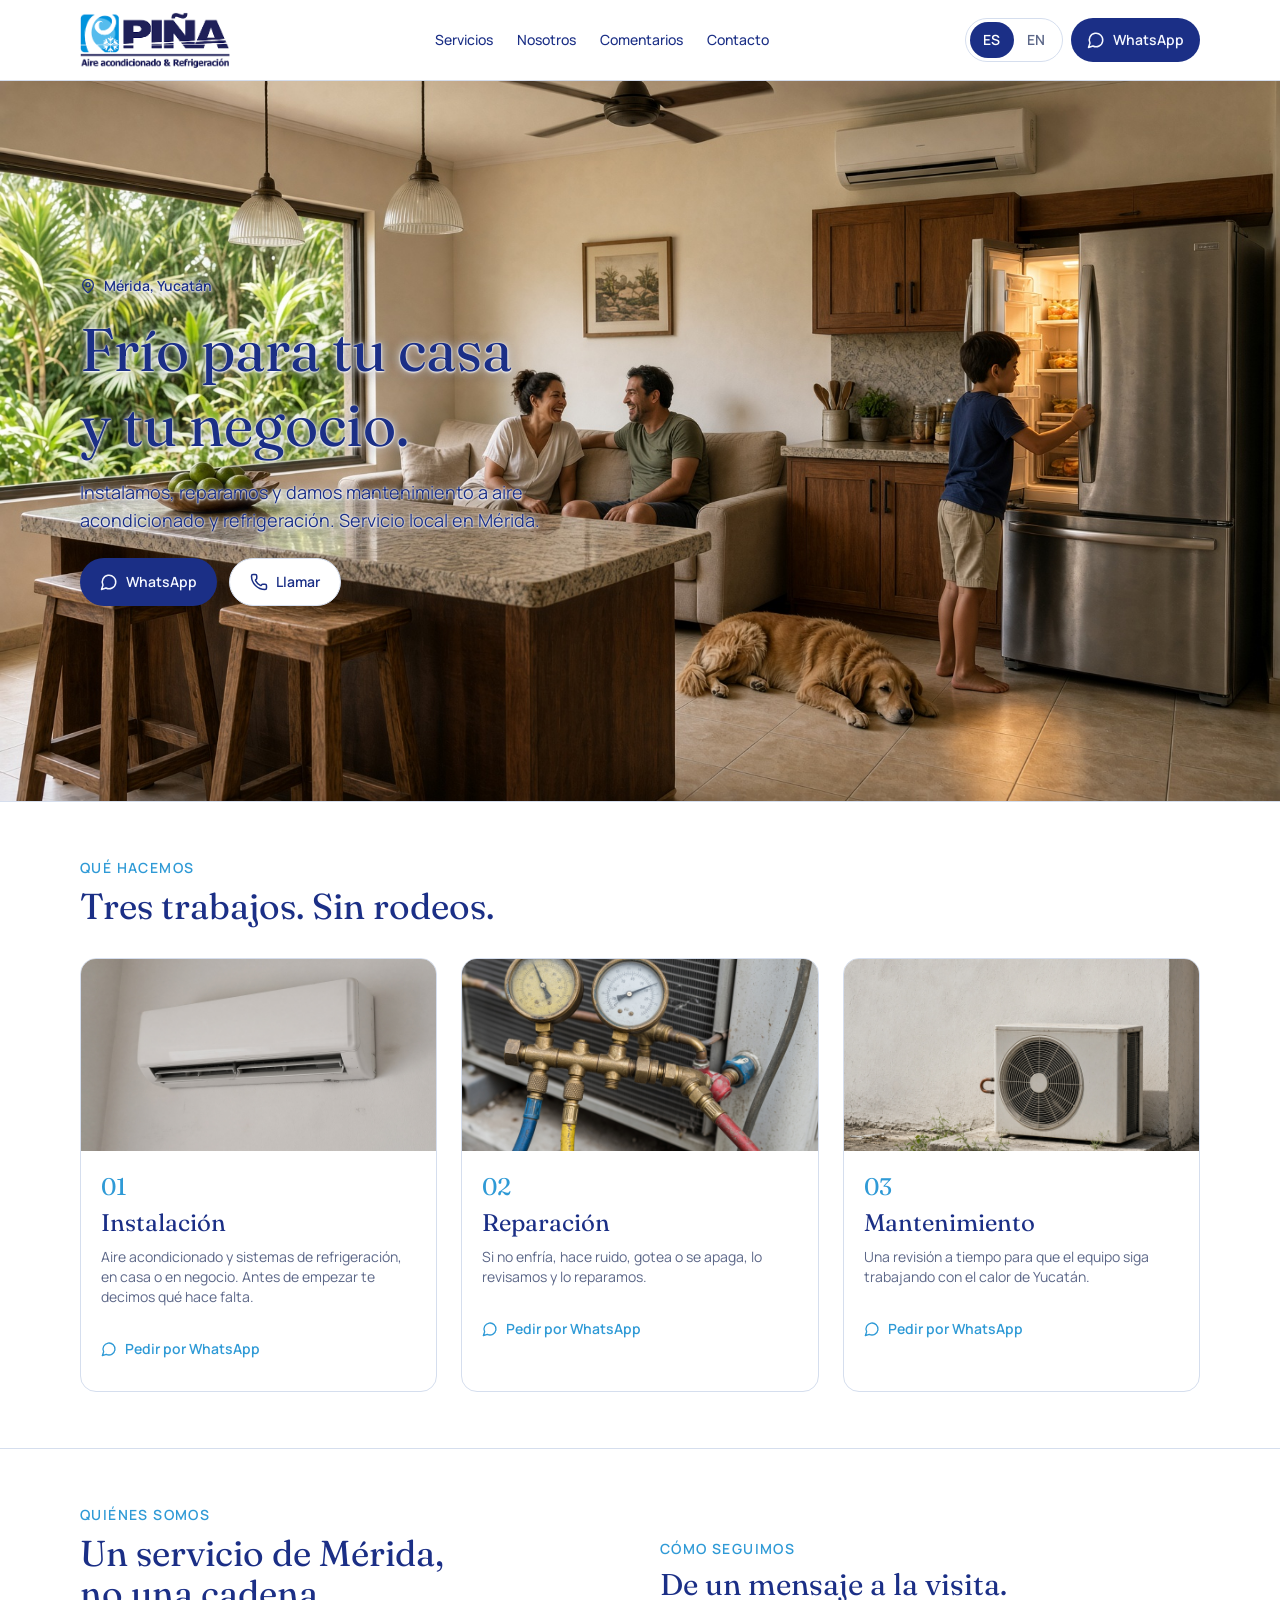
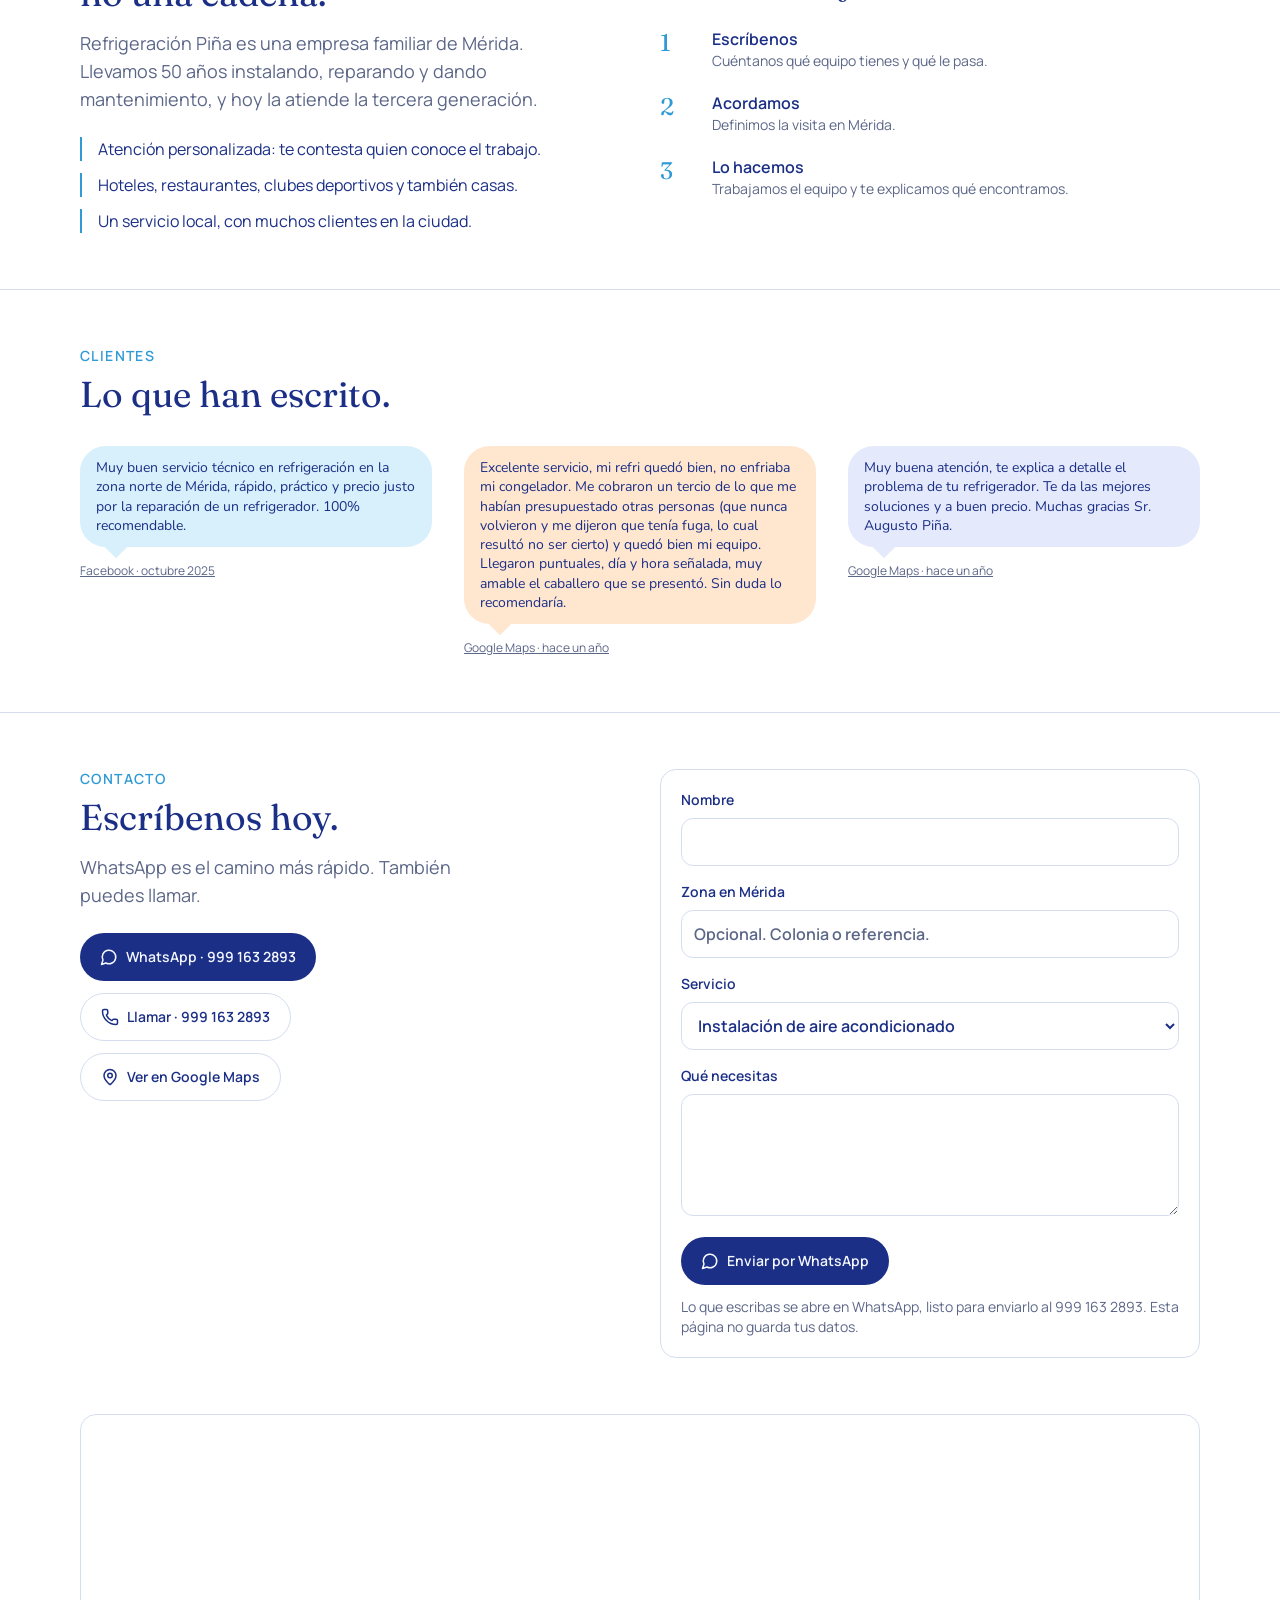
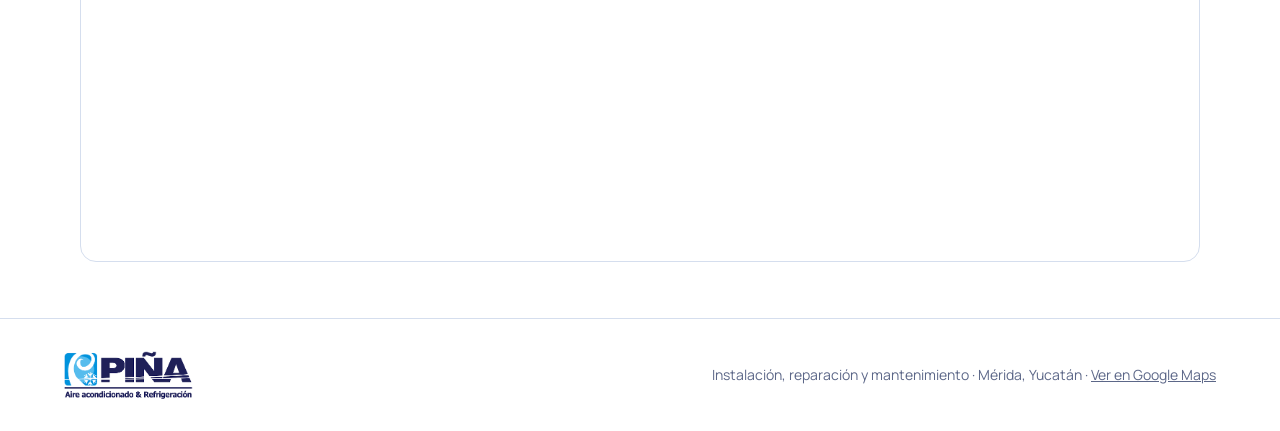
==== index.html @ ab3cf941 "Quita el recuadro blanco y deja las letras con sombra sobre la foto." ====
<!DOCTYPE html><html lang="es" class="antialiased"><head><meta charSet="utf-8"/><meta name="viewport" content="width=device-width, initial-scale=1"/><link rel="preload" as="image" href="./index_files/logo.png"/><link rel="preload" as="image" href="./index_files/hogar-4.jpg"/><link rel="preload" as="image" href="./index_files/split-2.jpg"/><link rel="preload" as="image" href="./index_files/gauges-2.jpg"/><link rel="preload" as="image" href="./index_files/condenser-2.jpg"/><link rel="stylesheet" href="./index_files/styles.css"><link rel="stylesheet" href="https://fonts.googleapis.com/css2?family=Fraunces:opsz,wght@9..144,560;9..144,640&amp;family=Manrope:wght@400;500;600;700&amp;family=Nunito:wght@500;600;700&amp;display=swap" data-precedence="default"/><title>Refrigeración Piña · Aire y refrigeración en Mérida</title><meta name="theme-color" content="#1b2f86"/><meta name="description" content="Instalación, reparación y mantenimiento de aire acondicionado y refrigeración en Mérida, Yucatán. WhatsApp 999 163 2893."/><link rel="icon" type="image/svg+xml" href="./favicon.svg"/><link rel="preconnect" href="https://fonts.googleapis.com"/><link rel="preconnect" href="https://fonts.gstatic.com" crossorigin="anonymous"/></head><body><div class="min-h-screen bg-bg text-ink"><header class="sticky top-0 z-20 border-b border-line bg-bg/95 backdrop-blur-sm"><div class="mx-auto flex max-w-6xl items-center justify-between gap-4 px-4 py-3"><a href="#inicio" class="flex min-h-11 items-center"><img src="./index_files/logo.png" alt="Piña, aire acondicionado y refrigeración" class="h-12 w-auto md:h-14" width="379" height="133"/></a><nav class="hidden items-center gap-6 md:flex" aria-label="Menú"><a href="#servicios" class="text-sm font-medium text-ink">Servicios</a><a href="#nosotros" class="text-sm font-medium text-ink">Nosotros</a><a href="#comentarios" class="text-sm font-medium text-ink">Comentarios</a><a href="#contacto" class="text-sm font-medium text-ink">Contacto</a></nav><div class="flex items-center gap-2"><div class="flex h-11 items-center rounded-full border border-line p-1" role="group" aria-label="Idioma"><button type="button" aria-pressed="true" class="h-9 min-w-11 rounded-full px-3 text-sm font-semibold bg-ink text-bg">ES</button><button type="button" aria-pressed="false" class="h-9 min-w-11 rounded-full px-3 text-sm font-semibold text-muted">EN</button></div><a href="https://wa.me/529991632893?text=Hola%2C%20quiero%20un%20servicio." class="hidden h-11 items-center gap-2 rounded-full bg-pine px-4 text-sm font-semibold text-pine-ink md:inline-flex"><svg xmlns="http://www.w3.org/2000/svg" width="18" height="18" viewBox="0 0 24 24" fill="none" stroke="currentColor" stroke-width="2" stroke-linecap="round" stroke-linejoin="round" class="lucide lucide-message-circle" aria-hidden="true"><path d="M7.9 20A9 9 0 1 0 4 16.1L2 22Z"></path></svg>WhatsApp</a><button type="button" class="inline-flex h-11 w-11 items-center justify-center rounded-full border border-line md:hidden" aria-expanded="false" aria-label="Menú"><svg xmlns="http://www.w3.org/2000/svg" width="20" height="20" viewBox="0 0 24 24" fill="none" stroke="currentColor" stroke-width="2" stroke-linecap="round" stroke-linejoin="round" class="lucide lucide-menu" aria-hidden="true"><path d="M4 12h16"></path><path d="M4 18h16"></path><path d="M4 6h16"></path></svg></button></div></div></header><main class="pb-24 md:pb-0"><section id="inicio" class="relative min-h-[40rem] w-full overflow-hidden md:aspect-[16/9] md:min-h-[32rem]"><img src="./index_files/hogar-4.jpg" alt="Una pareja platicando, un niño abriendo el refrigerador y un jardín por la ventana" class="absolute inset-0 h-full w-full object-cover object-center"/><div class="relative mx-auto flex h-full max-w-6xl items-center px-4 py-16"><div class="max-w-xl"><p class="hero-letters mb-4 inline-flex items-center gap-2 text-sm font-semibold text-ink"><svg xmlns="http://www.w3.org/2000/svg" width="16" height="16" viewBox="0 0 24 24" fill="none" stroke="currentColor" stroke-width="2" stroke-linecap="round" stroke-linejoin="round" class="lucide lucide-map-pin" aria-hidden="true"><path d="M20 10c0 4.993-5.539 10.193-7.399 11.799a1 1 0 0 1-1.202 0C9.539 20.193 4 14.993 4 10a8 8 0 0 1 16 0"></path><circle cx="12" cy="10" r="3"></circle></svg>Mérida, Yucatán</p><h1 class="hero-letters font-display text-5xl leading-tight text-ink md:text-6xl">Frío para tu casa y tu negocio.</h1><p class="hero-letters mt-4 max-w-lg text-lg text-ink">Instalamos, reparamos y damos mantenimiento a aire acondicionado y refrigeración. Servicio local en Mérida.</p><div class="mt-6 flex flex-wrap gap-3"><a href="https://wa.me/529991632893?text=Hola%2C%20quiero%20un%20servicio." class="inline-flex h-12 items-center gap-2 rounded-full bg-pine px-5 text-sm font-semibold text-pine-ink"><svg xmlns="http://www.w3.org/2000/svg" width="18" height="18" viewBox="0 0 24 24" fill="none" stroke="currentColor" stroke-width="2" stroke-linecap="round" stroke-linejoin="round" class="lucide lucide-message-circle" aria-hidden="true"><path d="M7.9 20A9 9 0 1 0 4 16.1L2 22Z"></path></svg>WhatsApp</a><a href="tel:+529991632893" class="inline-flex h-12 items-center gap-2 rounded-full border border-line bg-paper px-5 text-sm font-semibold text-ink"><svg xmlns="http://www.w3.org/2000/svg" width="18" height="18" viewBox="0 0 24 24" fill="none" stroke="currentColor" stroke-width="2" stroke-linecap="round" stroke-linejoin="round" class="lucide lucide-phone" aria-hidden="true"><path d="M13.832 16.568a1 1 0 0 0 1.213-.303l.355-.465A2 2 0 0 1 17 15h3a2 2 0 0 1 2 2v3a2 2 0 0 1-2 2A18 18 0 0 1 2 4a2 2 0 0 1 2-2h3a2 2 0 0 1 2 2v3a2 2 0 0 1-.8 1.6l-.468.351a1 1 0 0 0-.292 1.233 14 14 0 0 0 6.392 6.384"></path></svg>Llamar</a></div></div></div></section><section id="servicios" class="border-t border-line bg-paper"><div class="mx-auto max-w-6xl px-4 py-14"><p class="text-sm font-semibold tracking-widest text-copper uppercase">Qué hacemos</p><h2 class="mt-2 font-display text-4xl">Tres trabajos. Sin rodeos.</h2><div class="mt-8 grid gap-6 md:grid-cols-3"><article class="overflow-hidden rounded-2xl border border-line bg-bg"><img src="./index_files/split-2.jpg" alt="Minisplit instalado en una pared clara" class="h-48 w-full object-cover"/><div class="p-5"><p class="font-display text-2xl text-copper">01</p><h3 class="mt-1 font-display text-2xl">Instalación</h3><p class="mt-2 text-sm text-muted">Aire acondicionado y sistemas de refrigeración, en casa o en negocio. Antes de empezar te decimos qué hace falta.</p><a href="https://wa.me/529991632893?text=Quiero%20cotizar%20una%20instalaci%C3%B3n" class="mt-5 inline-flex h-11 items-center gap-2 text-sm font-semibold text-copper"><svg xmlns="http://www.w3.org/2000/svg" width="16" height="16" viewBox="0 0 24 24" fill="none" stroke="currentColor" stroke-width="2" stroke-linecap="round" stroke-linejoin="round" class="lucide lucide-message-circle" aria-hidden="true"><path d="M7.9 20A9 9 0 1 0 4 16.1L2 22Z"></path></svg>Pedir por WhatsApp</a></div></article><article class="overflow-hidden rounded-2xl border border-line bg-bg"><img src="./index_files/gauges-2.jpg" alt="Manómetros y líneas de refrigerante en el taller" class="h-48 w-full object-cover"/><div class="p-5"><p class="font-display text-2xl text-copper">02</p><h3 class="mt-1 font-display text-2xl">Reparación</h3><p class="mt-2 text-sm text-muted">Si no enfría, hace ruido, gotea o se apaga, lo revisamos y lo reparamos.</p><a href="https://wa.me/529991632893?text=Necesito%20una%20reparaci%C3%B3n" class="mt-5 inline-flex h-11 items-center gap-2 text-sm font-semibold text-copper"><svg xmlns="http://www.w3.org/2000/svg" width="16" height="16" viewBox="0 0 24 24" fill="none" stroke="currentColor" stroke-width="2" stroke-linecap="round" stroke-linejoin="round" class="lucide lucide-message-circle" aria-hidden="true"><path d="M7.9 20A9 9 0 1 0 4 16.1L2 22Z"></path></svg>Pedir por WhatsApp</a></div></article><article class="overflow-hidden rounded-2xl border border-line bg-bg"><img src="./index_files/condenser-2.jpg" alt="Unidad exterior de aire acondicionado junto a un muro de piedra" class="h-48 w-full object-cover"/><div class="p-5"><p class="font-display text-2xl text-copper">03</p><h3 class="mt-1 font-display text-2xl">Mantenimiento</h3><p class="mt-2 text-sm text-muted">Una revisión a tiempo para que el equipo siga trabajando con el calor de Yucatán.</p><a href="https://wa.me/529991632893?text=Quiero%20agendar%20mantenimiento" class="mt-5 inline-flex h-11 items-center gap-2 text-sm font-semibold text-copper"><svg xmlns="http://www.w3.org/2000/svg" width="16" height="16" viewBox="0 0 24 24" fill="none" stroke="currentColor" stroke-width="2" stroke-linecap="round" stroke-linejoin="round" class="lucide lucide-message-circle" aria-hidden="true"><path d="M7.9 20A9 9 0 1 0 4 16.1L2 22Z"></path></svg>Pedir por WhatsApp</a></div></article></div></div></section><section id="nosotros" class="border-t border-line bg-bg text-ink"><div class="mx-auto grid max-w-6xl gap-10 px-4 py-14 md:grid-cols-2 md:items-center"><div><p class="text-sm font-semibold tracking-widest text-copper uppercase">Quiénes somos</p><h2 class="mt-2 font-display text-4xl">Un servicio de Mérida, no una cadena.</h2><p class="mt-4 max-w-lg text-lg text-muted">Refrigeración Piña es una empresa familiar de Mérida. Llevamos 50 años instalando, reparando y dando mantenimiento, y hoy la atiende la tercera generación.</p><ul class="mt-6 flex flex-col gap-3"><li class="border-l-2 border-copper pl-4 text-base text-ink">Atención personalizada: te contesta quien conoce el trabajo.</li><li class="border-l-2 border-copper pl-4 text-base text-ink">Hoteles, restaurantes, clubes deportivos y también casas.</li><li class="border-l-2 border-copper pl-4 text-base text-ink">Un servicio local, con muchos clientes en la ciudad.</li></ul></div><div><p class="text-sm font-semibold tracking-widest text-copper uppercase">Cómo seguimos</p><h3 class="mt-2 font-display text-3xl">De un mensaje a la visita.</h3><ol class="mt-6 flex flex-col gap-5"><li class="grid grid-cols-[2.5rem_1fr] gap-3"><span class="font-display text-2xl text-copper">1</span><div><p class="font-semibold">Escríbenos</p><p class="text-sm text-muted">Cuéntanos qué equipo tienes y qué le pasa.</p></div></li><li class="grid grid-cols-[2.5rem_1fr] gap-3"><span class="font-display text-2xl text-copper">2</span><div><p class="font-semibold">Acordamos</p><p class="text-sm text-muted">Definimos la visita en Mérida.</p></div></li><li class="grid grid-cols-[2.5rem_1fr] gap-3"><span class="font-display text-2xl text-copper">3</span><div><p class="font-semibold">Lo hacemos</p><p class="text-sm text-muted">Trabajamos el equipo y te explicamos qué encontramos.</p></div></li></ol></div></div></section><section id="comentarios" class="border-t border-line"><div class="mx-auto max-w-6xl px-4 py-14"><p class="text-sm font-semibold tracking-widest text-copper uppercase">Clientes</p><h2 class="mt-2 font-display text-4xl">Lo que han escrito.</h2><div class="mt-8 grid gap-8 md:grid-cols-3"><figure><blockquote class="font-quote relative rounded-[1.6rem] px-4 py-3 text-sm leading-snug text-ink bg-[#d7f0fb]">Muy buen servicio técnico en refrigeración en la zona norte de Mérida, rápido, práctico y precio justo por la reparación de un refrigerador. 100% recomendable.<span aria-hidden="true" class="absolute -bottom-2 left-7 h-4 w-4 rotate-45 bg-[#d7f0fb]"></span></blockquote><figcaption class="mt-4 text-xs text-muted"><a href="https://www.facebook.com/refrigeracionpina/reviews" class="underline" target="_blank" rel="noreferrer">Facebook · octubre 2025</a></figcaption></figure><figure><blockquote class="font-quote relative rounded-[1.6rem] px-4 py-3 text-sm leading-snug text-ink bg-[#ffe6cf]">Excelente servicio, mi refri quedó bien, no enfriaba mi congelador. Me cobraron un tercio de lo que me habían presupuestado otras personas (que nunca volvieron y me dijeron que tenía fuga, lo cual resultó no ser cierto) y quedó bien mi equipo. Llegaron puntuales, día y hora señalada, muy amable el caballero que se presentó. Sin duda lo recomendaría.<span aria-hidden="true" class="absolute -bottom-2 left-7 h-4 w-4 rotate-45 bg-[#ffe6cf]"></span></blockquote><figcaption class="mt-4 text-xs text-muted"><a href="https://www.facebook.com/refrigeracionpina/reviews" class="underline" target="_blank" rel="noreferrer">Google Maps · hace un año</a></figcaption></figure><figure><blockquote class="font-quote relative rounded-[1.6rem] px-4 py-3 text-sm leading-snug text-ink bg-[#e4e9fb]">Muy buena atención, te explica a detalle el problema de tu refrigerador. Te da las mejores soluciones y a buen precio. Muchas gracias Sr. Augusto Piña.<span aria-hidden="true" class="absolute -bottom-2 left-7 h-4 w-4 rotate-45 bg-[#e4e9fb]"></span></blockquote><figcaption class="mt-4 text-xs text-muted"><a href="https://www.facebook.com/refrigeracionpina/reviews" class="underline" target="_blank" rel="noreferrer">Google Maps · hace un año</a></figcaption></figure></div></div></section><section id="contacto" class="border-t border-line"><div class="mx-auto grid max-w-6xl gap-10 px-4 py-14 md:grid-cols-2"><div><p class="text-sm font-semibold tracking-widest text-copper uppercase">Contacto</p><h2 class="mt-2 font-display text-4xl text-ink">Escríbenos hoy.</h2><p class="mt-4 max-w-md text-lg text-muted">WhatsApp es el camino más rápido. También puedes llamar.</p><div class="mt-6 flex flex-col gap-3"><a href="https://wa.me/529991632893?text=Hola%2C%20quiero%20un%20servicio." class="inline-flex h-12 w-fit items-center gap-2 rounded-full bg-pine px-5 text-sm font-semibold text-pine-ink"><svg xmlns="http://www.w3.org/2000/svg" width="18" height="18" viewBox="0 0 24 24" fill="none" stroke="currentColor" stroke-width="2" stroke-linecap="round" stroke-linejoin="round" class="lucide lucide-message-circle" aria-hidden="true"><path d="M7.9 20A9 9 0 1 0 4 16.1L2 22Z"></path></svg>WhatsApp<!-- --> · <!-- -->999 163 2893</a><a href="tel:+529991632893" class="inline-flex h-12 w-fit items-center gap-2 rounded-full border border-line px-5 text-sm font-semibold"><svg xmlns="http://www.w3.org/2000/svg" width="18" height="18" viewBox="0 0 24 24" fill="none" stroke="currentColor" stroke-width="2" stroke-linecap="round" stroke-linejoin="round" class="lucide lucide-phone" aria-hidden="true"><path d="M13.832 16.568a1 1 0 0 0 1.213-.303l.355-.465A2 2 0 0 1 17 15h3a2 2 0 0 1 2 2v3a2 2 0 0 1-2 2A18 18 0 0 1 2 4a2 2 0 0 1 2-2h3a2 2 0 0 1 2 2v3a2 2 0 0 1-.8 1.6l-.468.351a1 1 0 0 0-.292 1.233 14 14 0 0 0 6.392 6.384"></path></svg>Llamar<!-- --> · <!-- -->999 163 2893</a><a href="https://maps.google.com/maps?q=Refrigeraci%C3%B3n+Pi%C3%B1a+M%C3%A9rida&amp;hl=es&amp;z=16" class="inline-flex h-12 w-fit items-center gap-2 rounded-full border border-line px-5 text-sm font-semibold"><svg xmlns="http://www.w3.org/2000/svg" width="18" height="18" viewBox="0 0 24 24" fill="none" stroke="currentColor" stroke-width="2" stroke-linecap="round" stroke-linejoin="round" class="lucide lucide-map-pin" aria-hidden="true"><path d="M20 10c0 4.993-5.539 10.193-7.399 11.799a1 1 0 0 1-1.202 0C9.539 20.193 4 14.993 4 10a8 8 0 0 1 16 0"></path><circle cx="12" cy="10" r="3"></circle></svg>Ver en Google Maps</a></div></div><form class="rounded-2xl border border-line bg-paper p-5" noValidate=""><label class="block text-sm font-semibold">Nombre<input class="mt-2 h-12 w-full rounded-xl border border-line bg-bg px-3 text-base" autoComplete="name" value=""/></label><label class="mt-4 block text-sm font-semibold">Zona en Mérida<input placeholder="Opcional. Colonia o referencia." class="mt-2 h-12 w-full rounded-xl border border-line bg-bg px-3 text-base placeholder:text-muted" value=""/></label><label class="mt-4 block text-sm font-semibold">Servicio<select class="mt-2 h-12 w-full rounded-xl border border-line bg-bg px-3 text-base"><option selected="">Instalación de aire acondicionado</option><option>Reparación de aire acondicionado</option><option>Mantenimiento de aire acondicionado</option><option>Instalación de refrigeración</option><option>Reparación de refrigeración</option><option>Mantenimiento de refrigeración</option><option>Aún no estoy seguro</option></select></label><label class="mt-4 block text-sm font-semibold">Qué necesitas<textarea rows="4" class="mt-2 w-full rounded-xl border border-line bg-bg px-3 py-3 text-base"></textarea></label><a href="#contacto" rel="noreferrer" class="mt-4 inline-flex h-12 items-center gap-2 rounded-full bg-pine px-5 text-sm font-semibold text-pine-ink"><svg xmlns="http://www.w3.org/2000/svg" width="18" height="18" viewBox="0 0 24 24" fill="none" stroke="currentColor" stroke-width="2" stroke-linecap="round" stroke-linejoin="round" class="lucide lucide-message-circle" aria-hidden="true"><path d="M7.9 20A9 9 0 1 0 4 16.1L2 22Z"></path></svg>Enviar por WhatsApp</a><p class="mt-3 text-sm text-muted">Lo que escribas se abre en WhatsApp, listo para enviarlo al 999 163 2893. Esta página no guarda tus datos.</p></form></div><div class="mx-auto max-w-6xl px-4 pb-14"><iframe title="Ver en Google Maps" src="https://maps.google.com/maps?q=Refrigeraci%C3%B3n%20Pi%C3%B1a%20M%C3%A9rida&amp;hl=es&amp;z=15&amp;output=embed" class="h-80 w-full rounded-2xl border border-line md:h-[28rem]" loading="lazy" referrerPolicy="no-referrer-when-downgrade" allowFullScreen=""></iframe></div></section></main><footer class="border-t border-line px-4 pt-8 pb-28 md:pb-8"><div class="mx-auto flex max-w-6xl flex-col gap-2 md:flex-row md:items-center md:justify-between"><img src="./index_files/logo.png" alt="Piña, aire acondicionado y refrigeración" class="h-12 w-auto" width="379" height="133"/><p class="text-sm text-muted">Instalación, reparación y mantenimiento · Mérida, Yucatán<!-- --> · <a href="https://maps.google.com/maps?q=Refrigeraci%C3%B3n+Pi%C3%B1a+M%C3%A9rida&amp;hl=es&amp;z=16" class="underline">Ver en Google Maps</a></p></div></footer><div class="fixed inset-x-0 bottom-0 z-20 border-t border-line bg-bg p-3 md:hidden"><a href="https://wa.me/529991632893?text=Hola%2C%20quiero%20un%20servicio." class="flex h-12 items-center justify-center gap-2 rounded-full bg-pine text-sm font-semibold text-pine-ink"><svg xmlns="http://www.w3.org/2000/svg" width="18" height="18" viewBox="0 0 24 24" fill="none" stroke="currentColor" stroke-width="2" stroke-linecap="round" stroke-linejoin="round" class="lucide lucide-message-circle" aria-hidden="true"><path d="M7.9 20A9 9 0 1 0 4 16.1L2 22Z"></path></svg>Pedir servicio</a></div></div><script src="./site.js"></script></body></html>
---- index_files/styles.css ----
/*! tailwindcss v4.3.3 | MIT License | https://tailwindcss.com */
@layer properties{@supports (((-webkit-hyphens:none)) and (not (margin-trim:inline))) or ((-moz-orient:inline) and (not (color:rgb(from red r g b)))){*,:before,:after,::backdrop{--tw-scale-x:1;--tw-scale-y:1;--tw-scale-z:1;--tw-rotate-x:initial;--tw-rotate-y:initial;--tw-rotate-z:initial;--tw-skew-x:initial;--tw-skew-y:initial;--tw-space-y-reverse:0;--tw-border-style:solid;--tw-leading:initial;--tw-font-weight:initial;--tw-tracking:initial;--tw-ordinal:initial;--tw-slashed-zero:initial;--tw-numeric-figure:initial;--tw-numeric-spacing:initial;--tw-numeric-fraction:initial;--tw-shadow:0 0 #0000;--tw-shadow-color:initial;--tw-shadow-alpha:100%;--tw-inset-shadow:0 0 #0000;--tw-inset-shadow-color:initial;--tw-inset-shadow-alpha:100%;--tw-ring-color:initial;--tw-ring-shadow:0 0 #0000;--tw-inset-ring-color:initial;--tw-inset-ring-shadow:0 0 #0000;--tw-ring-inset:initial;--tw-ring-offset-width:0px;--tw-ring-offset-color:#fff;--tw-ring-offset-shadow:0 0 #0000;--tw-outline-style:solid;--tw-blur:initial;--tw-brightness:initial;--tw-contrast:initial;--tw-grayscale:initial;--tw-hue-rotate:initial;--tw-invert:initial;--tw-opacity:initial;--tw-saturate:initial;--tw-sepia:initial;--tw-drop-shadow:initial;--tw-drop-shadow-color:initial;--tw-drop-shadow-alpha:100%;--tw-drop-shadow-size:initial;--tw-backdrop-blur:initial;--tw-backdrop-brightness:initial;--tw-backdrop-contrast:initial;--tw-backdrop-grayscale:initial;--tw-backdrop-hue-rotate:initial;--tw-backdrop-invert:initial;--tw-backdrop-opacity:initial;--tw-backdrop-saturate:initial;--tw-backdrop-sepia:initial;--tw-duration:initial;--tw-ease:initial;--tw-content:"";--tw-translate-x:0;--tw-translate-y:0;--tw-translate-z:0}}}@layer theme{:root,:host{--font-sans:"Manrope", ui-sans-serif, system-ui, sans-serif;--font-mono:ui-monospace, SFMono-Regular, Menlo, Monaco, Consolas, "Liberation Mono", "Courier New", monospace;--color-red-500:oklch(63.7% .237 25.331);--color-zinc-50:oklch(98.5% 0 none);--color-zinc-400:oklch(70.5% .015 286.067);--color-zinc-500:oklch(55.2% .016 285.938);--color-zinc-900:oklch(21% .006 285.885);--color-zinc-950:oklch(14.1% .005 285.823);--color-neutral-100:oklch(97% 0 none);--color-neutral-300:oklch(87% 0 none);--color-neutral-500:oklch(55.6% 0 none);--color-neutral-700:oklch(37.1% 0 none);--color-neutral-900:oklch(20.5% 0 none);--color-black:#000;--color-white:#fff;--spacing:.25rem;--container-sm:24rem;--container-md:28rem;--container-lg:32rem;--container-xl:36rem;--container-6xl:72rem;--text-xs:.75rem;--text-xs--line-height:calc(1 / .75);--text-sm:.875rem;--text-sm--line-height:calc(1.25 / .875);--text-base:1rem;--text-base--line-height:calc(1.5 / 1);--text-lg:1.125rem;--text-lg--line-height:calc(1.75 / 1.125);--text-xl:1.25rem;--text-xl--line-height:calc(1.75 / 1.25);--text-2xl:1.5rem;--text-2xl--line-height:calc(2 / 1.5);--text-3xl:1.875rem;--text-3xl--line-height:calc(2.25 / 1.875);--text-4xl:2.25rem;--text-4xl--line-height:calc(2.5 / 2.25);--text-5xl:3rem;--text-5xl--line-height:1;--text-6xl:3.75rem;--text-6xl--line-height:1;--font-weight-medium:500;--font-weight-semibold:600;--tracking-tight:-.025em;--tracking-widest:.1em;--leading-tight:1.25;--leading-snug:1.375;--leading-normal:1.5;--radius-xs:.125rem;--radius-sm:.25rem;--radius-md:.375rem;--radius-lg:.5rem;--radius-xl:.75rem;--radius-2xl:1rem;--ease-out:cubic-bezier(0, 0, .2, 1);--ease-in-out:cubic-bezier(.4, 0, .2, 1);--animate-pulse:pulse 2s cubic-bezier(.4, 0, .6, 1) infinite;--blur-sm:8px;--default-transition-duration:.15s;--default-transition-timing-function:cubic-bezier(.4, 0, .2, 1);--default-font-family:var(--font-sans);--default-mono-font-family:var(--font-mono);--font-display:"Fraunces", ui-serif, Georgia, serif;--font-quote:"Nunito", ui-rounded, "Trebuchet MS", sans-serif;--color-bg:#fff;--color-paper:#fff;--color-ink:#1b2f86;--color-muted:#5c6788;--color-line:#d5deee;--color-pine:#1b2f86;--color-pine-ink:#f4f7ff;--color-copper:#2f9ad6}}@layer base{*,:after,:before,::backdrop{box-sizing:border-box;border:0 solid;margin:0;padding:0}::file-selector-button{box-sizing:border-box;border:0 solid;margin:0;padding:0}html,:host{-webkit-text-size-adjust:100%;tab-size:4;line-height:1.5;font-family:var(--default-font-family,-apple-system, BlinkMacSystemFont, "Segoe UI", Roboto, "Helvetica Neue", "Noto Sans", Arial, sans-serif, "Apple Color Emoji", "Segoe UI Emoji", "Segoe UI Symbol", "Noto Color Emoji");font-feature-settings:var(--default-font-feature-settings,normal);font-variation-settings:var(--default-font-variation-settings,normal);-webkit-tap-highlight-color:transparent}hr{height:0;color:inherit;border-top-width:1px}abbr:where([title]){-webkit-text-decoration:underline dotted;text-decoration:underline dotted}h1,h2,h3,h4,h5,h6{font-size:inherit;font-weight:inherit}a{color:inherit;-webkit-text-decoration:inherit;-webkit-text-decoration:inherit;-webkit-text-decoration:inherit;-webkit-text-decoration:inherit;text-decoration:inherit}b,strong{font-weight:bolder}code,kbd,samp,pre{font-family:var(--default-mono-font-family,ui-monospace, SFMono-Regular, Menlo, Monaco, Consolas, "Liberation Mono", "Courier New", monospace);font-feature-settings:var(--default-mono-font-feature-settings,normal);font-variation-settings:var(--default-mono-font-variation-settings,normal);font-size:1em}small{font-size:80%}sub,sup{vertical-align:baseline;font-size:75%;line-height:0;position:relative}sub{bottom:-.25em}sup{top:-.5em}table{text-indent:0;border-color:inherit;border-collapse:collapse}:-moz-focusring:where(:not(iframe)){outline:auto}progress{vertical-align:baseline}summary{display:list-item}ol,ul,menu{list-style:none}img,svg,video,canvas,audio,iframe,embed,object{vertical-align:middle;display:block}img,video{max-width:100%;height:auto}button,input,select,optgroup,textarea{font:inherit;font-feature-settings:inherit;font-variation-settings:inherit;letter-spacing:inherit;color:inherit;opacity:1;background-color:#0000;border-radius:0}::file-selector-button{font:inherit;font-feature-settings:inherit;font-variation-settings:inherit;letter-spacing:inherit;color:inherit;opacity:1;background-color:#0000;border-radius:0}:where(select:is([multiple],[size])) optgroup{font-weight:bolder}:where(select:is([multiple],[size])) optgroup option{padding-inline-start:20px}::file-selector-button{margin-inline-end:4px}::placeholder{opacity:1}@supports (not ((-webkit-appearance:-apple-pay-button))) or (contain-intrinsic-size:1px){::placeholder{color:currentColor}@supports (color:color-mix(in lab, red, red)){::placeholder{color:color-mix(in oklab, currentcolor 50%, transparent)}}}textarea{resize:vertical}::-webkit-search-decoration{-webkit-appearance:none}::-webkit-date-and-time-value{min-height:1lh;text-align:inherit}::-webkit-datetime-edit{display:inline-flex}::-webkit-datetime-edit-fields-wrapper{padding:0}::-webkit-datetime-edit{padding-block:0}::-webkit-datetime-edit-year-field{padding-block:0}::-webkit-datetime-edit-month-field{padding-block:0}::-webkit-datetime-edit-day-field{padding-block:0}::-webkit-datetime-edit-hour-field{padding-block:0}::-webkit-datetime-edit-minute-field{padding-block:0}::-webkit-datetime-edit-second-field{padding-block:0}::-webkit-datetime-edit-millisecond-field{padding-block:0}::-webkit-datetime-edit-meridiem-field{padding-block:0}::-webkit-calendar-picker-indicator{line-height:1}:-moz-ui-invalid{box-shadow:none}button,input:where([type=button],[type=reset],[type=submit]){appearance:button}::file-selector-button{appearance:button}::-webkit-inner-spin-button{height:auto}::-webkit-outer-spin-button{height:auto}[hidden]:where(:not([hidden=until-found])){display:none!important}html,body{color:var(--color-ink);--lightningcss-light:initial;--lightningcss-dark: ;color-scheme:light;-webkit-font-smoothing:antialiased;-moz-osx-font-smoothing:grayscale;background-color:#fff;min-height:100%}body{font-family:var(--font-sans);line-height:1.5}h1,h2,h3{text-wrap:balance}p{text-wrap:pretty}button:not(:disabled),[role=button]:not(:disabled){cursor:pointer}:focus-visible{outline:2px solid var(--color-pine);outline-offset:3px}}@layer components;@layer utilities{.collapse{visibility:collapse}.invisible{visibility:hidden}.visible{visibility:visible}.absolute{position:absolute}.fixed{position:fixed}.relative{position:relative}.static{position:static}.sticky{position:sticky}.inset-0{inset:0}.inset-x-0{inset-inline:0}.top-0{top:0}.right-1{right:var(--spacing)}.right-2{right:calc(var(--spacing) * 2)}.right-3{right:calc(var(--spacing) * 3)}.right-4{right:calc(var(--spacing) * 4)}.-bottom-2{bottom:calc(var(--spacing) * -2)}.bottom-0{bottom:0}.left-1{left:var(--spacing)}.left-2{left:calc(var(--spacing) * 2)}.left-3{left:calc(var(--spacing) * 3)}.left-4{left:calc(var(--spacing) * 4)}.left-7{left:calc(var(--spacing) * 7)}.z-20{z-index:20}.container{width:100%}@media (width>=40rem){.container{max-width:40rem}}@media (width>=48rem){.container{max-width:48rem}}@media (width>=64rem){.container{max-width:64rem}}@media (width>=80rem){.container{max-width:80rem}}@media (width>=96rem){.container{max-width:96rem}}.mx-auto{margin-inline:auto}.mt-1{margin-top:var(--spacing)}.mt-2{margin-top:calc(var(--spacing) * 2)}.mt-3{margin-top:calc(var(--spacing) * 3)}.mt-4{margin-top:calc(var(--spacing) * 4)}.mt-5{margin-top:calc(var(--spacing) * 5)}.mt-6{margin-top:calc(var(--spacing) * 6)}.mt-8{margin-top:calc(var(--spacing) * 8)}.mb-4{margin-bottom:calc(var(--spacing) * 4)}.ml-px{margin-left:1px}.block{display:block}.flex{display:flex}.grid{display:grid}.hidden{display:none}.inline{display:inline}.inline-flex{display:inline-flex}.table{display:table}.size-5{width:calc(var(--spacing) * 5);height:calc(var(--spacing) * 5)}.size-10{width:calc(var(--spacing) * 10);height:calc(var(--spacing) * 10)}.h-4{height:calc(var(--spacing) * 4)}.h-8{height:calc(var(--spacing) * 8)}.h-9{height:calc(var(--spacing) * 9)}.h-11{height:calc(var(--spacing) * 11)}.h-12{height:calc(var(--spacing) * 12)}.h-48{height:calc(var(--spacing) * 48)}.h-80{height:calc(var(--spacing) * 80)}.h-full{height:100%}.min-h-11{min-height:calc(var(--spacing) * 11)}.min-h-\[40rem\]{min-height:40rem}.min-h-screen{min-height:100vh}.w-4{width:calc(var(--spacing) * 4)}.w-8{width:calc(var(--spacing) * 8)}.w-11{width:calc(var(--spacing) * 11)}.w-auto{width:auto}.w-fit{width:fit-content}.w-full{width:100%}.max-w-6xl{max-width:var(--container-6xl)}.max-w-lg{max-width:var(--container-lg)}.max-w-md{max-width:var(--container-md)}.max-w-sm{max-width:var(--container-sm)}.max-w-xl{max-width:var(--container-xl)}.min-w-11{min-width:calc(var(--spacing) * 11)}.shrink{flex-shrink:1}.grow{flex-grow:1}.scale-100{--tw-scale-x:100%;--tw-scale-y:100%;--tw-scale-z:100%;scale:var(--tw-scale-x) var(--tw-scale-y)}.scale-\[0\.25\]{scale:.25}.rotate-45{rotate:45deg}.transform{transform:var(--tw-rotate-x,) var(--tw-rotate-y,) var(--tw-rotate-z,) var(--tw-skew-x,) var(--tw-skew-y,)}.animate-pulse{animation:var(--animate-pulse)}.cursor-pointer{cursor:pointer}.resize{resize:both}.grid-cols-\[2\.5rem_1fr\]{grid-template-columns:2.5rem 1fr}.flex-col{flex-direction:column}.flex-wrap{flex-wrap:wrap}.place-items-center{place-items:center}.items-center{align-items:center}.justify-between{justify-content:space-between}.justify-center{justify-content:center}.gap-2{gap:calc(var(--spacing) * 2)}.gap-3{gap:calc(var(--spacing) * 3)}.gap-4{gap:calc(var(--spacing) * 4)}.gap-5{gap:calc(var(--spacing) * 5)}.gap-6{gap:calc(var(--spacing) * 6)}.gap-8{gap:calc(var(--spacing) * 8)}.gap-10{gap:calc(var(--spacing) * 10)}:where(.space-y-3>:not(:last-child)){--tw-space-y-reverse:0;margin-block-start:calc(calc(var(--spacing) * 3) * var(--tw-space-y-reverse));margin-block-end:calc(calc(var(--spacing) * 3) * calc(1 - var(--tw-space-y-reverse)))}.truncate{text-overflow:ellipsis;white-space:nowrap;overflow:hidden}.overflow-hidden{overflow:hidden}.rounded{border-radius:.25rem}.rounded-2xl{border-radius:var(--radius-2xl)}.rounded-\[1\.6rem\]{border-radius:1.6rem}.rounded-full{border-radius:2147483647px}.rounded-lg{border-radius:var(--radius-lg)}.rounded-md{border-radius:var(--radius-md)}.rounded-xl{border-radius:var(--radius-xl)}.border{border-style:var(--tw-border-style);border-width:1px}.border-t{border-top-style:var(--tw-border-style);border-top-width:1px}.border-b{border-bottom-style:var(--tw-border-style);border-bottom-width:1px}.border-l-2{border-left-style:var(--tw-border-style);border-left-width:2px}.border-copper{border-color:var(--color-copper)}.border-line{border-color:var(--color-line)}.border-neutral-300{border-color:var(--color-neutral-300)}.bg-\[\#d7f0fb\]{background-color:#d7f0fb}.bg-\[\#e4e9fb\]{background-color:#e4e9fb}.bg-\[\#ffe6cf\]{background-color:#ffe6cf}.bg-bg{background-color:var(--color-bg)}.bg-bg\/95{background-color:#fffffff2}@supports (color:color-mix(in lab, red, red)){.bg-bg\/95{background-color:color-mix(in oklab, var(--color-bg) 95%, transparent)}}.bg-black{background-color:var(--color-black)}.bg-black\/10{background-color:#0000001a}@supports (color:color-mix(in lab, red, red)){.bg-black\/10{background-color:color-mix(in oklab, var(--color-black) 10%, transparent)}}.bg-ink{background-color:var(--color-ink)}.bg-paper{background-color:var(--color-paper)}.bg-pine{background-color:var(--color-pine)}.bg-zinc-50{background-color:var(--color-zinc-50)}.object-cover{object-fit:cover}.object-center{object-position:center}.p-1{padding:var(--spacing)}.p-2{padding:calc(var(--spacing) * 2)}.p-3{padding:calc(var(--spacing) * 3)}.p-5{padding:calc(var(--spacing) * 5)}.p-6{padding:calc(var(--spacing) * 6)}.p-8{padding:calc(var(--spacing) * 8)}.p-\[16px\]{padding:16px}.px-3{padding-inline:calc(var(--spacing) * 3)}.px-4{padding-inline:calc(var(--spacing) * 4)}.px-5{padding-inline:calc(var(--spacing) * 5)}.px-6{padding-inline:calc(var(--spacing) * 6)}.py-2{padding-block:calc(var(--spacing) * 2)}.py-3{padding-block:calc(var(--spacing) * 3)}.py-14{padding-block:calc(var(--spacing) * 14)}.py-16{padding-block:calc(var(--spacing) * 16)}.pt-8{padding-top:calc(var(--spacing) * 8)}.pr-3\.5{padding-right:calc(var(--spacing) * 3.5)}.pb-14{padding-bottom:calc(var(--spacing) * 14)}.pb-24{padding-bottom:calc(var(--spacing) * 24)}.pb-28{padding-bottom:calc(var(--spacing) * 28)}.pl-4{padding-left:calc(var(--spacing) * 4)}.text-center{text-align:center}.font-display{font-family:var(--font-display)}.font-quote{font-family:var(--font-quote)}.text-2xl{font-size:var(--text-2xl);line-height:var(--tw-leading,var(--text-2xl--line-height))}.text-3xl{font-size:var(--text-3xl);line-height:var(--tw-leading,var(--text-3xl--line-height))}.text-4xl{font-size:var(--text-4xl);line-height:var(--tw-leading,var(--text-4xl--line-height))}.text-5xl{font-size:var(--text-5xl);line-height:var(--tw-leading,var(--text-5xl--line-height))}.text-base{font-size:var(--text-base);line-height:var(--tw-leading,var(--text-base--line-height))}.text-lg{font-size:var(--text-lg);line-height:var(--tw-leading,var(--text-lg--line-height))}.text-sm{font-size:var(--text-sm);line-height:var(--tw-leading,var(--text-sm--line-height))}.text-xl{font-size:var(--text-xl);line-height:var(--tw-leading,var(--text-xl--line-height))}.text-xs{font-size:var(--text-xs);line-height:var(--tw-leading,var(--text-xs--line-height))}.text-\[13px\]{font-size:13px}.leading-snug{--tw-leading:var(--leading-snug);line-height:var(--leading-snug)}.leading-tight{--tw-leading:var(--leading-tight);line-height:var(--leading-tight)}.font-medium{--tw-font-weight:var(--font-weight-medium);font-weight:var(--font-weight-medium)}.font-semibold{--tw-font-weight:var(--font-weight-semibold);font-weight:var(--font-weight-semibold)}.tracking-widest{--tw-tracking:var(--tracking-widest);letter-spacing:var(--tracking-widest)}.text-balance{text-wrap:balance}.text-wrap{text-wrap:wrap}.break-words{overflow-wrap:break-word}.text-bg{color:var(--color-bg)}.text-copper{color:var(--color-copper)}.text-ink{color:var(--color-ink)}.text-muted{color:var(--color-muted)}.text-neutral-500{color:var(--color-neutral-500)}.text-pine-ink{color:var(--color-pine-ink)}.text-red-500{color:var(--color-red-500)}.text-white{color:var(--color-white)}.text-zinc-500{color:var(--color-zinc-500)}.text-zinc-900{color:var(--color-zinc-900)}.uppercase{text-transform:uppercase}.tabular-nums{--tw-numeric-spacing:tabular-nums;font-variant-numeric:var(--tw-ordinal,) var(--tw-slashed-zero,) var(--tw-numeric-figure,) var(--tw-numeric-spacing,) var(--tw-numeric-fraction,)}.underline{text-decoration-line:underline}.underline-offset-4{text-underline-offset:4px}.antialiased{-webkit-font-smoothing:antialiased;-moz-osx-font-smoothing:grayscale}.opacity-0{opacity:0}.opacity-70{opacity:.7}.opacity-100{opacity:1}.shadow{--tw-shadow:0 1px 3px 0 var(--tw-shadow-color,#0000001a), 0 1px 2px -1px var(--tw-shadow-color,#0000001a);box-shadow:var(--tw-inset-shadow), var(--tw-inset-ring-shadow), var(--tw-ring-offset-shadow), var(--tw-ring-shadow), var(--tw-shadow)}.ring{--tw-ring-shadow:var(--tw-ring-inset,) 0 0 0 calc(1px + var(--tw-ring-offset-width)) var(--tw-ring-color,currentcolor);box-shadow:var(--tw-inset-shadow), var(--tw-inset-ring-shadow), var(--tw-ring-offset-shadow), var(--tw-ring-shadow), var(--tw-shadow)}.outline,.outline-1{outline-style:var(--tw-outline-style);outline-width:1px}.-outline-offset-1{outline-offset:calc(1px * -1)}.outline-black\/10{outline-color:#0000001a}@supports (color:color-mix(in lab, red, red)){.outline-black\/10{outline-color:color-mix(in oklab, var(--color-black) 10%, transparent)}}.blur{--tw-blur:blur(8px);filter:var(--tw-blur,) var(--tw-brightness,) var(--tw-contrast,) var(--tw-grayscale,) var(--tw-hue-rotate,) var(--tw-invert,) var(--tw-saturate,) var(--tw-sepia,) var(--tw-drop-shadow,)}.blur-\[4px\]{--tw-blur:blur(4px);filter:var(--tw-blur,) var(--tw-brightness,) var(--tw-contrast,) var(--tw-grayscale,) var(--tw-hue-rotate,) var(--tw-invert,) var(--tw-saturate,) var(--tw-sepia,) var(--tw-drop-shadow,)}.blur-none{--tw-blur: ;filter:var(--tw-blur,) var(--tw-brightness,) var(--tw-contrast,) var(--tw-grayscale,) var(--tw-hue-rotate,) var(--tw-invert,) var(--tw-saturate,) var(--tw-sepia,) var(--tw-drop-shadow,)}.grayscale{--tw-grayscale:grayscale(100%);filter:var(--tw-blur,) var(--tw-brightness,) var(--tw-contrast,) var(--tw-grayscale,) var(--tw-hue-rotate,) var(--tw-invert,) var(--tw-saturate,) var(--tw-sepia,) var(--tw-drop-shadow,)}.invert{--tw-invert:invert(100%);filter:var(--tw-blur,) var(--tw-brightness,) var(--tw-contrast,) var(--tw-grayscale,) var(--tw-hue-rotate,) var(--tw-invert,) var(--tw-saturate,) var(--tw-sepia,) var(--tw-drop-shadow,)}.sepia{--tw-sepia:sepia(100%);filter:var(--tw-blur,) var(--tw-brightness,) var(--tw-contrast,) var(--tw-grayscale,) var(--tw-hue-rotate,) var(--tw-invert,) var(--tw-saturate,) var(--tw-sepia,) var(--tw-drop-shadow,)}.filter{filter:var(--tw-blur,) var(--tw-brightness,) var(--tw-contrast,) var(--tw-grayscale,) var(--tw-hue-rotate,) var(--tw-invert,) var(--tw-saturate,) var(--tw-sepia,) var(--tw-drop-shadow,)}.backdrop-blur-sm{--tw-backdrop-blur:blur(var(--blur-sm));-webkit-backdrop-filter:var(--tw-backdrop-blur,) var(--tw-backdrop-brightness,) var(--tw-backdrop-contrast,) var(--tw-backdrop-grayscale,) var(--tw-backdrop-hue-rotate,) var(--tw-backdrop-invert,) var(--tw-backdrop-opacity,) var(--tw-backdrop-saturate,) var(--tw-backdrop-sepia,);backdrop-filter:var(--tw-backdrop-blur,) var(--tw-backdrop-brightness,) var(--tw-backdrop-contrast,) var(--tw-backdrop-grayscale,) var(--tw-backdrop-hue-rotate,) var(--tw-backdrop-invert,) var(--tw-backdrop-opacity,) var(--tw-backdrop-saturate,) var(--tw-backdrop-sepia,)}.transition{transition-property:color,background-color,border-color,outline-color,text-decoration-color,fill,stroke,--tw-gradient-from,--tw-gradient-via,--tw-gradient-to,opacity,box-shadow,transform,translate,scale,rotate,filter,-webkit-backdrop-filter,backdrop-filter,display,content-visibility,overlay,pointer-events;transition-timing-function:var(--tw-ease,var(--default-transition-timing-function));transition-duration:var(--tw-duration,var(--default-transition-duration))}.transition-\[box-shadow\]{transition-property:box-shadow;transition-timing-function:var(--tw-ease,var(--default-transition-timing-function));transition-duration:var(--tw-duration,var(--default-transition-duration))}.transition-\[opacity\,filter\,scale\]{transition-property:opacity,filter,scale;transition-timing-function:var(--tw-ease,var(--default-transition-timing-function));transition-duration:var(--tw-duration,var(--default-transition-duration))}.transition-\[scale\,background-color\]{transition-property:scale,background-color;transition-timing-function:var(--tw-ease,var(--default-transition-timing-function));transition-duration:var(--tw-duration,var(--default-transition-duration))}.transition-\[scale\,opacity\,filter\]{transition-property:scale,opacity,filter;transition-timing-function:var(--tw-ease,var(--default-transition-timing-function));transition-duration:var(--tw-duration,var(--default-transition-duration))}.transition-transform{transition-property:transform,translate,scale,rotate;transition-timing-function:var(--tw-ease,var(--default-transition-timing-function));transition-duration:var(--tw-duration,var(--default-transition-duration))}.duration-150{--tw-duration:.15s;transition-duration:.15s}.duration-300{--tw-duration:.3s;transition-duration:.3s}.ease-\[cubic-bezier\(0\.2\,0\,0\,1\)\]{--tw-ease:cubic-bezier(.2,0,0,1);transition-timing-function:cubic-bezier(.2,0,0,1)}.ease-out{--tw-ease:var(--ease-out);transition-timing-function:var(--ease-out)}.placeholder\:text-muted::placeholder{color:var(--color-muted)}.after\:absolute:after{content:var(--tw-content);position:absolute}.after\:top-1\/2:after{content:var(--tw-content);top:50%}.after\:left-1\/2:after{content:var(--tw-content);left:50%}.after\:size-10:after{content:var(--tw-content);width:calc(var(--spacing) * 10);height:calc(var(--spacing) * 10)}.after\:-translate-1\/2:after{content:var(--tw-content);--tw-translate-x:calc(calc(1 / 2 * 100%) * -1);--tw-translate-y:calc(calc(1 / 2 * 100%) * -1);translate:var(--tw-translate-x) var(--tw-translate-y)}@media (hover:hover){.hover\:bg-neutral-100:hover{background-color:var(--color-neutral-100)}.hover\:underline:hover{text-decoration-line:underline}}.active\:scale-\[0\.96\]:active,.active\:not-disabled\:scale-\[0\.96\]:active:not(:disabled){scale:.96}.disabled\:cursor-wait:disabled{cursor:wait}.disabled\:no-underline:disabled{text-decoration-line:none}@media (width>=48rem){.md\:flex{display:flex}.md\:hidden{display:none}.md\:inline-flex{display:inline-flex}.md\:aspect-\[16\/9\]{aspect-ratio:16/9}.md\:h-14{height:calc(var(--spacing) * 14)}.md\:h-\[28rem\]{height:28rem}.md\:min-h-\[32rem\]{min-height:32rem}.md\:grid-cols-2{grid-template-columns:repeat(2,minmax(0,1fr))}.md\:grid-cols-3{grid-template-columns:repeat(3,minmax(0,1fr))}.md\:flex-row{flex-direction:row}.md\:items-center{align-items:center}.md\:justify-between{justify-content:space-between}.md\:pb-0{padding-bottom:0}.md\:pb-8{padding-bottom:calc(var(--spacing) * 8)}.md\:text-6xl{font-size:var(--text-6xl);line-height:var(--tw-leading,var(--text-6xl--line-height))}}@media (prefers-color-scheme:dark){.dark\:border-neutral-700{border-color:var(--color-neutral-700)}.dark\:bg-white\/20{background-color:#fff3}@supports (color:color-mix(in lab, red, red)){.dark\:bg-white\/20{background-color:color-mix(in oklab, var(--color-white) 20%, transparent)}}.dark\:bg-zinc-950{background-color:var(--color-zinc-950)}.dark\:text-zinc-50{color:var(--color-zinc-50)}.dark\:text-zinc-400{color:var(--color-zinc-400)}.dark\:outline-white\/10{outline-color:#ffffff1a}@supports (color:color-mix(in lab, red, red)){.dark\:outline-white\/10{outline-color:color-mix(in oklab, var(--color-white) 10%, transparent)}}@media (hover:hover){.dark\:hover\:bg-neutral-900:hover{background-color:var(--color-neutral-900)}}}}.hero-letters{text-shadow:0 0 2px #fff,0 0 10px #fffffff2,0 1px 2px #ffffffe6,0 2px 14px #10184073}@media (prefers-reduced-motion:reduce){*,:before,:after{transition-duration:.01ms!important;animation-duration:.01ms!important}}@property --tw-scale-x{syntax:"*";inherits:false;initial-value:1}@property --tw-scale-y{syntax:"*";inherits:false;initial-value:1}@property --tw-scale-z{syntax:"*";inherits:false;initial-value:1}@property --tw-rotate-x{syntax:"*";inherits:false}@property --tw-rotate-y{syntax:"*";inherits:false}@property --tw-rotate-z{syntax:"*";inherits:false}@property --tw-skew-x{syntax:"*";inherits:false}@property --tw-skew-y{syntax:"*";inherits:false}@property --tw-space-y-reverse{syntax:"*";inherits:false;initial-value:0}@property --tw-border-style{syntax:"*";inherits:false;initial-value:solid}@property --tw-leading{syntax:"*";inherits:false}@property --tw-font-weight{syntax:"*";inherits:false}@property --tw-tracking{syntax:"*";inherits:false}@property --tw-ordinal{syntax:"*";inherits:false}@property --tw-slashed-zero{syntax:"*";inherits:false}@property --tw-numeric-figure{syntax:"*";inherits:false}@property --tw-numeric-spacing{syntax:"*";inherits:false}@property --tw-numeric-fraction{syntax:"*";inherits:false}@property --tw-shadow{syntax:"*";inherits:false;initial-value:0 0 #0000}@property --tw-shadow-color{syntax:"*";inherits:false}@property --tw-shadow-alpha{syntax:"<percentage>";inherits:false;initial-value:100%}@property --tw-inset-shadow{syntax:"*";inherits:false;initial-value:0 0 #0000}@property --tw-inset-shadow-color{syntax:"*";inherits:false}@property --tw-inset-shadow-alpha{syntax:"<percentage>";inherits:false;initial-value:100%}@property --tw-ring-color{syntax:"*";inherits:false}@property --tw-ring-shadow{syntax:"*";inherits:false;initial-value:0 0 #0000}@property --tw-inset-ring-color{syntax:"*";inherits:false}@property --tw-inset-ring-shadow{syntax:"*";inherits:false;initial-value:0 0 #0000}@property --tw-ring-inset{syntax:"*";inherits:false}@property --tw-ring-offset-width{syntax:"<length>";inherits:false;initial-value:0}@property --tw-ring-offset-color{syntax:"*";inherits:false;initial-value:#fff}@property --tw-ring-offset-shadow{syntax:"*";inherits:false;initial-value:0 0 #0000}@property --tw-outline-style{syntax:"*";inherits:false;initial-value:solid}@property --tw-blur{syntax:"*";inherits:false}@property --tw-brightness{syntax:"*";inherits:false}@property --tw-contrast{syntax:"*";inherits:false}@property --tw-grayscale{syntax:"*";inherits:false}@property --tw-hue-rotate{syntax:"*";inherits:false}@property --tw-invert{syntax:"*";inherits:false}@property --tw-opacity{syntax:"*";inherits:false}@property --tw-saturate{syntax:"*";inherits:false}@property --tw-sepia{syntax:"*";inherits:false}@property --tw-drop-shadow{syntax:"*";inherits:false}@property --tw-drop-shadow-color{syntax:"*";inherits:false}@property --tw-drop-shadow-alpha{syntax:"<percentage>";inherits:false;initial-value:100%}@property --tw-drop-shadow-size{syntax:"*";inherits:false}@property --tw-backdrop-blur{syntax:"*";inherits:false}@property --tw-backdrop-brightness{syntax:"*";inherits:false}@property --tw-backdrop-contrast{syntax:"*";inherits:false}@property --tw-backdrop-grayscale{syntax:"*";inherits:false}@property --tw-backdrop-hue-rotate{syntax:"*";inherits:false}@property --tw-backdrop-invert{syntax:"*";inherits:false}@property --tw-backdrop-opacity{syntax:"*";inherits:false}@property --tw-backdrop-saturate{syntax:"*";inherits:false}@property --tw-backdrop-sepia{syntax:"*";inherits:false}@property --tw-duration{syntax:"*";inherits:false}@property --tw-ease{syntax:"*";inherits:false}@property --tw-content{syntax:"*";inherits:false;initial-value:""}@property --tw-translate-x{syntax:"*";inherits:false;initial-value:0}@property --tw-translate-y{syntax:"*";inherits:false;initial-value:0}@property --tw-translate-z{syntax:"*";inherits:false;initial-value:0}@keyframes pulse{50%{opacity:.5}}
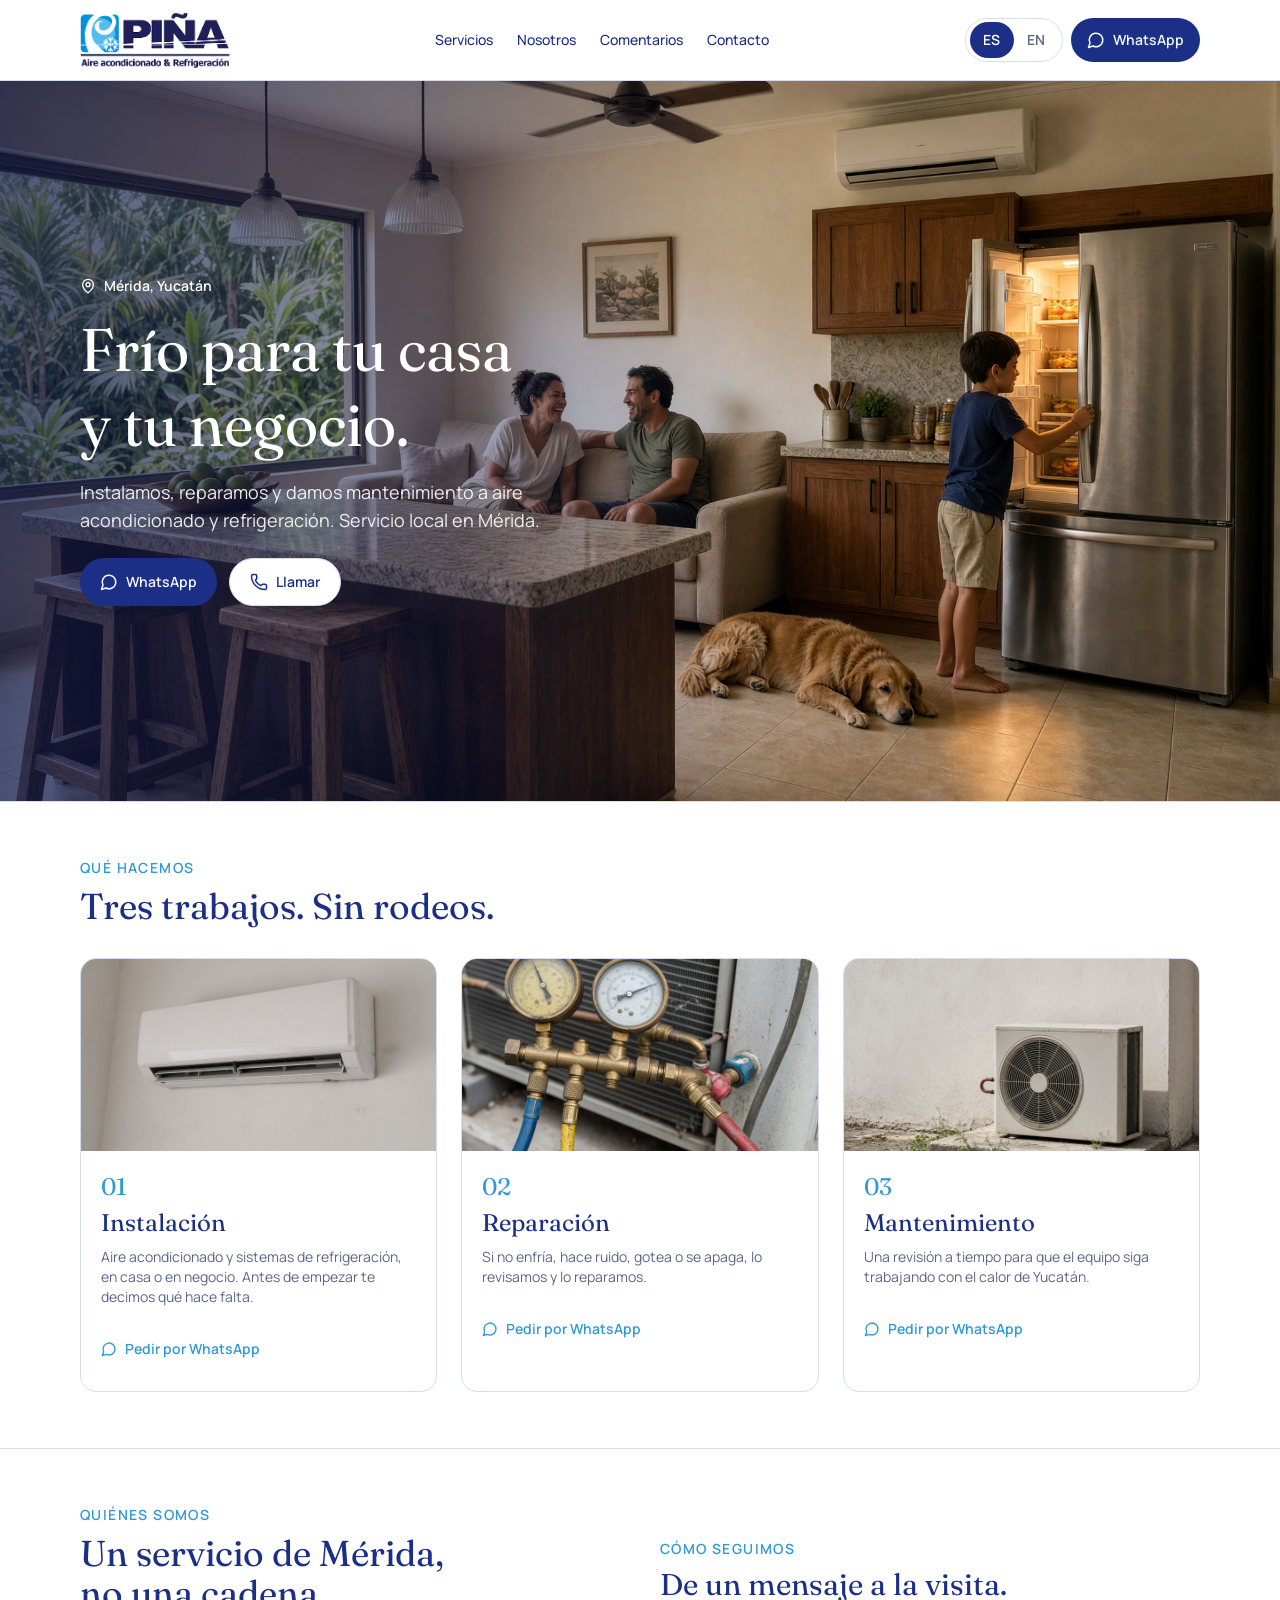
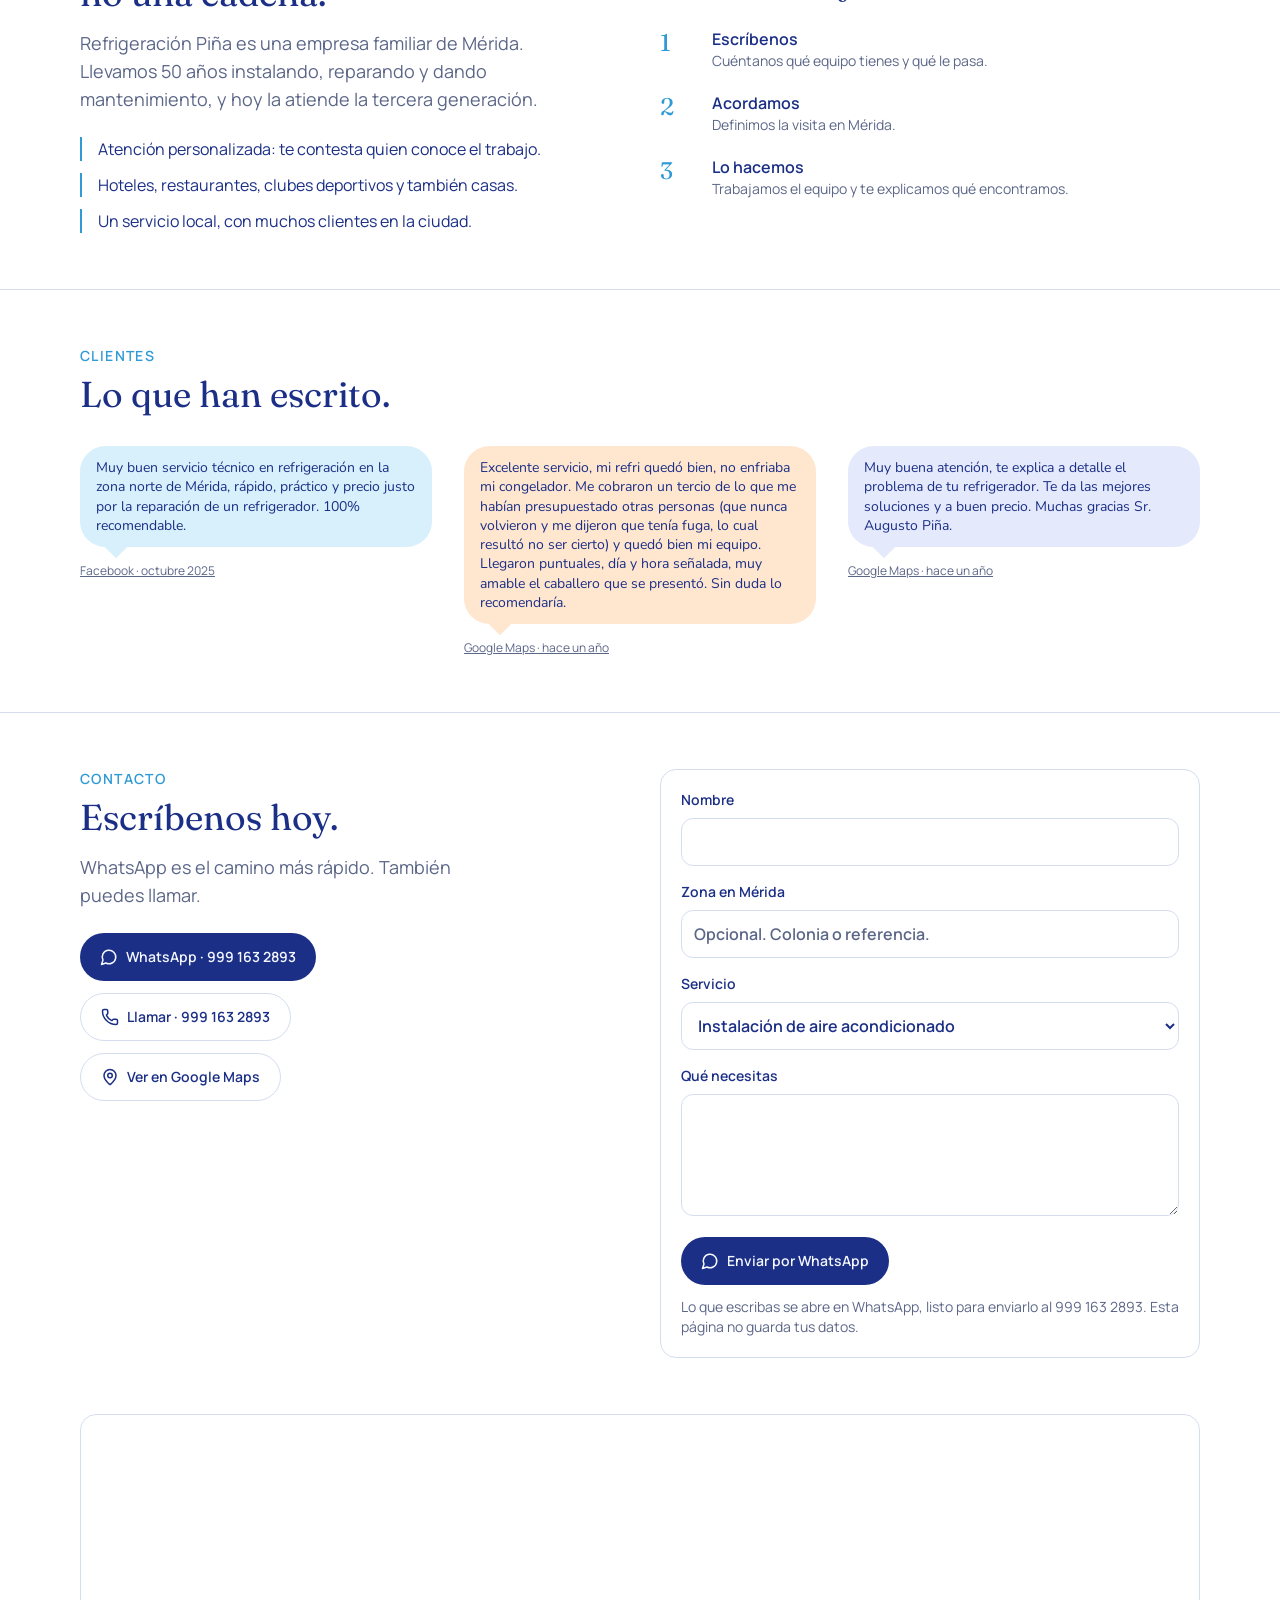
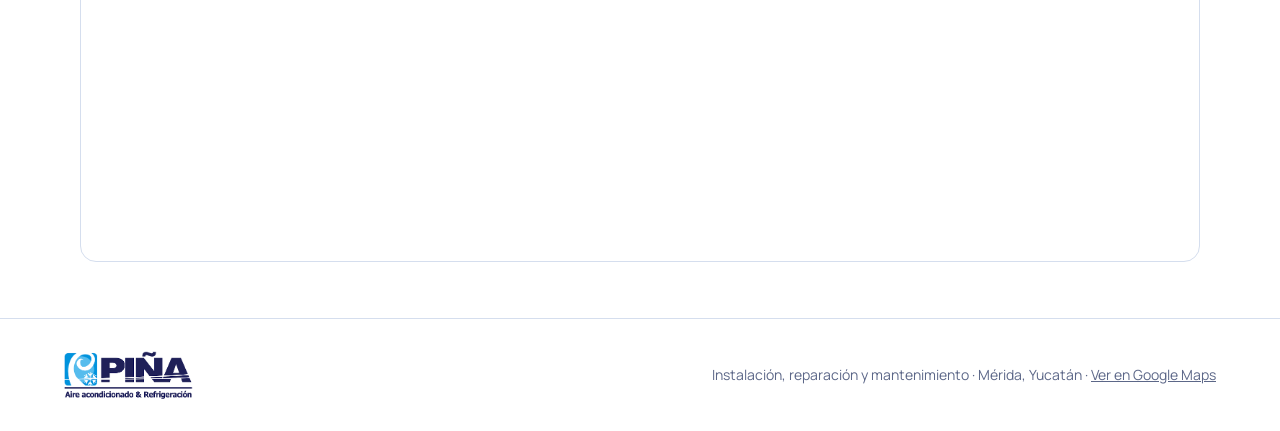
==== commit c3555100: "Deja las letras sobre la foto con un oscurecido lateral, sin recuadro." ====
--- a/index.html
+++ b/index.html
@@ -1 +1 @@
-<!DOCTYPE html><html lang="es" class="antialiased"><head><meta charSet="utf-8"/><meta name="viewport" content="width=device-width, initial-scale=1"/><link rel="preload" as="image" href="./index_files/logo.png"/><link rel="preload" as="image" href="./index_files/hogar-4.jpg"/><link rel="preload" as="image" href="./index_files/split-2.jpg"/><link rel="preload" as="image" href="./index_files/gauges-2.jpg"/><link rel="preload" as="image" href="./index_files/condenser-2.jpg"/><link rel="stylesheet" href="./index_files/styles.css"><link rel="stylesheet" href="https://fonts.googleapis.com/css2?family=Fraunces:opsz,wght@9..144,560;9..144,640&amp;family=Manrope:wght@400;500;600;700&amp;family=Nunito:wght@500;600;700&amp;display=swap" data-precedence="default"/><title>Refrigeración Piña · Aire y refrigeración en Mérida</title><meta name="theme-color" content="#1b2f86"/><meta name="description" content="Instalación, reparación y mantenimiento de aire acondicionado y refrigeración en Mérida, Yucatán. WhatsApp 999 163 2893."/><link rel="icon" type="image/svg+xml" href="./favicon.svg"/><link rel="preconnect" href="https://fonts.googleapis.com"/><link rel="preconnect" href="https://fonts.gstatic.com" crossorigin="anonymous"/></head><body><div class="min-h-screen bg-bg text-ink"><header class="sticky top-0 z-20 border-b border-line bg-bg/95 backdrop-blur-sm"><div class="mx-auto flex max-w-6xl items-center justify-between gap-4 px-4 py-3"><a href="#inicio" class="flex min-h-11 items-center"><img src="./index_files/logo.png" alt="Piña, aire acondicionado y refrigeración" class="h-12 w-auto md:h-14" width="379" height="133"/></a><nav class="hidden items-center gap-6 md:flex" aria-label="Menú"><a href="#servicios" class="text-sm font-medium text-ink">Servicios</a><a href="#nosotros" class="text-sm font-medium text-ink">Nosotros</a><a href="#comentarios" class="text-sm font-medium text-ink">Comentarios</a><a href="#contacto" class="text-sm font-medium text-ink">Contacto</a></nav><div class="flex items-center gap-2"><div class="flex h-11 items-center rounded-full border border-line p-1" role="group" aria-label="Idioma"><button type="button" aria-pressed="true" class="h-9 min-w-11 rounded-full px-3 text-sm font-semibold bg-ink text-bg">ES</button><button type="button" aria-pressed="false" class="h-9 min-w-11 rounded-full px-3 text-sm font-semibold text-muted">EN</button></div><a href="https://wa.me/529991632893?text=Hola%2C%20quiero%20un%20servicio." class="hidden h-11 items-center gap-2 rounded-full bg-pine px-4 text-sm font-semibold text-pine-ink md:inline-flex"><svg xmlns="http://www.w3.org/2000/svg" width="18" height="18" viewBox="0 0 24 24" fill="none" stroke="currentColor" stroke-width="2" stroke-linecap="round" stroke-linejoin="round" class="lucide lucide-message-circle" aria-hidden="true"><path d="M7.9 20A9 9 0 1 0 4 16.1L2 22Z"></path></svg>WhatsApp</a><button type="button" class="inline-flex h-11 w-11 items-center justify-center rounded-full border border-line md:hidden" aria-expanded="false" aria-label="Menú"><svg xmlns="http://www.w3.org/2000/svg" width="20" height="20" viewBox="0 0 24 24" fill="none" stroke="currentColor" stroke-width="2" stroke-linecap="round" stroke-linejoin="round" class="lucide lucide-menu" aria-hidden="true"><path d="M4 12h16"></path><path d="M4 18h16"></path><path d="M4 6h16"></path></svg></button></div></div></header><main class="pb-24 md:pb-0"><section id="inicio" class="relative min-h-[40rem] w-full overflow-hidden md:aspect-[16/9] md:min-h-[32rem]"><img src="./index_files/hogar-4.jpg" alt="Una pareja platicando, un niño abriendo el refrigerador y un jardín por la ventana" class="absolute inset-0 h-full w-full object-cover object-center"/><div class="relative mx-auto flex h-full max-w-6xl items-center px-4 py-16"><div class="max-w-xl"><p class="hero-letters mb-4 inline-flex items-center gap-2 text-sm font-semibold text-ink"><svg xmlns="http://www.w3.org/2000/svg" width="16" height="16" viewBox="0 0 24 24" fill="none" stroke="currentColor" stroke-width="2" stroke-linecap="round" stroke-linejoin="round" class="lucide lucide-map-pin" aria-hidden="true"><path d="M20 10c0 4.993-5.539 10.193-7.399 11.799a1 1 0 0 1-1.202 0C9.539 20.193 4 14.993 4 10a8 8 0 0 1 16 0"></path><circle cx="12" cy="10" r="3"></circle></svg>Mérida, Yucatán</p><h1 class="hero-letters font-display text-5xl leading-tight text-ink md:text-6xl">Frío para tu casa y tu negocio.</h1><p class="hero-letters mt-4 max-w-lg text-lg text-ink">Instalamos, reparamos y damos mantenimiento a aire acondicionado y refrigeración. Servicio local en Mérida.</p><div class="mt-6 flex flex-wrap gap-3"><a href="https://wa.me/529991632893?text=Hola%2C%20quiero%20un%20servicio." class="inline-flex h-12 items-center gap-2 rounded-full bg-pine px-5 text-sm font-semibold text-pine-ink"><svg xmlns="http://www.w3.org/2000/svg" width="18" height="18" viewBox="0 0 24 24" fill="none" stroke="currentColor" stroke-width="2" stroke-linecap="round" stroke-linejoin="round" class="lucide lucide-message-circle" aria-hidden="true"><path d="M7.9 20A9 9 0 1 0 4 16.1L2 22Z"></path></svg>WhatsApp</a><a href="tel:+529991632893" class="inline-flex h-12 items-center gap-2 rounded-full border border-line bg-paper px-5 text-sm font-semibold text-ink"><svg xmlns="http://www.w3.org/2000/svg" width="18" height="18" viewBox="0 0 24 24" fill="none" stroke="currentColor" stroke-width="2" stroke-linecap="round" stroke-linejoin="round" class="lucide lucide-phone" aria-hidden="true"><path d="M13.832 16.568a1 1 0 0 0 1.213-.303l.355-.465A2 2 0 0 1 17 15h3a2 2 0 0 1 2 2v3a2 2 0 0 1-2 2A18 18 0 0 1 2 4a2 2 0 0 1 2-2h3a2 2 0 0 1 2 2v3a2 2 0 0 1-.8 1.6l-.468.351a1 1 0 0 0-.292 1.233 14 14 0 0 0 6.392 6.384"></path></svg>Llamar</a></div></div></div></section><section id="servicios" class="border-t border-line bg-paper"><div class="mx-auto max-w-6xl px-4 py-14"><p class="text-sm font-semibold tracking-widest text-copper uppercase">Qué hacemos</p><h2 class="mt-2 font-display text-4xl">Tres trabajos. Sin rodeos.</h2><div class="mt-8 grid gap-6 md:grid-cols-3"><article class="overflow-hidden rounded-2xl border border-line bg-bg"><img src="./index_files/split-2.jpg" alt="Minisplit instalado en una pared clara" class="h-48 w-full object-cover"/><div class="p-5"><p class="font-display text-2xl text-copper">01</p><h3 class="mt-1 font-display text-2xl">Instalación</h3><p class="mt-2 text-sm text-muted">Aire acondicionado y sistemas de refrigeración, en casa o en negocio. Antes de empezar te decimos qué hace falta.</p><a href="https://wa.me/529991632893?text=Quiero%20cotizar%20una%20instalaci%C3%B3n" class="mt-5 inline-flex h-11 items-center gap-2 text-sm font-semibold text-copper"><svg xmlns="http://www.w3.org/2000/svg" width="16" height="16" viewBox="0 0 24 24" fill="none" stroke="currentColor" stroke-width="2" stroke-linecap="round" stroke-linejoin="round" class="lucide lucide-message-circle" aria-hidden="true"><path d="M7.9 20A9 9 0 1 0 4 16.1L2 22Z"></path></svg>Pedir por WhatsApp</a></div></article><article class="overflow-hidden rounded-2xl border border-line bg-bg"><img src="./index_files/gauges-2.jpg" alt="Manómetros y líneas de refrigerante en el taller" class="h-48 w-full object-cover"/><div class="p-5"><p class="font-display text-2xl text-copper">02</p><h3 class="mt-1 font-display text-2xl">Reparación</h3><p class="mt-2 text-sm text-muted">Si no enfría, hace ruido, gotea o se apaga, lo revisamos y lo reparamos.</p><a href="https://wa.me/529991632893?text=Necesito%20una%20reparaci%C3%B3n" class="mt-5 inline-flex h-11 items-center gap-2 text-sm font-semibold text-copper"><svg xmlns="http://www.w3.org/2000/svg" width="16" height="16" viewBox="0 0 24 24" fill="none" stroke="currentColor" stroke-width="2" stroke-linecap="round" stroke-linejoin="round" class="lucide lucide-message-circle" aria-hidden="true"><path d="M7.9 20A9 9 0 1 0 4 16.1L2 22Z"></path></svg>Pedir por WhatsApp</a></div></article><article class="overflow-hidden rounded-2xl border border-line bg-bg"><img src="./index_files/condenser-2.jpg" alt="Unidad exterior de aire acondicionado junto a un muro de piedra" class="h-48 w-full object-cover"/><div class="p-5"><p class="font-display text-2xl text-copper">03</p><h3 class="mt-1 font-display text-2xl">Mantenimiento</h3><p class="mt-2 text-sm text-muted">Una revisión a tiempo para que el equipo siga trabajando con el calor de Yucatán.</p><a href="https://wa.me/529991632893?text=Quiero%20agendar%20mantenimiento" class="mt-5 inline-flex h-11 items-center gap-2 text-sm font-semibold text-copper"><svg xmlns="http://www.w3.org/2000/svg" width="16" height="16" viewBox="0 0 24 24" fill="none" stroke="currentColor" stroke-width="2" stroke-linecap="round" stroke-linejoin="round" class="lucide lucide-message-circle" aria-hidden="true"><path d="M7.9 20A9 9 0 1 0 4 16.1L2 22Z"></path></svg>Pedir por WhatsApp</a></div></article></div></div></section><section id="nosotros" class="border-t border-line bg-bg text-ink"><div class="mx-auto grid max-w-6xl gap-10 px-4 py-14 md:grid-cols-2 md:items-center"><div><p class="text-sm font-semibold tracking-widest text-copper uppercase">Quiénes somos</p><h2 class="mt-2 font-display text-4xl">Un servicio de Mérida, no una cadena.</h2><p class="mt-4 max-w-lg text-lg text-muted">Refrigeración Piña es una empresa familiar de Mérida. Llevamos 50 años instalando, reparando y dando mantenimiento, y hoy la atiende la tercera generación.</p><ul class="mt-6 flex flex-col gap-3"><li class="border-l-2 border-copper pl-4 text-base text-ink">Atención personalizada: te contesta quien conoce el trabajo.</li><li class="border-l-2 border-copper pl-4 text-base text-ink">Hoteles, restaurantes, clubes deportivos y también casas.</li><li class="border-l-2 border-copper pl-4 text-base text-ink">Un servicio local, con muchos clientes en la ciudad.</li></ul></div><div><p class="text-sm font-semibold tracking-widest text-copper uppercase">Cómo seguimos</p><h3 class="mt-2 font-display text-3xl">De un mensaje a la visita.</h3><ol class="mt-6 flex flex-col gap-5"><li class="grid grid-cols-[2.5rem_1fr] gap-3"><span class="font-display text-2xl text-copper">1</span><div><p class="font-semibold">Escríbenos</p><p class="text-sm text-muted">Cuéntanos qué equipo tienes y qué le pasa.</p></div></li><li class="grid grid-cols-[2.5rem_1fr] gap-3"><span class="font-display text-2xl text-copper">2</span><div><p class="font-semibold">Acordamos</p><p class="text-sm text-muted">Definimos la visita en Mérida.</p></div></li><li class="grid grid-cols-[2.5rem_1fr] gap-3"><span class="font-display text-2xl text-copper">3</span><div><p class="font-semibold">Lo hacemos</p><p class="text-sm text-muted">Trabajamos el equipo y te explicamos qué encontramos.</p></div></li></ol></div></div></section><section id="comentarios" class="border-t border-line"><div class="mx-auto max-w-6xl px-4 py-14"><p class="text-sm font-semibold tracking-widest text-copper uppercase">Clientes</p><h2 class="mt-2 font-display text-4xl">Lo que han escrito.</h2><div class="mt-8 grid gap-8 md:grid-cols-3"><figure><blockquote class="font-quote relative rounded-[1.6rem] px-4 py-3 text-sm leading-snug text-ink bg-[#d7f0fb]">Muy buen servicio técnico en refrigeración en la zona norte de Mérida, rápido, práctico y precio justo por la reparación de un refrigerador. 100% recomendable.<span aria-hidden="true" class="absolute -bottom-2 left-7 h-4 w-4 rotate-45 bg-[#d7f0fb]"></span></blockquote><figcaption class="mt-4 text-xs text-muted"><a href="https://www.facebook.com/refrigeracionpina/reviews" class="underline" target="_blank" rel="noreferrer">Facebook · octubre 2025</a></figcaption></figure><figure><blockquote class="font-quote relative rounded-[1.6rem] px-4 py-3 text-sm leading-snug text-ink bg-[#ffe6cf]">Excelente servicio, mi refri quedó bien, no enfriaba mi congelador. Me cobraron un tercio de lo que me habían presupuestado otras personas (que nunca volvieron y me dijeron que tenía fuga, lo cual resultó no ser cierto) y quedó bien mi equipo. Llegaron puntuales, día y hora señalada, muy amable el caballero que se presentó. Sin duda lo recomendaría.<span aria-hidden="true" class="absolute -bottom-2 left-7 h-4 w-4 rotate-45 bg-[#ffe6cf]"></span></blockquote><figcaption class="mt-4 text-xs text-muted"><a href="https://www.facebook.com/refrigeracionpina/reviews" class="underline" target="_blank" rel="noreferrer">Google Maps · hace un año</a></figcaption></figure><figure><blockquote class="font-quote relative rounded-[1.6rem] px-4 py-3 text-sm leading-snug text-ink bg-[#e4e9fb]">Muy buena atención, te explica a detalle el problema de tu refrigerador. Te da las mejores soluciones y a buen precio. Muchas gracias Sr. Augusto Piña.<span aria-hidden="true" class="absolute -bottom-2 left-7 h-4 w-4 rotate-45 bg-[#e4e9fb]"></span></blockquote><figcaption class="mt-4 text-xs text-muted"><a href="https://www.facebook.com/refrigeracionpina/reviews" class="underline" target="_blank" rel="noreferrer">Google Maps · hace un año</a></figcaption></figure></div></div></section><section id="contacto" class="border-t border-line"><div class="mx-auto grid max-w-6xl gap-10 px-4 py-14 md:grid-cols-2"><div><p class="text-sm font-semibold tracking-widest text-copper uppercase">Contacto</p><h2 class="mt-2 font-display text-4xl text-ink">Escríbenos hoy.</h2><p class="mt-4 max-w-md text-lg text-muted">WhatsApp es el camino más rápido. También puedes llamar.</p><div class="mt-6 flex flex-col gap-3"><a href="https://wa.me/529991632893?text=Hola%2C%20quiero%20un%20servicio." class="inline-flex h-12 w-fit items-center gap-2 rounded-full bg-pine px-5 text-sm font-semibold text-pine-ink"><svg xmlns="http://www.w3.org/2000/svg" width="18" height="18" viewBox="0 0 24 24" fill="none" stroke="currentColor" stroke-width="2" stroke-linecap="round" stroke-linejoin="round" class="lucide lucide-message-circle" aria-hidden="true"><path d="M7.9 20A9 9 0 1 0 4 16.1L2 22Z"></path></svg>WhatsApp<!-- --> · <!-- -->999 163 2893</a><a href="tel:+529991632893" class="inline-flex h-12 w-fit items-center gap-2 rounded-full border border-line px-5 text-sm font-semibold"><svg xmlns="http://www.w3.org/2000/svg" width="18" height="18" viewBox="0 0 24 24" fill="none" stroke="currentColor" stroke-width="2" stroke-linecap="round" stroke-linejoin="round" class="lucide lucide-phone" aria-hidden="true"><path d="M13.832 16.568a1 1 0 0 0 1.213-.303l.355-.465A2 2 0 0 1 17 15h3a2 2 0 0 1 2 2v3a2 2 0 0 1-2 2A18 18 0 0 1 2 4a2 2 0 0 1 2-2h3a2 2 0 0 1 2 2v3a2 2 0 0 1-.8 1.6l-.468.351a1 1 0 0 0-.292 1.233 14 14 0 0 0 6.392 6.384"></path></svg>Llamar<!-- --> · <!-- -->999 163 2893</a><a href="https://maps.google.com/maps?q=Refrigeraci%C3%B3n+Pi%C3%B1a+M%C3%A9rida&amp;hl=es&amp;z=16" class="inline-flex h-12 w-fit items-center gap-2 rounded-full border border-line px-5 text-sm font-semibold"><svg xmlns="http://www.w3.org/2000/svg" width="18" height="18" viewBox="0 0 24 24" fill="none" stroke="currentColor" stroke-width="2" stroke-linecap="round" stroke-linejoin="round" class="lucide lucide-map-pin" aria-hidden="true"><path d="M20 10c0 4.993-5.539 10.193-7.399 11.799a1 1 0 0 1-1.202 0C9.539 20.193 4 14.993 4 10a8 8 0 0 1 16 0"></path><circle cx="12" cy="10" r="3"></circle></svg>Ver en Google Maps</a></div></div><form class="rounded-2xl border border-line bg-paper p-5" noValidate=""><label class="block text-sm font-semibold">Nombre<input class="mt-2 h-12 w-full rounded-xl border border-line bg-bg px-3 text-base" autoComplete="name" value=""/></label><label class="mt-4 block text-sm font-semibold">Zona en Mérida<input placeholder="Opcional. Colonia o referencia." class="mt-2 h-12 w-full rounded-xl border border-line bg-bg px-3 text-base placeholder:text-muted" value=""/></label><label class="mt-4 block text-sm font-semibold">Servicio<select class="mt-2 h-12 w-full rounded-xl border border-line bg-bg px-3 text-base"><option selected="">Instalación de aire acondicionado</option><option>Reparación de aire acondicionado</option><option>Mantenimiento de aire acondicionado</option><option>Instalación de refrigeración</option><option>Reparación de refrigeración</option><option>Mantenimiento de refrigeración</option><option>Aún no estoy seguro</option></select></label><label class="mt-4 block text-sm font-semibold">Qué necesitas<textarea rows="4" class="mt-2 w-full rounded-xl border border-line bg-bg px-3 py-3 text-base"></textarea></label><a href="#contacto" rel="noreferrer" class="mt-4 inline-flex h-12 items-center gap-2 rounded-full bg-pine px-5 text-sm font-semibold text-pine-ink"><svg xmlns="http://www.w3.org/2000/svg" width="18" height="18" viewBox="0 0 24 24" fill="none" stroke="currentColor" stroke-width="2" stroke-linecap="round" stroke-linejoin="round" class="lucide lucide-message-circle" aria-hidden="true"><path d="M7.9 20A9 9 0 1 0 4 16.1L2 22Z"></path></svg>Enviar por WhatsApp</a><p class="mt-3 text-sm text-muted">Lo que escribas se abre en WhatsApp, listo para enviarlo al 999 163 2893. Esta página no guarda tus datos.</p></form></div><div class="mx-auto max-w-6xl px-4 pb-14"><iframe title="Ver en Google Maps" src="https://maps.google.com/maps?q=Refrigeraci%C3%B3n%20Pi%C3%B1a%20M%C3%A9rida&amp;hl=es&amp;z=15&amp;output=embed" class="h-80 w-full rounded-2xl border border-line md:h-[28rem]" loading="lazy" referrerPolicy="no-referrer-when-downgrade" allowFullScreen=""></iframe></div></section></main><footer class="border-t border-line px-4 pt-8 pb-28 md:pb-8"><div class="mx-auto flex max-w-6xl flex-col gap-2 md:flex-row md:items-center md:justify-between"><img src="./index_files/logo.png" alt="Piña, aire acondicionado y refrigeración" class="h-12 w-auto" width="379" height="133"/><p class="text-sm text-muted">Instalación, reparación y mantenimiento · Mérida, Yucatán<!-- --> · <a href="https://maps.google.com/maps?q=Refrigeraci%C3%B3n+Pi%C3%B1a+M%C3%A9rida&amp;hl=es&amp;z=16" class="underline">Ver en Google Maps</a></p></div></footer><div class="fixed inset-x-0 bottom-0 z-20 border-t border-line bg-bg p-3 md:hidden"><a href="https://wa.me/529991632893?text=Hola%2C%20quiero%20un%20servicio." class="flex h-12 items-center justify-center gap-2 rounded-full bg-pine text-sm font-semibold text-pine-ink"><svg xmlns="http://www.w3.org/2000/svg" width="18" height="18" viewBox="0 0 24 24" fill="none" stroke="currentColor" stroke-width="2" stroke-linecap="round" stroke-linejoin="round" class="lucide lucide-message-circle" aria-hidden="true"><path d="M7.9 20A9 9 0 1 0 4 16.1L2 22Z"></path></svg>Pedir servicio</a></div></div><script src="./site.js"></script></body></html>+<!DOCTYPE html><html lang="es" class="antialiased"><head><meta charSet="utf-8"/><meta name="viewport" content="width=device-width, initial-scale=1"/><link rel="preload" as="image" href="./index_files/logo.png"/><link rel="preload" as="image" href="./index_files/hogar-4.jpg"/><link rel="preload" as="image" href="./index_files/split-2.jpg"/><link rel="preload" as="image" href="./index_files/gauges-2.jpg"/><link rel="preload" as="image" href="./index_files/condenser-2.jpg"/><link rel="stylesheet" href="./index_files/styles.css"><link rel="stylesheet" href="https://fonts.googleapis.com/css2?family=Fraunces:opsz,wght@9..144,560;9..144,640&amp;family=Manrope:wght@400;500;600;700&amp;family=Nunito:wght@500;600;700&amp;display=swap" data-precedence="default"/><title>Refrigeración Piña · Aire y refrigeración en Mérida</title><meta name="theme-color" content="#1b2f86"/><meta name="description" content="Instalación, reparación y mantenimiento de aire acondicionado y refrigeración en Mérida, Yucatán. WhatsApp 999 163 2893."/><link rel="icon" type="image/svg+xml" href="./favicon.svg"/><link rel="preconnect" href="https://fonts.googleapis.com"/><link rel="preconnect" href="https://fonts.gstatic.com" crossorigin="anonymous"/></head><body><div class="min-h-screen bg-bg text-ink"><header class="sticky top-0 z-20 border-b border-line bg-bg/95 backdrop-blur-sm"><div class="mx-auto flex max-w-6xl items-center justify-between gap-4 px-4 py-3"><a href="#inicio" class="flex min-h-11 items-center"><img src="./index_files/logo.png" alt="Piña, aire acondicionado y refrigeración" class="h-12 w-auto md:h-14" width="379" height="133"/></a><nav class="hidden items-center gap-6 md:flex" aria-label="Menú"><a href="#servicios" class="text-sm font-medium text-ink">Servicios</a><a href="#nosotros" class="text-sm font-medium text-ink">Nosotros</a><a href="#comentarios" class="text-sm font-medium text-ink">Comentarios</a><a href="#contacto" class="text-sm font-medium text-ink">Contacto</a></nav><div class="flex items-center gap-2"><div class="flex h-11 items-center rounded-full border border-line p-1" role="group" aria-label="Idioma"><button type="button" aria-pressed="true" class="h-9 min-w-11 rounded-full px-3 text-sm font-semibold bg-ink text-bg">ES</button><button type="button" aria-pressed="false" class="h-9 min-w-11 rounded-full px-3 text-sm font-semibold text-muted">EN</button></div><a href="https://wa.me/529991632893?text=Hola%2C%20quiero%20un%20servicio." class="hidden h-11 items-center gap-2 rounded-full bg-pine px-4 text-sm font-semibold text-pine-ink md:inline-flex"><svg xmlns="http://www.w3.org/2000/svg" width="18" height="18" viewBox="0 0 24 24" fill="none" stroke="currentColor" stroke-width="2" stroke-linecap="round" stroke-linejoin="round" class="lucide lucide-message-circle" aria-hidden="true"><path d="M7.9 20A9 9 0 1 0 4 16.1L2 22Z"></path></svg>WhatsApp</a><button type="button" class="inline-flex h-11 w-11 items-center justify-center rounded-full border border-line md:hidden" aria-expanded="false" aria-label="Menú"><svg xmlns="http://www.w3.org/2000/svg" width="20" height="20" viewBox="0 0 24 24" fill="none" stroke="currentColor" stroke-width="2" stroke-linecap="round" stroke-linejoin="round" class="lucide lucide-menu" aria-hidden="true"><path d="M4 12h16"></path><path d="M4 18h16"></path><path d="M4 6h16"></path></svg></button></div></div></header><main class="pb-24 md:pb-0"><section id="inicio" class="relative min-h-[40rem] w-full overflow-hidden md:aspect-[16/9] md:min-h-[32rem]"><img src="./index_files/hogar-4.jpg" alt="Una pareja platicando, un niño abriendo el refrigerador y un jardín por la ventana" class="absolute inset-0 h-full w-full object-cover object-center"/><div class="absolute inset-0 bg-[linear-gradient(to_right,rgba(12,22,70,0.72)_0%,rgba(12,22,70,0.45)_34%,rgba(12,22,70,0.05)_58%,transparent_72%)]"></div><div class="relative mx-auto flex h-full max-w-6xl items-center px-4 py-16"><div class="max-w-xl text-white"><p class="mb-4 inline-flex items-center gap-2 text-sm font-semibold"><svg xmlns="http://www.w3.org/2000/svg" width="16" height="16" viewBox="0 0 24 24" fill="none" stroke="currentColor" stroke-width="2" stroke-linecap="round" stroke-linejoin="round" class="lucide lucide-map-pin" aria-hidden="true"><path d="M20 10c0 4.993-5.539 10.193-7.399 11.799a1 1 0 0 1-1.202 0C9.539 20.193 4 14.993 4 10a8 8 0 0 1 16 0"></path><circle cx="12" cy="10" r="3"></circle></svg>Mérida, Yucatán</p><h1 class="font-display text-5xl leading-tight md:text-6xl">Frío para tu casa y tu negocio.</h1><p class="mt-4 max-w-lg text-lg text-white/90">Instalamos, reparamos y damos mantenimiento a aire acondicionado y refrigeración. Servicio local en Mérida.</p><div class="mt-6 flex flex-wrap gap-3"><a href="https://wa.me/529991632893?text=Hola%2C%20quiero%20un%20servicio." class="inline-flex h-12 items-center gap-2 rounded-full bg-pine px-5 text-sm font-semibold text-pine-ink"><svg xmlns="http://www.w3.org/2000/svg" width="18" height="18" viewBox="0 0 24 24" fill="none" stroke="currentColor" stroke-width="2" stroke-linecap="round" stroke-linejoin="round" class="lucide lucide-message-circle" aria-hidden="true"><path d="M7.9 20A9 9 0 1 0 4 16.1L2 22Z"></path></svg>WhatsApp</a><a href="tel:+529991632893" class="inline-flex h-12 items-center gap-2 rounded-full border border-line bg-paper px-5 text-sm font-semibold text-ink"><svg xmlns="http://www.w3.org/2000/svg" width="18" height="18" viewBox="0 0 24 24" fill="none" stroke="currentColor" stroke-width="2" stroke-linecap="round" stroke-linejoin="round" class="lucide lucide-phone" aria-hidden="true"><path d="M13.832 16.568a1 1 0 0 0 1.213-.303l.355-.465A2 2 0 0 1 17 15h3a2 2 0 0 1 2 2v3a2 2 0 0 1-2 2A18 18 0 0 1 2 4a2 2 0 0 1 2-2h3a2 2 0 0 1 2 2v3a2 2 0 0 1-.8 1.6l-.468.351a1 1 0 0 0-.292 1.233 14 14 0 0 0 6.392 6.384"></path></svg>Llamar</a></div></div></div></section><section id="servicios" class="border-t border-line bg-paper"><div class="mx-auto max-w-6xl px-4 py-14"><p class="text-sm font-semibold tracking-widest text-copper uppercase">Qué hacemos</p><h2 class="mt-2 font-display text-4xl">Tres trabajos. Sin rodeos.</h2><div class="mt-8 grid gap-6 md:grid-cols-3"><article class="overflow-hidden rounded-2xl border border-line bg-bg"><img src="./index_files/split-2.jpg" alt="Minisplit instalado en una pared clara" class="h-48 w-full object-cover"/><div class="p-5"><p class="font-display text-2xl text-copper">01</p><h3 class="mt-1 font-display text-2xl">Instalación</h3><p class="mt-2 text-sm text-muted">Aire acondicionado y sistemas de refrigeración, en casa o en negocio. Antes de empezar te decimos qué hace falta.</p><a href="https://wa.me/529991632893?text=Quiero%20cotizar%20una%20instalaci%C3%B3n" class="mt-5 inline-flex h-11 items-center gap-2 text-sm font-semibold text-copper"><svg xmlns="http://www.w3.org/2000/svg" width="16" height="16" viewBox="0 0 24 24" fill="none" stroke="currentColor" stroke-width="2" stroke-linecap="round" stroke-linejoin="round" class="lucide lucide-message-circle" aria-hidden="true"><path d="M7.9 20A9 9 0 1 0 4 16.1L2 22Z"></path></svg>Pedir por WhatsApp</a></div></article><article class="overflow-hidden rounded-2xl border border-line bg-bg"><img src="./index_files/gauges-2.jpg" alt="Manómetros y líneas de refrigerante en el taller" class="h-48 w-full object-cover"/><div class="p-5"><p class="font-display text-2xl text-copper">02</p><h3 class="mt-1 font-display text-2xl">Reparación</h3><p class="mt-2 text-sm text-muted">Si no enfría, hace ruido, gotea o se apaga, lo revisamos y lo reparamos.</p><a href="https://wa.me/529991632893?text=Necesito%20una%20reparaci%C3%B3n" class="mt-5 inline-flex h-11 items-center gap-2 text-sm font-semibold text-copper"><svg xmlns="http://www.w3.org/2000/svg" width="16" height="16" viewBox="0 0 24 24" fill="none" stroke="currentColor" stroke-width="2" stroke-linecap="round" stroke-linejoin="round" class="lucide lucide-message-circle" aria-hidden="true"><path d="M7.9 20A9 9 0 1 0 4 16.1L2 22Z"></path></svg>Pedir por WhatsApp</a></div></article><article class="overflow-hidden rounded-2xl border border-line bg-bg"><img src="./index_files/condenser-2.jpg" alt="Unidad exterior de aire acondicionado junto a un muro de piedra" class="h-48 w-full object-cover"/><div class="p-5"><p class="font-display text-2xl text-copper">03</p><h3 class="mt-1 font-display text-2xl">Mantenimiento</h3><p class="mt-2 text-sm text-muted">Una revisión a tiempo para que el equipo siga trabajando con el calor de Yucatán.</p><a href="https://wa.me/529991632893?text=Quiero%20agendar%20mantenimiento" class="mt-5 inline-flex h-11 items-center gap-2 text-sm font-semibold text-copper"><svg xmlns="http://www.w3.org/2000/svg" width="16" height="16" viewBox="0 0 24 24" fill="none" stroke="currentColor" stroke-width="2" stroke-linecap="round" stroke-linejoin="round" class="lucide lucide-message-circle" aria-hidden="true"><path d="M7.9 20A9 9 0 1 0 4 16.1L2 22Z"></path></svg>Pedir por WhatsApp</a></div></article></div></div></section><section id="nosotros" class="border-t border-line bg-bg text-ink"><div class="mx-auto grid max-w-6xl gap-10 px-4 py-14 md:grid-cols-2 md:items-center"><div><p class="text-sm font-semibold tracking-widest text-copper uppercase">Quiénes somos</p><h2 class="mt-2 font-display text-4xl">Un servicio de Mérida, no una cadena.</h2><p class="mt-4 max-w-lg text-lg text-muted">Refrigeración Piña es una empresa familiar de Mérida. Llevamos 50 años instalando, reparando y dando mantenimiento, y hoy la atiende la tercera generación.</p><ul class="mt-6 flex flex-col gap-3"><li class="border-l-2 border-copper pl-4 text-base text-ink">Atención personalizada: te contesta quien conoce el trabajo.</li><li class="border-l-2 border-copper pl-4 text-base text-ink">Hoteles, restaurantes, clubes deportivos y también casas.</li><li class="border-l-2 border-copper pl-4 text-base text-ink">Un servicio local, con muchos clientes en la ciudad.</li></ul></div><div><p class="text-sm font-semibold tracking-widest text-copper uppercase">Cómo seguimos</p><h3 class="mt-2 font-display text-3xl">De un mensaje a la visita.</h3><ol class="mt-6 flex flex-col gap-5"><li class="grid grid-cols-[2.5rem_1fr] gap-3"><span class="font-display text-2xl text-copper">1</span><div><p class="font-semibold">Escríbenos</p><p class="text-sm text-muted">Cuéntanos qué equipo tienes y qué le pasa.</p></div></li><li class="grid grid-cols-[2.5rem_1fr] gap-3"><span class="font-display text-2xl text-copper">2</span><div><p class="font-semibold">Acordamos</p><p class="text-sm text-muted">Definimos la visita en Mérida.</p></div></li><li class="grid grid-cols-[2.5rem_1fr] gap-3"><span class="font-display text-2xl text-copper">3</span><div><p class="font-semibold">Lo hacemos</p><p class="text-sm text-muted">Trabajamos el equipo y te explicamos qué encontramos.</p></div></li></ol></div></div></section><section id="comentarios" class="border-t border-line"><div class="mx-auto max-w-6xl px-4 py-14"><p class="text-sm font-semibold tracking-widest text-copper uppercase">Clientes</p><h2 class="mt-2 font-display text-4xl">Lo que han escrito.</h2><div class="mt-8 grid gap-8 md:grid-cols-3"><figure><blockquote class="font-quote relative rounded-[1.6rem] px-4 py-3 text-sm leading-snug text-ink bg-[#d7f0fb]">Muy buen servicio técnico en refrigeración en la zona norte de Mérida, rápido, práctico y precio justo por la reparación de un refrigerador. 100% recomendable.<span aria-hidden="true" class="absolute -bottom-2 left-7 h-4 w-4 rotate-45 bg-[#d7f0fb]"></span></blockquote><figcaption class="mt-4 text-xs text-muted"><a href="https://www.facebook.com/refrigeracionpina/reviews" class="underline" target="_blank" rel="noreferrer">Facebook · octubre 2025</a></figcaption></figure><figure><blockquote class="font-quote relative rounded-[1.6rem] px-4 py-3 text-sm leading-snug text-ink bg-[#ffe6cf]">Excelente servicio, mi refri quedó bien, no enfriaba mi congelador. Me cobraron un tercio de lo que me habían presupuestado otras personas (que nunca volvieron y me dijeron que tenía fuga, lo cual resultó no ser cierto) y quedó bien mi equipo. Llegaron puntuales, día y hora señalada, muy amable el caballero que se presentó. Sin duda lo recomendaría.<span aria-hidden="true" class="absolute -bottom-2 left-7 h-4 w-4 rotate-45 bg-[#ffe6cf]"></span></blockquote><figcaption class="mt-4 text-xs text-muted"><a href="https://www.facebook.com/refrigeracionpina/reviews" class="underline" target="_blank" rel="noreferrer">Google Maps · hace un año</a></figcaption></figure><figure><blockquote class="font-quote relative rounded-[1.6rem] px-4 py-3 text-sm leading-snug text-ink bg-[#e4e9fb]">Muy buena atención, te explica a detalle el problema de tu refrigerador. Te da las mejores soluciones y a buen precio. Muchas gracias Sr. Augusto Piña.<span aria-hidden="true" class="absolute -bottom-2 left-7 h-4 w-4 rotate-45 bg-[#e4e9fb]"></span></blockquote><figcaption class="mt-4 text-xs text-muted"><a href="https://www.facebook.com/refrigeracionpina/reviews" class="underline" target="_blank" rel="noreferrer">Google Maps · hace un año</a></figcaption></figure></div></div></section><section id="contacto" class="border-t border-line"><div class="mx-auto grid max-w-6xl gap-10 px-4 py-14 md:grid-cols-2"><div><p class="text-sm font-semibold tracking-widest text-copper uppercase">Contacto</p><h2 class="mt-2 font-display text-4xl text-ink">Escríbenos hoy.</h2><p class="mt-4 max-w-md text-lg text-muted">WhatsApp es el camino más rápido. También puedes llamar.</p><div class="mt-6 flex flex-col gap-3"><a href="https://wa.me/529991632893?text=Hola%2C%20quiero%20un%20servicio." class="inline-flex h-12 w-fit items-center gap-2 rounded-full bg-pine px-5 text-sm font-semibold text-pine-ink"><svg xmlns="http://www.w3.org/2000/svg" width="18" height="18" viewBox="0 0 24 24" fill="none" stroke="currentColor" stroke-width="2" stroke-linecap="round" stroke-linejoin="round" class="lucide lucide-message-circle" aria-hidden="true"><path d="M7.9 20A9 9 0 1 0 4 16.1L2 22Z"></path></svg>WhatsApp<!-- --> · <!-- -->999 163 2893</a><a href="tel:+529991632893" class="inline-flex h-12 w-fit items-center gap-2 rounded-full border border-line px-5 text-sm font-semibold"><svg xmlns="http://www.w3.org/2000/svg" width="18" height="18" viewBox="0 0 24 24" fill="none" stroke="currentColor" stroke-width="2" stroke-linecap="round" stroke-linejoin="round" class="lucide lucide-phone" aria-hidden="true"><path d="M13.832 16.568a1 1 0 0 0 1.213-.303l.355-.465A2 2 0 0 1 17 15h3a2 2 0 0 1 2 2v3a2 2 0 0 1-2 2A18 18 0 0 1 2 4a2 2 0 0 1 2-2h3a2 2 0 0 1 2 2v3a2 2 0 0 1-.8 1.6l-.468.351a1 1 0 0 0-.292 1.233 14 14 0 0 0 6.392 6.384"></path></svg>Llamar<!-- --> · <!-- -->999 163 2893</a><a href="https://maps.google.com/maps?q=Refrigeraci%C3%B3n+Pi%C3%B1a+M%C3%A9rida&amp;hl=es&amp;z=16" class="inline-flex h-12 w-fit items-center gap-2 rounded-full border border-line px-5 text-sm font-semibold"><svg xmlns="http://www.w3.org/2000/svg" width="18" height="18" viewBox="0 0 24 24" fill="none" stroke="currentColor" stroke-width="2" stroke-linecap="round" stroke-linejoin="round" class="lucide lucide-map-pin" aria-hidden="true"><path d="M20 10c0 4.993-5.539 10.193-7.399 11.799a1 1 0 0 1-1.202 0C9.539 20.193 4 14.993 4 10a8 8 0 0 1 16 0"></path><circle cx="12" cy="10" r="3"></circle></svg>Ver en Google Maps</a></div></div><form class="rounded-2xl border border-line bg-paper p-5" noValidate=""><label class="block text-sm font-semibold">Nombre<input class="mt-2 h-12 w-full rounded-xl border border-line bg-bg px-3 text-base" autoComplete="name" value=""/></label><label class="mt-4 block text-sm font-semibold">Zona en Mérida<input placeholder="Opcional. Colonia o referencia." class="mt-2 h-12 w-full rounded-xl border border-line bg-bg px-3 text-base placeholder:text-muted" value=""/></label><label class="mt-4 block text-sm font-semibold">Servicio<select class="mt-2 h-12 w-full rounded-xl border border-line bg-bg px-3 text-base"><option selected="">Instalación de aire acondicionado</option><option>Reparación de aire acondicionado</option><option>Mantenimiento de aire acondicionado</option><option>Instalación de refrigeración</option><option>Reparación de refrigeración</option><option>Mantenimiento de refrigeración</option><option>Aún no estoy seguro</option></select></label><label class="mt-4 block text-sm font-semibold">Qué necesitas<textarea rows="4" class="mt-2 w-full rounded-xl border border-line bg-bg px-3 py-3 text-base"></textarea></label><a href="#contacto" rel="noreferrer" class="mt-4 inline-flex h-12 items-center gap-2 rounded-full bg-pine px-5 text-sm font-semibold text-pine-ink"><svg xmlns="http://www.w3.org/2000/svg" width="18" height="18" viewBox="0 0 24 24" fill="none" stroke="currentColor" stroke-width="2" stroke-linecap="round" stroke-linejoin="round" class="lucide lucide-message-circle" aria-hidden="true"><path d="M7.9 20A9 9 0 1 0 4 16.1L2 22Z"></path></svg>Enviar por WhatsApp</a><p class="mt-3 text-sm text-muted">Lo que escribas se abre en WhatsApp, listo para enviarlo al 999 163 2893. Esta página no guarda tus datos.</p></form></div><div class="mx-auto max-w-6xl px-4 pb-14"><iframe title="Ver en Google Maps" src="https://maps.google.com/maps?q=Refrigeraci%C3%B3n%20Pi%C3%B1a%20M%C3%A9rida&amp;hl=es&amp;z=15&amp;output=embed" class="h-80 w-full rounded-2xl border border-line md:h-[28rem]" loading="lazy" referrerPolicy="no-referrer-when-downgrade" allowFullScreen=""></iframe></div></section></main><footer class="border-t border-line px-4 pt-8 pb-28 md:pb-8"><div class="mx-auto flex max-w-6xl flex-col gap-2 md:flex-row md:items-center md:justify-between"><img src="./index_files/logo.png" alt="Piña, aire acondicionado y refrigeración" class="h-12 w-auto" width="379" height="133"/><p class="text-sm text-muted">Instalación, reparación y mantenimiento · Mérida, Yucatán<!-- --> · <a href="https://maps.google.com/maps?q=Refrigeraci%C3%B3n+Pi%C3%B1a+M%C3%A9rida&amp;hl=es&amp;z=16" class="underline">Ver en Google Maps</a></p></div></footer><div class="fixed inset-x-0 bottom-0 z-20 border-t border-line bg-bg p-3 md:hidden"><a href="https://wa.me/529991632893?text=Hola%2C%20quiero%20un%20servicio." class="flex h-12 items-center justify-center gap-2 rounded-full bg-pine text-sm font-semibold text-pine-ink"><svg xmlns="http://www.w3.org/2000/svg" width="18" height="18" viewBox="0 0 24 24" fill="none" stroke="currentColor" stroke-width="2" stroke-linecap="round" stroke-linejoin="round" class="lucide lucide-message-circle" aria-hidden="true"><path d="M7.9 20A9 9 0 1 0 4 16.1L2 22Z"></path></svg>Pedir servicio</a></div></div><script src="./site.js"></script></body></html>
--- a/index_files/styles.css
+++ b/index_files/styles.css
@@ -1,2 +1,2 @@
 /*! tailwindcss v4.3.3 | MIT License | https://tailwindcss.com */
-@layer properties{@supports (((-webkit-hyphens:none)) and (not (margin-trim:inline))) or ((-moz-orient:inline) and (not (color:rgb(from red r g b)))){*,:before,:after,::backdrop{--tw-scale-x:1;--tw-scale-y:1;--tw-scale-z:1;--tw-rotate-x:initial;--tw-rotate-y:initial;--tw-rotate-z:initial;--tw-skew-x:initial;--tw-skew-y:initial;--tw-space-y-reverse:0;--tw-border-style:solid;--tw-leading:initial;--tw-font-weight:initial;--tw-tracking:initial;--tw-ordinal:initial;--tw-slashed-zero:initial;--tw-numeric-figure:initial;--tw-numeric-spacing:initial;--tw-numeric-fraction:initial;--tw-shadow:0 0 #0000;--tw-shadow-color:initial;--tw-shadow-alpha:100%;--tw-inset-shadow:0 0 #0000;--tw-inset-shadow-color:initial;--tw-inset-shadow-alpha:100%;--tw-ring-color:initial;--tw-ring-shadow:0 0 #0000;--tw-inset-ring-color:initial;--tw-inset-ring-shadow:0 0 #0000;--tw-ring-inset:initial;--tw-ring-offset-width:0px;--tw-ring-offset-color:#fff;--tw-ring-offset-shadow:0 0 #0000;--tw-outline-style:solid;--tw-blur:initial;--tw-brightness:initial;--tw-contrast:initial;--tw-grayscale:initial;--tw-hue-rotate:initial;--tw-invert:initial;--tw-opacity:initial;--tw-saturate:initial;--tw-sepia:initial;--tw-drop-shadow:initial;--tw-drop-shadow-color:initial;--tw-drop-shadow-alpha:100%;--tw-drop-shadow-size:initial;--tw-backdrop-blur:initial;--tw-backdrop-brightness:initial;--tw-backdrop-contrast:initial;--tw-backdrop-grayscale:initial;--tw-backdrop-hue-rotate:initial;--tw-backdrop-invert:initial;--tw-backdrop-opacity:initial;--tw-backdrop-saturate:initial;--tw-backdrop-sepia:initial;--tw-duration:initial;--tw-ease:initial;--tw-content:"";--tw-translate-x:0;--tw-translate-y:0;--tw-translate-z:0}}}@layer theme{:root,:host{--font-sans:"Manrope", ui-sans-serif, system-ui, sans-serif;--font-mono:ui-monospace, SFMono-Regular, Menlo, Monaco, Consolas, "Liberation Mono", "Courier New", monospace;--color-red-500:oklch(63.7% .237 25.331);--color-zinc-50:oklch(98.5% 0 none);--color-zinc-400:oklch(70.5% .015 286.067);--color-zinc-500:oklch(55.2% .016 285.938);--color-zinc-900:oklch(21% .006 285.885);--color-zinc-950:oklch(14.1% .005 285.823);--color-neutral-100:oklch(97% 0 none);--color-neutral-300:oklch(87% 0 none);--color-neutral-500:oklch(55.6% 0 none);--color-neutral-700:oklch(37.1% 0 none);--color-neutral-900:oklch(20.5% 0 none);--color-black:#000;--color-white:#fff;--spacing:.25rem;--container-sm:24rem;--container-md:28rem;--container-lg:32rem;--container-xl:36rem;--container-6xl:72rem;--text-xs:.75rem;--text-xs--line-height:calc(1 / .75);--text-sm:.875rem;--text-sm--line-height:calc(1.25 / .875);--text-base:1rem;--text-base--line-height:calc(1.5 / 1);--text-lg:1.125rem;--text-lg--line-height:calc(1.75 / 1.125);--text-xl:1.25rem;--text-xl--line-height:calc(1.75 / 1.25);--text-2xl:1.5rem;--text-2xl--line-height:calc(2 / 1.5);--text-3xl:1.875rem;--text-3xl--line-height:calc(2.25 / 1.875);--text-4xl:2.25rem;--text-4xl--line-height:calc(2.5 / 2.25);--text-5xl:3rem;--text-5xl--line-height:1;--text-6xl:3.75rem;--text-6xl--line-height:1;--font-weight-medium:500;--font-weight-semibold:600;--tracking-tight:-.025em;--tracking-widest:.1em;--leading-tight:1.25;--leading-snug:1.375;--leading-normal:1.5;--radius-xs:.125rem;--radius-sm:.25rem;--radius-md:.375rem;--radius-lg:.5rem;--radius-xl:.75rem;--radius-2xl:1rem;--ease-out:cubic-bezier(0, 0, .2, 1);--ease-in-out:cubic-bezier(.4, 0, .2, 1);--animate-pulse:pulse 2s cubic-bezier(.4, 0, .6, 1) infinite;--blur-sm:8px;--default-transition-duration:.15s;--default-transition-timing-function:cubic-bezier(.4, 0, .2, 1);--default-font-family:var(--font-sans);--default-mono-font-family:var(--font-mono);--font-display:"Fraunces", ui-serif, Georgia, serif;--font-quote:"Nunito", ui-rounded, "Trebuchet MS", sans-serif;--color-bg:#fff;--color-paper:#fff;--color-ink:#1b2f86;--color-muted:#5c6788;--color-line:#d5deee;--color-pine:#1b2f86;--color-pine-ink:#f4f7ff;--color-copper:#2f9ad6}}@layer base{*,:after,:before,::backdrop{box-sizing:border-box;border:0 solid;margin:0;padding:0}::file-selector-button{box-sizing:border-box;border:0 solid;margin:0;padding:0}html,:host{-webkit-text-size-adjust:100%;tab-size:4;line-height:1.5;font-family:var(--default-font-family,-apple-system, BlinkMacSystemFont, "Segoe UI", Roboto, "Helvetica Neue", "Noto Sans", Arial, sans-serif, "Apple Color Emoji", "Segoe UI Emoji", "Segoe UI Symbol", "Noto Color Emoji");font-feature-settings:var(--default-font-feature-settings,normal);font-variation-settings:var(--default-font-variation-settings,normal);-webkit-tap-highlight-color:transparent}hr{height:0;color:inherit;border-top-width:1px}abbr:where([title]){-webkit-text-decoration:underline dotted;text-decoration:underline dotted}h1,h2,h3,h4,h5,h6{font-size:inherit;font-weight:inherit}a{color:inherit;-webkit-text-decoration:inherit;-webkit-text-decoration:inherit;-webkit-text-decoration:inherit;-webkit-text-decoration:inherit;text-decoration:inherit}b,strong{font-weight:bolder}code,kbd,samp,pre{font-family:var(--default-mono-font-family,ui-monospace, SFMono-Regular, Menlo, Monaco, Consolas, "Liberation Mono", "Courier New", monospace);font-feature-settings:var(--default-mono-font-feature-settings,normal);font-variation-settings:var(--default-mono-font-variation-settings,normal);font-size:1em}small{font-size:80%}sub,sup{vertical-align:baseline;font-size:75%;line-height:0;position:relative}sub{bottom:-.25em}sup{top:-.5em}table{text-indent:0;border-color:inherit;border-collapse:collapse}:-moz-focusring:where(:not(iframe)){outline:auto}progress{vertical-align:baseline}summary{display:list-item}ol,ul,menu{list-style:none}img,svg,video,canvas,audio,iframe,embed,object{vertical-align:middle;display:block}img,video{max-width:100%;height:auto}button,input,select,optgroup,textarea{font:inherit;font-feature-settings:inherit;font-variation-settings:inherit;letter-spacing:inherit;color:inherit;opacity:1;background-color:#0000;border-radius:0}::file-selector-button{font:inherit;font-feature-settings:inherit;font-variation-settings:inherit;letter-spacing:inherit;color:inherit;opacity:1;background-color:#0000;border-radius:0}:where(select:is([multiple],[size])) optgroup{font-weight:bolder}:where(select:is([multiple],[size])) optgroup option{padding-inline-start:20px}::file-selector-button{margin-inline-end:4px}::placeholder{opacity:1}@supports (not ((-webkit-appearance:-apple-pay-button))) or (contain-intrinsic-size:1px){::placeholder{color:currentColor}@supports (color:color-mix(in lab, red, red)){::placeholder{color:color-mix(in oklab, currentcolor 50%, transparent)}}}textarea{resize:vertical}::-webkit-search-decoration{-webkit-appearance:none}::-webkit-date-and-time-value{min-height:1lh;text-align:inherit}::-webkit-datetime-edit{display:inline-flex}::-webkit-datetime-edit-fields-wrapper{padding:0}::-webkit-datetime-edit{padding-block:0}::-webkit-datetime-edit-year-field{padding-block:0}::-webkit-datetime-edit-month-field{padding-block:0}::-webkit-datetime-edit-day-field{padding-block:0}::-webkit-datetime-edit-hour-field{padding-block:0}::-webkit-datetime-edit-minute-field{padding-block:0}::-webkit-datetime-edit-second-field{padding-block:0}::-webkit-datetime-edit-millisecond-field{padding-block:0}::-webkit-datetime-edit-meridiem-field{padding-block:0}::-webkit-calendar-picker-indicator{line-height:1}:-moz-ui-invalid{box-shadow:none}button,input:where([type=button],[type=reset],[type=submit]){appearance:button}::file-selector-button{appearance:button}::-webkit-inner-spin-button{height:auto}::-webkit-outer-spin-button{height:auto}[hidden]:where(:not([hidden=until-found])){display:none!important}html,body{color:var(--color-ink);--lightningcss-light:initial;--lightningcss-dark: ;color-scheme:light;-webkit-font-smoothing:antialiased;-moz-osx-font-smoothing:grayscale;background-color:#fff;min-height:100%}body{font-family:var(--font-sans);line-height:1.5}h1,h2,h3{text-wrap:balance}p{text-wrap:pretty}button:not(:disabled),[role=button]:not(:disabled){cursor:pointer}:focus-visible{outline:2px solid var(--color-pine);outline-offset:3px}}@layer components;@layer utilities{.collapse{visibility:collapse}.invisible{visibility:hidden}.visible{visibility:visible}.absolute{position:absolute}.fixed{position:fixed}.relative{position:relative}.static{position:static}.sticky{position:sticky}.inset-0{inset:0}.inset-x-0{inset-inline:0}.top-0{top:0}.right-1{right:var(--spacing)}.right-2{right:calc(var(--spacing) * 2)}.right-3{right:calc(var(--spacing) * 3)}.right-4{right:calc(var(--spacing) * 4)}.-bottom-2{bottom:calc(var(--spacing) * -2)}.bottom-0{bottom:0}.left-1{left:var(--spacing)}.left-2{left:calc(var(--spacing) * 2)}.left-3{left:calc(var(--spacing) * 3)}.left-4{left:calc(var(--spacing) * 4)}.left-7{left:calc(var(--spacing) * 7)}.z-20{z-index:20}.container{width:100%}@media (width>=40rem){.container{max-width:40rem}}@media (width>=48rem){.container{max-width:48rem}}@media (width>=64rem){.container{max-width:64rem}}@media (width>=80rem){.container{max-width:80rem}}@media (width>=96rem){.container{max-width:96rem}}.mx-auto{margin-inline:auto}.mt-1{margin-top:var(--spacing)}.mt-2{margin-top:calc(var(--spacing) * 2)}.mt-3{margin-top:calc(var(--spacing) * 3)}.mt-4{margin-top:calc(var(--spacing) * 4)}.mt-5{margin-top:calc(var(--spacing) * 5)}.mt-6{margin-top:calc(var(--spacing) * 6)}.mt-8{margin-top:calc(var(--spacing) * 8)}.mb-4{margin-bottom:calc(var(--spacing) * 4)}.ml-px{margin-left:1px}.block{display:block}.flex{display:flex}.grid{display:grid}.hidden{display:none}.inline{display:inline}.inline-flex{display:inline-flex}.table{display:table}.size-5{width:calc(var(--spacing) * 5);height:calc(var(--spacing) * 5)}.size-10{width:calc(var(--spacing) * 10);height:calc(var(--spacing) * 10)}.h-4{height:calc(var(--spacing) * 4)}.h-8{height:calc(var(--spacing) * 8)}.h-9{height:calc(var(--spacing) * 9)}.h-11{height:calc(var(--spacing) * 11)}.h-12{height:calc(var(--spacing) * 12)}.h-48{height:calc(var(--spacing) * 48)}.h-80{height:calc(var(--spacing) * 80)}.h-full{height:100%}.min-h-11{min-height:calc(var(--spacing) * 11)}.min-h-\[40rem\]{min-height:40rem}.min-h-screen{min-height:100vh}.w-4{width:calc(var(--spacing) * 4)}.w-8{width:calc(var(--spacing) * 8)}.w-11{width:calc(var(--spacing) * 11)}.w-auto{width:auto}.w-fit{width:fit-content}.w-full{width:100%}.max-w-6xl{max-width:var(--container-6xl)}.max-w-lg{max-width:var(--container-lg)}.max-w-md{max-width:var(--container-md)}.max-w-sm{max-width:var(--container-sm)}.max-w-xl{max-width:var(--container-xl)}.min-w-11{min-width:calc(var(--spacing) * 11)}.shrink{flex-shrink:1}.grow{flex-grow:1}.scale-100{--tw-scale-x:100%;--tw-scale-y:100%;--tw-scale-z:100%;scale:var(--tw-scale-x) var(--tw-scale-y)}.scale-\[0\.25\]{scale:.25}.rotate-45{rotate:45deg}.transform{transform:var(--tw-rotate-x,) var(--tw-rotate-y,) var(--tw-rotate-z,) var(--tw-skew-x,) var(--tw-skew-y,)}.animate-pulse{animation:var(--animate-pulse)}.cursor-pointer{cursor:pointer}.resize{resize:both}.grid-cols-\[2\.5rem_1fr\]{grid-template-columns:2.5rem 1fr}.flex-col{flex-direction:column}.flex-wrap{flex-wrap:wrap}.place-items-center{place-items:center}.items-center{align-items:center}.justify-between{justify-content:space-between}.justify-center{justify-content:center}.gap-2{gap:calc(var(--spacing) * 2)}.gap-3{gap:calc(var(--spacing) * 3)}.gap-4{gap:calc(var(--spacing) * 4)}.gap-5{gap:calc(var(--spacing) * 5)}.gap-6{gap:calc(var(--spacing) * 6)}.gap-8{gap:calc(var(--spacing) * 8)}.gap-10{gap:calc(var(--spacing) * 10)}:where(.space-y-3>:not(:last-child)){--tw-space-y-reverse:0;margin-block-start:calc(calc(var(--spacing) * 3) * var(--tw-space-y-reverse));margin-block-end:calc(calc(var(--spacing) * 3) * calc(1 - var(--tw-space-y-reverse)))}.truncate{text-overflow:ellipsis;white-space:nowrap;overflow:hidden}.overflow-hidden{overflow:hidden}.rounded{border-radius:.25rem}.rounded-2xl{border-radius:var(--radius-2xl)}.rounded-\[1\.6rem\]{border-radius:1.6rem}.rounded-full{border-radius:2147483647px}.rounded-lg{border-radius:var(--radius-lg)}.rounded-md{border-radius:var(--radius-md)}.rounded-xl{border-radius:var(--radius-xl)}.border{border-style:var(--tw-border-style);border-width:1px}.border-t{border-top-style:var(--tw-border-style);border-top-width:1px}.border-b{border-bottom-style:var(--tw-border-style);border-bottom-width:1px}.border-l-2{border-left-style:var(--tw-border-style);border-left-width:2px}.border-copper{border-color:var(--color-copper)}.border-line{border-color:var(--color-line)}.border-neutral-300{border-color:var(--color-neutral-300)}.bg-\[\#d7f0fb\]{background-color:#d7f0fb}.bg-\[\#e4e9fb\]{background-color:#e4e9fb}.bg-\[\#ffe6cf\]{background-color:#ffe6cf}.bg-bg{background-color:var(--color-bg)}.bg-bg\/95{background-color:#fffffff2}@supports (color:color-mix(in lab, red, red)){.bg-bg\/95{background-color:color-mix(in oklab, var(--color-bg) 95%, transparent)}}.bg-black{background-color:var(--color-black)}.bg-black\/10{background-color:#0000001a}@supports (color:color-mix(in lab, red, red)){.bg-black\/10{background-color:color-mix(in oklab, var(--color-black) 10%, transparent)}}.bg-ink{background-color:var(--color-ink)}.bg-paper{background-color:var(--color-paper)}.bg-pine{background-color:var(--color-pine)}.bg-zinc-50{background-color:var(--color-zinc-50)}.object-cover{object-fit:cover}.object-center{object-position:center}.p-1{padding:var(--spacing)}.p-2{padding:calc(var(--spacing) * 2)}.p-3{padding:calc(var(--spacing) * 3)}.p-5{padding:calc(var(--spacing) * 5)}.p-6{padding:calc(var(--spacing) * 6)}.p-8{padding:calc(var(--spacing) * 8)}.p-\[16px\]{padding:16px}.px-3{padding-inline:calc(var(--spacing) * 3)}.px-4{padding-inline:calc(var(--spacing) * 4)}.px-5{padding-inline:calc(var(--spacing) * 5)}.px-6{padding-inline:calc(var(--spacing) * 6)}.py-2{padding-block:calc(var(--spacing) * 2)}.py-3{padding-block:calc(var(--spacing) * 3)}.py-14{padding-block:calc(var(--spacing) * 14)}.py-16{padding-block:calc(var(--spacing) * 16)}.pt-8{padding-top:calc(var(--spacing) * 8)}.pr-3\.5{padding-right:calc(var(--spacing) * 3.5)}.pb-14{padding-bottom:calc(var(--spacing) * 14)}.pb-24{padding-bottom:calc(var(--spacing) * 24)}.pb-28{padding-bottom:calc(var(--spacing) * 28)}.pl-4{padding-left:calc(var(--spacing) * 4)}.text-center{text-align:center}.font-display{font-family:var(--font-display)}.font-quote{font-family:var(--font-quote)}.text-2xl{font-size:var(--text-2xl);line-height:var(--tw-leading,var(--text-2xl--line-height))}.text-3xl{font-size:var(--text-3xl);line-height:var(--tw-leading,var(--text-3xl--line-height))}.text-4xl{font-size:var(--text-4xl);line-height:var(--tw-leading,var(--text-4xl--line-height))}.text-5xl{font-size:var(--text-5xl);line-height:var(--tw-leading,var(--text-5xl--line-height))}.text-base{font-size:var(--text-base);line-height:var(--tw-leading,var(--text-base--line-height))}.text-lg{font-size:var(--text-lg);line-height:var(--tw-leading,var(--text-lg--line-height))}.text-sm{font-size:var(--text-sm);line-height:var(--tw-leading,var(--text-sm--line-height))}.text-xl{font-size:var(--text-xl);line-height:var(--tw-leading,var(--text-xl--line-height))}.text-xs{font-size:var(--text-xs);line-height:var(--tw-leading,var(--text-xs--line-height))}.text-\[13px\]{font-size:13px}.leading-snug{--tw-leading:var(--leading-snug);line-height:var(--leading-snug)}.leading-tight{--tw-leading:var(--leading-tight);line-height:var(--leading-tight)}.font-medium{--tw-font-weight:var(--font-weight-medium);font-weight:var(--font-weight-medium)}.font-semibold{--tw-font-weight:var(--font-weight-semibold);font-weight:var(--font-weight-semibold)}.tracking-widest{--tw-tracking:var(--tracking-widest);letter-spacing:var(--tracking-widest)}.text-balance{text-wrap:balance}.text-wrap{text-wrap:wrap}.break-words{overflow-wrap:break-word}.text-bg{color:var(--color-bg)}.text-copper{color:var(--color-copper)}.text-ink{color:var(--color-ink)}.text-muted{color:var(--color-muted)}.text-neutral-500{color:var(--color-neutral-500)}.text-pine-ink{color:var(--color-pine-ink)}.text-red-500{color:var(--color-red-500)}.text-white{color:var(--color-white)}.text-zinc-500{color:var(--color-zinc-500)}.text-zinc-900{color:var(--color-zinc-900)}.uppercase{text-transform:uppercase}.tabular-nums{--tw-numeric-spacing:tabular-nums;font-variant-numeric:var(--tw-ordinal,) var(--tw-slashed-zero,) var(--tw-numeric-figure,) var(--tw-numeric-spacing,) var(--tw-numeric-fraction,)}.underline{text-decoration-line:underline}.underline-offset-4{text-underline-offset:4px}.antialiased{-webkit-font-smoothing:antialiased;-moz-osx-font-smoothing:grayscale}.opacity-0{opacity:0}.opacity-70{opacity:.7}.opacity-100{opacity:1}.shadow{--tw-shadow:0 1px 3px 0 var(--tw-shadow-color,#0000001a), 0 1px 2px -1px var(--tw-shadow-color,#0000001a);box-shadow:var(--tw-inset-shadow), var(--tw-inset-ring-shadow), var(--tw-ring-offset-shadow), var(--tw-ring-shadow), var(--tw-shadow)}.ring{--tw-ring-shadow:var(--tw-ring-inset,) 0 0 0 calc(1px + var(--tw-ring-offset-width)) var(--tw-ring-color,currentcolor);box-shadow:var(--tw-inset-shadow), var(--tw-inset-ring-shadow), var(--tw-ring-offset-shadow), var(--tw-ring-shadow), var(--tw-shadow)}.outline,.outline-1{outline-style:var(--tw-outline-style);outline-width:1px}.-outline-offset-1{outline-offset:calc(1px * -1)}.outline-black\/10{outline-color:#0000001a}@supports (color:color-mix(in lab, red, red)){.outline-black\/10{outline-color:color-mix(in oklab, var(--color-black) 10%, transparent)}}.blur{--tw-blur:blur(8px);filter:var(--tw-blur,) var(--tw-brightness,) var(--tw-contrast,) var(--tw-grayscale,) var(--tw-hue-rotate,) var(--tw-invert,) var(--tw-saturate,) var(--tw-sepia,) var(--tw-drop-shadow,)}.blur-\[4px\]{--tw-blur:blur(4px);filter:var(--tw-blur,) var(--tw-brightness,) var(--tw-contrast,) var(--tw-grayscale,) var(--tw-hue-rotate,) var(--tw-invert,) var(--tw-saturate,) var(--tw-sepia,) var(--tw-drop-shadow,)}.blur-none{--tw-blur: ;filter:var(--tw-blur,) var(--tw-brightness,) var(--tw-contrast,) var(--tw-grayscale,) var(--tw-hue-rotate,) var(--tw-invert,) var(--tw-saturate,) var(--tw-sepia,) var(--tw-drop-shadow,)}.grayscale{--tw-grayscale:grayscale(100%);filter:var(--tw-blur,) var(--tw-brightness,) var(--tw-contrast,) var(--tw-grayscale,) var(--tw-hue-rotate,) var(--tw-invert,) var(--tw-saturate,) var(--tw-sepia,) var(--tw-drop-shadow,)}.invert{--tw-invert:invert(100%);filter:var(--tw-blur,) var(--tw-brightness,) var(--tw-contrast,) var(--tw-grayscale,) var(--tw-hue-rotate,) var(--tw-invert,) var(--tw-saturate,) var(--tw-sepia,) var(--tw-drop-shadow,)}.sepia{--tw-sepia:sepia(100%);filter:var(--tw-blur,) var(--tw-brightness,) var(--tw-contrast,) var(--tw-grayscale,) var(--tw-hue-rotate,) var(--tw-invert,) var(--tw-saturate,) var(--tw-sepia,) var(--tw-drop-shadow,)}.filter{filter:var(--tw-blur,) var(--tw-brightness,) var(--tw-contrast,) var(--tw-grayscale,) var(--tw-hue-rotate,) var(--tw-invert,) var(--tw-saturate,) var(--tw-sepia,) var(--tw-drop-shadow,)}.backdrop-blur-sm{--tw-backdrop-blur:blur(var(--blur-sm));-webkit-backdrop-filter:var(--tw-backdrop-blur,) var(--tw-backdrop-brightness,) var(--tw-backdrop-contrast,) var(--tw-backdrop-grayscale,) var(--tw-backdrop-hue-rotate,) var(--tw-backdrop-invert,) var(--tw-backdrop-opacity,) var(--tw-backdrop-saturate,) var(--tw-backdrop-sepia,);backdrop-filter:var(--tw-backdrop-blur,) var(--tw-backdrop-brightness,) var(--tw-backdrop-contrast,) var(--tw-backdrop-grayscale,) var(--tw-backdrop-hue-rotate,) var(--tw-backdrop-invert,) var(--tw-backdrop-opacity,) var(--tw-backdrop-saturate,) var(--tw-backdrop-sepia,)}.transition{transition-property:color,background-color,border-color,outline-color,text-decoration-color,fill,stroke,--tw-gradient-from,--tw-gradient-via,--tw-gradient-to,opacity,box-shadow,transform,translate,scale,rotate,filter,-webkit-backdrop-filter,backdrop-filter,display,content-visibility,overlay,pointer-events;transition-timing-function:var(--tw-ease,var(--default-transition-timing-function));transition-duration:var(--tw-duration,var(--default-transition-duration))}.transition-\[box-shadow\]{transition-property:box-shadow;transition-timing-function:var(--tw-ease,var(--default-transition-timing-function));transition-duration:var(--tw-duration,var(--default-transition-duration))}.transition-\[opacity\,filter\,scale\]{transition-property:opacity,filter,scale;transition-timing-function:var(--tw-ease,var(--default-transition-timing-function));transition-duration:var(--tw-duration,var(--default-transition-duration))}.transition-\[scale\,background-color\]{transition-property:scale,background-color;transition-timing-function:var(--tw-ease,var(--default-transition-timing-function));transition-duration:var(--tw-duration,var(--default-transition-duration))}.transition-\[scale\,opacity\,filter\]{transition-property:scale,opacity,filter;transition-timing-function:var(--tw-ease,var(--default-transition-timing-function));transition-duration:var(--tw-duration,var(--default-transition-duration))}.transition-transform{transition-property:transform,translate,scale,rotate;transition-timing-function:var(--tw-ease,var(--default-transition-timing-function));transition-duration:var(--tw-duration,var(--default-transition-duration))}.duration-150{--tw-duration:.15s;transition-duration:.15s}.duration-300{--tw-duration:.3s;transition-duration:.3s}.ease-\[cubic-bezier\(0\.2\,0\,0\,1\)\]{--tw-ease:cubic-bezier(.2,0,0,1);transition-timing-function:cubic-bezier(.2,0,0,1)}.ease-out{--tw-ease:var(--ease-out);transition-timing-function:var(--ease-out)}.placeholder\:text-muted::placeholder{color:var(--color-muted)}.after\:absolute:after{content:var(--tw-content);position:absolute}.after\:top-1\/2:after{content:var(--tw-content);top:50%}.after\:left-1\/2:after{content:var(--tw-content);left:50%}.after\:size-10:after{content:var(--tw-content);width:calc(var(--spacing) * 10);height:calc(var(--spacing) * 10)}.after\:-translate-1\/2:after{content:var(--tw-content);--tw-translate-x:calc(calc(1 / 2 * 100%) * -1);--tw-translate-y:calc(calc(1 / 2 * 100%) * -1);translate:var(--tw-translate-x) var(--tw-translate-y)}@media (hover:hover){.hover\:bg-neutral-100:hover{background-color:var(--color-neutral-100)}.hover\:underline:hover{text-decoration-line:underline}}.active\:scale-\[0\.96\]:active,.active\:not-disabled\:scale-\[0\.96\]:active:not(:disabled){scale:.96}.disabled\:cursor-wait:disabled{cursor:wait}.disabled\:no-underline:disabled{text-decoration-line:none}@media (width>=48rem){.md\:flex{display:flex}.md\:hidden{display:none}.md\:inline-flex{display:inline-flex}.md\:aspect-\[16\/9\]{aspect-ratio:16/9}.md\:h-14{height:calc(var(--spacing) * 14)}.md\:h-\[28rem\]{height:28rem}.md\:min-h-\[32rem\]{min-height:32rem}.md\:grid-cols-2{grid-template-columns:repeat(2,minmax(0,1fr))}.md\:grid-cols-3{grid-template-columns:repeat(3,minmax(0,1fr))}.md\:flex-row{flex-direction:row}.md\:items-center{align-items:center}.md\:justify-between{justify-content:space-between}.md\:pb-0{padding-bottom:0}.md\:pb-8{padding-bottom:calc(var(--spacing) * 8)}.md\:text-6xl{font-size:var(--text-6xl);line-height:var(--tw-leading,var(--text-6xl--line-height))}}@media (prefers-color-scheme:dark){.dark\:border-neutral-700{border-color:var(--color-neutral-700)}.dark\:bg-white\/20{background-color:#fff3}@supports (color:color-mix(in lab, red, red)){.dark\:bg-white\/20{background-color:color-mix(in oklab, var(--color-white) 20%, transparent)}}.dark\:bg-zinc-950{background-color:var(--color-zinc-950)}.dark\:text-zinc-50{color:var(--color-zinc-50)}.dark\:text-zinc-400{color:var(--color-zinc-400)}.dark\:outline-white\/10{outline-color:#ffffff1a}@supports (color:color-mix(in lab, red, red)){.dark\:outline-white\/10{outline-color:color-mix(in oklab, var(--color-white) 10%, transparent)}}@media (hover:hover){.dark\:hover\:bg-neutral-900:hover{background-color:var(--color-neutral-900)}}}}.hero-letters{text-shadow:0 0 2px #fff,0 0 10px #fffffff2,0 1px 2px #ffffffe6,0 2px 14px #10184073}@media (prefers-reduced-motion:reduce){*,:before,:after{transition-duration:.01ms!important;animation-duration:.01ms!important}}@property --tw-scale-x{syntax:"*";inherits:false;initial-value:1}@property --tw-scale-y{syntax:"*";inherits:false;initial-value:1}@property --tw-scale-z{syntax:"*";inherits:false;initial-value:1}@property --tw-rotate-x{syntax:"*";inherits:false}@property --tw-rotate-y{syntax:"*";inherits:false}@property --tw-rotate-z{syntax:"*";inherits:false}@property --tw-skew-x{syntax:"*";inherits:false}@property --tw-skew-y{syntax:"*";inherits:false}@property --tw-space-y-reverse{syntax:"*";inherits:false;initial-value:0}@property --tw-border-style{syntax:"*";inherits:false;initial-value:solid}@property --tw-leading{syntax:"*";inherits:false}@property --tw-font-weight{syntax:"*";inherits:false}@property --tw-tracking{syntax:"*";inherits:false}@property --tw-ordinal{syntax:"*";inherits:false}@property --tw-slashed-zero{syntax:"*";inherits:false}@property --tw-numeric-figure{syntax:"*";inherits:false}@property --tw-numeric-spacing{syntax:"*";inherits:false}@property --tw-numeric-fraction{syntax:"*";inherits:false}@property --tw-shadow{syntax:"*";inherits:false;initial-value:0 0 #0000}@property --tw-shadow-color{syntax:"*";inherits:false}@property --tw-shadow-alpha{syntax:"<percentage>";inherits:false;initial-value:100%}@property --tw-inset-shadow{syntax:"*";inherits:false;initial-value:0 0 #0000}@property --tw-inset-shadow-color{syntax:"*";inherits:false}@property --tw-inset-shadow-alpha{syntax:"<percentage>";inherits:false;initial-value:100%}@property --tw-ring-color{syntax:"*";inherits:false}@property --tw-ring-shadow{syntax:"*";inherits:false;initial-value:0 0 #0000}@property --tw-inset-ring-color{syntax:"*";inherits:false}@property --tw-inset-ring-shadow{syntax:"*";inherits:false;initial-value:0 0 #0000}@property --tw-ring-inset{syntax:"*";inherits:false}@property --tw-ring-offset-width{syntax:"<length>";inherits:false;initial-value:0}@property --tw-ring-offset-color{syntax:"*";inherits:false;initial-value:#fff}@property --tw-ring-offset-shadow{syntax:"*";inherits:false;initial-value:0 0 #0000}@property --tw-outline-style{syntax:"*";inherits:false;initial-value:solid}@property --tw-blur{syntax:"*";inherits:false}@property --tw-brightness{syntax:"*";inherits:false}@property --tw-contrast{syntax:"*";inherits:false}@property --tw-grayscale{syntax:"*";inherits:false}@property --tw-hue-rotate{syntax:"*";inherits:false}@property --tw-invert{syntax:"*";inherits:false}@property --tw-opacity{syntax:"*";inherits:false}@property --tw-saturate{syntax:"*";inherits:false}@property --tw-sepia{syntax:"*";inherits:false}@property --tw-drop-shadow{syntax:"*";inherits:false}@property --tw-drop-shadow-color{syntax:"*";inherits:false}@property --tw-drop-shadow-alpha{syntax:"<percentage>";inherits:false;initial-value:100%}@property --tw-drop-shadow-size{syntax:"*";inherits:false}@property --tw-backdrop-blur{syntax:"*";inherits:false}@property --tw-backdrop-brightness{syntax:"*";inherits:false}@property --tw-backdrop-contrast{syntax:"*";inherits:false}@property --tw-backdrop-grayscale{syntax:"*";inherits:false}@property --tw-backdrop-hue-rotate{syntax:"*";inherits:false}@property --tw-backdrop-invert{syntax:"*";inherits:false}@property --tw-backdrop-opacity{syntax:"*";inherits:false}@property --tw-backdrop-saturate{syntax:"*";inherits:false}@property --tw-backdrop-sepia{syntax:"*";inherits:false}@property --tw-duration{syntax:"*";inherits:false}@property --tw-ease{syntax:"*";inherits:false}@property --tw-content{syntax:"*";inherits:false;initial-value:""}@property --tw-translate-x{syntax:"*";inherits:false;initial-value:0}@property --tw-translate-y{syntax:"*";inherits:false;initial-value:0}@property --tw-translate-z{syntax:"*";inherits:false;initial-value:0}@keyframes pulse{50%{opacity:.5}}
+@layer properties{@supports (((-webkit-hyphens:none)) and (not (margin-trim:inline))) or ((-moz-orient:inline) and (not (color:rgb(from red r g b)))){*,:before,:after,::backdrop{--tw-scale-x:1;--tw-scale-y:1;--tw-scale-z:1;--tw-rotate-x:initial;--tw-rotate-y:initial;--tw-rotate-z:initial;--tw-skew-x:initial;--tw-skew-y:initial;--tw-space-y-reverse:0;--tw-border-style:solid;--tw-leading:initial;--tw-font-weight:initial;--tw-tracking:initial;--tw-ordinal:initial;--tw-slashed-zero:initial;--tw-numeric-figure:initial;--tw-numeric-spacing:initial;--tw-numeric-fraction:initial;--tw-shadow:0 0 #0000;--tw-shadow-color:initial;--tw-shadow-alpha:100%;--tw-inset-shadow:0 0 #0000;--tw-inset-shadow-color:initial;--tw-inset-shadow-alpha:100%;--tw-ring-color:initial;--tw-ring-shadow:0 0 #0000;--tw-inset-ring-color:initial;--tw-inset-ring-shadow:0 0 #0000;--tw-ring-inset:initial;--tw-ring-offset-width:0px;--tw-ring-offset-color:#fff;--tw-ring-offset-shadow:0 0 #0000;--tw-outline-style:solid;--tw-blur:initial;--tw-brightness:initial;--tw-contrast:initial;--tw-grayscale:initial;--tw-hue-rotate:initial;--tw-invert:initial;--tw-opacity:initial;--tw-saturate:initial;--tw-sepia:initial;--tw-drop-shadow:initial;--tw-drop-shadow-color:initial;--tw-drop-shadow-alpha:100%;--tw-drop-shadow-size:initial;--tw-backdrop-blur:initial;--tw-backdrop-brightness:initial;--tw-backdrop-contrast:initial;--tw-backdrop-grayscale:initial;--tw-backdrop-hue-rotate:initial;--tw-backdrop-invert:initial;--tw-backdrop-opacity:initial;--tw-backdrop-saturate:initial;--tw-backdrop-sepia:initial;--tw-duration:initial;--tw-ease:initial;--tw-content:"";--tw-translate-x:0;--tw-translate-y:0;--tw-translate-z:0}}}@layer theme{:root,:host{--font-sans:"Manrope", ui-sans-serif, system-ui, sans-serif;--font-mono:ui-monospace, SFMono-Regular, Menlo, Monaco, Consolas, "Liberation Mono", "Courier New", monospace;--color-red-500:oklch(63.7% .237 25.331);--color-zinc-50:oklch(98.5% 0 none);--color-zinc-400:oklch(70.5% .015 286.067);--color-zinc-500:oklch(55.2% .016 285.938);--color-zinc-900:oklch(21% .006 285.885);--color-zinc-950:oklch(14.1% .005 285.823);--color-neutral-100:oklch(97% 0 none);--color-neutral-300:oklch(87% 0 none);--color-neutral-500:oklch(55.6% 0 none);--color-neutral-700:oklch(37.1% 0 none);--color-neutral-900:oklch(20.5% 0 none);--color-black:#000;--color-white:#fff;--spacing:.25rem;--container-sm:24rem;--container-md:28rem;--container-lg:32rem;--container-xl:36rem;--container-6xl:72rem;--text-xs:.75rem;--text-xs--line-height:calc(1 / .75);--text-sm:.875rem;--text-sm--line-height:calc(1.25 / .875);--text-base:1rem;--text-base--line-height:calc(1.5 / 1);--text-lg:1.125rem;--text-lg--line-height:calc(1.75 / 1.125);--text-xl:1.25rem;--text-xl--line-height:calc(1.75 / 1.25);--text-2xl:1.5rem;--text-2xl--line-height:calc(2 / 1.5);--text-3xl:1.875rem;--text-3xl--line-height:calc(2.25 / 1.875);--text-4xl:2.25rem;--text-4xl--line-height:calc(2.5 / 2.25);--text-5xl:3rem;--text-5xl--line-height:1;--text-6xl:3.75rem;--text-6xl--line-height:1;--font-weight-medium:500;--font-weight-semibold:600;--tracking-tight:-.025em;--tracking-widest:.1em;--leading-tight:1.25;--leading-snug:1.375;--leading-normal:1.5;--radius-xs:.125rem;--radius-sm:.25rem;--radius-md:.375rem;--radius-lg:.5rem;--radius-xl:.75rem;--radius-2xl:1rem;--ease-out:cubic-bezier(0, 0, .2, 1);--ease-in-out:cubic-bezier(.4, 0, .2, 1);--animate-pulse:pulse 2s cubic-bezier(.4, 0, .6, 1) infinite;--blur-sm:8px;--default-transition-duration:.15s;--default-transition-timing-function:cubic-bezier(.4, 0, .2, 1);--default-font-family:var(--font-sans);--default-mono-font-family:var(--font-mono);--font-display:"Fraunces", ui-serif, Georgia, serif;--font-quote:"Nunito", ui-rounded, "Trebuchet MS", sans-serif;--color-bg:#fff;--color-paper:#fff;--color-ink:#1b2f86;--color-muted:#5c6788;--color-line:#d5deee;--color-pine:#1b2f86;--color-pine-ink:#f4f7ff;--color-copper:#2f9ad6}}@layer base{*,:after,:before,::backdrop{box-sizing:border-box;border:0 solid;margin:0;padding:0}::file-selector-button{box-sizing:border-box;border:0 solid;margin:0;padding:0}html,:host{-webkit-text-size-adjust:100%;tab-size:4;line-height:1.5;font-family:var(--default-font-family,-apple-system, BlinkMacSystemFont, "Segoe UI", Roboto, "Helvetica Neue", "Noto Sans", Arial, sans-serif, "Apple Color Emoji", "Segoe UI Emoji", "Segoe UI Symbol", "Noto Color Emoji");font-feature-settings:var(--default-font-feature-settings,normal);font-variation-settings:var(--default-font-variation-settings,normal);-webkit-tap-highlight-color:transparent}hr{height:0;color:inherit;border-top-width:1px}abbr:where([title]){-webkit-text-decoration:underline dotted;text-decoration:underline dotted}h1,h2,h3,h4,h5,h6{font-size:inherit;font-weight:inherit}a{color:inherit;-webkit-text-decoration:inherit;-webkit-text-decoration:inherit;-webkit-text-decoration:inherit;-webkit-text-decoration:inherit;text-decoration:inherit}b,strong{font-weight:bolder}code,kbd,samp,pre{font-family:var(--default-mono-font-family,ui-monospace, SFMono-Regular, Menlo, Monaco, Consolas, "Liberation Mono", "Courier New", monospace);font-feature-settings:var(--default-mono-font-feature-settings,normal);font-variation-settings:var(--default-mono-font-variation-settings,normal);font-size:1em}small{font-size:80%}sub,sup{vertical-align:baseline;font-size:75%;line-height:0;position:relative}sub{bottom:-.25em}sup{top:-.5em}table{text-indent:0;border-color:inherit;border-collapse:collapse}:-moz-focusring:where(:not(iframe)){outline:auto}progress{vertical-align:baseline}summary{display:list-item}ol,ul,menu{list-style:none}img,svg,video,canvas,audio,iframe,embed,object{vertical-align:middle;display:block}img,video{max-width:100%;height:auto}button,input,select,optgroup,textarea{font:inherit;font-feature-settings:inherit;font-variation-settings:inherit;letter-spacing:inherit;color:inherit;opacity:1;background-color:#0000;border-radius:0}::file-selector-button{font:inherit;font-feature-settings:inherit;font-variation-settings:inherit;letter-spacing:inherit;color:inherit;opacity:1;background-color:#0000;border-radius:0}:where(select:is([multiple],[size])) optgroup{font-weight:bolder}:where(select:is([multiple],[size])) optgroup option{padding-inline-start:20px}::file-selector-button{margin-inline-end:4px}::placeholder{opacity:1}@supports (not ((-webkit-appearance:-apple-pay-button))) or (contain-intrinsic-size:1px){::placeholder{color:currentColor}@supports (color:color-mix(in lab, red, red)){::placeholder{color:color-mix(in oklab, currentcolor 50%, transparent)}}}textarea{resize:vertical}::-webkit-search-decoration{-webkit-appearance:none}::-webkit-date-and-time-value{min-height:1lh;text-align:inherit}::-webkit-datetime-edit{display:inline-flex}::-webkit-datetime-edit-fields-wrapper{padding:0}::-webkit-datetime-edit{padding-block:0}::-webkit-datetime-edit-year-field{padding-block:0}::-webkit-datetime-edit-month-field{padding-block:0}::-webkit-datetime-edit-day-field{padding-block:0}::-webkit-datetime-edit-hour-field{padding-block:0}::-webkit-datetime-edit-minute-field{padding-block:0}::-webkit-datetime-edit-second-field{padding-block:0}::-webkit-datetime-edit-millisecond-field{padding-block:0}::-webkit-datetime-edit-meridiem-field{padding-block:0}::-webkit-calendar-picker-indicator{line-height:1}:-moz-ui-invalid{box-shadow:none}button,input:where([type=button],[type=reset],[type=submit]){appearance:button}::file-selector-button{appearance:button}::-webkit-inner-spin-button{height:auto}::-webkit-outer-spin-button{height:auto}[hidden]:where(:not([hidden=until-found])){display:none!important}html,body{color:var(--color-ink);--lightningcss-light:initial;--lightningcss-dark: ;color-scheme:light;-webkit-font-smoothing:antialiased;-moz-osx-font-smoothing:grayscale;background-color:#fff;min-height:100%}body{font-family:var(--font-sans);line-height:1.5}h1,h2,h3{text-wrap:balance}p{text-wrap:pretty}button:not(:disabled),[role=button]:not(:disabled){cursor:pointer}:focus-visible{outline:2px solid var(--color-pine);outline-offset:3px}}@layer components;@layer utilities{.collapse{visibility:collapse}.invisible{visibility:hidden}.visible{visibility:visible}.absolute{position:absolute}.fixed{position:fixed}.relative{position:relative}.static{position:static}.sticky{position:sticky}.inset-0{inset:0}.inset-x-0{inset-inline:0}.top-0{top:0}.right-1{right:var(--spacing)}.right-2{right:calc(var(--spacing) * 2)}.right-3{right:calc(var(--spacing) * 3)}.right-4{right:calc(var(--spacing) * 4)}.-bottom-2{bottom:calc(var(--spacing) * -2)}.bottom-0{bottom:0}.left-1{left:var(--spacing)}.left-2{left:calc(var(--spacing) * 2)}.left-3{left:calc(var(--spacing) * 3)}.left-4{left:calc(var(--spacing) * 4)}.left-7{left:calc(var(--spacing) * 7)}.z-20{z-index:20}.container{width:100%}@media (width>=40rem){.container{max-width:40rem}}@media (width>=48rem){.container{max-width:48rem}}@media (width>=64rem){.container{max-width:64rem}}@media (width>=80rem){.container{max-width:80rem}}@media (width>=96rem){.container{max-width:96rem}}.mx-auto{margin-inline:auto}.mt-1{margin-top:var(--spacing)}.mt-2{margin-top:calc(var(--spacing) * 2)}.mt-3{margin-top:calc(var(--spacing) * 3)}.mt-4{margin-top:calc(var(--spacing) * 4)}.mt-5{margin-top:calc(var(--spacing) * 5)}.mt-6{margin-top:calc(var(--spacing) * 6)}.mt-8{margin-top:calc(var(--spacing) * 8)}.mb-4{margin-bottom:calc(var(--spacing) * 4)}.ml-px{margin-left:1px}.block{display:block}.flex{display:flex}.grid{display:grid}.hidden{display:none}.inline{display:inline}.inline-flex{display:inline-flex}.table{display:table}.size-5{width:calc(var(--spacing) * 5);height:calc(var(--spacing) * 5)}.size-10{width:calc(var(--spacing) * 10);height:calc(var(--spacing) * 10)}.h-4{height:calc(var(--spacing) * 4)}.h-8{height:calc(var(--spacing) * 8)}.h-9{height:calc(var(--spacing) * 9)}.h-11{height:calc(var(--spacing) * 11)}.h-12{height:calc(var(--spacing) * 12)}.h-48{height:calc(var(--spacing) * 48)}.h-80{height:calc(var(--spacing) * 80)}.h-full{height:100%}.min-h-11{min-height:calc(var(--spacing) * 11)}.min-h-\[40rem\]{min-height:40rem}.min-h-screen{min-height:100vh}.w-4{width:calc(var(--spacing) * 4)}.w-8{width:calc(var(--spacing) * 8)}.w-11{width:calc(var(--spacing) * 11)}.w-auto{width:auto}.w-fit{width:fit-content}.w-full{width:100%}.max-w-6xl{max-width:var(--container-6xl)}.max-w-lg{max-width:var(--container-lg)}.max-w-md{max-width:var(--container-md)}.max-w-sm{max-width:var(--container-sm)}.max-w-xl{max-width:var(--container-xl)}.min-w-11{min-width:calc(var(--spacing) * 11)}.shrink{flex-shrink:1}.grow{flex-grow:1}.scale-100{--tw-scale-x:100%;--tw-scale-y:100%;--tw-scale-z:100%;scale:var(--tw-scale-x) var(--tw-scale-y)}.scale-\[0\.25\]{scale:.25}.rotate-45{rotate:45deg}.transform{transform:var(--tw-rotate-x,) var(--tw-rotate-y,) var(--tw-rotate-z,) var(--tw-skew-x,) var(--tw-skew-y,)}.animate-pulse{animation:var(--animate-pulse)}.cursor-pointer{cursor:pointer}.resize{resize:both}.grid-cols-\[2\.5rem_1fr\]{grid-template-columns:2.5rem 1fr}.flex-col{flex-direction:column}.flex-wrap{flex-wrap:wrap}.place-items-center{place-items:center}.items-center{align-items:center}.justify-between{justify-content:space-between}.justify-center{justify-content:center}.gap-2{gap:calc(var(--spacing) * 2)}.gap-3{gap:calc(var(--spacing) * 3)}.gap-4{gap:calc(var(--spacing) * 4)}.gap-5{gap:calc(var(--spacing) * 5)}.gap-6{gap:calc(var(--spacing) * 6)}.gap-8{gap:calc(var(--spacing) * 8)}.gap-10{gap:calc(var(--spacing) * 10)}:where(.space-y-3>:not(:last-child)){--tw-space-y-reverse:0;margin-block-start:calc(calc(var(--spacing) * 3) * var(--tw-space-y-reverse));margin-block-end:calc(calc(var(--spacing) * 3) * calc(1 - var(--tw-space-y-reverse)))}.truncate{text-overflow:ellipsis;white-space:nowrap;overflow:hidden}.overflow-hidden{overflow:hidden}.rounded{border-radius:.25rem}.rounded-2xl{border-radius:var(--radius-2xl)}.rounded-\[1\.6rem\]{border-radius:1.6rem}.rounded-full{border-radius:2147483647px}.rounded-lg{border-radius:var(--radius-lg)}.rounded-md{border-radius:var(--radius-md)}.rounded-xl{border-radius:var(--radius-xl)}.border{border-style:var(--tw-border-style);border-width:1px}.border-t{border-top-style:var(--tw-border-style);border-top-width:1px}.border-b{border-bottom-style:var(--tw-border-style);border-bottom-width:1px}.border-l-2{border-left-style:var(--tw-border-style);border-left-width:2px}.border-copper{border-color:var(--color-copper)}.border-line{border-color:var(--color-line)}.border-neutral-300{border-color:var(--color-neutral-300)}.bg-\[\#d7f0fb\]{background-color:#d7f0fb}.bg-\[\#e4e9fb\]{background-color:#e4e9fb}.bg-\[\#ffe6cf\]{background-color:#ffe6cf}.bg-bg{background-color:var(--color-bg)}.bg-bg\/95{background-color:#fffffff2}@supports (color:color-mix(in lab, red, red)){.bg-bg\/95{background-color:color-mix(in oklab, var(--color-bg) 95%, transparent)}}.bg-black{background-color:var(--color-black)}.bg-black\/10{background-color:#0000001a}@supports (color:color-mix(in lab, red, red)){.bg-black\/10{background-color:color-mix(in oklab, var(--color-black) 10%, transparent)}}.bg-ink{background-color:var(--color-ink)}.bg-paper{background-color:var(--color-paper)}.bg-pine{background-color:var(--color-pine)}.bg-zinc-50{background-color:var(--color-zinc-50)}.bg-\[linear-gradient\(to_right\,rgba\(12\,22\,70\,0\.72\)_0\%\,rgba\(12\,22\,70\,0\.45\)_34\%\,rgba\(12\,22\,70\,0\.05\)_58\%\,transparent_72\%\)\]{background-image:linear-gradient(90deg,#0c1646b8 0%,#0c164673 34%,#0c16460d 58%,#0000 72%)}.object-cover{object-fit:cover}.object-center{object-position:center}.p-1{padding:var(--spacing)}.p-2{padding:calc(var(--spacing) * 2)}.p-3{padding:calc(var(--spacing) * 3)}.p-5{padding:calc(var(--spacing) * 5)}.p-6{padding:calc(var(--spacing) * 6)}.p-8{padding:calc(var(--spacing) * 8)}.p-\[16px\]{padding:16px}.px-3{padding-inline:calc(var(--spacing) * 3)}.px-4{padding-inline:calc(var(--spacing) * 4)}.px-5{padding-inline:calc(var(--spacing) * 5)}.px-6{padding-inline:calc(var(--spacing) * 6)}.py-2{padding-block:calc(var(--spacing) * 2)}.py-3{padding-block:calc(var(--spacing) * 3)}.py-14{padding-block:calc(var(--spacing) * 14)}.py-16{padding-block:calc(var(--spacing) * 16)}.pt-8{padding-top:calc(var(--spacing) * 8)}.pr-3\.5{padding-right:calc(var(--spacing) * 3.5)}.pb-14{padding-bottom:calc(var(--spacing) * 14)}.pb-24{padding-bottom:calc(var(--spacing) * 24)}.pb-28{padding-bottom:calc(var(--spacing) * 28)}.pl-4{padding-left:calc(var(--spacing) * 4)}.text-center{text-align:center}.font-display{font-family:var(--font-display)}.font-quote{font-family:var(--font-quote)}.text-2xl{font-size:var(--text-2xl);line-height:var(--tw-leading,var(--text-2xl--line-height))}.text-3xl{font-size:var(--text-3xl);line-height:var(--tw-leading,var(--text-3xl--line-height))}.text-4xl{font-size:var(--text-4xl);line-height:var(--tw-leading,var(--text-4xl--line-height))}.text-5xl{font-size:var(--text-5xl);line-height:var(--tw-leading,var(--text-5xl--line-height))}.text-base{font-size:var(--text-base);line-height:var(--tw-leading,var(--text-base--line-height))}.text-lg{font-size:var(--text-lg);line-height:var(--tw-leading,var(--text-lg--line-height))}.text-sm{font-size:var(--text-sm);line-height:var(--tw-leading,var(--text-sm--line-height))}.text-xl{font-size:var(--text-xl);line-height:var(--tw-leading,var(--text-xl--line-height))}.text-xs{font-size:var(--text-xs);line-height:var(--tw-leading,var(--text-xs--line-height))}.text-\[13px\]{font-size:13px}.leading-snug{--tw-leading:var(--leading-snug);line-height:var(--leading-snug)}.leading-tight{--tw-leading:var(--leading-tight);line-height:var(--leading-tight)}.font-medium{--tw-font-weight:var(--font-weight-medium);font-weight:var(--font-weight-medium)}.font-semibold{--tw-font-weight:var(--font-weight-semibold);font-weight:var(--font-weight-semibold)}.tracking-widest{--tw-tracking:var(--tracking-widest);letter-spacing:var(--tracking-widest)}.text-balance{text-wrap:balance}.text-wrap{text-wrap:wrap}.break-words{overflow-wrap:break-word}.text-bg{color:var(--color-bg)}.text-copper{color:var(--color-copper)}.text-ink{color:var(--color-ink)}.text-muted{color:var(--color-muted)}.text-neutral-500{color:var(--color-neutral-500)}.text-pine-ink{color:var(--color-pine-ink)}.text-red-500{color:var(--color-red-500)}.text-white{color:var(--color-white)}.text-white\/90{color:#ffffffe6}@supports (color:color-mix(in lab, red, red)){.text-white\/90{color:color-mix(in oklab, var(--color-white) 90%, transparent)}}.text-zinc-500{color:var(--color-zinc-500)}.text-zinc-900{color:var(--color-zinc-900)}.uppercase{text-transform:uppercase}.tabular-nums{--tw-numeric-spacing:tabular-nums;font-variant-numeric:var(--tw-ordinal,) var(--tw-slashed-zero,) var(--tw-numeric-figure,) var(--tw-numeric-spacing,) var(--tw-numeric-fraction,)}.underline{text-decoration-line:underline}.underline-offset-4{text-underline-offset:4px}.antialiased{-webkit-font-smoothing:antialiased;-moz-osx-font-smoothing:grayscale}.opacity-0{opacity:0}.opacity-70{opacity:.7}.opacity-100{opacity:1}.shadow{--tw-shadow:0 1px 3px 0 var(--tw-shadow-color,#0000001a), 0 1px 2px -1px var(--tw-shadow-color,#0000001a);box-shadow:var(--tw-inset-shadow), var(--tw-inset-ring-shadow), var(--tw-ring-offset-shadow), var(--tw-ring-shadow), var(--tw-shadow)}.ring{--tw-ring-shadow:var(--tw-ring-inset,) 0 0 0 calc(1px + var(--tw-ring-offset-width)) var(--tw-ring-color,currentcolor);box-shadow:var(--tw-inset-shadow), var(--tw-inset-ring-shadow), var(--tw-ring-offset-shadow), var(--tw-ring-shadow), var(--tw-shadow)}.outline,.outline-1{outline-style:var(--tw-outline-style);outline-width:1px}.-outline-offset-1{outline-offset:calc(1px * -1)}.outline-black\/10{outline-color:#0000001a}@supports (color:color-mix(in lab, red, red)){.outline-black\/10{outline-color:color-mix(in oklab, var(--color-black) 10%, transparent)}}.blur{--tw-blur:blur(8px);filter:var(--tw-blur,) var(--tw-brightness,) var(--tw-contrast,) var(--tw-grayscale,) var(--tw-hue-rotate,) var(--tw-invert,) var(--tw-saturate,) var(--tw-sepia,) var(--tw-drop-shadow,)}.blur-\[4px\]{--tw-blur:blur(4px);filter:var(--tw-blur,) var(--tw-brightness,) var(--tw-contrast,) var(--tw-grayscale,) var(--tw-hue-rotate,) var(--tw-invert,) var(--tw-saturate,) var(--tw-sepia,) var(--tw-drop-shadow,)}.blur-none{--tw-blur: ;filter:var(--tw-blur,) var(--tw-brightness,) var(--tw-contrast,) var(--tw-grayscale,) var(--tw-hue-rotate,) var(--tw-invert,) var(--tw-saturate,) var(--tw-sepia,) var(--tw-drop-shadow,)}.grayscale{--tw-grayscale:grayscale(100%);filter:var(--tw-blur,) var(--tw-brightness,) var(--tw-contrast,) var(--tw-grayscale,) var(--tw-hue-rotate,) var(--tw-invert,) var(--tw-saturate,) var(--tw-sepia,) var(--tw-drop-shadow,)}.invert{--tw-invert:invert(100%);filter:var(--tw-blur,) var(--tw-brightness,) var(--tw-contrast,) var(--tw-grayscale,) var(--tw-hue-rotate,) var(--tw-invert,) var(--tw-saturate,) var(--tw-sepia,) var(--tw-drop-shadow,)}.sepia{--tw-sepia:sepia(100%);filter:var(--tw-blur,) var(--tw-brightness,) var(--tw-contrast,) var(--tw-grayscale,) var(--tw-hue-rotate,) var(--tw-invert,) var(--tw-saturate,) var(--tw-sepia,) var(--tw-drop-shadow,)}.filter{filter:var(--tw-blur,) var(--tw-brightness,) var(--tw-contrast,) var(--tw-grayscale,) var(--tw-hue-rotate,) var(--tw-invert,) var(--tw-saturate,) var(--tw-sepia,) var(--tw-drop-shadow,)}.backdrop-blur-sm{--tw-backdrop-blur:blur(var(--blur-sm));-webkit-backdrop-filter:var(--tw-backdrop-blur,) var(--tw-backdrop-brightness,) var(--tw-backdrop-contrast,) var(--tw-backdrop-grayscale,) var(--tw-backdrop-hue-rotate,) var(--tw-backdrop-invert,) var(--tw-backdrop-opacity,) var(--tw-backdrop-saturate,) var(--tw-backdrop-sepia,);backdrop-filter:var(--tw-backdrop-blur,) var(--tw-backdrop-brightness,) var(--tw-backdrop-contrast,) var(--tw-backdrop-grayscale,) var(--tw-backdrop-hue-rotate,) var(--tw-backdrop-invert,) var(--tw-backdrop-opacity,) var(--tw-backdrop-saturate,) var(--tw-backdrop-sepia,)}.transition{transition-property:color,background-color,border-color,outline-color,text-decoration-color,fill,stroke,--tw-gradient-from,--tw-gradient-via,--tw-gradient-to,opacity,box-shadow,transform,translate,scale,rotate,filter,-webkit-backdrop-filter,backdrop-filter,display,content-visibility,overlay,pointer-events;transition-timing-function:var(--tw-ease,var(--default-transition-timing-function));transition-duration:var(--tw-duration,var(--default-transition-duration))}.transition-\[box-shadow\]{transition-property:box-shadow;transition-timing-function:var(--tw-ease,var(--default-transition-timing-function));transition-duration:var(--tw-duration,var(--default-transition-duration))}.transition-\[opacity\,filter\,scale\]{transition-property:opacity,filter,scale;transition-timing-function:var(--tw-ease,var(--default-transition-timing-function));transition-duration:var(--tw-duration,var(--default-transition-duration))}.transition-\[scale\,background-color\]{transition-property:scale,background-color;transition-timing-function:var(--tw-ease,var(--default-transition-timing-function));transition-duration:var(--tw-duration,var(--default-transition-duration))}.transition-\[scale\,opacity\,filter\]{transition-property:scale,opacity,filter;transition-timing-function:var(--tw-ease,var(--default-transition-timing-function));transition-duration:var(--tw-duration,var(--default-transition-duration))}.transition-transform{transition-property:transform,translate,scale,rotate;transition-timing-function:var(--tw-ease,var(--default-transition-timing-function));transition-duration:var(--tw-duration,var(--default-transition-duration))}.duration-150{--tw-duration:.15s;transition-duration:.15s}.duration-300{--tw-duration:.3s;transition-duration:.3s}.ease-\[cubic-bezier\(0\.2\,0\,0\,1\)\]{--tw-ease:cubic-bezier(.2,0,0,1);transition-timing-function:cubic-bezier(.2,0,0,1)}.ease-out{--tw-ease:var(--ease-out);transition-timing-function:var(--ease-out)}.placeholder\:text-muted::placeholder{color:var(--color-muted)}.after\:absolute:after{content:var(--tw-content);position:absolute}.after\:top-1\/2:after{content:var(--tw-content);top:50%}.after\:left-1\/2:after{content:var(--tw-content);left:50%}.after\:size-10:after{content:var(--tw-content);width:calc(var(--spacing) * 10);height:calc(var(--spacing) * 10)}.after\:-translate-1\/2:after{content:var(--tw-content);--tw-translate-x:calc(calc(1 / 2 * 100%) * -1);--tw-translate-y:calc(calc(1 / 2 * 100%) * -1);translate:var(--tw-translate-x) var(--tw-translate-y)}@media (hover:hover){.hover\:bg-neutral-100:hover{background-color:var(--color-neutral-100)}.hover\:underline:hover{text-decoration-line:underline}}.active\:scale-\[0\.96\]:active,.active\:not-disabled\:scale-\[0\.96\]:active:not(:disabled){scale:.96}.disabled\:cursor-wait:disabled{cursor:wait}.disabled\:no-underline:disabled{text-decoration-line:none}@media (width>=48rem){.md\:flex{display:flex}.md\:hidden{display:none}.md\:inline-flex{display:inline-flex}.md\:aspect-\[16\/9\]{aspect-ratio:16/9}.md\:h-14{height:calc(var(--spacing) * 14)}.md\:h-\[28rem\]{height:28rem}.md\:min-h-\[32rem\]{min-height:32rem}.md\:grid-cols-2{grid-template-columns:repeat(2,minmax(0,1fr))}.md\:grid-cols-3{grid-template-columns:repeat(3,minmax(0,1fr))}.md\:flex-row{flex-direction:row}.md\:items-center{align-items:center}.md\:justify-between{justify-content:space-between}.md\:pb-0{padding-bottom:0}.md\:pb-8{padding-bottom:calc(var(--spacing) * 8)}.md\:text-6xl{font-size:var(--text-6xl);line-height:var(--tw-leading,var(--text-6xl--line-height))}}@media (prefers-color-scheme:dark){.dark\:border-neutral-700{border-color:var(--color-neutral-700)}.dark\:bg-white\/20{background-color:#fff3}@supports (color:color-mix(in lab, red, red)){.dark\:bg-white\/20{background-color:color-mix(in oklab, var(--color-white) 20%, transparent)}}.dark\:bg-zinc-950{background-color:var(--color-zinc-950)}.dark\:text-zinc-50{color:var(--color-zinc-50)}.dark\:text-zinc-400{color:var(--color-zinc-400)}.dark\:outline-white\/10{outline-color:#ffffff1a}@supports (color:color-mix(in lab, red, red)){.dark\:outline-white\/10{outline-color:color-mix(in oklab, var(--color-white) 10%, transparent)}}@media (hover:hover){.dark\:hover\:bg-neutral-900:hover{background-color:var(--color-neutral-900)}}}}@media (prefers-reduced-motion:reduce){*,:before,:after{transition-duration:.01ms!important;animation-duration:.01ms!important}}@property --tw-scale-x{syntax:"*";inherits:false;initial-value:1}@property --tw-scale-y{syntax:"*";inherits:false;initial-value:1}@property --tw-scale-z{syntax:"*";inherits:false;initial-value:1}@property --tw-rotate-x{syntax:"*";inherits:false}@property --tw-rotate-y{syntax:"*";inherits:false}@property --tw-rotate-z{syntax:"*";inherits:false}@property --tw-skew-x{syntax:"*";inherits:false}@property --tw-skew-y{syntax:"*";inherits:false}@property --tw-space-y-reverse{syntax:"*";inherits:false;initial-value:0}@property --tw-border-style{syntax:"*";inherits:false;initial-value:solid}@property --tw-leading{syntax:"*";inherits:false}@property --tw-font-weight{syntax:"*";inherits:false}@property --tw-tracking{syntax:"*";inherits:false}@property --tw-ordinal{syntax:"*";inherits:false}@property --tw-slashed-zero{syntax:"*";inherits:false}@property --tw-numeric-figure{syntax:"*";inherits:false}@property --tw-numeric-spacing{syntax:"*";inherits:false}@property --tw-numeric-fraction{syntax:"*";inherits:false}@property --tw-shadow{syntax:"*";inherits:false;initial-value:0 0 #0000}@property --tw-shadow-color{syntax:"*";inherits:false}@property --tw-shadow-alpha{syntax:"<percentage>";inherits:false;initial-value:100%}@property --tw-inset-shadow{syntax:"*";inherits:false;initial-value:0 0 #0000}@property --tw-inset-shadow-color{syntax:"*";inherits:false}@property --tw-inset-shadow-alpha{syntax:"<percentage>";inherits:false;initial-value:100%}@property --tw-ring-color{syntax:"*";inherits:false}@property --tw-ring-shadow{syntax:"*";inherits:false;initial-value:0 0 #0000}@property --tw-inset-ring-color{syntax:"*";inherits:false}@property --tw-inset-ring-shadow{syntax:"*";inherits:false;initial-value:0 0 #0000}@property --tw-ring-inset{syntax:"*";inherits:false}@property --tw-ring-offset-width{syntax:"<length>";inherits:false;initial-value:0}@property --tw-ring-offset-color{syntax:"*";inherits:false;initial-value:#fff}@property --tw-ring-offset-shadow{syntax:"*";inherits:false;initial-value:0 0 #0000}@property --tw-outline-style{syntax:"*";inherits:false;initial-value:solid}@property --tw-blur{syntax:"*";inherits:false}@property --tw-brightness{syntax:"*";inherits:false}@property --tw-contrast{syntax:"*";inherits:false}@property --tw-grayscale{syntax:"*";inherits:false}@property --tw-hue-rotate{syntax:"*";inherits:false}@property --tw-invert{syntax:"*";inherits:false}@property --tw-opacity{syntax:"*";inherits:false}@property --tw-saturate{syntax:"*";inherits:false}@property --tw-sepia{syntax:"*";inherits:false}@property --tw-drop-shadow{syntax:"*";inherits:false}@property --tw-drop-shadow-color{syntax:"*";inherits:false}@property --tw-drop-shadow-alpha{syntax:"<percentage>";inherits:false;initial-value:100%}@property --tw-drop-shadow-size{syntax:"*";inherits:false}@property --tw-backdrop-blur{syntax:"*";inherits:false}@property --tw-backdrop-brightness{syntax:"*";inherits:false}@property --tw-backdrop-contrast{syntax:"*";inherits:false}@property --tw-backdrop-grayscale{syntax:"*";inherits:false}@property --tw-backdrop-hue-rotate{syntax:"*";inherits:false}@property --tw-backdrop-invert{syntax:"*";inherits:false}@property --tw-backdrop-opacity{syntax:"*";inherits:false}@property --tw-backdrop-saturate{syntax:"*";inherits:false}@property --tw-backdrop-sepia{syntax:"*";inherits:false}@property --tw-duration{syntax:"*";inherits:false}@property --tw-ease{syntax:"*";inherits:false}@property --tw-content{syntax:"*";inherits:false;initial-value:""}@property --tw-translate-x{syntax:"*";inherits:false;initial-value:0}@property --tw-translate-y{syntax:"*";inherits:false;initial-value:0}@property --tw-translate-z{syntax:"*";inherits:false;initial-value:0}@keyframes pulse{50%{opacity:.5}}
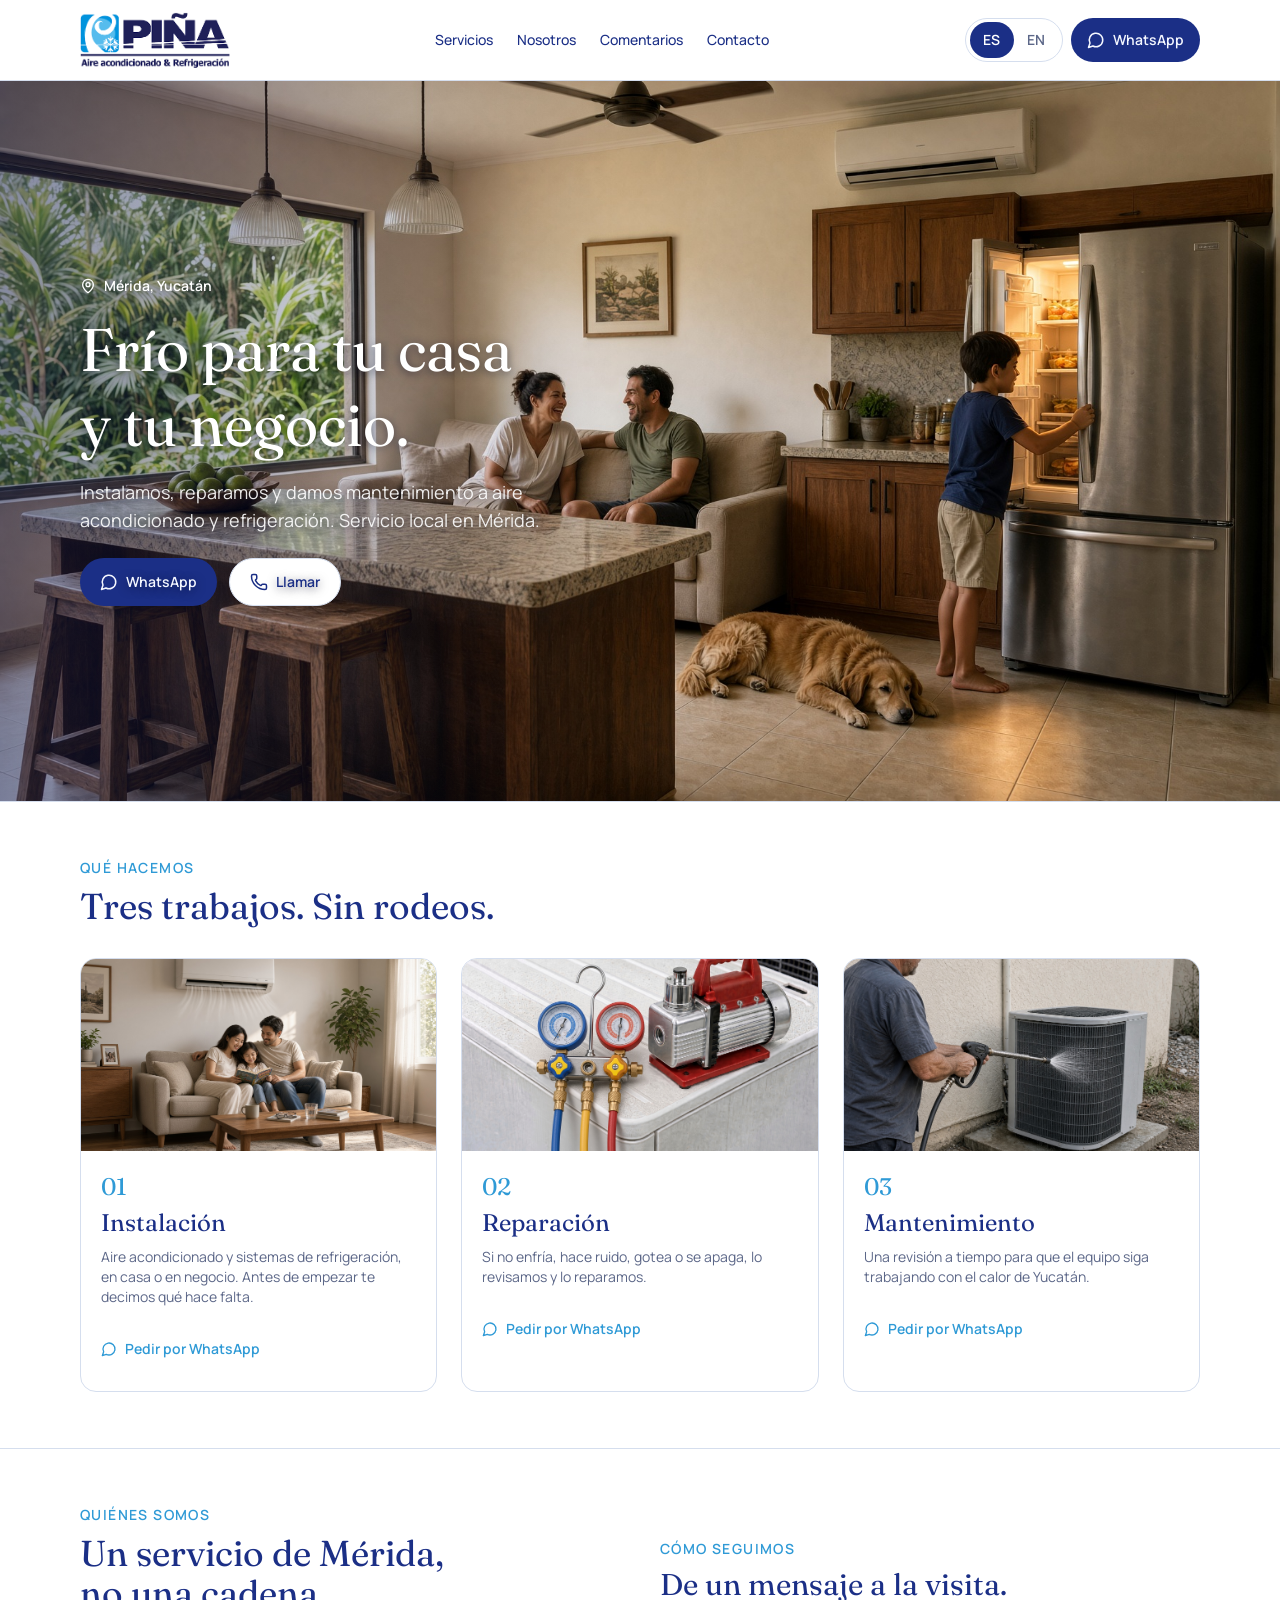
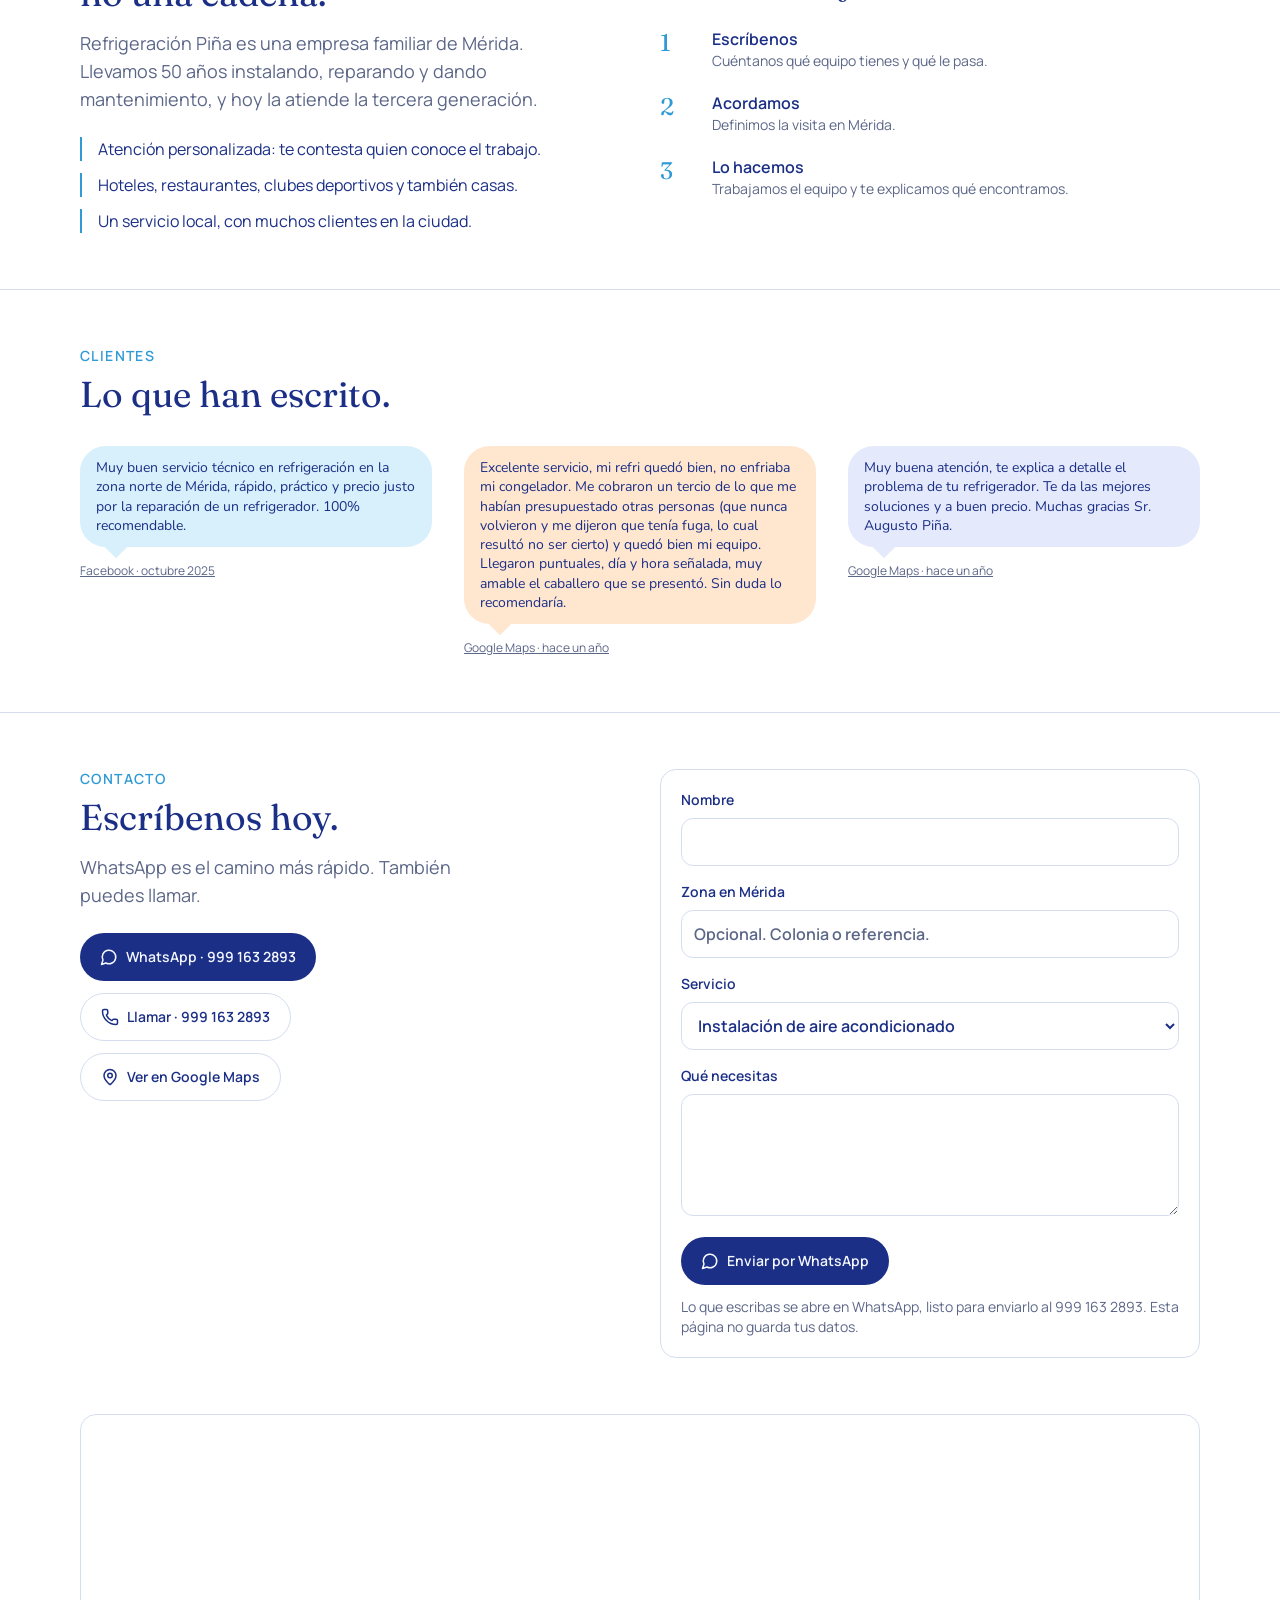
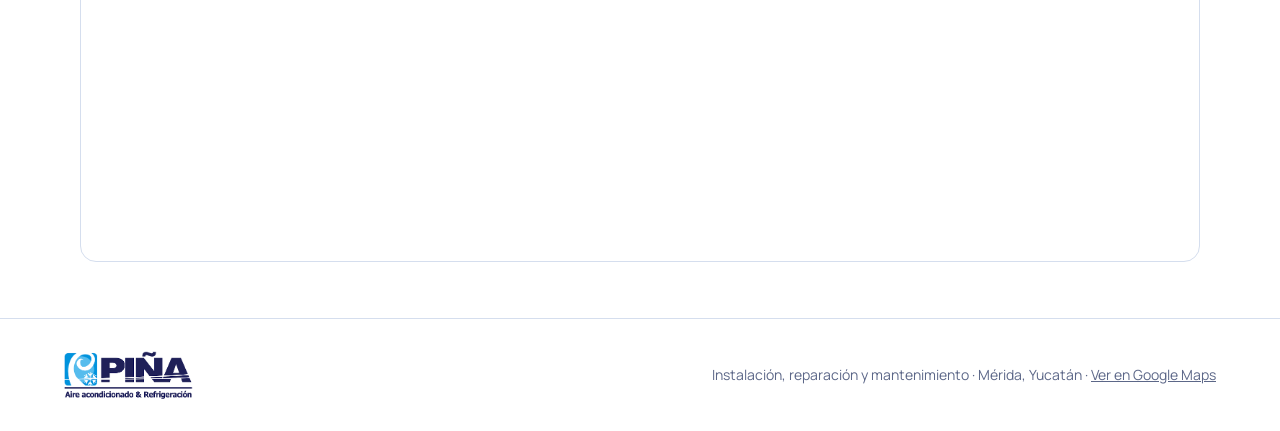
==== commit b173c529: "Publica el sitio aprobado: fotos de servicios y texto sobre la imagen." ====
--- a/index.html
+++ b/index.html
@@ -1 +1 @@
-<!DOCTYPE html><html lang="es" class="antialiased"><head><meta charSet="utf-8"/><meta name="viewport" content="width=device-width, initial-scale=1"/><link rel="preload" as="image" href="./index_files/logo.png"/><link rel="preload" as="image" href="./index_files/hogar-4.jpg"/><link rel="preload" as="image" href="./index_files/split-2.jpg"/><link rel="preload" as="image" href="./index_files/gauges-2.jpg"/><link rel="preload" as="image" href="./index_files/condenser-2.jpg"/><link rel="stylesheet" href="./index_files/styles.css"><link rel="stylesheet" href="https://fonts.googleapis.com/css2?family=Fraunces:opsz,wght@9..144,560;9..144,640&amp;family=Manrope:wght@400;500;600;700&amp;family=Nunito:wght@500;600;700&amp;display=swap" data-precedence="default"/><title>Refrigeración Piña · Aire y refrigeración en Mérida</title><meta name="theme-color" content="#1b2f86"/><meta name="description" content="Instalación, reparación y mantenimiento de aire acondicionado y refrigeración en Mérida, Yucatán. WhatsApp 999 163 2893."/><link rel="icon" type="image/svg+xml" href="./favicon.svg"/><link rel="preconnect" href="https://fonts.googleapis.com"/><link rel="preconnect" href="https://fonts.gstatic.com" crossorigin="anonymous"/></head><body><div class="min-h-screen bg-bg text-ink"><header class="sticky top-0 z-20 border-b border-line bg-bg/95 backdrop-blur-sm"><div class="mx-auto flex max-w-6xl items-center justify-between gap-4 px-4 py-3"><a href="#inicio" class="flex min-h-11 items-center"><img src="./index_files/logo.png" alt="Piña, aire acondicionado y refrigeración" class="h-12 w-auto md:h-14" width="379" height="133"/></a><nav class="hidden items-center gap-6 md:flex" aria-label="Menú"><a href="#servicios" class="text-sm font-medium text-ink">Servicios</a><a href="#nosotros" class="text-sm font-medium text-ink">Nosotros</a><a href="#comentarios" class="text-sm font-medium text-ink">Comentarios</a><a href="#contacto" class="text-sm font-medium text-ink">Contacto</a></nav><div class="flex items-center gap-2"><div class="flex h-11 items-center rounded-full border border-line p-1" role="group" aria-label="Idioma"><button type="button" aria-pressed="true" class="h-9 min-w-11 rounded-full px-3 text-sm font-semibold bg-ink text-bg">ES</button><button type="button" aria-pressed="false" class="h-9 min-w-11 rounded-full px-3 text-sm font-semibold text-muted">EN</button></div><a href="https://wa.me/529991632893?text=Hola%2C%20quiero%20un%20servicio." class="hidden h-11 items-center gap-2 rounded-full bg-pine px-4 text-sm font-semibold text-pine-ink md:inline-flex"><svg xmlns="http://www.w3.org/2000/svg" width="18" height="18" viewBox="0 0 24 24" fill="none" stroke="currentColor" stroke-width="2" stroke-linecap="round" stroke-linejoin="round" class="lucide lucide-message-circle" aria-hidden="true"><path d="M7.9 20A9 9 0 1 0 4 16.1L2 22Z"></path></svg>WhatsApp</a><button type="button" class="inline-flex h-11 w-11 items-center justify-center rounded-full border border-line md:hidden" aria-expanded="false" aria-label="Menú"><svg xmlns="http://www.w3.org/2000/svg" width="20" height="20" viewBox="0 0 24 24" fill="none" stroke="currentColor" stroke-width="2" stroke-linecap="round" stroke-linejoin="round" class="lucide lucide-menu" aria-hidden="true"><path d="M4 12h16"></path><path d="M4 18h16"></path><path d="M4 6h16"></path></svg></button></div></div></header><main class="pb-24 md:pb-0"><section id="inicio" class="relative min-h-[40rem] w-full overflow-hidden md:aspect-[16/9] md:min-h-[32rem]"><img src="./index_files/hogar-4.jpg" alt="Una pareja platicando, un niño abriendo el refrigerador y un jardín por la ventana" class="absolute inset-0 h-full w-full object-cover object-center"/><div class="absolute inset-0 bg-[linear-gradient(to_right,rgba(12,22,70,0.72)_0%,rgba(12,22,70,0.45)_34%,rgba(12,22,70,0.05)_58%,transparent_72%)]"></div><div class="relative mx-auto flex h-full max-w-6xl items-center px-4 py-16"><div class="max-w-xl text-white"><p class="mb-4 inline-flex items-center gap-2 text-sm font-semibold"><svg xmlns="http://www.w3.org/2000/svg" width="16" height="16" viewBox="0 0 24 24" fill="none" stroke="currentColor" stroke-width="2" stroke-linecap="round" stroke-linejoin="round" class="lucide lucide-map-pin" aria-hidden="true"><path d="M20 10c0 4.993-5.539 10.193-7.399 11.799a1 1 0 0 1-1.202 0C9.539 20.193 4 14.993 4 10a8 8 0 0 1 16 0"></path><circle cx="12" cy="10" r="3"></circle></svg>Mérida, Yucatán</p><h1 class="font-display text-5xl leading-tight md:text-6xl">Frío para tu casa y tu negocio.</h1><p class="mt-4 max-w-lg text-lg text-white/90">Instalamos, reparamos y damos mantenimiento a aire acondicionado y refrigeración. Servicio local en Mérida.</p><div class="mt-6 flex flex-wrap gap-3"><a href="https://wa.me/529991632893?text=Hola%2C%20quiero%20un%20servicio." class="inline-flex h-12 items-center gap-2 rounded-full bg-pine px-5 text-sm font-semibold text-pine-ink"><svg xmlns="http://www.w3.org/2000/svg" width="18" height="18" viewBox="0 0 24 24" fill="none" stroke="currentColor" stroke-width="2" stroke-linecap="round" stroke-linejoin="round" class="lucide lucide-message-circle" aria-hidden="true"><path d="M7.9 20A9 9 0 1 0 4 16.1L2 22Z"></path></svg>WhatsApp</a><a href="tel:+529991632893" class="inline-flex h-12 items-center gap-2 rounded-full border border-line bg-paper px-5 text-sm font-semibold text-ink"><svg xmlns="http://www.w3.org/2000/svg" width="18" height="18" viewBox="0 0 24 24" fill="none" stroke="currentColor" stroke-width="2" stroke-linecap="round" stroke-linejoin="round" class="lucide lucide-phone" aria-hidden="true"><path d="M13.832 16.568a1 1 0 0 0 1.213-.303l.355-.465A2 2 0 0 1 17 15h3a2 2 0 0 1 2 2v3a2 2 0 0 1-2 2A18 18 0 0 1 2 4a2 2 0 0 1 2-2h3a2 2 0 0 1 2 2v3a2 2 0 0 1-.8 1.6l-.468.351a1 1 0 0 0-.292 1.233 14 14 0 0 0 6.392 6.384"></path></svg>Llamar</a></div></div></div></section><section id="servicios" class="border-t border-line bg-paper"><div class="mx-auto max-w-6xl px-4 py-14"><p class="text-sm font-semibold tracking-widest text-copper uppercase">Qué hacemos</p><h2 class="mt-2 font-display text-4xl">Tres trabajos. Sin rodeos.</h2><div class="mt-8 grid gap-6 md:grid-cols-3"><article class="overflow-hidden rounded-2xl border border-line bg-bg"><img src="./index_files/split-2.jpg" alt="Minisplit instalado en una pared clara" class="h-48 w-full object-cover"/><div class="p-5"><p class="font-display text-2xl text-copper">01</p><h3 class="mt-1 font-display text-2xl">Instalación</h3><p class="mt-2 text-sm text-muted">Aire acondicionado y sistemas de refrigeración, en casa o en negocio. Antes de empezar te decimos qué hace falta.</p><a href="https://wa.me/529991632893?text=Quiero%20cotizar%20una%20instalaci%C3%B3n" class="mt-5 inline-flex h-11 items-center gap-2 text-sm font-semibold text-copper"><svg xmlns="http://www.w3.org/2000/svg" width="16" height="16" viewBox="0 0 24 24" fill="none" stroke="currentColor" stroke-width="2" stroke-linecap="round" stroke-linejoin="round" class="lucide lucide-message-circle" aria-hidden="true"><path d="M7.9 20A9 9 0 1 0 4 16.1L2 22Z"></path></svg>Pedir por WhatsApp</a></div></article><article class="overflow-hidden rounded-2xl border border-line bg-bg"><img src="./index_files/gauges-2.jpg" alt="Manómetros y líneas de refrigerante en el taller" class="h-48 w-full object-cover"/><div class="p-5"><p class="font-display text-2xl text-copper">02</p><h3 class="mt-1 font-display text-2xl">Reparación</h3><p class="mt-2 text-sm text-muted">Si no enfría, hace ruido, gotea o se apaga, lo revisamos y lo reparamos.</p><a href="https://wa.me/529991632893?text=Necesito%20una%20reparaci%C3%B3n" class="mt-5 inline-flex h-11 items-center gap-2 text-sm font-semibold text-copper"><svg xmlns="http://www.w3.org/2000/svg" width="16" height="16" viewBox="0 0 24 24" fill="none" stroke="currentColor" stroke-width="2" stroke-linecap="round" stroke-linejoin="round" class="lucide lucide-message-circle" aria-hidden="true"><path d="M7.9 20A9 9 0 1 0 4 16.1L2 22Z"></path></svg>Pedir por WhatsApp</a></div></article><article class="overflow-hidden rounded-2xl border border-line bg-bg"><img src="./index_files/condenser-2.jpg" alt="Unidad exterior de aire acondicionado junto a un muro de piedra" class="h-48 w-full object-cover"/><div class="p-5"><p class="font-display text-2xl text-copper">03</p><h3 class="mt-1 font-display text-2xl">Mantenimiento</h3><p class="mt-2 text-sm text-muted">Una revisión a tiempo para que el equipo siga trabajando con el calor de Yucatán.</p><a href="https://wa.me/529991632893?text=Quiero%20agendar%20mantenimiento" class="mt-5 inline-flex h-11 items-center gap-2 text-sm font-semibold text-copper"><svg xmlns="http://www.w3.org/2000/svg" width="16" height="16" viewBox="0 0 24 24" fill="none" stroke="currentColor" stroke-width="2" stroke-linecap="round" stroke-linejoin="round" class="lucide lucide-message-circle" aria-hidden="true"><path d="M7.9 20A9 9 0 1 0 4 16.1L2 22Z"></path></svg>Pedir por WhatsApp</a></div></article></div></div></section><section id="nosotros" class="border-t border-line bg-bg text-ink"><div class="mx-auto grid max-w-6xl gap-10 px-4 py-14 md:grid-cols-2 md:items-center"><div><p class="text-sm font-semibold tracking-widest text-copper uppercase">Quiénes somos</p><h2 class="mt-2 font-display text-4xl">Un servicio de Mérida, no una cadena.</h2><p class="mt-4 max-w-lg text-lg text-muted">Refrigeración Piña es una empresa familiar de Mérida. Llevamos 50 años instalando, reparando y dando mantenimiento, y hoy la atiende la tercera generación.</p><ul class="mt-6 flex flex-col gap-3"><li class="border-l-2 border-copper pl-4 text-base text-ink">Atención personalizada: te contesta quien conoce el trabajo.</li><li class="border-l-2 border-copper pl-4 text-base text-ink">Hoteles, restaurantes, clubes deportivos y también casas.</li><li class="border-l-2 border-copper pl-4 text-base text-ink">Un servicio local, con muchos clientes en la ciudad.</li></ul></div><div><p class="text-sm font-semibold tracking-widest text-copper uppercase">Cómo seguimos</p><h3 class="mt-2 font-display text-3xl">De un mensaje a la visita.</h3><ol class="mt-6 flex flex-col gap-5"><li class="grid grid-cols-[2.5rem_1fr] gap-3"><span class="font-display text-2xl text-copper">1</span><div><p class="font-semibold">Escríbenos</p><p class="text-sm text-muted">Cuéntanos qué equipo tienes y qué le pasa.</p></div></li><li class="grid grid-cols-[2.5rem_1fr] gap-3"><span class="font-display text-2xl text-copper">2</span><div><p class="font-semibold">Acordamos</p><p class="text-sm text-muted">Definimos la visita en Mérida.</p></div></li><li class="grid grid-cols-[2.5rem_1fr] gap-3"><span class="font-display text-2xl text-copper">3</span><div><p class="font-semibold">Lo hacemos</p><p class="text-sm text-muted">Trabajamos el equipo y te explicamos qué encontramos.</p></div></li></ol></div></div></section><section id="comentarios" class="border-t border-line"><div class="mx-auto max-w-6xl px-4 py-14"><p class="text-sm font-semibold tracking-widest text-copper uppercase">Clientes</p><h2 class="mt-2 font-display text-4xl">Lo que han escrito.</h2><div class="mt-8 grid gap-8 md:grid-cols-3"><figure><blockquote class="font-quote relative rounded-[1.6rem] px-4 py-3 text-sm leading-snug text-ink bg-[#d7f0fb]">Muy buen servicio técnico en refrigeración en la zona norte de Mérida, rápido, práctico y precio justo por la reparación de un refrigerador. 100% recomendable.<span aria-hidden="true" class="absolute -bottom-2 left-7 h-4 w-4 rotate-45 bg-[#d7f0fb]"></span></blockquote><figcaption class="mt-4 text-xs text-muted"><a href="https://www.facebook.com/refrigeracionpina/reviews" class="underline" target="_blank" rel="noreferrer">Facebook · octubre 2025</a></figcaption></figure><figure><blockquote class="font-quote relative rounded-[1.6rem] px-4 py-3 text-sm leading-snug text-ink bg-[#ffe6cf]">Excelente servicio, mi refri quedó bien, no enfriaba mi congelador. Me cobraron un tercio de lo que me habían presupuestado otras personas (que nunca volvieron y me dijeron que tenía fuga, lo cual resultó no ser cierto) y quedó bien mi equipo. Llegaron puntuales, día y hora señalada, muy amable el caballero que se presentó. Sin duda lo recomendaría.<span aria-hidden="true" class="absolute -bottom-2 left-7 h-4 w-4 rotate-45 bg-[#ffe6cf]"></span></blockquote><figcaption class="mt-4 text-xs text-muted"><a href="https://www.facebook.com/refrigeracionpina/reviews" class="underline" target="_blank" rel="noreferrer">Google Maps · hace un año</a></figcaption></figure><figure><blockquote class="font-quote relative rounded-[1.6rem] px-4 py-3 text-sm leading-snug text-ink bg-[#e4e9fb]">Muy buena atención, te explica a detalle el problema de tu refrigerador. Te da las mejores soluciones y a buen precio. Muchas gracias Sr. Augusto Piña.<span aria-hidden="true" class="absolute -bottom-2 left-7 h-4 w-4 rotate-45 bg-[#e4e9fb]"></span></blockquote><figcaption class="mt-4 text-xs text-muted"><a href="https://www.facebook.com/refrigeracionpina/reviews" class="underline" target="_blank" rel="noreferrer">Google Maps · hace un año</a></figcaption></figure></div></div></section><section id="contacto" class="border-t border-line"><div class="mx-auto grid max-w-6xl gap-10 px-4 py-14 md:grid-cols-2"><div><p class="text-sm font-semibold tracking-widest text-copper uppercase">Contacto</p><h2 class="mt-2 font-display text-4xl text-ink">Escríbenos hoy.</h2><p class="mt-4 max-w-md text-lg text-muted">WhatsApp es el camino más rápido. También puedes llamar.</p><div class="mt-6 flex flex-col gap-3"><a href="https://wa.me/529991632893?text=Hola%2C%20quiero%20un%20servicio." class="inline-flex h-12 w-fit items-center gap-2 rounded-full bg-pine px-5 text-sm font-semibold text-pine-ink"><svg xmlns="http://www.w3.org/2000/svg" width="18" height="18" viewBox="0 0 24 24" fill="none" stroke="currentColor" stroke-width="2" stroke-linecap="round" stroke-linejoin="round" class="lucide lucide-message-circle" aria-hidden="true"><path d="M7.9 20A9 9 0 1 0 4 16.1L2 22Z"></path></svg>WhatsApp<!-- --> · <!-- -->999 163 2893</a><a href="tel:+529991632893" class="inline-flex h-12 w-fit items-center gap-2 rounded-full border border-line px-5 text-sm font-semibold"><svg xmlns="http://www.w3.org/2000/svg" width="18" height="18" viewBox="0 0 24 24" fill="none" stroke="currentColor" stroke-width="2" stroke-linecap="round" stroke-linejoin="round" class="lucide lucide-phone" aria-hidden="true"><path d="M13.832 16.568a1 1 0 0 0 1.213-.303l.355-.465A2 2 0 0 1 17 15h3a2 2 0 0 1 2 2v3a2 2 0 0 1-2 2A18 18 0 0 1 2 4a2 2 0 0 1 2-2h3a2 2 0 0 1 2 2v3a2 2 0 0 1-.8 1.6l-.468.351a1 1 0 0 0-.292 1.233 14 14 0 0 0 6.392 6.384"></path></svg>Llamar<!-- --> · <!-- -->999 163 2893</a><a href="https://maps.google.com/maps?q=Refrigeraci%C3%B3n+Pi%C3%B1a+M%C3%A9rida&amp;hl=es&amp;z=16" class="inline-flex h-12 w-fit items-center gap-2 rounded-full border border-line px-5 text-sm font-semibold"><svg xmlns="http://www.w3.org/2000/svg" width="18" height="18" viewBox="0 0 24 24" fill="none" stroke="currentColor" stroke-width="2" stroke-linecap="round" stroke-linejoin="round" class="lucide lucide-map-pin" aria-hidden="true"><path d="M20 10c0 4.993-5.539 10.193-7.399 11.799a1 1 0 0 1-1.202 0C9.539 20.193 4 14.993 4 10a8 8 0 0 1 16 0"></path><circle cx="12" cy="10" r="3"></circle></svg>Ver en Google Maps</a></div></div><form class="rounded-2xl border border-line bg-paper p-5" noValidate=""><label class="block text-sm font-semibold">Nombre<input class="mt-2 h-12 w-full rounded-xl border border-line bg-bg px-3 text-base" autoComplete="name" value=""/></label><label class="mt-4 block text-sm font-semibold">Zona en Mérida<input placeholder="Opcional. Colonia o referencia." class="mt-2 h-12 w-full rounded-xl border border-line bg-bg px-3 text-base placeholder:text-muted" value=""/></label><label class="mt-4 block text-sm font-semibold">Servicio<select class="mt-2 h-12 w-full rounded-xl border border-line bg-bg px-3 text-base"><option selected="">Instalación de aire acondicionado</option><option>Reparación de aire acondicionado</option><option>Mantenimiento de aire acondicionado</option><option>Instalación de refrigeración</option><option>Reparación de refrigeración</option><option>Mantenimiento de refrigeración</option><option>Aún no estoy seguro</option></select></label><label class="mt-4 block text-sm font-semibold">Qué necesitas<textarea rows="4" class="mt-2 w-full rounded-xl border border-line bg-bg px-3 py-3 text-base"></textarea></label><a href="#contacto" rel="noreferrer" class="mt-4 inline-flex h-12 items-center gap-2 rounded-full bg-pine px-5 text-sm font-semibold text-pine-ink"><svg xmlns="http://www.w3.org/2000/svg" width="18" height="18" viewBox="0 0 24 24" fill="none" stroke="currentColor" stroke-width="2" stroke-linecap="round" stroke-linejoin="round" class="lucide lucide-message-circle" aria-hidden="true"><path d="M7.9 20A9 9 0 1 0 4 16.1L2 22Z"></path></svg>Enviar por WhatsApp</a><p class="mt-3 text-sm text-muted">Lo que escribas se abre en WhatsApp, listo para enviarlo al 999 163 2893. Esta página no guarda tus datos.</p></form></div><div class="mx-auto max-w-6xl px-4 pb-14"><iframe title="Ver en Google Maps" src="https://maps.google.com/maps?q=Refrigeraci%C3%B3n%20Pi%C3%B1a%20M%C3%A9rida&amp;hl=es&amp;z=15&amp;output=embed" class="h-80 w-full rounded-2xl border border-line md:h-[28rem]" loading="lazy" referrerPolicy="no-referrer-when-downgrade" allowFullScreen=""></iframe></div></section></main><footer class="border-t border-line px-4 pt-8 pb-28 md:pb-8"><div class="mx-auto flex max-w-6xl flex-col gap-2 md:flex-row md:items-center md:justify-between"><img src="./index_files/logo.png" alt="Piña, aire acondicionado y refrigeración" class="h-12 w-auto" width="379" height="133"/><p class="text-sm text-muted">Instalación, reparación y mantenimiento · Mérida, Yucatán<!-- --> · <a href="https://maps.google.com/maps?q=Refrigeraci%C3%B3n+Pi%C3%B1a+M%C3%A9rida&amp;hl=es&amp;z=16" class="underline">Ver en Google Maps</a></p></div></footer><div class="fixed inset-x-0 bottom-0 z-20 border-t border-line bg-bg p-3 md:hidden"><a href="https://wa.me/529991632893?text=Hola%2C%20quiero%20un%20servicio." class="flex h-12 items-center justify-center gap-2 rounded-full bg-pine text-sm font-semibold text-pine-ink"><svg xmlns="http://www.w3.org/2000/svg" width="18" height="18" viewBox="0 0 24 24" fill="none" stroke="currentColor" stroke-width="2" stroke-linecap="round" stroke-linejoin="round" class="lucide lucide-message-circle" aria-hidden="true"><path d="M7.9 20A9 9 0 1 0 4 16.1L2 22Z"></path></svg>Pedir servicio</a></div></div><script src="./site.js"></script></body></html>+<!DOCTYPE html><html lang="es" class="antialiased"><head><meta charSet="utf-8"/><meta name="viewport" content="width=device-width, initial-scale=1"/><link rel="preload" as="image" href="./index_files/logo.png"/><link rel="preload" as="image" href="./index_files/hogar-4.jpg"/><link rel="preload" as="image" href="./index_files/evap-2.jpg"/><link rel="preload" as="image" href="./index_files/tools-6.jpg"/><link rel="preload" as="image" href="./index_files/wash-3.jpg"/><link rel="stylesheet" href="./index_files/styles.css"><link rel="stylesheet" href="https://fonts.googleapis.com/css2?family=Fraunces:opsz,wght@9..144,560;9..144,640&amp;family=Manrope:wght@400;500;600;700&amp;family=Nunito:wght@500;600;700&amp;display=swap" data-precedence="default"/><title>Refrigeración Piña · Aire y refrigeración en Mérida</title><meta name="theme-color" content="#1b2f86"/><meta name="description" content="Instalación, reparación y mantenimiento de aire acondicionado y refrigeración en Mérida, Yucatán. WhatsApp 999 163 2893."/><link rel="icon" type="image/svg+xml" href="./favicon.svg"/><link rel="preconnect" href="https://fonts.googleapis.com"/><link rel="preconnect" href="https://fonts.gstatic.com" crossorigin="anonymous"/></head><body><div class="min-h-screen bg-bg text-ink"><header class="sticky top-0 z-20 border-b border-line bg-bg/95 backdrop-blur-sm"><div class="mx-auto flex max-w-6xl items-center justify-between gap-4 px-4 py-3"><a href="#inicio" class="flex min-h-11 items-center"><img src="./index_files/logo.png" alt="Piña, aire acondicionado y refrigeración" class="h-12 w-auto md:h-14" width="379" height="133"/></a><nav class="hidden items-center gap-6 md:flex" aria-label="Menú"><a href="#servicios" class="text-sm font-medium text-ink">Servicios</a><a href="#nosotros" class="text-sm font-medium text-ink">Nosotros</a><a href="#comentarios" class="text-sm font-medium text-ink">Comentarios</a><a href="#contacto" class="text-sm font-medium text-ink">Contacto</a></nav><div class="flex items-center gap-2"><div class="flex h-11 items-center rounded-full border border-line p-1" role="group" aria-label="Idioma"><button type="button" aria-pressed="true" class="h-9 min-w-11 rounded-full px-3 text-sm font-semibold bg-ink text-bg">ES</button><button type="button" aria-pressed="false" class="h-9 min-w-11 rounded-full px-3 text-sm font-semibold text-muted">EN</button></div><a href="https://wa.me/529991632893?text=Hola%2C%20quiero%20un%20servicio." class="hidden h-11 items-center gap-2 rounded-full bg-pine px-4 text-sm font-semibold text-pine-ink md:inline-flex"><svg xmlns="http://www.w3.org/2000/svg" width="18" height="18" viewBox="0 0 24 24" fill="none" stroke="currentColor" stroke-width="2" stroke-linecap="round" stroke-linejoin="round" class="lucide lucide-message-circle" aria-hidden="true"><path d="M7.9 20A9 9 0 1 0 4 16.1L2 22Z"></path></svg>WhatsApp</a><button type="button" class="inline-flex h-11 w-11 items-center justify-center rounded-full border border-line md:hidden" aria-expanded="false" aria-label="Menú"><svg xmlns="http://www.w3.org/2000/svg" width="20" height="20" viewBox="0 0 24 24" fill="none" stroke="currentColor" stroke-width="2" stroke-linecap="round" stroke-linejoin="round" class="lucide lucide-menu" aria-hidden="true"><path d="M4 12h16"></path><path d="M4 18h16"></path><path d="M4 6h16"></path></svg></button></div></div></header><main class="pb-24 md:pb-0"><section id="inicio" class="relative min-h-[40rem] w-full overflow-hidden md:aspect-[16/9] md:min-h-[32rem]"><img src="./index_files/hogar-4.jpg" alt="Una pareja platicando, un niño abriendo el refrigerador y un jardín por la ventana" class="absolute inset-0 h-full w-full object-cover object-center"/><div class="absolute inset-0 bg-[linear-gradient(to_right,rgba(12,22,70,0.5)_0%,rgba(12,22,70,0.22)_26%,transparent_48%)]"></div><div class="relative mx-auto flex h-full max-w-6xl items-center px-4 py-16"><div class="hero-plain max-w-xl text-white"><p class="mb-4 inline-flex items-center gap-2 text-sm font-semibold"><svg xmlns="http://www.w3.org/2000/svg" width="16" height="16" viewBox="0 0 24 24" fill="none" stroke="currentColor" stroke-width="2" stroke-linecap="round" stroke-linejoin="round" class="lucide lucide-map-pin" aria-hidden="true"><path d="M20 10c0 4.993-5.539 10.193-7.399 11.799a1 1 0 0 1-1.202 0C9.539 20.193 4 14.993 4 10a8 8 0 0 1 16 0"></path><circle cx="12" cy="10" r="3"></circle></svg>Mérida, Yucatán</p><h1 class="font-display text-5xl leading-tight md:text-6xl">Frío para tu casa y tu negocio.</h1><p class="mt-4 max-w-lg text-lg text-white/90">Instalamos, reparamos y damos mantenimiento a aire acondicionado y refrigeración. Servicio local en Mérida.</p><div class="mt-6 flex flex-wrap gap-3"><a href="https://wa.me/529991632893?text=Hola%2C%20quiero%20un%20servicio." class="inline-flex h-12 items-center gap-2 rounded-full bg-pine px-5 text-sm font-semibold text-pine-ink"><svg xmlns="http://www.w3.org/2000/svg" width="18" height="18" viewBox="0 0 24 24" fill="none" stroke="currentColor" stroke-width="2" stroke-linecap="round" stroke-linejoin="round" class="lucide lucide-message-circle" aria-hidden="true"><path d="M7.9 20A9 9 0 1 0 4 16.1L2 22Z"></path></svg>WhatsApp</a><a href="tel:+529991632893" class="inline-flex h-12 items-center gap-2 rounded-full border border-line bg-paper px-5 text-sm font-semibold text-ink"><svg xmlns="http://www.w3.org/2000/svg" width="18" height="18" viewBox="0 0 24 24" fill="none" stroke="currentColor" stroke-width="2" stroke-linecap="round" stroke-linejoin="round" class="lucide lucide-phone" aria-hidden="true"><path d="M13.832 16.568a1 1 0 0 0 1.213-.303l.355-.465A2 2 0 0 1 17 15h3a2 2 0 0 1 2 2v3a2 2 0 0 1-2 2A18 18 0 0 1 2 4a2 2 0 0 1 2-2h3a2 2 0 0 1 2 2v3a2 2 0 0 1-.8 1.6l-.468.351a1 1 0 0 0-.292 1.233 14 14 0 0 0 6.392 6.384"></path></svg>Llamar</a></div></div></div></section><section id="servicios" class="border-t border-line bg-paper"><div class="mx-auto max-w-6xl px-4 py-14"><p class="text-sm font-semibold tracking-widest text-copper uppercase">Qué hacemos</p><h2 class="mt-2 font-display text-4xl">Tres trabajos. Sin rodeos.</h2><div class="mt-8 grid gap-6 md:grid-cols-3"><article class="overflow-hidden rounded-2xl border border-line bg-bg"><img src="./index_files/evap-2.jpg" alt="Familia cómoda con el evaporador instalado" class="h-48 w-full object-cover"/><div class="p-5"><p class="font-display text-2xl text-copper">01</p><h3 class="mt-1 font-display text-2xl">Instalación</h3><p class="mt-2 text-sm text-muted">Aire acondicionado y sistemas de refrigeración, en casa o en negocio. Antes de empezar te decimos qué hace falta.</p><a href="https://wa.me/529991632893?text=Quiero%20cotizar%20una%20instalaci%C3%B3n" class="mt-5 inline-flex h-11 items-center gap-2 text-sm font-semibold text-copper"><svg xmlns="http://www.w3.org/2000/svg" width="16" height="16" viewBox="0 0 24 24" fill="none" stroke="currentColor" stroke-width="2" stroke-linecap="round" stroke-linejoin="round" class="lucide lucide-message-circle" aria-hidden="true"><path d="M7.9 20A9 9 0 1 0 4 16.1L2 22Z"></path></svg>Pedir por WhatsApp</a></div></article><article class="overflow-hidden rounded-2xl border border-line bg-bg"><img src="./index_files/tools-6.jpg" alt="Manómetros nuevos y una bomba de vacío" class="h-48 w-full object-cover"/><div class="p-5"><p class="font-display text-2xl text-copper">02</p><h3 class="mt-1 font-display text-2xl">Reparación</h3><p class="mt-2 text-sm text-muted">Si no enfría, hace ruido, gotea o se apaga, lo revisamos y lo reparamos.</p><a href="https://wa.me/529991632893?text=Necesito%20una%20reparaci%C3%B3n" class="mt-5 inline-flex h-11 items-center gap-2 text-sm font-semibold text-copper"><svg xmlns="http://www.w3.org/2000/svg" width="16" height="16" viewBox="0 0 24 24" fill="none" stroke="currentColor" stroke-width="2" stroke-linecap="round" stroke-linejoin="round" class="lucide lucide-message-circle" aria-hidden="true"><path d="M7.9 20A9 9 0 1 0 4 16.1L2 22Z"></path></svg>Pedir por WhatsApp</a></div></article><article class="overflow-hidden rounded-2xl border border-line bg-bg"><img src="./index_files/wash-3.jpg" alt="Lavado del equipo con hidrolavadora" class="h-48 w-full object-cover"/><div class="p-5"><p class="font-display text-2xl text-copper">03</p><h3 class="mt-1 font-display text-2xl">Mantenimiento</h3><p class="mt-2 text-sm text-muted">Una revisión a tiempo para que el equipo siga trabajando con el calor de Yucatán.</p><a href="https://wa.me/529991632893?text=Quiero%20agendar%20mantenimiento" class="mt-5 inline-flex h-11 items-center gap-2 text-sm font-semibold text-copper"><svg xmlns="http://www.w3.org/2000/svg" width="16" height="16" viewBox="0 0 24 24" fill="none" stroke="currentColor" stroke-width="2" stroke-linecap="round" stroke-linejoin="round" class="lucide lucide-message-circle" aria-hidden="true"><path d="M7.9 20A9 9 0 1 0 4 16.1L2 22Z"></path></svg>Pedir por WhatsApp</a></div></article></div></div></section><section id="nosotros" class="border-t border-line bg-bg text-ink"><div class="mx-auto grid max-w-6xl gap-10 px-4 py-14 md:grid-cols-2 md:items-center"><div><p class="text-sm font-semibold tracking-widest text-copper uppercase">Quiénes somos</p><h2 class="mt-2 font-display text-4xl">Un servicio de Mérida, no una cadena.</h2><p class="mt-4 max-w-lg text-lg text-muted">Refrigeración Piña es una empresa familiar de Mérida. Llevamos 50 años instalando, reparando y dando mantenimiento, y hoy la atiende la tercera generación.</p><ul class="mt-6 flex flex-col gap-3"><li class="border-l-2 border-copper pl-4 text-base text-ink">Atención personalizada: te contesta quien conoce el trabajo.</li><li class="border-l-2 border-copper pl-4 text-base text-ink">Hoteles, restaurantes, clubes deportivos y también casas.</li><li class="border-l-2 border-copper pl-4 text-base text-ink">Un servicio local, con muchos clientes en la ciudad.</li></ul></div><div><p class="text-sm font-semibold tracking-widest text-copper uppercase">Cómo seguimos</p><h3 class="mt-2 font-display text-3xl">De un mensaje a la visita.</h3><ol class="mt-6 flex flex-col gap-5"><li class="grid grid-cols-[2.5rem_1fr] gap-3"><span class="font-display text-2xl text-copper">1</span><div><p class="font-semibold">Escríbenos</p><p class="text-sm text-muted">Cuéntanos qué equipo tienes y qué le pasa.</p></div></li><li class="grid grid-cols-[2.5rem_1fr] gap-3"><span class="font-display text-2xl text-copper">2</span><div><p class="font-semibold">Acordamos</p><p class="text-sm text-muted">Definimos la visita en Mérida.</p></div></li><li class="grid grid-cols-[2.5rem_1fr] gap-3"><span class="font-display text-2xl text-copper">3</span><div><p class="font-semibold">Lo hacemos</p><p class="text-sm text-muted">Trabajamos el equipo y te explicamos qué encontramos.</p></div></li></ol></div></div></section><section id="comentarios" class="border-t border-line"><div class="mx-auto max-w-6xl px-4 py-14"><p class="text-sm font-semibold tracking-widest text-copper uppercase">Clientes</p><h2 class="mt-2 font-display text-4xl">Lo que han escrito.</h2><div class="mt-8 grid gap-8 md:grid-cols-3"><figure><blockquote class="font-quote relative rounded-[1.6rem] px-4 py-3 text-sm leading-snug text-ink bg-[#d7f0fb]">Muy buen servicio técnico en refrigeración en la zona norte de Mérida, rápido, práctico y precio justo por la reparación de un refrigerador. 100% recomendable.<span aria-hidden="true" class="absolute -bottom-2 left-7 h-4 w-4 rotate-45 bg-[#d7f0fb]"></span></blockquote><figcaption class="mt-4 text-xs text-muted"><a href="https://www.facebook.com/refrigeracionpina/reviews" class="underline" target="_blank" rel="noreferrer">Facebook · octubre 2025</a></figcaption></figure><figure><blockquote class="font-quote relative rounded-[1.6rem] px-4 py-3 text-sm leading-snug text-ink bg-[#ffe6cf]">Excelente servicio, mi refri quedó bien, no enfriaba mi congelador. Me cobraron un tercio de lo que me habían presupuestado otras personas (que nunca volvieron y me dijeron que tenía fuga, lo cual resultó no ser cierto) y quedó bien mi equipo. Llegaron puntuales, día y hora señalada, muy amable el caballero que se presentó. Sin duda lo recomendaría.<span aria-hidden="true" class="absolute -bottom-2 left-7 h-4 w-4 rotate-45 bg-[#ffe6cf]"></span></blockquote><figcaption class="mt-4 text-xs text-muted"><a href="https://www.facebook.com/refrigeracionpina/reviews" class="underline" target="_blank" rel="noreferrer">Google Maps · hace un año</a></figcaption></figure><figure><blockquote class="font-quote relative rounded-[1.6rem] px-4 py-3 text-sm leading-snug text-ink bg-[#e4e9fb]">Muy buena atención, te explica a detalle el problema de tu refrigerador. Te da las mejores soluciones y a buen precio. Muchas gracias Sr. Augusto Piña.<span aria-hidden="true" class="absolute -bottom-2 left-7 h-4 w-4 rotate-45 bg-[#e4e9fb]"></span></blockquote><figcaption class="mt-4 text-xs text-muted"><a href="https://www.facebook.com/refrigeracionpina/reviews" class="underline" target="_blank" rel="noreferrer">Google Maps · hace un año</a></figcaption></figure></div></div></section><section id="contacto" class="border-t border-line"><div class="mx-auto grid max-w-6xl gap-10 px-4 py-14 md:grid-cols-2"><div><p class="text-sm font-semibold tracking-widest text-copper uppercase">Contacto</p><h2 class="mt-2 font-display text-4xl text-ink">Escríbenos hoy.</h2><p class="mt-4 max-w-md text-lg text-muted">WhatsApp es el camino más rápido. También puedes llamar.</p><div class="mt-6 flex flex-col gap-3"><a href="https://wa.me/529991632893?text=Hola%2C%20quiero%20un%20servicio." class="inline-flex h-12 w-fit items-center gap-2 rounded-full bg-pine px-5 text-sm font-semibold text-pine-ink"><svg xmlns="http://www.w3.org/2000/svg" width="18" height="18" viewBox="0 0 24 24" fill="none" stroke="currentColor" stroke-width="2" stroke-linecap="round" stroke-linejoin="round" class="lucide lucide-message-circle" aria-hidden="true"><path d="M7.9 20A9 9 0 1 0 4 16.1L2 22Z"></path></svg>WhatsApp<!-- --> · <!-- -->999 163 2893</a><a href="tel:+529991632893" class="inline-flex h-12 w-fit items-center gap-2 rounded-full border border-line px-5 text-sm font-semibold"><svg xmlns="http://www.w3.org/2000/svg" width="18" height="18" viewBox="0 0 24 24" fill="none" stroke="currentColor" stroke-width="2" stroke-linecap="round" stroke-linejoin="round" class="lucide lucide-phone" aria-hidden="true"><path d="M13.832 16.568a1 1 0 0 0 1.213-.303l.355-.465A2 2 0 0 1 17 15h3a2 2 0 0 1 2 2v3a2 2 0 0 1-2 2A18 18 0 0 1 2 4a2 2 0 0 1 2-2h3a2 2 0 0 1 2 2v3a2 2 0 0 1-.8 1.6l-.468.351a1 1 0 0 0-.292 1.233 14 14 0 0 0 6.392 6.384"></path></svg>Llamar<!-- --> · <!-- -->999 163 2893</a><a href="https://maps.google.com/maps?q=Refrigeraci%C3%B3n+Pi%C3%B1a+M%C3%A9rida&amp;hl=es&amp;z=16" class="inline-flex h-12 w-fit items-center gap-2 rounded-full border border-line px-5 text-sm font-semibold"><svg xmlns="http://www.w3.org/2000/svg" width="18" height="18" viewBox="0 0 24 24" fill="none" stroke="currentColor" stroke-width="2" stroke-linecap="round" stroke-linejoin="round" class="lucide lucide-map-pin" aria-hidden="true"><path d="M20 10c0 4.993-5.539 10.193-7.399 11.799a1 1 0 0 1-1.202 0C9.539 20.193 4 14.993 4 10a8 8 0 0 1 16 0"></path><circle cx="12" cy="10" r="3"></circle></svg>Ver en Google Maps</a></div></div><form class="rounded-2xl border border-line bg-paper p-5" noValidate=""><label class="block text-sm font-semibold">Nombre<input class="mt-2 h-12 w-full rounded-xl border border-line bg-bg px-3 text-base" autoComplete="name" value=""/></label><label class="mt-4 block text-sm font-semibold">Zona en Mérida<input placeholder="Opcional. Colonia o referencia." class="mt-2 h-12 w-full rounded-xl border border-line bg-bg px-3 text-base placeholder:text-muted" value=""/></label><label class="mt-4 block text-sm font-semibold">Servicio<select class="mt-2 h-12 w-full rounded-xl border border-line bg-bg px-3 text-base"><option selected="">Instalación de aire acondicionado</option><option>Reparación de aire acondicionado</option><option>Mantenimiento de aire acondicionado</option><option>Instalación de refrigeración</option><option>Reparación de refrigeración</option><option>Mantenimiento de refrigeración</option><option>Aún no estoy seguro</option></select></label><label class="mt-4 block text-sm font-semibold">Qué necesitas<textarea rows="4" class="mt-2 w-full rounded-xl border border-line bg-bg px-3 py-3 text-base"></textarea></label><a href="#contacto" rel="noreferrer" class="mt-4 inline-flex h-12 items-center gap-2 rounded-full bg-pine px-5 text-sm font-semibold text-pine-ink"><svg xmlns="http://www.w3.org/2000/svg" width="18" height="18" viewBox="0 0 24 24" fill="none" stroke="currentColor" stroke-width="2" stroke-linecap="round" stroke-linejoin="round" class="lucide lucide-message-circle" aria-hidden="true"><path d="M7.9 20A9 9 0 1 0 4 16.1L2 22Z"></path></svg>Enviar por WhatsApp</a><p class="mt-3 text-sm text-muted">Lo que escribas se abre en WhatsApp, listo para enviarlo al 999 163 2893. Esta página no guarda tus datos.</p></form></div><div class="mx-auto max-w-6xl px-4 pb-14"><iframe title="Ver en Google Maps" src="https://maps.google.com/maps?q=Refrigeraci%C3%B3n%20Pi%C3%B1a%20M%C3%A9rida&amp;hl=es&amp;z=15&amp;output=embed" class="h-80 w-full rounded-2xl border border-line md:h-[28rem]" loading="lazy" referrerPolicy="no-referrer-when-downgrade" allowFullScreen=""></iframe></div></section></main><footer class="border-t border-line px-4 pt-8 pb-28 md:pb-8"><div class="mx-auto flex max-w-6xl flex-col gap-2 md:flex-row md:items-center md:justify-between"><img src="./index_files/logo.png" alt="Piña, aire acondicionado y refrigeración" class="h-12 w-auto" width="379" height="133"/><p class="text-sm text-muted">Instalación, reparación y mantenimiento · Mérida, Yucatán<!-- --> · <a href="https://maps.google.com/maps?q=Refrigeraci%C3%B3n+Pi%C3%B1a+M%C3%A9rida&amp;hl=es&amp;z=16" class="underline">Ver en Google Maps</a></p></div></footer><div class="fixed inset-x-0 bottom-0 z-20 border-t border-line bg-bg p-3 md:hidden"><a href="https://wa.me/529991632893?text=Hola%2C%20quiero%20un%20servicio." class="flex h-12 items-center justify-center gap-2 rounded-full bg-pine text-sm font-semibold text-pine-ink"><svg xmlns="http://www.w3.org/2000/svg" width="18" height="18" viewBox="0 0 24 24" fill="none" stroke="currentColor" stroke-width="2" stroke-linecap="round" stroke-linejoin="round" class="lucide lucide-message-circle" aria-hidden="true"><path d="M7.9 20A9 9 0 1 0 4 16.1L2 22Z"></path></svg>Pedir servicio</a></div></div><script src="./site.js"></script></body></html>
--- a/index_files/styles.css
+++ b/index_files/styles.css
@@ -1,2 +1,2 @@
 /*! tailwindcss v4.3.3 | MIT License | https://tailwindcss.com */
-@layer properties{@supports (((-webkit-hyphens:none)) and (not (margin-trim:inline))) or ((-moz-orient:inline) and (not (color:rgb(from red r g b)))){*,:before,:after,::backdrop{--tw-scale-x:1;--tw-scale-y:1;--tw-scale-z:1;--tw-rotate-x:initial;--tw-rotate-y:initial;--tw-rotate-z:initial;--tw-skew-x:initial;--tw-skew-y:initial;--tw-space-y-reverse:0;--tw-border-style:solid;--tw-leading:initial;--tw-font-weight:initial;--tw-tracking:initial;--tw-ordinal:initial;--tw-slashed-zero:initial;--tw-numeric-figure:initial;--tw-numeric-spacing:initial;--tw-numeric-fraction:initial;--tw-shadow:0 0 #0000;--tw-shadow-color:initial;--tw-shadow-alpha:100%;--tw-inset-shadow:0 0 #0000;--tw-inset-shadow-color:initial;--tw-inset-shadow-alpha:100%;--tw-ring-color:initial;--tw-ring-shadow:0 0 #0000;--tw-inset-ring-color:initial;--tw-inset-ring-shadow:0 0 #0000;--tw-ring-inset:initial;--tw-ring-offset-width:0px;--tw-ring-offset-color:#fff;--tw-ring-offset-shadow:0 0 #0000;--tw-outline-style:solid;--tw-blur:initial;--tw-brightness:initial;--tw-contrast:initial;--tw-grayscale:initial;--tw-hue-rotate:initial;--tw-invert:initial;--tw-opacity:initial;--tw-saturate:initial;--tw-sepia:initial;--tw-drop-shadow:initial;--tw-drop-shadow-color:initial;--tw-drop-shadow-alpha:100%;--tw-drop-shadow-size:initial;--tw-backdrop-blur:initial;--tw-backdrop-brightness:initial;--tw-backdrop-contrast:initial;--tw-backdrop-grayscale:initial;--tw-backdrop-hue-rotate:initial;--tw-backdrop-invert:initial;--tw-backdrop-opacity:initial;--tw-backdrop-saturate:initial;--tw-backdrop-sepia:initial;--tw-duration:initial;--tw-ease:initial;--tw-content:"";--tw-translate-x:0;--tw-translate-y:0;--tw-translate-z:0}}}@layer theme{:root,:host{--font-sans:"Manrope", ui-sans-serif, system-ui, sans-serif;--font-mono:ui-monospace, SFMono-Regular, Menlo, Monaco, Consolas, "Liberation Mono", "Courier New", monospace;--color-red-500:oklch(63.7% .237 25.331);--color-zinc-50:oklch(98.5% 0 none);--color-zinc-400:oklch(70.5% .015 286.067);--color-zinc-500:oklch(55.2% .016 285.938);--color-zinc-900:oklch(21% .006 285.885);--color-zinc-950:oklch(14.1% .005 285.823);--color-neutral-100:oklch(97% 0 none);--color-neutral-300:oklch(87% 0 none);--color-neutral-500:oklch(55.6% 0 none);--color-neutral-700:oklch(37.1% 0 none);--color-neutral-900:oklch(20.5% 0 none);--color-black:#000;--color-white:#fff;--spacing:.25rem;--container-sm:24rem;--container-md:28rem;--container-lg:32rem;--container-xl:36rem;--container-6xl:72rem;--text-xs:.75rem;--text-xs--line-height:calc(1 / .75);--text-sm:.875rem;--text-sm--line-height:calc(1.25 / .875);--text-base:1rem;--text-base--line-height:calc(1.5 / 1);--text-lg:1.125rem;--text-lg--line-height:calc(1.75 / 1.125);--text-xl:1.25rem;--text-xl--line-height:calc(1.75 / 1.25);--text-2xl:1.5rem;--text-2xl--line-height:calc(2 / 1.5);--text-3xl:1.875rem;--text-3xl--line-height:calc(2.25 / 1.875);--text-4xl:2.25rem;--text-4xl--line-height:calc(2.5 / 2.25);--text-5xl:3rem;--text-5xl--line-height:1;--text-6xl:3.75rem;--text-6xl--line-height:1;--font-weight-medium:500;--font-weight-semibold:600;--tracking-tight:-.025em;--tracking-widest:.1em;--leading-tight:1.25;--leading-snug:1.375;--leading-normal:1.5;--radius-xs:.125rem;--radius-sm:.25rem;--radius-md:.375rem;--radius-lg:.5rem;--radius-xl:.75rem;--radius-2xl:1rem;--ease-out:cubic-bezier(0, 0, .2, 1);--ease-in-out:cubic-bezier(.4, 0, .2, 1);--animate-pulse:pulse 2s cubic-bezier(.4, 0, .6, 1) infinite;--blur-sm:8px;--default-transition-duration:.15s;--default-transition-timing-function:cubic-bezier(.4, 0, .2, 1);--default-font-family:var(--font-sans);--default-mono-font-family:var(--font-mono);--font-display:"Fraunces", ui-serif, Georgia, serif;--font-quote:"Nunito", ui-rounded, "Trebuchet MS", sans-serif;--color-bg:#fff;--color-paper:#fff;--color-ink:#1b2f86;--color-muted:#5c6788;--color-line:#d5deee;--color-pine:#1b2f86;--color-pine-ink:#f4f7ff;--color-copper:#2f9ad6}}@layer base{*,:after,:before,::backdrop{box-sizing:border-box;border:0 solid;margin:0;padding:0}::file-selector-button{box-sizing:border-box;border:0 solid;margin:0;padding:0}html,:host{-webkit-text-size-adjust:100%;tab-size:4;line-height:1.5;font-family:var(--default-font-family,-apple-system, BlinkMacSystemFont, "Segoe UI", Roboto, "Helvetica Neue", "Noto Sans", Arial, sans-serif, "Apple Color Emoji", "Segoe UI Emoji", "Segoe UI Symbol", "Noto Color Emoji");font-feature-settings:var(--default-font-feature-settings,normal);font-variation-settings:var(--default-font-variation-settings,normal);-webkit-tap-highlight-color:transparent}hr{height:0;color:inherit;border-top-width:1px}abbr:where([title]){-webkit-text-decoration:underline dotted;text-decoration:underline dotted}h1,h2,h3,h4,h5,h6{font-size:inherit;font-weight:inherit}a{color:inherit;-webkit-text-decoration:inherit;-webkit-text-decoration:inherit;-webkit-text-decoration:inherit;-webkit-text-decoration:inherit;text-decoration:inherit}b,strong{font-weight:bolder}code,kbd,samp,pre{font-family:var(--default-mono-font-family,ui-monospace, SFMono-Regular, Menlo, Monaco, Consolas, "Liberation Mono", "Courier New", monospace);font-feature-settings:var(--default-mono-font-feature-settings,normal);font-variation-settings:var(--default-mono-font-variation-settings,normal);font-size:1em}small{font-size:80%}sub,sup{vertical-align:baseline;font-size:75%;line-height:0;position:relative}sub{bottom:-.25em}sup{top:-.5em}table{text-indent:0;border-color:inherit;border-collapse:collapse}:-moz-focusring:where(:not(iframe)){outline:auto}progress{vertical-align:baseline}summary{display:list-item}ol,ul,menu{list-style:none}img,svg,video,canvas,audio,iframe,embed,object{vertical-align:middle;display:block}img,video{max-width:100%;height:auto}button,input,select,optgroup,textarea{font:inherit;font-feature-settings:inherit;font-variation-settings:inherit;letter-spacing:inherit;color:inherit;opacity:1;background-color:#0000;border-radius:0}::file-selector-button{font:inherit;font-feature-settings:inherit;font-variation-settings:inherit;letter-spacing:inherit;color:inherit;opacity:1;background-color:#0000;border-radius:0}:where(select:is([multiple],[size])) optgroup{font-weight:bolder}:where(select:is([multiple],[size])) optgroup option{padding-inline-start:20px}::file-selector-button{margin-inline-end:4px}::placeholder{opacity:1}@supports (not ((-webkit-appearance:-apple-pay-button))) or (contain-intrinsic-size:1px){::placeholder{color:currentColor}@supports (color:color-mix(in lab, red, red)){::placeholder{color:color-mix(in oklab, currentcolor 50%, transparent)}}}textarea{resize:vertical}::-webkit-search-decoration{-webkit-appearance:none}::-webkit-date-and-time-value{min-height:1lh;text-align:inherit}::-webkit-datetime-edit{display:inline-flex}::-webkit-datetime-edit-fields-wrapper{padding:0}::-webkit-datetime-edit{padding-block:0}::-webkit-datetime-edit-year-field{padding-block:0}::-webkit-datetime-edit-month-field{padding-block:0}::-webkit-datetime-edit-day-field{padding-block:0}::-webkit-datetime-edit-hour-field{padding-block:0}::-webkit-datetime-edit-minute-field{padding-block:0}::-webkit-datetime-edit-second-field{padding-block:0}::-webkit-datetime-edit-millisecond-field{padding-block:0}::-webkit-datetime-edit-meridiem-field{padding-block:0}::-webkit-calendar-picker-indicator{line-height:1}:-moz-ui-invalid{box-shadow:none}button,input:where([type=button],[type=reset],[type=submit]){appearance:button}::file-selector-button{appearance:button}::-webkit-inner-spin-button{height:auto}::-webkit-outer-spin-button{height:auto}[hidden]:where(:not([hidden=until-found])){display:none!important}html,body{color:var(--color-ink);--lightningcss-light:initial;--lightningcss-dark: ;color-scheme:light;-webkit-font-smoothing:antialiased;-moz-osx-font-smoothing:grayscale;background-color:#fff;min-height:100%}body{font-family:var(--font-sans);line-height:1.5}h1,h2,h3{text-wrap:balance}p{text-wrap:pretty}button:not(:disabled),[role=button]:not(:disabled){cursor:pointer}:focus-visible{outline:2px solid var(--color-pine);outline-offset:3px}}@layer components;@layer utilities{.collapse{visibility:collapse}.invisible{visibility:hidden}.visible{visibility:visible}.absolute{position:absolute}.fixed{position:fixed}.relative{position:relative}.static{position:static}.sticky{position:sticky}.inset-0{inset:0}.inset-x-0{inset-inline:0}.top-0{top:0}.right-1{right:var(--spacing)}.right-2{right:calc(var(--spacing) * 2)}.right-3{right:calc(var(--spacing) * 3)}.right-4{right:calc(var(--spacing) * 4)}.-bottom-2{bottom:calc(var(--spacing) * -2)}.bottom-0{bottom:0}.left-1{left:var(--spacing)}.left-2{left:calc(var(--spacing) * 2)}.left-3{left:calc(var(--spacing) * 3)}.left-4{left:calc(var(--spacing) * 4)}.left-7{left:calc(var(--spacing) * 7)}.z-20{z-index:20}.container{width:100%}@media (width>=40rem){.container{max-width:40rem}}@media (width>=48rem){.container{max-width:48rem}}@media (width>=64rem){.container{max-width:64rem}}@media (width>=80rem){.container{max-width:80rem}}@media (width>=96rem){.container{max-width:96rem}}.mx-auto{margin-inline:auto}.mt-1{margin-top:var(--spacing)}.mt-2{margin-top:calc(var(--spacing) * 2)}.mt-3{margin-top:calc(var(--spacing) * 3)}.mt-4{margin-top:calc(var(--spacing) * 4)}.mt-5{margin-top:calc(var(--spacing) * 5)}.mt-6{margin-top:calc(var(--spacing) * 6)}.mt-8{margin-top:calc(var(--spacing) * 8)}.mb-4{margin-bottom:calc(var(--spacing) * 4)}.ml-px{margin-left:1px}.block{display:block}.flex{display:flex}.grid{display:grid}.hidden{display:none}.inline{display:inline}.inline-flex{display:inline-flex}.table{display:table}.size-5{width:calc(var(--spacing) * 5);height:calc(var(--spacing) * 5)}.size-10{width:calc(var(--spacing) * 10);height:calc(var(--spacing) * 10)}.h-4{height:calc(var(--spacing) * 4)}.h-8{height:calc(var(--spacing) * 8)}.h-9{height:calc(var(--spacing) * 9)}.h-11{height:calc(var(--spacing) * 11)}.h-12{height:calc(var(--spacing) * 12)}.h-48{height:calc(var(--spacing) * 48)}.h-80{height:calc(var(--spacing) * 80)}.h-full{height:100%}.min-h-11{min-height:calc(var(--spacing) * 11)}.min-h-\[40rem\]{min-height:40rem}.min-h-screen{min-height:100vh}.w-4{width:calc(var(--spacing) * 4)}.w-8{width:calc(var(--spacing) * 8)}.w-11{width:calc(var(--spacing) * 11)}.w-auto{width:auto}.w-fit{width:fit-content}.w-full{width:100%}.max-w-6xl{max-width:var(--container-6xl)}.max-w-lg{max-width:var(--container-lg)}.max-w-md{max-width:var(--container-md)}.max-w-sm{max-width:var(--container-sm)}.max-w-xl{max-width:var(--container-xl)}.min-w-11{min-width:calc(var(--spacing) * 11)}.shrink{flex-shrink:1}.grow{flex-grow:1}.scale-100{--tw-scale-x:100%;--tw-scale-y:100%;--tw-scale-z:100%;scale:var(--tw-scale-x) var(--tw-scale-y)}.scale-\[0\.25\]{scale:.25}.rotate-45{rotate:45deg}.transform{transform:var(--tw-rotate-x,) var(--tw-rotate-y,) var(--tw-rotate-z,) var(--tw-skew-x,) var(--tw-skew-y,)}.animate-pulse{animation:var(--animate-pulse)}.cursor-pointer{cursor:pointer}.resize{resize:both}.grid-cols-\[2\.5rem_1fr\]{grid-template-columns:2.5rem 1fr}.flex-col{flex-direction:column}.flex-wrap{flex-wrap:wrap}.place-items-center{place-items:center}.items-center{align-items:center}.justify-between{justify-content:space-between}.justify-center{justify-content:center}.gap-2{gap:calc(var(--spacing) * 2)}.gap-3{gap:calc(var(--spacing) * 3)}.gap-4{gap:calc(var(--spacing) * 4)}.gap-5{gap:calc(var(--spacing) * 5)}.gap-6{gap:calc(var(--spacing) * 6)}.gap-8{gap:calc(var(--spacing) * 8)}.gap-10{gap:calc(var(--spacing) * 10)}:where(.space-y-3>:not(:last-child)){--tw-space-y-reverse:0;margin-block-start:calc(calc(var(--spacing) * 3) * var(--tw-space-y-reverse));margin-block-end:calc(calc(var(--spacing) * 3) * calc(1 - var(--tw-space-y-reverse)))}.truncate{text-overflow:ellipsis;white-space:nowrap;overflow:hidden}.overflow-hidden{overflow:hidden}.rounded{border-radius:.25rem}.rounded-2xl{border-radius:var(--radius-2xl)}.rounded-\[1\.6rem\]{border-radius:1.6rem}.rounded-full{border-radius:2147483647px}.rounded-lg{border-radius:var(--radius-lg)}.rounded-md{border-radius:var(--radius-md)}.rounded-xl{border-radius:var(--radius-xl)}.border{border-style:var(--tw-border-style);border-width:1px}.border-t{border-top-style:var(--tw-border-style);border-top-width:1px}.border-b{border-bottom-style:var(--tw-border-style);border-bottom-width:1px}.border-l-2{border-left-style:var(--tw-border-style);border-left-width:2px}.border-copper{border-color:var(--color-copper)}.border-line{border-color:var(--color-line)}.border-neutral-300{border-color:var(--color-neutral-300)}.bg-\[\#d7f0fb\]{background-color:#d7f0fb}.bg-\[\#e4e9fb\]{background-color:#e4e9fb}.bg-\[\#ffe6cf\]{background-color:#ffe6cf}.bg-bg{background-color:var(--color-bg)}.bg-bg\/95{background-color:#fffffff2}@supports (color:color-mix(in lab, red, red)){.bg-bg\/95{background-color:color-mix(in oklab, var(--color-bg) 95%, transparent)}}.bg-black{background-color:var(--color-black)}.bg-black\/10{background-color:#0000001a}@supports (color:color-mix(in lab, red, red)){.bg-black\/10{background-color:color-mix(in oklab, var(--color-black) 10%, transparent)}}.bg-ink{background-color:var(--color-ink)}.bg-paper{background-color:var(--color-paper)}.bg-pine{background-color:var(--color-pine)}.bg-zinc-50{background-color:var(--color-zinc-50)}.bg-\[linear-gradient\(to_right\,rgba\(12\,22\,70\,0\.72\)_0\%\,rgba\(12\,22\,70\,0\.45\)_34\%\,rgba\(12\,22\,70\,0\.05\)_58\%\,transparent_72\%\)\]{background-image:linear-gradient(90deg,#0c1646b8 0%,#0c164673 34%,#0c16460d 58%,#0000 72%)}.object-cover{object-fit:cover}.object-center{object-position:center}.p-1{padding:var(--spacing)}.p-2{padding:calc(var(--spacing) * 2)}.p-3{padding:calc(var(--spacing) * 3)}.p-5{padding:calc(var(--spacing) * 5)}.p-6{padding:calc(var(--spacing) * 6)}.p-8{padding:calc(var(--spacing) * 8)}.p-\[16px\]{padding:16px}.px-3{padding-inline:calc(var(--spacing) * 3)}.px-4{padding-inline:calc(var(--spacing) * 4)}.px-5{padding-inline:calc(var(--spacing) * 5)}.px-6{padding-inline:calc(var(--spacing) * 6)}.py-2{padding-block:calc(var(--spacing) * 2)}.py-3{padding-block:calc(var(--spacing) * 3)}.py-14{padding-block:calc(var(--spacing) * 14)}.py-16{padding-block:calc(var(--spacing) * 16)}.pt-8{padding-top:calc(var(--spacing) * 8)}.pr-3\.5{padding-right:calc(var(--spacing) * 3.5)}.pb-14{padding-bottom:calc(var(--spacing) * 14)}.pb-24{padding-bottom:calc(var(--spacing) * 24)}.pb-28{padding-bottom:calc(var(--spacing) * 28)}.pl-4{padding-left:calc(var(--spacing) * 4)}.text-center{text-align:center}.font-display{font-family:var(--font-display)}.font-quote{font-family:var(--font-quote)}.text-2xl{font-size:var(--text-2xl);line-height:var(--tw-leading,var(--text-2xl--line-height))}.text-3xl{font-size:var(--text-3xl);line-height:var(--tw-leading,var(--text-3xl--line-height))}.text-4xl{font-size:var(--text-4xl);line-height:var(--tw-leading,var(--text-4xl--line-height))}.text-5xl{font-size:var(--text-5xl);line-height:var(--tw-leading,var(--text-5xl--line-height))}.text-base{font-size:var(--text-base);line-height:var(--tw-leading,var(--text-base--line-height))}.text-lg{font-size:var(--text-lg);line-height:var(--tw-leading,var(--text-lg--line-height))}.text-sm{font-size:var(--text-sm);line-height:var(--tw-leading,var(--text-sm--line-height))}.text-xl{font-size:var(--text-xl);line-height:var(--tw-leading,var(--text-xl--line-height))}.text-xs{font-size:var(--text-xs);line-height:var(--tw-leading,var(--text-xs--line-height))}.text-\[13px\]{font-size:13px}.leading-snug{--tw-leading:var(--leading-snug);line-height:var(--leading-snug)}.leading-tight{--tw-leading:var(--leading-tight);line-height:var(--leading-tight)}.font-medium{--tw-font-weight:var(--font-weight-medium);font-weight:var(--font-weight-medium)}.font-semibold{--tw-font-weight:var(--font-weight-semibold);font-weight:var(--font-weight-semibold)}.tracking-widest{--tw-tracking:var(--tracking-widest);letter-spacing:var(--tracking-widest)}.text-balance{text-wrap:balance}.text-wrap{text-wrap:wrap}.break-words{overflow-wrap:break-word}.text-bg{color:var(--color-bg)}.text-copper{color:var(--color-copper)}.text-ink{color:var(--color-ink)}.text-muted{color:var(--color-muted)}.text-neutral-500{color:var(--color-neutral-500)}.text-pine-ink{color:var(--color-pine-ink)}.text-red-500{color:var(--color-red-500)}.text-white{color:var(--color-white)}.text-white\/90{color:#ffffffe6}@supports (color:color-mix(in lab, red, red)){.text-white\/90{color:color-mix(in oklab, var(--color-white) 90%, transparent)}}.text-zinc-500{color:var(--color-zinc-500)}.text-zinc-900{color:var(--color-zinc-900)}.uppercase{text-transform:uppercase}.tabular-nums{--tw-numeric-spacing:tabular-nums;font-variant-numeric:var(--tw-ordinal,) var(--tw-slashed-zero,) var(--tw-numeric-figure,) var(--tw-numeric-spacing,) var(--tw-numeric-fraction,)}.underline{text-decoration-line:underline}.underline-offset-4{text-underline-offset:4px}.antialiased{-webkit-font-smoothing:antialiased;-moz-osx-font-smoothing:grayscale}.opacity-0{opacity:0}.opacity-70{opacity:.7}.opacity-100{opacity:1}.shadow{--tw-shadow:0 1px 3px 0 var(--tw-shadow-color,#0000001a), 0 1px 2px -1px var(--tw-shadow-color,#0000001a);box-shadow:var(--tw-inset-shadow), var(--tw-inset-ring-shadow), var(--tw-ring-offset-shadow), var(--tw-ring-shadow), var(--tw-shadow)}.ring{--tw-ring-shadow:var(--tw-ring-inset,) 0 0 0 calc(1px + var(--tw-ring-offset-width)) var(--tw-ring-color,currentcolor);box-shadow:var(--tw-inset-shadow), var(--tw-inset-ring-shadow), var(--tw-ring-offset-shadow), var(--tw-ring-shadow), var(--tw-shadow)}.outline,.outline-1{outline-style:var(--tw-outline-style);outline-width:1px}.-outline-offset-1{outline-offset:calc(1px * -1)}.outline-black\/10{outline-color:#0000001a}@supports (color:color-mix(in lab, red, red)){.outline-black\/10{outline-color:color-mix(in oklab, var(--color-black) 10%, transparent)}}.blur{--tw-blur:blur(8px);filter:var(--tw-blur,) var(--tw-brightness,) var(--tw-contrast,) var(--tw-grayscale,) var(--tw-hue-rotate,) var(--tw-invert,) var(--tw-saturate,) var(--tw-sepia,) var(--tw-drop-shadow,)}.blur-\[4px\]{--tw-blur:blur(4px);filter:var(--tw-blur,) var(--tw-brightness,) var(--tw-contrast,) var(--tw-grayscale,) var(--tw-hue-rotate,) var(--tw-invert,) var(--tw-saturate,) var(--tw-sepia,) var(--tw-drop-shadow,)}.blur-none{--tw-blur: ;filter:var(--tw-blur,) var(--tw-brightness,) var(--tw-contrast,) var(--tw-grayscale,) var(--tw-hue-rotate,) var(--tw-invert,) var(--tw-saturate,) var(--tw-sepia,) var(--tw-drop-shadow,)}.grayscale{--tw-grayscale:grayscale(100%);filter:var(--tw-blur,) var(--tw-brightness,) var(--tw-contrast,) var(--tw-grayscale,) var(--tw-hue-rotate,) var(--tw-invert,) var(--tw-saturate,) var(--tw-sepia,) var(--tw-drop-shadow,)}.invert{--tw-invert:invert(100%);filter:var(--tw-blur,) var(--tw-brightness,) var(--tw-contrast,) var(--tw-grayscale,) var(--tw-hue-rotate,) var(--tw-invert,) var(--tw-saturate,) var(--tw-sepia,) var(--tw-drop-shadow,)}.sepia{--tw-sepia:sepia(100%);filter:var(--tw-blur,) var(--tw-brightness,) var(--tw-contrast,) var(--tw-grayscale,) var(--tw-hue-rotate,) var(--tw-invert,) var(--tw-saturate,) var(--tw-sepia,) var(--tw-drop-shadow,)}.filter{filter:var(--tw-blur,) var(--tw-brightness,) var(--tw-contrast,) var(--tw-grayscale,) var(--tw-hue-rotate,) var(--tw-invert,) var(--tw-saturate,) var(--tw-sepia,) var(--tw-drop-shadow,)}.backdrop-blur-sm{--tw-backdrop-blur:blur(var(--blur-sm));-webkit-backdrop-filter:var(--tw-backdrop-blur,) var(--tw-backdrop-brightness,) var(--tw-backdrop-contrast,) var(--tw-backdrop-grayscale,) var(--tw-backdrop-hue-rotate,) var(--tw-backdrop-invert,) var(--tw-backdrop-opacity,) var(--tw-backdrop-saturate,) var(--tw-backdrop-sepia,);backdrop-filter:var(--tw-backdrop-blur,) var(--tw-backdrop-brightness,) var(--tw-backdrop-contrast,) var(--tw-backdrop-grayscale,) var(--tw-backdrop-hue-rotate,) var(--tw-backdrop-invert,) var(--tw-backdrop-opacity,) var(--tw-backdrop-saturate,) var(--tw-backdrop-sepia,)}.transition{transition-property:color,background-color,border-color,outline-color,text-decoration-color,fill,stroke,--tw-gradient-from,--tw-gradient-via,--tw-gradient-to,opacity,box-shadow,transform,translate,scale,rotate,filter,-webkit-backdrop-filter,backdrop-filter,display,content-visibility,overlay,pointer-events;transition-timing-function:var(--tw-ease,var(--default-transition-timing-function));transition-duration:var(--tw-duration,var(--default-transition-duration))}.transition-\[box-shadow\]{transition-property:box-shadow;transition-timing-function:var(--tw-ease,var(--default-transition-timing-function));transition-duration:var(--tw-duration,var(--default-transition-duration))}.transition-\[opacity\,filter\,scale\]{transition-property:opacity,filter,scale;transition-timing-function:var(--tw-ease,var(--default-transition-timing-function));transition-duration:var(--tw-duration,var(--default-transition-duration))}.transition-\[scale\,background-color\]{transition-property:scale,background-color;transition-timing-function:var(--tw-ease,var(--default-transition-timing-function));transition-duration:var(--tw-duration,var(--default-transition-duration))}.transition-\[scale\,opacity\,filter\]{transition-property:scale,opacity,filter;transition-timing-function:var(--tw-ease,var(--default-transition-timing-function));transition-duration:var(--tw-duration,var(--default-transition-duration))}.transition-transform{transition-property:transform,translate,scale,rotate;transition-timing-function:var(--tw-ease,var(--default-transition-timing-function));transition-duration:var(--tw-duration,var(--default-transition-duration))}.duration-150{--tw-duration:.15s;transition-duration:.15s}.duration-300{--tw-duration:.3s;transition-duration:.3s}.ease-\[cubic-bezier\(0\.2\,0\,0\,1\)\]{--tw-ease:cubic-bezier(.2,0,0,1);transition-timing-function:cubic-bezier(.2,0,0,1)}.ease-out{--tw-ease:var(--ease-out);transition-timing-function:var(--ease-out)}.placeholder\:text-muted::placeholder{color:var(--color-muted)}.after\:absolute:after{content:var(--tw-content);position:absolute}.after\:top-1\/2:after{content:var(--tw-content);top:50%}.after\:left-1\/2:after{content:var(--tw-content);left:50%}.after\:size-10:after{content:var(--tw-content);width:calc(var(--spacing) * 10);height:calc(var(--spacing) * 10)}.after\:-translate-1\/2:after{content:var(--tw-content);--tw-translate-x:calc(calc(1 / 2 * 100%) * -1);--tw-translate-y:calc(calc(1 / 2 * 100%) * -1);translate:var(--tw-translate-x) var(--tw-translate-y)}@media (hover:hover){.hover\:bg-neutral-100:hover{background-color:var(--color-neutral-100)}.hover\:underline:hover{text-decoration-line:underline}}.active\:scale-\[0\.96\]:active,.active\:not-disabled\:scale-\[0\.96\]:active:not(:disabled){scale:.96}.disabled\:cursor-wait:disabled{cursor:wait}.disabled\:no-underline:disabled{text-decoration-line:none}@media (width>=48rem){.md\:flex{display:flex}.md\:hidden{display:none}.md\:inline-flex{display:inline-flex}.md\:aspect-\[16\/9\]{aspect-ratio:16/9}.md\:h-14{height:calc(var(--spacing) * 14)}.md\:h-\[28rem\]{height:28rem}.md\:min-h-\[32rem\]{min-height:32rem}.md\:grid-cols-2{grid-template-columns:repeat(2,minmax(0,1fr))}.md\:grid-cols-3{grid-template-columns:repeat(3,minmax(0,1fr))}.md\:flex-row{flex-direction:row}.md\:items-center{align-items:center}.md\:justify-between{justify-content:space-between}.md\:pb-0{padding-bottom:0}.md\:pb-8{padding-bottom:calc(var(--spacing) * 8)}.md\:text-6xl{font-size:var(--text-6xl);line-height:var(--tw-leading,var(--text-6xl--line-height))}}@media (prefers-color-scheme:dark){.dark\:border-neutral-700{border-color:var(--color-neutral-700)}.dark\:bg-white\/20{background-color:#fff3}@supports (color:color-mix(in lab, red, red)){.dark\:bg-white\/20{background-color:color-mix(in oklab, var(--color-white) 20%, transparent)}}.dark\:bg-zinc-950{background-color:var(--color-zinc-950)}.dark\:text-zinc-50{color:var(--color-zinc-50)}.dark\:text-zinc-400{color:var(--color-zinc-400)}.dark\:outline-white\/10{outline-color:#ffffff1a}@supports (color:color-mix(in lab, red, red)){.dark\:outline-white\/10{outline-color:color-mix(in oklab, var(--color-white) 10%, transparent)}}@media (hover:hover){.dark\:hover\:bg-neutral-900:hover{background-color:var(--color-neutral-900)}}}}@media (prefers-reduced-motion:reduce){*,:before,:after{transition-duration:.01ms!important;animation-duration:.01ms!important}}@property --tw-scale-x{syntax:"*";inherits:false;initial-value:1}@property --tw-scale-y{syntax:"*";inherits:false;initial-value:1}@property --tw-scale-z{syntax:"*";inherits:false;initial-value:1}@property --tw-rotate-x{syntax:"*";inherits:false}@property --tw-rotate-y{syntax:"*";inherits:false}@property --tw-rotate-z{syntax:"*";inherits:false}@property --tw-skew-x{syntax:"*";inherits:false}@property --tw-skew-y{syntax:"*";inherits:false}@property --tw-space-y-reverse{syntax:"*";inherits:false;initial-value:0}@property --tw-border-style{syntax:"*";inherits:false;initial-value:solid}@property --tw-leading{syntax:"*";inherits:false}@property --tw-font-weight{syntax:"*";inherits:false}@property --tw-tracking{syntax:"*";inherits:false}@property --tw-ordinal{syntax:"*";inherits:false}@property --tw-slashed-zero{syntax:"*";inherits:false}@property --tw-numeric-figure{syntax:"*";inherits:false}@property --tw-numeric-spacing{syntax:"*";inherits:false}@property --tw-numeric-fraction{syntax:"*";inherits:false}@property --tw-shadow{syntax:"*";inherits:false;initial-value:0 0 #0000}@property --tw-shadow-color{syntax:"*";inherits:false}@property --tw-shadow-alpha{syntax:"<percentage>";inherits:false;initial-value:100%}@property --tw-inset-shadow{syntax:"*";inherits:false;initial-value:0 0 #0000}@property --tw-inset-shadow-color{syntax:"*";inherits:false}@property --tw-inset-shadow-alpha{syntax:"<percentage>";inherits:false;initial-value:100%}@property --tw-ring-color{syntax:"*";inherits:false}@property --tw-ring-shadow{syntax:"*";inherits:false;initial-value:0 0 #0000}@property --tw-inset-ring-color{syntax:"*";inherits:false}@property --tw-inset-ring-shadow{syntax:"*";inherits:false;initial-value:0 0 #0000}@property --tw-ring-inset{syntax:"*";inherits:false}@property --tw-ring-offset-width{syntax:"<length>";inherits:false;initial-value:0}@property --tw-ring-offset-color{syntax:"*";inherits:false;initial-value:#fff}@property --tw-ring-offset-shadow{syntax:"*";inherits:false;initial-value:0 0 #0000}@property --tw-outline-style{syntax:"*";inherits:false;initial-value:solid}@property --tw-blur{syntax:"*";inherits:false}@property --tw-brightness{syntax:"*";inherits:false}@property --tw-contrast{syntax:"*";inherits:false}@property --tw-grayscale{syntax:"*";inherits:false}@property --tw-hue-rotate{syntax:"*";inherits:false}@property --tw-invert{syntax:"*";inherits:false}@property --tw-opacity{syntax:"*";inherits:false}@property --tw-saturate{syntax:"*";inherits:false}@property --tw-sepia{syntax:"*";inherits:false}@property --tw-drop-shadow{syntax:"*";inherits:false}@property --tw-drop-shadow-color{syntax:"*";inherits:false}@property --tw-drop-shadow-alpha{syntax:"<percentage>";inherits:false;initial-value:100%}@property --tw-drop-shadow-size{syntax:"*";inherits:false}@property --tw-backdrop-blur{syntax:"*";inherits:false}@property --tw-backdrop-brightness{syntax:"*";inherits:false}@property --tw-backdrop-contrast{syntax:"*";inherits:false}@property --tw-backdrop-grayscale{syntax:"*";inherits:false}@property --tw-backdrop-hue-rotate{syntax:"*";inherits:false}@property --tw-backdrop-invert{syntax:"*";inherits:false}@property --tw-backdrop-opacity{syntax:"*";inherits:false}@property --tw-backdrop-saturate{syntax:"*";inherits:false}@property --tw-backdrop-sepia{syntax:"*";inherits:false}@property --tw-duration{syntax:"*";inherits:false}@property --tw-ease{syntax:"*";inherits:false}@property --tw-content{syntax:"*";inherits:false;initial-value:""}@property --tw-translate-x{syntax:"*";inherits:false;initial-value:0}@property --tw-translate-y{syntax:"*";inherits:false;initial-value:0}@property --tw-translate-z{syntax:"*";inherits:false;initial-value:0}@keyframes pulse{50%{opacity:.5}}
+@layer properties{@supports (((-webkit-hyphens:none)) and (not (margin-trim:inline))) or ((-moz-orient:inline) and (not (color:rgb(from red r g b)))){*,:before,:after,::backdrop{--tw-scale-x:1;--tw-scale-y:1;--tw-scale-z:1;--tw-rotate-x:initial;--tw-rotate-y:initial;--tw-rotate-z:initial;--tw-skew-x:initial;--tw-skew-y:initial;--tw-space-y-reverse:0;--tw-border-style:solid;--tw-leading:initial;--tw-font-weight:initial;--tw-tracking:initial;--tw-ordinal:initial;--tw-slashed-zero:initial;--tw-numeric-figure:initial;--tw-numeric-spacing:initial;--tw-numeric-fraction:initial;--tw-shadow:0 0 #0000;--tw-shadow-color:initial;--tw-shadow-alpha:100%;--tw-inset-shadow:0 0 #0000;--tw-inset-shadow-color:initial;--tw-inset-shadow-alpha:100%;--tw-ring-color:initial;--tw-ring-shadow:0 0 #0000;--tw-inset-ring-color:initial;--tw-inset-ring-shadow:0 0 #0000;--tw-ring-inset:initial;--tw-ring-offset-width:0px;--tw-ring-offset-color:#fff;--tw-ring-offset-shadow:0 0 #0000;--tw-outline-style:solid;--tw-blur:initial;--tw-brightness:initial;--tw-contrast:initial;--tw-grayscale:initial;--tw-hue-rotate:initial;--tw-invert:initial;--tw-opacity:initial;--tw-saturate:initial;--tw-sepia:initial;--tw-drop-shadow:initial;--tw-drop-shadow-color:initial;--tw-drop-shadow-alpha:100%;--tw-drop-shadow-size:initial;--tw-backdrop-blur:initial;--tw-backdrop-brightness:initial;--tw-backdrop-contrast:initial;--tw-backdrop-grayscale:initial;--tw-backdrop-hue-rotate:initial;--tw-backdrop-invert:initial;--tw-backdrop-opacity:initial;--tw-backdrop-saturate:initial;--tw-backdrop-sepia:initial;--tw-duration:initial;--tw-ease:initial;--tw-content:"";--tw-translate-x:0;--tw-translate-y:0;--tw-translate-z:0}}}@layer theme{:root,:host{--font-sans:"Manrope", ui-sans-serif, system-ui, sans-serif;--font-mono:ui-monospace, SFMono-Regular, Menlo, Monaco, Consolas, "Liberation Mono", "Courier New", monospace;--color-red-500:oklch(63.7% .237 25.331);--color-zinc-50:oklch(98.5% 0 none);--color-zinc-400:oklch(70.5% .015 286.067);--color-zinc-500:oklch(55.2% .016 285.938);--color-zinc-900:oklch(21% .006 285.885);--color-zinc-950:oklch(14.1% .005 285.823);--color-neutral-100:oklch(97% 0 none);--color-neutral-300:oklch(87% 0 none);--color-neutral-500:oklch(55.6% 0 none);--color-neutral-700:oklch(37.1% 0 none);--color-neutral-900:oklch(20.5% 0 none);--color-black:#000;--color-white:#fff;--spacing:.25rem;--container-sm:24rem;--container-md:28rem;--container-lg:32rem;--container-xl:36rem;--container-6xl:72rem;--text-xs:.75rem;--text-xs--line-height:calc(1 / .75);--text-sm:.875rem;--text-sm--line-height:calc(1.25 / .875);--text-base:1rem;--text-base--line-height:calc(1.5 / 1);--text-lg:1.125rem;--text-lg--line-height:calc(1.75 / 1.125);--text-xl:1.25rem;--text-xl--line-height:calc(1.75 / 1.25);--text-2xl:1.5rem;--text-2xl--line-height:calc(2 / 1.5);--text-3xl:1.875rem;--text-3xl--line-height:calc(2.25 / 1.875);--text-4xl:2.25rem;--text-4xl--line-height:calc(2.5 / 2.25);--text-5xl:3rem;--text-5xl--line-height:1;--text-6xl:3.75rem;--text-6xl--line-height:1;--font-weight-medium:500;--font-weight-semibold:600;--tracking-tight:-.025em;--tracking-widest:.1em;--leading-tight:1.25;--leading-snug:1.375;--leading-normal:1.5;--radius-xs:.125rem;--radius-sm:.25rem;--radius-md:.375rem;--radius-lg:.5rem;--radius-xl:.75rem;--radius-2xl:1rem;--ease-out:cubic-bezier(0, 0, .2, 1);--ease-in-out:cubic-bezier(.4, 0, .2, 1);--animate-pulse:pulse 2s cubic-bezier(.4, 0, .6, 1) infinite;--blur-sm:8px;--default-transition-duration:.15s;--default-transition-timing-function:cubic-bezier(.4, 0, .2, 1);--default-font-family:var(--font-sans);--default-mono-font-family:var(--font-mono);--font-display:"Fraunces", ui-serif, Georgia, serif;--font-quote:"Nunito", ui-rounded, "Trebuchet MS", sans-serif;--color-bg:#fff;--color-paper:#fff;--color-ink:#1b2f86;--color-muted:#5c6788;--color-line:#d5deee;--color-pine:#1b2f86;--color-pine-ink:#f4f7ff;--color-copper:#2f9ad6}}@layer base{*,:after,:before,::backdrop{box-sizing:border-box;border:0 solid;margin:0;padding:0}::file-selector-button{box-sizing:border-box;border:0 solid;margin:0;padding:0}html,:host{-webkit-text-size-adjust:100%;tab-size:4;line-height:1.5;font-family:var(--default-font-family,-apple-system, BlinkMacSystemFont, "Segoe UI", Roboto, "Helvetica Neue", "Noto Sans", Arial, sans-serif, "Apple Color Emoji", "Segoe UI Emoji", "Segoe UI Symbol", "Noto Color Emoji");font-feature-settings:var(--default-font-feature-settings,normal);font-variation-settings:var(--default-font-variation-settings,normal);-webkit-tap-highlight-color:transparent}hr{height:0;color:inherit;border-top-width:1px}abbr:where([title]){-webkit-text-decoration:underline dotted;text-decoration:underline dotted}h1,h2,h3,h4,h5,h6{font-size:inherit;font-weight:inherit}a{color:inherit;-webkit-text-decoration:inherit;-webkit-text-decoration:inherit;-webkit-text-decoration:inherit;-webkit-text-decoration:inherit;text-decoration:inherit}b,strong{font-weight:bolder}code,kbd,samp,pre{font-family:var(--default-mono-font-family,ui-monospace, SFMono-Regular, Menlo, Monaco, Consolas, "Liberation Mono", "Courier New", monospace);font-feature-settings:var(--default-mono-font-feature-settings,normal);font-variation-settings:var(--default-mono-font-variation-settings,normal);font-size:1em}small{font-size:80%}sub,sup{vertical-align:baseline;font-size:75%;line-height:0;position:relative}sub{bottom:-.25em}sup{top:-.5em}table{text-indent:0;border-color:inherit;border-collapse:collapse}:-moz-focusring:where(:not(iframe)){outline:auto}progress{vertical-align:baseline}summary{display:list-item}ol,ul,menu{list-style:none}img,svg,video,canvas,audio,iframe,embed,object{vertical-align:middle;display:block}img,video{max-width:100%;height:auto}button,input,select,optgroup,textarea{font:inherit;font-feature-settings:inherit;font-variation-settings:inherit;letter-spacing:inherit;color:inherit;opacity:1;background-color:#0000;border-radius:0}::file-selector-button{font:inherit;font-feature-settings:inherit;font-variation-settings:inherit;letter-spacing:inherit;color:inherit;opacity:1;background-color:#0000;border-radius:0}:where(select:is([multiple],[size])) optgroup{font-weight:bolder}:where(select:is([multiple],[size])) optgroup option{padding-inline-start:20px}::file-selector-button{margin-inline-end:4px}::placeholder{opacity:1}@supports (not ((-webkit-appearance:-apple-pay-button))) or (contain-intrinsic-size:1px){::placeholder{color:currentColor}@supports (color:color-mix(in lab, red, red)){::placeholder{color:color-mix(in oklab, currentcolor 50%, transparent)}}}textarea{resize:vertical}::-webkit-search-decoration{-webkit-appearance:none}::-webkit-date-and-time-value{min-height:1lh;text-align:inherit}::-webkit-datetime-edit{display:inline-flex}::-webkit-datetime-edit-fields-wrapper{padding:0}::-webkit-datetime-edit{padding-block:0}::-webkit-datetime-edit-year-field{padding-block:0}::-webkit-datetime-edit-month-field{padding-block:0}::-webkit-datetime-edit-day-field{padding-block:0}::-webkit-datetime-edit-hour-field{padding-block:0}::-webkit-datetime-edit-minute-field{padding-block:0}::-webkit-datetime-edit-second-field{padding-block:0}::-webkit-datetime-edit-millisecond-field{padding-block:0}::-webkit-datetime-edit-meridiem-field{padding-block:0}::-webkit-calendar-picker-indicator{line-height:1}:-moz-ui-invalid{box-shadow:none}button,input:where([type=button],[type=reset],[type=submit]){appearance:button}::file-selector-button{appearance:button}::-webkit-inner-spin-button{height:auto}::-webkit-outer-spin-button{height:auto}[hidden]:where(:not([hidden=until-found])){display:none!important}html,body{color:var(--color-ink);--lightningcss-light:initial;--lightningcss-dark: ;color-scheme:light;-webkit-font-smoothing:antialiased;-moz-osx-font-smoothing:grayscale;background-color:#fff;min-height:100%}body{font-family:var(--font-sans);line-height:1.5}h1,h2,h3{text-wrap:balance}p{text-wrap:pretty}button:not(:disabled),[role=button]:not(:disabled){cursor:pointer}:focus-visible{outline:2px solid var(--color-pine);outline-offset:3px}}@layer components;@layer utilities{.collapse{visibility:collapse}.invisible{visibility:hidden}.visible{visibility:visible}.absolute{position:absolute}.fixed{position:fixed}.relative{position:relative}.static{position:static}.sticky{position:sticky}.inset-0{inset:0}.inset-x-0{inset-inline:0}.top-0{top:0}.right-1{right:var(--spacing)}.right-2{right:calc(var(--spacing) * 2)}.right-3{right:calc(var(--spacing) * 3)}.right-4{right:calc(var(--spacing) * 4)}.-bottom-2{bottom:calc(var(--spacing) * -2)}.bottom-0{bottom:0}.left-1{left:var(--spacing)}.left-2{left:calc(var(--spacing) * 2)}.left-3{left:calc(var(--spacing) * 3)}.left-4{left:calc(var(--spacing) * 4)}.left-7{left:calc(var(--spacing) * 7)}.z-20{z-index:20}.container{width:100%}@media (width>=40rem){.container{max-width:40rem}}@media (width>=48rem){.container{max-width:48rem}}@media (width>=64rem){.container{max-width:64rem}}@media (width>=80rem){.container{max-width:80rem}}@media (width>=96rem){.container{max-width:96rem}}.mx-auto{margin-inline:auto}.mt-1{margin-top:var(--spacing)}.mt-2{margin-top:calc(var(--spacing) * 2)}.mt-3{margin-top:calc(var(--spacing) * 3)}.mt-4{margin-top:calc(var(--spacing) * 4)}.mt-5{margin-top:calc(var(--spacing) * 5)}.mt-6{margin-top:calc(var(--spacing) * 6)}.mt-8{margin-top:calc(var(--spacing) * 8)}.mb-4{margin-bottom:calc(var(--spacing) * 4)}.ml-px{margin-left:1px}.block{display:block}.flex{display:flex}.grid{display:grid}.hidden{display:none}.inline{display:inline}.inline-flex{display:inline-flex}.table{display:table}.size-5{width:calc(var(--spacing) * 5);height:calc(var(--spacing) * 5)}.size-10{width:calc(var(--spacing) * 10);height:calc(var(--spacing) * 10)}.h-4{height:calc(var(--spacing) * 4)}.h-8{height:calc(var(--spacing) * 8)}.h-9{height:calc(var(--spacing) * 9)}.h-11{height:calc(var(--spacing) * 11)}.h-12{height:calc(var(--spacing) * 12)}.h-48{height:calc(var(--spacing) * 48)}.h-80{height:calc(var(--spacing) * 80)}.h-full{height:100%}.min-h-11{min-height:calc(var(--spacing) * 11)}.min-h-\[40rem\]{min-height:40rem}.min-h-screen{min-height:100vh}.w-4{width:calc(var(--spacing) * 4)}.w-8{width:calc(var(--spacing) * 8)}.w-11{width:calc(var(--spacing) * 11)}.w-auto{width:auto}.w-fit{width:fit-content}.w-full{width:100%}.max-w-6xl{max-width:var(--container-6xl)}.max-w-lg{max-width:var(--container-lg)}.max-w-md{max-width:var(--container-md)}.max-w-sm{max-width:var(--container-sm)}.max-w-xl{max-width:var(--container-xl)}.min-w-11{min-width:calc(var(--spacing) * 11)}.shrink{flex-shrink:1}.grow{flex-grow:1}.scale-100{--tw-scale-x:100%;--tw-scale-y:100%;--tw-scale-z:100%;scale:var(--tw-scale-x) var(--tw-scale-y)}.scale-\[0\.25\]{scale:.25}.rotate-45{rotate:45deg}.transform{transform:var(--tw-rotate-x,) var(--tw-rotate-y,) var(--tw-rotate-z,) var(--tw-skew-x,) var(--tw-skew-y,)}.animate-pulse{animation:var(--animate-pulse)}.cursor-pointer{cursor:pointer}.resize{resize:both}.grid-cols-\[2\.5rem_1fr\]{grid-template-columns:2.5rem 1fr}.flex-col{flex-direction:column}.flex-wrap{flex-wrap:wrap}.place-items-center{place-items:center}.items-center{align-items:center}.justify-between{justify-content:space-between}.justify-center{justify-content:center}.gap-2{gap:calc(var(--spacing) * 2)}.gap-3{gap:calc(var(--spacing) * 3)}.gap-4{gap:calc(var(--spacing) * 4)}.gap-5{gap:calc(var(--spacing) * 5)}.gap-6{gap:calc(var(--spacing) * 6)}.gap-8{gap:calc(var(--spacing) * 8)}.gap-10{gap:calc(var(--spacing) * 10)}:where(.space-y-3>:not(:last-child)){--tw-space-y-reverse:0;margin-block-start:calc(calc(var(--spacing) * 3) * var(--tw-space-y-reverse));margin-block-end:calc(calc(var(--spacing) * 3) * calc(1 - var(--tw-space-y-reverse)))}.truncate{text-overflow:ellipsis;white-space:nowrap;overflow:hidden}.overflow-hidden{overflow:hidden}.rounded{border-radius:.25rem}.rounded-2xl{border-radius:var(--radius-2xl)}.rounded-\[1\.6rem\]{border-radius:1.6rem}.rounded-full{border-radius:2147483647px}.rounded-lg{border-radius:var(--radius-lg)}.rounded-md{border-radius:var(--radius-md)}.rounded-xl{border-radius:var(--radius-xl)}.border{border-style:var(--tw-border-style);border-width:1px}.border-t{border-top-style:var(--tw-border-style);border-top-width:1px}.border-b{border-bottom-style:var(--tw-border-style);border-bottom-width:1px}.border-l-2{border-left-style:var(--tw-border-style);border-left-width:2px}.border-copper{border-color:var(--color-copper)}.border-line{border-color:var(--color-line)}.border-neutral-300{border-color:var(--color-neutral-300)}.bg-\[\#d7f0fb\]{background-color:#d7f0fb}.bg-\[\#e4e9fb\]{background-color:#e4e9fb}.bg-\[\#ffe6cf\]{background-color:#ffe6cf}.bg-bg{background-color:var(--color-bg)}.bg-bg\/95{background-color:#fffffff2}@supports (color:color-mix(in lab, red, red)){.bg-bg\/95{background-color:color-mix(in oklab, var(--color-bg) 95%, transparent)}}.bg-black{background-color:var(--color-black)}.bg-black\/10{background-color:#0000001a}@supports (color:color-mix(in lab, red, red)){.bg-black\/10{background-color:color-mix(in oklab, var(--color-black) 10%, transparent)}}.bg-ink{background-color:var(--color-ink)}.bg-paper{background-color:var(--color-paper)}.bg-pine{background-color:var(--color-pine)}.bg-zinc-50{background-color:var(--color-zinc-50)}.bg-\[linear-gradient\(to_right\,rgba\(12\,22\,70\,0\.5\)_0\%\,rgba\(12\,22\,70\,0\.22\)_26\%\,transparent_48\%\)\]{background-image:linear-gradient(90deg,#0c164680 0%,#0c164638 26%,#0000 48%)}.object-cover{object-fit:cover}.object-center{object-position:center}.p-1{padding:var(--spacing)}.p-2{padding:calc(var(--spacing) * 2)}.p-3{padding:calc(var(--spacing) * 3)}.p-5{padding:calc(var(--spacing) * 5)}.p-6{padding:calc(var(--spacing) * 6)}.p-8{padding:calc(var(--spacing) * 8)}.p-\[16px\]{padding:16px}.px-3{padding-inline:calc(var(--spacing) * 3)}.px-4{padding-inline:calc(var(--spacing) * 4)}.px-5{padding-inline:calc(var(--spacing) * 5)}.px-6{padding-inline:calc(var(--spacing) * 6)}.py-2{padding-block:calc(var(--spacing) * 2)}.py-3{padding-block:calc(var(--spacing) * 3)}.py-14{padding-block:calc(var(--spacing) * 14)}.py-16{padding-block:calc(var(--spacing) * 16)}.pt-8{padding-top:calc(var(--spacing) * 8)}.pr-3\.5{padding-right:calc(var(--spacing) * 3.5)}.pb-14{padding-bottom:calc(var(--spacing) * 14)}.pb-24{padding-bottom:calc(var(--spacing) * 24)}.pb-28{padding-bottom:calc(var(--spacing) * 28)}.pl-4{padding-left:calc(var(--spacing) * 4)}.text-center{text-align:center}.font-display{font-family:var(--font-display)}.font-quote{font-family:var(--font-quote)}.text-2xl{font-size:var(--text-2xl);line-height:var(--tw-leading,var(--text-2xl--line-height))}.text-3xl{font-size:var(--text-3xl);line-height:var(--tw-leading,var(--text-3xl--line-height))}.text-4xl{font-size:var(--text-4xl);line-height:var(--tw-leading,var(--text-4xl--line-height))}.text-5xl{font-size:var(--text-5xl);line-height:var(--tw-leading,var(--text-5xl--line-height))}.text-base{font-size:var(--text-base);line-height:var(--tw-leading,var(--text-base--line-height))}.text-lg{font-size:var(--text-lg);line-height:var(--tw-leading,var(--text-lg--line-height))}.text-sm{font-size:var(--text-sm);line-height:var(--tw-leading,var(--text-sm--line-height))}.text-xl{font-size:var(--text-xl);line-height:var(--tw-leading,var(--text-xl--line-height))}.text-xs{font-size:var(--text-xs);line-height:var(--tw-leading,var(--text-xs--line-height))}.text-\[13px\]{font-size:13px}.leading-snug{--tw-leading:var(--leading-snug);line-height:var(--leading-snug)}.leading-tight{--tw-leading:var(--leading-tight);line-height:var(--leading-tight)}.font-medium{--tw-font-weight:var(--font-weight-medium);font-weight:var(--font-weight-medium)}.font-semibold{--tw-font-weight:var(--font-weight-semibold);font-weight:var(--font-weight-semibold)}.tracking-widest{--tw-tracking:var(--tracking-widest);letter-spacing:var(--tracking-widest)}.text-balance{text-wrap:balance}.text-wrap{text-wrap:wrap}.break-words{overflow-wrap:break-word}.text-bg{color:var(--color-bg)}.text-copper{color:var(--color-copper)}.text-ink{color:var(--color-ink)}.text-muted{color:var(--color-muted)}.text-neutral-500{color:var(--color-neutral-500)}.text-pine-ink{color:var(--color-pine-ink)}.text-red-500{color:var(--color-red-500)}.text-white{color:var(--color-white)}.text-white\/90{color:#ffffffe6}@supports (color:color-mix(in lab, red, red)){.text-white\/90{color:color-mix(in oklab, var(--color-white) 90%, transparent)}}.text-zinc-500{color:var(--color-zinc-500)}.text-zinc-900{color:var(--color-zinc-900)}.uppercase{text-transform:uppercase}.tabular-nums{--tw-numeric-spacing:tabular-nums;font-variant-numeric:var(--tw-ordinal,) var(--tw-slashed-zero,) var(--tw-numeric-figure,) var(--tw-numeric-spacing,) var(--tw-numeric-fraction,)}.underline{text-decoration-line:underline}.underline-offset-4{text-underline-offset:4px}.antialiased{-webkit-font-smoothing:antialiased;-moz-osx-font-smoothing:grayscale}.opacity-0{opacity:0}.opacity-70{opacity:.7}.opacity-100{opacity:1}.shadow{--tw-shadow:0 1px 3px 0 var(--tw-shadow-color,#0000001a), 0 1px 2px -1px var(--tw-shadow-color,#0000001a);box-shadow:var(--tw-inset-shadow), var(--tw-inset-ring-shadow), var(--tw-ring-offset-shadow), var(--tw-ring-shadow), var(--tw-shadow)}.ring{--tw-ring-shadow:var(--tw-ring-inset,) 0 0 0 calc(1px + var(--tw-ring-offset-width)) var(--tw-ring-color,currentcolor);box-shadow:var(--tw-inset-shadow), var(--tw-inset-ring-shadow), var(--tw-ring-offset-shadow), var(--tw-ring-shadow), var(--tw-shadow)}.outline,.outline-1{outline-style:var(--tw-outline-style);outline-width:1px}.-outline-offset-1{outline-offset:calc(1px * -1)}.outline-black\/10{outline-color:#0000001a}@supports (color:color-mix(in lab, red, red)){.outline-black\/10{outline-color:color-mix(in oklab, var(--color-black) 10%, transparent)}}.blur{--tw-blur:blur(8px);filter:var(--tw-blur,) var(--tw-brightness,) var(--tw-contrast,) var(--tw-grayscale,) var(--tw-hue-rotate,) var(--tw-invert,) var(--tw-saturate,) var(--tw-sepia,) var(--tw-drop-shadow,)}.blur-\[4px\]{--tw-blur:blur(4px);filter:var(--tw-blur,) var(--tw-brightness,) var(--tw-contrast,) var(--tw-grayscale,) var(--tw-hue-rotate,) var(--tw-invert,) var(--tw-saturate,) var(--tw-sepia,) var(--tw-drop-shadow,)}.blur-none{--tw-blur: ;filter:var(--tw-blur,) var(--tw-brightness,) var(--tw-contrast,) var(--tw-grayscale,) var(--tw-hue-rotate,) var(--tw-invert,) var(--tw-saturate,) var(--tw-sepia,) var(--tw-drop-shadow,)}.grayscale{--tw-grayscale:grayscale(100%);filter:var(--tw-blur,) var(--tw-brightness,) var(--tw-contrast,) var(--tw-grayscale,) var(--tw-hue-rotate,) var(--tw-invert,) var(--tw-saturate,) var(--tw-sepia,) var(--tw-drop-shadow,)}.invert{--tw-invert:invert(100%);filter:var(--tw-blur,) var(--tw-brightness,) var(--tw-contrast,) var(--tw-grayscale,) var(--tw-hue-rotate,) var(--tw-invert,) var(--tw-saturate,) var(--tw-sepia,) var(--tw-drop-shadow,)}.sepia{--tw-sepia:sepia(100%);filter:var(--tw-blur,) var(--tw-brightness,) var(--tw-contrast,) var(--tw-grayscale,) var(--tw-hue-rotate,) var(--tw-invert,) var(--tw-saturate,) var(--tw-sepia,) var(--tw-drop-shadow,)}.filter{filter:var(--tw-blur,) var(--tw-brightness,) var(--tw-contrast,) var(--tw-grayscale,) var(--tw-hue-rotate,) var(--tw-invert,) var(--tw-saturate,) var(--tw-sepia,) var(--tw-drop-shadow,)}.backdrop-blur-sm{--tw-backdrop-blur:blur(var(--blur-sm));-webkit-backdrop-filter:var(--tw-backdrop-blur,) var(--tw-backdrop-brightness,) var(--tw-backdrop-contrast,) var(--tw-backdrop-grayscale,) var(--tw-backdrop-hue-rotate,) var(--tw-backdrop-invert,) var(--tw-backdrop-opacity,) var(--tw-backdrop-saturate,) var(--tw-backdrop-sepia,);backdrop-filter:var(--tw-backdrop-blur,) var(--tw-backdrop-brightness,) var(--tw-backdrop-contrast,) var(--tw-backdrop-grayscale,) var(--tw-backdrop-hue-rotate,) var(--tw-backdrop-invert,) var(--tw-backdrop-opacity,) var(--tw-backdrop-saturate,) var(--tw-backdrop-sepia,)}.transition{transition-property:color,background-color,border-color,outline-color,text-decoration-color,fill,stroke,--tw-gradient-from,--tw-gradient-via,--tw-gradient-to,opacity,box-shadow,transform,translate,scale,rotate,filter,-webkit-backdrop-filter,backdrop-filter,display,content-visibility,overlay,pointer-events;transition-timing-function:var(--tw-ease,var(--default-transition-timing-function));transition-duration:var(--tw-duration,var(--default-transition-duration))}.transition-\[box-shadow\]{transition-property:box-shadow;transition-timing-function:var(--tw-ease,var(--default-transition-timing-function));transition-duration:var(--tw-duration,var(--default-transition-duration))}.transition-\[opacity\,filter\,scale\]{transition-property:opacity,filter,scale;transition-timing-function:var(--tw-ease,var(--default-transition-timing-function));transition-duration:var(--tw-duration,var(--default-transition-duration))}.transition-\[scale\,background-color\]{transition-property:scale,background-color;transition-timing-function:var(--tw-ease,var(--default-transition-timing-function));transition-duration:var(--tw-duration,var(--default-transition-duration))}.transition-\[scale\,opacity\,filter\]{transition-property:scale,opacity,filter;transition-timing-function:var(--tw-ease,var(--default-transition-timing-function));transition-duration:var(--tw-duration,var(--default-transition-duration))}.transition-transform{transition-property:transform,translate,scale,rotate;transition-timing-function:var(--tw-ease,var(--default-transition-timing-function));transition-duration:var(--tw-duration,var(--default-transition-duration))}.duration-150{--tw-duration:.15s;transition-duration:.15s}.duration-300{--tw-duration:.3s;transition-duration:.3s}.ease-\[cubic-bezier\(0\.2\,0\,0\,1\)\]{--tw-ease:cubic-bezier(.2,0,0,1);transition-timing-function:cubic-bezier(.2,0,0,1)}.ease-out{--tw-ease:var(--ease-out);transition-timing-function:var(--ease-out)}.placeholder\:text-muted::placeholder{color:var(--color-muted)}.after\:absolute:after{content:var(--tw-content);position:absolute}.after\:top-1\/2:after{content:var(--tw-content);top:50%}.after\:left-1\/2:after{content:var(--tw-content);left:50%}.after\:size-10:after{content:var(--tw-content);width:calc(var(--spacing) * 10);height:calc(var(--spacing) * 10)}.after\:-translate-1\/2:after{content:var(--tw-content);--tw-translate-x:calc(calc(1 / 2 * 100%) * -1);--tw-translate-y:calc(calc(1 / 2 * 100%) * -1);translate:var(--tw-translate-x) var(--tw-translate-y)}@media (hover:hover){.hover\:bg-neutral-100:hover{background-color:var(--color-neutral-100)}.hover\:underline:hover{text-decoration-line:underline}}.active\:scale-\[0\.96\]:active,.active\:not-disabled\:scale-\[0\.96\]:active:not(:disabled){scale:.96}.disabled\:cursor-wait:disabled{cursor:wait}.disabled\:no-underline:disabled{text-decoration-line:none}@media (width>=48rem){.md\:flex{display:flex}.md\:hidden{display:none}.md\:inline-flex{display:inline-flex}.md\:aspect-\[16\/9\]{aspect-ratio:16/9}.md\:h-14{height:calc(var(--spacing) * 14)}.md\:h-\[28rem\]{height:28rem}.md\:min-h-\[32rem\]{min-height:32rem}.md\:grid-cols-2{grid-template-columns:repeat(2,minmax(0,1fr))}.md\:grid-cols-3{grid-template-columns:repeat(3,minmax(0,1fr))}.md\:flex-row{flex-direction:row}.md\:items-center{align-items:center}.md\:justify-between{justify-content:space-between}.md\:pb-0{padding-bottom:0}.md\:pb-8{padding-bottom:calc(var(--spacing) * 8)}.md\:text-6xl{font-size:var(--text-6xl);line-height:var(--tw-leading,var(--text-6xl--line-height))}}@media (prefers-color-scheme:dark){.dark\:border-neutral-700{border-color:var(--color-neutral-700)}.dark\:bg-white\/20{background-color:#fff3}@supports (color:color-mix(in lab, red, red)){.dark\:bg-white\/20{background-color:color-mix(in oklab, var(--color-white) 20%, transparent)}}.dark\:bg-zinc-950{background-color:var(--color-zinc-950)}.dark\:text-zinc-50{color:var(--color-zinc-50)}.dark\:text-zinc-400{color:var(--color-zinc-400)}.dark\:outline-white\/10{outline-color:#ffffff1a}@supports (color:color-mix(in lab, red, red)){.dark\:outline-white\/10{outline-color:color-mix(in oklab, var(--color-white) 10%, transparent)}}@media (hover:hover){.dark\:hover\:bg-neutral-900:hover{background-color:var(--color-neutral-900)}}}}@media (prefers-reduced-motion:reduce){*,:before,:after{transition-duration:.01ms!important;animation-duration:.01ms!important}}.hero-plain{text-shadow:0 2px 10px #080e288c}@property --tw-scale-x{syntax:"*";inherits:false;initial-value:1}@property --tw-scale-y{syntax:"*";inherits:false;initial-value:1}@property --tw-scale-z{syntax:"*";inherits:false;initial-value:1}@property --tw-rotate-x{syntax:"*";inherits:false}@property --tw-rotate-y{syntax:"*";inherits:false}@property --tw-rotate-z{syntax:"*";inherits:false}@property --tw-skew-x{syntax:"*";inherits:false}@property --tw-skew-y{syntax:"*";inherits:false}@property --tw-space-y-reverse{syntax:"*";inherits:false;initial-value:0}@property --tw-border-style{syntax:"*";inherits:false;initial-value:solid}@property --tw-leading{syntax:"*";inherits:false}@property --tw-font-weight{syntax:"*";inherits:false}@property --tw-tracking{syntax:"*";inherits:false}@property --tw-ordinal{syntax:"*";inherits:false}@property --tw-slashed-zero{syntax:"*";inherits:false}@property --tw-numeric-figure{syntax:"*";inherits:false}@property --tw-numeric-spacing{syntax:"*";inherits:false}@property --tw-numeric-fraction{syntax:"*";inherits:false}@property --tw-shadow{syntax:"*";inherits:false;initial-value:0 0 #0000}@property --tw-shadow-color{syntax:"*";inherits:false}@property --tw-shadow-alpha{syntax:"<percentage>";inherits:false;initial-value:100%}@property --tw-inset-shadow{syntax:"*";inherits:false;initial-value:0 0 #0000}@property --tw-inset-shadow-color{syntax:"*";inherits:false}@property --tw-inset-shadow-alpha{syntax:"<percentage>";inherits:false;initial-value:100%}@property --tw-ring-color{syntax:"*";inherits:false}@property --tw-ring-shadow{syntax:"*";inherits:false;initial-value:0 0 #0000}@property --tw-inset-ring-color{syntax:"*";inherits:false}@property --tw-inset-ring-shadow{syntax:"*";inherits:false;initial-value:0 0 #0000}@property --tw-ring-inset{syntax:"*";inherits:false}@property --tw-ring-offset-width{syntax:"<length>";inherits:false;initial-value:0}@property --tw-ring-offset-color{syntax:"*";inherits:false;initial-value:#fff}@property --tw-ring-offset-shadow{syntax:"*";inherits:false;initial-value:0 0 #0000}@property --tw-outline-style{syntax:"*";inherits:false;initial-value:solid}@property --tw-blur{syntax:"*";inherits:false}@property --tw-brightness{syntax:"*";inherits:false}@property --tw-contrast{syntax:"*";inherits:false}@property --tw-grayscale{syntax:"*";inherits:false}@property --tw-hue-rotate{syntax:"*";inherits:false}@property --tw-invert{syntax:"*";inherits:false}@property --tw-opacity{syntax:"*";inherits:false}@property --tw-saturate{syntax:"*";inherits:false}@property --tw-sepia{syntax:"*";inherits:false}@property --tw-drop-shadow{syntax:"*";inherits:false}@property --tw-drop-shadow-color{syntax:"*";inherits:false}@property --tw-drop-shadow-alpha{syntax:"<percentage>";inherits:false;initial-value:100%}@property --tw-drop-shadow-size{syntax:"*";inherits:false}@property --tw-backdrop-blur{syntax:"*";inherits:false}@property --tw-backdrop-brightness{syntax:"*";inherits:false}@property --tw-backdrop-contrast{syntax:"*";inherits:false}@property --tw-backdrop-grayscale{syntax:"*";inherits:false}@property --tw-backdrop-hue-rotate{syntax:"*";inherits:false}@property --tw-backdrop-invert{syntax:"*";inherits:false}@property --tw-backdrop-opacity{syntax:"*";inherits:false}@property --tw-backdrop-saturate{syntax:"*";inherits:false}@property --tw-backdrop-sepia{syntax:"*";inherits:false}@property --tw-duration{syntax:"*";inherits:false}@property --tw-ease{syntax:"*";inherits:false}@property --tw-content{syntax:"*";inherits:false;initial-value:""}@property --tw-translate-x{syntax:"*";inherits:false;initial-value:0}@property --tw-translate-y{syntax:"*";inherits:false;initial-value:0}@property --tw-translate-z{syntax:"*";inherits:false;initial-value:0}@keyframes pulse{50%{opacity:.5}}
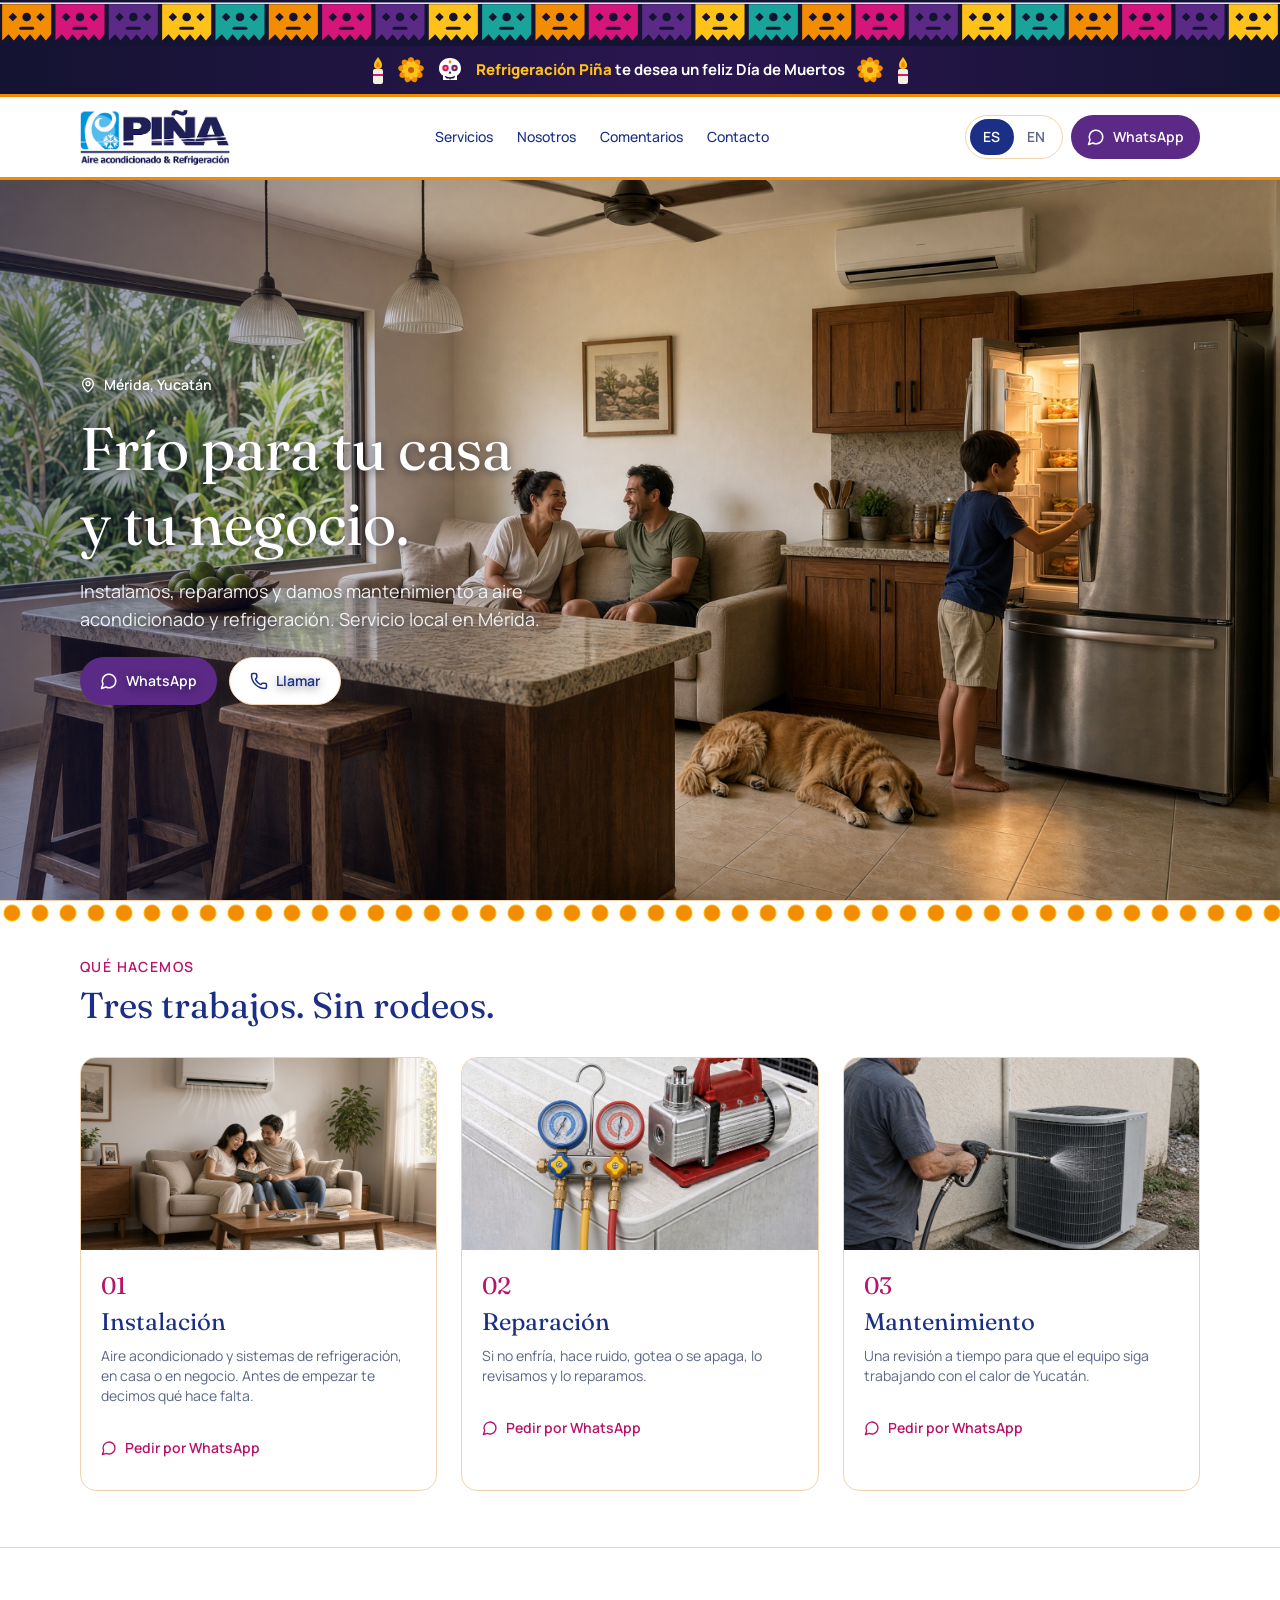
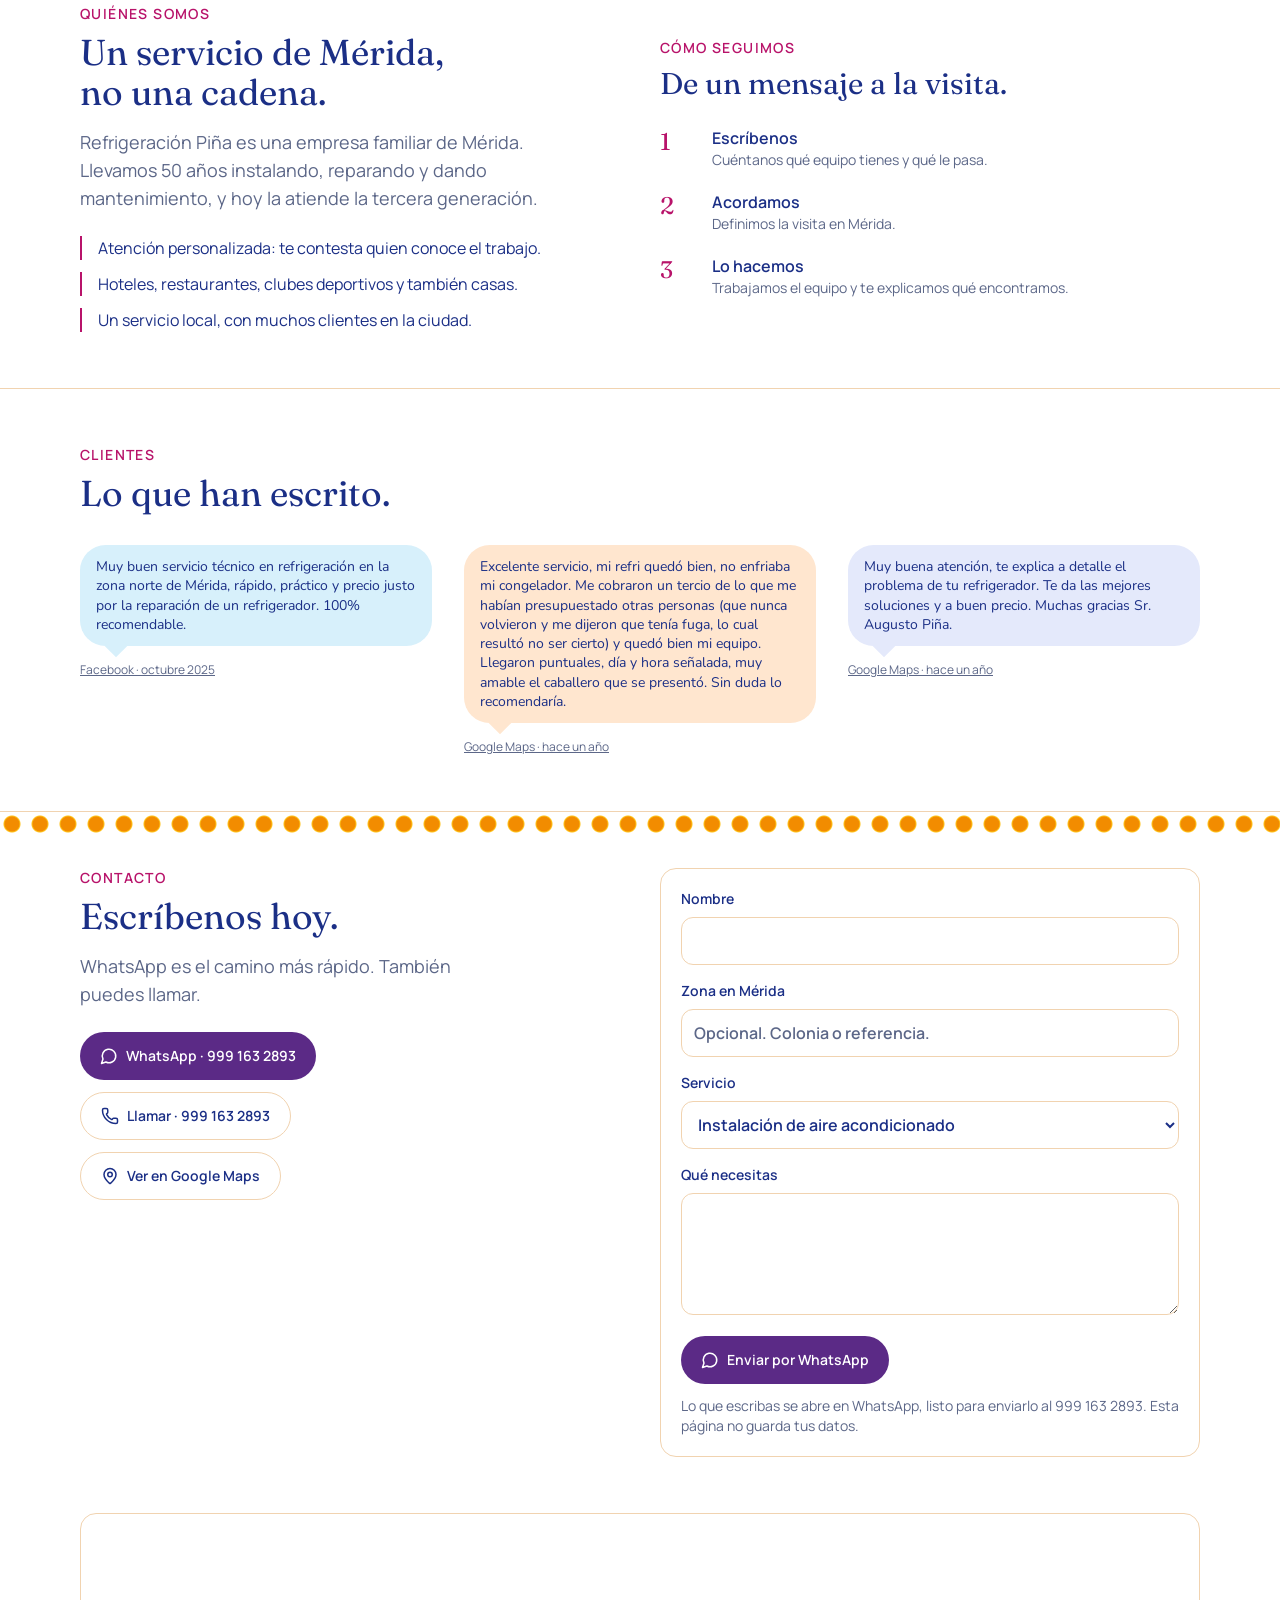
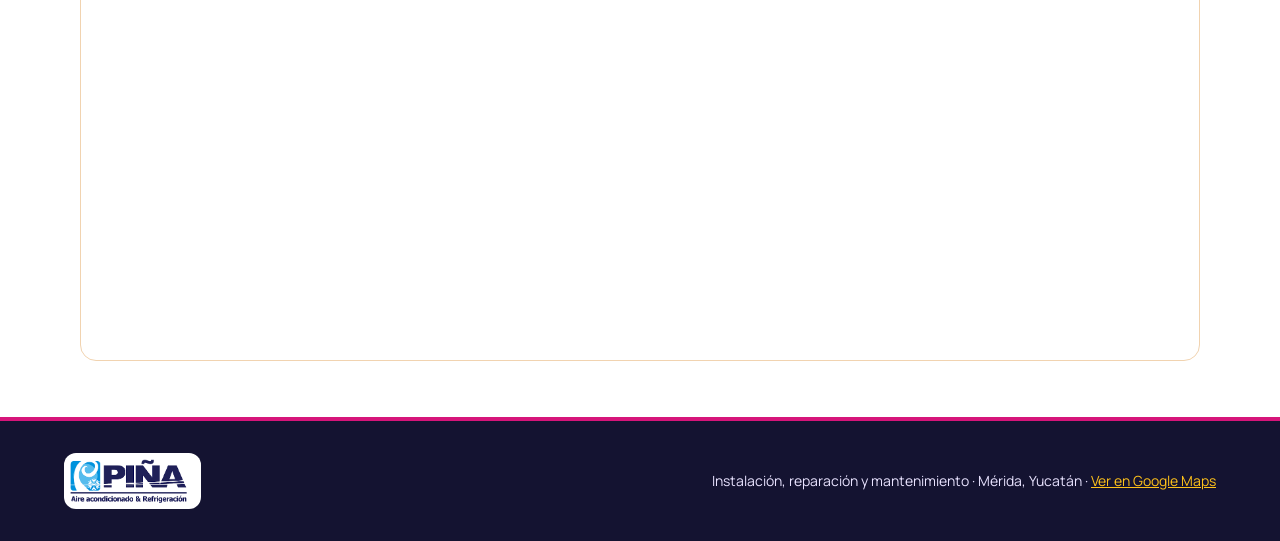
==== commit 515ce9c1: "Tema temporal Día de Muertos 2026 (papel picado, cempasúchil, velas, calaverita)" ====
--- a/index.html
+++ b/index.html
@@ -1 +1 @@
-<!DOCTYPE html><html lang="es" class="antialiased"><head><meta charSet="utf-8"/><meta name="viewport" content="width=device-width, initial-scale=1"/><link rel="preload" as="image" href="./index_files/logo.png"/><link rel="preload" as="image" href="./index_files/hogar-4.jpg"/><link rel="preload" as="image" href="./index_files/evap-2.jpg"/><link rel="preload" as="image" href="./index_files/tools-6.jpg"/><link rel="preload" as="image" href="./index_files/wash-3.jpg"/><link rel="stylesheet" href="./index_files/styles.css"><link rel="stylesheet" href="https://fonts.googleapis.com/css2?family=Fraunces:opsz,wght@9..144,560;9..144,640&amp;family=Manrope:wght@400;500;600;700&amp;family=Nunito:wght@500;600;700&amp;display=swap" data-precedence="default"/><title>Refrigeración Piña · Aire y refrigeración en Mérida</title><meta name="theme-color" content="#1b2f86"/><meta name="description" content="Instalación, reparación y mantenimiento de aire acondicionado y refrigeración en Mérida, Yucatán. WhatsApp 999 163 2893."/><link rel="icon" type="image/svg+xml" href="./favicon.svg"/><link rel="preconnect" href="https://fonts.googleapis.com"/><link rel="preconnect" href="https://fonts.gstatic.com" crossorigin="anonymous"/></head><body><div class="min-h-screen bg-bg text-ink"><header class="sticky top-0 z-20 border-b border-line bg-bg/95 backdrop-blur-sm"><div class="mx-auto flex max-w-6xl items-center justify-between gap-4 px-4 py-3"><a href="#inicio" class="flex min-h-11 items-center"><img src="./index_files/logo.png" alt="Piña, aire acondicionado y refrigeración" class="h-12 w-auto md:h-14" width="379" height="133"/></a><nav class="hidden items-center gap-6 md:flex" aria-label="Menú"><a href="#servicios" class="text-sm font-medium text-ink">Servicios</a><a href="#nosotros" class="text-sm font-medium text-ink">Nosotros</a><a href="#comentarios" class="text-sm font-medium text-ink">Comentarios</a><a href="#contacto" class="text-sm font-medium text-ink">Contacto</a></nav><div class="flex items-center gap-2"><div class="flex h-11 items-center rounded-full border border-line p-1" role="group" aria-label="Idioma"><button type="button" aria-pressed="true" class="h-9 min-w-11 rounded-full px-3 text-sm font-semibold bg-ink text-bg">ES</button><button type="button" aria-pressed="false" class="h-9 min-w-11 rounded-full px-3 text-sm font-semibold text-muted">EN</button></div><a href="https://wa.me/529991632893?text=Hola%2C%20quiero%20un%20servicio." class="hidden h-11 items-center gap-2 rounded-full bg-pine px-4 text-sm font-semibold text-pine-ink md:inline-flex"><svg xmlns="http://www.w3.org/2000/svg" width="18" height="18" viewBox="0 0 24 24" fill="none" stroke="currentColor" stroke-width="2" stroke-linecap="round" stroke-linejoin="round" class="lucide lucide-message-circle" aria-hidden="true"><path d="M7.9 20A9 9 0 1 0 4 16.1L2 22Z"></path></svg>WhatsApp</a><button type="button" class="inline-flex h-11 w-11 items-center justify-center rounded-full border border-line md:hidden" aria-expanded="false" aria-label="Menú"><svg xmlns="http://www.w3.org/2000/svg" width="20" height="20" viewBox="0 0 24 24" fill="none" stroke="currentColor" stroke-width="2" stroke-linecap="round" stroke-linejoin="round" class="lucide lucide-menu" aria-hidden="true"><path d="M4 12h16"></path><path d="M4 18h16"></path><path d="M4 6h16"></path></svg></button></div></div></header><main class="pb-24 md:pb-0"><section id="inicio" class="relative min-h-[40rem] w-full overflow-hidden md:aspect-[16/9] md:min-h-[32rem]"><img src="./index_files/hogar-4.jpg" alt="Una pareja platicando, un niño abriendo el refrigerador y un jardín por la ventana" class="absolute inset-0 h-full w-full object-cover object-center"/><div class="absolute inset-0 bg-[linear-gradient(to_right,rgba(12,22,70,0.5)_0%,rgba(12,22,70,0.22)_26%,transparent_48%)]"></div><div class="relative mx-auto flex h-full max-w-6xl items-center px-4 py-16"><div class="hero-plain max-w-xl text-white"><p class="mb-4 inline-flex items-center gap-2 text-sm font-semibold"><svg xmlns="http://www.w3.org/2000/svg" width="16" height="16" viewBox="0 0 24 24" fill="none" stroke="currentColor" stroke-width="2" stroke-linecap="round" stroke-linejoin="round" class="lucide lucide-map-pin" aria-hidden="true"><path d="M20 10c0 4.993-5.539 10.193-7.399 11.799a1 1 0 0 1-1.202 0C9.539 20.193 4 14.993 4 10a8 8 0 0 1 16 0"></path><circle cx="12" cy="10" r="3"></circle></svg>Mérida, Yucatán</p><h1 class="font-display text-5xl leading-tight md:text-6xl">Frío para tu casa y tu negocio.</h1><p class="mt-4 max-w-lg text-lg text-white/90">Instalamos, reparamos y damos mantenimiento a aire acondicionado y refrigeración. Servicio local en Mérida.</p><div class="mt-6 flex flex-wrap gap-3"><a href="https://wa.me/529991632893?text=Hola%2C%20quiero%20un%20servicio." class="inline-flex h-12 items-center gap-2 rounded-full bg-pine px-5 text-sm font-semibold text-pine-ink"><svg xmlns="http://www.w3.org/2000/svg" width="18" height="18" viewBox="0 0 24 24" fill="none" stroke="currentColor" stroke-width="2" stroke-linecap="round" stroke-linejoin="round" class="lucide lucide-message-circle" aria-hidden="true"><path d="M7.9 20A9 9 0 1 0 4 16.1L2 22Z"></path></svg>WhatsApp</a><a href="tel:+529991632893" class="inline-flex h-12 items-center gap-2 rounded-full border border-line bg-paper px-5 text-sm font-semibold text-ink"><svg xmlns="http://www.w3.org/2000/svg" width="18" height="18" viewBox="0 0 24 24" fill="none" stroke="currentColor" stroke-width="2" stroke-linecap="round" stroke-linejoin="round" class="lucide lucide-phone" aria-hidden="true"><path d="M13.832 16.568a1 1 0 0 0 1.213-.303l.355-.465A2 2 0 0 1 17 15h3a2 2 0 0 1 2 2v3a2 2 0 0 1-2 2A18 18 0 0 1 2 4a2 2 0 0 1 2-2h3a2 2 0 0 1 2 2v3a2 2 0 0 1-.8 1.6l-.468.351a1 1 0 0 0-.292 1.233 14 14 0 0 0 6.392 6.384"></path></svg>Llamar</a></div></div></div></section><section id="servicios" class="border-t border-line bg-paper"><div class="mx-auto max-w-6xl px-4 py-14"><p class="text-sm font-semibold tracking-widest text-copper uppercase">Qué hacemos</p><h2 class="mt-2 font-display text-4xl">Tres trabajos. Sin rodeos.</h2><div class="mt-8 grid gap-6 md:grid-cols-3"><article class="overflow-hidden rounded-2xl border border-line bg-bg"><img src="./index_files/evap-2.jpg" alt="Familia cómoda con el evaporador instalado" class="h-48 w-full object-cover"/><div class="p-5"><p class="font-display text-2xl text-copper">01</p><h3 class="mt-1 font-display text-2xl">Instalación</h3><p class="mt-2 text-sm text-muted">Aire acondicionado y sistemas de refrigeración, en casa o en negocio. Antes de empezar te decimos qué hace falta.</p><a href="https://wa.me/529991632893?text=Quiero%20cotizar%20una%20instalaci%C3%B3n" class="mt-5 inline-flex h-11 items-center gap-2 text-sm font-semibold text-copper"><svg xmlns="http://www.w3.org/2000/svg" width="16" height="16" viewBox="0 0 24 24" fill="none" stroke="currentColor" stroke-width="2" stroke-linecap="round" stroke-linejoin="round" class="lucide lucide-message-circle" aria-hidden="true"><path d="M7.9 20A9 9 0 1 0 4 16.1L2 22Z"></path></svg>Pedir por WhatsApp</a></div></article><article class="overflow-hidden rounded-2xl border border-line bg-bg"><img src="./index_files/tools-6.jpg" alt="Manómetros nuevos y una bomba de vacío" class="h-48 w-full object-cover"/><div class="p-5"><p class="font-display text-2xl text-copper">02</p><h3 class="mt-1 font-display text-2xl">Reparación</h3><p class="mt-2 text-sm text-muted">Si no enfría, hace ruido, gotea o se apaga, lo revisamos y lo reparamos.</p><a href="https://wa.me/529991632893?text=Necesito%20una%20reparaci%C3%B3n" class="mt-5 inline-flex h-11 items-center gap-2 text-sm font-semibold text-copper"><svg xmlns="http://www.w3.org/2000/svg" width="16" height="16" viewBox="0 0 24 24" fill="none" stroke="currentColor" stroke-width="2" stroke-linecap="round" stroke-linejoin="round" class="lucide lucide-message-circle" aria-hidden="true"><path d="M7.9 20A9 9 0 1 0 4 16.1L2 22Z"></path></svg>Pedir por WhatsApp</a></div></article><article class="overflow-hidden rounded-2xl border border-line bg-bg"><img src="./index_files/wash-3.jpg" alt="Lavado del equipo con hidrolavadora" class="h-48 w-full object-cover"/><div class="p-5"><p class="font-display text-2xl text-copper">03</p><h3 class="mt-1 font-display text-2xl">Mantenimiento</h3><p class="mt-2 text-sm text-muted">Una revisión a tiempo para que el equipo siga trabajando con el calor de Yucatán.</p><a href="https://wa.me/529991632893?text=Quiero%20agendar%20mantenimiento" class="mt-5 inline-flex h-11 items-center gap-2 text-sm font-semibold text-copper"><svg xmlns="http://www.w3.org/2000/svg" width="16" height="16" viewBox="0 0 24 24" fill="none" stroke="currentColor" stroke-width="2" stroke-linecap="round" stroke-linejoin="round" class="lucide lucide-message-circle" aria-hidden="true"><path d="M7.9 20A9 9 0 1 0 4 16.1L2 22Z"></path></svg>Pedir por WhatsApp</a></div></article></div></div></section><section id="nosotros" class="border-t border-line bg-bg text-ink"><div class="mx-auto grid max-w-6xl gap-10 px-4 py-14 md:grid-cols-2 md:items-center"><div><p class="text-sm font-semibold tracking-widest text-copper uppercase">Quiénes somos</p><h2 class="mt-2 font-display text-4xl">Un servicio de Mérida, no una cadena.</h2><p class="mt-4 max-w-lg text-lg text-muted">Refrigeración Piña es una empresa familiar de Mérida. Llevamos 50 años instalando, reparando y dando mantenimiento, y hoy la atiende la tercera generación.</p><ul class="mt-6 flex flex-col gap-3"><li class="border-l-2 border-copper pl-4 text-base text-ink">Atención personalizada: te contesta quien conoce el trabajo.</li><li class="border-l-2 border-copper pl-4 text-base text-ink">Hoteles, restaurantes, clubes deportivos y también casas.</li><li class="border-l-2 border-copper pl-4 text-base text-ink">Un servicio local, con muchos clientes en la ciudad.</li></ul></div><div><p class="text-sm font-semibold tracking-widest text-copper uppercase">Cómo seguimos</p><h3 class="mt-2 font-display text-3xl">De un mensaje a la visita.</h3><ol class="mt-6 flex flex-col gap-5"><li class="grid grid-cols-[2.5rem_1fr] gap-3"><span class="font-display text-2xl text-copper">1</span><div><p class="font-semibold">Escríbenos</p><p class="text-sm text-muted">Cuéntanos qué equipo tienes y qué le pasa.</p></div></li><li class="grid grid-cols-[2.5rem_1fr] gap-3"><span class="font-display text-2xl text-copper">2</span><div><p class="font-semibold">Acordamos</p><p class="text-sm text-muted">Definimos la visita en Mérida.</p></div></li><li class="grid grid-cols-[2.5rem_1fr] gap-3"><span class="font-display text-2xl text-copper">3</span><div><p class="font-semibold">Lo hacemos</p><p class="text-sm text-muted">Trabajamos el equipo y te explicamos qué encontramos.</p></div></li></ol></div></div></section><section id="comentarios" class="border-t border-line"><div class="mx-auto max-w-6xl px-4 py-14"><p class="text-sm font-semibold tracking-widest text-copper uppercase">Clientes</p><h2 class="mt-2 font-display text-4xl">Lo que han escrito.</h2><div class="mt-8 grid gap-8 md:grid-cols-3"><figure><blockquote class="font-quote relative rounded-[1.6rem] px-4 py-3 text-sm leading-snug text-ink bg-[#d7f0fb]">Muy buen servicio técnico en refrigeración en la zona norte de Mérida, rápido, práctico y precio justo por la reparación de un refrigerador. 100% recomendable.<span aria-hidden="true" class="absolute -bottom-2 left-7 h-4 w-4 rotate-45 bg-[#d7f0fb]"></span></blockquote><figcaption class="mt-4 text-xs text-muted"><a href="https://www.facebook.com/refrigeracionpina/reviews" class="underline" target="_blank" rel="noreferrer">Facebook · octubre 2025</a></figcaption></figure><figure><blockquote class="font-quote relative rounded-[1.6rem] px-4 py-3 text-sm leading-snug text-ink bg-[#ffe6cf]">Excelente servicio, mi refri quedó bien, no enfriaba mi congelador. Me cobraron un tercio de lo que me habían presupuestado otras personas (que nunca volvieron y me dijeron que tenía fuga, lo cual resultó no ser cierto) y quedó bien mi equipo. Llegaron puntuales, día y hora señalada, muy amable el caballero que se presentó. Sin duda lo recomendaría.<span aria-hidden="true" class="absolute -bottom-2 left-7 h-4 w-4 rotate-45 bg-[#ffe6cf]"></span></blockquote><figcaption class="mt-4 text-xs text-muted"><a href="https://www.facebook.com/refrigeracionpina/reviews" class="underline" target="_blank" rel="noreferrer">Google Maps · hace un año</a></figcaption></figure><figure><blockquote class="font-quote relative rounded-[1.6rem] px-4 py-3 text-sm leading-snug text-ink bg-[#e4e9fb]">Muy buena atención, te explica a detalle el problema de tu refrigerador. Te da las mejores soluciones y a buen precio. Muchas gracias Sr. Augusto Piña.<span aria-hidden="true" class="absolute -bottom-2 left-7 h-4 w-4 rotate-45 bg-[#e4e9fb]"></span></blockquote><figcaption class="mt-4 text-xs text-muted"><a href="https://www.facebook.com/refrigeracionpina/reviews" class="underline" target="_blank" rel="noreferrer">Google Maps · hace un año</a></figcaption></figure></div></div></section><section id="contacto" class="border-t border-line"><div class="mx-auto grid max-w-6xl gap-10 px-4 py-14 md:grid-cols-2"><div><p class="text-sm font-semibold tracking-widest text-copper uppercase">Contacto</p><h2 class="mt-2 font-display text-4xl text-ink">Escríbenos hoy.</h2><p class="mt-4 max-w-md text-lg text-muted">WhatsApp es el camino más rápido. También puedes llamar.</p><div class="mt-6 flex flex-col gap-3"><a href="https://wa.me/529991632893?text=Hola%2C%20quiero%20un%20servicio." class="inline-flex h-12 w-fit items-center gap-2 rounded-full bg-pine px-5 text-sm font-semibold text-pine-ink"><svg xmlns="http://www.w3.org/2000/svg" width="18" height="18" viewBox="0 0 24 24" fill="none" stroke="currentColor" stroke-width="2" stroke-linecap="round" stroke-linejoin="round" class="lucide lucide-message-circle" aria-hidden="true"><path d="M7.9 20A9 9 0 1 0 4 16.1L2 22Z"></path></svg>WhatsApp<!-- --> · <!-- -->999 163 2893</a><a href="tel:+529991632893" class="inline-flex h-12 w-fit items-center gap-2 rounded-full border border-line px-5 text-sm font-semibold"><svg xmlns="http://www.w3.org/2000/svg" width="18" height="18" viewBox="0 0 24 24" fill="none" stroke="currentColor" stroke-width="2" stroke-linecap="round" stroke-linejoin="round" class="lucide lucide-phone" aria-hidden="true"><path d="M13.832 16.568a1 1 0 0 0 1.213-.303l.355-.465A2 2 0 0 1 17 15h3a2 2 0 0 1 2 2v3a2 2 0 0 1-2 2A18 18 0 0 1 2 4a2 2 0 0 1 2-2h3a2 2 0 0 1 2 2v3a2 2 0 0 1-.8 1.6l-.468.351a1 1 0 0 0-.292 1.233 14 14 0 0 0 6.392 6.384"></path></svg>Llamar<!-- --> · <!-- -->999 163 2893</a><a href="https://maps.google.com/maps?q=Refrigeraci%C3%B3n+Pi%C3%B1a+M%C3%A9rida&amp;hl=es&amp;z=16" class="inline-flex h-12 w-fit items-center gap-2 rounded-full border border-line px-5 text-sm font-semibold"><svg xmlns="http://www.w3.org/2000/svg" width="18" height="18" viewBox="0 0 24 24" fill="none" stroke="currentColor" stroke-width="2" stroke-linecap="round" stroke-linejoin="round" class="lucide lucide-map-pin" aria-hidden="true"><path d="M20 10c0 4.993-5.539 10.193-7.399 11.799a1 1 0 0 1-1.202 0C9.539 20.193 4 14.993 4 10a8 8 0 0 1 16 0"></path><circle cx="12" cy="10" r="3"></circle></svg>Ver en Google Maps</a></div></div><form class="rounded-2xl border border-line bg-paper p-5" noValidate=""><label class="block text-sm font-semibold">Nombre<input class="mt-2 h-12 w-full rounded-xl border border-line bg-bg px-3 text-base" autoComplete="name" value=""/></label><label class="mt-4 block text-sm font-semibold">Zona en Mérida<input placeholder="Opcional. Colonia o referencia." class="mt-2 h-12 w-full rounded-xl border border-line bg-bg px-3 text-base placeholder:text-muted" value=""/></label><label class="mt-4 block text-sm font-semibold">Servicio<select class="mt-2 h-12 w-full rounded-xl border border-line bg-bg px-3 text-base"><option selected="">Instalación de aire acondicionado</option><option>Reparación de aire acondicionado</option><option>Mantenimiento de aire acondicionado</option><option>Instalación de refrigeración</option><option>Reparación de refrigeración</option><option>Mantenimiento de refrigeración</option><option>Aún no estoy seguro</option></select></label><label class="mt-4 block text-sm font-semibold">Qué necesitas<textarea rows="4" class="mt-2 w-full rounded-xl border border-line bg-bg px-3 py-3 text-base"></textarea></label><a href="#contacto" rel="noreferrer" class="mt-4 inline-flex h-12 items-center gap-2 rounded-full bg-pine px-5 text-sm font-semibold text-pine-ink"><svg xmlns="http://www.w3.org/2000/svg" width="18" height="18" viewBox="0 0 24 24" fill="none" stroke="currentColor" stroke-width="2" stroke-linecap="round" stroke-linejoin="round" class="lucide lucide-message-circle" aria-hidden="true"><path d="M7.9 20A9 9 0 1 0 4 16.1L2 22Z"></path></svg>Enviar por WhatsApp</a><p class="mt-3 text-sm text-muted">Lo que escribas se abre en WhatsApp, listo para enviarlo al 999 163 2893. Esta página no guarda tus datos.</p></form></div><div class="mx-auto max-w-6xl px-4 pb-14"><iframe title="Ver en Google Maps" src="https://maps.google.com/maps?q=Refrigeraci%C3%B3n%20Pi%C3%B1a%20M%C3%A9rida&amp;hl=es&amp;z=15&amp;output=embed" class="h-80 w-full rounded-2xl border border-line md:h-[28rem]" loading="lazy" referrerPolicy="no-referrer-when-downgrade" allowFullScreen=""></iframe></div></section></main><footer class="border-t border-line px-4 pt-8 pb-28 md:pb-8"><div class="mx-auto flex max-w-6xl flex-col gap-2 md:flex-row md:items-center md:justify-between"><img src="./index_files/logo.png" alt="Piña, aire acondicionado y refrigeración" class="h-12 w-auto" width="379" height="133"/><p class="text-sm text-muted">Instalación, reparación y mantenimiento · Mérida, Yucatán<!-- --> · <a href="https://maps.google.com/maps?q=Refrigeraci%C3%B3n+Pi%C3%B1a+M%C3%A9rida&amp;hl=es&amp;z=16" class="underline">Ver en Google Maps</a></p></div></footer><div class="fixed inset-x-0 bottom-0 z-20 border-t border-line bg-bg p-3 md:hidden"><a href="https://wa.me/529991632893?text=Hola%2C%20quiero%20un%20servicio." class="flex h-12 items-center justify-center gap-2 rounded-full bg-pine text-sm font-semibold text-pine-ink"><svg xmlns="http://www.w3.org/2000/svg" width="18" height="18" viewBox="0 0 24 24" fill="none" stroke="currentColor" stroke-width="2" stroke-linecap="round" stroke-linejoin="round" class="lucide lucide-message-circle" aria-hidden="true"><path d="M7.9 20A9 9 0 1 0 4 16.1L2 22Z"></path></svg>Pedir servicio</a></div></div><script src="./site.js"></script></body></html>+<!DOCTYPE html><html lang="es" class="antialiased"><head><meta charSet="utf-8"/><meta name="viewport" content="width=device-width, initial-scale=1"/><link rel="preload" as="image" href="./index_files/logo.png"/><link rel="preload" as="image" href="./index_files/hogar-4.jpg"/><link rel="preload" as="image" href="./index_files/evap-2.jpg"/><link rel="preload" as="image" href="./index_files/tools-6.jpg"/><link rel="preload" as="image" href="./index_files/wash-3.jpg"/><link rel="stylesheet" href="./index_files/styles.css"><!-- DIA DE MUERTOS (inicio) --><link rel="stylesheet" href="./index_files/muertos.css"><!-- DIA DE MUERTOS (fin) --><link rel="stylesheet" href="https://fonts.googleapis.com/css2?family=Fraunces:opsz,wght@9..144,560;9..144,640&amp;family=Manrope:wght@400;500;600;700&amp;family=Nunito:wght@500;600;700&amp;display=swap" data-precedence="default"/><title>Refrigeración Piña · Aire y refrigeración en Mérida</title><meta name="theme-color" content="#1b2f86"/><meta name="description" content="Instalación, reparación y mantenimiento de aire acondicionado y refrigeración en Mérida, Yucatán. WhatsApp 999 163 2893."/><link rel="icon" type="image/svg+xml" href="./favicon.svg"/><link rel="preconnect" href="https://fonts.googleapis.com"/><link rel="preconnect" href="https://fonts.gstatic.com" crossorigin="anonymous"/></head><body><!-- DIA DE MUERTOS (inicio) --><div class="dm-papel" aria-hidden="true"><svg viewBox="0 0 1200 46" preserveAspectRatio="xMinYMin slice"><line x1="0" y1="3" x2="2000" y2="3" stroke="#e9e3ff" stroke-width="1.5"/><g transform="translate(0,0)"><path d="M2 4h46v28l-5 6-5-6-5 6-5-6-5 6-5-6-5 6-5-6-6 6z" fill="#f28c00"/><circle cx="25" cy="16" r="4" fill="#141331"/><path d="M12 12l4 4-4 4-4-4zM38 12l4 4-4 4-4-4z" fill="#141331"/><rect x="18" y="25" width="14" height="3" rx="1.5" fill="#141331"/></g><g transform="translate(50,0)"><path d="M2 4h46v28l-5 6-5-6-5 6-5-6-5 6-5-6-5 6-5-6-6 6z" fill="#d6157a"/><circle cx="25" cy="16" r="4" fill="#141331"/><path d="M12 12l4 4-4 4-4-4zM38 12l4 4-4 4-4-4z" fill="#141331"/><rect x="18" y="25" width="14" height="3" rx="1.5" fill="#141331"/></g><g transform="translate(100,0)"><path d="M2 4h46v28l-5 6-5-6-5 6-5-6-5 6-5-6-5 6-5-6-6 6z" fill="#5b2a86"/><circle cx="25" cy="16" r="4" fill="#141331"/><path d="M12 12l4 4-4 4-4-4zM38 12l4 4-4 4-4-4z" fill="#141331"/><rect x="18" y="25" width="14" height="3" rx="1.5" fill="#141331"/></g><g transform="translate(150,0)"><path d="M2 4h46v28l-5 6-5-6-5 6-5-6-5 6-5-6-5 6-5-6-6 6z" fill="#ffc21a"/><circle cx="25" cy="16" r="4" fill="#141331"/><path d="M12 12l4 4-4 4-4-4zM38 12l4 4-4 4-4-4z" fill="#141331"/><rect x="18" y="25" width="14" height="3" rx="1.5" fill="#141331"/></g><g transform="translate(200,0)"><path d="M2 4h46v28l-5 6-5-6-5 6-5-6-5 6-5-6-5 6-5-6-6 6z" fill="#1aa39a"/><circle cx="25" cy="16" r="4" fill="#141331"/><path d="M12 12l4 4-4 4-4-4zM38 12l4 4-4 4-4-4z" fill="#141331"/><rect x="18" y="25" width="14" height="3" rx="1.5" fill="#141331"/></g><g transform="translate(250,0)"><path d="M2 4h46v28l-5 6-5-6-5 6-5-6-5 6-5-6-5 6-5-6-6 6z" fill="#f28c00"/><circle cx="25" cy="16" r="4" fill="#141331"/><path d="M12 12l4 4-4 4-4-4zM38 12l4 4-4 4-4-4z" fill="#141331"/><rect x="18" y="25" width="14" height="3" rx="1.5" fill="#141331"/></g><g transform="translate(300,0)"><path d="M2 4h46v28l-5 6-5-6-5 6-5-6-5 6-5-6-5 6-5-6-6 6z" fill="#d6157a"/><circle cx="25" cy="16" r="4" fill="#141331"/><path d="M12 12l4 4-4 4-4-4zM38 12l4 4-4 4-4-4z" fill="#141331"/><rect x="18" y="25" width="14" height="3" rx="1.5" fill="#141331"/></g><g transform="translate(350,0)"><path d="M2 4h46v28l-5 6-5-6-5 6-5-6-5 6-5-6-5 6-5-6-6 6z" fill="#5b2a86"/><circle cx="25" cy="16" r="4" fill="#141331"/><path d="M12 12l4 4-4 4-4-4zM38 12l4 4-4 4-4-4z" fill="#141331"/><rect x="18" y="25" width="14" height="3" rx="1.5" fill="#141331"/></g><g transform="translate(400,0)"><path d="M2 4h46v28l-5 6-5-6-5 6-5-6-5 6-5-6-5 6-5-6-6 6z" fill="#ffc21a"/><circle cx="25" cy="16" r="4" fill="#141331"/><path d="M12 12l4 4-4 4-4-4zM38 12l4 4-4 4-4-4z" fill="#141331"/><rect x="18" y="25" width="14" height="3" rx="1.5" fill="#141331"/></g><g transform="translate(450,0)"><path d="M2 4h46v28l-5 6-5-6-5 6-5-6-5 6-5-6-5 6-5-6-6 6z" fill="#1aa39a"/><circle cx="25" cy="16" r="4" fill="#141331"/><path d="M12 12l4 4-4 4-4-4zM38 12l4 4-4 4-4-4z" fill="#141331"/><rect x="18" y="25" width="14" height="3" rx="1.5" fill="#141331"/></g><g transform="translate(500,0)"><path d="M2 4h46v28l-5 6-5-6-5 6-5-6-5 6-5-6-5 6-5-6-6 6z" fill="#f28c00"/><circle cx="25" cy="16" r="4" fill="#141331"/><path d="M12 12l4 4-4 4-4-4zM38 12l4 4-4 4-4-4z" fill="#141331"/><rect x="18" y="25" width="14" height="3" rx="1.5" fill="#141331"/></g><g transform="translate(550,0)"><path d="M2 4h46v28l-5 6-5-6-5 6-5-6-5 6-5-6-5 6-5-6-6 6z" fill="#d6157a"/><circle cx="25" cy="16" r="4" fill="#141331"/><path d="M12 12l4 4-4 4-4-4zM38 12l4 4-4 4-4-4z" fill="#141331"/><rect x="18" y="25" width="14" height="3" rx="1.5" fill="#141331"/></g><g transform="translate(600,0)"><path d="M2 4h46v28l-5 6-5-6-5 6-5-6-5 6-5-6-5 6-5-6-6 6z" fill="#5b2a86"/><circle cx="25" cy="16" r="4" fill="#141331"/><path d="M12 12l4 4-4 4-4-4zM38 12l4 4-4 4-4-4z" fill="#141331"/><rect x="18" y="25" width="14" height="3" rx="1.5" fill="#141331"/></g><g transform="translate(650,0)"><path d="M2 4h46v28l-5 6-5-6-5 6-5-6-5 6-5-6-5 6-5-6-6 6z" fill="#ffc21a"/><circle cx="25" cy="16" r="4" fill="#141331"/><path d="M12 12l4 4-4 4-4-4zM38 12l4 4-4 4-4-4z" fill="#141331"/><rect x="18" y="25" width="14" height="3" rx="1.5" fill="#141331"/></g><g transform="translate(700,0)"><path d="M2 4h46v28l-5 6-5-6-5 6-5-6-5 6-5-6-5 6-5-6-6 6z" fill="#1aa39a"/><circle cx="25" cy="16" r="4" fill="#141331"/><path d="M12 12l4 4-4 4-4-4zM38 12l4 4-4 4-4-4z" fill="#141331"/><rect x="18" y="25" width="14" height="3" rx="1.5" fill="#141331"/></g><g transform="translate(750,0)"><path d="M2 4h46v28l-5 6-5-6-5 6-5-6-5 6-5-6-5 6-5-6-6 6z" fill="#f28c00"/><circle cx="25" cy="16" r="4" fill="#141331"/><path d="M12 12l4 4-4 4-4-4zM38 12l4 4-4 4-4-4z" fill="#141331"/><rect x="18" y="25" width="14" height="3" rx="1.5" fill="#141331"/></g><g transform="translate(800,0)"><path d="M2 4h46v28l-5 6-5-6-5 6-5-6-5 6-5-6-5 6-5-6-6 6z" fill="#d6157a"/><circle cx="25" cy="16" r="4" fill="#141331"/><path d="M12 12l4 4-4 4-4-4zM38 12l4 4-4 4-4-4z" fill="#141331"/><rect x="18" y="25" width="14" height="3" rx="1.5" fill="#141331"/></g><g transform="translate(850,0)"><path d="M2 4h46v28l-5 6-5-6-5 6-5-6-5 6-5-6-5 6-5-6-6 6z" fill="#5b2a86"/><circle cx="25" cy="16" r="4" fill="#141331"/><path d="M12 12l4 4-4 4-4-4zM38 12l4 4-4 4-4-4z" fill="#141331"/><rect x="18" y="25" width="14" height="3" rx="1.5" fill="#141331"/></g><g transform="translate(900,0)"><path d="M2 4h46v28l-5 6-5-6-5 6-5-6-5 6-5-6-5 6-5-6-6 6z" fill="#ffc21a"/><circle cx="25" cy="16" r="4" fill="#141331"/><path d="M12 12l4 4-4 4-4-4zM38 12l4 4-4 4-4-4z" fill="#141331"/><rect x="18" y="25" width="14" height="3" rx="1.5" fill="#141331"/></g><g transform="translate(950,0)"><path d="M2 4h46v28l-5 6-5-6-5 6-5-6-5 6-5-6-5 6-5-6-6 6z" fill="#1aa39a"/><circle cx="25" cy="16" r="4" fill="#141331"/><path d="M12 12l4 4-4 4-4-4zM38 12l4 4-4 4-4-4z" fill="#141331"/><rect x="18" y="25" width="14" height="3" rx="1.5" fill="#141331"/></g><g transform="translate(1000,0)"><path d="M2 4h46v28l-5 6-5-6-5 6-5-6-5 6-5-6-5 6-5-6-6 6z" fill="#f28c00"/><circle cx="25" cy="16" r="4" fill="#141331"/><path d="M12 12l4 4-4 4-4-4zM38 12l4 4-4 4-4-4z" fill="#141331"/><rect x="18" y="25" width="14" height="3" rx="1.5" fill="#141331"/></g><g transform="translate(1050,0)"><path d="M2 4h46v28l-5 6-5-6-5 6-5-6-5 6-5-6-5 6-5-6-6 6z" fill="#d6157a"/><circle cx="25" cy="16" r="4" fill="#141331"/><path d="M12 12l4 4-4 4-4-4zM38 12l4 4-4 4-4-4z" fill="#141331"/><rect x="18" y="25" width="14" height="3" rx="1.5" fill="#141331"/></g><g transform="translate(1100,0)"><path d="M2 4h46v28l-5 6-5-6-5 6-5-6-5 6-5-6-5 6-5-6-6 6z" fill="#5b2a86"/><circle cx="25" cy="16" r="4" fill="#141331"/><path d="M12 12l4 4-4 4-4-4zM38 12l4 4-4 4-4-4z" fill="#141331"/><rect x="18" y="25" width="14" height="3" rx="1.5" fill="#141331"/></g><g transform="translate(1150,0)"><path d="M2 4h46v28l-5 6-5-6-5 6-5-6-5 6-5-6-5 6-5-6-6 6z" fill="#ffc21a"/><circle cx="25" cy="16" r="4" fill="#141331"/><path d="M12 12l4 4-4 4-4-4zM38 12l4 4-4 4-4-4z" fill="#141331"/><rect x="18" y="25" width="14" height="3" rx="1.5" fill="#141331"/></g><g transform="translate(1200,0)"><path d="M2 4h46v28l-5 6-5-6-5 6-5-6-5 6-5-6-5 6-5-6-6 6z" fill="#1aa39a"/><circle cx="25" cy="16" r="4" fill="#141331"/><path d="M12 12l4 4-4 4-4-4zM38 12l4 4-4 4-4-4z" fill="#141331"/><rect x="18" y="25" width="14" height="3" rx="1.5" fill="#141331"/></g><g transform="translate(1250,0)"><path d="M2 4h46v28l-5 6-5-6-5 6-5-6-5 6-5-6-5 6-5-6-6 6z" fill="#f28c00"/><circle cx="25" cy="16" r="4" fill="#141331"/><path d="M12 12l4 4-4 4-4-4zM38 12l4 4-4 4-4-4z" fill="#141331"/><rect x="18" y="25" width="14" height="3" rx="1.5" fill="#141331"/></g><g transform="translate(1300,0)"><path d="M2 4h46v28l-5 6-5-6-5 6-5-6-5 6-5-6-5 6-5-6-6 6z" fill="#d6157a"/><circle cx="25" cy="16" r="4" fill="#141331"/><path d="M12 12l4 4-4 4-4-4zM38 12l4 4-4 4-4-4z" fill="#141331"/><rect x="18" y="25" width="14" height="3" rx="1.5" fill="#141331"/></g><g transform="translate(1350,0)"><path d="M2 4h46v28l-5 6-5-6-5 6-5-6-5 6-5-6-5 6-5-6-6 6z" fill="#5b2a86"/><circle cx="25" cy="16" r="4" fill="#141331"/><path d="M12 12l4 4-4 4-4-4zM38 12l4 4-4 4-4-4z" fill="#141331"/><rect x="18" y="25" width="14" height="3" rx="1.5" fill="#141331"/></g><g transform="translate(1400,0)"><path d="M2 4h46v28l-5 6-5-6-5 6-5-6-5 6-5-6-5 6-5-6-6 6z" fill="#ffc21a"/><circle cx="25" cy="16" r="4" fill="#141331"/><path d="M12 12l4 4-4 4-4-4zM38 12l4 4-4 4-4-4z" fill="#141331"/><rect x="18" y="25" width="14" height="3" rx="1.5" fill="#141331"/></g><g transform="translate(1450,0)"><path d="M2 4h46v28l-5 6-5-6-5 6-5-6-5 6-5-6-5 6-5-6-6 6z" fill="#1aa39a"/><circle cx="25" cy="16" r="4" fill="#141331"/><path d="M12 12l4 4-4 4-4-4zM38 12l4 4-4 4-4-4z" fill="#141331"/><rect x="18" y="25" width="14" height="3" rx="1.5" fill="#141331"/></g><g transform="translate(1500,0)"><path d="M2 4h46v28l-5 6-5-6-5 6-5-6-5 6-5-6-5 6-5-6-6 6z" fill="#f28c00"/><circle cx="25" cy="16" r="4" fill="#141331"/><path d="M12 12l4 4-4 4-4-4zM38 12l4 4-4 4-4-4z" fill="#141331"/><rect x="18" y="25" width="14" height="3" rx="1.5" fill="#141331"/></g><g transform="translate(1550,0)"><path d="M2 4h46v28l-5 6-5-6-5 6-5-6-5 6-5-6-5 6-5-6-6 6z" fill="#d6157a"/><circle cx="25" cy="16" r="4" fill="#141331"/><path d="M12 12l4 4-4 4-4-4zM38 12l4 4-4 4-4-4z" fill="#141331"/><rect x="18" y="25" width="14" height="3" rx="1.5" fill="#141331"/></g><g transform="translate(1600,0)"><path d="M2 4h46v28l-5 6-5-6-5 6-5-6-5 6-5-6-5 6-5-6-6 6z" fill="#5b2a86"/><circle cx="25" cy="16" r="4" fill="#141331"/><path d="M12 12l4 4-4 4-4-4zM38 12l4 4-4 4-4-4z" fill="#141331"/><rect x="18" y="25" width="14" height="3" rx="1.5" fill="#141331"/></g><g transform="translate(1650,0)"><path d="M2 4h46v28l-5 6-5-6-5 6-5-6-5 6-5-6-5 6-5-6-6 6z" fill="#ffc21a"/><circle cx="25" cy="16" r="4" fill="#141331"/><path d="M12 12l4 4-4 4-4-4zM38 12l4 4-4 4-4-4z" fill="#141331"/><rect x="18" y="25" width="14" height="3" rx="1.5" fill="#141331"/></g><g transform="translate(1700,0)"><path d="M2 4h46v28l-5 6-5-6-5 6-5-6-5 6-5-6-5 6-5-6-6 6z" fill="#1aa39a"/><circle cx="25" cy="16" r="4" fill="#141331"/><path d="M12 12l4 4-4 4-4-4zM38 12l4 4-4 4-4-4z" fill="#141331"/><rect x="18" y="25" width="14" height="3" rx="1.5" fill="#141331"/></g><g transform="translate(1750,0)"><path d="M2 4h46v28l-5 6-5-6-5 6-5-6-5 6-5-6-5 6-5-6-6 6z" fill="#f28c00"/><circle cx="25" cy="16" r="4" fill="#141331"/><path d="M12 12l4 4-4 4-4-4zM38 12l4 4-4 4-4-4z" fill="#141331"/><rect x="18" y="25" width="14" height="3" rx="1.5" fill="#141331"/></g><g transform="translate(1800,0)"><path d="M2 4h46v28l-5 6-5-6-5 6-5-6-5 6-5-6-5 6-5-6-6 6z" fill="#d6157a"/><circle cx="25" cy="16" r="4" fill="#141331"/><path d="M12 12l4 4-4 4-4-4zM38 12l4 4-4 4-4-4z" fill="#141331"/><rect x="18" y="25" width="14" height="3" rx="1.5" fill="#141331"/></g><g transform="translate(1850,0)"><path d="M2 4h46v28l-5 6-5-6-5 6-5-6-5 6-5-6-5 6-5-6-6 6z" fill="#5b2a86"/><circle cx="25" cy="16" r="4" fill="#141331"/><path d="M12 12l4 4-4 4-4-4zM38 12l4 4-4 4-4-4z" fill="#141331"/><rect x="18" y="25" width="14" height="3" rx="1.5" fill="#141331"/></g><g transform="translate(1900,0)"><path d="M2 4h46v28l-5 6-5-6-5 6-5-6-5 6-5-6-5 6-5-6-6 6z" fill="#ffc21a"/><circle cx="25" cy="16" r="4" fill="#141331"/><path d="M12 12l4 4-4 4-4-4zM38 12l4 4-4 4-4-4z" fill="#141331"/><rect x="18" y="25" width="14" height="3" rx="1.5" fill="#141331"/></g><g transform="translate(1950,0)"><path d="M2 4h46v28l-5 6-5-6-5 6-5-6-5 6-5-6-5 6-5-6-6 6z" fill="#1aa39a"/><circle cx="25" cy="16" r="4" fill="#141331"/><path d="M12 12l4 4-4 4-4-4zM38 12l4 4-4 4-4-4z" fill="#141331"/><rect x="18" y="25" width="14" height="3" rx="1.5" fill="#141331"/></g></svg></div><div class="dm-saludo" role="note"><svg width="16" height="28" viewBox="0 0 16 28" aria-hidden="true"><path class="dm-flama" d="M8 1c3 4 4 6 4 8a4 4 0 0 1-8 0c0-2 1-4 4-8z" fill="#ffc21a"/><path d="M8 5c1.5 2.5 2 3.5 2 4.5a2 2 0 0 1-4 0c0-1 .5-2 2-4.5z" fill="#f28c00"/><rect x="3" y="13" width="10" height="15" rx="2" fill="#f5efe0"/><rect x="3" y="18" width="10" height="2" fill="#d6157a"/></svg><span class="dm-hide-sm"><svg width="26" height="26" viewBox="0 0 26 26" aria-hidden="true"><g fill="#f28c00"><ellipse cx="13" cy="5.5" rx="3.6" ry="5.5" transform="rotate(0 13 13)"/><ellipse cx="13" cy="5.5" rx="3.6" ry="5.5" transform="rotate(40 13 13)"/><ellipse cx="13" cy="5.5" rx="3.6" ry="5.5" transform="rotate(80 13 13)"/><ellipse cx="13" cy="5.5" rx="3.6" ry="5.5" transform="rotate(120 13 13)"/><ellipse cx="13" cy="5.5" rx="3.6" ry="5.5" transform="rotate(160 13 13)"/><ellipse cx="13" cy="5.5" rx="3.6" ry="5.5" transform="rotate(200 13 13)"/><ellipse cx="13" cy="5.5" rx="3.6" ry="5.5" transform="rotate(240 13 13)"/><ellipse cx="13" cy="5.5" rx="3.6" ry="5.5" transform="rotate(280 13 13)"/><ellipse cx="13" cy="5.5" rx="3.6" ry="5.5" transform="rotate(320 13 13)"/></g><g fill="#ffc21a"><ellipse cx="13" cy="8" rx="2.6" ry="4" transform="rotate(20 13 13)"/><ellipse cx="13" cy="8" rx="2.6" ry="4" transform="rotate(60 13 13)"/><ellipse cx="13" cy="8" rx="2.6" ry="4" transform="rotate(100 13 13)"/><ellipse cx="13" cy="8" rx="2.6" ry="4" transform="rotate(140 13 13)"/><ellipse cx="13" cy="8" rx="2.6" ry="4" transform="rotate(180 13 13)"/><ellipse cx="13" cy="8" rx="2.6" ry="4" transform="rotate(220 13 13)"/><ellipse cx="13" cy="8" rx="2.6" ry="4" transform="rotate(260 13 13)"/><ellipse cx="13" cy="8" rx="2.6" ry="4" transform="rotate(300 13 13)"/><ellipse cx="13" cy="8" rx="2.6" ry="4" transform="rotate(340 13 13)"/></g><circle cx="13" cy="13" r="3" fill="#c25e00"/></svg></span><svg width="28" height="28" viewBox="0 0 28 28" aria-hidden="true"><path d="M14 2C7.5 2 3 6.5 3 12.5c0 3.5 1.7 5.8 4 7v4.5h14v-4.5c2.3-1.2 4-3.5 4-7C25 6.5 20.5 2 14 2z" fill="#fff"/><circle cx="9.5" cy="12" r="3.2" fill="#d6157a"/><circle cx="18.5" cy="12" r="3.2" fill="#5b2a86"/><circle cx="9.5" cy="12" r="1.2" fill="#ffc21a"/><circle cx="18.5" cy="12" r="1.2" fill="#ffc21a"/><path d="M14 15l-1.5 2.5h3z" fill="#141331"/><path d="M9 20.5q5 3 10 0" stroke="#141331" stroke-width="1.4" fill="none"/><path d="M11 20.8v2M14 21.5v2M17 20.8v2" stroke="#141331" stroke-width="1"/><path d="M14 3.5l1.5 2.5-1.5 2-1.5-2z" fill="#f28c00"/></svg><span><b>Refrigeración Piña</b> te desea un feliz Día de Muertos</span><svg width="26" height="26" viewBox="0 0 26 26" aria-hidden="true"><g fill="#f28c00"><ellipse cx="13" cy="5.5" rx="3.6" ry="5.5" transform="rotate(0 13 13)"/><ellipse cx="13" cy="5.5" rx="3.6" ry="5.5" transform="rotate(40 13 13)"/><ellipse cx="13" cy="5.5" rx="3.6" ry="5.5" transform="rotate(80 13 13)"/><ellipse cx="13" cy="5.5" rx="3.6" ry="5.5" transform="rotate(120 13 13)"/><ellipse cx="13" cy="5.5" rx="3.6" ry="5.5" transform="rotate(160 13 13)"/><ellipse cx="13" cy="5.5" rx="3.6" ry="5.5" transform="rotate(200 13 13)"/><ellipse cx="13" cy="5.5" rx="3.6" ry="5.5" transform="rotate(240 13 13)"/><ellipse cx="13" cy="5.5" rx="3.6" ry="5.5" transform="rotate(280 13 13)"/><ellipse cx="13" cy="5.5" rx="3.6" ry="5.5" transform="rotate(320 13 13)"/></g><g fill="#ffc21a"><ellipse cx="13" cy="8" rx="2.6" ry="4" transform="rotate(20 13 13)"/><ellipse cx="13" cy="8" rx="2.6" ry="4" transform="rotate(60 13 13)"/><ellipse cx="13" cy="8" rx="2.6" ry="4" transform="rotate(100 13 13)"/><ellipse cx="13" cy="8" rx="2.6" ry="4" transform="rotate(140 13 13)"/><ellipse cx="13" cy="8" rx="2.6" ry="4" transform="rotate(180 13 13)"/><ellipse cx="13" cy="8" rx="2.6" ry="4" transform="rotate(220 13 13)"/><ellipse cx="13" cy="8" rx="2.6" ry="4" transform="rotate(260 13 13)"/><ellipse cx="13" cy="8" rx="2.6" ry="4" transform="rotate(300 13 13)"/><ellipse cx="13" cy="8" rx="2.6" ry="4" transform="rotate(340 13 13)"/></g><circle cx="13" cy="13" r="3" fill="#c25e00"/></svg><span class="dm-hide-sm"><svg width="16" height="28" viewBox="0 0 16 28" aria-hidden="true"><path class="dm-flama" d="M8 1c3 4 4 6 4 8a4 4 0 0 1-8 0c0-2 1-4 4-8z" fill="#ffc21a"/><path d="M8 5c1.5 2.5 2 3.5 2 4.5a2 2 0 0 1-4 0c0-1 .5-2 2-4.5z" fill="#f28c00"/><rect x="3" y="13" width="10" height="15" rx="2" fill="#f5efe0"/><rect x="3" y="18" width="10" height="2" fill="#d6157a"/></svg></span></div><!-- DIA DE MUERTOS (fin) --><div class="min-h-screen bg-bg text-ink"><header class="sticky top-0 z-20 border-b border-line bg-bg/95 backdrop-blur-sm"><div class="mx-auto flex max-w-6xl items-center justify-between gap-4 px-4 py-3"><a href="#inicio" class="flex min-h-11 items-center"><img src="./index_files/logo.png" alt="Piña, aire acondicionado y refrigeración" class="h-12 w-auto md:h-14" width="379" height="133"/></a><nav class="hidden items-center gap-6 md:flex" aria-label="Menú"><a href="#servicios" class="text-sm font-medium text-ink">Servicios</a><a href="#nosotros" class="text-sm font-medium text-ink">Nosotros</a><a href="#comentarios" class="text-sm font-medium text-ink">Comentarios</a><a href="#contacto" class="text-sm font-medium text-ink">Contacto</a></nav><div class="flex items-center gap-2"><div class="flex h-11 items-center rounded-full border border-line p-1" role="group" aria-label="Idioma"><button type="button" aria-pressed="true" class="h-9 min-w-11 rounded-full px-3 text-sm font-semibold bg-ink text-bg">ES</button><button type="button" aria-pressed="false" class="h-9 min-w-11 rounded-full px-3 text-sm font-semibold text-muted">EN</button></div><a href="https://wa.me/529991632893?text=Hola%2C%20quiero%20un%20servicio." class="hidden h-11 items-center gap-2 rounded-full bg-pine px-4 text-sm font-semibold text-pine-ink md:inline-flex"><svg xmlns="http://www.w3.org/2000/svg" width="18" height="18" viewBox="0 0 24 24" fill="none" stroke="currentColor" stroke-width="2" stroke-linecap="round" stroke-linejoin="round" class="lucide lucide-message-circle" aria-hidden="true"><path d="M7.9 20A9 9 0 1 0 4 16.1L2 22Z"></path></svg>WhatsApp</a><button type="button" class="inline-flex h-11 w-11 items-center justify-center rounded-full border border-line md:hidden" aria-expanded="false" aria-label="Menú"><svg xmlns="http://www.w3.org/2000/svg" width="20" height="20" viewBox="0 0 24 24" fill="none" stroke="currentColor" stroke-width="2" stroke-linecap="round" stroke-linejoin="round" class="lucide lucide-menu" aria-hidden="true"><path d="M4 12h16"></path><path d="M4 18h16"></path><path d="M4 6h16"></path></svg></button></div></div></header><main class="pb-24 md:pb-0"><section id="inicio" class="relative min-h-[40rem] w-full overflow-hidden md:aspect-[16/9] md:min-h-[32rem]"><img src="./index_files/hogar-4.jpg" alt="Una pareja platicando, un niño abriendo el refrigerador y un jardín por la ventana" class="absolute inset-0 h-full w-full object-cover object-center"/><div class="absolute inset-0 bg-[linear-gradient(to_right,rgba(12,22,70,0.5)_0%,rgba(12,22,70,0.22)_26%,transparent_48%)]"></div><div class="relative mx-auto flex h-full max-w-6xl items-center px-4 py-16"><div class="hero-plain max-w-xl text-white"><p class="mb-4 inline-flex items-center gap-2 text-sm font-semibold"><svg xmlns="http://www.w3.org/2000/svg" width="16" height="16" viewBox="0 0 24 24" fill="none" stroke="currentColor" stroke-width="2" stroke-linecap="round" stroke-linejoin="round" class="lucide lucide-map-pin" aria-hidden="true"><path d="M20 10c0 4.993-5.539 10.193-7.399 11.799a1 1 0 0 1-1.202 0C9.539 20.193 4 14.993 4 10a8 8 0 0 1 16 0"></path><circle cx="12" cy="10" r="3"></circle></svg>Mérida, Yucatán</p><h1 class="font-display text-5xl leading-tight md:text-6xl">Frío para tu casa y tu negocio.</h1><p class="mt-4 max-w-lg text-lg text-white/90">Instalamos, reparamos y damos mantenimiento a aire acondicionado y refrigeración. Servicio local en Mérida.</p><div class="mt-6 flex flex-wrap gap-3"><a href="https://wa.me/529991632893?text=Hola%2C%20quiero%20un%20servicio." class="inline-flex h-12 items-center gap-2 rounded-full bg-pine px-5 text-sm font-semibold text-pine-ink"><svg xmlns="http://www.w3.org/2000/svg" width="18" height="18" viewBox="0 0 24 24" fill="none" stroke="currentColor" stroke-width="2" stroke-linecap="round" stroke-linejoin="round" class="lucide lucide-message-circle" aria-hidden="true"><path d="M7.9 20A9 9 0 1 0 4 16.1L2 22Z"></path></svg>WhatsApp</a><a href="tel:+529991632893" class="inline-flex h-12 items-center gap-2 rounded-full border border-line bg-paper px-5 text-sm font-semibold text-ink"><svg xmlns="http://www.w3.org/2000/svg" width="18" height="18" viewBox="0 0 24 24" fill="none" stroke="currentColor" stroke-width="2" stroke-linecap="round" stroke-linejoin="round" class="lucide lucide-phone" aria-hidden="true"><path d="M13.832 16.568a1 1 0 0 0 1.213-.303l.355-.465A2 2 0 0 1 17 15h3a2 2 0 0 1 2 2v3a2 2 0 0 1-2 2A18 18 0 0 1 2 4a2 2 0 0 1 2-2h3a2 2 0 0 1 2 2v3a2 2 0 0 1-.8 1.6l-.468.351a1 1 0 0 0-.292 1.233 14 14 0 0 0 6.392 6.384"></path></svg>Llamar</a></div></div></div></section><section id="servicios" class="border-t border-line bg-paper"><div class="mx-auto max-w-6xl px-4 py-14"><p class="text-sm font-semibold tracking-widest text-copper uppercase">Qué hacemos</p><h2 class="mt-2 font-display text-4xl">Tres trabajos. Sin rodeos.</h2><div class="mt-8 grid gap-6 md:grid-cols-3"><article class="overflow-hidden rounded-2xl border border-line bg-bg"><img src="./index_files/evap-2.jpg" alt="Familia cómoda con el evaporador instalado" class="h-48 w-full object-cover"/><div class="p-5"><p class="font-display text-2xl text-copper">01</p><h3 class="mt-1 font-display text-2xl">Instalación</h3><p class="mt-2 text-sm text-muted">Aire acondicionado y sistemas de refrigeración, en casa o en negocio. Antes de empezar te decimos qué hace falta.</p><a href="https://wa.me/529991632893?text=Quiero%20cotizar%20una%20instalaci%C3%B3n" class="mt-5 inline-flex h-11 items-center gap-2 text-sm font-semibold text-copper"><svg xmlns="http://www.w3.org/2000/svg" width="16" height="16" viewBox="0 0 24 24" fill="none" stroke="currentColor" stroke-width="2" stroke-linecap="round" stroke-linejoin="round" class="lucide lucide-message-circle" aria-hidden="true"><path d="M7.9 20A9 9 0 1 0 4 16.1L2 22Z"></path></svg>Pedir por WhatsApp</a></div></article><article class="overflow-hidden rounded-2xl border border-line bg-bg"><img src="./index_files/tools-6.jpg" alt="Manómetros nuevos y una bomba de vacío" class="h-48 w-full object-cover"/><div class="p-5"><p class="font-display text-2xl text-copper">02</p><h3 class="mt-1 font-display text-2xl">Reparación</h3><p class="mt-2 text-sm text-muted">Si no enfría, hace ruido, gotea o se apaga, lo revisamos y lo reparamos.</p><a href="https://wa.me/529991632893?text=Necesito%20una%20reparaci%C3%B3n" class="mt-5 inline-flex h-11 items-center gap-2 text-sm font-semibold text-copper"><svg xmlns="http://www.w3.org/2000/svg" width="16" height="16" viewBox="0 0 24 24" fill="none" stroke="currentColor" stroke-width="2" stroke-linecap="round" stroke-linejoin="round" class="lucide lucide-message-circle" aria-hidden="true"><path d="M7.9 20A9 9 0 1 0 4 16.1L2 22Z"></path></svg>Pedir por WhatsApp</a></div></article><article class="overflow-hidden rounded-2xl border border-line bg-bg"><img src="./index_files/wash-3.jpg" alt="Lavado del equipo con hidrolavadora" class="h-48 w-full object-cover"/><div class="p-5"><p class="font-display text-2xl text-copper">03</p><h3 class="mt-1 font-display text-2xl">Mantenimiento</h3><p class="mt-2 text-sm text-muted">Una revisión a tiempo para que el equipo siga trabajando con el calor de Yucatán.</p><a href="https://wa.me/529991632893?text=Quiero%20agendar%20mantenimiento" class="mt-5 inline-flex h-11 items-center gap-2 text-sm font-semibold text-copper"><svg xmlns="http://www.w3.org/2000/svg" width="16" height="16" viewBox="0 0 24 24" fill="none" stroke="currentColor" stroke-width="2" stroke-linecap="round" stroke-linejoin="round" class="lucide lucide-message-circle" aria-hidden="true"><path d="M7.9 20A9 9 0 1 0 4 16.1L2 22Z"></path></svg>Pedir por WhatsApp</a></div></article></div></div></section><section id="nosotros" class="border-t border-line bg-bg text-ink"><div class="mx-auto grid max-w-6xl gap-10 px-4 py-14 md:grid-cols-2 md:items-center"><div><p class="text-sm font-semibold tracking-widest text-copper uppercase">Quiénes somos</p><h2 class="mt-2 font-display text-4xl">Un servicio de Mérida, no una cadena.</h2><p class="mt-4 max-w-lg text-lg text-muted">Refrigeración Piña es una empresa familiar de Mérida. Llevamos 50 años instalando, reparando y dando mantenimiento, y hoy la atiende la tercera generación.</p><ul class="mt-6 flex flex-col gap-3"><li class="border-l-2 border-copper pl-4 text-base text-ink">Atención personalizada: te contesta quien conoce el trabajo.</li><li class="border-l-2 border-copper pl-4 text-base text-ink">Hoteles, restaurantes, clubes deportivos y también casas.</li><li class="border-l-2 border-copper pl-4 text-base text-ink">Un servicio local, con muchos clientes en la ciudad.</li></ul></div><div><p class="text-sm font-semibold tracking-widest text-copper uppercase">Cómo seguimos</p><h3 class="mt-2 font-display text-3xl">De un mensaje a la visita.</h3><ol class="mt-6 flex flex-col gap-5"><li class="grid grid-cols-[2.5rem_1fr] gap-3"><span class="font-display text-2xl text-copper">1</span><div><p class="font-semibold">Escríbenos</p><p class="text-sm text-muted">Cuéntanos qué equipo tienes y qué le pasa.</p></div></li><li class="grid grid-cols-[2.5rem_1fr] gap-3"><span class="font-display text-2xl text-copper">2</span><div><p class="font-semibold">Acordamos</p><p class="text-sm text-muted">Definimos la visita en Mérida.</p></div></li><li class="grid grid-cols-[2.5rem_1fr] gap-3"><span class="font-display text-2xl text-copper">3</span><div><p class="font-semibold">Lo hacemos</p><p class="text-sm text-muted">Trabajamos el equipo y te explicamos qué encontramos.</p></div></li></ol></div></div></section><section id="comentarios" class="border-t border-line"><div class="mx-auto max-w-6xl px-4 py-14"><p class="text-sm font-semibold tracking-widest text-copper uppercase">Clientes</p><h2 class="mt-2 font-display text-4xl">Lo que han escrito.</h2><div class="mt-8 grid gap-8 md:grid-cols-3"><figure><blockquote class="font-quote relative rounded-[1.6rem] px-4 py-3 text-sm leading-snug text-ink bg-[#d7f0fb]">Muy buen servicio técnico en refrigeración en la zona norte de Mérida, rápido, práctico y precio justo por la reparación de un refrigerador. 100% recomendable.<span aria-hidden="true" class="absolute -bottom-2 left-7 h-4 w-4 rotate-45 bg-[#d7f0fb]"></span></blockquote><figcaption class="mt-4 text-xs text-muted"><a href="https://www.facebook.com/refrigeracionpina/reviews" class="underline" target="_blank" rel="noreferrer">Facebook · octubre 2025</a></figcaption></figure><figure><blockquote class="font-quote relative rounded-[1.6rem] px-4 py-3 text-sm leading-snug text-ink bg-[#ffe6cf]">Excelente servicio, mi refri quedó bien, no enfriaba mi congelador. Me cobraron un tercio de lo que me habían presupuestado otras personas (que nunca volvieron y me dijeron que tenía fuga, lo cual resultó no ser cierto) y quedó bien mi equipo. Llegaron puntuales, día y hora señalada, muy amable el caballero que se presentó. Sin duda lo recomendaría.<span aria-hidden="true" class="absolute -bottom-2 left-7 h-4 w-4 rotate-45 bg-[#ffe6cf]"></span></blockquote><figcaption class="mt-4 text-xs text-muted"><a href="https://www.facebook.com/refrigeracionpina/reviews" class="underline" target="_blank" rel="noreferrer">Google Maps · hace un año</a></figcaption></figure><figure><blockquote class="font-quote relative rounded-[1.6rem] px-4 py-3 text-sm leading-snug text-ink bg-[#e4e9fb]">Muy buena atención, te explica a detalle el problema de tu refrigerador. Te da las mejores soluciones y a buen precio. Muchas gracias Sr. Augusto Piña.<span aria-hidden="true" class="absolute -bottom-2 left-7 h-4 w-4 rotate-45 bg-[#e4e9fb]"></span></blockquote><figcaption class="mt-4 text-xs text-muted"><a href="https://www.facebook.com/refrigeracionpina/reviews" class="underline" target="_blank" rel="noreferrer">Google Maps · hace un año</a></figcaption></figure></div></div></section><section id="contacto" class="border-t border-line"><div class="mx-auto grid max-w-6xl gap-10 px-4 py-14 md:grid-cols-2"><div><p class="text-sm font-semibold tracking-widest text-copper uppercase">Contacto</p><h2 class="mt-2 font-display text-4xl text-ink">Escríbenos hoy.</h2><p class="mt-4 max-w-md text-lg text-muted">WhatsApp es el camino más rápido. También puedes llamar.</p><div class="mt-6 flex flex-col gap-3"><a href="https://wa.me/529991632893?text=Hola%2C%20quiero%20un%20servicio." class="inline-flex h-12 w-fit items-center gap-2 rounded-full bg-pine px-5 text-sm font-semibold text-pine-ink"><svg xmlns="http://www.w3.org/2000/svg" width="18" height="18" viewBox="0 0 24 24" fill="none" stroke="currentColor" stroke-width="2" stroke-linecap="round" stroke-linejoin="round" class="lucide lucide-message-circle" aria-hidden="true"><path d="M7.9 20A9 9 0 1 0 4 16.1L2 22Z"></path></svg>WhatsApp<!-- --> · <!-- -->999 163 2893</a><a href="tel:+529991632893" class="inline-flex h-12 w-fit items-center gap-2 rounded-full border border-line px-5 text-sm font-semibold"><svg xmlns="http://www.w3.org/2000/svg" width="18" height="18" viewBox="0 0 24 24" fill="none" stroke="currentColor" stroke-width="2" stroke-linecap="round" stroke-linejoin="round" class="lucide lucide-phone" aria-hidden="true"><path d="M13.832 16.568a1 1 0 0 0 1.213-.303l.355-.465A2 2 0 0 1 17 15h3a2 2 0 0 1 2 2v3a2 2 0 0 1-2 2A18 18 0 0 1 2 4a2 2 0 0 1 2-2h3a2 2 0 0 1 2 2v3a2 2 0 0 1-.8 1.6l-.468.351a1 1 0 0 0-.292 1.233 14 14 0 0 0 6.392 6.384"></path></svg>Llamar<!-- --> · <!-- -->999 163 2893</a><a href="https://maps.google.com/maps?q=Refrigeraci%C3%B3n+Pi%C3%B1a+M%C3%A9rida&amp;hl=es&amp;z=16" class="inline-flex h-12 w-fit items-center gap-2 rounded-full border border-line px-5 text-sm font-semibold"><svg xmlns="http://www.w3.org/2000/svg" width="18" height="18" viewBox="0 0 24 24" fill="none" stroke="currentColor" stroke-width="2" stroke-linecap="round" stroke-linejoin="round" class="lucide lucide-map-pin" aria-hidden="true"><path d="M20 10c0 4.993-5.539 10.193-7.399 11.799a1 1 0 0 1-1.202 0C9.539 20.193 4 14.993 4 10a8 8 0 0 1 16 0"></path><circle cx="12" cy="10" r="3"></circle></svg>Ver en Google Maps</a></div></div><form class="rounded-2xl border border-line bg-paper p-5" noValidate=""><label class="block text-sm font-semibold">Nombre<input class="mt-2 h-12 w-full rounded-xl border border-line bg-bg px-3 text-base" autoComplete="name" value=""/></label><label class="mt-4 block text-sm font-semibold">Zona en Mérida<input placeholder="Opcional. Colonia o referencia." class="mt-2 h-12 w-full rounded-xl border border-line bg-bg px-3 text-base placeholder:text-muted" value=""/></label><label class="mt-4 block text-sm font-semibold">Servicio<select class="mt-2 h-12 w-full rounded-xl border border-line bg-bg px-3 text-base"><option selected="">Instalación de aire acondicionado</option><option>Reparación de aire acondicionado</option><option>Mantenimiento de aire acondicionado</option><option>Instalación de refrigeración</option><option>Reparación de refrigeración</option><option>Mantenimiento de refrigeración</option><option>Aún no estoy seguro</option></select></label><label class="mt-4 block text-sm font-semibold">Qué necesitas<textarea rows="4" class="mt-2 w-full rounded-xl border border-line bg-bg px-3 py-3 text-base"></textarea></label><a href="#contacto" rel="noreferrer" class="mt-4 inline-flex h-12 items-center gap-2 rounded-full bg-pine px-5 text-sm font-semibold text-pine-ink"><svg xmlns="http://www.w3.org/2000/svg" width="18" height="18" viewBox="0 0 24 24" fill="none" stroke="currentColor" stroke-width="2" stroke-linecap="round" stroke-linejoin="round" class="lucide lucide-message-circle" aria-hidden="true"><path d="M7.9 20A9 9 0 1 0 4 16.1L2 22Z"></path></svg>Enviar por WhatsApp</a><p class="mt-3 text-sm text-muted">Lo que escribas se abre en WhatsApp, listo para enviarlo al 999 163 2893. Esta página no guarda tus datos.</p></form></div><div class="mx-auto max-w-6xl px-4 pb-14"><iframe title="Ver en Google Maps" src="https://maps.google.com/maps?q=Refrigeraci%C3%B3n%20Pi%C3%B1a%20M%C3%A9rida&amp;hl=es&amp;z=15&amp;output=embed" class="h-80 w-full rounded-2xl border border-line md:h-[28rem]" loading="lazy" referrerPolicy="no-referrer-when-downgrade" allowFullScreen=""></iframe></div></section></main><footer class="border-t border-line px-4 pt-8 pb-28 md:pb-8"><div class="mx-auto flex max-w-6xl flex-col gap-2 md:flex-row md:items-center md:justify-between"><img src="./index_files/logo.png" alt="Piña, aire acondicionado y refrigeración" class="h-12 w-auto" width="379" height="133"/><p class="text-sm text-muted">Instalación, reparación y mantenimiento · Mérida, Yucatán<!-- --> · <a href="https://maps.google.com/maps?q=Refrigeraci%C3%B3n+Pi%C3%B1a+M%C3%A9rida&amp;hl=es&amp;z=16" class="underline">Ver en Google Maps</a></p></div></footer><div class="fixed inset-x-0 bottom-0 z-20 border-t border-line bg-bg p-3 md:hidden"><a href="https://wa.me/529991632893?text=Hola%2C%20quiero%20un%20servicio." class="flex h-12 items-center justify-center gap-2 rounded-full bg-pine text-sm font-semibold text-pine-ink"><svg xmlns="http://www.w3.org/2000/svg" width="18" height="18" viewBox="0 0 24 24" fill="none" stroke="currentColor" stroke-width="2" stroke-linecap="round" stroke-linejoin="round" class="lucide lucide-message-circle" aria-hidden="true"><path d="M7.9 20A9 9 0 1 0 4 16.1L2 22Z"></path></svg>Pedir servicio</a></div></div><script src="./site.js"></script></body></html>
--- a/index_files/muertos.css
+++ b/index_files/muertos.css
@@ -0,0 +1,31 @@
+/* ===== TEMA TEMPORAL DÍA DE MUERTOS 2026 =====
+   Para quitarlo: borra este archivo y el bloque marcado
+   "DIA DE MUERTOS" en index.html (link + banner). */
+:root{
+  --dm-cempa:#f28c00; --dm-marigold:#ffc21a; --dm-rosa:#d6157a;
+  --dm-morado:#5b2a86; --dm-noche:#141331;
+  --color-copper:#b8136a;   /* acentos en rosa mexicano (contraste AA sobre blanco) */
+  --color-pine:#5b2a86;     /* botones morados */
+  --color-pine-ink:#fff;
+  --color-line:#f1d3b0;
+}
+.dm-papel{height:46px;background:var(--dm-noche);overflow:hidden;position:relative}
+.dm-papel svg{display:block;width:100%;height:46px}
+.dm-saludo{background:linear-gradient(90deg,var(--dm-noche),#2a1650 55%,var(--dm-noche));
+  color:#fff;text-align:center;padding:10px 16px;font-weight:700;font-size:15px;
+  display:flex;align-items:center;justify-content:center;gap:12px;flex-wrap:wrap;
+  border-bottom:3px solid var(--dm-cempa)}
+.dm-saludo b{color:var(--dm-marigold)}
+.dm-saludo svg{flex:none}
+@media (max-width:480px){.dm-saludo{font-size:13.5px;gap:8px}.dm-saludo .dm-hide-sm,.dm-saludo>svg:nth-last-child(2){display:none}}
+header.sticky{border-bottom:3px solid var(--dm-cempa)!important}
+.dm-flama{transform-origin:50% 100%;animation:dm-flick 1.6s ease-in-out infinite alternate}
+@keyframes dm-flick{from{transform:scale(1,1)}to{transform:scale(.85,1.12)}}
+@media (prefers-reduced-motion:reduce){.dm-flama{animation:none}}
+/* Guirnalda de cempasúchil al pie de secciones */
+#servicios,#contacto{background-image:radial-gradient(circle at 12px 12px,var(--dm-cempa) 7px,var(--dm-marigold) 8px,transparent 9px);
+  background-size:28px 24px;background-repeat:repeat-x;background-position:top left}
+footer{background:var(--dm-noche)!important;border-top:4px solid var(--dm-rosa)!important}
+footer img{background:#fff;border-radius:12px;padding:6px;height:3.5rem!important;width:auto!important;align-self:flex-start;object-fit:contain}
+footer p{color:#e9e3ff!important}
+footer a{color:var(--dm-marigold)}
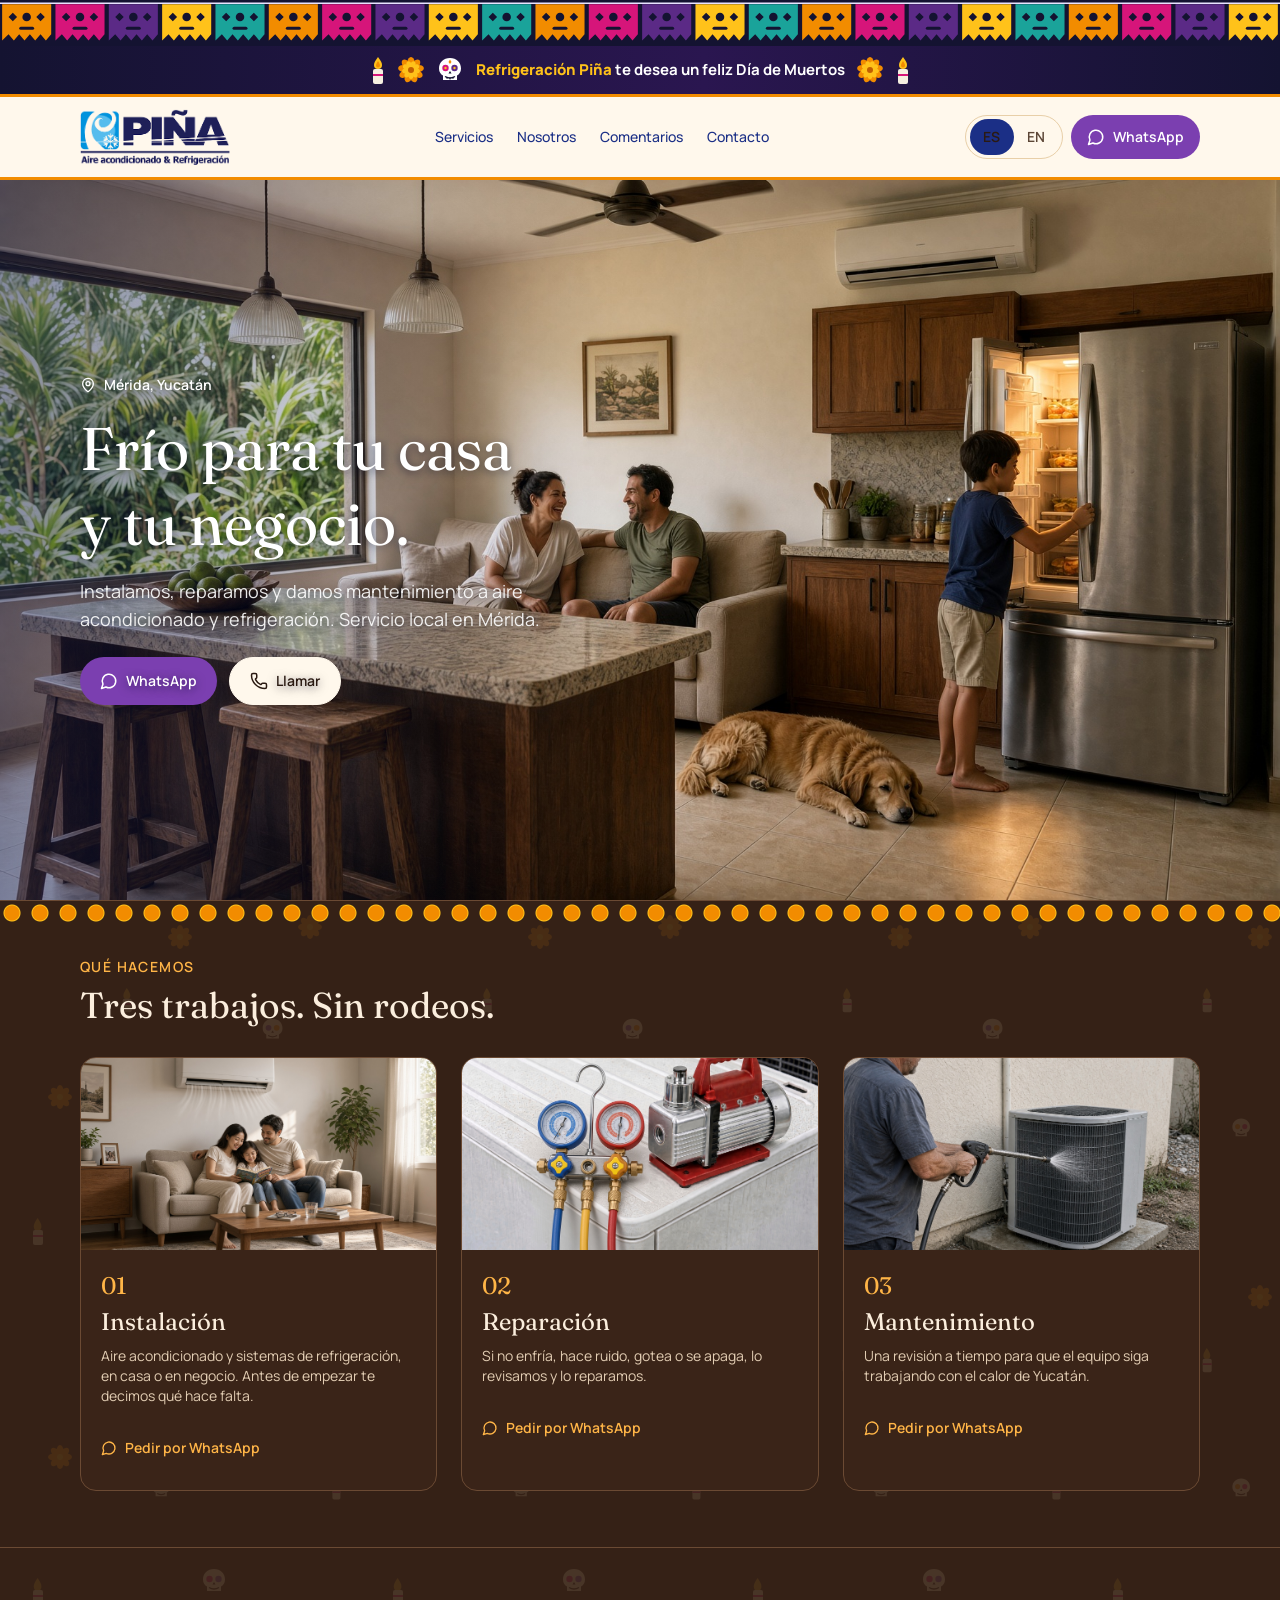
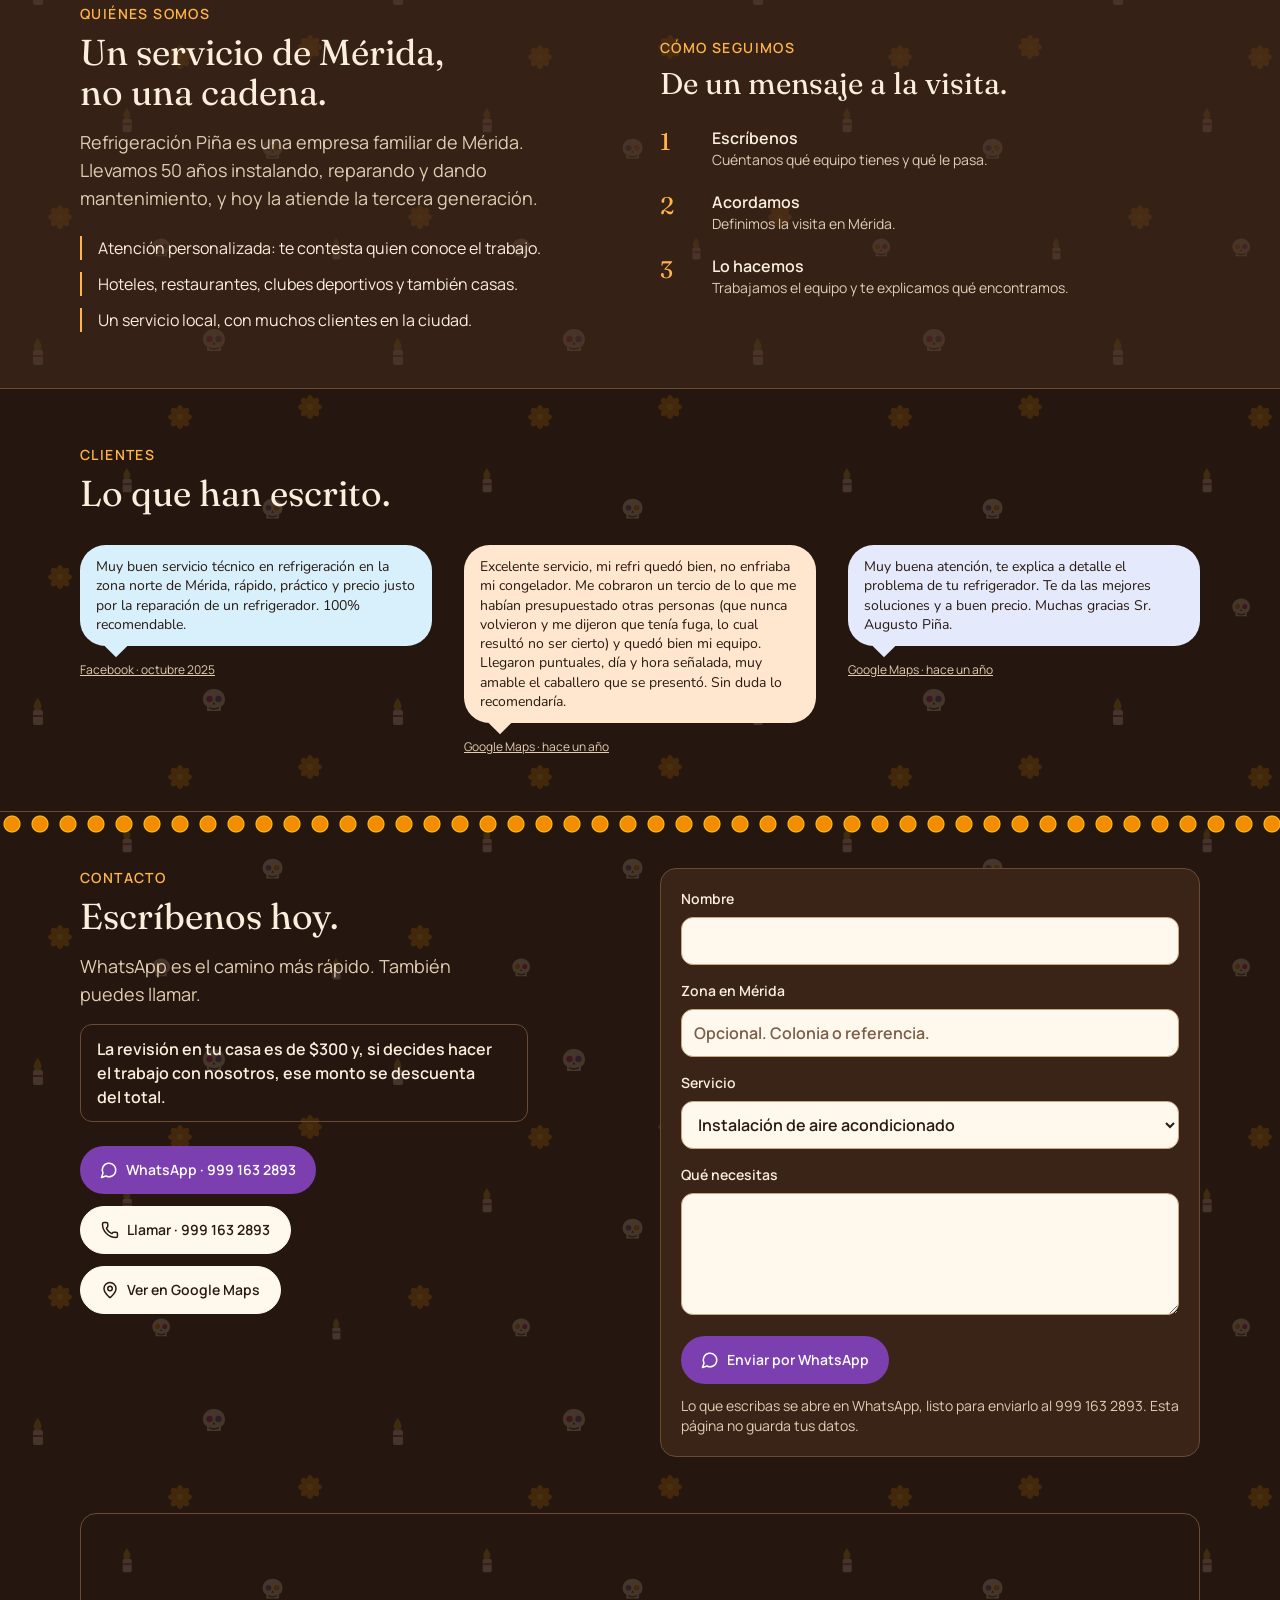
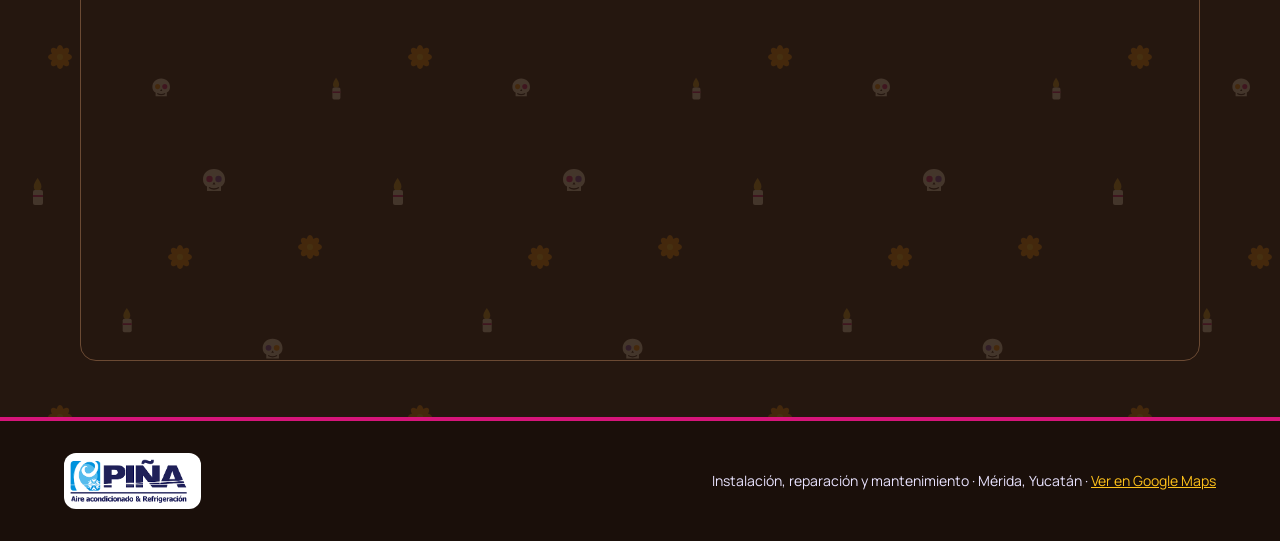
==== commit 20b7c63f: "Fondo sepia oscuro con velitas y calaveritas; texto permanente de revisión $300" ====
--- a/index.html
+++ b/index.html
@@ -1 +1 @@
-<!DOCTYPE html><html lang="es" class="antialiased"><head><meta charSet="utf-8"/><meta name="viewport" content="width=device-width, initial-scale=1"/><link rel="preload" as="image" href="./index_files/logo.png"/><link rel="preload" as="image" href="./index_files/hogar-4.jpg"/><link rel="preload" as="image" href="./index_files/evap-2.jpg"/><link rel="preload" as="image" href="./index_files/tools-6.jpg"/><link rel="preload" as="image" href="./index_files/wash-3.jpg"/><link rel="stylesheet" href="./index_files/styles.css"><!-- DIA DE MUERTOS (inicio) --><link rel="stylesheet" href="./index_files/muertos.css"><!-- DIA DE MUERTOS (fin) --><link rel="stylesheet" href="https://fonts.googleapis.com/css2?family=Fraunces:opsz,wght@9..144,560;9..144,640&amp;family=Manrope:wght@400;500;600;700&amp;family=Nunito:wght@500;600;700&amp;display=swap" data-precedence="default"/><title>Refrigeración Piña · Aire y refrigeración en Mérida</title><meta name="theme-color" content="#1b2f86"/><meta name="description" content="Instalación, reparación y mantenimiento de aire acondicionado y refrigeración en Mérida, Yucatán. WhatsApp 999 163 2893."/><link rel="icon" type="image/svg+xml" href="./favicon.svg"/><link rel="preconnect" href="https://fonts.googleapis.com"/><link rel="preconnect" href="https://fonts.gstatic.com" crossorigin="anonymous"/></head><body><!-- DIA DE MUERTOS (inicio) --><div class="dm-papel" aria-hidden="true"><svg viewBox="0 0 1200 46" preserveAspectRatio="xMinYMin slice"><line x1="0" y1="3" x2="2000" y2="3" stroke="#e9e3ff" stroke-width="1.5"/><g transform="translate(0,0)"><path d="M2 4h46v28l-5 6-5-6-5 6-5-6-5 6-5-6-5 6-5-6-6 6z" fill="#f28c00"/><circle cx="25" cy="16" r="4" fill="#141331"/><path d="M12 12l4 4-4 4-4-4zM38 12l4 4-4 4-4-4z" fill="#141331"/><rect x="18" y="25" width="14" height="3" rx="1.5" fill="#141331"/></g><g transform="translate(50,0)"><path d="M2 4h46v28l-5 6-5-6-5 6-5-6-5 6-5-6-5 6-5-6-6 6z" fill="#d6157a"/><circle cx="25" cy="16" r="4" fill="#141331"/><path d="M12 12l4 4-4 4-4-4zM38 12l4 4-4 4-4-4z" fill="#141331"/><rect x="18" y="25" width="14" height="3" rx="1.5" fill="#141331"/></g><g transform="translate(100,0)"><path d="M2 4h46v28l-5 6-5-6-5 6-5-6-5 6-5-6-5 6-5-6-6 6z" fill="#5b2a86"/><circle cx="25" cy="16" r="4" fill="#141331"/><path d="M12 12l4 4-4 4-4-4zM38 12l4 4-4 4-4-4z" fill="#141331"/><rect x="18" y="25" width="14" height="3" rx="1.5" fill="#141331"/></g><g transform="translate(150,0)"><path d="M2 4h46v28l-5 6-5-6-5 6-5-6-5 6-5-6-5 6-5-6-6 6z" fill="#ffc21a"/><circle cx="25" cy="16" r="4" fill="#141331"/><path d="M12 12l4 4-4 4-4-4zM38 12l4 4-4 4-4-4z" fill="#141331"/><rect x="18" y="25" width="14" height="3" rx="1.5" fill="#141331"/></g><g transform="translate(200,0)"><path d="M2 4h46v28l-5 6-5-6-5 6-5-6-5 6-5-6-5 6-5-6-6 6z" fill="#1aa39a"/><circle cx="25" cy="16" r="4" fill="#141331"/><path d="M12 12l4 4-4 4-4-4zM38 12l4 4-4 4-4-4z" fill="#141331"/><rect x="18" y="25" width="14" height="3" rx="1.5" fill="#141331"/></g><g transform="translate(250,0)"><path d="M2 4h46v28l-5 6-5-6-5 6-5-6-5 6-5-6-5 6-5-6-6 6z" fill="#f28c00"/><circle cx="25" cy="16" r="4" fill="#141331"/><path d="M12 12l4 4-4 4-4-4zM38 12l4 4-4 4-4-4z" fill="#141331"/><rect x="18" y="25" width="14" height="3" rx="1.5" fill="#141331"/></g><g transform="translate(300,0)"><path d="M2 4h46v28l-5 6-5-6-5 6-5-6-5 6-5-6-5 6-5-6-6 6z" fill="#d6157a"/><circle cx="25" cy="16" r="4" fill="#141331"/><path d="M12 12l4 4-4 4-4-4zM38 12l4 4-4 4-4-4z" fill="#141331"/><rect x="18" y="25" width="14" height="3" rx="1.5" fill="#141331"/></g><g transform="translate(350,0)"><path d="M2 4h46v28l-5 6-5-6-5 6-5-6-5 6-5-6-5 6-5-6-6 6z" fill="#5b2a86"/><circle cx="25" cy="16" r="4" fill="#141331"/><path d="M12 12l4 4-4 4-4-4zM38 12l4 4-4 4-4-4z" fill="#141331"/><rect x="18" y="25" width="14" height="3" rx="1.5" fill="#141331"/></g><g transform="translate(400,0)"><path d="M2 4h46v28l-5 6-5-6-5 6-5-6-5 6-5-6-5 6-5-6-6 6z" fill="#ffc21a"/><circle cx="25" cy="16" r="4" fill="#141331"/><path d="M12 12l4 4-4 4-4-4zM38 12l4 4-4 4-4-4z" fill="#141331"/><rect x="18" y="25" width="14" height="3" rx="1.5" fill="#141331"/></g><g transform="translate(450,0)"><path d="M2 4h46v28l-5 6-5-6-5 6-5-6-5 6-5-6-5 6-5-6-6 6z" fill="#1aa39a"/><circle cx="25" cy="16" r="4" fill="#141331"/><path d="M12 12l4 4-4 4-4-4zM38 12l4 4-4 4-4-4z" fill="#141331"/><rect x="18" y="25" width="14" height="3" rx="1.5" fill="#141331"/></g><g transform="translate(500,0)"><path d="M2 4h46v28l-5 6-5-6-5 6-5-6-5 6-5-6-5 6-5-6-6 6z" fill="#f28c00"/><circle cx="25" cy="16" r="4" fill="#141331"/><path d="M12 12l4 4-4 4-4-4zM38 12l4 4-4 4-4-4z" fill="#141331"/><rect x="18" y="25" width="14" height="3" rx="1.5" fill="#141331"/></g><g transform="translate(550,0)"><path d="M2 4h46v28l-5 6-5-6-5 6-5-6-5 6-5-6-5 6-5-6-6 6z" fill="#d6157a"/><circle cx="25" cy="16" r="4" fill="#141331"/><path d="M12 12l4 4-4 4-4-4zM38 12l4 4-4 4-4-4z" fill="#141331"/><rect x="18" y="25" width="14" height="3" rx="1.5" fill="#141331"/></g><g transform="translate(600,0)"><path d="M2 4h46v28l-5 6-5-6-5 6-5-6-5 6-5-6-5 6-5-6-6 6z" fill="#5b2a86"/><circle cx="25" cy="16" r="4" fill="#141331"/><path d="M12 12l4 4-4 4-4-4zM38 12l4 4-4 4-4-4z" fill="#141331"/><rect x="18" y="25" width="14" height="3" rx="1.5" fill="#141331"/></g><g transform="translate(650,0)"><path d="M2 4h46v28l-5 6-5-6-5 6-5-6-5 6-5-6-5 6-5-6-6 6z" fill="#ffc21a"/><circle cx="25" cy="16" r="4" fill="#141331"/><path d="M12 12l4 4-4 4-4-4zM38 12l4 4-4 4-4-4z" fill="#141331"/><rect x="18" y="25" width="14" height="3" rx="1.5" fill="#141331"/></g><g transform="translate(700,0)"><path d="M2 4h46v28l-5 6-5-6-5 6-5-6-5 6-5-6-5 6-5-6-6 6z" fill="#1aa39a"/><circle cx="25" cy="16" r="4" fill="#141331"/><path d="M12 12l4 4-4 4-4-4zM38 12l4 4-4 4-4-4z" fill="#141331"/><rect x="18" y="25" width="14" height="3" rx="1.5" fill="#141331"/></g><g transform="translate(750,0)"><path d="M2 4h46v28l-5 6-5-6-5 6-5-6-5 6-5-6-5 6-5-6-6 6z" fill="#f28c00"/><circle cx="25" cy="16" r="4" fill="#141331"/><path d="M12 12l4 4-4 4-4-4zM38 12l4 4-4 4-4-4z" fill="#141331"/><rect x="18" y="25" width="14" height="3" rx="1.5" fill="#141331"/></g><g transform="translate(800,0)"><path d="M2 4h46v28l-5 6-5-6-5 6-5-6-5 6-5-6-5 6-5-6-6 6z" fill="#d6157a"/><circle cx="25" cy="16" r="4" fill="#141331"/><path d="M12 12l4 4-4 4-4-4zM38 12l4 4-4 4-4-4z" fill="#141331"/><rect x="18" y="25" width="14" height="3" rx="1.5" fill="#141331"/></g><g transform="translate(850,0)"><path d="M2 4h46v28l-5 6-5-6-5 6-5-6-5 6-5-6-5 6-5-6-6 6z" fill="#5b2a86"/><circle cx="25" cy="16" r="4" fill="#141331"/><path d="M12 12l4 4-4 4-4-4zM38 12l4 4-4 4-4-4z" fill="#141331"/><rect x="18" y="25" width="14" height="3" rx="1.5" fill="#141331"/></g><g transform="translate(900,0)"><path d="M2 4h46v28l-5 6-5-6-5 6-5-6-5 6-5-6-5 6-5-6-6 6z" fill="#ffc21a"/><circle cx="25" cy="16" r="4" fill="#141331"/><path d="M12 12l4 4-4 4-4-4zM38 12l4 4-4 4-4-4z" fill="#141331"/><rect x="18" y="25" width="14" height="3" rx="1.5" fill="#141331"/></g><g transform="translate(950,0)"><path d="M2 4h46v28l-5 6-5-6-5 6-5-6-5 6-5-6-5 6-5-6-6 6z" fill="#1aa39a"/><circle cx="25" cy="16" r="4" fill="#141331"/><path d="M12 12l4 4-4 4-4-4zM38 12l4 4-4 4-4-4z" fill="#141331"/><rect x="18" y="25" width="14" height="3" rx="1.5" fill="#141331"/></g><g transform="translate(1000,0)"><path d="M2 4h46v28l-5 6-5-6-5 6-5-6-5 6-5-6-5 6-5-6-6 6z" fill="#f28c00"/><circle cx="25" cy="16" r="4" fill="#141331"/><path d="M12 12l4 4-4 4-4-4zM38 12l4 4-4 4-4-4z" fill="#141331"/><rect x="18" y="25" width="14" height="3" rx="1.5" fill="#141331"/></g><g transform="translate(1050,0)"><path d="M2 4h46v28l-5 6-5-6-5 6-5-6-5 6-5-6-5 6-5-6-6 6z" fill="#d6157a"/><circle cx="25" cy="16" r="4" fill="#141331"/><path d="M12 12l4 4-4 4-4-4zM38 12l4 4-4 4-4-4z" fill="#141331"/><rect x="18" y="25" width="14" height="3" rx="1.5" fill="#141331"/></g><g transform="translate(1100,0)"><path d="M2 4h46v28l-5 6-5-6-5 6-5-6-5 6-5-6-5 6-5-6-6 6z" fill="#5b2a86"/><circle cx="25" cy="16" r="4" fill="#141331"/><path d="M12 12l4 4-4 4-4-4zM38 12l4 4-4 4-4-4z" fill="#141331"/><rect x="18" y="25" width="14" height="3" rx="1.5" fill="#141331"/></g><g transform="translate(1150,0)"><path d="M2 4h46v28l-5 6-5-6-5 6-5-6-5 6-5-6-5 6-5-6-6 6z" fill="#ffc21a"/><circle cx="25" cy="16" r="4" fill="#141331"/><path d="M12 12l4 4-4 4-4-4zM38 12l4 4-4 4-4-4z" fill="#141331"/><rect x="18" y="25" width="14" height="3" rx="1.5" fill="#141331"/></g><g transform="translate(1200,0)"><path d="M2 4h46v28l-5 6-5-6-5 6-5-6-5 6-5-6-5 6-5-6-6 6z" fill="#1aa39a"/><circle cx="25" cy="16" r="4" fill="#141331"/><path d="M12 12l4 4-4 4-4-4zM38 12l4 4-4 4-4-4z" fill="#141331"/><rect x="18" y="25" width="14" height="3" rx="1.5" fill="#141331"/></g><g transform="translate(1250,0)"><path d="M2 4h46v28l-5 6-5-6-5 6-5-6-5 6-5-6-5 6-5-6-6 6z" fill="#f28c00"/><circle cx="25" cy="16" r="4" fill="#141331"/><path d="M12 12l4 4-4 4-4-4zM38 12l4 4-4 4-4-4z" fill="#141331"/><rect x="18" y="25" width="14" height="3" rx="1.5" fill="#141331"/></g><g transform="translate(1300,0)"><path d="M2 4h46v28l-5 6-5-6-5 6-5-6-5 6-5-6-5 6-5-6-6 6z" fill="#d6157a"/><circle cx="25" cy="16" r="4" fill="#141331"/><path d="M12 12l4 4-4 4-4-4zM38 12l4 4-4 4-4-4z" fill="#141331"/><rect x="18" y="25" width="14" height="3" rx="1.5" fill="#141331"/></g><g transform="translate(1350,0)"><path d="M2 4h46v28l-5 6-5-6-5 6-5-6-5 6-5-6-5 6-5-6-6 6z" fill="#5b2a86"/><circle cx="25" cy="16" r="4" fill="#141331"/><path d="M12 12l4 4-4 4-4-4zM38 12l4 4-4 4-4-4z" fill="#141331"/><rect x="18" y="25" width="14" height="3" rx="1.5" fill="#141331"/></g><g transform="translate(1400,0)"><path d="M2 4h46v28l-5 6-5-6-5 6-5-6-5 6-5-6-5 6-5-6-6 6z" fill="#ffc21a"/><circle cx="25" cy="16" r="4" fill="#141331"/><path d="M12 12l4 4-4 4-4-4zM38 12l4 4-4 4-4-4z" fill="#141331"/><rect x="18" y="25" width="14" height="3" rx="1.5" fill="#141331"/></g><g transform="translate(1450,0)"><path d="M2 4h46v28l-5 6-5-6-5 6-5-6-5 6-5-6-5 6-5-6-6 6z" fill="#1aa39a"/><circle cx="25" cy="16" r="4" fill="#141331"/><path d="M12 12l4 4-4 4-4-4zM38 12l4 4-4 4-4-4z" fill="#141331"/><rect x="18" y="25" width="14" height="3" rx="1.5" fill="#141331"/></g><g transform="translate(1500,0)"><path d="M2 4h46v28l-5 6-5-6-5 6-5-6-5 6-5-6-5 6-5-6-6 6z" fill="#f28c00"/><circle cx="25" cy="16" r="4" fill="#141331"/><path d="M12 12l4 4-4 4-4-4zM38 12l4 4-4 4-4-4z" fill="#141331"/><rect x="18" y="25" width="14" height="3" rx="1.5" fill="#141331"/></g><g transform="translate(1550,0)"><path d="M2 4h46v28l-5 6-5-6-5 6-5-6-5 6-5-6-5 6-5-6-6 6z" fill="#d6157a"/><circle cx="25" cy="16" r="4" fill="#141331"/><path d="M12 12l4 4-4 4-4-4zM38 12l4 4-4 4-4-4z" fill="#141331"/><rect x="18" y="25" width="14" height="3" rx="1.5" fill="#141331"/></g><g transform="translate(1600,0)"><path d="M2 4h46v28l-5 6-5-6-5 6-5-6-5 6-5-6-5 6-5-6-6 6z" fill="#5b2a86"/><circle cx="25" cy="16" r="4" fill="#141331"/><path d="M12 12l4 4-4 4-4-4zM38 12l4 4-4 4-4-4z" fill="#141331"/><rect x="18" y="25" width="14" height="3" rx="1.5" fill="#141331"/></g><g transform="translate(1650,0)"><path d="M2 4h46v28l-5 6-5-6-5 6-5-6-5 6-5-6-5 6-5-6-6 6z" fill="#ffc21a"/><circle cx="25" cy="16" r="4" fill="#141331"/><path d="M12 12l4 4-4 4-4-4zM38 12l4 4-4 4-4-4z" fill="#141331"/><rect x="18" y="25" width="14" height="3" rx="1.5" fill="#141331"/></g><g transform="translate(1700,0)"><path d="M2 4h46v28l-5 6-5-6-5 6-5-6-5 6-5-6-5 6-5-6-6 6z" fill="#1aa39a"/><circle cx="25" cy="16" r="4" fill="#141331"/><path d="M12 12l4 4-4 4-4-4zM38 12l4 4-4 4-4-4z" fill="#141331"/><rect x="18" y="25" width="14" height="3" rx="1.5" fill="#141331"/></g><g transform="translate(1750,0)"><path d="M2 4h46v28l-5 6-5-6-5 6-5-6-5 6-5-6-5 6-5-6-6 6z" fill="#f28c00"/><circle cx="25" cy="16" r="4" fill="#141331"/><path d="M12 12l4 4-4 4-4-4zM38 12l4 4-4 4-4-4z" fill="#141331"/><rect x="18" y="25" width="14" height="3" rx="1.5" fill="#141331"/></g><g transform="translate(1800,0)"><path d="M2 4h46v28l-5 6-5-6-5 6-5-6-5 6-5-6-5 6-5-6-6 6z" fill="#d6157a"/><circle cx="25" cy="16" r="4" fill="#141331"/><path d="M12 12l4 4-4 4-4-4zM38 12l4 4-4 4-4-4z" fill="#141331"/><rect x="18" y="25" width="14" height="3" rx="1.5" fill="#141331"/></g><g transform="translate(1850,0)"><path d="M2 4h46v28l-5 6-5-6-5 6-5-6-5 6-5-6-5 6-5-6-6 6z" fill="#5b2a86"/><circle cx="25" cy="16" r="4" fill="#141331"/><path d="M12 12l4 4-4 4-4-4zM38 12l4 4-4 4-4-4z" fill="#141331"/><rect x="18" y="25" width="14" height="3" rx="1.5" fill="#141331"/></g><g transform="translate(1900,0)"><path d="M2 4h46v28l-5 6-5-6-5 6-5-6-5 6-5-6-5 6-5-6-6 6z" fill="#ffc21a"/><circle cx="25" cy="16" r="4" fill="#141331"/><path d="M12 12l4 4-4 4-4-4zM38 12l4 4-4 4-4-4z" fill="#141331"/><rect x="18" y="25" width="14" height="3" rx="1.5" fill="#141331"/></g><g transform="translate(1950,0)"><path d="M2 4h46v28l-5 6-5-6-5 6-5-6-5 6-5-6-5 6-5-6-6 6z" fill="#1aa39a"/><circle cx="25" cy="16" r="4" fill="#141331"/><path d="M12 12l4 4-4 4-4-4zM38 12l4 4-4 4-4-4z" fill="#141331"/><rect x="18" y="25" width="14" height="3" rx="1.5" fill="#141331"/></g></svg></div><div class="dm-saludo" role="note"><svg width="16" height="28" viewBox="0 0 16 28" aria-hidden="true"><path class="dm-flama" d="M8 1c3 4 4 6 4 8a4 4 0 0 1-8 0c0-2 1-4 4-8z" fill="#ffc21a"/><path d="M8 5c1.5 2.5 2 3.5 2 4.5a2 2 0 0 1-4 0c0-1 .5-2 2-4.5z" fill="#f28c00"/><rect x="3" y="13" width="10" height="15" rx="2" fill="#f5efe0"/><rect x="3" y="18" width="10" height="2" fill="#d6157a"/></svg><span class="dm-hide-sm"><svg width="26" height="26" viewBox="0 0 26 26" aria-hidden="true"><g fill="#f28c00"><ellipse cx="13" cy="5.5" rx="3.6" ry="5.5" transform="rotate(0 13 13)"/><ellipse cx="13" cy="5.5" rx="3.6" ry="5.5" transform="rotate(40 13 13)"/><ellipse cx="13" cy="5.5" rx="3.6" ry="5.5" transform="rotate(80 13 13)"/><ellipse cx="13" cy="5.5" rx="3.6" ry="5.5" transform="rotate(120 13 13)"/><ellipse cx="13" cy="5.5" rx="3.6" ry="5.5" transform="rotate(160 13 13)"/><ellipse cx="13" cy="5.5" rx="3.6" ry="5.5" transform="rotate(200 13 13)"/><ellipse cx="13" cy="5.5" rx="3.6" ry="5.5" transform="rotate(240 13 13)"/><ellipse cx="13" cy="5.5" rx="3.6" ry="5.5" transform="rotate(280 13 13)"/><ellipse cx="13" cy="5.5" rx="3.6" ry="5.5" transform="rotate(320 13 13)"/></g><g fill="#ffc21a"><ellipse cx="13" cy="8" rx="2.6" ry="4" transform="rotate(20 13 13)"/><ellipse cx="13" cy="8" rx="2.6" ry="4" transform="rotate(60 13 13)"/><ellipse cx="13" cy="8" rx="2.6" ry="4" transform="rotate(100 13 13)"/><ellipse cx="13" cy="8" rx="2.6" ry="4" transform="rotate(140 13 13)"/><ellipse cx="13" cy="8" rx="2.6" ry="4" transform="rotate(180 13 13)"/><ellipse cx="13" cy="8" rx="2.6" ry="4" transform="rotate(220 13 13)"/><ellipse cx="13" cy="8" rx="2.6" ry="4" transform="rotate(260 13 13)"/><ellipse cx="13" cy="8" rx="2.6" ry="4" transform="rotate(300 13 13)"/><ellipse cx="13" cy="8" rx="2.6" ry="4" transform="rotate(340 13 13)"/></g><circle cx="13" cy="13" r="3" fill="#c25e00"/></svg></span><svg width="28" height="28" viewBox="0 0 28 28" aria-hidden="true"><path d="M14 2C7.5 2 3 6.5 3 12.5c0 3.5 1.7 5.8 4 7v4.5h14v-4.5c2.3-1.2 4-3.5 4-7C25 6.5 20.5 2 14 2z" fill="#fff"/><circle cx="9.5" cy="12" r="3.2" fill="#d6157a"/><circle cx="18.5" cy="12" r="3.2" fill="#5b2a86"/><circle cx="9.5" cy="12" r="1.2" fill="#ffc21a"/><circle cx="18.5" cy="12" r="1.2" fill="#ffc21a"/><path d="M14 15l-1.5 2.5h3z" fill="#141331"/><path d="M9 20.5q5 3 10 0" stroke="#141331" stroke-width="1.4" fill="none"/><path d="M11 20.8v2M14 21.5v2M17 20.8v2" stroke="#141331" stroke-width="1"/><path d="M14 3.5l1.5 2.5-1.5 2-1.5-2z" fill="#f28c00"/></svg><span><b>Refrigeración Piña</b> te desea un feliz Día de Muertos</span><svg width="26" height="26" viewBox="0 0 26 26" aria-hidden="true"><g fill="#f28c00"><ellipse cx="13" cy="5.5" rx="3.6" ry="5.5" transform="rotate(0 13 13)"/><ellipse cx="13" cy="5.5" rx="3.6" ry="5.5" transform="rotate(40 13 13)"/><ellipse cx="13" cy="5.5" rx="3.6" ry="5.5" transform="rotate(80 13 13)"/><ellipse cx="13" cy="5.5" rx="3.6" ry="5.5" transform="rotate(120 13 13)"/><ellipse cx="13" cy="5.5" rx="3.6" ry="5.5" transform="rotate(160 13 13)"/><ellipse cx="13" cy="5.5" rx="3.6" ry="5.5" transform="rotate(200 13 13)"/><ellipse cx="13" cy="5.5" rx="3.6" ry="5.5" transform="rotate(240 13 13)"/><ellipse cx="13" cy="5.5" rx="3.6" ry="5.5" transform="rotate(280 13 13)"/><ellipse cx="13" cy="5.5" rx="3.6" ry="5.5" transform="rotate(320 13 13)"/></g><g fill="#ffc21a"><ellipse cx="13" cy="8" rx="2.6" ry="4" transform="rotate(20 13 13)"/><ellipse cx="13" cy="8" rx="2.6" ry="4" transform="rotate(60 13 13)"/><ellipse cx="13" cy="8" rx="2.6" ry="4" transform="rotate(100 13 13)"/><ellipse cx="13" cy="8" rx="2.6" ry="4" transform="rotate(140 13 13)"/><ellipse cx="13" cy="8" rx="2.6" ry="4" transform="rotate(180 13 13)"/><ellipse cx="13" cy="8" rx="2.6" ry="4" transform="rotate(220 13 13)"/><ellipse cx="13" cy="8" rx="2.6" ry="4" transform="rotate(260 13 13)"/><ellipse cx="13" cy="8" rx="2.6" ry="4" transform="rotate(300 13 13)"/><ellipse cx="13" cy="8" rx="2.6" ry="4" transform="rotate(340 13 13)"/></g><circle cx="13" cy="13" r="3" fill="#c25e00"/></svg><span class="dm-hide-sm"><svg width="16" height="28" viewBox="0 0 16 28" aria-hidden="true"><path class="dm-flama" d="M8 1c3 4 4 6 4 8a4 4 0 0 1-8 0c0-2 1-4 4-8z" fill="#ffc21a"/><path d="M8 5c1.5 2.5 2 3.5 2 4.5a2 2 0 0 1-4 0c0-1 .5-2 2-4.5z" fill="#f28c00"/><rect x="3" y="13" width="10" height="15" rx="2" fill="#f5efe0"/><rect x="3" y="18" width="10" height="2" fill="#d6157a"/></svg></span></div><!-- DIA DE MUERTOS (fin) --><div class="min-h-screen bg-bg text-ink"><header class="sticky top-0 z-20 border-b border-line bg-bg/95 backdrop-blur-sm"><div class="mx-auto flex max-w-6xl items-center justify-between gap-4 px-4 py-3"><a href="#inicio" class="flex min-h-11 items-center"><img src="./index_files/logo.png" alt="Piña, aire acondicionado y refrigeración" class="h-12 w-auto md:h-14" width="379" height="133"/></a><nav class="hidden items-center gap-6 md:flex" aria-label="Menú"><a href="#servicios" class="text-sm font-medium text-ink">Servicios</a><a href="#nosotros" class="text-sm font-medium text-ink">Nosotros</a><a href="#comentarios" class="text-sm font-medium text-ink">Comentarios</a><a href="#contacto" class="text-sm font-medium text-ink">Contacto</a></nav><div class="flex items-center gap-2"><div class="flex h-11 items-center rounded-full border border-line p-1" role="group" aria-label="Idioma"><button type="button" aria-pressed="true" class="h-9 min-w-11 rounded-full px-3 text-sm font-semibold bg-ink text-bg">ES</button><button type="button" aria-pressed="false" class="h-9 min-w-11 rounded-full px-3 text-sm font-semibold text-muted">EN</button></div><a href="https://wa.me/529991632893?text=Hola%2C%20quiero%20un%20servicio." class="hidden h-11 items-center gap-2 rounded-full bg-pine px-4 text-sm font-semibold text-pine-ink md:inline-flex"><svg xmlns="http://www.w3.org/2000/svg" width="18" height="18" viewBox="0 0 24 24" fill="none" stroke="currentColor" stroke-width="2" stroke-linecap="round" stroke-linejoin="round" class="lucide lucide-message-circle" aria-hidden="true"><path d="M7.9 20A9 9 0 1 0 4 16.1L2 22Z"></path></svg>WhatsApp</a><button type="button" class="inline-flex h-11 w-11 items-center justify-center rounded-full border border-line md:hidden" aria-expanded="false" aria-label="Menú"><svg xmlns="http://www.w3.org/2000/svg" width="20" height="20" viewBox="0 0 24 24" fill="none" stroke="currentColor" stroke-width="2" stroke-linecap="round" stroke-linejoin="round" class="lucide lucide-menu" aria-hidden="true"><path d="M4 12h16"></path><path d="M4 18h16"></path><path d="M4 6h16"></path></svg></button></div></div></header><main class="pb-24 md:pb-0"><section id="inicio" class="relative min-h-[40rem] w-full overflow-hidden md:aspect-[16/9] md:min-h-[32rem]"><img src="./index_files/hogar-4.jpg" alt="Una pareja platicando, un niño abriendo el refrigerador y un jardín por la ventana" class="absolute inset-0 h-full w-full object-cover object-center"/><div class="absolute inset-0 bg-[linear-gradient(to_right,rgba(12,22,70,0.5)_0%,rgba(12,22,70,0.22)_26%,transparent_48%)]"></div><div class="relative mx-auto flex h-full max-w-6xl items-center px-4 py-16"><div class="hero-plain max-w-xl text-white"><p class="mb-4 inline-flex items-center gap-2 text-sm font-semibold"><svg xmlns="http://www.w3.org/2000/svg" width="16" height="16" viewBox="0 0 24 24" fill="none" stroke="currentColor" stroke-width="2" stroke-linecap="round" stroke-linejoin="round" class="lucide lucide-map-pin" aria-hidden="true"><path d="M20 10c0 4.993-5.539 10.193-7.399 11.799a1 1 0 0 1-1.202 0C9.539 20.193 4 14.993 4 10a8 8 0 0 1 16 0"></path><circle cx="12" cy="10" r="3"></circle></svg>Mérida, Yucatán</p><h1 class="font-display text-5xl leading-tight md:text-6xl">Frío para tu casa y tu negocio.</h1><p class="mt-4 max-w-lg text-lg text-white/90">Instalamos, reparamos y damos mantenimiento a aire acondicionado y refrigeración. Servicio local en Mérida.</p><div class="mt-6 flex flex-wrap gap-3"><a href="https://wa.me/529991632893?text=Hola%2C%20quiero%20un%20servicio." class="inline-flex h-12 items-center gap-2 rounded-full bg-pine px-5 text-sm font-semibold text-pine-ink"><svg xmlns="http://www.w3.org/2000/svg" width="18" height="18" viewBox="0 0 24 24" fill="none" stroke="currentColor" stroke-width="2" stroke-linecap="round" stroke-linejoin="round" class="lucide lucide-message-circle" aria-hidden="true"><path d="M7.9 20A9 9 0 1 0 4 16.1L2 22Z"></path></svg>WhatsApp</a><a href="tel:+529991632893" class="inline-flex h-12 items-center gap-2 rounded-full border border-line bg-paper px-5 text-sm font-semibold text-ink"><svg xmlns="http://www.w3.org/2000/svg" width="18" height="18" viewBox="0 0 24 24" fill="none" stroke="currentColor" stroke-width="2" stroke-linecap="round" stroke-linejoin="round" class="lucide lucide-phone" aria-hidden="true"><path d="M13.832 16.568a1 1 0 0 0 1.213-.303l.355-.465A2 2 0 0 1 17 15h3a2 2 0 0 1 2 2v3a2 2 0 0 1-2 2A18 18 0 0 1 2 4a2 2 0 0 1 2-2h3a2 2 0 0 1 2 2v3a2 2 0 0 1-.8 1.6l-.468.351a1 1 0 0 0-.292 1.233 14 14 0 0 0 6.392 6.384"></path></svg>Llamar</a></div></div></div></section><section id="servicios" class="border-t border-line bg-paper"><div class="mx-auto max-w-6xl px-4 py-14"><p class="text-sm font-semibold tracking-widest text-copper uppercase">Qué hacemos</p><h2 class="mt-2 font-display text-4xl">Tres trabajos. Sin rodeos.</h2><div class="mt-8 grid gap-6 md:grid-cols-3"><article class="overflow-hidden rounded-2xl border border-line bg-bg"><img src="./index_files/evap-2.jpg" alt="Familia cómoda con el evaporador instalado" class="h-48 w-full object-cover"/><div class="p-5"><p class="font-display text-2xl text-copper">01</p><h3 class="mt-1 font-display text-2xl">Instalación</h3><p class="mt-2 text-sm text-muted">Aire acondicionado y sistemas de refrigeración, en casa o en negocio. Antes de empezar te decimos qué hace falta.</p><a href="https://wa.me/529991632893?text=Quiero%20cotizar%20una%20instalaci%C3%B3n" class="mt-5 inline-flex h-11 items-center gap-2 text-sm font-semibold text-copper"><svg xmlns="http://www.w3.org/2000/svg" width="16" height="16" viewBox="0 0 24 24" fill="none" stroke="currentColor" stroke-width="2" stroke-linecap="round" stroke-linejoin="round" class="lucide lucide-message-circle" aria-hidden="true"><path d="M7.9 20A9 9 0 1 0 4 16.1L2 22Z"></path></svg>Pedir por WhatsApp</a></div></article><article class="overflow-hidden rounded-2xl border border-line bg-bg"><img src="./index_files/tools-6.jpg" alt="Manómetros nuevos y una bomba de vacío" class="h-48 w-full object-cover"/><div class="p-5"><p class="font-display text-2xl text-copper">02</p><h3 class="mt-1 font-display text-2xl">Reparación</h3><p class="mt-2 text-sm text-muted">Si no enfría, hace ruido, gotea o se apaga, lo revisamos y lo reparamos.</p><a href="https://wa.me/529991632893?text=Necesito%20una%20reparaci%C3%B3n" class="mt-5 inline-flex h-11 items-center gap-2 text-sm font-semibold text-copper"><svg xmlns="http://www.w3.org/2000/svg" width="16" height="16" viewBox="0 0 24 24" fill="none" stroke="currentColor" stroke-width="2" stroke-linecap="round" stroke-linejoin="round" class="lucide lucide-message-circle" aria-hidden="true"><path d="M7.9 20A9 9 0 1 0 4 16.1L2 22Z"></path></svg>Pedir por WhatsApp</a></div></article><article class="overflow-hidden rounded-2xl border border-line bg-bg"><img src="./index_files/wash-3.jpg" alt="Lavado del equipo con hidrolavadora" class="h-48 w-full object-cover"/><div class="p-5"><p class="font-display text-2xl text-copper">03</p><h3 class="mt-1 font-display text-2xl">Mantenimiento</h3><p class="mt-2 text-sm text-muted">Una revisión a tiempo para que el equipo siga trabajando con el calor de Yucatán.</p><a href="https://wa.me/529991632893?text=Quiero%20agendar%20mantenimiento" class="mt-5 inline-flex h-11 items-center gap-2 text-sm font-semibold text-copper"><svg xmlns="http://www.w3.org/2000/svg" width="16" height="16" viewBox="0 0 24 24" fill="none" stroke="currentColor" stroke-width="2" stroke-linecap="round" stroke-linejoin="round" class="lucide lucide-message-circle" aria-hidden="true"><path d="M7.9 20A9 9 0 1 0 4 16.1L2 22Z"></path></svg>Pedir por WhatsApp</a></div></article></div></div></section><section id="nosotros" class="border-t border-line bg-bg text-ink"><div class="mx-auto grid max-w-6xl gap-10 px-4 py-14 md:grid-cols-2 md:items-center"><div><p class="text-sm font-semibold tracking-widest text-copper uppercase">Quiénes somos</p><h2 class="mt-2 font-display text-4xl">Un servicio de Mérida, no una cadena.</h2><p class="mt-4 max-w-lg text-lg text-muted">Refrigeración Piña es una empresa familiar de Mérida. Llevamos 50 años instalando, reparando y dando mantenimiento, y hoy la atiende la tercera generación.</p><ul class="mt-6 flex flex-col gap-3"><li class="border-l-2 border-copper pl-4 text-base text-ink">Atención personalizada: te contesta quien conoce el trabajo.</li><li class="border-l-2 border-copper pl-4 text-base text-ink">Hoteles, restaurantes, clubes deportivos y también casas.</li><li class="border-l-2 border-copper pl-4 text-base text-ink">Un servicio local, con muchos clientes en la ciudad.</li></ul></div><div><p class="text-sm font-semibold tracking-widest text-copper uppercase">Cómo seguimos</p><h3 class="mt-2 font-display text-3xl">De un mensaje a la visita.</h3><ol class="mt-6 flex flex-col gap-5"><li class="grid grid-cols-[2.5rem_1fr] gap-3"><span class="font-display text-2xl text-copper">1</span><div><p class="font-semibold">Escríbenos</p><p class="text-sm text-muted">Cuéntanos qué equipo tienes y qué le pasa.</p></div></li><li class="grid grid-cols-[2.5rem_1fr] gap-3"><span class="font-display text-2xl text-copper">2</span><div><p class="font-semibold">Acordamos</p><p class="text-sm text-muted">Definimos la visita en Mérida.</p></div></li><li class="grid grid-cols-[2.5rem_1fr] gap-3"><span class="font-display text-2xl text-copper">3</span><div><p class="font-semibold">Lo hacemos</p><p class="text-sm text-muted">Trabajamos el equipo y te explicamos qué encontramos.</p></div></li></ol></div></div></section><section id="comentarios" class="border-t border-line"><div class="mx-auto max-w-6xl px-4 py-14"><p class="text-sm font-semibold tracking-widest text-copper uppercase">Clientes</p><h2 class="mt-2 font-display text-4xl">Lo que han escrito.</h2><div class="mt-8 grid gap-8 md:grid-cols-3"><figure><blockquote class="font-quote relative rounded-[1.6rem] px-4 py-3 text-sm leading-snug text-ink bg-[#d7f0fb]">Muy buen servicio técnico en refrigeración en la zona norte de Mérida, rápido, práctico y precio justo por la reparación de un refrigerador. 100% recomendable.<span aria-hidden="true" class="absolute -bottom-2 left-7 h-4 w-4 rotate-45 bg-[#d7f0fb]"></span></blockquote><figcaption class="mt-4 text-xs text-muted"><a href="https://www.facebook.com/refrigeracionpina/reviews" class="underline" target="_blank" rel="noreferrer">Facebook · octubre 2025</a></figcaption></figure><figure><blockquote class="font-quote relative rounded-[1.6rem] px-4 py-3 text-sm leading-snug text-ink bg-[#ffe6cf]">Excelente servicio, mi refri quedó bien, no enfriaba mi congelador. Me cobraron un tercio de lo que me habían presupuestado otras personas (que nunca volvieron y me dijeron que tenía fuga, lo cual resultó no ser cierto) y quedó bien mi equipo. Llegaron puntuales, día y hora señalada, muy amable el caballero que se presentó. Sin duda lo recomendaría.<span aria-hidden="true" class="absolute -bottom-2 left-7 h-4 w-4 rotate-45 bg-[#ffe6cf]"></span></blockquote><figcaption class="mt-4 text-xs text-muted"><a href="https://www.facebook.com/refrigeracionpina/reviews" class="underline" target="_blank" rel="noreferrer">Google Maps · hace un año</a></figcaption></figure><figure><blockquote class="font-quote relative rounded-[1.6rem] px-4 py-3 text-sm leading-snug text-ink bg-[#e4e9fb]">Muy buena atención, te explica a detalle el problema de tu refrigerador. Te da las mejores soluciones y a buen precio. Muchas gracias Sr. Augusto Piña.<span aria-hidden="true" class="absolute -bottom-2 left-7 h-4 w-4 rotate-45 bg-[#e4e9fb]"></span></blockquote><figcaption class="mt-4 text-xs text-muted"><a href="https://www.facebook.com/refrigeracionpina/reviews" class="underline" target="_blank" rel="noreferrer">Google Maps · hace un año</a></figcaption></figure></div></div></section><section id="contacto" class="border-t border-line"><div class="mx-auto grid max-w-6xl gap-10 px-4 py-14 md:grid-cols-2"><div><p class="text-sm font-semibold tracking-widest text-copper uppercase">Contacto</p><h2 class="mt-2 font-display text-4xl text-ink">Escríbenos hoy.</h2><p class="mt-4 max-w-md text-lg text-muted">WhatsApp es el camino más rápido. También puedes llamar.</p><div class="mt-6 flex flex-col gap-3"><a href="https://wa.me/529991632893?text=Hola%2C%20quiero%20un%20servicio." class="inline-flex h-12 w-fit items-center gap-2 rounded-full bg-pine px-5 text-sm font-semibold text-pine-ink"><svg xmlns="http://www.w3.org/2000/svg" width="18" height="18" viewBox="0 0 24 24" fill="none" stroke="currentColor" stroke-width="2" stroke-linecap="round" stroke-linejoin="round" class="lucide lucide-message-circle" aria-hidden="true"><path d="M7.9 20A9 9 0 1 0 4 16.1L2 22Z"></path></svg>WhatsApp<!-- --> · <!-- -->999 163 2893</a><a href="tel:+529991632893" class="inline-flex h-12 w-fit items-center gap-2 rounded-full border border-line px-5 text-sm font-semibold"><svg xmlns="http://www.w3.org/2000/svg" width="18" height="18" viewBox="0 0 24 24" fill="none" stroke="currentColor" stroke-width="2" stroke-linecap="round" stroke-linejoin="round" class="lucide lucide-phone" aria-hidden="true"><path d="M13.832 16.568a1 1 0 0 0 1.213-.303l.355-.465A2 2 0 0 1 17 15h3a2 2 0 0 1 2 2v3a2 2 0 0 1-2 2A18 18 0 0 1 2 4a2 2 0 0 1 2-2h3a2 2 0 0 1 2 2v3a2 2 0 0 1-.8 1.6l-.468.351a1 1 0 0 0-.292 1.233 14 14 0 0 0 6.392 6.384"></path></svg>Llamar<!-- --> · <!-- -->999 163 2893</a><a href="https://maps.google.com/maps?q=Refrigeraci%C3%B3n+Pi%C3%B1a+M%C3%A9rida&amp;hl=es&amp;z=16" class="inline-flex h-12 w-fit items-center gap-2 rounded-full border border-line px-5 text-sm font-semibold"><svg xmlns="http://www.w3.org/2000/svg" width="18" height="18" viewBox="0 0 24 24" fill="none" stroke="currentColor" stroke-width="2" stroke-linecap="round" stroke-linejoin="round" class="lucide lucide-map-pin" aria-hidden="true"><path d="M20 10c0 4.993-5.539 10.193-7.399 11.799a1 1 0 0 1-1.202 0C9.539 20.193 4 14.993 4 10a8 8 0 0 1 16 0"></path><circle cx="12" cy="10" r="3"></circle></svg>Ver en Google Maps</a></div></div><form class="rounded-2xl border border-line bg-paper p-5" noValidate=""><label class="block text-sm font-semibold">Nombre<input class="mt-2 h-12 w-full rounded-xl border border-line bg-bg px-3 text-base" autoComplete="name" value=""/></label><label class="mt-4 block text-sm font-semibold">Zona en Mérida<input placeholder="Opcional. Colonia o referencia." class="mt-2 h-12 w-full rounded-xl border border-line bg-bg px-3 text-base placeholder:text-muted" value=""/></label><label class="mt-4 block text-sm font-semibold">Servicio<select class="mt-2 h-12 w-full rounded-xl border border-line bg-bg px-3 text-base"><option selected="">Instalación de aire acondicionado</option><option>Reparación de aire acondicionado</option><option>Mantenimiento de aire acondicionado</option><option>Instalación de refrigeración</option><option>Reparación de refrigeración</option><option>Mantenimiento de refrigeración</option><option>Aún no estoy seguro</option></select></label><label class="mt-4 block text-sm font-semibold">Qué necesitas<textarea rows="4" class="mt-2 w-full rounded-xl border border-line bg-bg px-3 py-3 text-base"></textarea></label><a href="#contacto" rel="noreferrer" class="mt-4 inline-flex h-12 items-center gap-2 rounded-full bg-pine px-5 text-sm font-semibold text-pine-ink"><svg xmlns="http://www.w3.org/2000/svg" width="18" height="18" viewBox="0 0 24 24" fill="none" stroke="currentColor" stroke-width="2" stroke-linecap="round" stroke-linejoin="round" class="lucide lucide-message-circle" aria-hidden="true"><path d="M7.9 20A9 9 0 1 0 4 16.1L2 22Z"></path></svg>Enviar por WhatsApp</a><p class="mt-3 text-sm text-muted">Lo que escribas se abre en WhatsApp, listo para enviarlo al 999 163 2893. Esta página no guarda tus datos.</p></form></div><div class="mx-auto max-w-6xl px-4 pb-14"><iframe title="Ver en Google Maps" src="https://maps.google.com/maps?q=Refrigeraci%C3%B3n%20Pi%C3%B1a%20M%C3%A9rida&amp;hl=es&amp;z=15&amp;output=embed" class="h-80 w-full rounded-2xl border border-line md:h-[28rem]" loading="lazy" referrerPolicy="no-referrer-when-downgrade" allowFullScreen=""></iframe></div></section></main><footer class="border-t border-line px-4 pt-8 pb-28 md:pb-8"><div class="mx-auto flex max-w-6xl flex-col gap-2 md:flex-row md:items-center md:justify-between"><img src="./index_files/logo.png" alt="Piña, aire acondicionado y refrigeración" class="h-12 w-auto" width="379" height="133"/><p class="text-sm text-muted">Instalación, reparación y mantenimiento · Mérida, Yucatán<!-- --> · <a href="https://maps.google.com/maps?q=Refrigeraci%C3%B3n+Pi%C3%B1a+M%C3%A9rida&amp;hl=es&amp;z=16" class="underline">Ver en Google Maps</a></p></div></footer><div class="fixed inset-x-0 bottom-0 z-20 border-t border-line bg-bg p-3 md:hidden"><a href="https://wa.me/529991632893?text=Hola%2C%20quiero%20un%20servicio." class="flex h-12 items-center justify-center gap-2 rounded-full bg-pine text-sm font-semibold text-pine-ink"><svg xmlns="http://www.w3.org/2000/svg" width="18" height="18" viewBox="0 0 24 24" fill="none" stroke="currentColor" stroke-width="2" stroke-linecap="round" stroke-linejoin="round" class="lucide lucide-message-circle" aria-hidden="true"><path d="M7.9 20A9 9 0 1 0 4 16.1L2 22Z"></path></svg>Pedir servicio</a></div></div><script src="./site.js"></script></body></html>+<!DOCTYPE html><html lang="es" class="antialiased"><head><meta charSet="utf-8"/><meta name="viewport" content="width=device-width, initial-scale=1"/><link rel="preload" as="image" href="./index_files/logo.png"/><link rel="preload" as="image" href="./index_files/hogar-4.jpg"/><link rel="preload" as="image" href="./index_files/evap-2.jpg"/><link rel="preload" as="image" href="./index_files/tools-6.jpg"/><link rel="preload" as="image" href="./index_files/wash-3.jpg"/><link rel="stylesheet" href="./index_files/styles.css"><!-- DIA DE MUERTOS (inicio) --><link rel="stylesheet" href="./index_files/muertos.css"><!-- DIA DE MUERTOS (fin) --><link rel="stylesheet" href="https://fonts.googleapis.com/css2?family=Fraunces:opsz,wght@9..144,560;9..144,640&amp;family=Manrope:wght@400;500;600;700&amp;family=Nunito:wght@500;600;700&amp;display=swap" data-precedence="default"/><title>Refrigeración Piña · Aire y refrigeración en Mérida</title><meta name="theme-color" content="#1b2f86"/><meta name="description" content="Instalación, reparación y mantenimiento de aire acondicionado y refrigeración en Mérida, Yucatán. WhatsApp 999 163 2893."/><link rel="icon" type="image/svg+xml" href="./favicon.svg"/><link rel="preconnect" href="https://fonts.googleapis.com"/><link rel="preconnect" href="https://fonts.gstatic.com" crossorigin="anonymous"/></head><body><!-- DIA DE MUERTOS (inicio) --><div class="dm-papel" aria-hidden="true"><svg viewBox="0 0 1200 46" preserveAspectRatio="xMinYMin slice"><line x1="0" y1="3" x2="2000" y2="3" stroke="#e9e3ff" stroke-width="1.5"/><g transform="translate(0,0)"><path d="M2 4h46v28l-5 6-5-6-5 6-5-6-5 6-5-6-5 6-5-6-6 6z" fill="#f28c00"/><circle cx="25" cy="16" r="4" fill="#141331"/><path d="M12 12l4 4-4 4-4-4zM38 12l4 4-4 4-4-4z" fill="#141331"/><rect x="18" y="25" width="14" height="3" rx="1.5" fill="#141331"/></g><g transform="translate(50,0)"><path d="M2 4h46v28l-5 6-5-6-5 6-5-6-5 6-5-6-5 6-5-6-6 6z" fill="#d6157a"/><circle cx="25" cy="16" r="4" fill="#141331"/><path d="M12 12l4 4-4 4-4-4zM38 12l4 4-4 4-4-4z" fill="#141331"/><rect x="18" y="25" width="14" height="3" rx="1.5" fill="#141331"/></g><g transform="translate(100,0)"><path d="M2 4h46v28l-5 6-5-6-5 6-5-6-5 6-5-6-5 6-5-6-6 6z" fill="#5b2a86"/><circle cx="25" cy="16" r="4" fill="#141331"/><path d="M12 12l4 4-4 4-4-4zM38 12l4 4-4 4-4-4z" fill="#141331"/><rect x="18" y="25" width="14" height="3" rx="1.5" fill="#141331"/></g><g transform="translate(150,0)"><path d="M2 4h46v28l-5 6-5-6-5 6-5-6-5 6-5-6-5 6-5-6-6 6z" fill="#ffc21a"/><circle cx="25" cy="16" r="4" fill="#141331"/><path d="M12 12l4 4-4 4-4-4zM38 12l4 4-4 4-4-4z" fill="#141331"/><rect x="18" y="25" width="14" height="3" rx="1.5" fill="#141331"/></g><g transform="translate(200,0)"><path d="M2 4h46v28l-5 6-5-6-5 6-5-6-5 6-5-6-5 6-5-6-6 6z" fill="#1aa39a"/><circle cx="25" cy="16" r="4" fill="#141331"/><path d="M12 12l4 4-4 4-4-4zM38 12l4 4-4 4-4-4z" fill="#141331"/><rect x="18" y="25" width="14" height="3" rx="1.5" fill="#141331"/></g><g transform="translate(250,0)"><path d="M2 4h46v28l-5 6-5-6-5 6-5-6-5 6-5-6-5 6-5-6-6 6z" fill="#f28c00"/><circle cx="25" cy="16" r="4" fill="#141331"/><path d="M12 12l4 4-4 4-4-4zM38 12l4 4-4 4-4-4z" fill="#141331"/><rect x="18" y="25" width="14" height="3" rx="1.5" fill="#141331"/></g><g transform="translate(300,0)"><path d="M2 4h46v28l-5 6-5-6-5 6-5-6-5 6-5-6-5 6-5-6-6 6z" fill="#d6157a"/><circle cx="25" cy="16" r="4" fill="#141331"/><path d="M12 12l4 4-4 4-4-4zM38 12l4 4-4 4-4-4z" fill="#141331"/><rect x="18" y="25" width="14" height="3" rx="1.5" fill="#141331"/></g><g transform="translate(350,0)"><path d="M2 4h46v28l-5 6-5-6-5 6-5-6-5 6-5-6-5 6-5-6-6 6z" fill="#5b2a86"/><circle cx="25" cy="16" r="4" fill="#141331"/><path d="M12 12l4 4-4 4-4-4zM38 12l4 4-4 4-4-4z" fill="#141331"/><rect x="18" y="25" width="14" height="3" rx="1.5" fill="#141331"/></g><g transform="translate(400,0)"><path d="M2 4h46v28l-5 6-5-6-5 6-5-6-5 6-5-6-5 6-5-6-6 6z" fill="#ffc21a"/><circle cx="25" cy="16" r="4" fill="#141331"/><path d="M12 12l4 4-4 4-4-4zM38 12l4 4-4 4-4-4z" fill="#141331"/><rect x="18" y="25" width="14" height="3" rx="1.5" fill="#141331"/></g><g transform="translate(450,0)"><path d="M2 4h46v28l-5 6-5-6-5 6-5-6-5 6-5-6-5 6-5-6-6 6z" fill="#1aa39a"/><circle cx="25" cy="16" r="4" fill="#141331"/><path d="M12 12l4 4-4 4-4-4zM38 12l4 4-4 4-4-4z" fill="#141331"/><rect x="18" y="25" width="14" height="3" rx="1.5" fill="#141331"/></g><g transform="translate(500,0)"><path d="M2 4h46v28l-5 6-5-6-5 6-5-6-5 6-5-6-5 6-5-6-6 6z" fill="#f28c00"/><circle cx="25" cy="16" r="4" fill="#141331"/><path d="M12 12l4 4-4 4-4-4zM38 12l4 4-4 4-4-4z" fill="#141331"/><rect x="18" y="25" width="14" height="3" rx="1.5" fill="#141331"/></g><g transform="translate(550,0)"><path d="M2 4h46v28l-5 6-5-6-5 6-5-6-5 6-5-6-5 6-5-6-6 6z" fill="#d6157a"/><circle cx="25" cy="16" r="4" fill="#141331"/><path d="M12 12l4 4-4 4-4-4zM38 12l4 4-4 4-4-4z" fill="#141331"/><rect x="18" y="25" width="14" height="3" rx="1.5" fill="#141331"/></g><g transform="translate(600,0)"><path d="M2 4h46v28l-5 6-5-6-5 6-5-6-5 6-5-6-5 6-5-6-6 6z" fill="#5b2a86"/><circle cx="25" cy="16" r="4" fill="#141331"/><path d="M12 12l4 4-4 4-4-4zM38 12l4 4-4 4-4-4z" fill="#141331"/><rect x="18" y="25" width="14" height="3" rx="1.5" fill="#141331"/></g><g transform="translate(650,0)"><path d="M2 4h46v28l-5 6-5-6-5 6-5-6-5 6-5-6-5 6-5-6-6 6z" fill="#ffc21a"/><circle cx="25" cy="16" r="4" fill="#141331"/><path d="M12 12l4 4-4 4-4-4zM38 12l4 4-4 4-4-4z" fill="#141331"/><rect x="18" y="25" width="14" height="3" rx="1.5" fill="#141331"/></g><g transform="translate(700,0)"><path d="M2 4h46v28l-5 6-5-6-5 6-5-6-5 6-5-6-5 6-5-6-6 6z" fill="#1aa39a"/><circle cx="25" cy="16" r="4" fill="#141331"/><path d="M12 12l4 4-4 4-4-4zM38 12l4 4-4 4-4-4z" fill="#141331"/><rect x="18" y="25" width="14" height="3" rx="1.5" fill="#141331"/></g><g transform="translate(750,0)"><path d="M2 4h46v28l-5 6-5-6-5 6-5-6-5 6-5-6-5 6-5-6-6 6z" fill="#f28c00"/><circle cx="25" cy="16" r="4" fill="#141331"/><path d="M12 12l4 4-4 4-4-4zM38 12l4 4-4 4-4-4z" fill="#141331"/><rect x="18" y="25" width="14" height="3" rx="1.5" fill="#141331"/></g><g transform="translate(800,0)"><path d="M2 4h46v28l-5 6-5-6-5 6-5-6-5 6-5-6-5 6-5-6-6 6z" fill="#d6157a"/><circle cx="25" cy="16" r="4" fill="#141331"/><path d="M12 12l4 4-4 4-4-4zM38 12l4 4-4 4-4-4z" fill="#141331"/><rect x="18" y="25" width="14" height="3" rx="1.5" fill="#141331"/></g><g transform="translate(850,0)"><path d="M2 4h46v28l-5 6-5-6-5 6-5-6-5 6-5-6-5 6-5-6-6 6z" fill="#5b2a86"/><circle cx="25" cy="16" r="4" fill="#141331"/><path d="M12 12l4 4-4 4-4-4zM38 12l4 4-4 4-4-4z" fill="#141331"/><rect x="18" y="25" width="14" height="3" rx="1.5" fill="#141331"/></g><g transform="translate(900,0)"><path d="M2 4h46v28l-5 6-5-6-5 6-5-6-5 6-5-6-5 6-5-6-6 6z" fill="#ffc21a"/><circle cx="25" cy="16" r="4" fill="#141331"/><path d="M12 12l4 4-4 4-4-4zM38 12l4 4-4 4-4-4z" fill="#141331"/><rect x="18" y="25" width="14" height="3" rx="1.5" fill="#141331"/></g><g transform="translate(950,0)"><path d="M2 4h46v28l-5 6-5-6-5 6-5-6-5 6-5-6-5 6-5-6-6 6z" fill="#1aa39a"/><circle cx="25" cy="16" r="4" fill="#141331"/><path d="M12 12l4 4-4 4-4-4zM38 12l4 4-4 4-4-4z" fill="#141331"/><rect x="18" y="25" width="14" height="3" rx="1.5" fill="#141331"/></g><g transform="translate(1000,0)"><path d="M2 4h46v28l-5 6-5-6-5 6-5-6-5 6-5-6-5 6-5-6-6 6z" fill="#f28c00"/><circle cx="25" cy="16" r="4" fill="#141331"/><path d="M12 12l4 4-4 4-4-4zM38 12l4 4-4 4-4-4z" fill="#141331"/><rect x="18" y="25" width="14" height="3" rx="1.5" fill="#141331"/></g><g transform="translate(1050,0)"><path d="M2 4h46v28l-5 6-5-6-5 6-5-6-5 6-5-6-5 6-5-6-6 6z" fill="#d6157a"/><circle cx="25" cy="16" r="4" fill="#141331"/><path d="M12 12l4 4-4 4-4-4zM38 12l4 4-4 4-4-4z" fill="#141331"/><rect x="18" y="25" width="14" height="3" rx="1.5" fill="#141331"/></g><g transform="translate(1100,0)"><path d="M2 4h46v28l-5 6-5-6-5 6-5-6-5 6-5-6-5 6-5-6-6 6z" fill="#5b2a86"/><circle cx="25" cy="16" r="4" fill="#141331"/><path d="M12 12l4 4-4 4-4-4zM38 12l4 4-4 4-4-4z" fill="#141331"/><rect x="18" y="25" width="14" height="3" rx="1.5" fill="#141331"/></g><g transform="translate(1150,0)"><path d="M2 4h46v28l-5 6-5-6-5 6-5-6-5 6-5-6-5 6-5-6-6 6z" fill="#ffc21a"/><circle cx="25" cy="16" r="4" fill="#141331"/><path d="M12 12l4 4-4 4-4-4zM38 12l4 4-4 4-4-4z" fill="#141331"/><rect x="18" y="25" width="14" height="3" rx="1.5" fill="#141331"/></g><g transform="translate(1200,0)"><path d="M2 4h46v28l-5 6-5-6-5 6-5-6-5 6-5-6-5 6-5-6-6 6z" fill="#1aa39a"/><circle cx="25" cy="16" r="4" fill="#141331"/><path d="M12 12l4 4-4 4-4-4zM38 12l4 4-4 4-4-4z" fill="#141331"/><rect x="18" y="25" width="14" height="3" rx="1.5" fill="#141331"/></g><g transform="translate(1250,0)"><path d="M2 4h46v28l-5 6-5-6-5 6-5-6-5 6-5-6-5 6-5-6-6 6z" fill="#f28c00"/><circle cx="25" cy="16" r="4" fill="#141331"/><path d="M12 12l4 4-4 4-4-4zM38 12l4 4-4 4-4-4z" fill="#141331"/><rect x="18" y="25" width="14" height="3" rx="1.5" fill="#141331"/></g><g transform="translate(1300,0)"><path d="M2 4h46v28l-5 6-5-6-5 6-5-6-5 6-5-6-5 6-5-6-6 6z" fill="#d6157a"/><circle cx="25" cy="16" r="4" fill="#141331"/><path d="M12 12l4 4-4 4-4-4zM38 12l4 4-4 4-4-4z" fill="#141331"/><rect x="18" y="25" width="14" height="3" rx="1.5" fill="#141331"/></g><g transform="translate(1350,0)"><path d="M2 4h46v28l-5 6-5-6-5 6-5-6-5 6-5-6-5 6-5-6-6 6z" fill="#5b2a86"/><circle cx="25" cy="16" r="4" fill="#141331"/><path d="M12 12l4 4-4 4-4-4zM38 12l4 4-4 4-4-4z" fill="#141331"/><rect x="18" y="25" width="14" height="3" rx="1.5" fill="#141331"/></g><g transform="translate(1400,0)"><path d="M2 4h46v28l-5 6-5-6-5 6-5-6-5 6-5-6-5 6-5-6-6 6z" fill="#ffc21a"/><circle cx="25" cy="16" r="4" fill="#141331"/><path d="M12 12l4 4-4 4-4-4zM38 12l4 4-4 4-4-4z" fill="#141331"/><rect x="18" y="25" width="14" height="3" rx="1.5" fill="#141331"/></g><g transform="translate(1450,0)"><path d="M2 4h46v28l-5 6-5-6-5 6-5-6-5 6-5-6-5 6-5-6-6 6z" fill="#1aa39a"/><circle cx="25" cy="16" r="4" fill="#141331"/><path d="M12 12l4 4-4 4-4-4zM38 12l4 4-4 4-4-4z" fill="#141331"/><rect x="18" y="25" width="14" height="3" rx="1.5" fill="#141331"/></g><g transform="translate(1500,0)"><path d="M2 4h46v28l-5 6-5-6-5 6-5-6-5 6-5-6-5 6-5-6-6 6z" fill="#f28c00"/><circle cx="25" cy="16" r="4" fill="#141331"/><path d="M12 12l4 4-4 4-4-4zM38 12l4 4-4 4-4-4z" fill="#141331"/><rect x="18" y="25" width="14" height="3" rx="1.5" fill="#141331"/></g><g transform="translate(1550,0)"><path d="M2 4h46v28l-5 6-5-6-5 6-5-6-5 6-5-6-5 6-5-6-6 6z" fill="#d6157a"/><circle cx="25" cy="16" r="4" fill="#141331"/><path d="M12 12l4 4-4 4-4-4zM38 12l4 4-4 4-4-4z" fill="#141331"/><rect x="18" y="25" width="14" height="3" rx="1.5" fill="#141331"/></g><g transform="translate(1600,0)"><path d="M2 4h46v28l-5 6-5-6-5 6-5-6-5 6-5-6-5 6-5-6-6 6z" fill="#5b2a86"/><circle cx="25" cy="16" r="4" fill="#141331"/><path d="M12 12l4 4-4 4-4-4zM38 12l4 4-4 4-4-4z" fill="#141331"/><rect x="18" y="25" width="14" height="3" rx="1.5" fill="#141331"/></g><g transform="translate(1650,0)"><path d="M2 4h46v28l-5 6-5-6-5 6-5-6-5 6-5-6-5 6-5-6-6 6z" fill="#ffc21a"/><circle cx="25" cy="16" r="4" fill="#141331"/><path d="M12 12l4 4-4 4-4-4zM38 12l4 4-4 4-4-4z" fill="#141331"/><rect x="18" y="25" width="14" height="3" rx="1.5" fill="#141331"/></g><g transform="translate(1700,0)"><path d="M2 4h46v28l-5 6-5-6-5 6-5-6-5 6-5-6-5 6-5-6-6 6z" fill="#1aa39a"/><circle cx="25" cy="16" r="4" fill="#141331"/><path d="M12 12l4 4-4 4-4-4zM38 12l4 4-4 4-4-4z" fill="#141331"/><rect x="18" y="25" width="14" height="3" rx="1.5" fill="#141331"/></g><g transform="translate(1750,0)"><path d="M2 4h46v28l-5 6-5-6-5 6-5-6-5 6-5-6-5 6-5-6-6 6z" fill="#f28c00"/><circle cx="25" cy="16" r="4" fill="#141331"/><path d="M12 12l4 4-4 4-4-4zM38 12l4 4-4 4-4-4z" fill="#141331"/><rect x="18" y="25" width="14" height="3" rx="1.5" fill="#141331"/></g><g transform="translate(1800,0)"><path d="M2 4h46v28l-5 6-5-6-5 6-5-6-5 6-5-6-5 6-5-6-6 6z" fill="#d6157a"/><circle cx="25" cy="16" r="4" fill="#141331"/><path d="M12 12l4 4-4 4-4-4zM38 12l4 4-4 4-4-4z" fill="#141331"/><rect x="18" y="25" width="14" height="3" rx="1.5" fill="#141331"/></g><g transform="translate(1850,0)"><path d="M2 4h46v28l-5 6-5-6-5 6-5-6-5 6-5-6-5 6-5-6-6 6z" fill="#5b2a86"/><circle cx="25" cy="16" r="4" fill="#141331"/><path d="M12 12l4 4-4 4-4-4zM38 12l4 4-4 4-4-4z" fill="#141331"/><rect x="18" y="25" width="14" height="3" rx="1.5" fill="#141331"/></g><g transform="translate(1900,0)"><path d="M2 4h46v28l-5 6-5-6-5 6-5-6-5 6-5-6-5 6-5-6-6 6z" fill="#ffc21a"/><circle cx="25" cy="16" r="4" fill="#141331"/><path d="M12 12l4 4-4 4-4-4zM38 12l4 4-4 4-4-4z" fill="#141331"/><rect x="18" y="25" width="14" height="3" rx="1.5" fill="#141331"/></g><g transform="translate(1950,0)"><path d="M2 4h46v28l-5 6-5-6-5 6-5-6-5 6-5-6-5 6-5-6-6 6z" fill="#1aa39a"/><circle cx="25" cy="16" r="4" fill="#141331"/><path d="M12 12l4 4-4 4-4-4zM38 12l4 4-4 4-4-4z" fill="#141331"/><rect x="18" y="25" width="14" height="3" rx="1.5" fill="#141331"/></g></svg></div><div class="dm-saludo" role="note"><svg width="16" height="28" viewBox="0 0 16 28" aria-hidden="true"><path class="dm-flama" d="M8 1c3 4 4 6 4 8a4 4 0 0 1-8 0c0-2 1-4 4-8z" fill="#ffc21a"/><path d="M8 5c1.5 2.5 2 3.5 2 4.5a2 2 0 0 1-4 0c0-1 .5-2 2-4.5z" fill="#f28c00"/><rect x="3" y="13" width="10" height="15" rx="2" fill="#f5efe0"/><rect x="3" y="18" width="10" height="2" fill="#d6157a"/></svg><span class="dm-hide-sm"><svg width="26" height="26" viewBox="0 0 26 26" aria-hidden="true"><g fill="#f28c00"><ellipse cx="13" cy="5.5" rx="3.6" ry="5.5" transform="rotate(0 13 13)"/><ellipse cx="13" cy="5.5" rx="3.6" ry="5.5" transform="rotate(40 13 13)"/><ellipse cx="13" cy="5.5" rx="3.6" ry="5.5" transform="rotate(80 13 13)"/><ellipse cx="13" cy="5.5" rx="3.6" ry="5.5" transform="rotate(120 13 13)"/><ellipse cx="13" cy="5.5" rx="3.6" ry="5.5" transform="rotate(160 13 13)"/><ellipse cx="13" cy="5.5" rx="3.6" ry="5.5" transform="rotate(200 13 13)"/><ellipse cx="13" cy="5.5" rx="3.6" ry="5.5" transform="rotate(240 13 13)"/><ellipse cx="13" cy="5.5" rx="3.6" ry="5.5" transform="rotate(280 13 13)"/><ellipse cx="13" cy="5.5" rx="3.6" ry="5.5" transform="rotate(320 13 13)"/></g><g fill="#ffc21a"><ellipse cx="13" cy="8" rx="2.6" ry="4" transform="rotate(20 13 13)"/><ellipse cx="13" cy="8" rx="2.6" ry="4" transform="rotate(60 13 13)"/><ellipse cx="13" cy="8" rx="2.6" ry="4" transform="rotate(100 13 13)"/><ellipse cx="13" cy="8" rx="2.6" ry="4" transform="rotate(140 13 13)"/><ellipse cx="13" cy="8" rx="2.6" ry="4" transform="rotate(180 13 13)"/><ellipse cx="13" cy="8" rx="2.6" ry="4" transform="rotate(220 13 13)"/><ellipse cx="13" cy="8" rx="2.6" ry="4" transform="rotate(260 13 13)"/><ellipse cx="13" cy="8" rx="2.6" ry="4" transform="rotate(300 13 13)"/><ellipse cx="13" cy="8" rx="2.6" ry="4" transform="rotate(340 13 13)"/></g><circle cx="13" cy="13" r="3" fill="#c25e00"/></svg></span><svg width="28" height="28" viewBox="0 0 28 28" aria-hidden="true"><path d="M14 2C7.5 2 3 6.5 3 12.5c0 3.5 1.7 5.8 4 7v4.5h14v-4.5c2.3-1.2 4-3.5 4-7C25 6.5 20.5 2 14 2z" fill="#fff"/><circle cx="9.5" cy="12" r="3.2" fill="#d6157a"/><circle cx="18.5" cy="12" r="3.2" fill="#5b2a86"/><circle cx="9.5" cy="12" r="1.2" fill="#ffc21a"/><circle cx="18.5" cy="12" r="1.2" fill="#ffc21a"/><path d="M14 15l-1.5 2.5h3z" fill="#141331"/><path d="M9 20.5q5 3 10 0" stroke="#141331" stroke-width="1.4" fill="none"/><path d="M11 20.8v2M14 21.5v2M17 20.8v2" stroke="#141331" stroke-width="1"/><path d="M14 3.5l1.5 2.5-1.5 2-1.5-2z" fill="#f28c00"/></svg><span><b>Refrigeración Piña</b> te desea un feliz Día de Muertos</span><svg width="26" height="26" viewBox="0 0 26 26" aria-hidden="true"><g fill="#f28c00"><ellipse cx="13" cy="5.5" rx="3.6" ry="5.5" transform="rotate(0 13 13)"/><ellipse cx="13" cy="5.5" rx="3.6" ry="5.5" transform="rotate(40 13 13)"/><ellipse cx="13" cy="5.5" rx="3.6" ry="5.5" transform="rotate(80 13 13)"/><ellipse cx="13" cy="5.5" rx="3.6" ry="5.5" transform="rotate(120 13 13)"/><ellipse cx="13" cy="5.5" rx="3.6" ry="5.5" transform="rotate(160 13 13)"/><ellipse cx="13" cy="5.5" rx="3.6" ry="5.5" transform="rotate(200 13 13)"/><ellipse cx="13" cy="5.5" rx="3.6" ry="5.5" transform="rotate(240 13 13)"/><ellipse cx="13" cy="5.5" rx="3.6" ry="5.5" transform="rotate(280 13 13)"/><ellipse cx="13" cy="5.5" rx="3.6" ry="5.5" transform="rotate(320 13 13)"/></g><g fill="#ffc21a"><ellipse cx="13" cy="8" rx="2.6" ry="4" transform="rotate(20 13 13)"/><ellipse cx="13" cy="8" rx="2.6" ry="4" transform="rotate(60 13 13)"/><ellipse cx="13" cy="8" rx="2.6" ry="4" transform="rotate(100 13 13)"/><ellipse cx="13" cy="8" rx="2.6" ry="4" transform="rotate(140 13 13)"/><ellipse cx="13" cy="8" rx="2.6" ry="4" transform="rotate(180 13 13)"/><ellipse cx="13" cy="8" rx="2.6" ry="4" transform="rotate(220 13 13)"/><ellipse cx="13" cy="8" rx="2.6" ry="4" transform="rotate(260 13 13)"/><ellipse cx="13" cy="8" rx="2.6" ry="4" transform="rotate(300 13 13)"/><ellipse cx="13" cy="8" rx="2.6" ry="4" transform="rotate(340 13 13)"/></g><circle cx="13" cy="13" r="3" fill="#c25e00"/></svg><span class="dm-hide-sm"><svg width="16" height="28" viewBox="0 0 16 28" aria-hidden="true"><path class="dm-flama" d="M8 1c3 4 4 6 4 8a4 4 0 0 1-8 0c0-2 1-4 4-8z" fill="#ffc21a"/><path d="M8 5c1.5 2.5 2 3.5 2 4.5a2 2 0 0 1-4 0c0-1 .5-2 2-4.5z" fill="#f28c00"/><rect x="3" y="13" width="10" height="15" rx="2" fill="#f5efe0"/><rect x="3" y="18" width="10" height="2" fill="#d6157a"/></svg></span></div><!-- DIA DE MUERTOS (fin) --><div class="min-h-screen bg-bg text-ink"><header class="sticky top-0 z-20 border-b border-line bg-bg/95 backdrop-blur-sm"><div class="mx-auto flex max-w-6xl items-center justify-between gap-4 px-4 py-3"><a href="#inicio" class="flex min-h-11 items-center"><img src="./index_files/logo.png" alt="Piña, aire acondicionado y refrigeración" class="h-12 w-auto md:h-14" width="379" height="133"/></a><nav class="hidden items-center gap-6 md:flex" aria-label="Menú"><a href="#servicios" class="text-sm font-medium text-ink">Servicios</a><a href="#nosotros" class="text-sm font-medium text-ink">Nosotros</a><a href="#comentarios" class="text-sm font-medium text-ink">Comentarios</a><a href="#contacto" class="text-sm font-medium text-ink">Contacto</a></nav><div class="flex items-center gap-2"><div class="flex h-11 items-center rounded-full border border-line p-1" role="group" aria-label="Idioma"><button type="button" aria-pressed="true" class="h-9 min-w-11 rounded-full px-3 text-sm font-semibold bg-ink text-bg">ES</button><button type="button" aria-pressed="false" class="h-9 min-w-11 rounded-full px-3 text-sm font-semibold text-muted">EN</button></div><a href="https://wa.me/529991632893?text=Hola%2C%20quiero%20un%20servicio." class="hidden h-11 items-center gap-2 rounded-full bg-pine px-4 text-sm font-semibold text-pine-ink md:inline-flex"><svg xmlns="http://www.w3.org/2000/svg" width="18" height="18" viewBox="0 0 24 24" fill="none" stroke="currentColor" stroke-width="2" stroke-linecap="round" stroke-linejoin="round" class="lucide lucide-message-circle" aria-hidden="true"><path d="M7.9 20A9 9 0 1 0 4 16.1L2 22Z"></path></svg>WhatsApp</a><button type="button" class="inline-flex h-11 w-11 items-center justify-center rounded-full border border-line md:hidden" aria-expanded="false" aria-label="Menú"><svg xmlns="http://www.w3.org/2000/svg" width="20" height="20" viewBox="0 0 24 24" fill="none" stroke="currentColor" stroke-width="2" stroke-linecap="round" stroke-linejoin="round" class="lucide lucide-menu" aria-hidden="true"><path d="M4 12h16"></path><path d="M4 18h16"></path><path d="M4 6h16"></path></svg></button></div></div></header><main class="pb-24 md:pb-0"><section id="inicio" class="relative min-h-[40rem] w-full overflow-hidden md:aspect-[16/9] md:min-h-[32rem]"><img src="./index_files/hogar-4.jpg" alt="Una pareja platicando, un niño abriendo el refrigerador y un jardín por la ventana" class="absolute inset-0 h-full w-full object-cover object-center"/><div class="absolute inset-0 bg-[linear-gradient(to_right,rgba(12,22,70,0.5)_0%,rgba(12,22,70,0.22)_26%,transparent_48%)]"></div><div class="relative mx-auto flex h-full max-w-6xl items-center px-4 py-16"><div class="hero-plain max-w-xl text-white"><p class="mb-4 inline-flex items-center gap-2 text-sm font-semibold"><svg xmlns="http://www.w3.org/2000/svg" width="16" height="16" viewBox="0 0 24 24" fill="none" stroke="currentColor" stroke-width="2" stroke-linecap="round" stroke-linejoin="round" class="lucide lucide-map-pin" aria-hidden="true"><path d="M20 10c0 4.993-5.539 10.193-7.399 11.799a1 1 0 0 1-1.202 0C9.539 20.193 4 14.993 4 10a8 8 0 0 1 16 0"></path><circle cx="12" cy="10" r="3"></circle></svg>Mérida, Yucatán</p><h1 class="font-display text-5xl leading-tight md:text-6xl">Frío para tu casa y tu negocio.</h1><p class="mt-4 max-w-lg text-lg text-white/90">Instalamos, reparamos y damos mantenimiento a aire acondicionado y refrigeración. Servicio local en Mérida.</p><div class="mt-6 flex flex-wrap gap-3"><a href="https://wa.me/529991632893?text=Hola%2C%20quiero%20un%20servicio." class="inline-flex h-12 items-center gap-2 rounded-full bg-pine px-5 text-sm font-semibold text-pine-ink"><svg xmlns="http://www.w3.org/2000/svg" width="18" height="18" viewBox="0 0 24 24" fill="none" stroke="currentColor" stroke-width="2" stroke-linecap="round" stroke-linejoin="round" class="lucide lucide-message-circle" aria-hidden="true"><path d="M7.9 20A9 9 0 1 0 4 16.1L2 22Z"></path></svg>WhatsApp</a><a href="tel:+529991632893" class="inline-flex h-12 items-center gap-2 rounded-full border border-line bg-paper px-5 text-sm font-semibold text-ink"><svg xmlns="http://www.w3.org/2000/svg" width="18" height="18" viewBox="0 0 24 24" fill="none" stroke="currentColor" stroke-width="2" stroke-linecap="round" stroke-linejoin="round" class="lucide lucide-phone" aria-hidden="true"><path d="M13.832 16.568a1 1 0 0 0 1.213-.303l.355-.465A2 2 0 0 1 17 15h3a2 2 0 0 1 2 2v3a2 2 0 0 1-2 2A18 18 0 0 1 2 4a2 2 0 0 1 2-2h3a2 2 0 0 1 2 2v3a2 2 0 0 1-.8 1.6l-.468.351a1 1 0 0 0-.292 1.233 14 14 0 0 0 6.392 6.384"></path></svg>Llamar</a></div></div></div></section><section id="servicios" class="border-t border-line bg-paper"><div class="mx-auto max-w-6xl px-4 py-14"><p class="text-sm font-semibold tracking-widest text-copper uppercase">Qué hacemos</p><h2 class="mt-2 font-display text-4xl">Tres trabajos. Sin rodeos.</h2><div class="mt-8 grid gap-6 md:grid-cols-3"><article class="overflow-hidden rounded-2xl border border-line bg-bg"><img src="./index_files/evap-2.jpg" alt="Familia cómoda con el evaporador instalado" class="h-48 w-full object-cover"/><div class="p-5"><p class="font-display text-2xl text-copper">01</p><h3 class="mt-1 font-display text-2xl">Instalación</h3><p class="mt-2 text-sm text-muted">Aire acondicionado y sistemas de refrigeración, en casa o en negocio. Antes de empezar te decimos qué hace falta.</p><a href="https://wa.me/529991632893?text=Quiero%20cotizar%20una%20instalaci%C3%B3n" class="mt-5 inline-flex h-11 items-center gap-2 text-sm font-semibold text-copper"><svg xmlns="http://www.w3.org/2000/svg" width="16" height="16" viewBox="0 0 24 24" fill="none" stroke="currentColor" stroke-width="2" stroke-linecap="round" stroke-linejoin="round" class="lucide lucide-message-circle" aria-hidden="true"><path d="M7.9 20A9 9 0 1 0 4 16.1L2 22Z"></path></svg>Pedir por WhatsApp</a></div></article><article class="overflow-hidden rounded-2xl border border-line bg-bg"><img src="./index_files/tools-6.jpg" alt="Manómetros nuevos y una bomba de vacío" class="h-48 w-full object-cover"/><div class="p-5"><p class="font-display text-2xl text-copper">02</p><h3 class="mt-1 font-display text-2xl">Reparación</h3><p class="mt-2 text-sm text-muted">Si no enfría, hace ruido, gotea o se apaga, lo revisamos y lo reparamos.</p><a href="https://wa.me/529991632893?text=Necesito%20una%20reparaci%C3%B3n" class="mt-5 inline-flex h-11 items-center gap-2 text-sm font-semibold text-copper"><svg xmlns="http://www.w3.org/2000/svg" width="16" height="16" viewBox="0 0 24 24" fill="none" stroke="currentColor" stroke-width="2" stroke-linecap="round" stroke-linejoin="round" class="lucide lucide-message-circle" aria-hidden="true"><path d="M7.9 20A9 9 0 1 0 4 16.1L2 22Z"></path></svg>Pedir por WhatsApp</a></div></article><article class="overflow-hidden rounded-2xl border border-line bg-bg"><img src="./index_files/wash-3.jpg" alt="Lavado del equipo con hidrolavadora" class="h-48 w-full object-cover"/><div class="p-5"><p class="font-display text-2xl text-copper">03</p><h3 class="mt-1 font-display text-2xl">Mantenimiento</h3><p class="mt-2 text-sm text-muted">Una revisión a tiempo para que el equipo siga trabajando con el calor de Yucatán.</p><a href="https://wa.me/529991632893?text=Quiero%20agendar%20mantenimiento" class="mt-5 inline-flex h-11 items-center gap-2 text-sm font-semibold text-copper"><svg xmlns="http://www.w3.org/2000/svg" width="16" height="16" viewBox="0 0 24 24" fill="none" stroke="currentColor" stroke-width="2" stroke-linecap="round" stroke-linejoin="round" class="lucide lucide-message-circle" aria-hidden="true"><path d="M7.9 20A9 9 0 1 0 4 16.1L2 22Z"></path></svg>Pedir por WhatsApp</a></div></article></div></div></section><section id="nosotros" class="border-t border-line bg-bg text-ink"><div class="mx-auto grid max-w-6xl gap-10 px-4 py-14 md:grid-cols-2 md:items-center"><div><p class="text-sm font-semibold tracking-widest text-copper uppercase">Quiénes somos</p><h2 class="mt-2 font-display text-4xl">Un servicio de Mérida, no una cadena.</h2><p class="mt-4 max-w-lg text-lg text-muted">Refrigeración Piña es una empresa familiar de Mérida. Llevamos 50 años instalando, reparando y dando mantenimiento, y hoy la atiende la tercera generación.</p><ul class="mt-6 flex flex-col gap-3"><li class="border-l-2 border-copper pl-4 text-base text-ink">Atención personalizada: te contesta quien conoce el trabajo.</li><li class="border-l-2 border-copper pl-4 text-base text-ink">Hoteles, restaurantes, clubes deportivos y también casas.</li><li class="border-l-2 border-copper pl-4 text-base text-ink">Un servicio local, con muchos clientes en la ciudad.</li></ul></div><div><p class="text-sm font-semibold tracking-widest text-copper uppercase">Cómo seguimos</p><h3 class="mt-2 font-display text-3xl">De un mensaje a la visita.</h3><ol class="mt-6 flex flex-col gap-5"><li class="grid grid-cols-[2.5rem_1fr] gap-3"><span class="font-display text-2xl text-copper">1</span><div><p class="font-semibold">Escríbenos</p><p class="text-sm text-muted">Cuéntanos qué equipo tienes y qué le pasa.</p></div></li><li class="grid grid-cols-[2.5rem_1fr] gap-3"><span class="font-display text-2xl text-copper">2</span><div><p class="font-semibold">Acordamos</p><p class="text-sm text-muted">Definimos la visita en Mérida.</p></div></li><li class="grid grid-cols-[2.5rem_1fr] gap-3"><span class="font-display text-2xl text-copper">3</span><div><p class="font-semibold">Lo hacemos</p><p class="text-sm text-muted">Trabajamos el equipo y te explicamos qué encontramos.</p></div></li></ol></div></div></section><section id="comentarios" class="border-t border-line"><div class="mx-auto max-w-6xl px-4 py-14"><p class="text-sm font-semibold tracking-widest text-copper uppercase">Clientes</p><h2 class="mt-2 font-display text-4xl">Lo que han escrito.</h2><div class="mt-8 grid gap-8 md:grid-cols-3"><figure><blockquote class="font-quote relative rounded-[1.6rem] px-4 py-3 text-sm leading-snug text-ink bg-[#d7f0fb]">Muy buen servicio técnico en refrigeración en la zona norte de Mérida, rápido, práctico y precio justo por la reparación de un refrigerador. 100% recomendable.<span aria-hidden="true" class="absolute -bottom-2 left-7 h-4 w-4 rotate-45 bg-[#d7f0fb]"></span></blockquote><figcaption class="mt-4 text-xs text-muted"><a href="https://www.facebook.com/refrigeracionpina/reviews" class="underline" target="_blank" rel="noreferrer">Facebook · octubre 2025</a></figcaption></figure><figure><blockquote class="font-quote relative rounded-[1.6rem] px-4 py-3 text-sm leading-snug text-ink bg-[#ffe6cf]">Excelente servicio, mi refri quedó bien, no enfriaba mi congelador. Me cobraron un tercio de lo que me habían presupuestado otras personas (que nunca volvieron y me dijeron que tenía fuga, lo cual resultó no ser cierto) y quedó bien mi equipo. Llegaron puntuales, día y hora señalada, muy amable el caballero que se presentó. Sin duda lo recomendaría.<span aria-hidden="true" class="absolute -bottom-2 left-7 h-4 w-4 rotate-45 bg-[#ffe6cf]"></span></blockquote><figcaption class="mt-4 text-xs text-muted"><a href="https://www.facebook.com/refrigeracionpina/reviews" class="underline" target="_blank" rel="noreferrer">Google Maps · hace un año</a></figcaption></figure><figure><blockquote class="font-quote relative rounded-[1.6rem] px-4 py-3 text-sm leading-snug text-ink bg-[#e4e9fb]">Muy buena atención, te explica a detalle el problema de tu refrigerador. Te da las mejores soluciones y a buen precio. Muchas gracias Sr. Augusto Piña.<span aria-hidden="true" class="absolute -bottom-2 left-7 h-4 w-4 rotate-45 bg-[#e4e9fb]"></span></blockquote><figcaption class="mt-4 text-xs text-muted"><a href="https://www.facebook.com/refrigeracionpina/reviews" class="underline" target="_blank" rel="noreferrer">Google Maps · hace un año</a></figcaption></figure></div></div></section><section id="contacto" class="border-t border-line"><div class="mx-auto grid max-w-6xl gap-10 px-4 py-14 md:grid-cols-2"><div><p class="text-sm font-semibold tracking-widest text-copper uppercase">Contacto</p><h2 class="mt-2 font-display text-4xl text-ink">Escríbenos hoy.</h2><p class="mt-4 max-w-md text-lg text-muted">WhatsApp es el camino más rápido. También puedes llamar.</p><p class="mt-4 max-w-md rounded-xl border border-line px-4 py-3 text-base font-semibold text-ink">La revisión en tu casa es de $300 y, si decides hacer el trabajo con nosotros, ese monto se descuenta del total.</p><div class="mt-6 flex flex-col gap-3"><a href="https://wa.me/529991632893?text=Hola%2C%20quiero%20un%20servicio." class="inline-flex h-12 w-fit items-center gap-2 rounded-full bg-pine px-5 text-sm font-semibold text-pine-ink"><svg xmlns="http://www.w3.org/2000/svg" width="18" height="18" viewBox="0 0 24 24" fill="none" stroke="currentColor" stroke-width="2" stroke-linecap="round" stroke-linejoin="round" class="lucide lucide-message-circle" aria-hidden="true"><path d="M7.9 20A9 9 0 1 0 4 16.1L2 22Z"></path></svg>WhatsApp<!-- --> · <!-- -->999 163 2893</a><a href="tel:+529991632893" class="inline-flex h-12 w-fit items-center gap-2 rounded-full border border-line px-5 text-sm font-semibold"><svg xmlns="http://www.w3.org/2000/svg" width="18" height="18" viewBox="0 0 24 24" fill="none" stroke="currentColor" stroke-width="2" stroke-linecap="round" stroke-linejoin="round" class="lucide lucide-phone" aria-hidden="true"><path d="M13.832 16.568a1 1 0 0 0 1.213-.303l.355-.465A2 2 0 0 1 17 15h3a2 2 0 0 1 2 2v3a2 2 0 0 1-2 2A18 18 0 0 1 2 4a2 2 0 0 1 2-2h3a2 2 0 0 1 2 2v3a2 2 0 0 1-.8 1.6l-.468.351a1 1 0 0 0-.292 1.233 14 14 0 0 0 6.392 6.384"></path></svg>Llamar<!-- --> · <!-- -->999 163 2893</a><a href="https://maps.google.com/maps?q=Refrigeraci%C3%B3n+Pi%C3%B1a+M%C3%A9rida&amp;hl=es&amp;z=16" class="inline-flex h-12 w-fit items-center gap-2 rounded-full border border-line px-5 text-sm font-semibold"><svg xmlns="http://www.w3.org/2000/svg" width="18" height="18" viewBox="0 0 24 24" fill="none" stroke="currentColor" stroke-width="2" stroke-linecap="round" stroke-linejoin="round" class="lucide lucide-map-pin" aria-hidden="true"><path d="M20 10c0 4.993-5.539 10.193-7.399 11.799a1 1 0 0 1-1.202 0C9.539 20.193 4 14.993 4 10a8 8 0 0 1 16 0"></path><circle cx="12" cy="10" r="3"></circle></svg>Ver en Google Maps</a></div></div><form class="rounded-2xl border border-line bg-paper p-5" noValidate=""><label class="block text-sm font-semibold">Nombre<input class="mt-2 h-12 w-full rounded-xl border border-line bg-bg px-3 text-base" autoComplete="name" value=""/></label><label class="mt-4 block text-sm font-semibold">Zona en Mérida<input placeholder="Opcional. Colonia o referencia." class="mt-2 h-12 w-full rounded-xl border border-line bg-bg px-3 text-base placeholder:text-muted" value=""/></label><label class="mt-4 block text-sm font-semibold">Servicio<select class="mt-2 h-12 w-full rounded-xl border border-line bg-bg px-3 text-base"><option selected="">Instalación de aire acondicionado</option><option>Reparación de aire acondicionado</option><option>Mantenimiento de aire acondicionado</option><option>Instalación de refrigeración</option><option>Reparación de refrigeración</option><option>Mantenimiento de refrigeración</option><option>Aún no estoy seguro</option></select></label><label class="mt-4 block text-sm font-semibold">Qué necesitas<textarea rows="4" class="mt-2 w-full rounded-xl border border-line bg-bg px-3 py-3 text-base"></textarea></label><a href="#contacto" rel="noreferrer" class="mt-4 inline-flex h-12 items-center gap-2 rounded-full bg-pine px-5 text-sm font-semibold text-pine-ink"><svg xmlns="http://www.w3.org/2000/svg" width="18" height="18" viewBox="0 0 24 24" fill="none" stroke="currentColor" stroke-width="2" stroke-linecap="round" stroke-linejoin="round" class="lucide lucide-message-circle" aria-hidden="true"><path d="M7.9 20A9 9 0 1 0 4 16.1L2 22Z"></path></svg>Enviar por WhatsApp</a><p class="mt-3 text-sm text-muted">Lo que escribas se abre en WhatsApp, listo para enviarlo al 999 163 2893. Esta página no guarda tus datos.</p></form></div><div class="mx-auto max-w-6xl px-4 pb-14"><iframe title="Ver en Google Maps" src="https://maps.google.com/maps?q=Refrigeraci%C3%B3n%20Pi%C3%B1a%20M%C3%A9rida&amp;hl=es&amp;z=15&amp;output=embed" class="h-80 w-full rounded-2xl border border-line md:h-[28rem]" loading="lazy" referrerPolicy="no-referrer-when-downgrade" allowFullScreen=""></iframe></div></section></main><footer class="border-t border-line px-4 pt-8 pb-28 md:pb-8"><div class="mx-auto flex max-w-6xl flex-col gap-2 md:flex-row md:items-center md:justify-between"><img src="./index_files/logo.png" alt="Piña, aire acondicionado y refrigeración" class="h-12 w-auto" width="379" height="133"/><p class="text-sm text-muted">Instalación, reparación y mantenimiento · Mérida, Yucatán<!-- --> · <a href="https://maps.google.com/maps?q=Refrigeraci%C3%B3n+Pi%C3%B1a+M%C3%A9rida&amp;hl=es&amp;z=16" class="underline">Ver en Google Maps</a></p></div></footer><div class="fixed inset-x-0 bottom-0 z-20 border-t border-line bg-bg p-3 md:hidden"><a href="https://wa.me/529991632893?text=Hola%2C%20quiero%20un%20servicio." class="flex h-12 items-center justify-center gap-2 rounded-full bg-pine text-sm font-semibold text-pine-ink"><svg xmlns="http://www.w3.org/2000/svg" width="18" height="18" viewBox="0 0 24 24" fill="none" stroke="currentColor" stroke-width="2" stroke-linecap="round" stroke-linejoin="round" class="lucide lucide-message-circle" aria-hidden="true"><path d="M7.9 20A9 9 0 1 0 4 16.1L2 22Z"></path></svg>Pedir servicio</a></div></div><script src="./site.js"></script></body></html>
--- a/index_files/muertos.css
+++ b/index_files/muertos.css
@@ -22,10 +22,27 @@
 .dm-flama{transform-origin:50% 100%;animation:dm-flick 1.6s ease-in-out infinite alternate}
 @keyframes dm-flick{from{transform:scale(1,1)}to{transform:scale(.85,1.12)}}
 @media (prefers-reduced-motion:reduce){.dm-flama{animation:none}}
+/* Fondo sepia oscuro con velitas y calaveritas */
+:root{--color-bg:#2b1a12;--color-paper:#3a2418;--color-ink:#fbeedd;--color-muted:#e2cdb3;
+  --color-line:#6b4a33;--color-copper:#ffb547;--color-pine:#7b3fb0}
+body{background:#2b1a12}
+.min-h-screen.bg-bg{background-color:#2b1a12;background-image:url("data:image/svg+xml,%3Csvg%20xmlns%3D%22http%3A//www.w3.org/2000/svg%22%20width%3D%22360%22%20height%3D%22360%22%20viewBox%3D%220%200%20360%20360%22%3E%3Cg%20opacity%3D%22.34%22%3E%3Cg%20transform%3D%22translate%2830%2040%29%20scale%281%29%22%3E%3Cpath%20d%3D%22M8%201c3%204%204%206%204%208a4%204%200%200%201-8%200c0-2%201-4%204-8z%22%20fill%3D%22%23ffc21a%22%3E%3CanimateTransform%20attributeName%3D%22transform%22%20type%3D%22scale%22%20values%3D%221%201%3B0.9%201.08%3B1%201%22%20dur%3D%221.8s%22%20repeatCount%3D%22indefinite%22%20additive%3D%22sum%22/%3E%3Canimate%20attributeName%3D%22opacity%22%20values%3D%221%3B.75%3B1%22%20dur%3D%221.3s%22%20repeatCount%3D%22indefinite%22/%3E%3C/path%3E%3Crect%20x%3D%223%22%20y%3D%2213%22%20width%3D%2210%22%20height%3D%2215%22%20rx%3D%222%22%20fill%3D%22%23f5e6c8%22/%3E%3Crect%20x%3D%223%22%20y%3D%2218%22%20width%3D%2210%22%20height%3D%222%22%20fill%3D%22%23d6157a%22/%3E%3C/g%3E%3Cg%20transform%3D%22translate%28200%2030%29%20scale%281%29%22%3E%3Cpath%20d%3D%22M14%202C7.5%202%203%206.5%203%2012.5c0%203.5%201.7%205.8%204%207v4.5h14v-4.5c2.3-1.2%204-3.5%204-7C25%206.5%2020.5%202%2014%202z%22%20fill%3D%22%23f5e6c8%22/%3E%3Ccircle%20cx%3D%229.5%22%20cy%3D%2212%22%20r%3D%223.2%22%20fill%3D%22%23d6157a%22/%3E%3Ccircle%20cx%3D%2218.5%22%20cy%3D%2212%22%20r%3D%223.2%22%20fill%3D%22%237b3fb0%22/%3E%3Cpath%20d%3D%22M14%2015l-1.5%202.5h3z%22%20fill%3D%22%232a1a12%22/%3E%3Cpath%20d%3D%22M9%2020.5q5%203%2010%200%22%20stroke%3D%22%232a1a12%22%20stroke-width%3D%221.4%22%20fill%3D%22none%22/%3E%3C/g%3E%3Cg%20transform%3D%22translate%28310%20110%29%22%20fill%3D%22%23f28c00%22%3E%3Cellipse%20cx%3D%220%22%20cy%3D%22-6%22%20rx%3D%223.5%22%20ry%3D%226%22%20transform%3D%22rotate%280%29%22/%3E%3Cellipse%20cx%3D%220%22%20cy%3D%22-6%22%20rx%3D%223.5%22%20ry%3D%226%22%20transform%3D%22rotate%2845%29%22/%3E%3Cellipse%20cx%3D%220%22%20cy%3D%22-6%22%20rx%3D%223.5%22%20ry%3D%226%22%20transform%3D%22rotate%2890%29%22/%3E%3Cellipse%20cx%3D%220%22%20cy%3D%22-6%22%20rx%3D%223.5%22%20ry%3D%226%22%20transform%3D%22rotate%28135%29%22/%3E%3Cellipse%20cx%3D%220%22%20cy%3D%22-6%22%20rx%3D%223.5%22%20ry%3D%226%22%20transform%3D%22rotate%28180%29%22/%3E%3Cellipse%20cx%3D%220%22%20cy%3D%22-6%22%20rx%3D%223.5%22%20ry%3D%226%22%20transform%3D%22rotate%28225%29%22/%3E%3Cellipse%20cx%3D%220%22%20cy%3D%22-6%22%20rx%3D%223.5%22%20ry%3D%226%22%20transform%3D%22rotate%28270%29%22/%3E%3Cellipse%20cx%3D%220%22%20cy%3D%22-6%22%20rx%3D%223.5%22%20ry%3D%226%22%20transform%3D%22rotate%28315%29%22/%3E%3Ccircle%20r%3D%223%22%20fill%3D%22%23ffc21a%22/%3E%3C/g%3E%3Cg%20transform%3D%22translate%28120%20170%29%20scale%280.9%29%22%3E%3Cpath%20d%3D%22M8%201c3%204%204%206%204%208a4%204%200%200%201-8%200c0-2%201-4%204-8z%22%20fill%3D%22%23ffc21a%22%3E%3CanimateTransform%20attributeName%3D%22transform%22%20type%3D%22scale%22%20values%3D%221%201%3B0.9%201.08%3B1%201%22%20dur%3D%221.8s%22%20repeatCount%3D%22indefinite%22%20additive%3D%22sum%22/%3E%3Canimate%20attributeName%3D%22opacity%22%20values%3D%221%3B.75%3B1%22%20dur%3D%221.3s%22%20repeatCount%3D%22indefinite%22/%3E%3C/path%3E%3Crect%20x%3D%223%22%20y%3D%2213%22%20width%3D%2210%22%20height%3D%2215%22%20rx%3D%222%22%20fill%3D%22%23f5e6c8%22/%3E%3Crect%20x%3D%223%22%20y%3D%2218%22%20width%3D%2210%22%20height%3D%222%22%20fill%3D%22%23d6157a%22/%3E%3C/g%3E%3Cg%20transform%3D%22translate%28260%20200%29%20scale%280.9%29%22%3E%3Cpath%20d%3D%22M14%202C7.5%202%203%206.5%203%2012.5c0%203.5%201.7%205.8%204%207v4.5h14v-4.5c2.3-1.2%204-3.5%204-7C25%206.5%2020.5%202%2014%202z%22%20fill%3D%22%23f5e6c8%22/%3E%3Ccircle%20cx%3D%229.5%22%20cy%3D%2212%22%20r%3D%223.2%22%20fill%3D%22%237b3fb0%22/%3E%3Ccircle%20cx%3D%2218.5%22%20cy%3D%2212%22%20r%3D%223.2%22%20fill%3D%22%23f28c00%22/%3E%3Cpath%20d%3D%22M14%2015l-1.5%202.5h3z%22%20fill%3D%22%232a1a12%22/%3E%3Cpath%20d%3D%22M9%2020.5q5%203%2010%200%22%20stroke%3D%22%232a1a12%22%20stroke-width%3D%221.4%22%20fill%3D%22none%22/%3E%3C/g%3E%3Cg%20transform%3D%22translate%2860%20280%29%22%20fill%3D%22%23f28c00%22%3E%3Cellipse%20cx%3D%220%22%20cy%3D%22-6%22%20rx%3D%223.5%22%20ry%3D%226%22%20transform%3D%22rotate%280%29%22/%3E%3Cellipse%20cx%3D%220%22%20cy%3D%22-6%22%20rx%3D%223.5%22%20ry%3D%226%22%20transform%3D%22rotate%2845%29%22/%3E%3Cellipse%20cx%3D%220%22%20cy%3D%22-6%22%20rx%3D%223.5%22%20ry%3D%226%22%20transform%3D%22rotate%2890%29%22/%3E%3Cellipse%20cx%3D%220%22%20cy%3D%22-6%22%20rx%3D%223.5%22%20ry%3D%226%22%20transform%3D%22rotate%28135%29%22/%3E%3Cellipse%20cx%3D%220%22%20cy%3D%22-6%22%20rx%3D%223.5%22%20ry%3D%226%22%20transform%3D%22rotate%28180%29%22/%3E%3Cellipse%20cx%3D%220%22%20cy%3D%22-6%22%20rx%3D%223.5%22%20ry%3D%226%22%20transform%3D%22rotate%28225%29%22/%3E%3Cellipse%20cx%3D%220%22%20cy%3D%22-6%22%20rx%3D%223.5%22%20ry%3D%226%22%20transform%3D%22rotate%28270%29%22/%3E%3Cellipse%20cx%3D%220%22%20cy%3D%22-6%22%20rx%3D%223.5%22%20ry%3D%226%22%20transform%3D%22rotate%28315%29%22/%3E%3Ccircle%20r%3D%223%22%20fill%3D%22%23ffc21a%22/%3E%3C/g%3E%3Cg%20transform%3D%22translate%28330%20300%29%20scale%280.8%29%22%3E%3Cpath%20d%3D%22M8%201c3%204%204%206%204%208a4%204%200%200%201-8%200c0-2%201-4%204-8z%22%20fill%3D%22%23ffc21a%22%3E%3CanimateTransform%20attributeName%3D%22transform%22%20type%3D%22scale%22%20values%3D%221%201%3B0.9%201.08%3B1%201%22%20dur%3D%221.8s%22%20repeatCount%3D%22indefinite%22%20additive%3D%22sum%22/%3E%3Canimate%20attributeName%3D%22opacity%22%20values%3D%221%3B.75%3B1%22%20dur%3D%221.3s%22%20repeatCount%3D%22indefinite%22/%3E%3C/path%3E%3Crect%20x%3D%223%22%20y%3D%2213%22%20width%3D%2210%22%20height%3D%2215%22%20rx%3D%222%22%20fill%3D%22%23f5e6c8%22/%3E%3Crect%20x%3D%223%22%20y%3D%2218%22%20width%3D%2210%22%20height%3D%222%22%20fill%3D%22%23d6157a%22/%3E%3C/g%3E%3Cg%20transform%3D%22translate%28150%20300%29%20scale%280.8%29%22%3E%3Cpath%20d%3D%22M14%202C7.5%202%203%206.5%203%2012.5c0%203.5%201.7%205.8%204%207v4.5h14v-4.5c2.3-1.2%204-3.5%204-7C25%206.5%2020.5%202%2014%202z%22%20fill%3D%22%23f5e6c8%22/%3E%3Ccircle%20cx%3D%229.5%22%20cy%3D%2212%22%20r%3D%223.2%22%20fill%3D%22%23f28c00%22/%3E%3Ccircle%20cx%3D%2218.5%22%20cy%3D%2212%22%20r%3D%223.2%22%20fill%3D%22%23d6157a%22/%3E%3Cpath%20d%3D%22M14%2015l-1.5%202.5h3z%22%20fill%3D%22%232a1a12%22/%3E%3Cpath%20d%3D%22M9%2020.5q5%203%2010%200%22%20stroke%3D%22%232a1a12%22%20stroke-width%3D%221.4%22%20fill%3D%22none%22/%3E%3C/g%3E%3Cg%20transform%3D%22translate%28180%20120%29%22%20fill%3D%22%23f28c00%22%3E%3Cellipse%20cx%3D%220%22%20cy%3D%22-6%22%20rx%3D%223.5%22%20ry%3D%226%22%20transform%3D%22rotate%280%29%22/%3E%3Cellipse%20cx%3D%220%22%20cy%3D%22-6%22%20rx%3D%223.5%22%20ry%3D%226%22%20transform%3D%22rotate%2845%29%22/%3E%3Cellipse%20cx%3D%220%22%20cy%3D%22-6%22%20rx%3D%223.5%22%20ry%3D%226%22%20transform%3D%22rotate%2890%29%22/%3E%3Cellipse%20cx%3D%220%22%20cy%3D%22-6%22%20rx%3D%223.5%22%20ry%3D%226%22%20transform%3D%22rotate%28135%29%22/%3E%3Cellipse%20cx%3D%220%22%20cy%3D%22-6%22%20rx%3D%223.5%22%20ry%3D%226%22%20transform%3D%22rotate%28180%29%22/%3E%3Cellipse%20cx%3D%220%22%20cy%3D%22-6%22%20rx%3D%223.5%22%20ry%3D%226%22%20transform%3D%22rotate%28225%29%22/%3E%3Cellipse%20cx%3D%220%22%20cy%3D%22-6%22%20rx%3D%223.5%22%20ry%3D%226%22%20transform%3D%22rotate%28270%29%22/%3E%3Cellipse%20cx%3D%220%22%20cy%3D%22-6%22%20rx%3D%223.5%22%20ry%3D%226%22%20transform%3D%22rotate%28315%29%22/%3E%3Ccircle%20r%3D%223%22%20fill%3D%22%23ffc21a%22/%3E%3C/g%3E%3C/g%3E%3C/svg%3E"),radial-gradient(ellipse at top,#4a2e1d,#21140d 70%);background-size:360px 360px,100% 100%;background-attachment:scroll,fixed}
+#servicios.bg-paper,#nosotros{background-color:rgba(58,36,24,.72)!important}
+#comentarios,#contacto{background-color:rgba(33,20,13,.55)}
+header.sticky{background:#fff8ec!important;--color-ink:#1b2f86;--color-line:#e8cfa8}
+header.sticky .text-muted{color:#5c4636}
+header nav.flex{background:#fff8ec!important}
+article.bg-bg{background:#3a2418}
+blockquote{color:#2a1a12!important}
+input,select,textarea{background:#fff8ec!important;color:#2a1a12!important;border-color:#c9a77f!important}
+input::placeholder,textarea::placeholder{color:#7a5e48!important}
+form.bg-paper{background:#3a2418;border-color:#6b4a33}
+#contacto a.border-line,#inicio a.bg-paper{background:#fff8ec;color:#2a1a12;border-color:#fff8ec}
+.fixed.bottom-0.bg-bg{background:#21140d}
 /* Guirnalda de cempasúchil al pie de secciones */
 #servicios,#contacto{background-image:radial-gradient(circle at 12px 12px,var(--dm-cempa) 7px,var(--dm-marigold) 8px,transparent 9px);
   background-size:28px 24px;background-repeat:repeat-x;background-position:top left}
-footer{background:var(--dm-noche)!important;border-top:4px solid var(--dm-rosa)!important}
+footer{background:#1a0f0a!important;border-top:4px solid var(--dm-rosa)!important}
 footer img{background:#fff;border-radius:12px;padding:6px;height:3.5rem!important;width:auto!important;align-self:flex-start;object-fit:contain}
 footer p{color:#e9e3ff!important}
 footer a{color:var(--dm-marigold)}
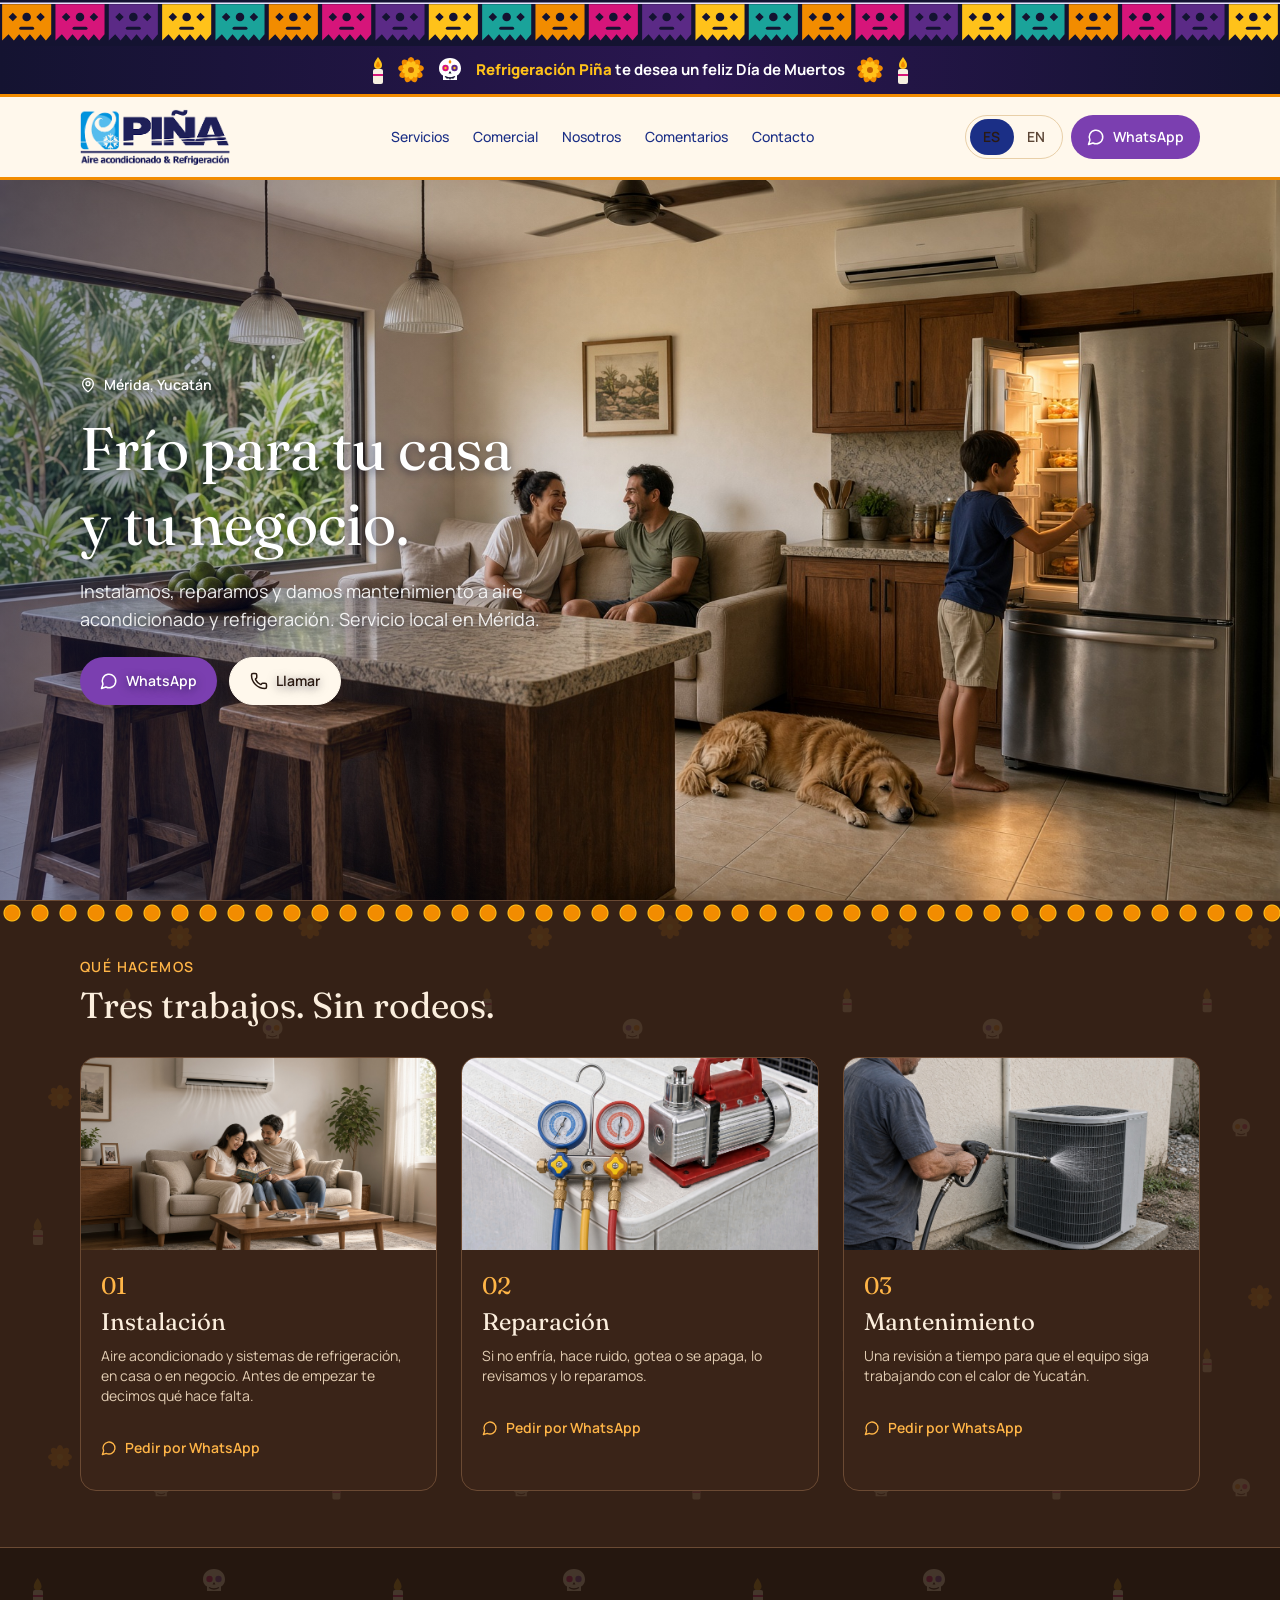
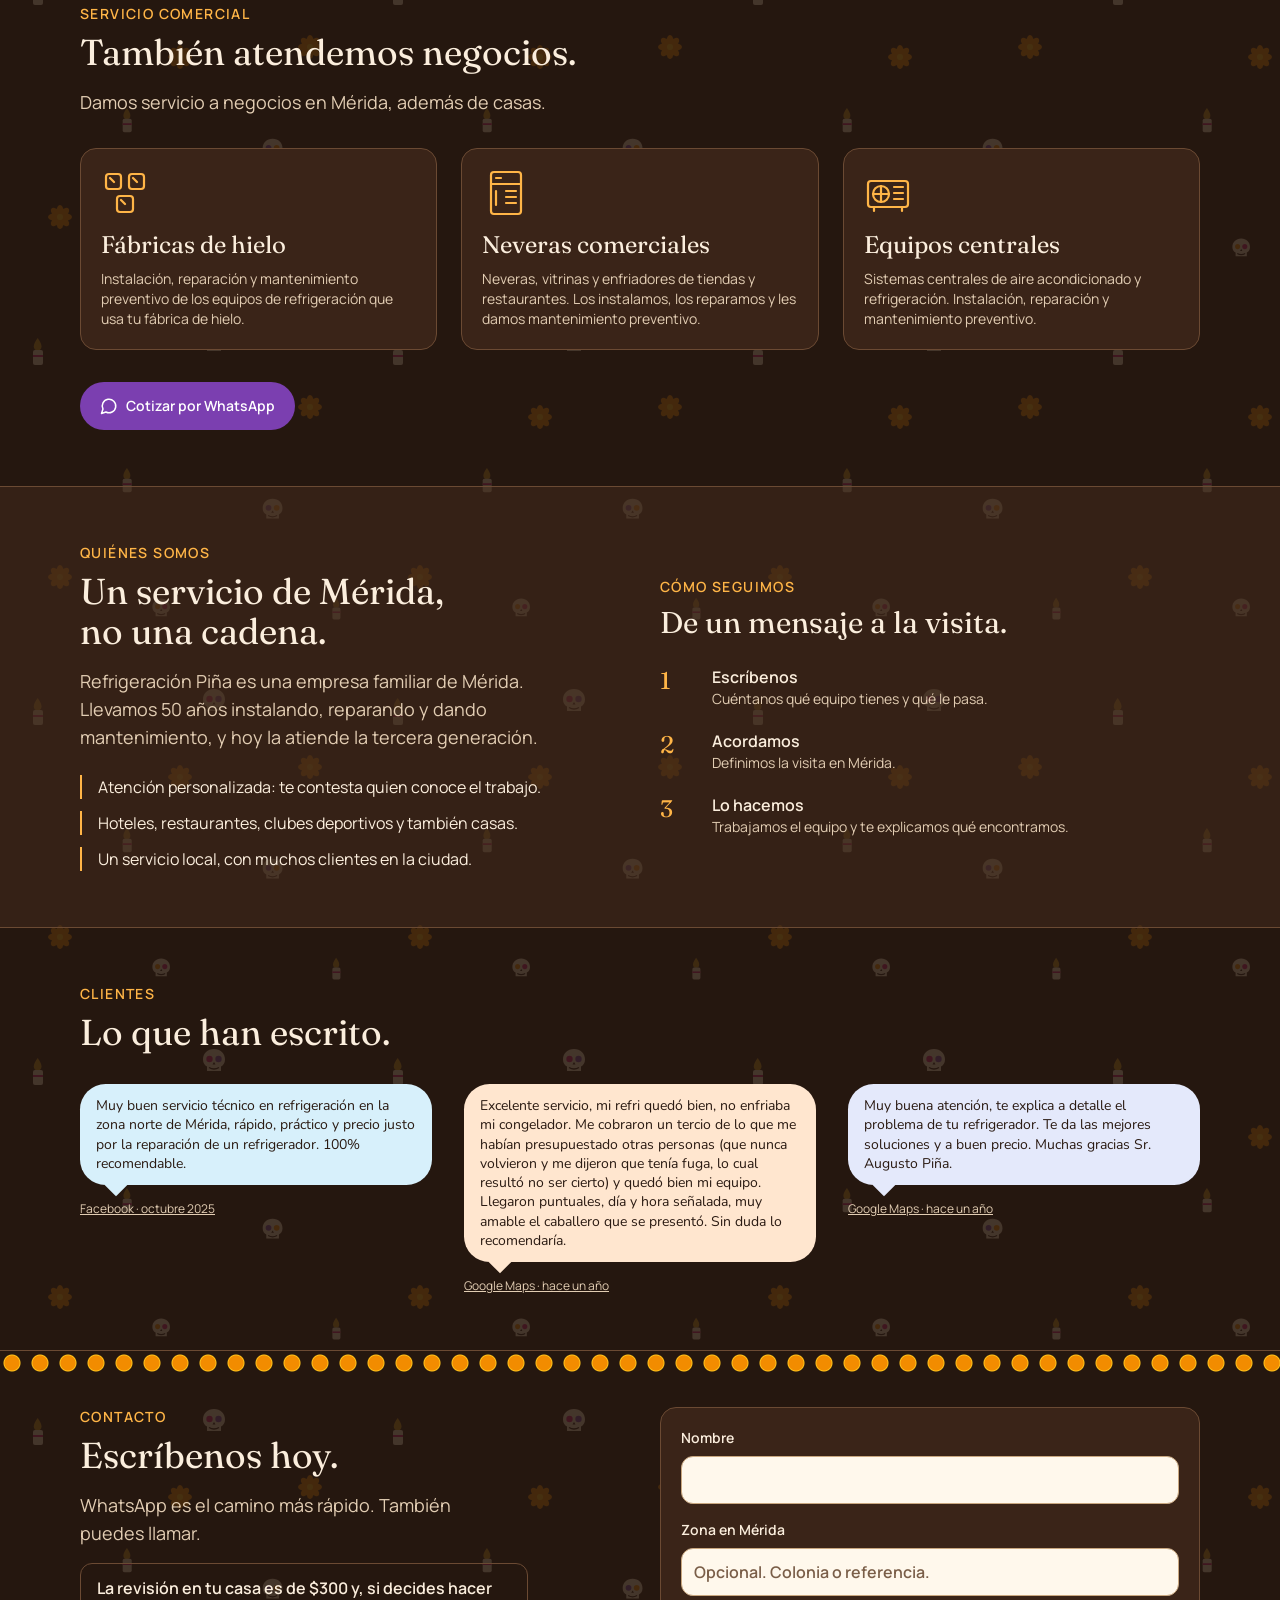
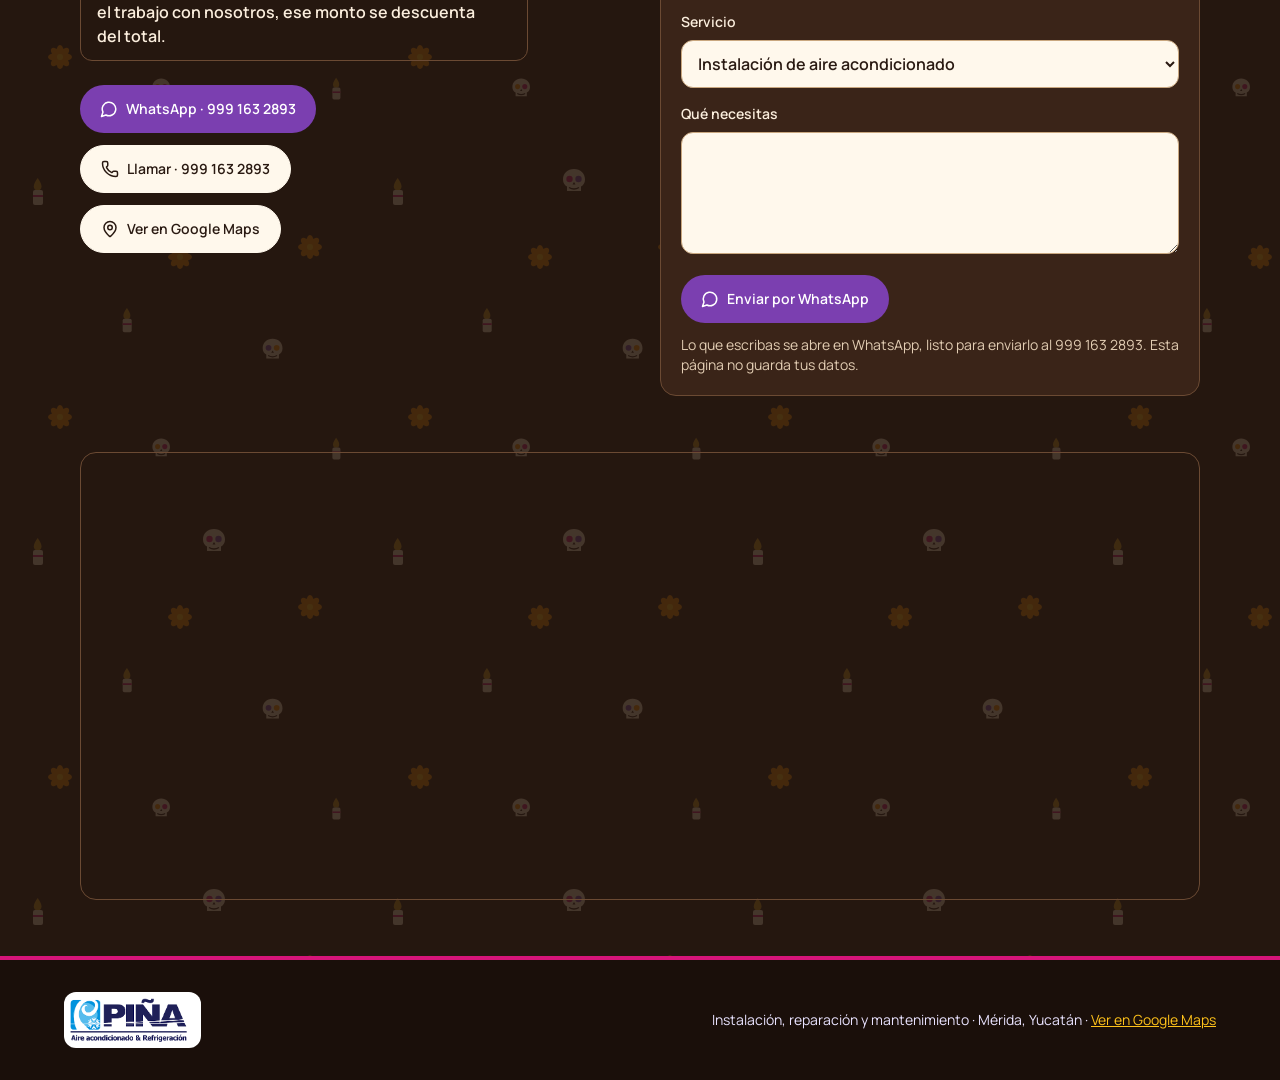
==== commit 9c4e30e4: "Sección permanente: servicio comercial (fábricas de hielo, neveras comerciales, equipos centrales)" ====
--- a/index.html
+++ b/index.html
@@ -1 +1 @@
-<!DOCTYPE html><html lang="es" class="antialiased"><head><meta charSet="utf-8"/><meta name="viewport" content="width=device-width, initial-scale=1"/><link rel="preload" as="image" href="./index_files/logo.png"/><link rel="preload" as="image" href="./index_files/hogar-4.jpg"/><link rel="preload" as="image" href="./index_files/evap-2.jpg"/><link rel="preload" as="image" href="./index_files/tools-6.jpg"/><link rel="preload" as="image" href="./index_files/wash-3.jpg"/><link rel="stylesheet" href="./index_files/styles.css"><!-- DIA DE MUERTOS (inicio) --><link rel="stylesheet" href="./index_files/muertos.css"><!-- DIA DE MUERTOS (fin) --><link rel="stylesheet" href="https://fonts.googleapis.com/css2?family=Fraunces:opsz,wght@9..144,560;9..144,640&amp;family=Manrope:wght@400;500;600;700&amp;family=Nunito:wght@500;600;700&amp;display=swap" data-precedence="default"/><title>Refrigeración Piña · Aire y refrigeración en Mérida</title><meta name="theme-color" content="#1b2f86"/><meta name="description" content="Instalación, reparación y mantenimiento de aire acondicionado y refrigeración en Mérida, Yucatán. WhatsApp 999 163 2893."/><link rel="icon" type="image/svg+xml" href="./favicon.svg"/><link rel="preconnect" href="https://fonts.googleapis.com"/><link rel="preconnect" href="https://fonts.gstatic.com" crossorigin="anonymous"/></head><body><!-- DIA DE MUERTOS (inicio) --><div class="dm-papel" aria-hidden="true"><svg viewBox="0 0 1200 46" preserveAspectRatio="xMinYMin slice"><line x1="0" y1="3" x2="2000" y2="3" stroke="#e9e3ff" stroke-width="1.5"/><g transform="translate(0,0)"><path d="M2 4h46v28l-5 6-5-6-5 6-5-6-5 6-5-6-5 6-5-6-6 6z" fill="#f28c00"/><circle cx="25" cy="16" r="4" fill="#141331"/><path d="M12 12l4 4-4 4-4-4zM38 12l4 4-4 4-4-4z" fill="#141331"/><rect x="18" y="25" width="14" height="3" rx="1.5" fill="#141331"/></g><g transform="translate(50,0)"><path d="M2 4h46v28l-5 6-5-6-5 6-5-6-5 6-5-6-5 6-5-6-6 6z" fill="#d6157a"/><circle cx="25" cy="16" r="4" fill="#141331"/><path d="M12 12l4 4-4 4-4-4zM38 12l4 4-4 4-4-4z" fill="#141331"/><rect x="18" y="25" width="14" height="3" rx="1.5" fill="#141331"/></g><g transform="translate(100,0)"><path d="M2 4h46v28l-5 6-5-6-5 6-5-6-5 6-5-6-5 6-5-6-6 6z" fill="#5b2a86"/><circle cx="25" cy="16" r="4" fill="#141331"/><path d="M12 12l4 4-4 4-4-4zM38 12l4 4-4 4-4-4z" fill="#141331"/><rect x="18" y="25" width="14" height="3" rx="1.5" fill="#141331"/></g><g transform="translate(150,0)"><path d="M2 4h46v28l-5 6-5-6-5 6-5-6-5 6-5-6-5 6-5-6-6 6z" fill="#ffc21a"/><circle cx="25" cy="16" r="4" fill="#141331"/><path d="M12 12l4 4-4 4-4-4zM38 12l4 4-4 4-4-4z" fill="#141331"/><rect x="18" y="25" width="14" height="3" rx="1.5" fill="#141331"/></g><g transform="translate(200,0)"><path d="M2 4h46v28l-5 6-5-6-5 6-5-6-5 6-5-6-5 6-5-6-6 6z" fill="#1aa39a"/><circle cx="25" cy="16" r="4" fill="#141331"/><path d="M12 12l4 4-4 4-4-4zM38 12l4 4-4 4-4-4z" fill="#141331"/><rect x="18" y="25" width="14" height="3" rx="1.5" fill="#141331"/></g><g transform="translate(250,0)"><path d="M2 4h46v28l-5 6-5-6-5 6-5-6-5 6-5-6-5 6-5-6-6 6z" fill="#f28c00"/><circle cx="25" cy="16" r="4" fill="#141331"/><path d="M12 12l4 4-4 4-4-4zM38 12l4 4-4 4-4-4z" fill="#141331"/><rect x="18" y="25" width="14" height="3" rx="1.5" fill="#141331"/></g><g transform="translate(300,0)"><path d="M2 4h46v28l-5 6-5-6-5 6-5-6-5 6-5-6-5 6-5-6-6 6z" fill="#d6157a"/><circle cx="25" cy="16" r="4" fill="#141331"/><path d="M12 12l4 4-4 4-4-4zM38 12l4 4-4 4-4-4z" fill="#141331"/><rect x="18" y="25" width="14" height="3" rx="1.5" fill="#141331"/></g><g transform="translate(350,0)"><path d="M2 4h46v28l-5 6-5-6-5 6-5-6-5 6-5-6-5 6-5-6-6 6z" fill="#5b2a86"/><circle cx="25" cy="16" r="4" fill="#141331"/><path d="M12 12l4 4-4 4-4-4zM38 12l4 4-4 4-4-4z" fill="#141331"/><rect x="18" y="25" width="14" height="3" rx="1.5" fill="#141331"/></g><g transform="translate(400,0)"><path d="M2 4h46v28l-5 6-5-6-5 6-5-6-5 6-5-6-5 6-5-6-6 6z" fill="#ffc21a"/><circle cx="25" cy="16" r="4" fill="#141331"/><path d="M12 12l4 4-4 4-4-4zM38 12l4 4-4 4-4-4z" fill="#141331"/><rect x="18" y="25" width="14" height="3" rx="1.5" fill="#141331"/></g><g transform="translate(450,0)"><path d="M2 4h46v28l-5 6-5-6-5 6-5-6-5 6-5-6-5 6-5-6-6 6z" fill="#1aa39a"/><circle cx="25" cy="16" r="4" fill="#141331"/><path d="M12 12l4 4-4 4-4-4zM38 12l4 4-4 4-4-4z" fill="#141331"/><rect x="18" y="25" width="14" height="3" rx="1.5" fill="#141331"/></g><g transform="translate(500,0)"><path d="M2 4h46v28l-5 6-5-6-5 6-5-6-5 6-5-6-5 6-5-6-6 6z" fill="#f28c00"/><circle cx="25" cy="16" r="4" fill="#141331"/><path d="M12 12l4 4-4 4-4-4zM38 12l4 4-4 4-4-4z" fill="#141331"/><rect x="18" y="25" width="14" height="3" rx="1.5" fill="#141331"/></g><g transform="translate(550,0)"><path d="M2 4h46v28l-5 6-5-6-5 6-5-6-5 6-5-6-5 6-5-6-6 6z" fill="#d6157a"/><circle cx="25" cy="16" r="4" fill="#141331"/><path d="M12 12l4 4-4 4-4-4zM38 12l4 4-4 4-4-4z" fill="#141331"/><rect x="18" y="25" width="14" height="3" rx="1.5" fill="#141331"/></g><g transform="translate(600,0)"><path d="M2 4h46v28l-5 6-5-6-5 6-5-6-5 6-5-6-5 6-5-6-6 6z" fill="#5b2a86"/><circle cx="25" cy="16" r="4" fill="#141331"/><path d="M12 12l4 4-4 4-4-4zM38 12l4 4-4 4-4-4z" fill="#141331"/><rect x="18" y="25" width="14" height="3" rx="1.5" fill="#141331"/></g><g transform="translate(650,0)"><path d="M2 4h46v28l-5 6-5-6-5 6-5-6-5 6-5-6-5 6-5-6-6 6z" fill="#ffc21a"/><circle cx="25" cy="16" r="4" fill="#141331"/><path d="M12 12l4 4-4 4-4-4zM38 12l4 4-4 4-4-4z" fill="#141331"/><rect x="18" y="25" width="14" height="3" rx="1.5" fill="#141331"/></g><g transform="translate(700,0)"><path d="M2 4h46v28l-5 6-5-6-5 6-5-6-5 6-5-6-5 6-5-6-6 6z" fill="#1aa39a"/><circle cx="25" cy="16" r="4" fill="#141331"/><path d="M12 12l4 4-4 4-4-4zM38 12l4 4-4 4-4-4z" fill="#141331"/><rect x="18" y="25" width="14" height="3" rx="1.5" fill="#141331"/></g><g transform="translate(750,0)"><path d="M2 4h46v28l-5 6-5-6-5 6-5-6-5 6-5-6-5 6-5-6-6 6z" fill="#f28c00"/><circle cx="25" cy="16" r="4" fill="#141331"/><path d="M12 12l4 4-4 4-4-4zM38 12l4 4-4 4-4-4z" fill="#141331"/><rect x="18" y="25" width="14" height="3" rx="1.5" fill="#141331"/></g><g transform="translate(800,0)"><path d="M2 4h46v28l-5 6-5-6-5 6-5-6-5 6-5-6-5 6-5-6-6 6z" fill="#d6157a"/><circle cx="25" cy="16" r="4" fill="#141331"/><path d="M12 12l4 4-4 4-4-4zM38 12l4 4-4 4-4-4z" fill="#141331"/><rect x="18" y="25" width="14" height="3" rx="1.5" fill="#141331"/></g><g transform="translate(850,0)"><path d="M2 4h46v28l-5 6-5-6-5 6-5-6-5 6-5-6-5 6-5-6-6 6z" fill="#5b2a86"/><circle cx="25" cy="16" r="4" fill="#141331"/><path d="M12 12l4 4-4 4-4-4zM38 12l4 4-4 4-4-4z" fill="#141331"/><rect x="18" y="25" width="14" height="3" rx="1.5" fill="#141331"/></g><g transform="translate(900,0)"><path d="M2 4h46v28l-5 6-5-6-5 6-5-6-5 6-5-6-5 6-5-6-6 6z" fill="#ffc21a"/><circle cx="25" cy="16" r="4" fill="#141331"/><path d="M12 12l4 4-4 4-4-4zM38 12l4 4-4 4-4-4z" fill="#141331"/><rect x="18" y="25" width="14" height="3" rx="1.5" fill="#141331"/></g><g transform="translate(950,0)"><path d="M2 4h46v28l-5 6-5-6-5 6-5-6-5 6-5-6-5 6-5-6-6 6z" fill="#1aa39a"/><circle cx="25" cy="16" r="4" fill="#141331"/><path d="M12 12l4 4-4 4-4-4zM38 12l4 4-4 4-4-4z" fill="#141331"/><rect x="18" y="25" width="14" height="3" rx="1.5" fill="#141331"/></g><g transform="translate(1000,0)"><path d="M2 4h46v28l-5 6-5-6-5 6-5-6-5 6-5-6-5 6-5-6-6 6z" fill="#f28c00"/><circle cx="25" cy="16" r="4" fill="#141331"/><path d="M12 12l4 4-4 4-4-4zM38 12l4 4-4 4-4-4z" fill="#141331"/><rect x="18" y="25" width="14" height="3" rx="1.5" fill="#141331"/></g><g transform="translate(1050,0)"><path d="M2 4h46v28l-5 6-5-6-5 6-5-6-5 6-5-6-5 6-5-6-6 6z" fill="#d6157a"/><circle cx="25" cy="16" r="4" fill="#141331"/><path d="M12 12l4 4-4 4-4-4zM38 12l4 4-4 4-4-4z" fill="#141331"/><rect x="18" y="25" width="14" height="3" rx="1.5" fill="#141331"/></g><g transform="translate(1100,0)"><path d="M2 4h46v28l-5 6-5-6-5 6-5-6-5 6-5-6-5 6-5-6-6 6z" fill="#5b2a86"/><circle cx="25" cy="16" r="4" fill="#141331"/><path d="M12 12l4 4-4 4-4-4zM38 12l4 4-4 4-4-4z" fill="#141331"/><rect x="18" y="25" width="14" height="3" rx="1.5" fill="#141331"/></g><g transform="translate(1150,0)"><path d="M2 4h46v28l-5 6-5-6-5 6-5-6-5 6-5-6-5 6-5-6-6 6z" fill="#ffc21a"/><circle cx="25" cy="16" r="4" fill="#141331"/><path d="M12 12l4 4-4 4-4-4zM38 12l4 4-4 4-4-4z" fill="#141331"/><rect x="18" y="25" width="14" height="3" rx="1.5" fill="#141331"/></g><g transform="translate(1200,0)"><path d="M2 4h46v28l-5 6-5-6-5 6-5-6-5 6-5-6-5 6-5-6-6 6z" fill="#1aa39a"/><circle cx="25" cy="16" r="4" fill="#141331"/><path d="M12 12l4 4-4 4-4-4zM38 12l4 4-4 4-4-4z" fill="#141331"/><rect x="18" y="25" width="14" height="3" rx="1.5" fill="#141331"/></g><g transform="translate(1250,0)"><path d="M2 4h46v28l-5 6-5-6-5 6-5-6-5 6-5-6-5 6-5-6-6 6z" fill="#f28c00"/><circle cx="25" cy="16" r="4" fill="#141331"/><path d="M12 12l4 4-4 4-4-4zM38 12l4 4-4 4-4-4z" fill="#141331"/><rect x="18" y="25" width="14" height="3" rx="1.5" fill="#141331"/></g><g transform="translate(1300,0)"><path d="M2 4h46v28l-5 6-5-6-5 6-5-6-5 6-5-6-5 6-5-6-6 6z" fill="#d6157a"/><circle cx="25" cy="16" r="4" fill="#141331"/><path d="M12 12l4 4-4 4-4-4zM38 12l4 4-4 4-4-4z" fill="#141331"/><rect x="18" y="25" width="14" height="3" rx="1.5" fill="#141331"/></g><g transform="translate(1350,0)"><path d="M2 4h46v28l-5 6-5-6-5 6-5-6-5 6-5-6-5 6-5-6-6 6z" fill="#5b2a86"/><circle cx="25" cy="16" r="4" fill="#141331"/><path d="M12 12l4 4-4 4-4-4zM38 12l4 4-4 4-4-4z" fill="#141331"/><rect x="18" y="25" width="14" height="3" rx="1.5" fill="#141331"/></g><g transform="translate(1400,0)"><path d="M2 4h46v28l-5 6-5-6-5 6-5-6-5 6-5-6-5 6-5-6-6 6z" fill="#ffc21a"/><circle cx="25" cy="16" r="4" fill="#141331"/><path d="M12 12l4 4-4 4-4-4zM38 12l4 4-4 4-4-4z" fill="#141331"/><rect x="18" y="25" width="14" height="3" rx="1.5" fill="#141331"/></g><g transform="translate(1450,0)"><path d="M2 4h46v28l-5 6-5-6-5 6-5-6-5 6-5-6-5 6-5-6-6 6z" fill="#1aa39a"/><circle cx="25" cy="16" r="4" fill="#141331"/><path d="M12 12l4 4-4 4-4-4zM38 12l4 4-4 4-4-4z" fill="#141331"/><rect x="18" y="25" width="14" height="3" rx="1.5" fill="#141331"/></g><g transform="translate(1500,0)"><path d="M2 4h46v28l-5 6-5-6-5 6-5-6-5 6-5-6-5 6-5-6-6 6z" fill="#f28c00"/><circle cx="25" cy="16" r="4" fill="#141331"/><path d="M12 12l4 4-4 4-4-4zM38 12l4 4-4 4-4-4z" fill="#141331"/><rect x="18" y="25" width="14" height="3" rx="1.5" fill="#141331"/></g><g transform="translate(1550,0)"><path d="M2 4h46v28l-5 6-5-6-5 6-5-6-5 6-5-6-5 6-5-6-6 6z" fill="#d6157a"/><circle cx="25" cy="16" r="4" fill="#141331"/><path d="M12 12l4 4-4 4-4-4zM38 12l4 4-4 4-4-4z" fill="#141331"/><rect x="18" y="25" width="14" height="3" rx="1.5" fill="#141331"/></g><g transform="translate(1600,0)"><path d="M2 4h46v28l-5 6-5-6-5 6-5-6-5 6-5-6-5 6-5-6-6 6z" fill="#5b2a86"/><circle cx="25" cy="16" r="4" fill="#141331"/><path d="M12 12l4 4-4 4-4-4zM38 12l4 4-4 4-4-4z" fill="#141331"/><rect x="18" y="25" width="14" height="3" rx="1.5" fill="#141331"/></g><g transform="translate(1650,0)"><path d="M2 4h46v28l-5 6-5-6-5 6-5-6-5 6-5-6-5 6-5-6-6 6z" fill="#ffc21a"/><circle cx="25" cy="16" r="4" fill="#141331"/><path d="M12 12l4 4-4 4-4-4zM38 12l4 4-4 4-4-4z" fill="#141331"/><rect x="18" y="25" width="14" height="3" rx="1.5" fill="#141331"/></g><g transform="translate(1700,0)"><path d="M2 4h46v28l-5 6-5-6-5 6-5-6-5 6-5-6-5 6-5-6-6 6z" fill="#1aa39a"/><circle cx="25" cy="16" r="4" fill="#141331"/><path d="M12 12l4 4-4 4-4-4zM38 12l4 4-4 4-4-4z" fill="#141331"/><rect x="18" y="25" width="14" height="3" rx="1.5" fill="#141331"/></g><g transform="translate(1750,0)"><path d="M2 4h46v28l-5 6-5-6-5 6-5-6-5 6-5-6-5 6-5-6-6 6z" fill="#f28c00"/><circle cx="25" cy="16" r="4" fill="#141331"/><path d="M12 12l4 4-4 4-4-4zM38 12l4 4-4 4-4-4z" fill="#141331"/><rect x="18" y="25" width="14" height="3" rx="1.5" fill="#141331"/></g><g transform="translate(1800,0)"><path d="M2 4h46v28l-5 6-5-6-5 6-5-6-5 6-5-6-5 6-5-6-6 6z" fill="#d6157a"/><circle cx="25" cy="16" r="4" fill="#141331"/><path d="M12 12l4 4-4 4-4-4zM38 12l4 4-4 4-4-4z" fill="#141331"/><rect x="18" y="25" width="14" height="3" rx="1.5" fill="#141331"/></g><g transform="translate(1850,0)"><path d="M2 4h46v28l-5 6-5-6-5 6-5-6-5 6-5-6-5 6-5-6-6 6z" fill="#5b2a86"/><circle cx="25" cy="16" r="4" fill="#141331"/><path d="M12 12l4 4-4 4-4-4zM38 12l4 4-4 4-4-4z" fill="#141331"/><rect x="18" y="25" width="14" height="3" rx="1.5" fill="#141331"/></g><g transform="translate(1900,0)"><path d="M2 4h46v28l-5 6-5-6-5 6-5-6-5 6-5-6-5 6-5-6-6 6z" fill="#ffc21a"/><circle cx="25" cy="16" r="4" fill="#141331"/><path d="M12 12l4 4-4 4-4-4zM38 12l4 4-4 4-4-4z" fill="#141331"/><rect x="18" y="25" width="14" height="3" rx="1.5" fill="#141331"/></g><g transform="translate(1950,0)"><path d="M2 4h46v28l-5 6-5-6-5 6-5-6-5 6-5-6-5 6-5-6-6 6z" fill="#1aa39a"/><circle cx="25" cy="16" r="4" fill="#141331"/><path d="M12 12l4 4-4 4-4-4zM38 12l4 4-4 4-4-4z" fill="#141331"/><rect x="18" y="25" width="14" height="3" rx="1.5" fill="#141331"/></g></svg></div><div class="dm-saludo" role="note"><svg width="16" height="28" viewBox="0 0 16 28" aria-hidden="true"><path class="dm-flama" d="M8 1c3 4 4 6 4 8a4 4 0 0 1-8 0c0-2 1-4 4-8z" fill="#ffc21a"/><path d="M8 5c1.5 2.5 2 3.5 2 4.5a2 2 0 0 1-4 0c0-1 .5-2 2-4.5z" fill="#f28c00"/><rect x="3" y="13" width="10" height="15" rx="2" fill="#f5efe0"/><rect x="3" y="18" width="10" height="2" fill="#d6157a"/></svg><span class="dm-hide-sm"><svg width="26" height="26" viewBox="0 0 26 26" aria-hidden="true"><g fill="#f28c00"><ellipse cx="13" cy="5.5" rx="3.6" ry="5.5" transform="rotate(0 13 13)"/><ellipse cx="13" cy="5.5" rx="3.6" ry="5.5" transform="rotate(40 13 13)"/><ellipse cx="13" cy="5.5" rx="3.6" ry="5.5" transform="rotate(80 13 13)"/><ellipse cx="13" cy="5.5" rx="3.6" ry="5.5" transform="rotate(120 13 13)"/><ellipse cx="13" cy="5.5" rx="3.6" ry="5.5" transform="rotate(160 13 13)"/><ellipse cx="13" cy="5.5" rx="3.6" ry="5.5" transform="rotate(200 13 13)"/><ellipse cx="13" cy="5.5" rx="3.6" ry="5.5" transform="rotate(240 13 13)"/><ellipse cx="13" cy="5.5" rx="3.6" ry="5.5" transform="rotate(280 13 13)"/><ellipse cx="13" cy="5.5" rx="3.6" ry="5.5" transform="rotate(320 13 13)"/></g><g fill="#ffc21a"><ellipse cx="13" cy="8" rx="2.6" ry="4" transform="rotate(20 13 13)"/><ellipse cx="13" cy="8" rx="2.6" ry="4" transform="rotate(60 13 13)"/><ellipse cx="13" cy="8" rx="2.6" ry="4" transform="rotate(100 13 13)"/><ellipse cx="13" cy="8" rx="2.6" ry="4" transform="rotate(140 13 13)"/><ellipse cx="13" cy="8" rx="2.6" ry="4" transform="rotate(180 13 13)"/><ellipse cx="13" cy="8" rx="2.6" ry="4" transform="rotate(220 13 13)"/><ellipse cx="13" cy="8" rx="2.6" ry="4" transform="rotate(260 13 13)"/><ellipse cx="13" cy="8" rx="2.6" ry="4" transform="rotate(300 13 13)"/><ellipse cx="13" cy="8" rx="2.6" ry="4" transform="rotate(340 13 13)"/></g><circle cx="13" cy="13" r="3" fill="#c25e00"/></svg></span><svg width="28" height="28" viewBox="0 0 28 28" aria-hidden="true"><path d="M14 2C7.5 2 3 6.5 3 12.5c0 3.5 1.7 5.8 4 7v4.5h14v-4.5c2.3-1.2 4-3.5 4-7C25 6.5 20.5 2 14 2z" fill="#fff"/><circle cx="9.5" cy="12" r="3.2" fill="#d6157a"/><circle cx="18.5" cy="12" r="3.2" fill="#5b2a86"/><circle cx="9.5" cy="12" r="1.2" fill="#ffc21a"/><circle cx="18.5" cy="12" r="1.2" fill="#ffc21a"/><path d="M14 15l-1.5 2.5h3z" fill="#141331"/><path d="M9 20.5q5 3 10 0" stroke="#141331" stroke-width="1.4" fill="none"/><path d="M11 20.8v2M14 21.5v2M17 20.8v2" stroke="#141331" stroke-width="1"/><path d="M14 3.5l1.5 2.5-1.5 2-1.5-2z" fill="#f28c00"/></svg><span><b>Refrigeración Piña</b> te desea un feliz Día de Muertos</span><svg width="26" height="26" viewBox="0 0 26 26" aria-hidden="true"><g fill="#f28c00"><ellipse cx="13" cy="5.5" rx="3.6" ry="5.5" transform="rotate(0 13 13)"/><ellipse cx="13" cy="5.5" rx="3.6" ry="5.5" transform="rotate(40 13 13)"/><ellipse cx="13" cy="5.5" rx="3.6" ry="5.5" transform="rotate(80 13 13)"/><ellipse cx="13" cy="5.5" rx="3.6" ry="5.5" transform="rotate(120 13 13)"/><ellipse cx="13" cy="5.5" rx="3.6" ry="5.5" transform="rotate(160 13 13)"/><ellipse cx="13" cy="5.5" rx="3.6" ry="5.5" transform="rotate(200 13 13)"/><ellipse cx="13" cy="5.5" rx="3.6" ry="5.5" transform="rotate(240 13 13)"/><ellipse cx="13" cy="5.5" rx="3.6" ry="5.5" transform="rotate(280 13 13)"/><ellipse cx="13" cy="5.5" rx="3.6" ry="5.5" transform="rotate(320 13 13)"/></g><g fill="#ffc21a"><ellipse cx="13" cy="8" rx="2.6" ry="4" transform="rotate(20 13 13)"/><ellipse cx="13" cy="8" rx="2.6" ry="4" transform="rotate(60 13 13)"/><ellipse cx="13" cy="8" rx="2.6" ry="4" transform="rotate(100 13 13)"/><ellipse cx="13" cy="8" rx="2.6" ry="4" transform="rotate(140 13 13)"/><ellipse cx="13" cy="8" rx="2.6" ry="4" transform="rotate(180 13 13)"/><ellipse cx="13" cy="8" rx="2.6" ry="4" transform="rotate(220 13 13)"/><ellipse cx="13" cy="8" rx="2.6" ry="4" transform="rotate(260 13 13)"/><ellipse cx="13" cy="8" rx="2.6" ry="4" transform="rotate(300 13 13)"/><ellipse cx="13" cy="8" rx="2.6" ry="4" transform="rotate(340 13 13)"/></g><circle cx="13" cy="13" r="3" fill="#c25e00"/></svg><span class="dm-hide-sm"><svg width="16" height="28" viewBox="0 0 16 28" aria-hidden="true"><path class="dm-flama" d="M8 1c3 4 4 6 4 8a4 4 0 0 1-8 0c0-2 1-4 4-8z" fill="#ffc21a"/><path d="M8 5c1.5 2.5 2 3.5 2 4.5a2 2 0 0 1-4 0c0-1 .5-2 2-4.5z" fill="#f28c00"/><rect x="3" y="13" width="10" height="15" rx="2" fill="#f5efe0"/><rect x="3" y="18" width="10" height="2" fill="#d6157a"/></svg></span></div><!-- DIA DE MUERTOS (fin) --><div class="min-h-screen bg-bg text-ink"><header class="sticky top-0 z-20 border-b border-line bg-bg/95 backdrop-blur-sm"><div class="mx-auto flex max-w-6xl items-center justify-between gap-4 px-4 py-3"><a href="#inicio" class="flex min-h-11 items-center"><img src="./index_files/logo.png" alt="Piña, aire acondicionado y refrigeración" class="h-12 w-auto md:h-14" width="379" height="133"/></a><nav class="hidden items-center gap-6 md:flex" aria-label="Menú"><a href="#servicios" class="text-sm font-medium text-ink">Servicios</a><a href="#nosotros" class="text-sm font-medium text-ink">Nosotros</a><a href="#comentarios" class="text-sm font-medium text-ink">Comentarios</a><a href="#contacto" class="text-sm font-medium text-ink">Contacto</a></nav><div class="flex items-center gap-2"><div class="flex h-11 items-center rounded-full border border-line p-1" role="group" aria-label="Idioma"><button type="button" aria-pressed="true" class="h-9 min-w-11 rounded-full px-3 text-sm font-semibold bg-ink text-bg">ES</button><button type="button" aria-pressed="false" class="h-9 min-w-11 rounded-full px-3 text-sm font-semibold text-muted">EN</button></div><a href="https://wa.me/529991632893?text=Hola%2C%20quiero%20un%20servicio." class="hidden h-11 items-center gap-2 rounded-full bg-pine px-4 text-sm font-semibold text-pine-ink md:inline-flex"><svg xmlns="http://www.w3.org/2000/svg" width="18" height="18" viewBox="0 0 24 24" fill="none" stroke="currentColor" stroke-width="2" stroke-linecap="round" stroke-linejoin="round" class="lucide lucide-message-circle" aria-hidden="true"><path d="M7.9 20A9 9 0 1 0 4 16.1L2 22Z"></path></svg>WhatsApp</a><button type="button" class="inline-flex h-11 w-11 items-center justify-center rounded-full border border-line md:hidden" aria-expanded="false" aria-label="Menú"><svg xmlns="http://www.w3.org/2000/svg" width="20" height="20" viewBox="0 0 24 24" fill="none" stroke="currentColor" stroke-width="2" stroke-linecap="round" stroke-linejoin="round" class="lucide lucide-menu" aria-hidden="true"><path d="M4 12h16"></path><path d="M4 18h16"></path><path d="M4 6h16"></path></svg></button></div></div></header><main class="pb-24 md:pb-0"><section id="inicio" class="relative min-h-[40rem] w-full overflow-hidden md:aspect-[16/9] md:min-h-[32rem]"><img src="./index_files/hogar-4.jpg" alt="Una pareja platicando, un niño abriendo el refrigerador y un jardín por la ventana" class="absolute inset-0 h-full w-full object-cover object-center"/><div class="absolute inset-0 bg-[linear-gradient(to_right,rgba(12,22,70,0.5)_0%,rgba(12,22,70,0.22)_26%,transparent_48%)]"></div><div class="relative mx-auto flex h-full max-w-6xl items-center px-4 py-16"><div class="hero-plain max-w-xl text-white"><p class="mb-4 inline-flex items-center gap-2 text-sm font-semibold"><svg xmlns="http://www.w3.org/2000/svg" width="16" height="16" viewBox="0 0 24 24" fill="none" stroke="currentColor" stroke-width="2" stroke-linecap="round" stroke-linejoin="round" class="lucide lucide-map-pin" aria-hidden="true"><path d="M20 10c0 4.993-5.539 10.193-7.399 11.799a1 1 0 0 1-1.202 0C9.539 20.193 4 14.993 4 10a8 8 0 0 1 16 0"></path><circle cx="12" cy="10" r="3"></circle></svg>Mérida, Yucatán</p><h1 class="font-display text-5xl leading-tight md:text-6xl">Frío para tu casa y tu negocio.</h1><p class="mt-4 max-w-lg text-lg text-white/90">Instalamos, reparamos y damos mantenimiento a aire acondicionado y refrigeración. Servicio local en Mérida.</p><div class="mt-6 flex flex-wrap gap-3"><a href="https://wa.me/529991632893?text=Hola%2C%20quiero%20un%20servicio." class="inline-flex h-12 items-center gap-2 rounded-full bg-pine px-5 text-sm font-semibold text-pine-ink"><svg xmlns="http://www.w3.org/2000/svg" width="18" height="18" viewBox="0 0 24 24" fill="none" stroke="currentColor" stroke-width="2" stroke-linecap="round" stroke-linejoin="round" class="lucide lucide-message-circle" aria-hidden="true"><path d="M7.9 20A9 9 0 1 0 4 16.1L2 22Z"></path></svg>WhatsApp</a><a href="tel:+529991632893" class="inline-flex h-12 items-center gap-2 rounded-full border border-line bg-paper px-5 text-sm font-semibold text-ink"><svg xmlns="http://www.w3.org/2000/svg" width="18" height="18" viewBox="0 0 24 24" fill="none" stroke="currentColor" stroke-width="2" stroke-linecap="round" stroke-linejoin="round" class="lucide lucide-phone" aria-hidden="true"><path d="M13.832 16.568a1 1 0 0 0 1.213-.303l.355-.465A2 2 0 0 1 17 15h3a2 2 0 0 1 2 2v3a2 2 0 0 1-2 2A18 18 0 0 1 2 4a2 2 0 0 1 2-2h3a2 2 0 0 1 2 2v3a2 2 0 0 1-.8 1.6l-.468.351a1 1 0 0 0-.292 1.233 14 14 0 0 0 6.392 6.384"></path></svg>Llamar</a></div></div></div></section><section id="servicios" class="border-t border-line bg-paper"><div class="mx-auto max-w-6xl px-4 py-14"><p class="text-sm font-semibold tracking-widest text-copper uppercase">Qué hacemos</p><h2 class="mt-2 font-display text-4xl">Tres trabajos. Sin rodeos.</h2><div class="mt-8 grid gap-6 md:grid-cols-3"><article class="overflow-hidden rounded-2xl border border-line bg-bg"><img src="./index_files/evap-2.jpg" alt="Familia cómoda con el evaporador instalado" class="h-48 w-full object-cover"/><div class="p-5"><p class="font-display text-2xl text-copper">01</p><h3 class="mt-1 font-display text-2xl">Instalación</h3><p class="mt-2 text-sm text-muted">Aire acondicionado y sistemas de refrigeración, en casa o en negocio. Antes de empezar te decimos qué hace falta.</p><a href="https://wa.me/529991632893?text=Quiero%20cotizar%20una%20instalaci%C3%B3n" class="mt-5 inline-flex h-11 items-center gap-2 text-sm font-semibold text-copper"><svg xmlns="http://www.w3.org/2000/svg" width="16" height="16" viewBox="0 0 24 24" fill="none" stroke="currentColor" stroke-width="2" stroke-linecap="round" stroke-linejoin="round" class="lucide lucide-message-circle" aria-hidden="true"><path d="M7.9 20A9 9 0 1 0 4 16.1L2 22Z"></path></svg>Pedir por WhatsApp</a></div></article><article class="overflow-hidden rounded-2xl border border-line bg-bg"><img src="./index_files/tools-6.jpg" alt="Manómetros nuevos y una bomba de vacío" class="h-48 w-full object-cover"/><div class="p-5"><p class="font-display text-2xl text-copper">02</p><h3 class="mt-1 font-display text-2xl">Reparación</h3><p class="mt-2 text-sm text-muted">Si no enfría, hace ruido, gotea o se apaga, lo revisamos y lo reparamos.</p><a href="https://wa.me/529991632893?text=Necesito%20una%20reparaci%C3%B3n" class="mt-5 inline-flex h-11 items-center gap-2 text-sm font-semibold text-copper"><svg xmlns="http://www.w3.org/2000/svg" width="16" height="16" viewBox="0 0 24 24" fill="none" stroke="currentColor" stroke-width="2" stroke-linecap="round" stroke-linejoin="round" class="lucide lucide-message-circle" aria-hidden="true"><path d="M7.9 20A9 9 0 1 0 4 16.1L2 22Z"></path></svg>Pedir por WhatsApp</a></div></article><article class="overflow-hidden rounded-2xl border border-line bg-bg"><img src="./index_files/wash-3.jpg" alt="Lavado del equipo con hidrolavadora" class="h-48 w-full object-cover"/><div class="p-5"><p class="font-display text-2xl text-copper">03</p><h3 class="mt-1 font-display text-2xl">Mantenimiento</h3><p class="mt-2 text-sm text-muted">Una revisión a tiempo para que el equipo siga trabajando con el calor de Yucatán.</p><a href="https://wa.me/529991632893?text=Quiero%20agendar%20mantenimiento" class="mt-5 inline-flex h-11 items-center gap-2 text-sm font-semibold text-copper"><svg xmlns="http://www.w3.org/2000/svg" width="16" height="16" viewBox="0 0 24 24" fill="none" stroke="currentColor" stroke-width="2" stroke-linecap="round" stroke-linejoin="round" class="lucide lucide-message-circle" aria-hidden="true"><path d="M7.9 20A9 9 0 1 0 4 16.1L2 22Z"></path></svg>Pedir por WhatsApp</a></div></article></div></div></section><section id="nosotros" class="border-t border-line bg-bg text-ink"><div class="mx-auto grid max-w-6xl gap-10 px-4 py-14 md:grid-cols-2 md:items-center"><div><p class="text-sm font-semibold tracking-widest text-copper uppercase">Quiénes somos</p><h2 class="mt-2 font-display text-4xl">Un servicio de Mérida, no una cadena.</h2><p class="mt-4 max-w-lg text-lg text-muted">Refrigeración Piña es una empresa familiar de Mérida. Llevamos 50 años instalando, reparando y dando mantenimiento, y hoy la atiende la tercera generación.</p><ul class="mt-6 flex flex-col gap-3"><li class="border-l-2 border-copper pl-4 text-base text-ink">Atención personalizada: te contesta quien conoce el trabajo.</li><li class="border-l-2 border-copper pl-4 text-base text-ink">Hoteles, restaurantes, clubes deportivos y también casas.</li><li class="border-l-2 border-copper pl-4 text-base text-ink">Un servicio local, con muchos clientes en la ciudad.</li></ul></div><div><p class="text-sm font-semibold tracking-widest text-copper uppercase">Cómo seguimos</p><h3 class="mt-2 font-display text-3xl">De un mensaje a la visita.</h3><ol class="mt-6 flex flex-col gap-5"><li class="grid grid-cols-[2.5rem_1fr] gap-3"><span class="font-display text-2xl text-copper">1</span><div><p class="font-semibold">Escríbenos</p><p class="text-sm text-muted">Cuéntanos qué equipo tienes y qué le pasa.</p></div></li><li class="grid grid-cols-[2.5rem_1fr] gap-3"><span class="font-display text-2xl text-copper">2</span><div><p class="font-semibold">Acordamos</p><p class="text-sm text-muted">Definimos la visita en Mérida.</p></div></li><li class="grid grid-cols-[2.5rem_1fr] gap-3"><span class="font-display text-2xl text-copper">3</span><div><p class="font-semibold">Lo hacemos</p><p class="text-sm text-muted">Trabajamos el equipo y te explicamos qué encontramos.</p></div></li></ol></div></div></section><section id="comentarios" class="border-t border-line"><div class="mx-auto max-w-6xl px-4 py-14"><p class="text-sm font-semibold tracking-widest text-copper uppercase">Clientes</p><h2 class="mt-2 font-display text-4xl">Lo que han escrito.</h2><div class="mt-8 grid gap-8 md:grid-cols-3"><figure><blockquote class="font-quote relative rounded-[1.6rem] px-4 py-3 text-sm leading-snug text-ink bg-[#d7f0fb]">Muy buen servicio técnico en refrigeración en la zona norte de Mérida, rápido, práctico y precio justo por la reparación de un refrigerador. 100% recomendable.<span aria-hidden="true" class="absolute -bottom-2 left-7 h-4 w-4 rotate-45 bg-[#d7f0fb]"></span></blockquote><figcaption class="mt-4 text-xs text-muted"><a href="https://www.facebook.com/refrigeracionpina/reviews" class="underline" target="_blank" rel="noreferrer">Facebook · octubre 2025</a></figcaption></figure><figure><blockquote class="font-quote relative rounded-[1.6rem] px-4 py-3 text-sm leading-snug text-ink bg-[#ffe6cf]">Excelente servicio, mi refri quedó bien, no enfriaba mi congelador. Me cobraron un tercio de lo que me habían presupuestado otras personas (que nunca volvieron y me dijeron que tenía fuga, lo cual resultó no ser cierto) y quedó bien mi equipo. Llegaron puntuales, día y hora señalada, muy amable el caballero que se presentó. Sin duda lo recomendaría.<span aria-hidden="true" class="absolute -bottom-2 left-7 h-4 w-4 rotate-45 bg-[#ffe6cf]"></span></blockquote><figcaption class="mt-4 text-xs text-muted"><a href="https://www.facebook.com/refrigeracionpina/reviews" class="underline" target="_blank" rel="noreferrer">Google Maps · hace un año</a></figcaption></figure><figure><blockquote class="font-quote relative rounded-[1.6rem] px-4 py-3 text-sm leading-snug text-ink bg-[#e4e9fb]">Muy buena atención, te explica a detalle el problema de tu refrigerador. Te da las mejores soluciones y a buen precio. Muchas gracias Sr. Augusto Piña.<span aria-hidden="true" class="absolute -bottom-2 left-7 h-4 w-4 rotate-45 bg-[#e4e9fb]"></span></blockquote><figcaption class="mt-4 text-xs text-muted"><a href="https://www.facebook.com/refrigeracionpina/reviews" class="underline" target="_blank" rel="noreferrer">Google Maps · hace un año</a></figcaption></figure></div></div></section><section id="contacto" class="border-t border-line"><div class="mx-auto grid max-w-6xl gap-10 px-4 py-14 md:grid-cols-2"><div><p class="text-sm font-semibold tracking-widest text-copper uppercase">Contacto</p><h2 class="mt-2 font-display text-4xl text-ink">Escríbenos hoy.</h2><p class="mt-4 max-w-md text-lg text-muted">WhatsApp es el camino más rápido. También puedes llamar.</p><p class="mt-4 max-w-md rounded-xl border border-line px-4 py-3 text-base font-semibold text-ink">La revisión en tu casa es de $300 y, si decides hacer el trabajo con nosotros, ese monto se descuenta del total.</p><div class="mt-6 flex flex-col gap-3"><a href="https://wa.me/529991632893?text=Hola%2C%20quiero%20un%20servicio." class="inline-flex h-12 w-fit items-center gap-2 rounded-full bg-pine px-5 text-sm font-semibold text-pine-ink"><svg xmlns="http://www.w3.org/2000/svg" width="18" height="18" viewBox="0 0 24 24" fill="none" stroke="currentColor" stroke-width="2" stroke-linecap="round" stroke-linejoin="round" class="lucide lucide-message-circle" aria-hidden="true"><path d="M7.9 20A9 9 0 1 0 4 16.1L2 22Z"></path></svg>WhatsApp<!-- --> · <!-- -->999 163 2893</a><a href="tel:+529991632893" class="inline-flex h-12 w-fit items-center gap-2 rounded-full border border-line px-5 text-sm font-semibold"><svg xmlns="http://www.w3.org/2000/svg" width="18" height="18" viewBox="0 0 24 24" fill="none" stroke="currentColor" stroke-width="2" stroke-linecap="round" stroke-linejoin="round" class="lucide lucide-phone" aria-hidden="true"><path d="M13.832 16.568a1 1 0 0 0 1.213-.303l.355-.465A2 2 0 0 1 17 15h3a2 2 0 0 1 2 2v3a2 2 0 0 1-2 2A18 18 0 0 1 2 4a2 2 0 0 1 2-2h3a2 2 0 0 1 2 2v3a2 2 0 0 1-.8 1.6l-.468.351a1 1 0 0 0-.292 1.233 14 14 0 0 0 6.392 6.384"></path></svg>Llamar<!-- --> · <!-- -->999 163 2893</a><a href="https://maps.google.com/maps?q=Refrigeraci%C3%B3n+Pi%C3%B1a+M%C3%A9rida&amp;hl=es&amp;z=16" class="inline-flex h-12 w-fit items-center gap-2 rounded-full border border-line px-5 text-sm font-semibold"><svg xmlns="http://www.w3.org/2000/svg" width="18" height="18" viewBox="0 0 24 24" fill="none" stroke="currentColor" stroke-width="2" stroke-linecap="round" stroke-linejoin="round" class="lucide lucide-map-pin" aria-hidden="true"><path d="M20 10c0 4.993-5.539 10.193-7.399 11.799a1 1 0 0 1-1.202 0C9.539 20.193 4 14.993 4 10a8 8 0 0 1 16 0"></path><circle cx="12" cy="10" r="3"></circle></svg>Ver en Google Maps</a></div></div><form class="rounded-2xl border border-line bg-paper p-5" noValidate=""><label class="block text-sm font-semibold">Nombre<input class="mt-2 h-12 w-full rounded-xl border border-line bg-bg px-3 text-base" autoComplete="name" value=""/></label><label class="mt-4 block text-sm font-semibold">Zona en Mérida<input placeholder="Opcional. Colonia o referencia." class="mt-2 h-12 w-full rounded-xl border border-line bg-bg px-3 text-base placeholder:text-muted" value=""/></label><label class="mt-4 block text-sm font-semibold">Servicio<select class="mt-2 h-12 w-full rounded-xl border border-line bg-bg px-3 text-base"><option selected="">Instalación de aire acondicionado</option><option>Reparación de aire acondicionado</option><option>Mantenimiento de aire acondicionado</option><option>Instalación de refrigeración</option><option>Reparación de refrigeración</option><option>Mantenimiento de refrigeración</option><option>Aún no estoy seguro</option></select></label><label class="mt-4 block text-sm font-semibold">Qué necesitas<textarea rows="4" class="mt-2 w-full rounded-xl border border-line bg-bg px-3 py-3 text-base"></textarea></label><a href="#contacto" rel="noreferrer" class="mt-4 inline-flex h-12 items-center gap-2 rounded-full bg-pine px-5 text-sm font-semibold text-pine-ink"><svg xmlns="http://www.w3.org/2000/svg" width="18" height="18" viewBox="0 0 24 24" fill="none" stroke="currentColor" stroke-width="2" stroke-linecap="round" stroke-linejoin="round" class="lucide lucide-message-circle" aria-hidden="true"><path d="M7.9 20A9 9 0 1 0 4 16.1L2 22Z"></path></svg>Enviar por WhatsApp</a><p class="mt-3 text-sm text-muted">Lo que escribas se abre en WhatsApp, listo para enviarlo al 999 163 2893. Esta página no guarda tus datos.</p></form></div><div class="mx-auto max-w-6xl px-4 pb-14"><iframe title="Ver en Google Maps" src="https://maps.google.com/maps?q=Refrigeraci%C3%B3n%20Pi%C3%B1a%20M%C3%A9rida&amp;hl=es&amp;z=15&amp;output=embed" class="h-80 w-full rounded-2xl border border-line md:h-[28rem]" loading="lazy" referrerPolicy="no-referrer-when-downgrade" allowFullScreen=""></iframe></div></section></main><footer class="border-t border-line px-4 pt-8 pb-28 md:pb-8"><div class="mx-auto flex max-w-6xl flex-col gap-2 md:flex-row md:items-center md:justify-between"><img src="./index_files/logo.png" alt="Piña, aire acondicionado y refrigeración" class="h-12 w-auto" width="379" height="133"/><p class="text-sm text-muted">Instalación, reparación y mantenimiento · Mérida, Yucatán<!-- --> · <a href="https://maps.google.com/maps?q=Refrigeraci%C3%B3n+Pi%C3%B1a+M%C3%A9rida&amp;hl=es&amp;z=16" class="underline">Ver en Google Maps</a></p></div></footer><div class="fixed inset-x-0 bottom-0 z-20 border-t border-line bg-bg p-3 md:hidden"><a href="https://wa.me/529991632893?text=Hola%2C%20quiero%20un%20servicio." class="flex h-12 items-center justify-center gap-2 rounded-full bg-pine text-sm font-semibold text-pine-ink"><svg xmlns="http://www.w3.org/2000/svg" width="18" height="18" viewBox="0 0 24 24" fill="none" stroke="currentColor" stroke-width="2" stroke-linecap="round" stroke-linejoin="round" class="lucide lucide-message-circle" aria-hidden="true"><path d="M7.9 20A9 9 0 1 0 4 16.1L2 22Z"></path></svg>Pedir servicio</a></div></div><script src="./site.js"></script></body></html>+<!DOCTYPE html><html lang="es" class="antialiased"><head><meta charSet="utf-8"/><meta name="viewport" content="width=device-width, initial-scale=1"/><link rel="preload" as="image" href="./index_files/logo.png"/><link rel="preload" as="image" href="./index_files/hogar-4.jpg"/><link rel="preload" as="image" href="./index_files/evap-2.jpg"/><link rel="preload" as="image" href="./index_files/tools-6.jpg"/><link rel="preload" as="image" href="./index_files/wash-3.jpg"/><link rel="stylesheet" href="./index_files/styles.css"><!-- DIA DE MUERTOS (inicio) --><link rel="stylesheet" href="./index_files/muertos.css"><!-- DIA DE MUERTOS (fin) --><link rel="stylesheet" href="https://fonts.googleapis.com/css2?family=Fraunces:opsz,wght@9..144,560;9..144,640&amp;family=Manrope:wght@400;500;600;700&amp;family=Nunito:wght@500;600;700&amp;display=swap" data-precedence="default"/><title>Refrigeración Piña · Aire y refrigeración en Mérida</title><meta name="theme-color" content="#1b2f86"/><meta name="description" content="Instalación, reparación y mantenimiento de aire acondicionado y refrigeración en Mérida, Yucatán. WhatsApp 999 163 2893."/><link rel="icon" type="image/svg+xml" href="./favicon.svg"/><link rel="preconnect" href="https://fonts.googleapis.com"/><link rel="preconnect" href="https://fonts.gstatic.com" crossorigin="anonymous"/></head><body><!-- DIA DE MUERTOS (inicio) --><div class="dm-papel" aria-hidden="true"><svg viewBox="0 0 1200 46" preserveAspectRatio="xMinYMin slice"><line x1="0" y1="3" x2="2000" y2="3" stroke="#e9e3ff" stroke-width="1.5"/><g transform="translate(0,0)"><path d="M2 4h46v28l-5 6-5-6-5 6-5-6-5 6-5-6-5 6-5-6-6 6z" fill="#f28c00"/><circle cx="25" cy="16" r="4" fill="#141331"/><path d="M12 12l4 4-4 4-4-4zM38 12l4 4-4 4-4-4z" fill="#141331"/><rect x="18" y="25" width="14" height="3" rx="1.5" fill="#141331"/></g><g transform="translate(50,0)"><path d="M2 4h46v28l-5 6-5-6-5 6-5-6-5 6-5-6-5 6-5-6-6 6z" fill="#d6157a"/><circle cx="25" cy="16" r="4" fill="#141331"/><path d="M12 12l4 4-4 4-4-4zM38 12l4 4-4 4-4-4z" fill="#141331"/><rect x="18" y="25" width="14" height="3" rx="1.5" fill="#141331"/></g><g transform="translate(100,0)"><path d="M2 4h46v28l-5 6-5-6-5 6-5-6-5 6-5-6-5 6-5-6-6 6z" fill="#5b2a86"/><circle cx="25" cy="16" r="4" fill="#141331"/><path d="M12 12l4 4-4 4-4-4zM38 12l4 4-4 4-4-4z" fill="#141331"/><rect x="18" y="25" width="14" height="3" rx="1.5" fill="#141331"/></g><g transform="translate(150,0)"><path d="M2 4h46v28l-5 6-5-6-5 6-5-6-5 6-5-6-5 6-5-6-6 6z" fill="#ffc21a"/><circle cx="25" cy="16" r="4" fill="#141331"/><path d="M12 12l4 4-4 4-4-4zM38 12l4 4-4 4-4-4z" fill="#141331"/><rect x="18" y="25" width="14" height="3" rx="1.5" fill="#141331"/></g><g transform="translate(200,0)"><path d="M2 4h46v28l-5 6-5-6-5 6-5-6-5 6-5-6-5 6-5-6-6 6z" fill="#1aa39a"/><circle cx="25" cy="16" r="4" fill="#141331"/><path d="M12 12l4 4-4 4-4-4zM38 12l4 4-4 4-4-4z" fill="#141331"/><rect x="18" y="25" width="14" height="3" rx="1.5" fill="#141331"/></g><g transform="translate(250,0)"><path d="M2 4h46v28l-5 6-5-6-5 6-5-6-5 6-5-6-5 6-5-6-6 6z" fill="#f28c00"/><circle cx="25" cy="16" r="4" fill="#141331"/><path d="M12 12l4 4-4 4-4-4zM38 12l4 4-4 4-4-4z" fill="#141331"/><rect x="18" y="25" width="14" height="3" rx="1.5" fill="#141331"/></g><g transform="translate(300,0)"><path d="M2 4h46v28l-5 6-5-6-5 6-5-6-5 6-5-6-5 6-5-6-6 6z" fill="#d6157a"/><circle cx="25" cy="16" r="4" fill="#141331"/><path d="M12 12l4 4-4 4-4-4zM38 12l4 4-4 4-4-4z" fill="#141331"/><rect x="18" y="25" width="14" height="3" rx="1.5" fill="#141331"/></g><g transform="translate(350,0)"><path d="M2 4h46v28l-5 6-5-6-5 6-5-6-5 6-5-6-5 6-5-6-6 6z" fill="#5b2a86"/><circle cx="25" cy="16" r="4" fill="#141331"/><path d="M12 12l4 4-4 4-4-4zM38 12l4 4-4 4-4-4z" fill="#141331"/><rect x="18" y="25" width="14" height="3" rx="1.5" fill="#141331"/></g><g transform="translate(400,0)"><path d="M2 4h46v28l-5 6-5-6-5 6-5-6-5 6-5-6-5 6-5-6-6 6z" fill="#ffc21a"/><circle cx="25" cy="16" r="4" fill="#141331"/><path d="M12 12l4 4-4 4-4-4zM38 12l4 4-4 4-4-4z" fill="#141331"/><rect x="18" y="25" width="14" height="3" rx="1.5" fill="#141331"/></g><g transform="translate(450,0)"><path d="M2 4h46v28l-5 6-5-6-5 6-5-6-5 6-5-6-5 6-5-6-6 6z" fill="#1aa39a"/><circle cx="25" cy="16" r="4" fill="#141331"/><path d="M12 12l4 4-4 4-4-4zM38 12l4 4-4 4-4-4z" fill="#141331"/><rect x="18" y="25" width="14" height="3" rx="1.5" fill="#141331"/></g><g transform="translate(500,0)"><path d="M2 4h46v28l-5 6-5-6-5 6-5-6-5 6-5-6-5 6-5-6-6 6z" fill="#f28c00"/><circle cx="25" cy="16" r="4" fill="#141331"/><path d="M12 12l4 4-4 4-4-4zM38 12l4 4-4 4-4-4z" fill="#141331"/><rect x="18" y="25" width="14" height="3" rx="1.5" fill="#141331"/></g><g transform="translate(550,0)"><path d="M2 4h46v28l-5 6-5-6-5 6-5-6-5 6-5-6-5 6-5-6-6 6z" fill="#d6157a"/><circle cx="25" cy="16" r="4" fill="#141331"/><path d="M12 12l4 4-4 4-4-4zM38 12l4 4-4 4-4-4z" fill="#141331"/><rect x="18" y="25" width="14" height="3" rx="1.5" fill="#141331"/></g><g transform="translate(600,0)"><path d="M2 4h46v28l-5 6-5-6-5 6-5-6-5 6-5-6-5 6-5-6-6 6z" fill="#5b2a86"/><circle cx="25" cy="16" r="4" fill="#141331"/><path d="M12 12l4 4-4 4-4-4zM38 12l4 4-4 4-4-4z" fill="#141331"/><rect x="18" y="25" width="14" height="3" rx="1.5" fill="#141331"/></g><g transform="translate(650,0)"><path d="M2 4h46v28l-5 6-5-6-5 6-5-6-5 6-5-6-5 6-5-6-6 6z" fill="#ffc21a"/><circle cx="25" cy="16" r="4" fill="#141331"/><path d="M12 12l4 4-4 4-4-4zM38 12l4 4-4 4-4-4z" fill="#141331"/><rect x="18" y="25" width="14" height="3" rx="1.5" fill="#141331"/></g><g transform="translate(700,0)"><path d="M2 4h46v28l-5 6-5-6-5 6-5-6-5 6-5-6-5 6-5-6-6 6z" fill="#1aa39a"/><circle cx="25" cy="16" r="4" fill="#141331"/><path d="M12 12l4 4-4 4-4-4zM38 12l4 4-4 4-4-4z" fill="#141331"/><rect x="18" y="25" width="14" height="3" rx="1.5" fill="#141331"/></g><g transform="translate(750,0)"><path d="M2 4h46v28l-5 6-5-6-5 6-5-6-5 6-5-6-5 6-5-6-6 6z" fill="#f28c00"/><circle cx="25" cy="16" r="4" fill="#141331"/><path d="M12 12l4 4-4 4-4-4zM38 12l4 4-4 4-4-4z" fill="#141331"/><rect x="18" y="25" width="14" height="3" rx="1.5" fill="#141331"/></g><g transform="translate(800,0)"><path d="M2 4h46v28l-5 6-5-6-5 6-5-6-5 6-5-6-5 6-5-6-6 6z" fill="#d6157a"/><circle cx="25" cy="16" r="4" fill="#141331"/><path d="M12 12l4 4-4 4-4-4zM38 12l4 4-4 4-4-4z" fill="#141331"/><rect x="18" y="25" width="14" height="3" rx="1.5" fill="#141331"/></g><g transform="translate(850,0)"><path d="M2 4h46v28l-5 6-5-6-5 6-5-6-5 6-5-6-5 6-5-6-6 6z" fill="#5b2a86"/><circle cx="25" cy="16" r="4" fill="#141331"/><path d="M12 12l4 4-4 4-4-4zM38 12l4 4-4 4-4-4z" fill="#141331"/><rect x="18" y="25" width="14" height="3" rx="1.5" fill="#141331"/></g><g transform="translate(900,0)"><path d="M2 4h46v28l-5 6-5-6-5 6-5-6-5 6-5-6-5 6-5-6-6 6z" fill="#ffc21a"/><circle cx="25" cy="16" r="4" fill="#141331"/><path d="M12 12l4 4-4 4-4-4zM38 12l4 4-4 4-4-4z" fill="#141331"/><rect x="18" y="25" width="14" height="3" rx="1.5" fill="#141331"/></g><g transform="translate(950,0)"><path d="M2 4h46v28l-5 6-5-6-5 6-5-6-5 6-5-6-5 6-5-6-6 6z" fill="#1aa39a"/><circle cx="25" cy="16" r="4" fill="#141331"/><path d="M12 12l4 4-4 4-4-4zM38 12l4 4-4 4-4-4z" fill="#141331"/><rect x="18" y="25" width="14" height="3" rx="1.5" fill="#141331"/></g><g transform="translate(1000,0)"><path d="M2 4h46v28l-5 6-5-6-5 6-5-6-5 6-5-6-5 6-5-6-6 6z" fill="#f28c00"/><circle cx="25" cy="16" r="4" fill="#141331"/><path d="M12 12l4 4-4 4-4-4zM38 12l4 4-4 4-4-4z" fill="#141331"/><rect x="18" y="25" width="14" height="3" rx="1.5" fill="#141331"/></g><g transform="translate(1050,0)"><path d="M2 4h46v28l-5 6-5-6-5 6-5-6-5 6-5-6-5 6-5-6-6 6z" fill="#d6157a"/><circle cx="25" cy="16" r="4" fill="#141331"/><path d="M12 12l4 4-4 4-4-4zM38 12l4 4-4 4-4-4z" fill="#141331"/><rect x="18" y="25" width="14" height="3" rx="1.5" fill="#141331"/></g><g transform="translate(1100,0)"><path d="M2 4h46v28l-5 6-5-6-5 6-5-6-5 6-5-6-5 6-5-6-6 6z" fill="#5b2a86"/><circle cx="25" cy="16" r="4" fill="#141331"/><path d="M12 12l4 4-4 4-4-4zM38 12l4 4-4 4-4-4z" fill="#141331"/><rect x="18" y="25" width="14" height="3" rx="1.5" fill="#141331"/></g><g transform="translate(1150,0)"><path d="M2 4h46v28l-5 6-5-6-5 6-5-6-5 6-5-6-5 6-5-6-6 6z" fill="#ffc21a"/><circle cx="25" cy="16" r="4" fill="#141331"/><path d="M12 12l4 4-4 4-4-4zM38 12l4 4-4 4-4-4z" fill="#141331"/><rect x="18" y="25" width="14" height="3" rx="1.5" fill="#141331"/></g><g transform="translate(1200,0)"><path d="M2 4h46v28l-5 6-5-6-5 6-5-6-5 6-5-6-5 6-5-6-6 6z" fill="#1aa39a"/><circle cx="25" cy="16" r="4" fill="#141331"/><path d="M12 12l4 4-4 4-4-4zM38 12l4 4-4 4-4-4z" fill="#141331"/><rect x="18" y="25" width="14" height="3" rx="1.5" fill="#141331"/></g><g transform="translate(1250,0)"><path d="M2 4h46v28l-5 6-5-6-5 6-5-6-5 6-5-6-5 6-5-6-6 6z" fill="#f28c00"/><circle cx="25" cy="16" r="4" fill="#141331"/><path d="M12 12l4 4-4 4-4-4zM38 12l4 4-4 4-4-4z" fill="#141331"/><rect x="18" y="25" width="14" height="3" rx="1.5" fill="#141331"/></g><g transform="translate(1300,0)"><path d="M2 4h46v28l-5 6-5-6-5 6-5-6-5 6-5-6-5 6-5-6-6 6z" fill="#d6157a"/><circle cx="25" cy="16" r="4" fill="#141331"/><path d="M12 12l4 4-4 4-4-4zM38 12l4 4-4 4-4-4z" fill="#141331"/><rect x="18" y="25" width="14" height="3" rx="1.5" fill="#141331"/></g><g transform="translate(1350,0)"><path d="M2 4h46v28l-5 6-5-6-5 6-5-6-5 6-5-6-5 6-5-6-6 6z" fill="#5b2a86"/><circle cx="25" cy="16" r="4" fill="#141331"/><path d="M12 12l4 4-4 4-4-4zM38 12l4 4-4 4-4-4z" fill="#141331"/><rect x="18" y="25" width="14" height="3" rx="1.5" fill="#141331"/></g><g transform="translate(1400,0)"><path d="M2 4h46v28l-5 6-5-6-5 6-5-6-5 6-5-6-5 6-5-6-6 6z" fill="#ffc21a"/><circle cx="25" cy="16" r="4" fill="#141331"/><path d="M12 12l4 4-4 4-4-4zM38 12l4 4-4 4-4-4z" fill="#141331"/><rect x="18" y="25" width="14" height="3" rx="1.5" fill="#141331"/></g><g transform="translate(1450,0)"><path d="M2 4h46v28l-5 6-5-6-5 6-5-6-5 6-5-6-5 6-5-6-6 6z" fill="#1aa39a"/><circle cx="25" cy="16" r="4" fill="#141331"/><path d="M12 12l4 4-4 4-4-4zM38 12l4 4-4 4-4-4z" fill="#141331"/><rect x="18" y="25" width="14" height="3" rx="1.5" fill="#141331"/></g><g transform="translate(1500,0)"><path d="M2 4h46v28l-5 6-5-6-5 6-5-6-5 6-5-6-5 6-5-6-6 6z" fill="#f28c00"/><circle cx="25" cy="16" r="4" fill="#141331"/><path d="M12 12l4 4-4 4-4-4zM38 12l4 4-4 4-4-4z" fill="#141331"/><rect x="18" y="25" width="14" height="3" rx="1.5" fill="#141331"/></g><g transform="translate(1550,0)"><path d="M2 4h46v28l-5 6-5-6-5 6-5-6-5 6-5-6-5 6-5-6-6 6z" fill="#d6157a"/><circle cx="25" cy="16" r="4" fill="#141331"/><path d="M12 12l4 4-4 4-4-4zM38 12l4 4-4 4-4-4z" fill="#141331"/><rect x="18" y="25" width="14" height="3" rx="1.5" fill="#141331"/></g><g transform="translate(1600,0)"><path d="M2 4h46v28l-5 6-5-6-5 6-5-6-5 6-5-6-5 6-5-6-6 6z" fill="#5b2a86"/><circle cx="25" cy="16" r="4" fill="#141331"/><path d="M12 12l4 4-4 4-4-4zM38 12l4 4-4 4-4-4z" fill="#141331"/><rect x="18" y="25" width="14" height="3" rx="1.5" fill="#141331"/></g><g transform="translate(1650,0)"><path d="M2 4h46v28l-5 6-5-6-5 6-5-6-5 6-5-6-5 6-5-6-6 6z" fill="#ffc21a"/><circle cx="25" cy="16" r="4" fill="#141331"/><path d="M12 12l4 4-4 4-4-4zM38 12l4 4-4 4-4-4z" fill="#141331"/><rect x="18" y="25" width="14" height="3" rx="1.5" fill="#141331"/></g><g transform="translate(1700,0)"><path d="M2 4h46v28l-5 6-5-6-5 6-5-6-5 6-5-6-5 6-5-6-6 6z" fill="#1aa39a"/><circle cx="25" cy="16" r="4" fill="#141331"/><path d="M12 12l4 4-4 4-4-4zM38 12l4 4-4 4-4-4z" fill="#141331"/><rect x="18" y="25" width="14" height="3" rx="1.5" fill="#141331"/></g><g transform="translate(1750,0)"><path d="M2 4h46v28l-5 6-5-6-5 6-5-6-5 6-5-6-5 6-5-6-6 6z" fill="#f28c00"/><circle cx="25" cy="16" r="4" fill="#141331"/><path d="M12 12l4 4-4 4-4-4zM38 12l4 4-4 4-4-4z" fill="#141331"/><rect x="18" y="25" width="14" height="3" rx="1.5" fill="#141331"/></g><g transform="translate(1800,0)"><path d="M2 4h46v28l-5 6-5-6-5 6-5-6-5 6-5-6-5 6-5-6-6 6z" fill="#d6157a"/><circle cx="25" cy="16" r="4" fill="#141331"/><path d="M12 12l4 4-4 4-4-4zM38 12l4 4-4 4-4-4z" fill="#141331"/><rect x="18" y="25" width="14" height="3" rx="1.5" fill="#141331"/></g><g transform="translate(1850,0)"><path d="M2 4h46v28l-5 6-5-6-5 6-5-6-5 6-5-6-5 6-5-6-6 6z" fill="#5b2a86"/><circle cx="25" cy="16" r="4" fill="#141331"/><path d="M12 12l4 4-4 4-4-4zM38 12l4 4-4 4-4-4z" fill="#141331"/><rect x="18" y="25" width="14" height="3" rx="1.5" fill="#141331"/></g><g transform="translate(1900,0)"><path d="M2 4h46v28l-5 6-5-6-5 6-5-6-5 6-5-6-5 6-5-6-6 6z" fill="#ffc21a"/><circle cx="25" cy="16" r="4" fill="#141331"/><path d="M12 12l4 4-4 4-4-4zM38 12l4 4-4 4-4-4z" fill="#141331"/><rect x="18" y="25" width="14" height="3" rx="1.5" fill="#141331"/></g><g transform="translate(1950,0)"><path d="M2 4h46v28l-5 6-5-6-5 6-5-6-5 6-5-6-5 6-5-6-6 6z" fill="#1aa39a"/><circle cx="25" cy="16" r="4" fill="#141331"/><path d="M12 12l4 4-4 4-4-4zM38 12l4 4-4 4-4-4z" fill="#141331"/><rect x="18" y="25" width="14" height="3" rx="1.5" fill="#141331"/></g></svg></div><div class="dm-saludo" role="note"><svg width="16" height="28" viewBox="0 0 16 28" aria-hidden="true"><path class="dm-flama" d="M8 1c3 4 4 6 4 8a4 4 0 0 1-8 0c0-2 1-4 4-8z" fill="#ffc21a"/><path d="M8 5c1.5 2.5 2 3.5 2 4.5a2 2 0 0 1-4 0c0-1 .5-2 2-4.5z" fill="#f28c00"/><rect x="3" y="13" width="10" height="15" rx="2" fill="#f5efe0"/><rect x="3" y="18" width="10" height="2" fill="#d6157a"/></svg><span class="dm-hide-sm"><svg width="26" height="26" viewBox="0 0 26 26" aria-hidden="true"><g fill="#f28c00"><ellipse cx="13" cy="5.5" rx="3.6" ry="5.5" transform="rotate(0 13 13)"/><ellipse cx="13" cy="5.5" rx="3.6" ry="5.5" transform="rotate(40 13 13)"/><ellipse cx="13" cy="5.5" rx="3.6" ry="5.5" transform="rotate(80 13 13)"/><ellipse cx="13" cy="5.5" rx="3.6" ry="5.5" transform="rotate(120 13 13)"/><ellipse cx="13" cy="5.5" rx="3.6" ry="5.5" transform="rotate(160 13 13)"/><ellipse cx="13" cy="5.5" rx="3.6" ry="5.5" transform="rotate(200 13 13)"/><ellipse cx="13" cy="5.5" rx="3.6" ry="5.5" transform="rotate(240 13 13)"/><ellipse cx="13" cy="5.5" rx="3.6" ry="5.5" transform="rotate(280 13 13)"/><ellipse cx="13" cy="5.5" rx="3.6" ry="5.5" transform="rotate(320 13 13)"/></g><g fill="#ffc21a"><ellipse cx="13" cy="8" rx="2.6" ry="4" transform="rotate(20 13 13)"/><ellipse cx="13" cy="8" rx="2.6" ry="4" transform="rotate(60 13 13)"/><ellipse cx="13" cy="8" rx="2.6" ry="4" transform="rotate(100 13 13)"/><ellipse cx="13" cy="8" rx="2.6" ry="4" transform="rotate(140 13 13)"/><ellipse cx="13" cy="8" rx="2.6" ry="4" transform="rotate(180 13 13)"/><ellipse cx="13" cy="8" rx="2.6" ry="4" transform="rotate(220 13 13)"/><ellipse cx="13" cy="8" rx="2.6" ry="4" transform="rotate(260 13 13)"/><ellipse cx="13" cy="8" rx="2.6" ry="4" transform="rotate(300 13 13)"/><ellipse cx="13" cy="8" rx="2.6" ry="4" transform="rotate(340 13 13)"/></g><circle cx="13" cy="13" r="3" fill="#c25e00"/></svg></span><svg width="28" height="28" viewBox="0 0 28 28" aria-hidden="true"><path d="M14 2C7.5 2 3 6.5 3 12.5c0 3.5 1.7 5.8 4 7v4.5h14v-4.5c2.3-1.2 4-3.5 4-7C25 6.5 20.5 2 14 2z" fill="#fff"/><circle cx="9.5" cy="12" r="3.2" fill="#d6157a"/><circle cx="18.5" cy="12" r="3.2" fill="#5b2a86"/><circle cx="9.5" cy="12" r="1.2" fill="#ffc21a"/><circle cx="18.5" cy="12" r="1.2" fill="#ffc21a"/><path d="M14 15l-1.5 2.5h3z" fill="#141331"/><path d="M9 20.5q5 3 10 0" stroke="#141331" stroke-width="1.4" fill="none"/><path d="M11 20.8v2M14 21.5v2M17 20.8v2" stroke="#141331" stroke-width="1"/><path d="M14 3.5l1.5 2.5-1.5 2-1.5-2z" fill="#f28c00"/></svg><span><b>Refrigeración Piña</b> te desea un feliz Día de Muertos</span><svg width="26" height="26" viewBox="0 0 26 26" aria-hidden="true"><g fill="#f28c00"><ellipse cx="13" cy="5.5" rx="3.6" ry="5.5" transform="rotate(0 13 13)"/><ellipse cx="13" cy="5.5" rx="3.6" ry="5.5" transform="rotate(40 13 13)"/><ellipse cx="13" cy="5.5" rx="3.6" ry="5.5" transform="rotate(80 13 13)"/><ellipse cx="13" cy="5.5" rx="3.6" ry="5.5" transform="rotate(120 13 13)"/><ellipse cx="13" cy="5.5" rx="3.6" ry="5.5" transform="rotate(160 13 13)"/><ellipse cx="13" cy="5.5" rx="3.6" ry="5.5" transform="rotate(200 13 13)"/><ellipse cx="13" cy="5.5" rx="3.6" ry="5.5" transform="rotate(240 13 13)"/><ellipse cx="13" cy="5.5" rx="3.6" ry="5.5" transform="rotate(280 13 13)"/><ellipse cx="13" cy="5.5" rx="3.6" ry="5.5" transform="rotate(320 13 13)"/></g><g fill="#ffc21a"><ellipse cx="13" cy="8" rx="2.6" ry="4" transform="rotate(20 13 13)"/><ellipse cx="13" cy="8" rx="2.6" ry="4" transform="rotate(60 13 13)"/><ellipse cx="13" cy="8" rx="2.6" ry="4" transform="rotate(100 13 13)"/><ellipse cx="13" cy="8" rx="2.6" ry="4" transform="rotate(140 13 13)"/><ellipse cx="13" cy="8" rx="2.6" ry="4" transform="rotate(180 13 13)"/><ellipse cx="13" cy="8" rx="2.6" ry="4" transform="rotate(220 13 13)"/><ellipse cx="13" cy="8" rx="2.6" ry="4" transform="rotate(260 13 13)"/><ellipse cx="13" cy="8" rx="2.6" ry="4" transform="rotate(300 13 13)"/><ellipse cx="13" cy="8" rx="2.6" ry="4" transform="rotate(340 13 13)"/></g><circle cx="13" cy="13" r="3" fill="#c25e00"/></svg><span class="dm-hide-sm"><svg width="16" height="28" viewBox="0 0 16 28" aria-hidden="true"><path class="dm-flama" d="M8 1c3 4 4 6 4 8a4 4 0 0 1-8 0c0-2 1-4 4-8z" fill="#ffc21a"/><path d="M8 5c1.5 2.5 2 3.5 2 4.5a2 2 0 0 1-4 0c0-1 .5-2 2-4.5z" fill="#f28c00"/><rect x="3" y="13" width="10" height="15" rx="2" fill="#f5efe0"/><rect x="3" y="18" width="10" height="2" fill="#d6157a"/></svg></span></div><!-- DIA DE MUERTOS (fin) --><div class="min-h-screen bg-bg text-ink"><header class="sticky top-0 z-20 border-b border-line bg-bg/95 backdrop-blur-sm"><div class="mx-auto flex max-w-6xl items-center justify-between gap-4 px-4 py-3"><a href="#inicio" class="flex min-h-11 items-center"><img src="./index_files/logo.png" alt="Piña, aire acondicionado y refrigeración" class="h-12 w-auto md:h-14" width="379" height="133"/></a><nav class="hidden items-center gap-6 md:flex" aria-label="Menú"><a href="#servicios" class="text-sm font-medium text-ink">Servicios</a><a href="#comercial" class="text-sm font-medium text-ink">Comercial</a><a href="#nosotros" class="text-sm font-medium text-ink">Nosotros</a><a href="#comentarios" class="text-sm font-medium text-ink">Comentarios</a><a href="#contacto" class="text-sm font-medium text-ink">Contacto</a></nav><div class="flex items-center gap-2"><div class="flex h-11 items-center rounded-full border border-line p-1" role="group" aria-label="Idioma"><button type="button" aria-pressed="true" class="h-9 min-w-11 rounded-full px-3 text-sm font-semibold bg-ink text-bg">ES</button><button type="button" aria-pressed="false" class="h-9 min-w-11 rounded-full px-3 text-sm font-semibold text-muted">EN</button></div><a href="https://wa.me/529991632893?text=Hola%2C%20quiero%20un%20servicio." class="hidden h-11 items-center gap-2 rounded-full bg-pine px-4 text-sm font-semibold text-pine-ink md:inline-flex"><svg xmlns="http://www.w3.org/2000/svg" width="18" height="18" viewBox="0 0 24 24" fill="none" stroke="currentColor" stroke-width="2" stroke-linecap="round" stroke-linejoin="round" class="lucide lucide-message-circle" aria-hidden="true"><path d="M7.9 20A9 9 0 1 0 4 16.1L2 22Z"></path></svg>WhatsApp</a><button type="button" class="inline-flex h-11 w-11 items-center justify-center rounded-full border border-line md:hidden" aria-expanded="false" aria-label="Menú"><svg xmlns="http://www.w3.org/2000/svg" width="20" height="20" viewBox="0 0 24 24" fill="none" stroke="currentColor" stroke-width="2" stroke-linecap="round" stroke-linejoin="round" class="lucide lucide-menu" aria-hidden="true"><path d="M4 12h16"></path><path d="M4 18h16"></path><path d="M4 6h16"></path></svg></button></div></div></header><main class="pb-24 md:pb-0"><section id="inicio" class="relative min-h-[40rem] w-full overflow-hidden md:aspect-[16/9] md:min-h-[32rem]"><img src="./index_files/hogar-4.jpg" alt="Una pareja platicando, un niño abriendo el refrigerador y un jardín por la ventana" class="absolute inset-0 h-full w-full object-cover object-center"/><div class="absolute inset-0 bg-[linear-gradient(to_right,rgba(12,22,70,0.5)_0%,rgba(12,22,70,0.22)_26%,transparent_48%)]"></div><div class="relative mx-auto flex h-full max-w-6xl items-center px-4 py-16"><div class="hero-plain max-w-xl text-white"><p class="mb-4 inline-flex items-center gap-2 text-sm font-semibold"><svg xmlns="http://www.w3.org/2000/svg" width="16" height="16" viewBox="0 0 24 24" fill="none" stroke="currentColor" stroke-width="2" stroke-linecap="round" stroke-linejoin="round" class="lucide lucide-map-pin" aria-hidden="true"><path d="M20 10c0 4.993-5.539 10.193-7.399 11.799a1 1 0 0 1-1.202 0C9.539 20.193 4 14.993 4 10a8 8 0 0 1 16 0"></path><circle cx="12" cy="10" r="3"></circle></svg>Mérida, Yucatán</p><h1 class="font-display text-5xl leading-tight md:text-6xl">Frío para tu casa y tu negocio.</h1><p class="mt-4 max-w-lg text-lg text-white/90">Instalamos, reparamos y damos mantenimiento a aire acondicionado y refrigeración. Servicio local en Mérida.</p><div class="mt-6 flex flex-wrap gap-3"><a href="https://wa.me/529991632893?text=Hola%2C%20quiero%20un%20servicio." class="inline-flex h-12 items-center gap-2 rounded-full bg-pine px-5 text-sm font-semibold text-pine-ink"><svg xmlns="http://www.w3.org/2000/svg" width="18" height="18" viewBox="0 0 24 24" fill="none" stroke="currentColor" stroke-width="2" stroke-linecap="round" stroke-linejoin="round" class="lucide lucide-message-circle" aria-hidden="true"><path d="M7.9 20A9 9 0 1 0 4 16.1L2 22Z"></path></svg>WhatsApp</a><a href="tel:+529991632893" class="inline-flex h-12 items-center gap-2 rounded-full border border-line bg-paper px-5 text-sm font-semibold text-ink"><svg xmlns="http://www.w3.org/2000/svg" width="18" height="18" viewBox="0 0 24 24" fill="none" stroke="currentColor" stroke-width="2" stroke-linecap="round" stroke-linejoin="round" class="lucide lucide-phone" aria-hidden="true"><path d="M13.832 16.568a1 1 0 0 0 1.213-.303l.355-.465A2 2 0 0 1 17 15h3a2 2 0 0 1 2 2v3a2 2 0 0 1-2 2A18 18 0 0 1 2 4a2 2 0 0 1 2-2h3a2 2 0 0 1 2 2v3a2 2 0 0 1-.8 1.6l-.468.351a1 1 0 0 0-.292 1.233 14 14 0 0 0 6.392 6.384"></path></svg>Llamar</a></div></div></div></section><section id="servicios" class="border-t border-line bg-paper"><div class="mx-auto max-w-6xl px-4 py-14"><p class="text-sm font-semibold tracking-widest text-copper uppercase">Qué hacemos</p><h2 class="mt-2 font-display text-4xl">Tres trabajos. Sin rodeos.</h2><div class="mt-8 grid gap-6 md:grid-cols-3"><article class="overflow-hidden rounded-2xl border border-line bg-bg"><img src="./index_files/evap-2.jpg" alt="Familia cómoda con el evaporador instalado" class="h-48 w-full object-cover"/><div class="p-5"><p class="font-display text-2xl text-copper">01</p><h3 class="mt-1 font-display text-2xl">Instalación</h3><p class="mt-2 text-sm text-muted">Aire acondicionado y sistemas de refrigeración, en casa o en negocio. Antes de empezar te decimos qué hace falta.</p><a href="https://wa.me/529991632893?text=Quiero%20cotizar%20una%20instalaci%C3%B3n" class="mt-5 inline-flex h-11 items-center gap-2 text-sm font-semibold text-copper"><svg xmlns="http://www.w3.org/2000/svg" width="16" height="16" viewBox="0 0 24 24" fill="none" stroke="currentColor" stroke-width="2" stroke-linecap="round" stroke-linejoin="round" class="lucide lucide-message-circle" aria-hidden="true"><path d="M7.9 20A9 9 0 1 0 4 16.1L2 22Z"></path></svg>Pedir por WhatsApp</a></div></article><article class="overflow-hidden rounded-2xl border border-line bg-bg"><img src="./index_files/tools-6.jpg" alt="Manómetros nuevos y una bomba de vacío" class="h-48 w-full object-cover"/><div class="p-5"><p class="font-display text-2xl text-copper">02</p><h3 class="mt-1 font-display text-2xl">Reparación</h3><p class="mt-2 text-sm text-muted">Si no enfría, hace ruido, gotea o se apaga, lo revisamos y lo reparamos.</p><a href="https://wa.me/529991632893?text=Necesito%20una%20reparaci%C3%B3n" class="mt-5 inline-flex h-11 items-center gap-2 text-sm font-semibold text-copper"><svg xmlns="http://www.w3.org/2000/svg" width="16" height="16" viewBox="0 0 24 24" fill="none" stroke="currentColor" stroke-width="2" stroke-linecap="round" stroke-linejoin="round" class="lucide lucide-message-circle" aria-hidden="true"><path d="M7.9 20A9 9 0 1 0 4 16.1L2 22Z"></path></svg>Pedir por WhatsApp</a></div></article><article class="overflow-hidden rounded-2xl border border-line bg-bg"><img src="./index_files/wash-3.jpg" alt="Lavado del equipo con hidrolavadora" class="h-48 w-full object-cover"/><div class="p-5"><p class="font-display text-2xl text-copper">03</p><h3 class="mt-1 font-display text-2xl">Mantenimiento</h3><p class="mt-2 text-sm text-muted">Una revisión a tiempo para que el equipo siga trabajando con el calor de Yucatán.</p><a href="https://wa.me/529991632893?text=Quiero%20agendar%20mantenimiento" class="mt-5 inline-flex h-11 items-center gap-2 text-sm font-semibold text-copper"><svg xmlns="http://www.w3.org/2000/svg" width="16" height="16" viewBox="0 0 24 24" fill="none" stroke="currentColor" stroke-width="2" stroke-linecap="round" stroke-linejoin="round" class="lucide lucide-message-circle" aria-hidden="true"><path d="M7.9 20A9 9 0 1 0 4 16.1L2 22Z"></path></svg>Pedir por WhatsApp</a></div></article></div></div></section><section id="comercial" class="border-t border-line bg-bg"><div class="mx-auto max-w-6xl px-4 py-14"><p class="text-sm font-semibold tracking-widest text-copper uppercase">Servicio comercial</p><h2 class="mt-2 font-display text-4xl">También atendemos negocios.</h2><p class="mt-4 max-w-lg text-lg text-muted">Damos servicio a negocios en Mérida, además de casas.</p><div class="mt-8 grid gap-6 md:grid-cols-3"><article class="rounded-2xl border border-line bg-paper p-5"><svg xmlns="http://www.w3.org/2000/svg" width="48" height="48" viewBox="0 0 48 48" fill="none" stroke="currentColor" stroke-width="2.2" stroke-linecap="round" stroke-linejoin="round" class="text-copper" aria-hidden="true"><rect x="5" y="5" width="15" height="15" rx="3"/><rect x="28" y="5" width="15" height="15" rx="3"/><rect x="16" y="27" width="16" height="16" rx="3"/><path d="M9 9l4 4M32 9l4 4M20 31l4 4"/></svg><h3 class="mt-3 font-display text-2xl">Fábricas de hielo</h3><p class="mt-2 text-sm text-muted">Instalación, reparación y mantenimiento preventivo de los equipos de refrigeración que usa tu fábrica de hielo.</p></article><article class="rounded-2xl border border-line bg-paper p-5"><svg xmlns="http://www.w3.org/2000/svg" width="48" height="48" viewBox="0 0 48 48" fill="none" stroke="currentColor" stroke-width="2.2" stroke-linecap="round" stroke-linejoin="round" class="text-copper" aria-hidden="true"><rect x="9" y="3" width="30" height="42" rx="3"/><path d="M9 15h30M14 9h5M14 22v14M24 22h10M24 28h10M24 34h10"/></svg><h3 class="mt-3 font-display text-2xl">Neveras comerciales</h3><p class="mt-2 text-sm text-muted">Neveras, vitrinas y enfriadores de tiendas y restaurantes. Los instalamos, los reparamos y les damos mantenimiento preventivo.</p></article><article class="rounded-2xl border border-line bg-paper p-5"><svg xmlns="http://www.w3.org/2000/svg" width="48" height="48" viewBox="0 0 48 48" fill="none" stroke="currentColor" stroke-width="2.2" stroke-linecap="round" stroke-linejoin="round" class="text-copper" aria-hidden="true"><rect x="4" y="12" width="40" height="26" rx="3"/><circle cx="17" cy="25" r="8"/><path d="M17 17v16M9 25h16M30 18h9M30 24h9M30 30h9M10 38v4M38 38v4"/></svg><h3 class="mt-3 font-display text-2xl">Equipos centrales</h3><p class="mt-2 text-sm text-muted">Sistemas centrales de aire acondicionado y refrigeración. Instalación, reparación y mantenimiento preventivo.</p></article></div><a href="https://wa.me/529991632893?text=Quiero%20cotizar%20un%20servicio%20comercial" class="mt-8 inline-flex h-12 items-center gap-2 rounded-full bg-pine px-5 text-sm font-semibold text-pine-ink"><svg xmlns="http://www.w3.org/2000/svg" width="18" height="18" viewBox="0 0 24 24" fill="none" stroke="currentColor" stroke-width="2" stroke-linecap="round" stroke-linejoin="round" aria-hidden="true"><path d="M7.9 20A9 9 0 1 0 4 16.1L2 22Z"></path></svg>Cotizar por WhatsApp</a></div></section><section id="nosotros" class="border-t border-line bg-bg text-ink"><div class="mx-auto grid max-w-6xl gap-10 px-4 py-14 md:grid-cols-2 md:items-center"><div><p class="text-sm font-semibold tracking-widest text-copper uppercase">Quiénes somos</p><h2 class="mt-2 font-display text-4xl">Un servicio de Mérida, no una cadena.</h2><p class="mt-4 max-w-lg text-lg text-muted">Refrigeración Piña es una empresa familiar de Mérida. Llevamos 50 años instalando, reparando y dando mantenimiento, y hoy la atiende la tercera generación.</p><ul class="mt-6 flex flex-col gap-3"><li class="border-l-2 border-copper pl-4 text-base text-ink">Atención personalizada: te contesta quien conoce el trabajo.</li><li class="border-l-2 border-copper pl-4 text-base text-ink">Hoteles, restaurantes, clubes deportivos y también casas.</li><li class="border-l-2 border-copper pl-4 text-base text-ink">Un servicio local, con muchos clientes en la ciudad.</li></ul></div><div><p class="text-sm font-semibold tracking-widest text-copper uppercase">Cómo seguimos</p><h3 class="mt-2 font-display text-3xl">De un mensaje a la visita.</h3><ol class="mt-6 flex flex-col gap-5"><li class="grid grid-cols-[2.5rem_1fr] gap-3"><span class="font-display text-2xl text-copper">1</span><div><p class="font-semibold">Escríbenos</p><p class="text-sm text-muted">Cuéntanos qué equipo tienes y qué le pasa.</p></div></li><li class="grid grid-cols-[2.5rem_1fr] gap-3"><span class="font-display text-2xl text-copper">2</span><div><p class="font-semibold">Acordamos</p><p class="text-sm text-muted">Definimos la visita en Mérida.</p></div></li><li class="grid grid-cols-[2.5rem_1fr] gap-3"><span class="font-display text-2xl text-copper">3</span><div><p class="font-semibold">Lo hacemos</p><p class="text-sm text-muted">Trabajamos el equipo y te explicamos qué encontramos.</p></div></li></ol></div></div></section><section id="comentarios" class="border-t border-line"><div class="mx-auto max-w-6xl px-4 py-14"><p class="text-sm font-semibold tracking-widest text-copper uppercase">Clientes</p><h2 class="mt-2 font-display text-4xl">Lo que han escrito.</h2><div class="mt-8 grid gap-8 md:grid-cols-3"><figure><blockquote class="font-quote relative rounded-[1.6rem] px-4 py-3 text-sm leading-snug text-ink bg-[#d7f0fb]">Muy buen servicio técnico en refrigeración en la zona norte de Mérida, rápido, práctico y precio justo por la reparación de un refrigerador. 100% recomendable.<span aria-hidden="true" class="absolute -bottom-2 left-7 h-4 w-4 rotate-45 bg-[#d7f0fb]"></span></blockquote><figcaption class="mt-4 text-xs text-muted"><a href="https://www.facebook.com/refrigeracionpina/reviews" class="underline" target="_blank" rel="noreferrer">Facebook · octubre 2025</a></figcaption></figure><figure><blockquote class="font-quote relative rounded-[1.6rem] px-4 py-3 text-sm leading-snug text-ink bg-[#ffe6cf]">Excelente servicio, mi refri quedó bien, no enfriaba mi congelador. Me cobraron un tercio de lo que me habían presupuestado otras personas (que nunca volvieron y me dijeron que tenía fuga, lo cual resultó no ser cierto) y quedó bien mi equipo. Llegaron puntuales, día y hora señalada, muy amable el caballero que se presentó. Sin duda lo recomendaría.<span aria-hidden="true" class="absolute -bottom-2 left-7 h-4 w-4 rotate-45 bg-[#ffe6cf]"></span></blockquote><figcaption class="mt-4 text-xs text-muted"><a href="https://www.facebook.com/refrigeracionpina/reviews" class="underline" target="_blank" rel="noreferrer">Google Maps · hace un año</a></figcaption></figure><figure><blockquote class="font-quote relative rounded-[1.6rem] px-4 py-3 text-sm leading-snug text-ink bg-[#e4e9fb]">Muy buena atención, te explica a detalle el problema de tu refrigerador. Te da las mejores soluciones y a buen precio. Muchas gracias Sr. Augusto Piña.<span aria-hidden="true" class="absolute -bottom-2 left-7 h-4 w-4 rotate-45 bg-[#e4e9fb]"></span></blockquote><figcaption class="mt-4 text-xs text-muted"><a href="https://www.facebook.com/refrigeracionpina/reviews" class="underline" target="_blank" rel="noreferrer">Google Maps · hace un año</a></figcaption></figure></div></div></section><section id="contacto" class="border-t border-line"><div class="mx-auto grid max-w-6xl gap-10 px-4 py-14 md:grid-cols-2"><div><p class="text-sm font-semibold tracking-widest text-copper uppercase">Contacto</p><h2 class="mt-2 font-display text-4xl text-ink">Escríbenos hoy.</h2><p class="mt-4 max-w-md text-lg text-muted">WhatsApp es el camino más rápido. También puedes llamar.</p><p class="mt-4 max-w-md rounded-xl border border-line px-4 py-3 text-base font-semibold text-ink">La revisión en tu casa es de $300 y, si decides hacer el trabajo con nosotros, ese monto se descuenta del total.</p><div class="mt-6 flex flex-col gap-3"><a href="https://wa.me/529991632893?text=Hola%2C%20quiero%20un%20servicio." class="inline-flex h-12 w-fit items-center gap-2 rounded-full bg-pine px-5 text-sm font-semibold text-pine-ink"><svg xmlns="http://www.w3.org/2000/svg" width="18" height="18" viewBox="0 0 24 24" fill="none" stroke="currentColor" stroke-width="2" stroke-linecap="round" stroke-linejoin="round" class="lucide lucide-message-circle" aria-hidden="true"><path d="M7.9 20A9 9 0 1 0 4 16.1L2 22Z"></path></svg>WhatsApp<!-- --> · <!-- -->999 163 2893</a><a href="tel:+529991632893" class="inline-flex h-12 w-fit items-center gap-2 rounded-full border border-line px-5 text-sm font-semibold"><svg xmlns="http://www.w3.org/2000/svg" width="18" height="18" viewBox="0 0 24 24" fill="none" stroke="currentColor" stroke-width="2" stroke-linecap="round" stroke-linejoin="round" class="lucide lucide-phone" aria-hidden="true"><path d="M13.832 16.568a1 1 0 0 0 1.213-.303l.355-.465A2 2 0 0 1 17 15h3a2 2 0 0 1 2 2v3a2 2 0 0 1-2 2A18 18 0 0 1 2 4a2 2 0 0 1 2-2h3a2 2 0 0 1 2 2v3a2 2 0 0 1-.8 1.6l-.468.351a1 1 0 0 0-.292 1.233 14 14 0 0 0 6.392 6.384"></path></svg>Llamar<!-- --> · <!-- -->999 163 2893</a><a href="https://maps.google.com/maps?q=Refrigeraci%C3%B3n+Pi%C3%B1a+M%C3%A9rida&amp;hl=es&amp;z=16" class="inline-flex h-12 w-fit items-center gap-2 rounded-full border border-line px-5 text-sm font-semibold"><svg xmlns="http://www.w3.org/2000/svg" width="18" height="18" viewBox="0 0 24 24" fill="none" stroke="currentColor" stroke-width="2" stroke-linecap="round" stroke-linejoin="round" class="lucide lucide-map-pin" aria-hidden="true"><path d="M20 10c0 4.993-5.539 10.193-7.399 11.799a1 1 0 0 1-1.202 0C9.539 20.193 4 14.993 4 10a8 8 0 0 1 16 0"></path><circle cx="12" cy="10" r="3"></circle></svg>Ver en Google Maps</a></div></div><form class="rounded-2xl border border-line bg-paper p-5" noValidate=""><label class="block text-sm font-semibold">Nombre<input class="mt-2 h-12 w-full rounded-xl border border-line bg-bg px-3 text-base" autoComplete="name" value=""/></label><label class="mt-4 block text-sm font-semibold">Zona en Mérida<input placeholder="Opcional. Colonia o referencia." class="mt-2 h-12 w-full rounded-xl border border-line bg-bg px-3 text-base placeholder:text-muted" value=""/></label><label class="mt-4 block text-sm font-semibold">Servicio<select class="mt-2 h-12 w-full rounded-xl border border-line bg-bg px-3 text-base"><option selected="">Instalación de aire acondicionado</option><option>Reparación de aire acondicionado</option><option>Mantenimiento de aire acondicionado</option><option>Instalación de refrigeración</option><option>Reparación de refrigeración</option><option>Mantenimiento de refrigeración</option><option>Aún no estoy seguro</option></select></label><label class="mt-4 block text-sm font-semibold">Qué necesitas<textarea rows="4" class="mt-2 w-full rounded-xl border border-line bg-bg px-3 py-3 text-base"></textarea></label><a href="#contacto" rel="noreferrer" class="mt-4 inline-flex h-12 items-center gap-2 rounded-full bg-pine px-5 text-sm font-semibold text-pine-ink"><svg xmlns="http://www.w3.org/2000/svg" width="18" height="18" viewBox="0 0 24 24" fill="none" stroke="currentColor" stroke-width="2" stroke-linecap="round" stroke-linejoin="round" class="lucide lucide-message-circle" aria-hidden="true"><path d="M7.9 20A9 9 0 1 0 4 16.1L2 22Z"></path></svg>Enviar por WhatsApp</a><p class="mt-3 text-sm text-muted">Lo que escribas se abre en WhatsApp, listo para enviarlo al 999 163 2893. Esta página no guarda tus datos.</p></form></div><div class="mx-auto max-w-6xl px-4 pb-14"><iframe title="Ver en Google Maps" src="https://maps.google.com/maps?q=Refrigeraci%C3%B3n%20Pi%C3%B1a%20M%C3%A9rida&amp;hl=es&amp;z=15&amp;output=embed" class="h-80 w-full rounded-2xl border border-line md:h-[28rem]" loading="lazy" referrerPolicy="no-referrer-when-downgrade" allowFullScreen=""></iframe></div></section></main><footer class="border-t border-line px-4 pt-8 pb-28 md:pb-8"><div class="mx-auto flex max-w-6xl flex-col gap-2 md:flex-row md:items-center md:justify-between"><img src="./index_files/logo.png" alt="Piña, aire acondicionado y refrigeración" class="h-12 w-auto" width="379" height="133"/><p class="text-sm text-muted">Instalación, reparación y mantenimiento · Mérida, Yucatán<!-- --> · <a href="https://maps.google.com/maps?q=Refrigeraci%C3%B3n+Pi%C3%B1a+M%C3%A9rida&amp;hl=es&amp;z=16" class="underline">Ver en Google Maps</a></p></div></footer><div class="fixed inset-x-0 bottom-0 z-20 border-t border-line bg-bg p-3 md:hidden"><a href="https://wa.me/529991632893?text=Hola%2C%20quiero%20un%20servicio." class="flex h-12 items-center justify-center gap-2 rounded-full bg-pine text-sm font-semibold text-pine-ink"><svg xmlns="http://www.w3.org/2000/svg" width="18" height="18" viewBox="0 0 24 24" fill="none" stroke="currentColor" stroke-width="2" stroke-linecap="round" stroke-linejoin="round" class="lucide lucide-message-circle" aria-hidden="true"><path d="M7.9 20A9 9 0 1 0 4 16.1L2 22Z"></path></svg>Pedir servicio</a></div></div><script src="./site.js"></script></body></html>
--- a/index_files/muertos.css
+++ b/index_files/muertos.css
@@ -46,3 +46,5 @@
 footer img{background:#fff;border-radius:12px;padding:6px;height:3.5rem!important;width:auto!important;align-self:flex-start;object-fit:contain}
 footer p{color:#e9e3ff!important}
 footer a{color:var(--dm-marigold)}
+#comercial{background-color:rgba(33,20,13,.55)}
+#comercial article{background:#3a2418}
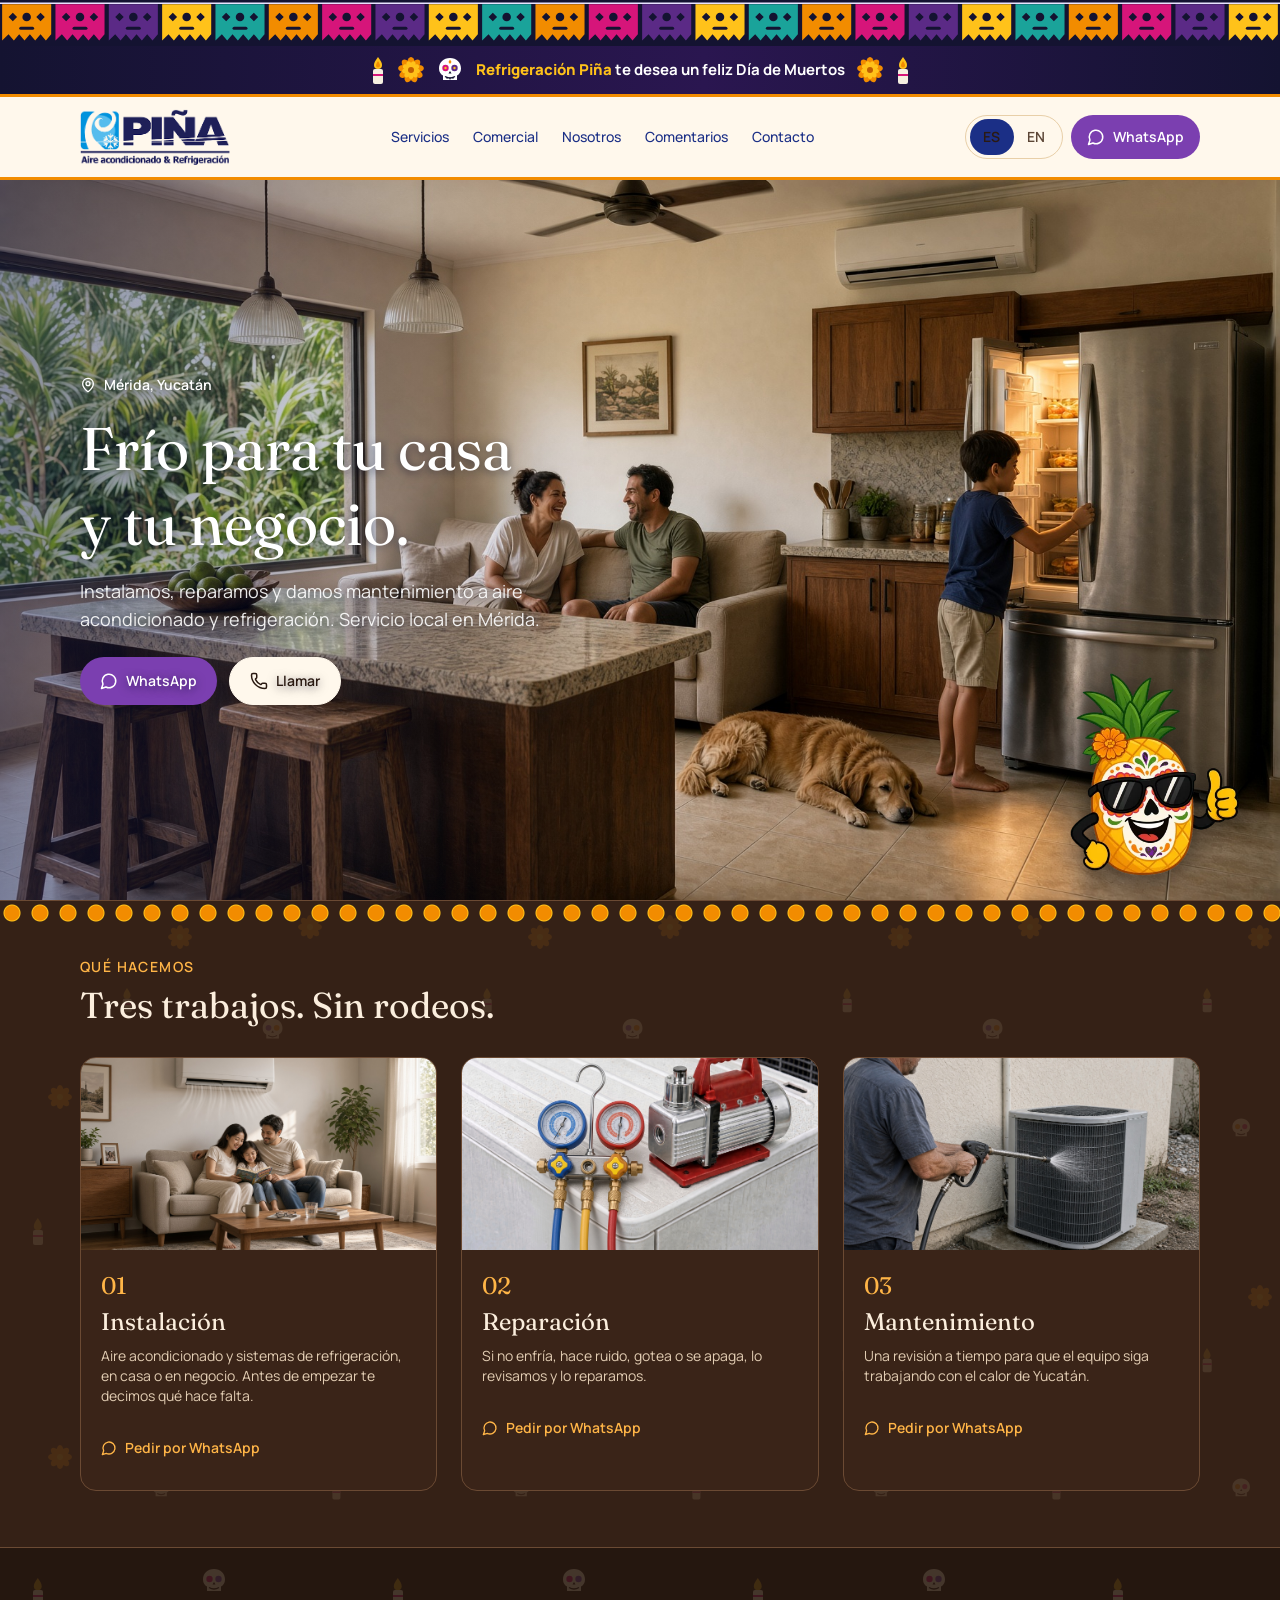
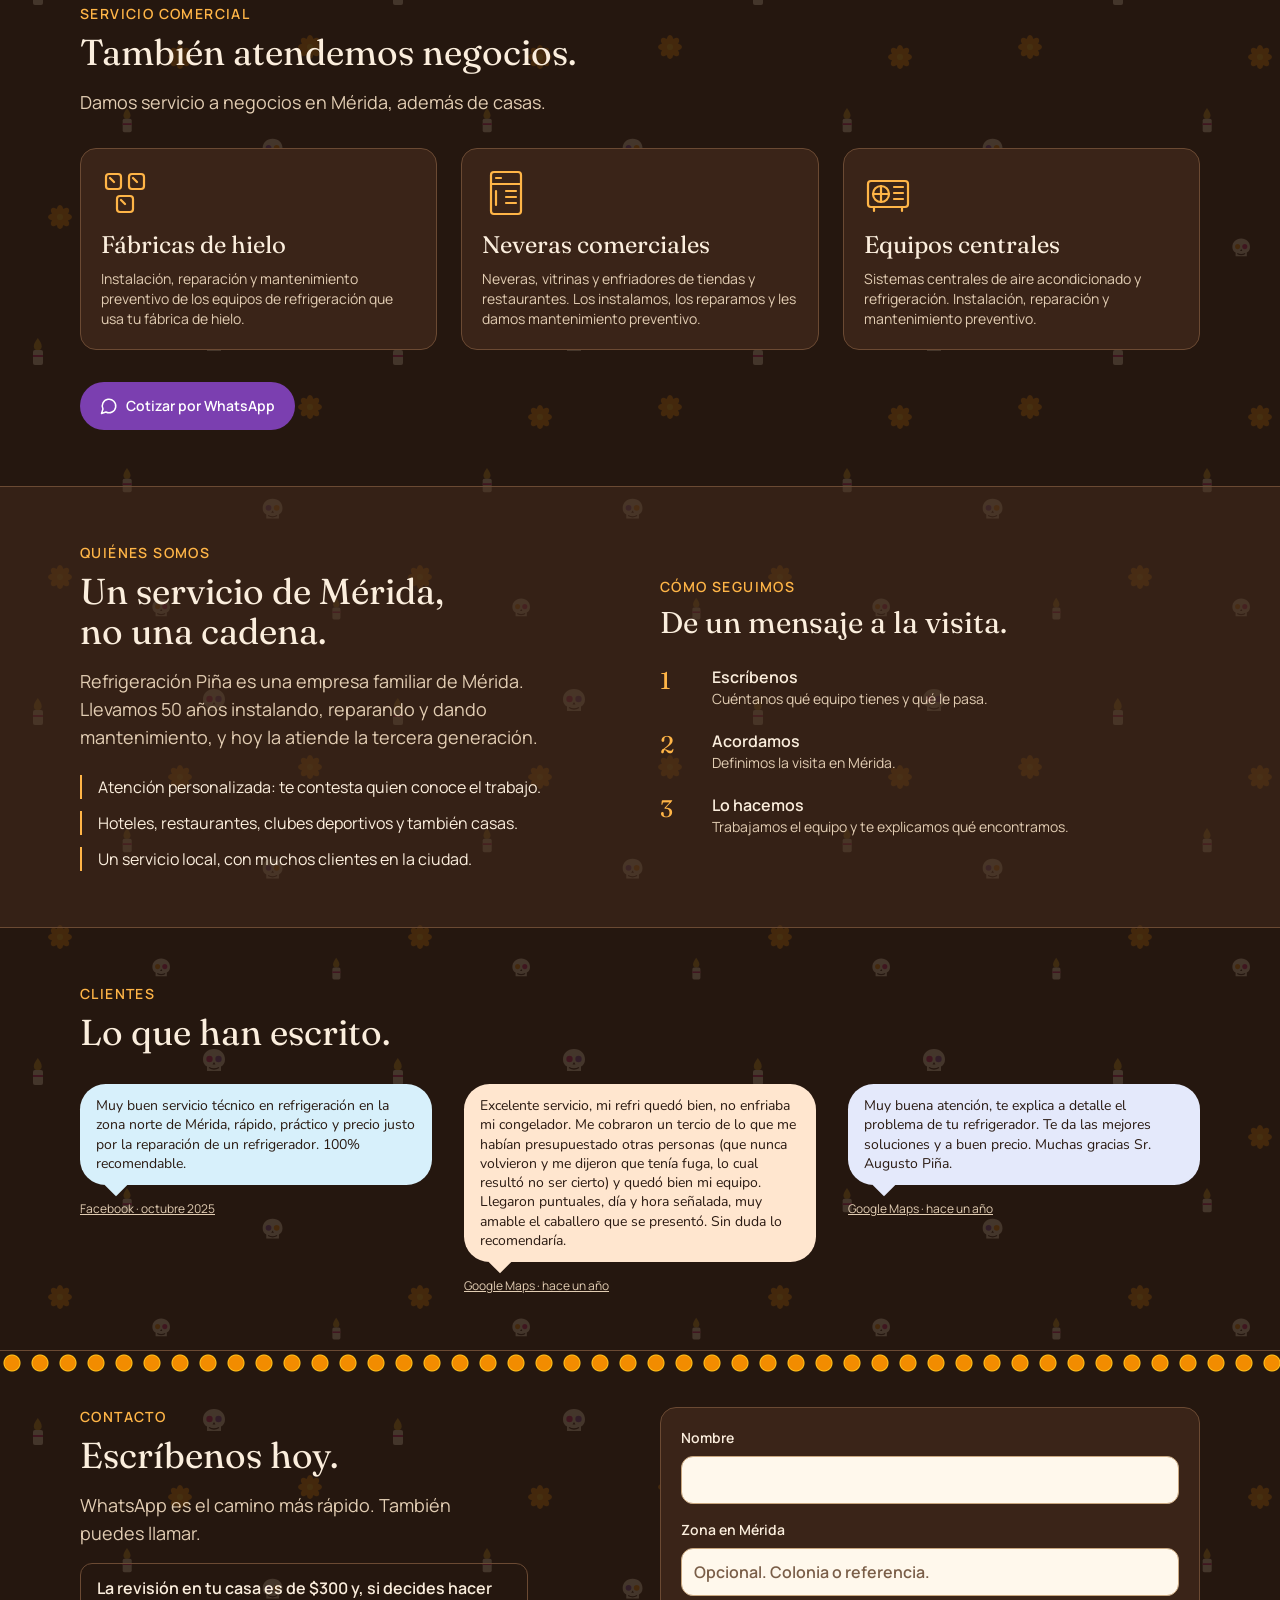
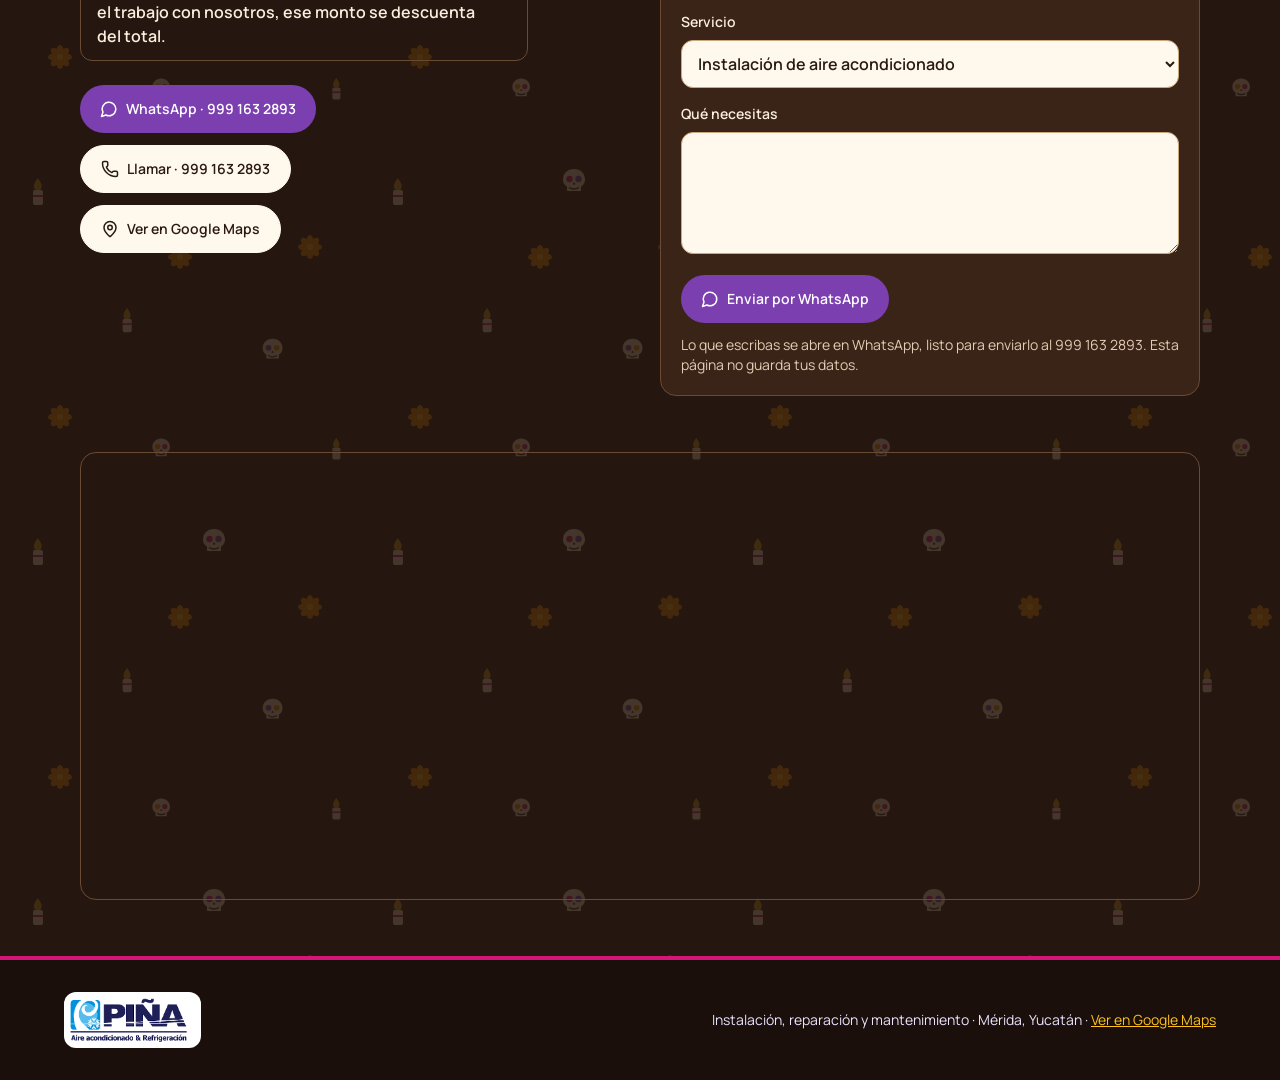
==== commit 2dcf4166: "Piña calaverita (temporal Día de Muertos) y pasos para quitar el tema" ====
--- a/index.html
+++ b/index.html
@@ -1 +1 @@
-<!DOCTYPE html><html lang="es" class="antialiased"><head><meta charSet="utf-8"/><meta name="viewport" content="width=device-width, initial-scale=1"/><link rel="preload" as="image" href="./index_files/logo.png"/><link rel="preload" as="image" href="./index_files/hogar-4.jpg"/><link rel="preload" as="image" href="./index_files/evap-2.jpg"/><link rel="preload" as="image" href="./index_files/tools-6.jpg"/><link rel="preload" as="image" href="./index_files/wash-3.jpg"/><link rel="stylesheet" href="./index_files/styles.css"><!-- DIA DE MUERTOS (inicio) --><link rel="stylesheet" href="./index_files/muertos.css"><!-- DIA DE MUERTOS (fin) --><link rel="stylesheet" href="https://fonts.googleapis.com/css2?family=Fraunces:opsz,wght@9..144,560;9..144,640&amp;family=Manrope:wght@400;500;600;700&amp;family=Nunito:wght@500;600;700&amp;display=swap" data-precedence="default"/><title>Refrigeración Piña · Aire y refrigeración en Mérida</title><meta name="theme-color" content="#1b2f86"/><meta name="description" content="Instalación, reparación y mantenimiento de aire acondicionado y refrigeración en Mérida, Yucatán. WhatsApp 999 163 2893."/><link rel="icon" type="image/svg+xml" href="./favicon.svg"/><link rel="preconnect" href="https://fonts.googleapis.com"/><link rel="preconnect" href="https://fonts.gstatic.com" crossorigin="anonymous"/></head><body><!-- DIA DE MUERTOS (inicio) --><div class="dm-papel" aria-hidden="true"><svg viewBox="0 0 1200 46" preserveAspectRatio="xMinYMin slice"><line x1="0" y1="3" x2="2000" y2="3" stroke="#e9e3ff" stroke-width="1.5"/><g transform="translate(0,0)"><path d="M2 4h46v28l-5 6-5-6-5 6-5-6-5 6-5-6-5 6-5-6-6 6z" fill="#f28c00"/><circle cx="25" cy="16" r="4" fill="#141331"/><path d="M12 12l4 4-4 4-4-4zM38 12l4 4-4 4-4-4z" fill="#141331"/><rect x="18" y="25" width="14" height="3" rx="1.5" fill="#141331"/></g><g transform="translate(50,0)"><path d="M2 4h46v28l-5 6-5-6-5 6-5-6-5 6-5-6-5 6-5-6-6 6z" fill="#d6157a"/><circle cx="25" cy="16" r="4" fill="#141331"/><path d="M12 12l4 4-4 4-4-4zM38 12l4 4-4 4-4-4z" fill="#141331"/><rect x="18" y="25" width="14" height="3" rx="1.5" fill="#141331"/></g><g transform="translate(100,0)"><path d="M2 4h46v28l-5 6-5-6-5 6-5-6-5 6-5-6-5 6-5-6-6 6z" fill="#5b2a86"/><circle cx="25" cy="16" r="4" fill="#141331"/><path d="M12 12l4 4-4 4-4-4zM38 12l4 4-4 4-4-4z" fill="#141331"/><rect x="18" y="25" width="14" height="3" rx="1.5" fill="#141331"/></g><g transform="translate(150,0)"><path d="M2 4h46v28l-5 6-5-6-5 6-5-6-5 6-5-6-5 6-5-6-6 6z" fill="#ffc21a"/><circle cx="25" cy="16" r="4" fill="#141331"/><path d="M12 12l4 4-4 4-4-4zM38 12l4 4-4 4-4-4z" fill="#141331"/><rect x="18" y="25" width="14" height="3" rx="1.5" fill="#141331"/></g><g transform="translate(200,0)"><path d="M2 4h46v28l-5 6-5-6-5 6-5-6-5 6-5-6-5 6-5-6-6 6z" fill="#1aa39a"/><circle cx="25" cy="16" r="4" fill="#141331"/><path d="M12 12l4 4-4 4-4-4zM38 12l4 4-4 4-4-4z" fill="#141331"/><rect x="18" y="25" width="14" height="3" rx="1.5" fill="#141331"/></g><g transform="translate(250,0)"><path d="M2 4h46v28l-5 6-5-6-5 6-5-6-5 6-5-6-5 6-5-6-6 6z" fill="#f28c00"/><circle cx="25" cy="16" r="4" fill="#141331"/><path d="M12 12l4 4-4 4-4-4zM38 12l4 4-4 4-4-4z" fill="#141331"/><rect x="18" y="25" width="14" height="3" rx="1.5" fill="#141331"/></g><g transform="translate(300,0)"><path d="M2 4h46v28l-5 6-5-6-5 6-5-6-5 6-5-6-5 6-5-6-6 6z" fill="#d6157a"/><circle cx="25" cy="16" r="4" fill="#141331"/><path d="M12 12l4 4-4 4-4-4zM38 12l4 4-4 4-4-4z" fill="#141331"/><rect x="18" y="25" width="14" height="3" rx="1.5" fill="#141331"/></g><g transform="translate(350,0)"><path d="M2 4h46v28l-5 6-5-6-5 6-5-6-5 6-5-6-5 6-5-6-6 6z" fill="#5b2a86"/><circle cx="25" cy="16" r="4" fill="#141331"/><path d="M12 12l4 4-4 4-4-4zM38 12l4 4-4 4-4-4z" fill="#141331"/><rect x="18" y="25" width="14" height="3" rx="1.5" fill="#141331"/></g><g transform="translate(400,0)"><path d="M2 4h46v28l-5 6-5-6-5 6-5-6-5 6-5-6-5 6-5-6-6 6z" fill="#ffc21a"/><circle cx="25" cy="16" r="4" fill="#141331"/><path d="M12 12l4 4-4 4-4-4zM38 12l4 4-4 4-4-4z" fill="#141331"/><rect x="18" y="25" width="14" height="3" rx="1.5" fill="#141331"/></g><g transform="translate(450,0)"><path d="M2 4h46v28l-5 6-5-6-5 6-5-6-5 6-5-6-5 6-5-6-6 6z" fill="#1aa39a"/><circle cx="25" cy="16" r="4" fill="#141331"/><path d="M12 12l4 4-4 4-4-4zM38 12l4 4-4 4-4-4z" fill="#141331"/><rect x="18" y="25" width="14" height="3" rx="1.5" fill="#141331"/></g><g transform="translate(500,0)"><path d="M2 4h46v28l-5 6-5-6-5 6-5-6-5 6-5-6-5 6-5-6-6 6z" fill="#f28c00"/><circle cx="25" cy="16" r="4" fill="#141331"/><path d="M12 12l4 4-4 4-4-4zM38 12l4 4-4 4-4-4z" fill="#141331"/><rect x="18" y="25" width="14" height="3" rx="1.5" fill="#141331"/></g><g transform="translate(550,0)"><path d="M2 4h46v28l-5 6-5-6-5 6-5-6-5 6-5-6-5 6-5-6-6 6z" fill="#d6157a"/><circle cx="25" cy="16" r="4" fill="#141331"/><path d="M12 12l4 4-4 4-4-4zM38 12l4 4-4 4-4-4z" fill="#141331"/><rect x="18" y="25" width="14" height="3" rx="1.5" fill="#141331"/></g><g transform="translate(600,0)"><path d="M2 4h46v28l-5 6-5-6-5 6-5-6-5 6-5-6-5 6-5-6-6 6z" fill="#5b2a86"/><circle cx="25" cy="16" r="4" fill="#141331"/><path d="M12 12l4 4-4 4-4-4zM38 12l4 4-4 4-4-4z" fill="#141331"/><rect x="18" y="25" width="14" height="3" rx="1.5" fill="#141331"/></g><g transform="translate(650,0)"><path d="M2 4h46v28l-5 6-5-6-5 6-5-6-5 6-5-6-5 6-5-6-6 6z" fill="#ffc21a"/><circle cx="25" cy="16" r="4" fill="#141331"/><path d="M12 12l4 4-4 4-4-4zM38 12l4 4-4 4-4-4z" fill="#141331"/><rect x="18" y="25" width="14" height="3" rx="1.5" fill="#141331"/></g><g transform="translate(700,0)"><path d="M2 4h46v28l-5 6-5-6-5 6-5-6-5 6-5-6-5 6-5-6-6 6z" fill="#1aa39a"/><circle cx="25" cy="16" r="4" fill="#141331"/><path d="M12 12l4 4-4 4-4-4zM38 12l4 4-4 4-4-4z" fill="#141331"/><rect x="18" y="25" width="14" height="3" rx="1.5" fill="#141331"/></g><g transform="translate(750,0)"><path d="M2 4h46v28l-5 6-5-6-5 6-5-6-5 6-5-6-5 6-5-6-6 6z" fill="#f28c00"/><circle cx="25" cy="16" r="4" fill="#141331"/><path d="M12 12l4 4-4 4-4-4zM38 12l4 4-4 4-4-4z" fill="#141331"/><rect x="18" y="25" width="14" height="3" rx="1.5" fill="#141331"/></g><g transform="translate(800,0)"><path d="M2 4h46v28l-5 6-5-6-5 6-5-6-5 6-5-6-5 6-5-6-6 6z" fill="#d6157a"/><circle cx="25" cy="16" r="4" fill="#141331"/><path d="M12 12l4 4-4 4-4-4zM38 12l4 4-4 4-4-4z" fill="#141331"/><rect x="18" y="25" width="14" height="3" rx="1.5" fill="#141331"/></g><g transform="translate(850,0)"><path d="M2 4h46v28l-5 6-5-6-5 6-5-6-5 6-5-6-5 6-5-6-6 6z" fill="#5b2a86"/><circle cx="25" cy="16" r="4" fill="#141331"/><path d="M12 12l4 4-4 4-4-4zM38 12l4 4-4 4-4-4z" fill="#141331"/><rect x="18" y="25" width="14" height="3" rx="1.5" fill="#141331"/></g><g transform="translate(900,0)"><path d="M2 4h46v28l-5 6-5-6-5 6-5-6-5 6-5-6-5 6-5-6-6 6z" fill="#ffc21a"/><circle cx="25" cy="16" r="4" fill="#141331"/><path d="M12 12l4 4-4 4-4-4zM38 12l4 4-4 4-4-4z" fill="#141331"/><rect x="18" y="25" width="14" height="3" rx="1.5" fill="#141331"/></g><g transform="translate(950,0)"><path d="M2 4h46v28l-5 6-5-6-5 6-5-6-5 6-5-6-5 6-5-6-6 6z" fill="#1aa39a"/><circle cx="25" cy="16" r="4" fill="#141331"/><path d="M12 12l4 4-4 4-4-4zM38 12l4 4-4 4-4-4z" fill="#141331"/><rect x="18" y="25" width="14" height="3" rx="1.5" fill="#141331"/></g><g transform="translate(1000,0)"><path d="M2 4h46v28l-5 6-5-6-5 6-5-6-5 6-5-6-5 6-5-6-6 6z" fill="#f28c00"/><circle cx="25" cy="16" r="4" fill="#141331"/><path d="M12 12l4 4-4 4-4-4zM38 12l4 4-4 4-4-4z" fill="#141331"/><rect x="18" y="25" width="14" height="3" rx="1.5" fill="#141331"/></g><g transform="translate(1050,0)"><path d="M2 4h46v28l-5 6-5-6-5 6-5-6-5 6-5-6-5 6-5-6-6 6z" fill="#d6157a"/><circle cx="25" cy="16" r="4" fill="#141331"/><path d="M12 12l4 4-4 4-4-4zM38 12l4 4-4 4-4-4z" fill="#141331"/><rect x="18" y="25" width="14" height="3" rx="1.5" fill="#141331"/></g><g transform="translate(1100,0)"><path d="M2 4h46v28l-5 6-5-6-5 6-5-6-5 6-5-6-5 6-5-6-6 6z" fill="#5b2a86"/><circle cx="25" cy="16" r="4" fill="#141331"/><path d="M12 12l4 4-4 4-4-4zM38 12l4 4-4 4-4-4z" fill="#141331"/><rect x="18" y="25" width="14" height="3" rx="1.5" fill="#141331"/></g><g transform="translate(1150,0)"><path d="M2 4h46v28l-5 6-5-6-5 6-5-6-5 6-5-6-5 6-5-6-6 6z" fill="#ffc21a"/><circle cx="25" cy="16" r="4" fill="#141331"/><path d="M12 12l4 4-4 4-4-4zM38 12l4 4-4 4-4-4z" fill="#141331"/><rect x="18" y="25" width="14" height="3" rx="1.5" fill="#141331"/></g><g transform="translate(1200,0)"><path d="M2 4h46v28l-5 6-5-6-5 6-5-6-5 6-5-6-5 6-5-6-6 6z" fill="#1aa39a"/><circle cx="25" cy="16" r="4" fill="#141331"/><path d="M12 12l4 4-4 4-4-4zM38 12l4 4-4 4-4-4z" fill="#141331"/><rect x="18" y="25" width="14" height="3" rx="1.5" fill="#141331"/></g><g transform="translate(1250,0)"><path d="M2 4h46v28l-5 6-5-6-5 6-5-6-5 6-5-6-5 6-5-6-6 6z" fill="#f28c00"/><circle cx="25" cy="16" r="4" fill="#141331"/><path d="M12 12l4 4-4 4-4-4zM38 12l4 4-4 4-4-4z" fill="#141331"/><rect x="18" y="25" width="14" height="3" rx="1.5" fill="#141331"/></g><g transform="translate(1300,0)"><path d="M2 4h46v28l-5 6-5-6-5 6-5-6-5 6-5-6-5 6-5-6-6 6z" fill="#d6157a"/><circle cx="25" cy="16" r="4" fill="#141331"/><path d="M12 12l4 4-4 4-4-4zM38 12l4 4-4 4-4-4z" fill="#141331"/><rect x="18" y="25" width="14" height="3" rx="1.5" fill="#141331"/></g><g transform="translate(1350,0)"><path d="M2 4h46v28l-5 6-5-6-5 6-5-6-5 6-5-6-5 6-5-6-6 6z" fill="#5b2a86"/><circle cx="25" cy="16" r="4" fill="#141331"/><path d="M12 12l4 4-4 4-4-4zM38 12l4 4-4 4-4-4z" fill="#141331"/><rect x="18" y="25" width="14" height="3" rx="1.5" fill="#141331"/></g><g transform="translate(1400,0)"><path d="M2 4h46v28l-5 6-5-6-5 6-5-6-5 6-5-6-5 6-5-6-6 6z" fill="#ffc21a"/><circle cx="25" cy="16" r="4" fill="#141331"/><path d="M12 12l4 4-4 4-4-4zM38 12l4 4-4 4-4-4z" fill="#141331"/><rect x="18" y="25" width="14" height="3" rx="1.5" fill="#141331"/></g><g transform="translate(1450,0)"><path d="M2 4h46v28l-5 6-5-6-5 6-5-6-5 6-5-6-5 6-5-6-6 6z" fill="#1aa39a"/><circle cx="25" cy="16" r="4" fill="#141331"/><path d="M12 12l4 4-4 4-4-4zM38 12l4 4-4 4-4-4z" fill="#141331"/><rect x="18" y="25" width="14" height="3" rx="1.5" fill="#141331"/></g><g transform="translate(1500,0)"><path d="M2 4h46v28l-5 6-5-6-5 6-5-6-5 6-5-6-5 6-5-6-6 6z" fill="#f28c00"/><circle cx="25" cy="16" r="4" fill="#141331"/><path d="M12 12l4 4-4 4-4-4zM38 12l4 4-4 4-4-4z" fill="#141331"/><rect x="18" y="25" width="14" height="3" rx="1.5" fill="#141331"/></g><g transform="translate(1550,0)"><path d="M2 4h46v28l-5 6-5-6-5 6-5-6-5 6-5-6-5 6-5-6-6 6z" fill="#d6157a"/><circle cx="25" cy="16" r="4" fill="#141331"/><path d="M12 12l4 4-4 4-4-4zM38 12l4 4-4 4-4-4z" fill="#141331"/><rect x="18" y="25" width="14" height="3" rx="1.5" fill="#141331"/></g><g transform="translate(1600,0)"><path d="M2 4h46v28l-5 6-5-6-5 6-5-6-5 6-5-6-5 6-5-6-6 6z" fill="#5b2a86"/><circle cx="25" cy="16" r="4" fill="#141331"/><path d="M12 12l4 4-4 4-4-4zM38 12l4 4-4 4-4-4z" fill="#141331"/><rect x="18" y="25" width="14" height="3" rx="1.5" fill="#141331"/></g><g transform="translate(1650,0)"><path d="M2 4h46v28l-5 6-5-6-5 6-5-6-5 6-5-6-5 6-5-6-6 6z" fill="#ffc21a"/><circle cx="25" cy="16" r="4" fill="#141331"/><path d="M12 12l4 4-4 4-4-4zM38 12l4 4-4 4-4-4z" fill="#141331"/><rect x="18" y="25" width="14" height="3" rx="1.5" fill="#141331"/></g><g transform="translate(1700,0)"><path d="M2 4h46v28l-5 6-5-6-5 6-5-6-5 6-5-6-5 6-5-6-6 6z" fill="#1aa39a"/><circle cx="25" cy="16" r="4" fill="#141331"/><path d="M12 12l4 4-4 4-4-4zM38 12l4 4-4 4-4-4z" fill="#141331"/><rect x="18" y="25" width="14" height="3" rx="1.5" fill="#141331"/></g><g transform="translate(1750,0)"><path d="M2 4h46v28l-5 6-5-6-5 6-5-6-5 6-5-6-5 6-5-6-6 6z" fill="#f28c00"/><circle cx="25" cy="16" r="4" fill="#141331"/><path d="M12 12l4 4-4 4-4-4zM38 12l4 4-4 4-4-4z" fill="#141331"/><rect x="18" y="25" width="14" height="3" rx="1.5" fill="#141331"/></g><g transform="translate(1800,0)"><path d="M2 4h46v28l-5 6-5-6-5 6-5-6-5 6-5-6-5 6-5-6-6 6z" fill="#d6157a"/><circle cx="25" cy="16" r="4" fill="#141331"/><path d="M12 12l4 4-4 4-4-4zM38 12l4 4-4 4-4-4z" fill="#141331"/><rect x="18" y="25" width="14" height="3" rx="1.5" fill="#141331"/></g><g transform="translate(1850,0)"><path d="M2 4h46v28l-5 6-5-6-5 6-5-6-5 6-5-6-5 6-5-6-6 6z" fill="#5b2a86"/><circle cx="25" cy="16" r="4" fill="#141331"/><path d="M12 12l4 4-4 4-4-4zM38 12l4 4-4 4-4-4z" fill="#141331"/><rect x="18" y="25" width="14" height="3" rx="1.5" fill="#141331"/></g><g transform="translate(1900,0)"><path d="M2 4h46v28l-5 6-5-6-5 6-5-6-5 6-5-6-5 6-5-6-6 6z" fill="#ffc21a"/><circle cx="25" cy="16" r="4" fill="#141331"/><path d="M12 12l4 4-4 4-4-4zM38 12l4 4-4 4-4-4z" fill="#141331"/><rect x="18" y="25" width="14" height="3" rx="1.5" fill="#141331"/></g><g transform="translate(1950,0)"><path d="M2 4h46v28l-5 6-5-6-5 6-5-6-5 6-5-6-5 6-5-6-6 6z" fill="#1aa39a"/><circle cx="25" cy="16" r="4" fill="#141331"/><path d="M12 12l4 4-4 4-4-4zM38 12l4 4-4 4-4-4z" fill="#141331"/><rect x="18" y="25" width="14" height="3" rx="1.5" fill="#141331"/></g></svg></div><div class="dm-saludo" role="note"><svg width="16" height="28" viewBox="0 0 16 28" aria-hidden="true"><path class="dm-flama" d="M8 1c3 4 4 6 4 8a4 4 0 0 1-8 0c0-2 1-4 4-8z" fill="#ffc21a"/><path d="M8 5c1.5 2.5 2 3.5 2 4.5a2 2 0 0 1-4 0c0-1 .5-2 2-4.5z" fill="#f28c00"/><rect x="3" y="13" width="10" height="15" rx="2" fill="#f5efe0"/><rect x="3" y="18" width="10" height="2" fill="#d6157a"/></svg><span class="dm-hide-sm"><svg width="26" height="26" viewBox="0 0 26 26" aria-hidden="true"><g fill="#f28c00"><ellipse cx="13" cy="5.5" rx="3.6" ry="5.5" transform="rotate(0 13 13)"/><ellipse cx="13" cy="5.5" rx="3.6" ry="5.5" transform="rotate(40 13 13)"/><ellipse cx="13" cy="5.5" rx="3.6" ry="5.5" transform="rotate(80 13 13)"/><ellipse cx="13" cy="5.5" rx="3.6" ry="5.5" transform="rotate(120 13 13)"/><ellipse cx="13" cy="5.5" rx="3.6" ry="5.5" transform="rotate(160 13 13)"/><ellipse cx="13" cy="5.5" rx="3.6" ry="5.5" transform="rotate(200 13 13)"/><ellipse cx="13" cy="5.5" rx="3.6" ry="5.5" transform="rotate(240 13 13)"/><ellipse cx="13" cy="5.5" rx="3.6" ry="5.5" transform="rotate(280 13 13)"/><ellipse cx="13" cy="5.5" rx="3.6" ry="5.5" transform="rotate(320 13 13)"/></g><g fill="#ffc21a"><ellipse cx="13" cy="8" rx="2.6" ry="4" transform="rotate(20 13 13)"/><ellipse cx="13" cy="8" rx="2.6" ry="4" transform="rotate(60 13 13)"/><ellipse cx="13" cy="8" rx="2.6" ry="4" transform="rotate(100 13 13)"/><ellipse cx="13" cy="8" rx="2.6" ry="4" transform="rotate(140 13 13)"/><ellipse cx="13" cy="8" rx="2.6" ry="4" transform="rotate(180 13 13)"/><ellipse cx="13" cy="8" rx="2.6" ry="4" transform="rotate(220 13 13)"/><ellipse cx="13" cy="8" rx="2.6" ry="4" transform="rotate(260 13 13)"/><ellipse cx="13" cy="8" rx="2.6" ry="4" transform="rotate(300 13 13)"/><ellipse cx="13" cy="8" rx="2.6" ry="4" transform="rotate(340 13 13)"/></g><circle cx="13" cy="13" r="3" fill="#c25e00"/></svg></span><svg width="28" height="28" viewBox="0 0 28 28" aria-hidden="true"><path d="M14 2C7.5 2 3 6.5 3 12.5c0 3.5 1.7 5.8 4 7v4.5h14v-4.5c2.3-1.2 4-3.5 4-7C25 6.5 20.5 2 14 2z" fill="#fff"/><circle cx="9.5" cy="12" r="3.2" fill="#d6157a"/><circle cx="18.5" cy="12" r="3.2" fill="#5b2a86"/><circle cx="9.5" cy="12" r="1.2" fill="#ffc21a"/><circle cx="18.5" cy="12" r="1.2" fill="#ffc21a"/><path d="M14 15l-1.5 2.5h3z" fill="#141331"/><path d="M9 20.5q5 3 10 0" stroke="#141331" stroke-width="1.4" fill="none"/><path d="M11 20.8v2M14 21.5v2M17 20.8v2" stroke="#141331" stroke-width="1"/><path d="M14 3.5l1.5 2.5-1.5 2-1.5-2z" fill="#f28c00"/></svg><span><b>Refrigeración Piña</b> te desea un feliz Día de Muertos</span><svg width="26" height="26" viewBox="0 0 26 26" aria-hidden="true"><g fill="#f28c00"><ellipse cx="13" cy="5.5" rx="3.6" ry="5.5" transform="rotate(0 13 13)"/><ellipse cx="13" cy="5.5" rx="3.6" ry="5.5" transform="rotate(40 13 13)"/><ellipse cx="13" cy="5.5" rx="3.6" ry="5.5" transform="rotate(80 13 13)"/><ellipse cx="13" cy="5.5" rx="3.6" ry="5.5" transform="rotate(120 13 13)"/><ellipse cx="13" cy="5.5" rx="3.6" ry="5.5" transform="rotate(160 13 13)"/><ellipse cx="13" cy="5.5" rx="3.6" ry="5.5" transform="rotate(200 13 13)"/><ellipse cx="13" cy="5.5" rx="3.6" ry="5.5" transform="rotate(240 13 13)"/><ellipse cx="13" cy="5.5" rx="3.6" ry="5.5" transform="rotate(280 13 13)"/><ellipse cx="13" cy="5.5" rx="3.6" ry="5.5" transform="rotate(320 13 13)"/></g><g fill="#ffc21a"><ellipse cx="13" cy="8" rx="2.6" ry="4" transform="rotate(20 13 13)"/><ellipse cx="13" cy="8" rx="2.6" ry="4" transform="rotate(60 13 13)"/><ellipse cx="13" cy="8" rx="2.6" ry="4" transform="rotate(100 13 13)"/><ellipse cx="13" cy="8" rx="2.6" ry="4" transform="rotate(140 13 13)"/><ellipse cx="13" cy="8" rx="2.6" ry="4" transform="rotate(180 13 13)"/><ellipse cx="13" cy="8" rx="2.6" ry="4" transform="rotate(220 13 13)"/><ellipse cx="13" cy="8" rx="2.6" ry="4" transform="rotate(260 13 13)"/><ellipse cx="13" cy="8" rx="2.6" ry="4" transform="rotate(300 13 13)"/><ellipse cx="13" cy="8" rx="2.6" ry="4" transform="rotate(340 13 13)"/></g><circle cx="13" cy="13" r="3" fill="#c25e00"/></svg><span class="dm-hide-sm"><svg width="16" height="28" viewBox="0 0 16 28" aria-hidden="true"><path class="dm-flama" d="M8 1c3 4 4 6 4 8a4 4 0 0 1-8 0c0-2 1-4 4-8z" fill="#ffc21a"/><path d="M8 5c1.5 2.5 2 3.5 2 4.5a2 2 0 0 1-4 0c0-1 .5-2 2-4.5z" fill="#f28c00"/><rect x="3" y="13" width="10" height="15" rx="2" fill="#f5efe0"/><rect x="3" y="18" width="10" height="2" fill="#d6157a"/></svg></span></div><!-- DIA DE MUERTOS (fin) --><div class="min-h-screen bg-bg text-ink"><header class="sticky top-0 z-20 border-b border-line bg-bg/95 backdrop-blur-sm"><div class="mx-auto flex max-w-6xl items-center justify-between gap-4 px-4 py-3"><a href="#inicio" class="flex min-h-11 items-center"><img src="./index_files/logo.png" alt="Piña, aire acondicionado y refrigeración" class="h-12 w-auto md:h-14" width="379" height="133"/></a><nav class="hidden items-center gap-6 md:flex" aria-label="Menú"><a href="#servicios" class="text-sm font-medium text-ink">Servicios</a><a href="#comercial" class="text-sm font-medium text-ink">Comercial</a><a href="#nosotros" class="text-sm font-medium text-ink">Nosotros</a><a href="#comentarios" class="text-sm font-medium text-ink">Comentarios</a><a href="#contacto" class="text-sm font-medium text-ink">Contacto</a></nav><div class="flex items-center gap-2"><div class="flex h-11 items-center rounded-full border border-line p-1" role="group" aria-label="Idioma"><button type="button" aria-pressed="true" class="h-9 min-w-11 rounded-full px-3 text-sm font-semibold bg-ink text-bg">ES</button><button type="button" aria-pressed="false" class="h-9 min-w-11 rounded-full px-3 text-sm font-semibold text-muted">EN</button></div><a href="https://wa.me/529991632893?text=Hola%2C%20quiero%20un%20servicio." class="hidden h-11 items-center gap-2 rounded-full bg-pine px-4 text-sm font-semibold text-pine-ink md:inline-flex"><svg xmlns="http://www.w3.org/2000/svg" width="18" height="18" viewBox="0 0 24 24" fill="none" stroke="currentColor" stroke-width="2" stroke-linecap="round" stroke-linejoin="round" class="lucide lucide-message-circle" aria-hidden="true"><path d="M7.9 20A9 9 0 1 0 4 16.1L2 22Z"></path></svg>WhatsApp</a><button type="button" class="inline-flex h-11 w-11 items-center justify-center rounded-full border border-line md:hidden" aria-expanded="false" aria-label="Menú"><svg xmlns="http://www.w3.org/2000/svg" width="20" height="20" viewBox="0 0 24 24" fill="none" stroke="currentColor" stroke-width="2" stroke-linecap="round" stroke-linejoin="round" class="lucide lucide-menu" aria-hidden="true"><path d="M4 12h16"></path><path d="M4 18h16"></path><path d="M4 6h16"></path></svg></button></div></div></header><main class="pb-24 md:pb-0"><section id="inicio" class="relative min-h-[40rem] w-full overflow-hidden md:aspect-[16/9] md:min-h-[32rem]"><img src="./index_files/hogar-4.jpg" alt="Una pareja platicando, un niño abriendo el refrigerador y un jardín por la ventana" class="absolute inset-0 h-full w-full object-cover object-center"/><div class="absolute inset-0 bg-[linear-gradient(to_right,rgba(12,22,70,0.5)_0%,rgba(12,22,70,0.22)_26%,transparent_48%)]"></div><div class="relative mx-auto flex h-full max-w-6xl items-center px-4 py-16"><div class="hero-plain max-w-xl text-white"><p class="mb-4 inline-flex items-center gap-2 text-sm font-semibold"><svg xmlns="http://www.w3.org/2000/svg" width="16" height="16" viewBox="0 0 24 24" fill="none" stroke="currentColor" stroke-width="2" stroke-linecap="round" stroke-linejoin="round" class="lucide lucide-map-pin" aria-hidden="true"><path d="M20 10c0 4.993-5.539 10.193-7.399 11.799a1 1 0 0 1-1.202 0C9.539 20.193 4 14.993 4 10a8 8 0 0 1 16 0"></path><circle cx="12" cy="10" r="3"></circle></svg>Mérida, Yucatán</p><h1 class="font-display text-5xl leading-tight md:text-6xl">Frío para tu casa y tu negocio.</h1><p class="mt-4 max-w-lg text-lg text-white/90">Instalamos, reparamos y damos mantenimiento a aire acondicionado y refrigeración. Servicio local en Mérida.</p><div class="mt-6 flex flex-wrap gap-3"><a href="https://wa.me/529991632893?text=Hola%2C%20quiero%20un%20servicio." class="inline-flex h-12 items-center gap-2 rounded-full bg-pine px-5 text-sm font-semibold text-pine-ink"><svg xmlns="http://www.w3.org/2000/svg" width="18" height="18" viewBox="0 0 24 24" fill="none" stroke="currentColor" stroke-width="2" stroke-linecap="round" stroke-linejoin="round" class="lucide lucide-message-circle" aria-hidden="true"><path d="M7.9 20A9 9 0 1 0 4 16.1L2 22Z"></path></svg>WhatsApp</a><a href="tel:+529991632893" class="inline-flex h-12 items-center gap-2 rounded-full border border-line bg-paper px-5 text-sm font-semibold text-ink"><svg xmlns="http://www.w3.org/2000/svg" width="18" height="18" viewBox="0 0 24 24" fill="none" stroke="currentColor" stroke-width="2" stroke-linecap="round" stroke-linejoin="round" class="lucide lucide-phone" aria-hidden="true"><path d="M13.832 16.568a1 1 0 0 0 1.213-.303l.355-.465A2 2 0 0 1 17 15h3a2 2 0 0 1 2 2v3a2 2 0 0 1-2 2A18 18 0 0 1 2 4a2 2 0 0 1 2-2h3a2 2 0 0 1 2 2v3a2 2 0 0 1-.8 1.6l-.468.351a1 1 0 0 0-.292 1.233 14 14 0 0 0 6.392 6.384"></path></svg>Llamar</a></div></div></div></section><section id="servicios" class="border-t border-line bg-paper"><div class="mx-auto max-w-6xl px-4 py-14"><p class="text-sm font-semibold tracking-widest text-copper uppercase">Qué hacemos</p><h2 class="mt-2 font-display text-4xl">Tres trabajos. Sin rodeos.</h2><div class="mt-8 grid gap-6 md:grid-cols-3"><article class="overflow-hidden rounded-2xl border border-line bg-bg"><img src="./index_files/evap-2.jpg" alt="Familia cómoda con el evaporador instalado" class="h-48 w-full object-cover"/><div class="p-5"><p class="font-display text-2xl text-copper">01</p><h3 class="mt-1 font-display text-2xl">Instalación</h3><p class="mt-2 text-sm text-muted">Aire acondicionado y sistemas de refrigeración, en casa o en negocio. Antes de empezar te decimos qué hace falta.</p><a href="https://wa.me/529991632893?text=Quiero%20cotizar%20una%20instalaci%C3%B3n" class="mt-5 inline-flex h-11 items-center gap-2 text-sm font-semibold text-copper"><svg xmlns="http://www.w3.org/2000/svg" width="16" height="16" viewBox="0 0 24 24" fill="none" stroke="currentColor" stroke-width="2" stroke-linecap="round" stroke-linejoin="round" class="lucide lucide-message-circle" aria-hidden="true"><path d="M7.9 20A9 9 0 1 0 4 16.1L2 22Z"></path></svg>Pedir por WhatsApp</a></div></article><article class="overflow-hidden rounded-2xl border border-line bg-bg"><img src="./index_files/tools-6.jpg" alt="Manómetros nuevos y una bomba de vacío" class="h-48 w-full object-cover"/><div class="p-5"><p class="font-display text-2xl text-copper">02</p><h3 class="mt-1 font-display text-2xl">Reparación</h3><p class="mt-2 text-sm text-muted">Si no enfría, hace ruido, gotea o se apaga, lo revisamos y lo reparamos.</p><a href="https://wa.me/529991632893?text=Necesito%20una%20reparaci%C3%B3n" class="mt-5 inline-flex h-11 items-center gap-2 text-sm font-semibold text-copper"><svg xmlns="http://www.w3.org/2000/svg" width="16" height="16" viewBox="0 0 24 24" fill="none" stroke="currentColor" stroke-width="2" stroke-linecap="round" stroke-linejoin="round" class="lucide lucide-message-circle" aria-hidden="true"><path d="M7.9 20A9 9 0 1 0 4 16.1L2 22Z"></path></svg>Pedir por WhatsApp</a></div></article><article class="overflow-hidden rounded-2xl border border-line bg-bg"><img src="./index_files/wash-3.jpg" alt="Lavado del equipo con hidrolavadora" class="h-48 w-full object-cover"/><div class="p-5"><p class="font-display text-2xl text-copper">03</p><h3 class="mt-1 font-display text-2xl">Mantenimiento</h3><p class="mt-2 text-sm text-muted">Una revisión a tiempo para que el equipo siga trabajando con el calor de Yucatán.</p><a href="https://wa.me/529991632893?text=Quiero%20agendar%20mantenimiento" class="mt-5 inline-flex h-11 items-center gap-2 text-sm font-semibold text-copper"><svg xmlns="http://www.w3.org/2000/svg" width="16" height="16" viewBox="0 0 24 24" fill="none" stroke="currentColor" stroke-width="2" stroke-linecap="round" stroke-linejoin="round" class="lucide lucide-message-circle" aria-hidden="true"><path d="M7.9 20A9 9 0 1 0 4 16.1L2 22Z"></path></svg>Pedir por WhatsApp</a></div></article></div></div></section><section id="comercial" class="border-t border-line bg-bg"><div class="mx-auto max-w-6xl px-4 py-14"><p class="text-sm font-semibold tracking-widest text-copper uppercase">Servicio comercial</p><h2 class="mt-2 font-display text-4xl">También atendemos negocios.</h2><p class="mt-4 max-w-lg text-lg text-muted">Damos servicio a negocios en Mérida, además de casas.</p><div class="mt-8 grid gap-6 md:grid-cols-3"><article class="rounded-2xl border border-line bg-paper p-5"><svg xmlns="http://www.w3.org/2000/svg" width="48" height="48" viewBox="0 0 48 48" fill="none" stroke="currentColor" stroke-width="2.2" stroke-linecap="round" stroke-linejoin="round" class="text-copper" aria-hidden="true"><rect x="5" y="5" width="15" height="15" rx="3"/><rect x="28" y="5" width="15" height="15" rx="3"/><rect x="16" y="27" width="16" height="16" rx="3"/><path d="M9 9l4 4M32 9l4 4M20 31l4 4"/></svg><h3 class="mt-3 font-display text-2xl">Fábricas de hielo</h3><p class="mt-2 text-sm text-muted">Instalación, reparación y mantenimiento preventivo de los equipos de refrigeración que usa tu fábrica de hielo.</p></article><article class="rounded-2xl border border-line bg-paper p-5"><svg xmlns="http://www.w3.org/2000/svg" width="48" height="48" viewBox="0 0 48 48" fill="none" stroke="currentColor" stroke-width="2.2" stroke-linecap="round" stroke-linejoin="round" class="text-copper" aria-hidden="true"><rect x="9" y="3" width="30" height="42" rx="3"/><path d="M9 15h30M14 9h5M14 22v14M24 22h10M24 28h10M24 34h10"/></svg><h3 class="mt-3 font-display text-2xl">Neveras comerciales</h3><p class="mt-2 text-sm text-muted">Neveras, vitrinas y enfriadores de tiendas y restaurantes. Los instalamos, los reparamos y les damos mantenimiento preventivo.</p></article><article class="rounded-2xl border border-line bg-paper p-5"><svg xmlns="http://www.w3.org/2000/svg" width="48" height="48" viewBox="0 0 48 48" fill="none" stroke="currentColor" stroke-width="2.2" stroke-linecap="round" stroke-linejoin="round" class="text-copper" aria-hidden="true"><rect x="4" y="12" width="40" height="26" rx="3"/><circle cx="17" cy="25" r="8"/><path d="M17 17v16M9 25h16M30 18h9M30 24h9M30 30h9M10 38v4M38 38v4"/></svg><h3 class="mt-3 font-display text-2xl">Equipos centrales</h3><p class="mt-2 text-sm text-muted">Sistemas centrales de aire acondicionado y refrigeración. Instalación, reparación y mantenimiento preventivo.</p></article></div><a href="https://wa.me/529991632893?text=Quiero%20cotizar%20un%20servicio%20comercial" class="mt-8 inline-flex h-12 items-center gap-2 rounded-full bg-pine px-5 text-sm font-semibold text-pine-ink"><svg xmlns="http://www.w3.org/2000/svg" width="18" height="18" viewBox="0 0 24 24" fill="none" stroke="currentColor" stroke-width="2" stroke-linecap="round" stroke-linejoin="round" aria-hidden="true"><path d="M7.9 20A9 9 0 1 0 4 16.1L2 22Z"></path></svg>Cotizar por WhatsApp</a></div></section><section id="nosotros" class="border-t border-line bg-bg text-ink"><div class="mx-auto grid max-w-6xl gap-10 px-4 py-14 md:grid-cols-2 md:items-center"><div><p class="text-sm font-semibold tracking-widest text-copper uppercase">Quiénes somos</p><h2 class="mt-2 font-display text-4xl">Un servicio de Mérida, no una cadena.</h2><p class="mt-4 max-w-lg text-lg text-muted">Refrigeración Piña es una empresa familiar de Mérida. Llevamos 50 años instalando, reparando y dando mantenimiento, y hoy la atiende la tercera generación.</p><ul class="mt-6 flex flex-col gap-3"><li class="border-l-2 border-copper pl-4 text-base text-ink">Atención personalizada: te contesta quien conoce el trabajo.</li><li class="border-l-2 border-copper pl-4 text-base text-ink">Hoteles, restaurantes, clubes deportivos y también casas.</li><li class="border-l-2 border-copper pl-4 text-base text-ink">Un servicio local, con muchos clientes en la ciudad.</li></ul></div><div><p class="text-sm font-semibold tracking-widest text-copper uppercase">Cómo seguimos</p><h3 class="mt-2 font-display text-3xl">De un mensaje a la visita.</h3><ol class="mt-6 flex flex-col gap-5"><li class="grid grid-cols-[2.5rem_1fr] gap-3"><span class="font-display text-2xl text-copper">1</span><div><p class="font-semibold">Escríbenos</p><p class="text-sm text-muted">Cuéntanos qué equipo tienes y qué le pasa.</p></div></li><li class="grid grid-cols-[2.5rem_1fr] gap-3"><span class="font-display text-2xl text-copper">2</span><div><p class="font-semibold">Acordamos</p><p class="text-sm text-muted">Definimos la visita en Mérida.</p></div></li><li class="grid grid-cols-[2.5rem_1fr] gap-3"><span class="font-display text-2xl text-copper">3</span><div><p class="font-semibold">Lo hacemos</p><p class="text-sm text-muted">Trabajamos el equipo y te explicamos qué encontramos.</p></div></li></ol></div></div></section><section id="comentarios" class="border-t border-line"><div class="mx-auto max-w-6xl px-4 py-14"><p class="text-sm font-semibold tracking-widest text-copper uppercase">Clientes</p><h2 class="mt-2 font-display text-4xl">Lo que han escrito.</h2><div class="mt-8 grid gap-8 md:grid-cols-3"><figure><blockquote class="font-quote relative rounded-[1.6rem] px-4 py-3 text-sm leading-snug text-ink bg-[#d7f0fb]">Muy buen servicio técnico en refrigeración en la zona norte de Mérida, rápido, práctico y precio justo por la reparación de un refrigerador. 100% recomendable.<span aria-hidden="true" class="absolute -bottom-2 left-7 h-4 w-4 rotate-45 bg-[#d7f0fb]"></span></blockquote><figcaption class="mt-4 text-xs text-muted"><a href="https://www.facebook.com/refrigeracionpina/reviews" class="underline" target="_blank" rel="noreferrer">Facebook · octubre 2025</a></figcaption></figure><figure><blockquote class="font-quote relative rounded-[1.6rem] px-4 py-3 text-sm leading-snug text-ink bg-[#ffe6cf]">Excelente servicio, mi refri quedó bien, no enfriaba mi congelador. Me cobraron un tercio de lo que me habían presupuestado otras personas (que nunca volvieron y me dijeron que tenía fuga, lo cual resultó no ser cierto) y quedó bien mi equipo. Llegaron puntuales, día y hora señalada, muy amable el caballero que se presentó. Sin duda lo recomendaría.<span aria-hidden="true" class="absolute -bottom-2 left-7 h-4 w-4 rotate-45 bg-[#ffe6cf]"></span></blockquote><figcaption class="mt-4 text-xs text-muted"><a href="https://www.facebook.com/refrigeracionpina/reviews" class="underline" target="_blank" rel="noreferrer">Google Maps · hace un año</a></figcaption></figure><figure><blockquote class="font-quote relative rounded-[1.6rem] px-4 py-3 text-sm leading-snug text-ink bg-[#e4e9fb]">Muy buena atención, te explica a detalle el problema de tu refrigerador. Te da las mejores soluciones y a buen precio. Muchas gracias Sr. Augusto Piña.<span aria-hidden="true" class="absolute -bottom-2 left-7 h-4 w-4 rotate-45 bg-[#e4e9fb]"></span></blockquote><figcaption class="mt-4 text-xs text-muted"><a href="https://www.facebook.com/refrigeracionpina/reviews" class="underline" target="_blank" rel="noreferrer">Google Maps · hace un año</a></figcaption></figure></div></div></section><section id="contacto" class="border-t border-line"><div class="mx-auto grid max-w-6xl gap-10 px-4 py-14 md:grid-cols-2"><div><p class="text-sm font-semibold tracking-widest text-copper uppercase">Contacto</p><h2 class="mt-2 font-display text-4xl text-ink">Escríbenos hoy.</h2><p class="mt-4 max-w-md text-lg text-muted">WhatsApp es el camino más rápido. También puedes llamar.</p><p class="mt-4 max-w-md rounded-xl border border-line px-4 py-3 text-base font-semibold text-ink">La revisión en tu casa es de $300 y, si decides hacer el trabajo con nosotros, ese monto se descuenta del total.</p><div class="mt-6 flex flex-col gap-3"><a href="https://wa.me/529991632893?text=Hola%2C%20quiero%20un%20servicio." class="inline-flex h-12 w-fit items-center gap-2 rounded-full bg-pine px-5 text-sm font-semibold text-pine-ink"><svg xmlns="http://www.w3.org/2000/svg" width="18" height="18" viewBox="0 0 24 24" fill="none" stroke="currentColor" stroke-width="2" stroke-linecap="round" stroke-linejoin="round" class="lucide lucide-message-circle" aria-hidden="true"><path d="M7.9 20A9 9 0 1 0 4 16.1L2 22Z"></path></svg>WhatsApp<!-- --> · <!-- -->999 163 2893</a><a href="tel:+529991632893" class="inline-flex h-12 w-fit items-center gap-2 rounded-full border border-line px-5 text-sm font-semibold"><svg xmlns="http://www.w3.org/2000/svg" width="18" height="18" viewBox="0 0 24 24" fill="none" stroke="currentColor" stroke-width="2" stroke-linecap="round" stroke-linejoin="round" class="lucide lucide-phone" aria-hidden="true"><path d="M13.832 16.568a1 1 0 0 0 1.213-.303l.355-.465A2 2 0 0 1 17 15h3a2 2 0 0 1 2 2v3a2 2 0 0 1-2 2A18 18 0 0 1 2 4a2 2 0 0 1 2-2h3a2 2 0 0 1 2 2v3a2 2 0 0 1-.8 1.6l-.468.351a1 1 0 0 0-.292 1.233 14 14 0 0 0 6.392 6.384"></path></svg>Llamar<!-- --> · <!-- -->999 163 2893</a><a href="https://maps.google.com/maps?q=Refrigeraci%C3%B3n+Pi%C3%B1a+M%C3%A9rida&amp;hl=es&amp;z=16" class="inline-flex h-12 w-fit items-center gap-2 rounded-full border border-line px-5 text-sm font-semibold"><svg xmlns="http://www.w3.org/2000/svg" width="18" height="18" viewBox="0 0 24 24" fill="none" stroke="currentColor" stroke-width="2" stroke-linecap="round" stroke-linejoin="round" class="lucide lucide-map-pin" aria-hidden="true"><path d="M20 10c0 4.993-5.539 10.193-7.399 11.799a1 1 0 0 1-1.202 0C9.539 20.193 4 14.993 4 10a8 8 0 0 1 16 0"></path><circle cx="12" cy="10" r="3"></circle></svg>Ver en Google Maps</a></div></div><form class="rounded-2xl border border-line bg-paper p-5" noValidate=""><label class="block text-sm font-semibold">Nombre<input class="mt-2 h-12 w-full rounded-xl border border-line bg-bg px-3 text-base" autoComplete="name" value=""/></label><label class="mt-4 block text-sm font-semibold">Zona en Mérida<input placeholder="Opcional. Colonia o referencia." class="mt-2 h-12 w-full rounded-xl border border-line bg-bg px-3 text-base placeholder:text-muted" value=""/></label><label class="mt-4 block text-sm font-semibold">Servicio<select class="mt-2 h-12 w-full rounded-xl border border-line bg-bg px-3 text-base"><option selected="">Instalación de aire acondicionado</option><option>Reparación de aire acondicionado</option><option>Mantenimiento de aire acondicionado</option><option>Instalación de refrigeración</option><option>Reparación de refrigeración</option><option>Mantenimiento de refrigeración</option><option>Aún no estoy seguro</option></select></label><label class="mt-4 block text-sm font-semibold">Qué necesitas<textarea rows="4" class="mt-2 w-full rounded-xl border border-line bg-bg px-3 py-3 text-base"></textarea></label><a href="#contacto" rel="noreferrer" class="mt-4 inline-flex h-12 items-center gap-2 rounded-full bg-pine px-5 text-sm font-semibold text-pine-ink"><svg xmlns="http://www.w3.org/2000/svg" width="18" height="18" viewBox="0 0 24 24" fill="none" stroke="currentColor" stroke-width="2" stroke-linecap="round" stroke-linejoin="round" class="lucide lucide-message-circle" aria-hidden="true"><path d="M7.9 20A9 9 0 1 0 4 16.1L2 22Z"></path></svg>Enviar por WhatsApp</a><p class="mt-3 text-sm text-muted">Lo que escribas se abre en WhatsApp, listo para enviarlo al 999 163 2893. Esta página no guarda tus datos.</p></form></div><div class="mx-auto max-w-6xl px-4 pb-14"><iframe title="Ver en Google Maps" src="https://maps.google.com/maps?q=Refrigeraci%C3%B3n%20Pi%C3%B1a%20M%C3%A9rida&amp;hl=es&amp;z=15&amp;output=embed" class="h-80 w-full rounded-2xl border border-line md:h-[28rem]" loading="lazy" referrerPolicy="no-referrer-when-downgrade" allowFullScreen=""></iframe></div></section></main><footer class="border-t border-line px-4 pt-8 pb-28 md:pb-8"><div class="mx-auto flex max-w-6xl flex-col gap-2 md:flex-row md:items-center md:justify-between"><img src="./index_files/logo.png" alt="Piña, aire acondicionado y refrigeración" class="h-12 w-auto" width="379" height="133"/><p class="text-sm text-muted">Instalación, reparación y mantenimiento · Mérida, Yucatán<!-- --> · <a href="https://maps.google.com/maps?q=Refrigeraci%C3%B3n+Pi%C3%B1a+M%C3%A9rida&amp;hl=es&amp;z=16" class="underline">Ver en Google Maps</a></p></div></footer><div class="fixed inset-x-0 bottom-0 z-20 border-t border-line bg-bg p-3 md:hidden"><a href="https://wa.me/529991632893?text=Hola%2C%20quiero%20un%20servicio." class="flex h-12 items-center justify-center gap-2 rounded-full bg-pine text-sm font-semibold text-pine-ink"><svg xmlns="http://www.w3.org/2000/svg" width="18" height="18" viewBox="0 0 24 24" fill="none" stroke="currentColor" stroke-width="2" stroke-linecap="round" stroke-linejoin="round" class="lucide lucide-message-circle" aria-hidden="true"><path d="M7.9 20A9 9 0 1 0 4 16.1L2 22Z"></path></svg>Pedir servicio</a></div></div><script src="./site.js"></script></body></html>+<!DOCTYPE html><html lang="es" class="antialiased"><head><meta charSet="utf-8"/><meta name="viewport" content="width=device-width, initial-scale=1"/><link rel="preload" as="image" href="./index_files/logo.png"/><link rel="preload" as="image" href="./index_files/hogar-4.jpg"/><link rel="preload" as="image" href="./index_files/evap-2.jpg"/><link rel="preload" as="image" href="./index_files/tools-6.jpg"/><link rel="preload" as="image" href="./index_files/wash-3.jpg"/><link rel="stylesheet" href="./index_files/styles.css"><!-- DIA DE MUERTOS (inicio) --><link rel="stylesheet" href="./index_files/muertos.css"><!-- DIA DE MUERTOS (fin) --><link rel="stylesheet" href="https://fonts.googleapis.com/css2?family=Fraunces:opsz,wght@9..144,560;9..144,640&amp;family=Manrope:wght@400;500;600;700&amp;family=Nunito:wght@500;600;700&amp;display=swap" data-precedence="default"/><title>Refrigeración Piña · Aire y refrigeración en Mérida</title><meta name="theme-color" content="#1b2f86"/><meta name="description" content="Instalación, reparación y mantenimiento de aire acondicionado y refrigeración en Mérida, Yucatán. WhatsApp 999 163 2893."/><link rel="icon" type="image/svg+xml" href="./favicon.svg"/><link rel="preconnect" href="https://fonts.googleapis.com"/><link rel="preconnect" href="https://fonts.gstatic.com" crossorigin="anonymous"/></head><body><!-- DIA DE MUERTOS (inicio) --><div class="dm-papel" aria-hidden="true"><svg viewBox="0 0 1200 46" preserveAspectRatio="xMinYMin slice"><line x1="0" y1="3" x2="2000" y2="3" stroke="#e9e3ff" stroke-width="1.5"/><g transform="translate(0,0)"><path d="M2 4h46v28l-5 6-5-6-5 6-5-6-5 6-5-6-5 6-5-6-6 6z" fill="#f28c00"/><circle cx="25" cy="16" r="4" fill="#141331"/><path d="M12 12l4 4-4 4-4-4zM38 12l4 4-4 4-4-4z" fill="#141331"/><rect x="18" y="25" width="14" height="3" rx="1.5" fill="#141331"/></g><g transform="translate(50,0)"><path d="M2 4h46v28l-5 6-5-6-5 6-5-6-5 6-5-6-5 6-5-6-6 6z" fill="#d6157a"/><circle cx="25" cy="16" r="4" fill="#141331"/><path d="M12 12l4 4-4 4-4-4zM38 12l4 4-4 4-4-4z" fill="#141331"/><rect x="18" y="25" width="14" height="3" rx="1.5" fill="#141331"/></g><g transform="translate(100,0)"><path d="M2 4h46v28l-5 6-5-6-5 6-5-6-5 6-5-6-5 6-5-6-6 6z" fill="#5b2a86"/><circle cx="25" cy="16" r="4" fill="#141331"/><path d="M12 12l4 4-4 4-4-4zM38 12l4 4-4 4-4-4z" fill="#141331"/><rect x="18" y="25" width="14" height="3" rx="1.5" fill="#141331"/></g><g transform="translate(150,0)"><path d="M2 4h46v28l-5 6-5-6-5 6-5-6-5 6-5-6-5 6-5-6-6 6z" fill="#ffc21a"/><circle cx="25" cy="16" r="4" fill="#141331"/><path d="M12 12l4 4-4 4-4-4zM38 12l4 4-4 4-4-4z" fill="#141331"/><rect x="18" y="25" width="14" height="3" rx="1.5" fill="#141331"/></g><g transform="translate(200,0)"><path d="M2 4h46v28l-5 6-5-6-5 6-5-6-5 6-5-6-5 6-5-6-6 6z" fill="#1aa39a"/><circle cx="25" cy="16" r="4" fill="#141331"/><path d="M12 12l4 4-4 4-4-4zM38 12l4 4-4 4-4-4z" fill="#141331"/><rect x="18" y="25" width="14" height="3" rx="1.5" fill="#141331"/></g><g transform="translate(250,0)"><path d="M2 4h46v28l-5 6-5-6-5 6-5-6-5 6-5-6-5 6-5-6-6 6z" fill="#f28c00"/><circle cx="25" cy="16" r="4" fill="#141331"/><path d="M12 12l4 4-4 4-4-4zM38 12l4 4-4 4-4-4z" fill="#141331"/><rect x="18" y="25" width="14" height="3" rx="1.5" fill="#141331"/></g><g transform="translate(300,0)"><path d="M2 4h46v28l-5 6-5-6-5 6-5-6-5 6-5-6-5 6-5-6-6 6z" fill="#d6157a"/><circle cx="25" cy="16" r="4" fill="#141331"/><path d="M12 12l4 4-4 4-4-4zM38 12l4 4-4 4-4-4z" fill="#141331"/><rect x="18" y="25" width="14" height="3" rx="1.5" fill="#141331"/></g><g transform="translate(350,0)"><path d="M2 4h46v28l-5 6-5-6-5 6-5-6-5 6-5-6-5 6-5-6-6 6z" fill="#5b2a86"/><circle cx="25" cy="16" r="4" fill="#141331"/><path d="M12 12l4 4-4 4-4-4zM38 12l4 4-4 4-4-4z" fill="#141331"/><rect x="18" y="25" width="14" height="3" rx="1.5" fill="#141331"/></g><g transform="translate(400,0)"><path d="M2 4h46v28l-5 6-5-6-5 6-5-6-5 6-5-6-5 6-5-6-6 6z" fill="#ffc21a"/><circle cx="25" cy="16" r="4" fill="#141331"/><path d="M12 12l4 4-4 4-4-4zM38 12l4 4-4 4-4-4z" fill="#141331"/><rect x="18" y="25" width="14" height="3" rx="1.5" fill="#141331"/></g><g transform="translate(450,0)"><path d="M2 4h46v28l-5 6-5-6-5 6-5-6-5 6-5-6-5 6-5-6-6 6z" fill="#1aa39a"/><circle cx="25" cy="16" r="4" fill="#141331"/><path d="M12 12l4 4-4 4-4-4zM38 12l4 4-4 4-4-4z" fill="#141331"/><rect x="18" y="25" width="14" height="3" rx="1.5" fill="#141331"/></g><g transform="translate(500,0)"><path d="M2 4h46v28l-5 6-5-6-5 6-5-6-5 6-5-6-5 6-5-6-6 6z" fill="#f28c00"/><circle cx="25" cy="16" r="4" fill="#141331"/><path d="M12 12l4 4-4 4-4-4zM38 12l4 4-4 4-4-4z" fill="#141331"/><rect x="18" y="25" width="14" height="3" rx="1.5" fill="#141331"/></g><g transform="translate(550,0)"><path d="M2 4h46v28l-5 6-5-6-5 6-5-6-5 6-5-6-5 6-5-6-6 6z" fill="#d6157a"/><circle cx="25" cy="16" r="4" fill="#141331"/><path d="M12 12l4 4-4 4-4-4zM38 12l4 4-4 4-4-4z" fill="#141331"/><rect x="18" y="25" width="14" height="3" rx="1.5" fill="#141331"/></g><g transform="translate(600,0)"><path d="M2 4h46v28l-5 6-5-6-5 6-5-6-5 6-5-6-5 6-5-6-6 6z" fill="#5b2a86"/><circle cx="25" cy="16" r="4" fill="#141331"/><path d="M12 12l4 4-4 4-4-4zM38 12l4 4-4 4-4-4z" fill="#141331"/><rect x="18" y="25" width="14" height="3" rx="1.5" fill="#141331"/></g><g transform="translate(650,0)"><path d="M2 4h46v28l-5 6-5-6-5 6-5-6-5 6-5-6-5 6-5-6-6 6z" fill="#ffc21a"/><circle cx="25" cy="16" r="4" fill="#141331"/><path d="M12 12l4 4-4 4-4-4zM38 12l4 4-4 4-4-4z" fill="#141331"/><rect x="18" y="25" width="14" height="3" rx="1.5" fill="#141331"/></g><g transform="translate(700,0)"><path d="M2 4h46v28l-5 6-5-6-5 6-5-6-5 6-5-6-5 6-5-6-6 6z" fill="#1aa39a"/><circle cx="25" cy="16" r="4" fill="#141331"/><path d="M12 12l4 4-4 4-4-4zM38 12l4 4-4 4-4-4z" fill="#141331"/><rect x="18" y="25" width="14" height="3" rx="1.5" fill="#141331"/></g><g transform="translate(750,0)"><path d="M2 4h46v28l-5 6-5-6-5 6-5-6-5 6-5-6-5 6-5-6-6 6z" fill="#f28c00"/><circle cx="25" cy="16" r="4" fill="#141331"/><path d="M12 12l4 4-4 4-4-4zM38 12l4 4-4 4-4-4z" fill="#141331"/><rect x="18" y="25" width="14" height="3" rx="1.5" fill="#141331"/></g><g transform="translate(800,0)"><path d="M2 4h46v28l-5 6-5-6-5 6-5-6-5 6-5-6-5 6-5-6-6 6z" fill="#d6157a"/><circle cx="25" cy="16" r="4" fill="#141331"/><path d="M12 12l4 4-4 4-4-4zM38 12l4 4-4 4-4-4z" fill="#141331"/><rect x="18" y="25" width="14" height="3" rx="1.5" fill="#141331"/></g><g transform="translate(850,0)"><path d="M2 4h46v28l-5 6-5-6-5 6-5-6-5 6-5-6-5 6-5-6-6 6z" fill="#5b2a86"/><circle cx="25" cy="16" r="4" fill="#141331"/><path d="M12 12l4 4-4 4-4-4zM38 12l4 4-4 4-4-4z" fill="#141331"/><rect x="18" y="25" width="14" height="3" rx="1.5" fill="#141331"/></g><g transform="translate(900,0)"><path d="M2 4h46v28l-5 6-5-6-5 6-5-6-5 6-5-6-5 6-5-6-6 6z" fill="#ffc21a"/><circle cx="25" cy="16" r="4" fill="#141331"/><path d="M12 12l4 4-4 4-4-4zM38 12l4 4-4 4-4-4z" fill="#141331"/><rect x="18" y="25" width="14" height="3" rx="1.5" fill="#141331"/></g><g transform="translate(950,0)"><path d="M2 4h46v28l-5 6-5-6-5 6-5-6-5 6-5-6-5 6-5-6-6 6z" fill="#1aa39a"/><circle cx="25" cy="16" r="4" fill="#141331"/><path d="M12 12l4 4-4 4-4-4zM38 12l4 4-4 4-4-4z" fill="#141331"/><rect x="18" y="25" width="14" height="3" rx="1.5" fill="#141331"/></g><g transform="translate(1000,0)"><path d="M2 4h46v28l-5 6-5-6-5 6-5-6-5 6-5-6-5 6-5-6-6 6z" fill="#f28c00"/><circle cx="25" cy="16" r="4" fill="#141331"/><path d="M12 12l4 4-4 4-4-4zM38 12l4 4-4 4-4-4z" fill="#141331"/><rect x="18" y="25" width="14" height="3" rx="1.5" fill="#141331"/></g><g transform="translate(1050,0)"><path d="M2 4h46v28l-5 6-5-6-5 6-5-6-5 6-5-6-5 6-5-6-6 6z" fill="#d6157a"/><circle cx="25" cy="16" r="4" fill="#141331"/><path d="M12 12l4 4-4 4-4-4zM38 12l4 4-4 4-4-4z" fill="#141331"/><rect x="18" y="25" width="14" height="3" rx="1.5" fill="#141331"/></g><g transform="translate(1100,0)"><path d="M2 4h46v28l-5 6-5-6-5 6-5-6-5 6-5-6-5 6-5-6-6 6z" fill="#5b2a86"/><circle cx="25" cy="16" r="4" fill="#141331"/><path d="M12 12l4 4-4 4-4-4zM38 12l4 4-4 4-4-4z" fill="#141331"/><rect x="18" y="25" width="14" height="3" rx="1.5" fill="#141331"/></g><g transform="translate(1150,0)"><path d="M2 4h46v28l-5 6-5-6-5 6-5-6-5 6-5-6-5 6-5-6-6 6z" fill="#ffc21a"/><circle cx="25" cy="16" r="4" fill="#141331"/><path d="M12 12l4 4-4 4-4-4zM38 12l4 4-4 4-4-4z" fill="#141331"/><rect x="18" y="25" width="14" height="3" rx="1.5" fill="#141331"/></g><g transform="translate(1200,0)"><path d="M2 4h46v28l-5 6-5-6-5 6-5-6-5 6-5-6-5 6-5-6-6 6z" fill="#1aa39a"/><circle cx="25" cy="16" r="4" fill="#141331"/><path d="M12 12l4 4-4 4-4-4zM38 12l4 4-4 4-4-4z" fill="#141331"/><rect x="18" y="25" width="14" height="3" rx="1.5" fill="#141331"/></g><g transform="translate(1250,0)"><path d="M2 4h46v28l-5 6-5-6-5 6-5-6-5 6-5-6-5 6-5-6-6 6z" fill="#f28c00"/><circle cx="25" cy="16" r="4" fill="#141331"/><path d="M12 12l4 4-4 4-4-4zM38 12l4 4-4 4-4-4z" fill="#141331"/><rect x="18" y="25" width="14" height="3" rx="1.5" fill="#141331"/></g><g transform="translate(1300,0)"><path d="M2 4h46v28l-5 6-5-6-5 6-5-6-5 6-5-6-5 6-5-6-6 6z" fill="#d6157a"/><circle cx="25" cy="16" r="4" fill="#141331"/><path d="M12 12l4 4-4 4-4-4zM38 12l4 4-4 4-4-4z" fill="#141331"/><rect x="18" y="25" width="14" height="3" rx="1.5" fill="#141331"/></g><g transform="translate(1350,0)"><path d="M2 4h46v28l-5 6-5-6-5 6-5-6-5 6-5-6-5 6-5-6-6 6z" fill="#5b2a86"/><circle cx="25" cy="16" r="4" fill="#141331"/><path d="M12 12l4 4-4 4-4-4zM38 12l4 4-4 4-4-4z" fill="#141331"/><rect x="18" y="25" width="14" height="3" rx="1.5" fill="#141331"/></g><g transform="translate(1400,0)"><path d="M2 4h46v28l-5 6-5-6-5 6-5-6-5 6-5-6-5 6-5-6-6 6z" fill="#ffc21a"/><circle cx="25" cy="16" r="4" fill="#141331"/><path d="M12 12l4 4-4 4-4-4zM38 12l4 4-4 4-4-4z" fill="#141331"/><rect x="18" y="25" width="14" height="3" rx="1.5" fill="#141331"/></g><g transform="translate(1450,0)"><path d="M2 4h46v28l-5 6-5-6-5 6-5-6-5 6-5-6-5 6-5-6-6 6z" fill="#1aa39a"/><circle cx="25" cy="16" r="4" fill="#141331"/><path d="M12 12l4 4-4 4-4-4zM38 12l4 4-4 4-4-4z" fill="#141331"/><rect x="18" y="25" width="14" height="3" rx="1.5" fill="#141331"/></g><g transform="translate(1500,0)"><path d="M2 4h46v28l-5 6-5-6-5 6-5-6-5 6-5-6-5 6-5-6-6 6z" fill="#f28c00"/><circle cx="25" cy="16" r="4" fill="#141331"/><path d="M12 12l4 4-4 4-4-4zM38 12l4 4-4 4-4-4z" fill="#141331"/><rect x="18" y="25" width="14" height="3" rx="1.5" fill="#141331"/></g><g transform="translate(1550,0)"><path d="M2 4h46v28l-5 6-5-6-5 6-5-6-5 6-5-6-5 6-5-6-6 6z" fill="#d6157a"/><circle cx="25" cy="16" r="4" fill="#141331"/><path d="M12 12l4 4-4 4-4-4zM38 12l4 4-4 4-4-4z" fill="#141331"/><rect x="18" y="25" width="14" height="3" rx="1.5" fill="#141331"/></g><g transform="translate(1600,0)"><path d="M2 4h46v28l-5 6-5-6-5 6-5-6-5 6-5-6-5 6-5-6-6 6z" fill="#5b2a86"/><circle cx="25" cy="16" r="4" fill="#141331"/><path d="M12 12l4 4-4 4-4-4zM38 12l4 4-4 4-4-4z" fill="#141331"/><rect x="18" y="25" width="14" height="3" rx="1.5" fill="#141331"/></g><g transform="translate(1650,0)"><path d="M2 4h46v28l-5 6-5-6-5 6-5-6-5 6-5-6-5 6-5-6-6 6z" fill="#ffc21a"/><circle cx="25" cy="16" r="4" fill="#141331"/><path d="M12 12l4 4-4 4-4-4zM38 12l4 4-4 4-4-4z" fill="#141331"/><rect x="18" y="25" width="14" height="3" rx="1.5" fill="#141331"/></g><g transform="translate(1700,0)"><path d="M2 4h46v28l-5 6-5-6-5 6-5-6-5 6-5-6-5 6-5-6-6 6z" fill="#1aa39a"/><circle cx="25" cy="16" r="4" fill="#141331"/><path d="M12 12l4 4-4 4-4-4zM38 12l4 4-4 4-4-4z" fill="#141331"/><rect x="18" y="25" width="14" height="3" rx="1.5" fill="#141331"/></g><g transform="translate(1750,0)"><path d="M2 4h46v28l-5 6-5-6-5 6-5-6-5 6-5-6-5 6-5-6-6 6z" fill="#f28c00"/><circle cx="25" cy="16" r="4" fill="#141331"/><path d="M12 12l4 4-4 4-4-4zM38 12l4 4-4 4-4-4z" fill="#141331"/><rect x="18" y="25" width="14" height="3" rx="1.5" fill="#141331"/></g><g transform="translate(1800,0)"><path d="M2 4h46v28l-5 6-5-6-5 6-5-6-5 6-5-6-5 6-5-6-6 6z" fill="#d6157a"/><circle cx="25" cy="16" r="4" fill="#141331"/><path d="M12 12l4 4-4 4-4-4zM38 12l4 4-4 4-4-4z" fill="#141331"/><rect x="18" y="25" width="14" height="3" rx="1.5" fill="#141331"/></g><g transform="translate(1850,0)"><path d="M2 4h46v28l-5 6-5-6-5 6-5-6-5 6-5-6-5 6-5-6-6 6z" fill="#5b2a86"/><circle cx="25" cy="16" r="4" fill="#141331"/><path d="M12 12l4 4-4 4-4-4zM38 12l4 4-4 4-4-4z" fill="#141331"/><rect x="18" y="25" width="14" height="3" rx="1.5" fill="#141331"/></g><g transform="translate(1900,0)"><path d="M2 4h46v28l-5 6-5-6-5 6-5-6-5 6-5-6-5 6-5-6-6 6z" fill="#ffc21a"/><circle cx="25" cy="16" r="4" fill="#141331"/><path d="M12 12l4 4-4 4-4-4zM38 12l4 4-4 4-4-4z" fill="#141331"/><rect x="18" y="25" width="14" height="3" rx="1.5" fill="#141331"/></g><g transform="translate(1950,0)"><path d="M2 4h46v28l-5 6-5-6-5 6-5-6-5 6-5-6-5 6-5-6-6 6z" fill="#1aa39a"/><circle cx="25" cy="16" r="4" fill="#141331"/><path d="M12 12l4 4-4 4-4-4zM38 12l4 4-4 4-4-4z" fill="#141331"/><rect x="18" y="25" width="14" height="3" rx="1.5" fill="#141331"/></g></svg></div><div class="dm-saludo" role="note"><svg width="16" height="28" viewBox="0 0 16 28" aria-hidden="true"><path class="dm-flama" d="M8 1c3 4 4 6 4 8a4 4 0 0 1-8 0c0-2 1-4 4-8z" fill="#ffc21a"/><path d="M8 5c1.5 2.5 2 3.5 2 4.5a2 2 0 0 1-4 0c0-1 .5-2 2-4.5z" fill="#f28c00"/><rect x="3" y="13" width="10" height="15" rx="2" fill="#f5efe0"/><rect x="3" y="18" width="10" height="2" fill="#d6157a"/></svg><span class="dm-hide-sm"><svg width="26" height="26" viewBox="0 0 26 26" aria-hidden="true"><g fill="#f28c00"><ellipse cx="13" cy="5.5" rx="3.6" ry="5.5" transform="rotate(0 13 13)"/><ellipse cx="13" cy="5.5" rx="3.6" ry="5.5" transform="rotate(40 13 13)"/><ellipse cx="13" cy="5.5" rx="3.6" ry="5.5" transform="rotate(80 13 13)"/><ellipse cx="13" cy="5.5" rx="3.6" ry="5.5" transform="rotate(120 13 13)"/><ellipse cx="13" cy="5.5" rx="3.6" ry="5.5" transform="rotate(160 13 13)"/><ellipse cx="13" cy="5.5" rx="3.6" ry="5.5" transform="rotate(200 13 13)"/><ellipse cx="13" cy="5.5" rx="3.6" ry="5.5" transform="rotate(240 13 13)"/><ellipse cx="13" cy="5.5" rx="3.6" ry="5.5" transform="rotate(280 13 13)"/><ellipse cx="13" cy="5.5" rx="3.6" ry="5.5" transform="rotate(320 13 13)"/></g><g fill="#ffc21a"><ellipse cx="13" cy="8" rx="2.6" ry="4" transform="rotate(20 13 13)"/><ellipse cx="13" cy="8" rx="2.6" ry="4" transform="rotate(60 13 13)"/><ellipse cx="13" cy="8" rx="2.6" ry="4" transform="rotate(100 13 13)"/><ellipse cx="13" cy="8" rx="2.6" ry="4" transform="rotate(140 13 13)"/><ellipse cx="13" cy="8" rx="2.6" ry="4" transform="rotate(180 13 13)"/><ellipse cx="13" cy="8" rx="2.6" ry="4" transform="rotate(220 13 13)"/><ellipse cx="13" cy="8" rx="2.6" ry="4" transform="rotate(260 13 13)"/><ellipse cx="13" cy="8" rx="2.6" ry="4" transform="rotate(300 13 13)"/><ellipse cx="13" cy="8" rx="2.6" ry="4" transform="rotate(340 13 13)"/></g><circle cx="13" cy="13" r="3" fill="#c25e00"/></svg></span><svg width="28" height="28" viewBox="0 0 28 28" aria-hidden="true"><path d="M14 2C7.5 2 3 6.5 3 12.5c0 3.5 1.7 5.8 4 7v4.5h14v-4.5c2.3-1.2 4-3.5 4-7C25 6.5 20.5 2 14 2z" fill="#fff"/><circle cx="9.5" cy="12" r="3.2" fill="#d6157a"/><circle cx="18.5" cy="12" r="3.2" fill="#5b2a86"/><circle cx="9.5" cy="12" r="1.2" fill="#ffc21a"/><circle cx="18.5" cy="12" r="1.2" fill="#ffc21a"/><path d="M14 15l-1.5 2.5h3z" fill="#141331"/><path d="M9 20.5q5 3 10 0" stroke="#141331" stroke-width="1.4" fill="none"/><path d="M11 20.8v2M14 21.5v2M17 20.8v2" stroke="#141331" stroke-width="1"/><path d="M14 3.5l1.5 2.5-1.5 2-1.5-2z" fill="#f28c00"/></svg><span><b>Refrigeración Piña</b> te desea un feliz Día de Muertos</span><svg width="26" height="26" viewBox="0 0 26 26" aria-hidden="true"><g fill="#f28c00"><ellipse cx="13" cy="5.5" rx="3.6" ry="5.5" transform="rotate(0 13 13)"/><ellipse cx="13" cy="5.5" rx="3.6" ry="5.5" transform="rotate(40 13 13)"/><ellipse cx="13" cy="5.5" rx="3.6" ry="5.5" transform="rotate(80 13 13)"/><ellipse cx="13" cy="5.5" rx="3.6" ry="5.5" transform="rotate(120 13 13)"/><ellipse cx="13" cy="5.5" rx="3.6" ry="5.5" transform="rotate(160 13 13)"/><ellipse cx="13" cy="5.5" rx="3.6" ry="5.5" transform="rotate(200 13 13)"/><ellipse cx="13" cy="5.5" rx="3.6" ry="5.5" transform="rotate(240 13 13)"/><ellipse cx="13" cy="5.5" rx="3.6" ry="5.5" transform="rotate(280 13 13)"/><ellipse cx="13" cy="5.5" rx="3.6" ry="5.5" transform="rotate(320 13 13)"/></g><g fill="#ffc21a"><ellipse cx="13" cy="8" rx="2.6" ry="4" transform="rotate(20 13 13)"/><ellipse cx="13" cy="8" rx="2.6" ry="4" transform="rotate(60 13 13)"/><ellipse cx="13" cy="8" rx="2.6" ry="4" transform="rotate(100 13 13)"/><ellipse cx="13" cy="8" rx="2.6" ry="4" transform="rotate(140 13 13)"/><ellipse cx="13" cy="8" rx="2.6" ry="4" transform="rotate(180 13 13)"/><ellipse cx="13" cy="8" rx="2.6" ry="4" transform="rotate(220 13 13)"/><ellipse cx="13" cy="8" rx="2.6" ry="4" transform="rotate(260 13 13)"/><ellipse cx="13" cy="8" rx="2.6" ry="4" transform="rotate(300 13 13)"/><ellipse cx="13" cy="8" rx="2.6" ry="4" transform="rotate(340 13 13)"/></g><circle cx="13" cy="13" r="3" fill="#c25e00"/></svg><span class="dm-hide-sm"><svg width="16" height="28" viewBox="0 0 16 28" aria-hidden="true"><path class="dm-flama" d="M8 1c3 4 4 6 4 8a4 4 0 0 1-8 0c0-2 1-4 4-8z" fill="#ffc21a"/><path d="M8 5c1.5 2.5 2 3.5 2 4.5a2 2 0 0 1-4 0c0-1 .5-2 2-4.5z" fill="#f28c00"/><rect x="3" y="13" width="10" height="15" rx="2" fill="#f5efe0"/><rect x="3" y="18" width="10" height="2" fill="#d6157a"/></svg></span></div><!-- DIA DE MUERTOS (fin) --><div class="min-h-screen bg-bg text-ink"><header class="sticky top-0 z-20 border-b border-line bg-bg/95 backdrop-blur-sm"><div class="mx-auto flex max-w-6xl items-center justify-between gap-4 px-4 py-3"><a href="#inicio" class="flex min-h-11 items-center"><img src="./index_files/logo.png" alt="Piña, aire acondicionado y refrigeración" class="h-12 w-auto md:h-14" width="379" height="133"/></a><nav class="hidden items-center gap-6 md:flex" aria-label="Menú"><a href="#servicios" class="text-sm font-medium text-ink">Servicios</a><a href="#comercial" class="text-sm font-medium text-ink">Comercial</a><a href="#nosotros" class="text-sm font-medium text-ink">Nosotros</a><a href="#comentarios" class="text-sm font-medium text-ink">Comentarios</a><a href="#contacto" class="text-sm font-medium text-ink">Contacto</a></nav><div class="flex items-center gap-2"><div class="flex h-11 items-center rounded-full border border-line p-1" role="group" aria-label="Idioma"><button type="button" aria-pressed="true" class="h-9 min-w-11 rounded-full px-3 text-sm font-semibold bg-ink text-bg">ES</button><button type="button" aria-pressed="false" class="h-9 min-w-11 rounded-full px-3 text-sm font-semibold text-muted">EN</button></div><a href="https://wa.me/529991632893?text=Hola%2C%20quiero%20un%20servicio." class="hidden h-11 items-center gap-2 rounded-full bg-pine px-4 text-sm font-semibold text-pine-ink md:inline-flex"><svg xmlns="http://www.w3.org/2000/svg" width="18" height="18" viewBox="0 0 24 24" fill="none" stroke="currentColor" stroke-width="2" stroke-linecap="round" stroke-linejoin="round" class="lucide lucide-message-circle" aria-hidden="true"><path d="M7.9 20A9 9 0 1 0 4 16.1L2 22Z"></path></svg>WhatsApp</a><button type="button" class="inline-flex h-11 w-11 items-center justify-center rounded-full border border-line md:hidden" aria-expanded="false" aria-label="Menú"><svg xmlns="http://www.w3.org/2000/svg" width="20" height="20" viewBox="0 0 24 24" fill="none" stroke="currentColor" stroke-width="2" stroke-linecap="round" stroke-linejoin="round" class="lucide lucide-menu" aria-hidden="true"><path d="M4 12h16"></path><path d="M4 18h16"></path><path d="M4 6h16"></path></svg></button></div></div></header><main class="pb-24 md:pb-0"><section id="inicio" class="relative min-h-[40rem] w-full overflow-hidden md:aspect-[16/9] md:min-h-[32rem]"><img src="./index_files/hogar-4.jpg" alt="Una pareja platicando, un niño abriendo el refrigerador y un jardín por la ventana" class="absolute inset-0 h-full w-full object-cover object-center"/><!-- DIA DE MUERTOS (inicio) --><img src="./index_files/muertos-pina.webp" alt="" aria-hidden="true" class="dm-pina" width="303" height="360"/><!-- DIA DE MUERTOS (fin) --><div class="absolute inset-0 bg-[linear-gradient(to_right,rgba(12,22,70,0.5)_0%,rgba(12,22,70,0.22)_26%,transparent_48%)]"></div><div class="relative mx-auto flex h-full max-w-6xl items-center px-4 py-16"><div class="hero-plain max-w-xl text-white"><p class="mb-4 inline-flex items-center gap-2 text-sm font-semibold"><svg xmlns="http://www.w3.org/2000/svg" width="16" height="16" viewBox="0 0 24 24" fill="none" stroke="currentColor" stroke-width="2" stroke-linecap="round" stroke-linejoin="round" class="lucide lucide-map-pin" aria-hidden="true"><path d="M20 10c0 4.993-5.539 10.193-7.399 11.799a1 1 0 0 1-1.202 0C9.539 20.193 4 14.993 4 10a8 8 0 0 1 16 0"></path><circle cx="12" cy="10" r="3"></circle></svg>Mérida, Yucatán</p><h1 class="font-display text-5xl leading-tight md:text-6xl">Frío para tu casa y tu negocio.</h1><p class="mt-4 max-w-lg text-lg text-white/90">Instalamos, reparamos y damos mantenimiento a aire acondicionado y refrigeración. Servicio local en Mérida.</p><div class="mt-6 flex flex-wrap gap-3"><a href="https://wa.me/529991632893?text=Hola%2C%20quiero%20un%20servicio." class="inline-flex h-12 items-center gap-2 rounded-full bg-pine px-5 text-sm font-semibold text-pine-ink"><svg xmlns="http://www.w3.org/2000/svg" width="18" height="18" viewBox="0 0 24 24" fill="none" stroke="currentColor" stroke-width="2" stroke-linecap="round" stroke-linejoin="round" class="lucide lucide-message-circle" aria-hidden="true"><path d="M7.9 20A9 9 0 1 0 4 16.1L2 22Z"></path></svg>WhatsApp</a><a href="tel:+529991632893" class="inline-flex h-12 items-center gap-2 rounded-full border border-line bg-paper px-5 text-sm font-semibold text-ink"><svg xmlns="http://www.w3.org/2000/svg" width="18" height="18" viewBox="0 0 24 24" fill="none" stroke="currentColor" stroke-width="2" stroke-linecap="round" stroke-linejoin="round" class="lucide lucide-phone" aria-hidden="true"><path d="M13.832 16.568a1 1 0 0 0 1.213-.303l.355-.465A2 2 0 0 1 17 15h3a2 2 0 0 1 2 2v3a2 2 0 0 1-2 2A18 18 0 0 1 2 4a2 2 0 0 1 2-2h3a2 2 0 0 1 2 2v3a2 2 0 0 1-.8 1.6l-.468.351a1 1 0 0 0-.292 1.233 14 14 0 0 0 6.392 6.384"></path></svg>Llamar</a></div></div></div></section><section id="servicios" class="border-t border-line bg-paper"><div class="mx-auto max-w-6xl px-4 py-14"><p class="text-sm font-semibold tracking-widest text-copper uppercase">Qué hacemos</p><h2 class="mt-2 font-display text-4xl">Tres trabajos. Sin rodeos.</h2><div class="mt-8 grid gap-6 md:grid-cols-3"><article class="overflow-hidden rounded-2xl border border-line bg-bg"><img src="./index_files/evap-2.jpg" alt="Familia cómoda con el evaporador instalado" class="h-48 w-full object-cover"/><div class="p-5"><p class="font-display text-2xl text-copper">01</p><h3 class="mt-1 font-display text-2xl">Instalación</h3><p class="mt-2 text-sm text-muted">Aire acondicionado y sistemas de refrigeración, en casa o en negocio. Antes de empezar te decimos qué hace falta.</p><a href="https://wa.me/529991632893?text=Quiero%20cotizar%20una%20instalaci%C3%B3n" class="mt-5 inline-flex h-11 items-center gap-2 text-sm font-semibold text-copper"><svg xmlns="http://www.w3.org/2000/svg" width="16" height="16" viewBox="0 0 24 24" fill="none" stroke="currentColor" stroke-width="2" stroke-linecap="round" stroke-linejoin="round" class="lucide lucide-message-circle" aria-hidden="true"><path d="M7.9 20A9 9 0 1 0 4 16.1L2 22Z"></path></svg>Pedir por WhatsApp</a></div></article><article class="overflow-hidden rounded-2xl border border-line bg-bg"><img src="./index_files/tools-6.jpg" alt="Manómetros nuevos y una bomba de vacío" class="h-48 w-full object-cover"/><div class="p-5"><p class="font-display text-2xl text-copper">02</p><h3 class="mt-1 font-display text-2xl">Reparación</h3><p class="mt-2 text-sm text-muted">Si no enfría, hace ruido, gotea o se apaga, lo revisamos y lo reparamos.</p><a href="https://wa.me/529991632893?text=Necesito%20una%20reparaci%C3%B3n" class="mt-5 inline-flex h-11 items-center gap-2 text-sm font-semibold text-copper"><svg xmlns="http://www.w3.org/2000/svg" width="16" height="16" viewBox="0 0 24 24" fill="none" stroke="currentColor" stroke-width="2" stroke-linecap="round" stroke-linejoin="round" class="lucide lucide-message-circle" aria-hidden="true"><path d="M7.9 20A9 9 0 1 0 4 16.1L2 22Z"></path></svg>Pedir por WhatsApp</a></div></article><article class="overflow-hidden rounded-2xl border border-line bg-bg"><img src="./index_files/wash-3.jpg" alt="Lavado del equipo con hidrolavadora" class="h-48 w-full object-cover"/><div class="p-5"><p class="font-display text-2xl text-copper">03</p><h3 class="mt-1 font-display text-2xl">Mantenimiento</h3><p class="mt-2 text-sm text-muted">Una revisión a tiempo para que el equipo siga trabajando con el calor de Yucatán.</p><a href="https://wa.me/529991632893?text=Quiero%20agendar%20mantenimiento" class="mt-5 inline-flex h-11 items-center gap-2 text-sm font-semibold text-copper"><svg xmlns="http://www.w3.org/2000/svg" width="16" height="16" viewBox="0 0 24 24" fill="none" stroke="currentColor" stroke-width="2" stroke-linecap="round" stroke-linejoin="round" class="lucide lucide-message-circle" aria-hidden="true"><path d="M7.9 20A9 9 0 1 0 4 16.1L2 22Z"></path></svg>Pedir por WhatsApp</a></div></article></div></div></section><section id="comercial" class="border-t border-line bg-bg"><div class="mx-auto max-w-6xl px-4 py-14"><p class="text-sm font-semibold tracking-widest text-copper uppercase">Servicio comercial</p><h2 class="mt-2 font-display text-4xl">También atendemos negocios.</h2><p class="mt-4 max-w-lg text-lg text-muted">Damos servicio a negocios en Mérida, además de casas.</p><div class="mt-8 grid gap-6 md:grid-cols-3"><article class="rounded-2xl border border-line bg-paper p-5"><svg xmlns="http://www.w3.org/2000/svg" width="48" height="48" viewBox="0 0 48 48" fill="none" stroke="currentColor" stroke-width="2.2" stroke-linecap="round" stroke-linejoin="round" class="text-copper" aria-hidden="true"><rect x="5" y="5" width="15" height="15" rx="3"/><rect x="28" y="5" width="15" height="15" rx="3"/><rect x="16" y="27" width="16" height="16" rx="3"/><path d="M9 9l4 4M32 9l4 4M20 31l4 4"/></svg><h3 class="mt-3 font-display text-2xl">Fábricas de hielo</h3><p class="mt-2 text-sm text-muted">Instalación, reparación y mantenimiento preventivo de los equipos de refrigeración que usa tu fábrica de hielo.</p></article><article class="rounded-2xl border border-line bg-paper p-5"><svg xmlns="http://www.w3.org/2000/svg" width="48" height="48" viewBox="0 0 48 48" fill="none" stroke="currentColor" stroke-width="2.2" stroke-linecap="round" stroke-linejoin="round" class="text-copper" aria-hidden="true"><rect x="9" y="3" width="30" height="42" rx="3"/><path d="M9 15h30M14 9h5M14 22v14M24 22h10M24 28h10M24 34h10"/></svg><h3 class="mt-3 font-display text-2xl">Neveras comerciales</h3><p class="mt-2 text-sm text-muted">Neveras, vitrinas y enfriadores de tiendas y restaurantes. Los instalamos, los reparamos y les damos mantenimiento preventivo.</p></article><article class="rounded-2xl border border-line bg-paper p-5"><svg xmlns="http://www.w3.org/2000/svg" width="48" height="48" viewBox="0 0 48 48" fill="none" stroke="currentColor" stroke-width="2.2" stroke-linecap="round" stroke-linejoin="round" class="text-copper" aria-hidden="true"><rect x="4" y="12" width="40" height="26" rx="3"/><circle cx="17" cy="25" r="8"/><path d="M17 17v16M9 25h16M30 18h9M30 24h9M30 30h9M10 38v4M38 38v4"/></svg><h3 class="mt-3 font-display text-2xl">Equipos centrales</h3><p class="mt-2 text-sm text-muted">Sistemas centrales de aire acondicionado y refrigeración. Instalación, reparación y mantenimiento preventivo.</p></article></div><a href="https://wa.me/529991632893?text=Quiero%20cotizar%20un%20servicio%20comercial" class="mt-8 inline-flex h-12 items-center gap-2 rounded-full bg-pine px-5 text-sm font-semibold text-pine-ink"><svg xmlns="http://www.w3.org/2000/svg" width="18" height="18" viewBox="0 0 24 24" fill="none" stroke="currentColor" stroke-width="2" stroke-linecap="round" stroke-linejoin="round" aria-hidden="true"><path d="M7.9 20A9 9 0 1 0 4 16.1L2 22Z"></path></svg>Cotizar por WhatsApp</a></div></section><section id="nosotros" class="border-t border-line bg-bg text-ink"><div class="mx-auto grid max-w-6xl gap-10 px-4 py-14 md:grid-cols-2 md:items-center"><div><p class="text-sm font-semibold tracking-widest text-copper uppercase">Quiénes somos</p><h2 class="mt-2 font-display text-4xl">Un servicio de Mérida, no una cadena.</h2><p class="mt-4 max-w-lg text-lg text-muted">Refrigeración Piña es una empresa familiar de Mérida. Llevamos 50 años instalando, reparando y dando mantenimiento, y hoy la atiende la tercera generación.</p><ul class="mt-6 flex flex-col gap-3"><li class="border-l-2 border-copper pl-4 text-base text-ink">Atención personalizada: te contesta quien conoce el trabajo.</li><li class="border-l-2 border-copper pl-4 text-base text-ink">Hoteles, restaurantes, clubes deportivos y también casas.</li><li class="border-l-2 border-copper pl-4 text-base text-ink">Un servicio local, con muchos clientes en la ciudad.</li></ul></div><div><p class="text-sm font-semibold tracking-widest text-copper uppercase">Cómo seguimos</p><h3 class="mt-2 font-display text-3xl">De un mensaje a la visita.</h3><ol class="mt-6 flex flex-col gap-5"><li class="grid grid-cols-[2.5rem_1fr] gap-3"><span class="font-display text-2xl text-copper">1</span><div><p class="font-semibold">Escríbenos</p><p class="text-sm text-muted">Cuéntanos qué equipo tienes y qué le pasa.</p></div></li><li class="grid grid-cols-[2.5rem_1fr] gap-3"><span class="font-display text-2xl text-copper">2</span><div><p class="font-semibold">Acordamos</p><p class="text-sm text-muted">Definimos la visita en Mérida.</p></div></li><li class="grid grid-cols-[2.5rem_1fr] gap-3"><span class="font-display text-2xl text-copper">3</span><div><p class="font-semibold">Lo hacemos</p><p class="text-sm text-muted">Trabajamos el equipo y te explicamos qué encontramos.</p></div></li></ol></div></div></section><section id="comentarios" class="border-t border-line"><div class="mx-auto max-w-6xl px-4 py-14"><p class="text-sm font-semibold tracking-widest text-copper uppercase">Clientes</p><h2 class="mt-2 font-display text-4xl">Lo que han escrito.</h2><div class="mt-8 grid gap-8 md:grid-cols-3"><figure><blockquote class="font-quote relative rounded-[1.6rem] px-4 py-3 text-sm leading-snug text-ink bg-[#d7f0fb]">Muy buen servicio técnico en refrigeración en la zona norte de Mérida, rápido, práctico y precio justo por la reparación de un refrigerador. 100% recomendable.<span aria-hidden="true" class="absolute -bottom-2 left-7 h-4 w-4 rotate-45 bg-[#d7f0fb]"></span></blockquote><figcaption class="mt-4 text-xs text-muted"><a href="https://www.facebook.com/refrigeracionpina/reviews" class="underline" target="_blank" rel="noreferrer">Facebook · octubre 2025</a></figcaption></figure><figure><blockquote class="font-quote relative rounded-[1.6rem] px-4 py-3 text-sm leading-snug text-ink bg-[#ffe6cf]">Excelente servicio, mi refri quedó bien, no enfriaba mi congelador. Me cobraron un tercio de lo que me habían presupuestado otras personas (que nunca volvieron y me dijeron que tenía fuga, lo cual resultó no ser cierto) y quedó bien mi equipo. Llegaron puntuales, día y hora señalada, muy amable el caballero que se presentó. Sin duda lo recomendaría.<span aria-hidden="true" class="absolute -bottom-2 left-7 h-4 w-4 rotate-45 bg-[#ffe6cf]"></span></blockquote><figcaption class="mt-4 text-xs text-muted"><a href="https://www.facebook.com/refrigeracionpina/reviews" class="underline" target="_blank" rel="noreferrer">Google Maps · hace un año</a></figcaption></figure><figure><blockquote class="font-quote relative rounded-[1.6rem] px-4 py-3 text-sm leading-snug text-ink bg-[#e4e9fb]">Muy buena atención, te explica a detalle el problema de tu refrigerador. Te da las mejores soluciones y a buen precio. Muchas gracias Sr. Augusto Piña.<span aria-hidden="true" class="absolute -bottom-2 left-7 h-4 w-4 rotate-45 bg-[#e4e9fb]"></span></blockquote><figcaption class="mt-4 text-xs text-muted"><a href="https://www.facebook.com/refrigeracionpina/reviews" class="underline" target="_blank" rel="noreferrer">Google Maps · hace un año</a></figcaption></figure></div></div></section><section id="contacto" class="border-t border-line"><div class="mx-auto grid max-w-6xl gap-10 px-4 py-14 md:grid-cols-2"><div><p class="text-sm font-semibold tracking-widest text-copper uppercase">Contacto</p><h2 class="mt-2 font-display text-4xl text-ink">Escríbenos hoy.</h2><p class="mt-4 max-w-md text-lg text-muted">WhatsApp es el camino más rápido. También puedes llamar.</p><p class="mt-4 max-w-md rounded-xl border border-line px-4 py-3 text-base font-semibold text-ink">La revisión en tu casa es de $300 y, si decides hacer el trabajo con nosotros, ese monto se descuenta del total.</p><div class="mt-6 flex flex-col gap-3"><a href="https://wa.me/529991632893?text=Hola%2C%20quiero%20un%20servicio." class="inline-flex h-12 w-fit items-center gap-2 rounded-full bg-pine px-5 text-sm font-semibold text-pine-ink"><svg xmlns="http://www.w3.org/2000/svg" width="18" height="18" viewBox="0 0 24 24" fill="none" stroke="currentColor" stroke-width="2" stroke-linecap="round" stroke-linejoin="round" class="lucide lucide-message-circle" aria-hidden="true"><path d="M7.9 20A9 9 0 1 0 4 16.1L2 22Z"></path></svg>WhatsApp<!-- --> · <!-- -->999 163 2893</a><a href="tel:+529991632893" class="inline-flex h-12 w-fit items-center gap-2 rounded-full border border-line px-5 text-sm font-semibold"><svg xmlns="http://www.w3.org/2000/svg" width="18" height="18" viewBox="0 0 24 24" fill="none" stroke="currentColor" stroke-width="2" stroke-linecap="round" stroke-linejoin="round" class="lucide lucide-phone" aria-hidden="true"><path d="M13.832 16.568a1 1 0 0 0 1.213-.303l.355-.465A2 2 0 0 1 17 15h3a2 2 0 0 1 2 2v3a2 2 0 0 1-2 2A18 18 0 0 1 2 4a2 2 0 0 1 2-2h3a2 2 0 0 1 2 2v3a2 2 0 0 1-.8 1.6l-.468.351a1 1 0 0 0-.292 1.233 14 14 0 0 0 6.392 6.384"></path></svg>Llamar<!-- --> · <!-- -->999 163 2893</a><a href="https://maps.google.com/maps?q=Refrigeraci%C3%B3n+Pi%C3%B1a+M%C3%A9rida&amp;hl=es&amp;z=16" class="inline-flex h-12 w-fit items-center gap-2 rounded-full border border-line px-5 text-sm font-semibold"><svg xmlns="http://www.w3.org/2000/svg" width="18" height="18" viewBox="0 0 24 24" fill="none" stroke="currentColor" stroke-width="2" stroke-linecap="round" stroke-linejoin="round" class="lucide lucide-map-pin" aria-hidden="true"><path d="M20 10c0 4.993-5.539 10.193-7.399 11.799a1 1 0 0 1-1.202 0C9.539 20.193 4 14.993 4 10a8 8 0 0 1 16 0"></path><circle cx="12" cy="10" r="3"></circle></svg>Ver en Google Maps</a></div></div><form class="rounded-2xl border border-line bg-paper p-5" noValidate=""><label class="block text-sm font-semibold">Nombre<input class="mt-2 h-12 w-full rounded-xl border border-line bg-bg px-3 text-base" autoComplete="name" value=""/></label><label class="mt-4 block text-sm font-semibold">Zona en Mérida<input placeholder="Opcional. Colonia o referencia." class="mt-2 h-12 w-full rounded-xl border border-line bg-bg px-3 text-base placeholder:text-muted" value=""/></label><label class="mt-4 block text-sm font-semibold">Servicio<select class="mt-2 h-12 w-full rounded-xl border border-line bg-bg px-3 text-base"><option selected="">Instalación de aire acondicionado</option><option>Reparación de aire acondicionado</option><option>Mantenimiento de aire acondicionado</option><option>Instalación de refrigeración</option><option>Reparación de refrigeración</option><option>Mantenimiento de refrigeración</option><option>Aún no estoy seguro</option></select></label><label class="mt-4 block text-sm font-semibold">Qué necesitas<textarea rows="4" class="mt-2 w-full rounded-xl border border-line bg-bg px-3 py-3 text-base"></textarea></label><a href="#contacto" rel="noreferrer" class="mt-4 inline-flex h-12 items-center gap-2 rounded-full bg-pine px-5 text-sm font-semibold text-pine-ink"><svg xmlns="http://www.w3.org/2000/svg" width="18" height="18" viewBox="0 0 24 24" fill="none" stroke="currentColor" stroke-width="2" stroke-linecap="round" stroke-linejoin="round" class="lucide lucide-message-circle" aria-hidden="true"><path d="M7.9 20A9 9 0 1 0 4 16.1L2 22Z"></path></svg>Enviar por WhatsApp</a><p class="mt-3 text-sm text-muted">Lo que escribas se abre en WhatsApp, listo para enviarlo al 999 163 2893. Esta página no guarda tus datos.</p></form></div><div class="mx-auto max-w-6xl px-4 pb-14"><iframe title="Ver en Google Maps" src="https://maps.google.com/maps?q=Refrigeraci%C3%B3n%20Pi%C3%B1a%20M%C3%A9rida&amp;hl=es&amp;z=15&amp;output=embed" class="h-80 w-full rounded-2xl border border-line md:h-[28rem]" loading="lazy" referrerPolicy="no-referrer-when-downgrade" allowFullScreen=""></iframe></div></section></main><footer class="border-t border-line px-4 pt-8 pb-28 md:pb-8"><div class="mx-auto flex max-w-6xl flex-col gap-2 md:flex-row md:items-center md:justify-between"><img src="./index_files/logo.png" alt="Piña, aire acondicionado y refrigeración" class="h-12 w-auto" width="379" height="133"/><p class="text-sm text-muted">Instalación, reparación y mantenimiento · Mérida, Yucatán<!-- --> · <a href="https://maps.google.com/maps?q=Refrigeraci%C3%B3n+Pi%C3%B1a+M%C3%A9rida&amp;hl=es&amp;z=16" class="underline">Ver en Google Maps</a></p></div></footer><div class="fixed inset-x-0 bottom-0 z-20 border-t border-line bg-bg p-3 md:hidden"><a href="https://wa.me/529991632893?text=Hola%2C%20quiero%20un%20servicio." class="flex h-12 items-center justify-center gap-2 rounded-full bg-pine text-sm font-semibold text-pine-ink"><svg xmlns="http://www.w3.org/2000/svg" width="18" height="18" viewBox="0 0 24 24" fill="none" stroke="currentColor" stroke-width="2" stroke-linecap="round" stroke-linejoin="round" class="lucide lucide-message-circle" aria-hidden="true"><path d="M7.9 20A9 9 0 1 0 4 16.1L2 22Z"></path></svg>Pedir servicio</a></div></div><script src="./site.js"></script></body></html>
--- a/index_files/muertos.css
+++ b/index_files/muertos.css
@@ -1,6 +1,10 @@
 /* ===== TEMA TEMPORAL DÍA DE MUERTOS 2026 =====
-   Para quitarlo: borra este archivo y el bloque marcado
-   "DIA DE MUERTOS" en index.html (link + banner). */
+   Para quitarlo:
+   1) borra este archivo (index_files/muertos.css);
+   2) borra la imagen index_files/muertos-pina.webp (piña calaverita);
+   3) borra en index.html TODOS los bloques entre
+      <!-- DIA DE MUERTOS (inicio) --> y <!-- DIA DE MUERTOS (fin) -->
+      (link al CSS, banner/saludo y la piña del inicio). */
 :root{
   --dm-cempa:#f28c00; --dm-marigold:#ffc21a; --dm-rosa:#d6157a;
   --dm-morado:#5b2a86; --dm-noche:#141331;
@@ -48,3 +52,9 @@
 footer a{color:var(--dm-marigold)}
 #comercial{background-color:rgba(33,20,13,.55)}
 #comercial article{background:#3a2418}
+/* Piña calaverita (mascota) en la esquina del inicio */
+.dm-pina{position:absolute;right:2.5rem;bottom:1.5rem;width:170px;height:auto;z-index:1;pointer-events:none;
+  filter:drop-shadow(0 6px 12px rgba(0,0,0,.45));animation:dm-saludo 3.5s ease-in-out infinite}
+@keyframes dm-saludo{0%,100%{transform:rotate(-3deg)}50%{transform:rotate(3deg) translateY(-4px)}}
+@media (max-width:767px){.dm-pina{width:84px;right:.75rem;top:.75rem;bottom:auto}}
+@media (prefers-reduced-motion:reduce){.dm-pina{animation:none}}
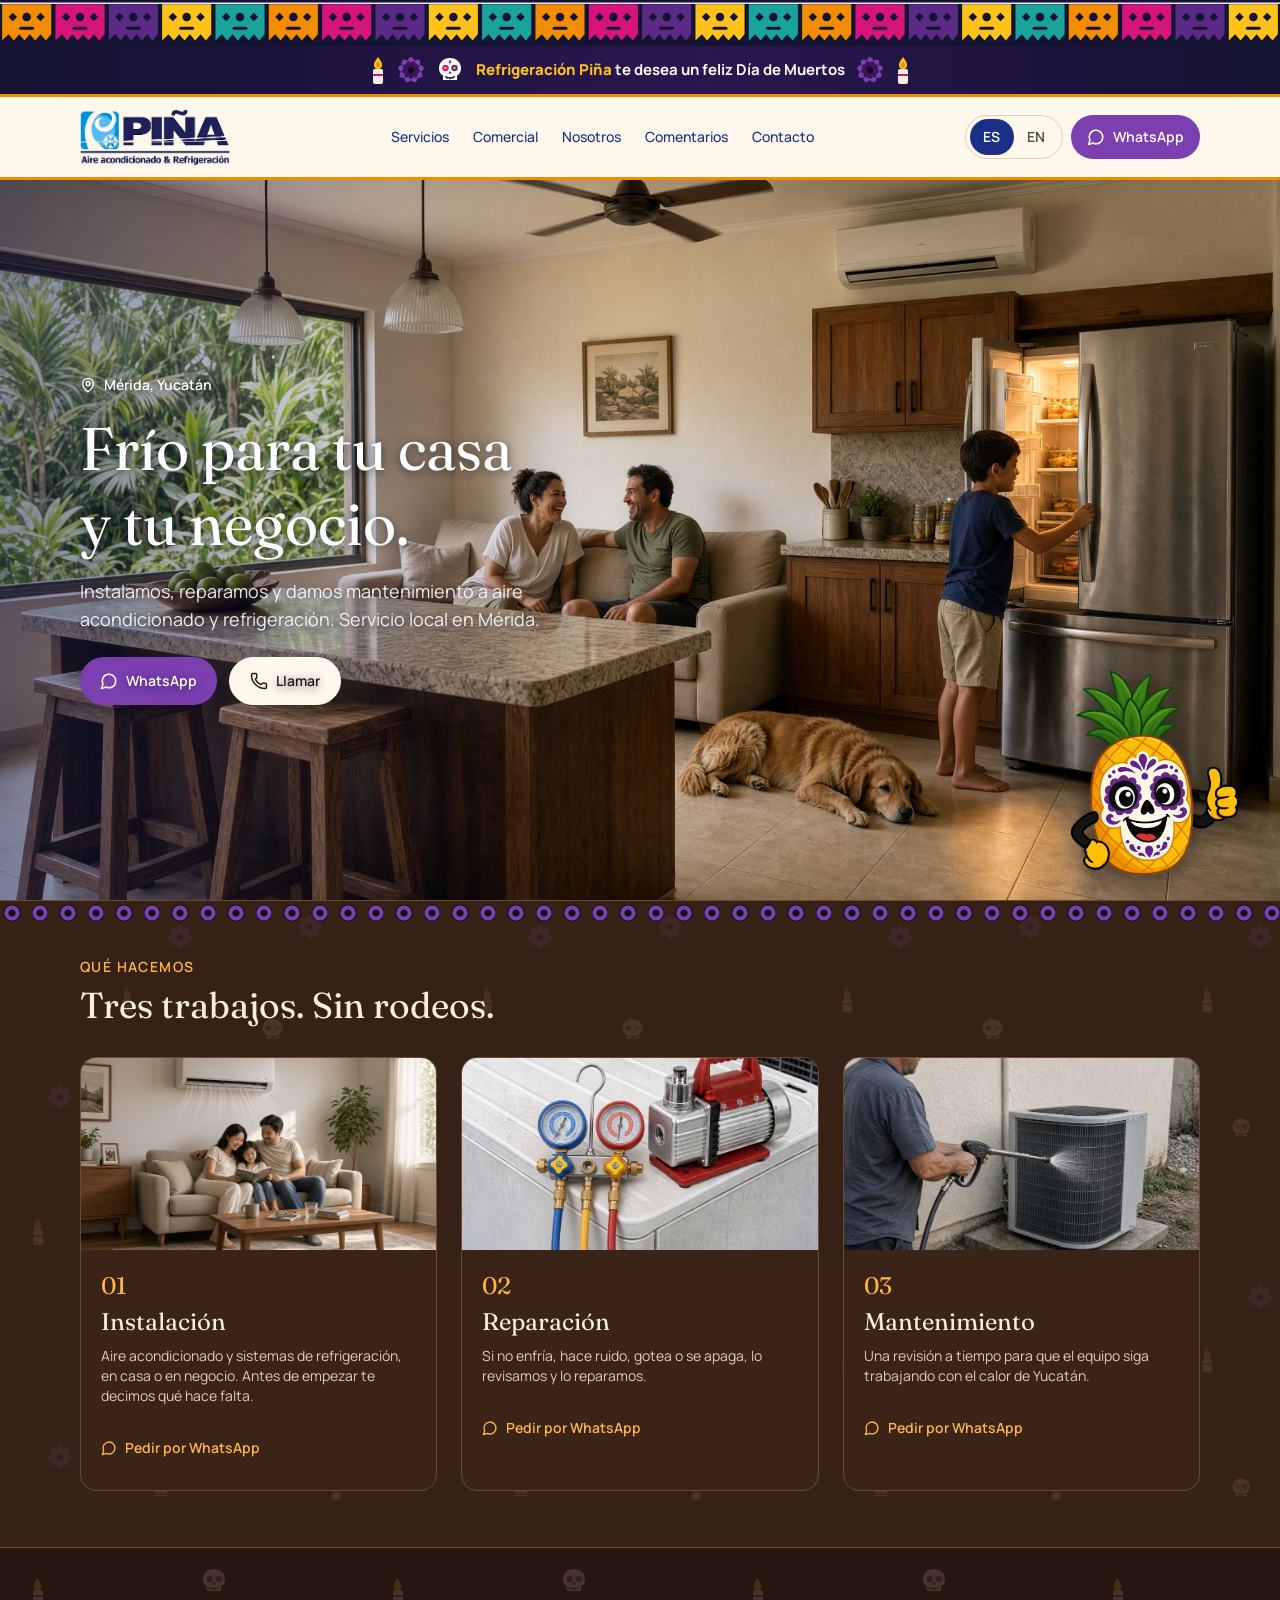
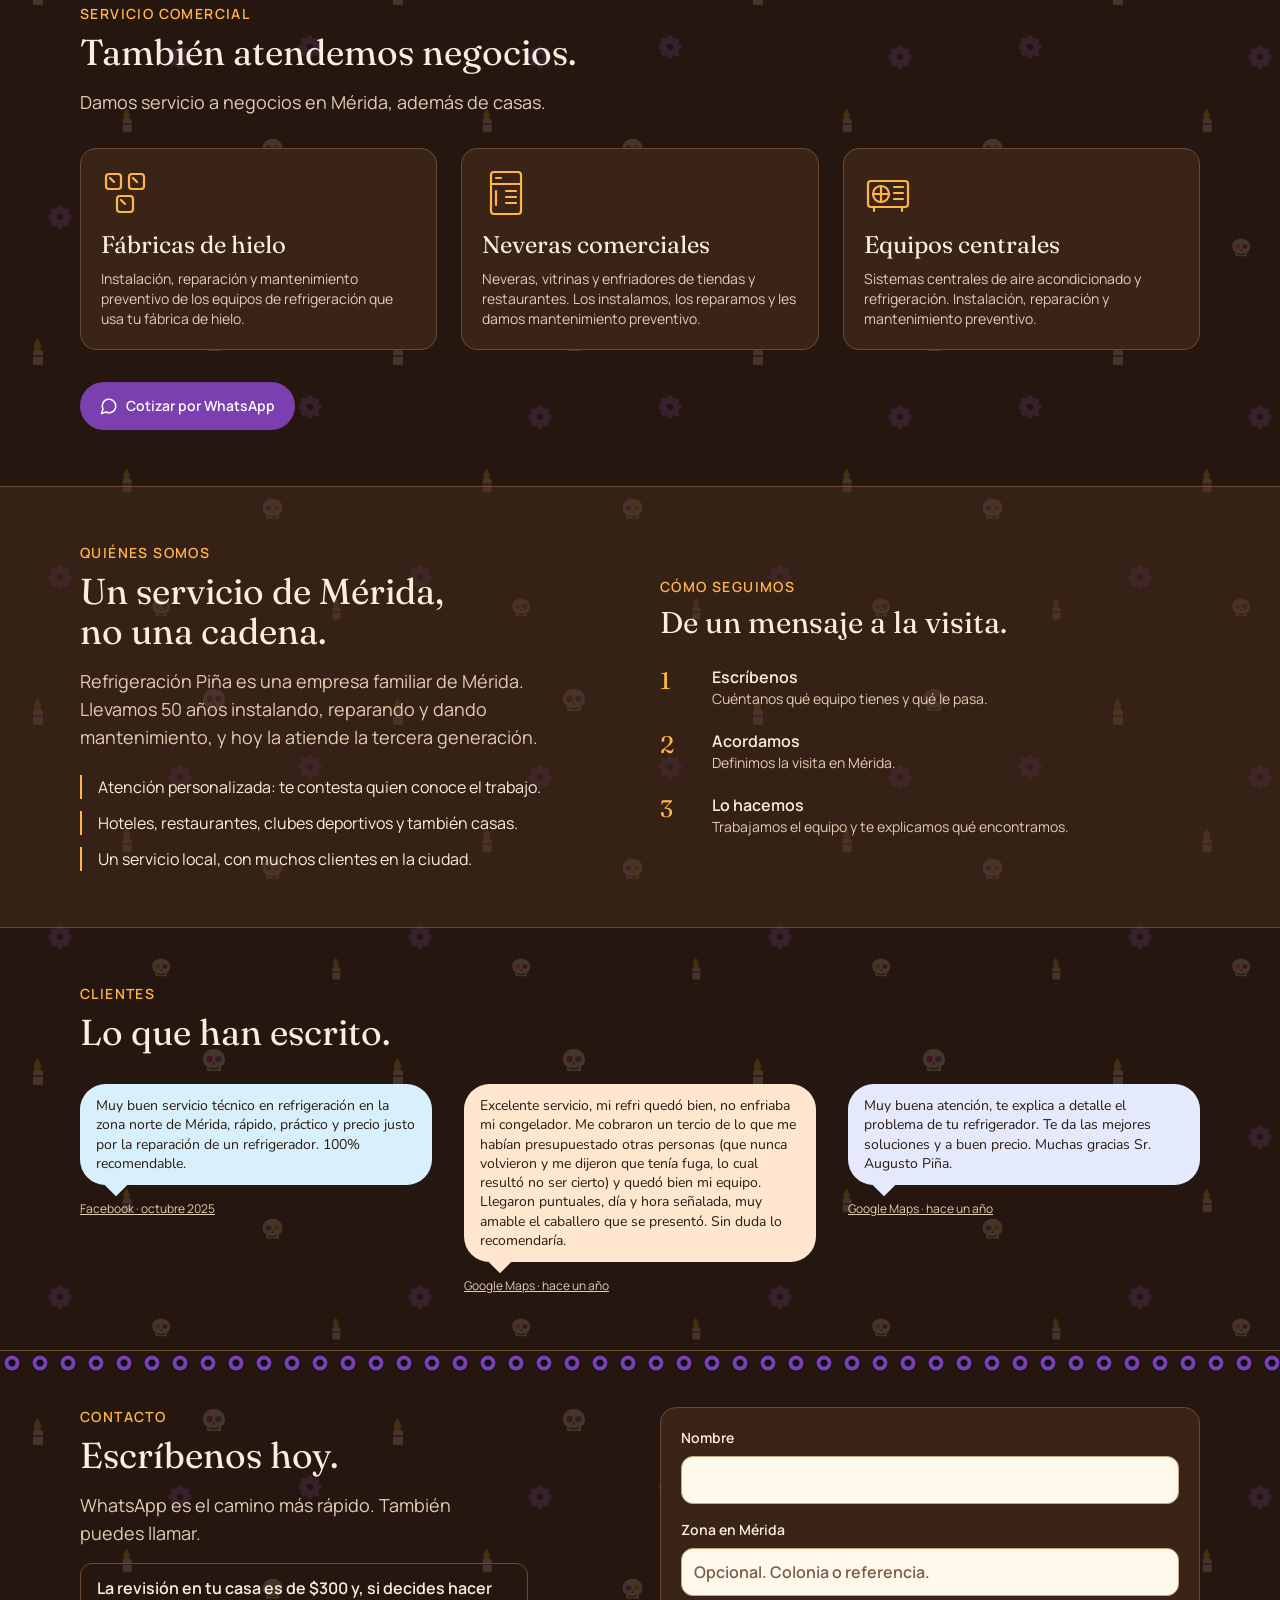
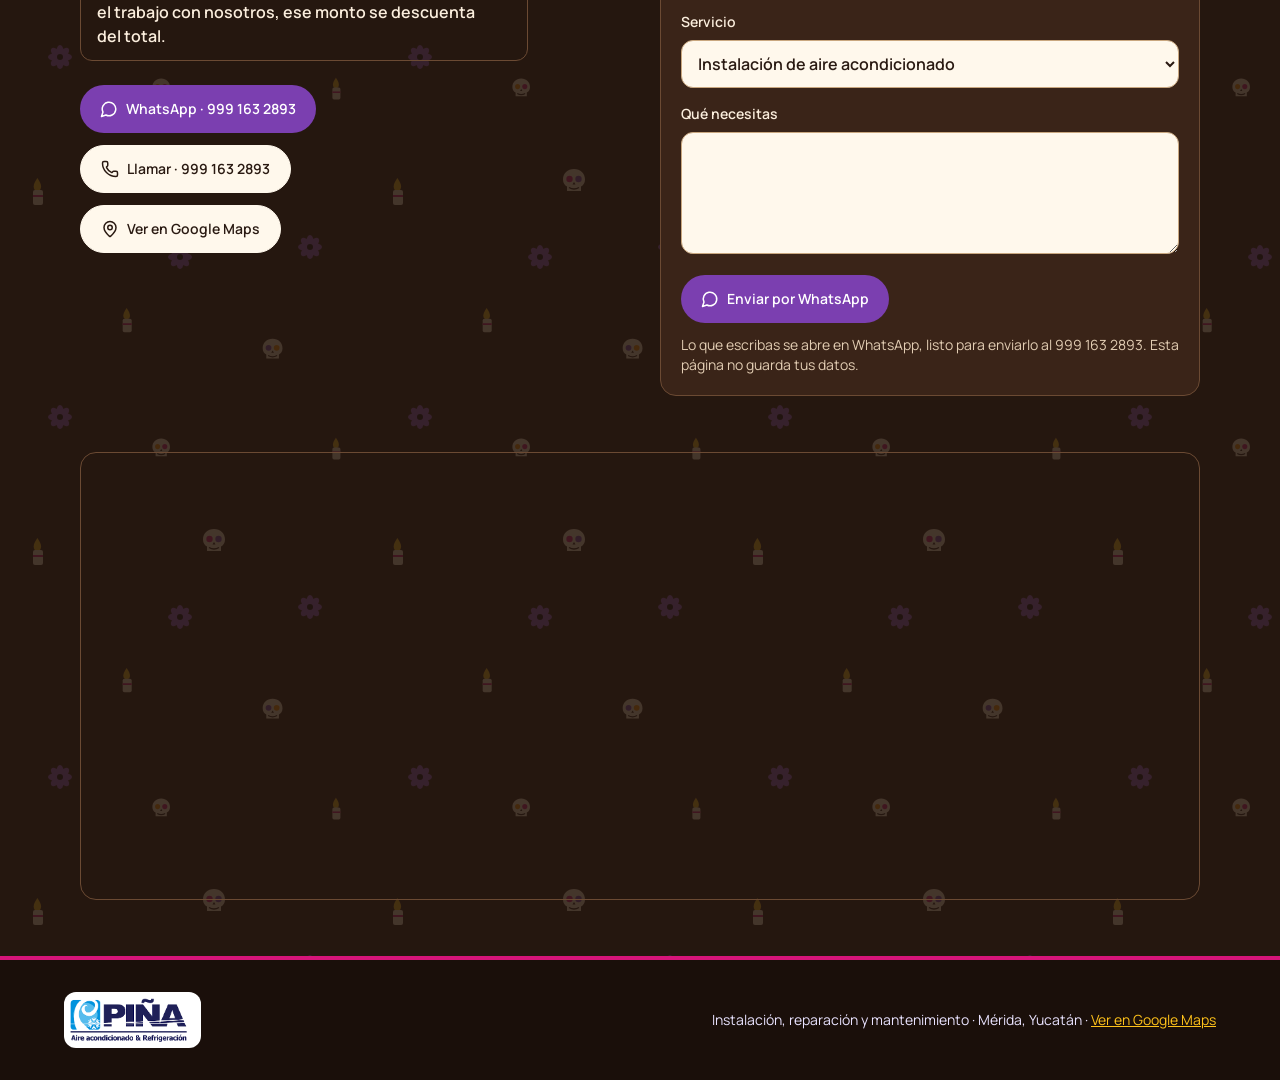
==== commit c604df1b: "Piña sin lentes con calaverita morada/negra; flores moradas y negras en lugar de cempasúchil" ====
--- a/index.html
+++ b/index.html
@@ -1 +1 @@
-<!DOCTYPE html><html lang="es" class="antialiased"><head><meta charSet="utf-8"/><meta name="viewport" content="width=device-width, initial-scale=1"/><link rel="preload" as="image" href="./index_files/logo.png"/><link rel="preload" as="image" href="./index_files/hogar-4.jpg"/><link rel="preload" as="image" href="./index_files/evap-2.jpg"/><link rel="preload" as="image" href="./index_files/tools-6.jpg"/><link rel="preload" as="image" href="./index_files/wash-3.jpg"/><link rel="stylesheet" href="./index_files/styles.css"><!-- DIA DE MUERTOS (inicio) --><link rel="stylesheet" href="./index_files/muertos.css"><!-- DIA DE MUERTOS (fin) --><link rel="stylesheet" href="https://fonts.googleapis.com/css2?family=Fraunces:opsz,wght@9..144,560;9..144,640&amp;family=Manrope:wght@400;500;600;700&amp;family=Nunito:wght@500;600;700&amp;display=swap" data-precedence="default"/><title>Refrigeración Piña · Aire y refrigeración en Mérida</title><meta name="theme-color" content="#1b2f86"/><meta name="description" content="Instalación, reparación y mantenimiento de aire acondicionado y refrigeración en Mérida, Yucatán. WhatsApp 999 163 2893."/><link rel="icon" type="image/svg+xml" href="./favicon.svg"/><link rel="preconnect" href="https://fonts.googleapis.com"/><link rel="preconnect" href="https://fonts.gstatic.com" crossorigin="anonymous"/></head><body><!-- DIA DE MUERTOS (inicio) --><div class="dm-papel" aria-hidden="true"><svg viewBox="0 0 1200 46" preserveAspectRatio="xMinYMin slice"><line x1="0" y1="3" x2="2000" y2="3" stroke="#e9e3ff" stroke-width="1.5"/><g transform="translate(0,0)"><path d="M2 4h46v28l-5 6-5-6-5 6-5-6-5 6-5-6-5 6-5-6-6 6z" fill="#f28c00"/><circle cx="25" cy="16" r="4" fill="#141331"/><path d="M12 12l4 4-4 4-4-4zM38 12l4 4-4 4-4-4z" fill="#141331"/><rect x="18" y="25" width="14" height="3" rx="1.5" fill="#141331"/></g><g transform="translate(50,0)"><path d="M2 4h46v28l-5 6-5-6-5 6-5-6-5 6-5-6-5 6-5-6-6 6z" fill="#d6157a"/><circle cx="25" cy="16" r="4" fill="#141331"/><path d="M12 12l4 4-4 4-4-4zM38 12l4 4-4 4-4-4z" fill="#141331"/><rect x="18" y="25" width="14" height="3" rx="1.5" fill="#141331"/></g><g transform="translate(100,0)"><path d="M2 4h46v28l-5 6-5-6-5 6-5-6-5 6-5-6-5 6-5-6-6 6z" fill="#5b2a86"/><circle cx="25" cy="16" r="4" fill="#141331"/><path d="M12 12l4 4-4 4-4-4zM38 12l4 4-4 4-4-4z" fill="#141331"/><rect x="18" y="25" width="14" height="3" rx="1.5" fill="#141331"/></g><g transform="translate(150,0)"><path d="M2 4h46v28l-5 6-5-6-5 6-5-6-5 6-5-6-5 6-5-6-6 6z" fill="#ffc21a"/><circle cx="25" cy="16" r="4" fill="#141331"/><path d="M12 12l4 4-4 4-4-4zM38 12l4 4-4 4-4-4z" fill="#141331"/><rect x="18" y="25" width="14" height="3" rx="1.5" fill="#141331"/></g><g transform="translate(200,0)"><path d="M2 4h46v28l-5 6-5-6-5 6-5-6-5 6-5-6-5 6-5-6-6 6z" fill="#1aa39a"/><circle cx="25" cy="16" r="4" fill="#141331"/><path d="M12 12l4 4-4 4-4-4zM38 12l4 4-4 4-4-4z" fill="#141331"/><rect x="18" y="25" width="14" height="3" rx="1.5" fill="#141331"/></g><g transform="translate(250,0)"><path d="M2 4h46v28l-5 6-5-6-5 6-5-6-5 6-5-6-5 6-5-6-6 6z" fill="#f28c00"/><circle cx="25" cy="16" r="4" fill="#141331"/><path d="M12 12l4 4-4 4-4-4zM38 12l4 4-4 4-4-4z" fill="#141331"/><rect x="18" y="25" width="14" height="3" rx="1.5" fill="#141331"/></g><g transform="translate(300,0)"><path d="M2 4h46v28l-5 6-5-6-5 6-5-6-5 6-5-6-5 6-5-6-6 6z" fill="#d6157a"/><circle cx="25" cy="16" r="4" fill="#141331"/><path d="M12 12l4 4-4 4-4-4zM38 12l4 4-4 4-4-4z" fill="#141331"/><rect x="18" y="25" width="14" height="3" rx="1.5" fill="#141331"/></g><g transform="translate(350,0)"><path d="M2 4h46v28l-5 6-5-6-5 6-5-6-5 6-5-6-5 6-5-6-6 6z" fill="#5b2a86"/><circle cx="25" cy="16" r="4" fill="#141331"/><path d="M12 12l4 4-4 4-4-4zM38 12l4 4-4 4-4-4z" fill="#141331"/><rect x="18" y="25" width="14" height="3" rx="1.5" fill="#141331"/></g><g transform="translate(400,0)"><path d="M2 4h46v28l-5 6-5-6-5 6-5-6-5 6-5-6-5 6-5-6-6 6z" fill="#ffc21a"/><circle cx="25" cy="16" r="4" fill="#141331"/><path d="M12 12l4 4-4 4-4-4zM38 12l4 4-4 4-4-4z" fill="#141331"/><rect x="18" y="25" width="14" height="3" rx="1.5" fill="#141331"/></g><g transform="translate(450,0)"><path d="M2 4h46v28l-5 6-5-6-5 6-5-6-5 6-5-6-5 6-5-6-6 6z" fill="#1aa39a"/><circle cx="25" cy="16" r="4" fill="#141331"/><path d="M12 12l4 4-4 4-4-4zM38 12l4 4-4 4-4-4z" fill="#141331"/><rect x="18" y="25" width="14" height="3" rx="1.5" fill="#141331"/></g><g transform="translate(500,0)"><path d="M2 4h46v28l-5 6-5-6-5 6-5-6-5 6-5-6-5 6-5-6-6 6z" fill="#f28c00"/><circle cx="25" cy="16" r="4" fill="#141331"/><path d="M12 12l4 4-4 4-4-4zM38 12l4 4-4 4-4-4z" fill="#141331"/><rect x="18" y="25" width="14" height="3" rx="1.5" fill="#141331"/></g><g transform="translate(550,0)"><path d="M2 4h46v28l-5 6-5-6-5 6-5-6-5 6-5-6-5 6-5-6-6 6z" fill="#d6157a"/><circle cx="25" cy="16" r="4" fill="#141331"/><path d="M12 12l4 4-4 4-4-4zM38 12l4 4-4 4-4-4z" fill="#141331"/><rect x="18" y="25" width="14" height="3" rx="1.5" fill="#141331"/></g><g transform="translate(600,0)"><path d="M2 4h46v28l-5 6-5-6-5 6-5-6-5 6-5-6-5 6-5-6-6 6z" fill="#5b2a86"/><circle cx="25" cy="16" r="4" fill="#141331"/><path d="M12 12l4 4-4 4-4-4zM38 12l4 4-4 4-4-4z" fill="#141331"/><rect x="18" y="25" width="14" height="3" rx="1.5" fill="#141331"/></g><g transform="translate(650,0)"><path d="M2 4h46v28l-5 6-5-6-5 6-5-6-5 6-5-6-5 6-5-6-6 6z" fill="#ffc21a"/><circle cx="25" cy="16" r="4" fill="#141331"/><path d="M12 12l4 4-4 4-4-4zM38 12l4 4-4 4-4-4z" fill="#141331"/><rect x="18" y="25" width="14" height="3" rx="1.5" fill="#141331"/></g><g transform="translate(700,0)"><path d="M2 4h46v28l-5 6-5-6-5 6-5-6-5 6-5-6-5 6-5-6-6 6z" fill="#1aa39a"/><circle cx="25" cy="16" r="4" fill="#141331"/><path d="M12 12l4 4-4 4-4-4zM38 12l4 4-4 4-4-4z" fill="#141331"/><rect x="18" y="25" width="14" height="3" rx="1.5" fill="#141331"/></g><g transform="translate(750,0)"><path d="M2 4h46v28l-5 6-5-6-5 6-5-6-5 6-5-6-5 6-5-6-6 6z" fill="#f28c00"/><circle cx="25" cy="16" r="4" fill="#141331"/><path d="M12 12l4 4-4 4-4-4zM38 12l4 4-4 4-4-4z" fill="#141331"/><rect x="18" y="25" width="14" height="3" rx="1.5" fill="#141331"/></g><g transform="translate(800,0)"><path d="M2 4h46v28l-5 6-5-6-5 6-5-6-5 6-5-6-5 6-5-6-6 6z" fill="#d6157a"/><circle cx="25" cy="16" r="4" fill="#141331"/><path d="M12 12l4 4-4 4-4-4zM38 12l4 4-4 4-4-4z" fill="#141331"/><rect x="18" y="25" width="14" height="3" rx="1.5" fill="#141331"/></g><g transform="translate(850,0)"><path d="M2 4h46v28l-5 6-5-6-5 6-5-6-5 6-5-6-5 6-5-6-6 6z" fill="#5b2a86"/><circle cx="25" cy="16" r="4" fill="#141331"/><path d="M12 12l4 4-4 4-4-4zM38 12l4 4-4 4-4-4z" fill="#141331"/><rect x="18" y="25" width="14" height="3" rx="1.5" fill="#141331"/></g><g transform="translate(900,0)"><path d="M2 4h46v28l-5 6-5-6-5 6-5-6-5 6-5-6-5 6-5-6-6 6z" fill="#ffc21a"/><circle cx="25" cy="16" r="4" fill="#141331"/><path d="M12 12l4 4-4 4-4-4zM38 12l4 4-4 4-4-4z" fill="#141331"/><rect x="18" y="25" width="14" height="3" rx="1.5" fill="#141331"/></g><g transform="translate(950,0)"><path d="M2 4h46v28l-5 6-5-6-5 6-5-6-5 6-5-6-5 6-5-6-6 6z" fill="#1aa39a"/><circle cx="25" cy="16" r="4" fill="#141331"/><path d="M12 12l4 4-4 4-4-4zM38 12l4 4-4 4-4-4z" fill="#141331"/><rect x="18" y="25" width="14" height="3" rx="1.5" fill="#141331"/></g><g transform="translate(1000,0)"><path d="M2 4h46v28l-5 6-5-6-5 6-5-6-5 6-5-6-5 6-5-6-6 6z" fill="#f28c00"/><circle cx="25" cy="16" r="4" fill="#141331"/><path d="M12 12l4 4-4 4-4-4zM38 12l4 4-4 4-4-4z" fill="#141331"/><rect x="18" y="25" width="14" height="3" rx="1.5" fill="#141331"/></g><g transform="translate(1050,0)"><path d="M2 4h46v28l-5 6-5-6-5 6-5-6-5 6-5-6-5 6-5-6-6 6z" fill="#d6157a"/><circle cx="25" cy="16" r="4" fill="#141331"/><path d="M12 12l4 4-4 4-4-4zM38 12l4 4-4 4-4-4z" fill="#141331"/><rect x="18" y="25" width="14" height="3" rx="1.5" fill="#141331"/></g><g transform="translate(1100,0)"><path d="M2 4h46v28l-5 6-5-6-5 6-5-6-5 6-5-6-5 6-5-6-6 6z" fill="#5b2a86"/><circle cx="25" cy="16" r="4" fill="#141331"/><path d="M12 12l4 4-4 4-4-4zM38 12l4 4-4 4-4-4z" fill="#141331"/><rect x="18" y="25" width="14" height="3" rx="1.5" fill="#141331"/></g><g transform="translate(1150,0)"><path d="M2 4h46v28l-5 6-5-6-5 6-5-6-5 6-5-6-5 6-5-6-6 6z" fill="#ffc21a"/><circle cx="25" cy="16" r="4" fill="#141331"/><path d="M12 12l4 4-4 4-4-4zM38 12l4 4-4 4-4-4z" fill="#141331"/><rect x="18" y="25" width="14" height="3" rx="1.5" fill="#141331"/></g><g transform="translate(1200,0)"><path d="M2 4h46v28l-5 6-5-6-5 6-5-6-5 6-5-6-5 6-5-6-6 6z" fill="#1aa39a"/><circle cx="25" cy="16" r="4" fill="#141331"/><path d="M12 12l4 4-4 4-4-4zM38 12l4 4-4 4-4-4z" fill="#141331"/><rect x="18" y="25" width="14" height="3" rx="1.5" fill="#141331"/></g><g transform="translate(1250,0)"><path d="M2 4h46v28l-5 6-5-6-5 6-5-6-5 6-5-6-5 6-5-6-6 6z" fill="#f28c00"/><circle cx="25" cy="16" r="4" fill="#141331"/><path d="M12 12l4 4-4 4-4-4zM38 12l4 4-4 4-4-4z" fill="#141331"/><rect x="18" y="25" width="14" height="3" rx="1.5" fill="#141331"/></g><g transform="translate(1300,0)"><path d="M2 4h46v28l-5 6-5-6-5 6-5-6-5 6-5-6-5 6-5-6-6 6z" fill="#d6157a"/><circle cx="25" cy="16" r="4" fill="#141331"/><path d="M12 12l4 4-4 4-4-4zM38 12l4 4-4 4-4-4z" fill="#141331"/><rect x="18" y="25" width="14" height="3" rx="1.5" fill="#141331"/></g><g transform="translate(1350,0)"><path d="M2 4h46v28l-5 6-5-6-5 6-5-6-5 6-5-6-5 6-5-6-6 6z" fill="#5b2a86"/><circle cx="25" cy="16" r="4" fill="#141331"/><path d="M12 12l4 4-4 4-4-4zM38 12l4 4-4 4-4-4z" fill="#141331"/><rect x="18" y="25" width="14" height="3" rx="1.5" fill="#141331"/></g><g transform="translate(1400,0)"><path d="M2 4h46v28l-5 6-5-6-5 6-5-6-5 6-5-6-5 6-5-6-6 6z" fill="#ffc21a"/><circle cx="25" cy="16" r="4" fill="#141331"/><path d="M12 12l4 4-4 4-4-4zM38 12l4 4-4 4-4-4z" fill="#141331"/><rect x="18" y="25" width="14" height="3" rx="1.5" fill="#141331"/></g><g transform="translate(1450,0)"><path d="M2 4h46v28l-5 6-5-6-5 6-5-6-5 6-5-6-5 6-5-6-6 6z" fill="#1aa39a"/><circle cx="25" cy="16" r="4" fill="#141331"/><path d="M12 12l4 4-4 4-4-4zM38 12l4 4-4 4-4-4z" fill="#141331"/><rect x="18" y="25" width="14" height="3" rx="1.5" fill="#141331"/></g><g transform="translate(1500,0)"><path d="M2 4h46v28l-5 6-5-6-5 6-5-6-5 6-5-6-5 6-5-6-6 6z" fill="#f28c00"/><circle cx="25" cy="16" r="4" fill="#141331"/><path d="M12 12l4 4-4 4-4-4zM38 12l4 4-4 4-4-4z" fill="#141331"/><rect x="18" y="25" width="14" height="3" rx="1.5" fill="#141331"/></g><g transform="translate(1550,0)"><path d="M2 4h46v28l-5 6-5-6-5 6-5-6-5 6-5-6-5 6-5-6-6 6z" fill="#d6157a"/><circle cx="25" cy="16" r="4" fill="#141331"/><path d="M12 12l4 4-4 4-4-4zM38 12l4 4-4 4-4-4z" fill="#141331"/><rect x="18" y="25" width="14" height="3" rx="1.5" fill="#141331"/></g><g transform="translate(1600,0)"><path d="M2 4h46v28l-5 6-5-6-5 6-5-6-5 6-5-6-5 6-5-6-6 6z" fill="#5b2a86"/><circle cx="25" cy="16" r="4" fill="#141331"/><path d="M12 12l4 4-4 4-4-4zM38 12l4 4-4 4-4-4z" fill="#141331"/><rect x="18" y="25" width="14" height="3" rx="1.5" fill="#141331"/></g><g transform="translate(1650,0)"><path d="M2 4h46v28l-5 6-5-6-5 6-5-6-5 6-5-6-5 6-5-6-6 6z" fill="#ffc21a"/><circle cx="25" cy="16" r="4" fill="#141331"/><path d="M12 12l4 4-4 4-4-4zM38 12l4 4-4 4-4-4z" fill="#141331"/><rect x="18" y="25" width="14" height="3" rx="1.5" fill="#141331"/></g><g transform="translate(1700,0)"><path d="M2 4h46v28l-5 6-5-6-5 6-5-6-5 6-5-6-5 6-5-6-6 6z" fill="#1aa39a"/><circle cx="25" cy="16" r="4" fill="#141331"/><path d="M12 12l4 4-4 4-4-4zM38 12l4 4-4 4-4-4z" fill="#141331"/><rect x="18" y="25" width="14" height="3" rx="1.5" fill="#141331"/></g><g transform="translate(1750,0)"><path d="M2 4h46v28l-5 6-5-6-5 6-5-6-5 6-5-6-5 6-5-6-6 6z" fill="#f28c00"/><circle cx="25" cy="16" r="4" fill="#141331"/><path d="M12 12l4 4-4 4-4-4zM38 12l4 4-4 4-4-4z" fill="#141331"/><rect x="18" y="25" width="14" height="3" rx="1.5" fill="#141331"/></g><g transform="translate(1800,0)"><path d="M2 4h46v28l-5 6-5-6-5 6-5-6-5 6-5-6-5 6-5-6-6 6z" fill="#d6157a"/><circle cx="25" cy="16" r="4" fill="#141331"/><path d="M12 12l4 4-4 4-4-4zM38 12l4 4-4 4-4-4z" fill="#141331"/><rect x="18" y="25" width="14" height="3" rx="1.5" fill="#141331"/></g><g transform="translate(1850,0)"><path d="M2 4h46v28l-5 6-5-6-5 6-5-6-5 6-5-6-5 6-5-6-6 6z" fill="#5b2a86"/><circle cx="25" cy="16" r="4" fill="#141331"/><path d="M12 12l4 4-4 4-4-4zM38 12l4 4-4 4-4-4z" fill="#141331"/><rect x="18" y="25" width="14" height="3" rx="1.5" fill="#141331"/></g><g transform="translate(1900,0)"><path d="M2 4h46v28l-5 6-5-6-5 6-5-6-5 6-5-6-5 6-5-6-6 6z" fill="#ffc21a"/><circle cx="25" cy="16" r="4" fill="#141331"/><path d="M12 12l4 4-4 4-4-4zM38 12l4 4-4 4-4-4z" fill="#141331"/><rect x="18" y="25" width="14" height="3" rx="1.5" fill="#141331"/></g><g transform="translate(1950,0)"><path d="M2 4h46v28l-5 6-5-6-5 6-5-6-5 6-5-6-5 6-5-6-6 6z" fill="#1aa39a"/><circle cx="25" cy="16" r="4" fill="#141331"/><path d="M12 12l4 4-4 4-4-4zM38 12l4 4-4 4-4-4z" fill="#141331"/><rect x="18" y="25" width="14" height="3" rx="1.5" fill="#141331"/></g></svg></div><div class="dm-saludo" role="note"><svg width="16" height="28" viewBox="0 0 16 28" aria-hidden="true"><path class="dm-flama" d="M8 1c3 4 4 6 4 8a4 4 0 0 1-8 0c0-2 1-4 4-8z" fill="#ffc21a"/><path d="M8 5c1.5 2.5 2 3.5 2 4.5a2 2 0 0 1-4 0c0-1 .5-2 2-4.5z" fill="#f28c00"/><rect x="3" y="13" width="10" height="15" rx="2" fill="#f5efe0"/><rect x="3" y="18" width="10" height="2" fill="#d6157a"/></svg><span class="dm-hide-sm"><svg width="26" height="26" viewBox="0 0 26 26" aria-hidden="true"><g fill="#f28c00"><ellipse cx="13" cy="5.5" rx="3.6" ry="5.5" transform="rotate(0 13 13)"/><ellipse cx="13" cy="5.5" rx="3.6" ry="5.5" transform="rotate(40 13 13)"/><ellipse cx="13" cy="5.5" rx="3.6" ry="5.5" transform="rotate(80 13 13)"/><ellipse cx="13" cy="5.5" rx="3.6" ry="5.5" transform="rotate(120 13 13)"/><ellipse cx="13" cy="5.5" rx="3.6" ry="5.5" transform="rotate(160 13 13)"/><ellipse cx="13" cy="5.5" rx="3.6" ry="5.5" transform="rotate(200 13 13)"/><ellipse cx="13" cy="5.5" rx="3.6" ry="5.5" transform="rotate(240 13 13)"/><ellipse cx="13" cy="5.5" rx="3.6" ry="5.5" transform="rotate(280 13 13)"/><ellipse cx="13" cy="5.5" rx="3.6" ry="5.5" transform="rotate(320 13 13)"/></g><g fill="#ffc21a"><ellipse cx="13" cy="8" rx="2.6" ry="4" transform="rotate(20 13 13)"/><ellipse cx="13" cy="8" rx="2.6" ry="4" transform="rotate(60 13 13)"/><ellipse cx="13" cy="8" rx="2.6" ry="4" transform="rotate(100 13 13)"/><ellipse cx="13" cy="8" rx="2.6" ry="4" transform="rotate(140 13 13)"/><ellipse cx="13" cy="8" rx="2.6" ry="4" transform="rotate(180 13 13)"/><ellipse cx="13" cy="8" rx="2.6" ry="4" transform="rotate(220 13 13)"/><ellipse cx="13" cy="8" rx="2.6" ry="4" transform="rotate(260 13 13)"/><ellipse cx="13" cy="8" rx="2.6" ry="4" transform="rotate(300 13 13)"/><ellipse cx="13" cy="8" rx="2.6" ry="4" transform="rotate(340 13 13)"/></g><circle cx="13" cy="13" r="3" fill="#c25e00"/></svg></span><svg width="28" height="28" viewBox="0 0 28 28" aria-hidden="true"><path d="M14 2C7.5 2 3 6.5 3 12.5c0 3.5 1.7 5.8 4 7v4.5h14v-4.5c2.3-1.2 4-3.5 4-7C25 6.5 20.5 2 14 2z" fill="#fff"/><circle cx="9.5" cy="12" r="3.2" fill="#d6157a"/><circle cx="18.5" cy="12" r="3.2" fill="#5b2a86"/><circle cx="9.5" cy="12" r="1.2" fill="#ffc21a"/><circle cx="18.5" cy="12" r="1.2" fill="#ffc21a"/><path d="M14 15l-1.5 2.5h3z" fill="#141331"/><path d="M9 20.5q5 3 10 0" stroke="#141331" stroke-width="1.4" fill="none"/><path d="M11 20.8v2M14 21.5v2M17 20.8v2" stroke="#141331" stroke-width="1"/><path d="M14 3.5l1.5 2.5-1.5 2-1.5-2z" fill="#f28c00"/></svg><span><b>Refrigeración Piña</b> te desea un feliz Día de Muertos</span><svg width="26" height="26" viewBox="0 0 26 26" aria-hidden="true"><g fill="#f28c00"><ellipse cx="13" cy="5.5" rx="3.6" ry="5.5" transform="rotate(0 13 13)"/><ellipse cx="13" cy="5.5" rx="3.6" ry="5.5" transform="rotate(40 13 13)"/><ellipse cx="13" cy="5.5" rx="3.6" ry="5.5" transform="rotate(80 13 13)"/><ellipse cx="13" cy="5.5" rx="3.6" ry="5.5" transform="rotate(120 13 13)"/><ellipse cx="13" cy="5.5" rx="3.6" ry="5.5" transform="rotate(160 13 13)"/><ellipse cx="13" cy="5.5" rx="3.6" ry="5.5" transform="rotate(200 13 13)"/><ellipse cx="13" cy="5.5" rx="3.6" ry="5.5" transform="rotate(240 13 13)"/><ellipse cx="13" cy="5.5" rx="3.6" ry="5.5" transform="rotate(280 13 13)"/><ellipse cx="13" cy="5.5" rx="3.6" ry="5.5" transform="rotate(320 13 13)"/></g><g fill="#ffc21a"><ellipse cx="13" cy="8" rx="2.6" ry="4" transform="rotate(20 13 13)"/><ellipse cx="13" cy="8" rx="2.6" ry="4" transform="rotate(60 13 13)"/><ellipse cx="13" cy="8" rx="2.6" ry="4" transform="rotate(100 13 13)"/><ellipse cx="13" cy="8" rx="2.6" ry="4" transform="rotate(140 13 13)"/><ellipse cx="13" cy="8" rx="2.6" ry="4" transform="rotate(180 13 13)"/><ellipse cx="13" cy="8" rx="2.6" ry="4" transform="rotate(220 13 13)"/><ellipse cx="13" cy="8" rx="2.6" ry="4" transform="rotate(260 13 13)"/><ellipse cx="13" cy="8" rx="2.6" ry="4" transform="rotate(300 13 13)"/><ellipse cx="13" cy="8" rx="2.6" ry="4" transform="rotate(340 13 13)"/></g><circle cx="13" cy="13" r="3" fill="#c25e00"/></svg><span class="dm-hide-sm"><svg width="16" height="28" viewBox="0 0 16 28" aria-hidden="true"><path class="dm-flama" d="M8 1c3 4 4 6 4 8a4 4 0 0 1-8 0c0-2 1-4 4-8z" fill="#ffc21a"/><path d="M8 5c1.5 2.5 2 3.5 2 4.5a2 2 0 0 1-4 0c0-1 .5-2 2-4.5z" fill="#f28c00"/><rect x="3" y="13" width="10" height="15" rx="2" fill="#f5efe0"/><rect x="3" y="18" width="10" height="2" fill="#d6157a"/></svg></span></div><!-- DIA DE MUERTOS (fin) --><div class="min-h-screen bg-bg text-ink"><header class="sticky top-0 z-20 border-b border-line bg-bg/95 backdrop-blur-sm"><div class="mx-auto flex max-w-6xl items-center justify-between gap-4 px-4 py-3"><a href="#inicio" class="flex min-h-11 items-center"><img src="./index_files/logo.png" alt="Piña, aire acondicionado y refrigeración" class="h-12 w-auto md:h-14" width="379" height="133"/></a><nav class="hidden items-center gap-6 md:flex" aria-label="Menú"><a href="#servicios" class="text-sm font-medium text-ink">Servicios</a><a href="#comercial" class="text-sm font-medium text-ink">Comercial</a><a href="#nosotros" class="text-sm font-medium text-ink">Nosotros</a><a href="#comentarios" class="text-sm font-medium text-ink">Comentarios</a><a href="#contacto" class="text-sm font-medium text-ink">Contacto</a></nav><div class="flex items-center gap-2"><div class="flex h-11 items-center rounded-full border border-line p-1" role="group" aria-label="Idioma"><button type="button" aria-pressed="true" class="h-9 min-w-11 rounded-full px-3 text-sm font-semibold bg-ink text-bg">ES</button><button type="button" aria-pressed="false" class="h-9 min-w-11 rounded-full px-3 text-sm font-semibold text-muted">EN</button></div><a href="https://wa.me/529991632893?text=Hola%2C%20quiero%20un%20servicio." class="hidden h-11 items-center gap-2 rounded-full bg-pine px-4 text-sm font-semibold text-pine-ink md:inline-flex"><svg xmlns="http://www.w3.org/2000/svg" width="18" height="18" viewBox="0 0 24 24" fill="none" stroke="currentColor" stroke-width="2" stroke-linecap="round" stroke-linejoin="round" class="lucide lucide-message-circle" aria-hidden="true"><path d="M7.9 20A9 9 0 1 0 4 16.1L2 22Z"></path></svg>WhatsApp</a><button type="button" class="inline-flex h-11 w-11 items-center justify-center rounded-full border border-line md:hidden" aria-expanded="false" aria-label="Menú"><svg xmlns="http://www.w3.org/2000/svg" width="20" height="20" viewBox="0 0 24 24" fill="none" stroke="currentColor" stroke-width="2" stroke-linecap="round" stroke-linejoin="round" class="lucide lucide-menu" aria-hidden="true"><path d="M4 12h16"></path><path d="M4 18h16"></path><path d="M4 6h16"></path></svg></button></div></div></header><main class="pb-24 md:pb-0"><section id="inicio" class="relative min-h-[40rem] w-full overflow-hidden md:aspect-[16/9] md:min-h-[32rem]"><img src="./index_files/hogar-4.jpg" alt="Una pareja platicando, un niño abriendo el refrigerador y un jardín por la ventana" class="absolute inset-0 h-full w-full object-cover object-center"/><!-- DIA DE MUERTOS (inicio) --><img src="./index_files/muertos-pina.webp" alt="" aria-hidden="true" class="dm-pina" width="303" height="360"/><!-- DIA DE MUERTOS (fin) --><div class="absolute inset-0 bg-[linear-gradient(to_right,rgba(12,22,70,0.5)_0%,rgba(12,22,70,0.22)_26%,transparent_48%)]"></div><div class="relative mx-auto flex h-full max-w-6xl items-center px-4 py-16"><div class="hero-plain max-w-xl text-white"><p class="mb-4 inline-flex items-center gap-2 text-sm font-semibold"><svg xmlns="http://www.w3.org/2000/svg" width="16" height="16" viewBox="0 0 24 24" fill="none" stroke="currentColor" stroke-width="2" stroke-linecap="round" stroke-linejoin="round" class="lucide lucide-map-pin" aria-hidden="true"><path d="M20 10c0 4.993-5.539 10.193-7.399 11.799a1 1 0 0 1-1.202 0C9.539 20.193 4 14.993 4 10a8 8 0 0 1 16 0"></path><circle cx="12" cy="10" r="3"></circle></svg>Mérida, Yucatán</p><h1 class="font-display text-5xl leading-tight md:text-6xl">Frío para tu casa y tu negocio.</h1><p class="mt-4 max-w-lg text-lg text-white/90">Instalamos, reparamos y damos mantenimiento a aire acondicionado y refrigeración. Servicio local en Mérida.</p><div class="mt-6 flex flex-wrap gap-3"><a href="https://wa.me/529991632893?text=Hola%2C%20quiero%20un%20servicio." class="inline-flex h-12 items-center gap-2 rounded-full bg-pine px-5 text-sm font-semibold text-pine-ink"><svg xmlns="http://www.w3.org/2000/svg" width="18" height="18" viewBox="0 0 24 24" fill="none" stroke="currentColor" stroke-width="2" stroke-linecap="round" stroke-linejoin="round" class="lucide lucide-message-circle" aria-hidden="true"><path d="M7.9 20A9 9 0 1 0 4 16.1L2 22Z"></path></svg>WhatsApp</a><a href="tel:+529991632893" class="inline-flex h-12 items-center gap-2 rounded-full border border-line bg-paper px-5 text-sm font-semibold text-ink"><svg xmlns="http://www.w3.org/2000/svg" width="18" height="18" viewBox="0 0 24 24" fill="none" stroke="currentColor" stroke-width="2" stroke-linecap="round" stroke-linejoin="round" class="lucide lucide-phone" aria-hidden="true"><path d="M13.832 16.568a1 1 0 0 0 1.213-.303l.355-.465A2 2 0 0 1 17 15h3a2 2 0 0 1 2 2v3a2 2 0 0 1-2 2A18 18 0 0 1 2 4a2 2 0 0 1 2-2h3a2 2 0 0 1 2 2v3a2 2 0 0 1-.8 1.6l-.468.351a1 1 0 0 0-.292 1.233 14 14 0 0 0 6.392 6.384"></path></svg>Llamar</a></div></div></div></section><section id="servicios" class="border-t border-line bg-paper"><div class="mx-auto max-w-6xl px-4 py-14"><p class="text-sm font-semibold tracking-widest text-copper uppercase">Qué hacemos</p><h2 class="mt-2 font-display text-4xl">Tres trabajos. Sin rodeos.</h2><div class="mt-8 grid gap-6 md:grid-cols-3"><article class="overflow-hidden rounded-2xl border border-line bg-bg"><img src="./index_files/evap-2.jpg" alt="Familia cómoda con el evaporador instalado" class="h-48 w-full object-cover"/><div class="p-5"><p class="font-display text-2xl text-copper">01</p><h3 class="mt-1 font-display text-2xl">Instalación</h3><p class="mt-2 text-sm text-muted">Aire acondicionado y sistemas de refrigeración, en casa o en negocio. Antes de empezar te decimos qué hace falta.</p><a href="https://wa.me/529991632893?text=Quiero%20cotizar%20una%20instalaci%C3%B3n" class="mt-5 inline-flex h-11 items-center gap-2 text-sm font-semibold text-copper"><svg xmlns="http://www.w3.org/2000/svg" width="16" height="16" viewBox="0 0 24 24" fill="none" stroke="currentColor" stroke-width="2" stroke-linecap="round" stroke-linejoin="round" class="lucide lucide-message-circle" aria-hidden="true"><path d="M7.9 20A9 9 0 1 0 4 16.1L2 22Z"></path></svg>Pedir por WhatsApp</a></div></article><article class="overflow-hidden rounded-2xl border border-line bg-bg"><img src="./index_files/tools-6.jpg" alt="Manómetros nuevos y una bomba de vacío" class="h-48 w-full object-cover"/><div class="p-5"><p class="font-display text-2xl text-copper">02</p><h3 class="mt-1 font-display text-2xl">Reparación</h3><p class="mt-2 text-sm text-muted">Si no enfría, hace ruido, gotea o se apaga, lo revisamos y lo reparamos.</p><a href="https://wa.me/529991632893?text=Necesito%20una%20reparaci%C3%B3n" class="mt-5 inline-flex h-11 items-center gap-2 text-sm font-semibold text-copper"><svg xmlns="http://www.w3.org/2000/svg" width="16" height="16" viewBox="0 0 24 24" fill="none" stroke="currentColor" stroke-width="2" stroke-linecap="round" stroke-linejoin="round" class="lucide lucide-message-circle" aria-hidden="true"><path d="M7.9 20A9 9 0 1 0 4 16.1L2 22Z"></path></svg>Pedir por WhatsApp</a></div></article><article class="overflow-hidden rounded-2xl border border-line bg-bg"><img src="./index_files/wash-3.jpg" alt="Lavado del equipo con hidrolavadora" class="h-48 w-full object-cover"/><div class="p-5"><p class="font-display text-2xl text-copper">03</p><h3 class="mt-1 font-display text-2xl">Mantenimiento</h3><p class="mt-2 text-sm text-muted">Una revisión a tiempo para que el equipo siga trabajando con el calor de Yucatán.</p><a href="https://wa.me/529991632893?text=Quiero%20agendar%20mantenimiento" class="mt-5 inline-flex h-11 items-center gap-2 text-sm font-semibold text-copper"><svg xmlns="http://www.w3.org/2000/svg" width="16" height="16" viewBox="0 0 24 24" fill="none" stroke="currentColor" stroke-width="2" stroke-linecap="round" stroke-linejoin="round" class="lucide lucide-message-circle" aria-hidden="true"><path d="M7.9 20A9 9 0 1 0 4 16.1L2 22Z"></path></svg>Pedir por WhatsApp</a></div></article></div></div></section><section id="comercial" class="border-t border-line bg-bg"><div class="mx-auto max-w-6xl px-4 py-14"><p class="text-sm font-semibold tracking-widest text-copper uppercase">Servicio comercial</p><h2 class="mt-2 font-display text-4xl">También atendemos negocios.</h2><p class="mt-4 max-w-lg text-lg text-muted">Damos servicio a negocios en Mérida, además de casas.</p><div class="mt-8 grid gap-6 md:grid-cols-3"><article class="rounded-2xl border border-line bg-paper p-5"><svg xmlns="http://www.w3.org/2000/svg" width="48" height="48" viewBox="0 0 48 48" fill="none" stroke="currentColor" stroke-width="2.2" stroke-linecap="round" stroke-linejoin="round" class="text-copper" aria-hidden="true"><rect x="5" y="5" width="15" height="15" rx="3"/><rect x="28" y="5" width="15" height="15" rx="3"/><rect x="16" y="27" width="16" height="16" rx="3"/><path d="M9 9l4 4M32 9l4 4M20 31l4 4"/></svg><h3 class="mt-3 font-display text-2xl">Fábricas de hielo</h3><p class="mt-2 text-sm text-muted">Instalación, reparación y mantenimiento preventivo de los equipos de refrigeración que usa tu fábrica de hielo.</p></article><article class="rounded-2xl border border-line bg-paper p-5"><svg xmlns="http://www.w3.org/2000/svg" width="48" height="48" viewBox="0 0 48 48" fill="none" stroke="currentColor" stroke-width="2.2" stroke-linecap="round" stroke-linejoin="round" class="text-copper" aria-hidden="true"><rect x="9" y="3" width="30" height="42" rx="3"/><path d="M9 15h30M14 9h5M14 22v14M24 22h10M24 28h10M24 34h10"/></svg><h3 class="mt-3 font-display text-2xl">Neveras comerciales</h3><p class="mt-2 text-sm text-muted">Neveras, vitrinas y enfriadores de tiendas y restaurantes. Los instalamos, los reparamos y les damos mantenimiento preventivo.</p></article><article class="rounded-2xl border border-line bg-paper p-5"><svg xmlns="http://www.w3.org/2000/svg" width="48" height="48" viewBox="0 0 48 48" fill="none" stroke="currentColor" stroke-width="2.2" stroke-linecap="round" stroke-linejoin="round" class="text-copper" aria-hidden="true"><rect x="4" y="12" width="40" height="26" rx="3"/><circle cx="17" cy="25" r="8"/><path d="M17 17v16M9 25h16M30 18h9M30 24h9M30 30h9M10 38v4M38 38v4"/></svg><h3 class="mt-3 font-display text-2xl">Equipos centrales</h3><p class="mt-2 text-sm text-muted">Sistemas centrales de aire acondicionado y refrigeración. Instalación, reparación y mantenimiento preventivo.</p></article></div><a href="https://wa.me/529991632893?text=Quiero%20cotizar%20un%20servicio%20comercial" class="mt-8 inline-flex h-12 items-center gap-2 rounded-full bg-pine px-5 text-sm font-semibold text-pine-ink"><svg xmlns="http://www.w3.org/2000/svg" width="18" height="18" viewBox="0 0 24 24" fill="none" stroke="currentColor" stroke-width="2" stroke-linecap="round" stroke-linejoin="round" aria-hidden="true"><path d="M7.9 20A9 9 0 1 0 4 16.1L2 22Z"></path></svg>Cotizar por WhatsApp</a></div></section><section id="nosotros" class="border-t border-line bg-bg text-ink"><div class="mx-auto grid max-w-6xl gap-10 px-4 py-14 md:grid-cols-2 md:items-center"><div><p class="text-sm font-semibold tracking-widest text-copper uppercase">Quiénes somos</p><h2 class="mt-2 font-display text-4xl">Un servicio de Mérida, no una cadena.</h2><p class="mt-4 max-w-lg text-lg text-muted">Refrigeración Piña es una empresa familiar de Mérida. Llevamos 50 años instalando, reparando y dando mantenimiento, y hoy la atiende la tercera generación.</p><ul class="mt-6 flex flex-col gap-3"><li class="border-l-2 border-copper pl-4 text-base text-ink">Atención personalizada: te contesta quien conoce el trabajo.</li><li class="border-l-2 border-copper pl-4 text-base text-ink">Hoteles, restaurantes, clubes deportivos y también casas.</li><li class="border-l-2 border-copper pl-4 text-base text-ink">Un servicio local, con muchos clientes en la ciudad.</li></ul></div><div><p class="text-sm font-semibold tracking-widest text-copper uppercase">Cómo seguimos</p><h3 class="mt-2 font-display text-3xl">De un mensaje a la visita.</h3><ol class="mt-6 flex flex-col gap-5"><li class="grid grid-cols-[2.5rem_1fr] gap-3"><span class="font-display text-2xl text-copper">1</span><div><p class="font-semibold">Escríbenos</p><p class="text-sm text-muted">Cuéntanos qué equipo tienes y qué le pasa.</p></div></li><li class="grid grid-cols-[2.5rem_1fr] gap-3"><span class="font-display text-2xl text-copper">2</span><div><p class="font-semibold">Acordamos</p><p class="text-sm text-muted">Definimos la visita en Mérida.</p></div></li><li class="grid grid-cols-[2.5rem_1fr] gap-3"><span class="font-display text-2xl text-copper">3</span><div><p class="font-semibold">Lo hacemos</p><p class="text-sm text-muted">Trabajamos el equipo y te explicamos qué encontramos.</p></div></li></ol></div></div></section><section id="comentarios" class="border-t border-line"><div class="mx-auto max-w-6xl px-4 py-14"><p class="text-sm font-semibold tracking-widest text-copper uppercase">Clientes</p><h2 class="mt-2 font-display text-4xl">Lo que han escrito.</h2><div class="mt-8 grid gap-8 md:grid-cols-3"><figure><blockquote class="font-quote relative rounded-[1.6rem] px-4 py-3 text-sm leading-snug text-ink bg-[#d7f0fb]">Muy buen servicio técnico en refrigeración en la zona norte de Mérida, rápido, práctico y precio justo por la reparación de un refrigerador. 100% recomendable.<span aria-hidden="true" class="absolute -bottom-2 left-7 h-4 w-4 rotate-45 bg-[#d7f0fb]"></span></blockquote><figcaption class="mt-4 text-xs text-muted"><a href="https://www.facebook.com/refrigeracionpina/reviews" class="underline" target="_blank" rel="noreferrer">Facebook · octubre 2025</a></figcaption></figure><figure><blockquote class="font-quote relative rounded-[1.6rem] px-4 py-3 text-sm leading-snug text-ink bg-[#ffe6cf]">Excelente servicio, mi refri quedó bien, no enfriaba mi congelador. Me cobraron un tercio de lo que me habían presupuestado otras personas (que nunca volvieron y me dijeron que tenía fuga, lo cual resultó no ser cierto) y quedó bien mi equipo. Llegaron puntuales, día y hora señalada, muy amable el caballero que se presentó. Sin duda lo recomendaría.<span aria-hidden="true" class="absolute -bottom-2 left-7 h-4 w-4 rotate-45 bg-[#ffe6cf]"></span></blockquote><figcaption class="mt-4 text-xs text-muted"><a href="https://www.facebook.com/refrigeracionpina/reviews" class="underline" target="_blank" rel="noreferrer">Google Maps · hace un año</a></figcaption></figure><figure><blockquote class="font-quote relative rounded-[1.6rem] px-4 py-3 text-sm leading-snug text-ink bg-[#e4e9fb]">Muy buena atención, te explica a detalle el problema de tu refrigerador. Te da las mejores soluciones y a buen precio. Muchas gracias Sr. Augusto Piña.<span aria-hidden="true" class="absolute -bottom-2 left-7 h-4 w-4 rotate-45 bg-[#e4e9fb]"></span></blockquote><figcaption class="mt-4 text-xs text-muted"><a href="https://www.facebook.com/refrigeracionpina/reviews" class="underline" target="_blank" rel="noreferrer">Google Maps · hace un año</a></figcaption></figure></div></div></section><section id="contacto" class="border-t border-line"><div class="mx-auto grid max-w-6xl gap-10 px-4 py-14 md:grid-cols-2"><div><p class="text-sm font-semibold tracking-widest text-copper uppercase">Contacto</p><h2 class="mt-2 font-display text-4xl text-ink">Escríbenos hoy.</h2><p class="mt-4 max-w-md text-lg text-muted">WhatsApp es el camino más rápido. También puedes llamar.</p><p class="mt-4 max-w-md rounded-xl border border-line px-4 py-3 text-base font-semibold text-ink">La revisión en tu casa es de $300 y, si decides hacer el trabajo con nosotros, ese monto se descuenta del total.</p><div class="mt-6 flex flex-col gap-3"><a href="https://wa.me/529991632893?text=Hola%2C%20quiero%20un%20servicio." class="inline-flex h-12 w-fit items-center gap-2 rounded-full bg-pine px-5 text-sm font-semibold text-pine-ink"><svg xmlns="http://www.w3.org/2000/svg" width="18" height="18" viewBox="0 0 24 24" fill="none" stroke="currentColor" stroke-width="2" stroke-linecap="round" stroke-linejoin="round" class="lucide lucide-message-circle" aria-hidden="true"><path d="M7.9 20A9 9 0 1 0 4 16.1L2 22Z"></path></svg>WhatsApp<!-- --> · <!-- -->999 163 2893</a><a href="tel:+529991632893" class="inline-flex h-12 w-fit items-center gap-2 rounded-full border border-line px-5 text-sm font-semibold"><svg xmlns="http://www.w3.org/2000/svg" width="18" height="18" viewBox="0 0 24 24" fill="none" stroke="currentColor" stroke-width="2" stroke-linecap="round" stroke-linejoin="round" class="lucide lucide-phone" aria-hidden="true"><path d="M13.832 16.568a1 1 0 0 0 1.213-.303l.355-.465A2 2 0 0 1 17 15h3a2 2 0 0 1 2 2v3a2 2 0 0 1-2 2A18 18 0 0 1 2 4a2 2 0 0 1 2-2h3a2 2 0 0 1 2 2v3a2 2 0 0 1-.8 1.6l-.468.351a1 1 0 0 0-.292 1.233 14 14 0 0 0 6.392 6.384"></path></svg>Llamar<!-- --> · <!-- -->999 163 2893</a><a href="https://maps.google.com/maps?q=Refrigeraci%C3%B3n+Pi%C3%B1a+M%C3%A9rida&amp;hl=es&amp;z=16" class="inline-flex h-12 w-fit items-center gap-2 rounded-full border border-line px-5 text-sm font-semibold"><svg xmlns="http://www.w3.org/2000/svg" width="18" height="18" viewBox="0 0 24 24" fill="none" stroke="currentColor" stroke-width="2" stroke-linecap="round" stroke-linejoin="round" class="lucide lucide-map-pin" aria-hidden="true"><path d="M20 10c0 4.993-5.539 10.193-7.399 11.799a1 1 0 0 1-1.202 0C9.539 20.193 4 14.993 4 10a8 8 0 0 1 16 0"></path><circle cx="12" cy="10" r="3"></circle></svg>Ver en Google Maps</a></div></div><form class="rounded-2xl border border-line bg-paper p-5" noValidate=""><label class="block text-sm font-semibold">Nombre<input class="mt-2 h-12 w-full rounded-xl border border-line bg-bg px-3 text-base" autoComplete="name" value=""/></label><label class="mt-4 block text-sm font-semibold">Zona en Mérida<input placeholder="Opcional. Colonia o referencia." class="mt-2 h-12 w-full rounded-xl border border-line bg-bg px-3 text-base placeholder:text-muted" value=""/></label><label class="mt-4 block text-sm font-semibold">Servicio<select class="mt-2 h-12 w-full rounded-xl border border-line bg-bg px-3 text-base"><option selected="">Instalación de aire acondicionado</option><option>Reparación de aire acondicionado</option><option>Mantenimiento de aire acondicionado</option><option>Instalación de refrigeración</option><option>Reparación de refrigeración</option><option>Mantenimiento de refrigeración</option><option>Aún no estoy seguro</option></select></label><label class="mt-4 block text-sm font-semibold">Qué necesitas<textarea rows="4" class="mt-2 w-full rounded-xl border border-line bg-bg px-3 py-3 text-base"></textarea></label><a href="#contacto" rel="noreferrer" class="mt-4 inline-flex h-12 items-center gap-2 rounded-full bg-pine px-5 text-sm font-semibold text-pine-ink"><svg xmlns="http://www.w3.org/2000/svg" width="18" height="18" viewBox="0 0 24 24" fill="none" stroke="currentColor" stroke-width="2" stroke-linecap="round" stroke-linejoin="round" class="lucide lucide-message-circle" aria-hidden="true"><path d="M7.9 20A9 9 0 1 0 4 16.1L2 22Z"></path></svg>Enviar por WhatsApp</a><p class="mt-3 text-sm text-muted">Lo que escribas se abre en WhatsApp, listo para enviarlo al 999 163 2893. Esta página no guarda tus datos.</p></form></div><div class="mx-auto max-w-6xl px-4 pb-14"><iframe title="Ver en Google Maps" src="https://maps.google.com/maps?q=Refrigeraci%C3%B3n%20Pi%C3%B1a%20M%C3%A9rida&amp;hl=es&amp;z=15&amp;output=embed" class="h-80 w-full rounded-2xl border border-line md:h-[28rem]" loading="lazy" referrerPolicy="no-referrer-when-downgrade" allowFullScreen=""></iframe></div></section></main><footer class="border-t border-line px-4 pt-8 pb-28 md:pb-8"><div class="mx-auto flex max-w-6xl flex-col gap-2 md:flex-row md:items-center md:justify-between"><img src="./index_files/logo.png" alt="Piña, aire acondicionado y refrigeración" class="h-12 w-auto" width="379" height="133"/><p class="text-sm text-muted">Instalación, reparación y mantenimiento · Mérida, Yucatán<!-- --> · <a href="https://maps.google.com/maps?q=Refrigeraci%C3%B3n+Pi%C3%B1a+M%C3%A9rida&amp;hl=es&amp;z=16" class="underline">Ver en Google Maps</a></p></div></footer><div class="fixed inset-x-0 bottom-0 z-20 border-t border-line bg-bg p-3 md:hidden"><a href="https://wa.me/529991632893?text=Hola%2C%20quiero%20un%20servicio." class="flex h-12 items-center justify-center gap-2 rounded-full bg-pine text-sm font-semibold text-pine-ink"><svg xmlns="http://www.w3.org/2000/svg" width="18" height="18" viewBox="0 0 24 24" fill="none" stroke="currentColor" stroke-width="2" stroke-linecap="round" stroke-linejoin="round" class="lucide lucide-message-circle" aria-hidden="true"><path d="M7.9 20A9 9 0 1 0 4 16.1L2 22Z"></path></svg>Pedir servicio</a></div></div><script src="./site.js"></script></body></html>+<!DOCTYPE html><html lang="es" class="antialiased"><head><meta charSet="utf-8"/><meta name="viewport" content="width=device-width, initial-scale=1"/><link rel="preload" as="image" href="./index_files/logo.png"/><link rel="preload" as="image" href="./index_files/hogar-4.jpg"/><link rel="preload" as="image" href="./index_files/evap-2.jpg"/><link rel="preload" as="image" href="./index_files/tools-6.jpg"/><link rel="preload" as="image" href="./index_files/wash-3.jpg"/><link rel="stylesheet" href="./index_files/styles.css"><!-- DIA DE MUERTOS (inicio) --><link rel="stylesheet" href="./index_files/muertos.css"><!-- DIA DE MUERTOS (fin) --><link rel="stylesheet" href="https://fonts.googleapis.com/css2?family=Fraunces:opsz,wght@9..144,560;9..144,640&amp;family=Manrope:wght@400;500;600;700&amp;family=Nunito:wght@500;600;700&amp;display=swap" data-precedence="default"/><title>Refrigeración Piña · Aire y refrigeración en Mérida</title><meta name="theme-color" content="#1b2f86"/><meta name="description" content="Instalación, reparación y mantenimiento de aire acondicionado y refrigeración en Mérida, Yucatán. WhatsApp 999 163 2893."/><link rel="icon" type="image/svg+xml" href="./favicon.svg"/><link rel="preconnect" href="https://fonts.googleapis.com"/><link rel="preconnect" href="https://fonts.gstatic.com" crossorigin="anonymous"/></head><body><!-- DIA DE MUERTOS (inicio) --><div class="dm-papel" aria-hidden="true"><svg viewBox="0 0 1200 46" preserveAspectRatio="xMinYMin slice"><line x1="0" y1="3" x2="2000" y2="3" stroke="#e9e3ff" stroke-width="1.5"/><g transform="translate(0,0)"><path d="M2 4h46v28l-5 6-5-6-5 6-5-6-5 6-5-6-5 6-5-6-6 6z" fill="#f28c00"/><circle cx="25" cy="16" r="4" fill="#141331"/><path d="M12 12l4 4-4 4-4-4zM38 12l4 4-4 4-4-4z" fill="#141331"/><rect x="18" y="25" width="14" height="3" rx="1.5" fill="#141331"/></g><g transform="translate(50,0)"><path d="M2 4h46v28l-5 6-5-6-5 6-5-6-5 6-5-6-5 6-5-6-6 6z" fill="#d6157a"/><circle cx="25" cy="16" r="4" fill="#141331"/><path d="M12 12l4 4-4 4-4-4zM38 12l4 4-4 4-4-4z" fill="#141331"/><rect x="18" y="25" width="14" height="3" rx="1.5" fill="#141331"/></g><g transform="translate(100,0)"><path d="M2 4h46v28l-5 6-5-6-5 6-5-6-5 6-5-6-5 6-5-6-6 6z" fill="#5b2a86"/><circle cx="25" cy="16" r="4" fill="#141331"/><path d="M12 12l4 4-4 4-4-4zM38 12l4 4-4 4-4-4z" fill="#141331"/><rect x="18" y="25" width="14" height="3" rx="1.5" fill="#141331"/></g><g transform="translate(150,0)"><path d="M2 4h46v28l-5 6-5-6-5 6-5-6-5 6-5-6-5 6-5-6-6 6z" fill="#ffc21a"/><circle cx="25" cy="16" r="4" fill="#141331"/><path d="M12 12l4 4-4 4-4-4zM38 12l4 4-4 4-4-4z" fill="#141331"/><rect x="18" y="25" width="14" height="3" rx="1.5" fill="#141331"/></g><g transform="translate(200,0)"><path d="M2 4h46v28l-5 6-5-6-5 6-5-6-5 6-5-6-5 6-5-6-6 6z" fill="#1aa39a"/><circle cx="25" cy="16" r="4" fill="#141331"/><path d="M12 12l4 4-4 4-4-4zM38 12l4 4-4 4-4-4z" fill="#141331"/><rect x="18" y="25" width="14" height="3" rx="1.5" fill="#141331"/></g><g transform="translate(250,0)"><path d="M2 4h46v28l-5 6-5-6-5 6-5-6-5 6-5-6-5 6-5-6-6 6z" fill="#f28c00"/><circle cx="25" cy="16" r="4" fill="#141331"/><path d="M12 12l4 4-4 4-4-4zM38 12l4 4-4 4-4-4z" fill="#141331"/><rect x="18" y="25" width="14" height="3" rx="1.5" fill="#141331"/></g><g transform="translate(300,0)"><path d="M2 4h46v28l-5 6-5-6-5 6-5-6-5 6-5-6-5 6-5-6-6 6z" fill="#d6157a"/><circle cx="25" cy="16" r="4" fill="#141331"/><path d="M12 12l4 4-4 4-4-4zM38 12l4 4-4 4-4-4z" fill="#141331"/><rect x="18" y="25" width="14" height="3" rx="1.5" fill="#141331"/></g><g transform="translate(350,0)"><path d="M2 4h46v28l-5 6-5-6-5 6-5-6-5 6-5-6-5 6-5-6-6 6z" fill="#5b2a86"/><circle cx="25" cy="16" r="4" fill="#141331"/><path d="M12 12l4 4-4 4-4-4zM38 12l4 4-4 4-4-4z" fill="#141331"/><rect x="18" y="25" width="14" height="3" rx="1.5" fill="#141331"/></g><g transform="translate(400,0)"><path d="M2 4h46v28l-5 6-5-6-5 6-5-6-5 6-5-6-5 6-5-6-6 6z" fill="#ffc21a"/><circle cx="25" cy="16" r="4" fill="#141331"/><path d="M12 12l4 4-4 4-4-4zM38 12l4 4-4 4-4-4z" fill="#141331"/><rect x="18" y="25" width="14" height="3" rx="1.5" fill="#141331"/></g><g transform="translate(450,0)"><path d="M2 4h46v28l-5 6-5-6-5 6-5-6-5 6-5-6-5 6-5-6-6 6z" fill="#1aa39a"/><circle cx="25" cy="16" r="4" fill="#141331"/><path d="M12 12l4 4-4 4-4-4zM38 12l4 4-4 4-4-4z" fill="#141331"/><rect x="18" y="25" width="14" height="3" rx="1.5" fill="#141331"/></g><g transform="translate(500,0)"><path d="M2 4h46v28l-5 6-5-6-5 6-5-6-5 6-5-6-5 6-5-6-6 6z" fill="#f28c00"/><circle cx="25" cy="16" r="4" fill="#141331"/><path d="M12 12l4 4-4 4-4-4zM38 12l4 4-4 4-4-4z" fill="#141331"/><rect x="18" y="25" width="14" height="3" rx="1.5" fill="#141331"/></g><g transform="translate(550,0)"><path d="M2 4h46v28l-5 6-5-6-5 6-5-6-5 6-5-6-5 6-5-6-6 6z" fill="#d6157a"/><circle cx="25" cy="16" r="4" fill="#141331"/><path d="M12 12l4 4-4 4-4-4zM38 12l4 4-4 4-4-4z" fill="#141331"/><rect x="18" y="25" width="14" height="3" rx="1.5" fill="#141331"/></g><g transform="translate(600,0)"><path d="M2 4h46v28l-5 6-5-6-5 6-5-6-5 6-5-6-5 6-5-6-6 6z" fill="#5b2a86"/><circle cx="25" cy="16" r="4" fill="#141331"/><path d="M12 12l4 4-4 4-4-4zM38 12l4 4-4 4-4-4z" fill="#141331"/><rect x="18" y="25" width="14" height="3" rx="1.5" fill="#141331"/></g><g transform="translate(650,0)"><path d="M2 4h46v28l-5 6-5-6-5 6-5-6-5 6-5-6-5 6-5-6-6 6z" fill="#ffc21a"/><circle cx="25" cy="16" r="4" fill="#141331"/><path d="M12 12l4 4-4 4-4-4zM38 12l4 4-4 4-4-4z" fill="#141331"/><rect x="18" y="25" width="14" height="3" rx="1.5" fill="#141331"/></g><g transform="translate(700,0)"><path d="M2 4h46v28l-5 6-5-6-5 6-5-6-5 6-5-6-5 6-5-6-6 6z" fill="#1aa39a"/><circle cx="25" cy="16" r="4" fill="#141331"/><path d="M12 12l4 4-4 4-4-4zM38 12l4 4-4 4-4-4z" fill="#141331"/><rect x="18" y="25" width="14" height="3" rx="1.5" fill="#141331"/></g><g transform="translate(750,0)"><path d="M2 4h46v28l-5 6-5-6-5 6-5-6-5 6-5-6-5 6-5-6-6 6z" fill="#f28c00"/><circle cx="25" cy="16" r="4" fill="#141331"/><path d="M12 12l4 4-4 4-4-4zM38 12l4 4-4 4-4-4z" fill="#141331"/><rect x="18" y="25" width="14" height="3" rx="1.5" fill="#141331"/></g><g transform="translate(800,0)"><path d="M2 4h46v28l-5 6-5-6-5 6-5-6-5 6-5-6-5 6-5-6-6 6z" fill="#d6157a"/><circle cx="25" cy="16" r="4" fill="#141331"/><path d="M12 12l4 4-4 4-4-4zM38 12l4 4-4 4-4-4z" fill="#141331"/><rect x="18" y="25" width="14" height="3" rx="1.5" fill="#141331"/></g><g transform="translate(850,0)"><path d="M2 4h46v28l-5 6-5-6-5 6-5-6-5 6-5-6-5 6-5-6-6 6z" fill="#5b2a86"/><circle cx="25" cy="16" r="4" fill="#141331"/><path d="M12 12l4 4-4 4-4-4zM38 12l4 4-4 4-4-4z" fill="#141331"/><rect x="18" y="25" width="14" height="3" rx="1.5" fill="#141331"/></g><g transform="translate(900,0)"><path d="M2 4h46v28l-5 6-5-6-5 6-5-6-5 6-5-6-5 6-5-6-6 6z" fill="#ffc21a"/><circle cx="25" cy="16" r="4" fill="#141331"/><path d="M12 12l4 4-4 4-4-4zM38 12l4 4-4 4-4-4z" fill="#141331"/><rect x="18" y="25" width="14" height="3" rx="1.5" fill="#141331"/></g><g transform="translate(950,0)"><path d="M2 4h46v28l-5 6-5-6-5 6-5-6-5 6-5-6-5 6-5-6-6 6z" fill="#1aa39a"/><circle cx="25" cy="16" r="4" fill="#141331"/><path d="M12 12l4 4-4 4-4-4zM38 12l4 4-4 4-4-4z" fill="#141331"/><rect x="18" y="25" width="14" height="3" rx="1.5" fill="#141331"/></g><g transform="translate(1000,0)"><path d="M2 4h46v28l-5 6-5-6-5 6-5-6-5 6-5-6-5 6-5-6-6 6z" fill="#f28c00"/><circle cx="25" cy="16" r="4" fill="#141331"/><path d="M12 12l4 4-4 4-4-4zM38 12l4 4-4 4-4-4z" fill="#141331"/><rect x="18" y="25" width="14" height="3" rx="1.5" fill="#141331"/></g><g transform="translate(1050,0)"><path d="M2 4h46v28l-5 6-5-6-5 6-5-6-5 6-5-6-5 6-5-6-6 6z" fill="#d6157a"/><circle cx="25" cy="16" r="4" fill="#141331"/><path d="M12 12l4 4-4 4-4-4zM38 12l4 4-4 4-4-4z" fill="#141331"/><rect x="18" y="25" width="14" height="3" rx="1.5" fill="#141331"/></g><g transform="translate(1100,0)"><path d="M2 4h46v28l-5 6-5-6-5 6-5-6-5 6-5-6-5 6-5-6-6 6z" fill="#5b2a86"/><circle cx="25" cy="16" r="4" fill="#141331"/><path d="M12 12l4 4-4 4-4-4zM38 12l4 4-4 4-4-4z" fill="#141331"/><rect x="18" y="25" width="14" height="3" rx="1.5" fill="#141331"/></g><g transform="translate(1150,0)"><path d="M2 4h46v28l-5 6-5-6-5 6-5-6-5 6-5-6-5 6-5-6-6 6z" fill="#ffc21a"/><circle cx="25" cy="16" r="4" fill="#141331"/><path d="M12 12l4 4-4 4-4-4zM38 12l4 4-4 4-4-4z" fill="#141331"/><rect x="18" y="25" width="14" height="3" rx="1.5" fill="#141331"/></g><g transform="translate(1200,0)"><path d="M2 4h46v28l-5 6-5-6-5 6-5-6-5 6-5-6-5 6-5-6-6 6z" fill="#1aa39a"/><circle cx="25" cy="16" r="4" fill="#141331"/><path d="M12 12l4 4-4 4-4-4zM38 12l4 4-4 4-4-4z" fill="#141331"/><rect x="18" y="25" width="14" height="3" rx="1.5" fill="#141331"/></g><g transform="translate(1250,0)"><path d="M2 4h46v28l-5 6-5-6-5 6-5-6-5 6-5-6-5 6-5-6-6 6z" fill="#f28c00"/><circle cx="25" cy="16" r="4" fill="#141331"/><path d="M12 12l4 4-4 4-4-4zM38 12l4 4-4 4-4-4z" fill="#141331"/><rect x="18" y="25" width="14" height="3" rx="1.5" fill="#141331"/></g><g transform="translate(1300,0)"><path d="M2 4h46v28l-5 6-5-6-5 6-5-6-5 6-5-6-5 6-5-6-6 6z" fill="#d6157a"/><circle cx="25" cy="16" r="4" fill="#141331"/><path d="M12 12l4 4-4 4-4-4zM38 12l4 4-4 4-4-4z" fill="#141331"/><rect x="18" y="25" width="14" height="3" rx="1.5" fill="#141331"/></g><g transform="translate(1350,0)"><path d="M2 4h46v28l-5 6-5-6-5 6-5-6-5 6-5-6-5 6-5-6-6 6z" fill="#5b2a86"/><circle cx="25" cy="16" r="4" fill="#141331"/><path d="M12 12l4 4-4 4-4-4zM38 12l4 4-4 4-4-4z" fill="#141331"/><rect x="18" y="25" width="14" height="3" rx="1.5" fill="#141331"/></g><g transform="translate(1400,0)"><path d="M2 4h46v28l-5 6-5-6-5 6-5-6-5 6-5-6-5 6-5-6-6 6z" fill="#ffc21a"/><circle cx="25" cy="16" r="4" fill="#141331"/><path d="M12 12l4 4-4 4-4-4zM38 12l4 4-4 4-4-4z" fill="#141331"/><rect x="18" y="25" width="14" height="3" rx="1.5" fill="#141331"/></g><g transform="translate(1450,0)"><path d="M2 4h46v28l-5 6-5-6-5 6-5-6-5 6-5-6-5 6-5-6-6 6z" fill="#1aa39a"/><circle cx="25" cy="16" r="4" fill="#141331"/><path d="M12 12l4 4-4 4-4-4zM38 12l4 4-4 4-4-4z" fill="#141331"/><rect x="18" y="25" width="14" height="3" rx="1.5" fill="#141331"/></g><g transform="translate(1500,0)"><path d="M2 4h46v28l-5 6-5-6-5 6-5-6-5 6-5-6-5 6-5-6-6 6z" fill="#f28c00"/><circle cx="25" cy="16" r="4" fill="#141331"/><path d="M12 12l4 4-4 4-4-4zM38 12l4 4-4 4-4-4z" fill="#141331"/><rect x="18" y="25" width="14" height="3" rx="1.5" fill="#141331"/></g><g transform="translate(1550,0)"><path d="M2 4h46v28l-5 6-5-6-5 6-5-6-5 6-5-6-5 6-5-6-6 6z" fill="#d6157a"/><circle cx="25" cy="16" r="4" fill="#141331"/><path d="M12 12l4 4-4 4-4-4zM38 12l4 4-4 4-4-4z" fill="#141331"/><rect x="18" y="25" width="14" height="3" rx="1.5" fill="#141331"/></g><g transform="translate(1600,0)"><path d="M2 4h46v28l-5 6-5-6-5 6-5-6-5 6-5-6-5 6-5-6-6 6z" fill="#5b2a86"/><circle cx="25" cy="16" r="4" fill="#141331"/><path d="M12 12l4 4-4 4-4-4zM38 12l4 4-4 4-4-4z" fill="#141331"/><rect x="18" y="25" width="14" height="3" rx="1.5" fill="#141331"/></g><g transform="translate(1650,0)"><path d="M2 4h46v28l-5 6-5-6-5 6-5-6-5 6-5-6-5 6-5-6-6 6z" fill="#ffc21a"/><circle cx="25" cy="16" r="4" fill="#141331"/><path d="M12 12l4 4-4 4-4-4zM38 12l4 4-4 4-4-4z" fill="#141331"/><rect x="18" y="25" width="14" height="3" rx="1.5" fill="#141331"/></g><g transform="translate(1700,0)"><path d="M2 4h46v28l-5 6-5-6-5 6-5-6-5 6-5-6-5 6-5-6-6 6z" fill="#1aa39a"/><circle cx="25" cy="16" r="4" fill="#141331"/><path d="M12 12l4 4-4 4-4-4zM38 12l4 4-4 4-4-4z" fill="#141331"/><rect x="18" y="25" width="14" height="3" rx="1.5" fill="#141331"/></g><g transform="translate(1750,0)"><path d="M2 4h46v28l-5 6-5-6-5 6-5-6-5 6-5-6-5 6-5-6-6 6z" fill="#f28c00"/><circle cx="25" cy="16" r="4" fill="#141331"/><path d="M12 12l4 4-4 4-4-4zM38 12l4 4-4 4-4-4z" fill="#141331"/><rect x="18" y="25" width="14" height="3" rx="1.5" fill="#141331"/></g><g transform="translate(1800,0)"><path d="M2 4h46v28l-5 6-5-6-5 6-5-6-5 6-5-6-5 6-5-6-6 6z" fill="#d6157a"/><circle cx="25" cy="16" r="4" fill="#141331"/><path d="M12 12l4 4-4 4-4-4zM38 12l4 4-4 4-4-4z" fill="#141331"/><rect x="18" y="25" width="14" height="3" rx="1.5" fill="#141331"/></g><g transform="translate(1850,0)"><path d="M2 4h46v28l-5 6-5-6-5 6-5-6-5 6-5-6-5 6-5-6-6 6z" fill="#5b2a86"/><circle cx="25" cy="16" r="4" fill="#141331"/><path d="M12 12l4 4-4 4-4-4zM38 12l4 4-4 4-4-4z" fill="#141331"/><rect x="18" y="25" width="14" height="3" rx="1.5" fill="#141331"/></g><g transform="translate(1900,0)"><path d="M2 4h46v28l-5 6-5-6-5 6-5-6-5 6-5-6-5 6-5-6-6 6z" fill="#ffc21a"/><circle cx="25" cy="16" r="4" fill="#141331"/><path d="M12 12l4 4-4 4-4-4zM38 12l4 4-4 4-4-4z" fill="#141331"/><rect x="18" y="25" width="14" height="3" rx="1.5" fill="#141331"/></g><g transform="translate(1950,0)"><path d="M2 4h46v28l-5 6-5-6-5 6-5-6-5 6-5-6-5 6-5-6-6 6z" fill="#1aa39a"/><circle cx="25" cy="16" r="4" fill="#141331"/><path d="M12 12l4 4-4 4-4-4zM38 12l4 4-4 4-4-4z" fill="#141331"/><rect x="18" y="25" width="14" height="3" rx="1.5" fill="#141331"/></g></svg></div><div class="dm-saludo" role="note"><svg width="16" height="28" viewBox="0 0 16 28" aria-hidden="true"><path class="dm-flama" d="M8 1c3 4 4 6 4 8a4 4 0 0 1-8 0c0-2 1-4 4-8z" fill="#ffc21a"/><path d="M8 5c1.5 2.5 2 3.5 2 4.5a2 2 0 0 1-4 0c0-1 .5-2 2-4.5z" fill="#f28c00"/><rect x="3" y="13" width="10" height="15" rx="2" fill="#f5efe0"/><rect x="3" y="18" width="10" height="2" fill="#d6157a"/></svg><span class="dm-hide-sm"><svg width="26" height="26" viewBox="0 0 26 26" aria-hidden="true"><g fill="#7b3fb0"><ellipse cx="13" cy="5.5" rx="3.6" ry="5.5" transform="rotate(0 13 13)"/><ellipse cx="13" cy="5.5" rx="3.6" ry="5.5" transform="rotate(40 13 13)"/><ellipse cx="13" cy="5.5" rx="3.6" ry="5.5" transform="rotate(80 13 13)"/><ellipse cx="13" cy="5.5" rx="3.6" ry="5.5" transform="rotate(120 13 13)"/><ellipse cx="13" cy="5.5" rx="3.6" ry="5.5" transform="rotate(160 13 13)"/><ellipse cx="13" cy="5.5" rx="3.6" ry="5.5" transform="rotate(200 13 13)"/><ellipse cx="13" cy="5.5" rx="3.6" ry="5.5" transform="rotate(240 13 13)"/><ellipse cx="13" cy="5.5" rx="3.6" ry="5.5" transform="rotate(280 13 13)"/><ellipse cx="13" cy="5.5" rx="3.6" ry="5.5" transform="rotate(320 13 13)"/></g><g fill="#3a1659"><ellipse cx="13" cy="8" rx="2.6" ry="4" transform="rotate(20 13 13)"/><ellipse cx="13" cy="8" rx="2.6" ry="4" transform="rotate(60 13 13)"/><ellipse cx="13" cy="8" rx="2.6" ry="4" transform="rotate(100 13 13)"/><ellipse cx="13" cy="8" rx="2.6" ry="4" transform="rotate(140 13 13)"/><ellipse cx="13" cy="8" rx="2.6" ry="4" transform="rotate(180 13 13)"/><ellipse cx="13" cy="8" rx="2.6" ry="4" transform="rotate(220 13 13)"/><ellipse cx="13" cy="8" rx="2.6" ry="4" transform="rotate(260 13 13)"/><ellipse cx="13" cy="8" rx="2.6" ry="4" transform="rotate(300 13 13)"/><ellipse cx="13" cy="8" rx="2.6" ry="4" transform="rotate(340 13 13)"/></g><circle cx="13" cy="13" r="3" fill="#0d0b0f"/></svg></span><svg width="28" height="28" viewBox="0 0 28 28" aria-hidden="true"><path d="M14 2C7.5 2 3 6.5 3 12.5c0 3.5 1.7 5.8 4 7v4.5h14v-4.5c2.3-1.2 4-3.5 4-7C25 6.5 20.5 2 14 2z" fill="#fff"/><circle cx="9.5" cy="12" r="3.2" fill="#d6157a"/><circle cx="18.5" cy="12" r="3.2" fill="#5b2a86"/><circle cx="9.5" cy="12" r="1.2" fill="#ffc21a"/><circle cx="18.5" cy="12" r="1.2" fill="#ffc21a"/><path d="M14 15l-1.5 2.5h3z" fill="#141331"/><path d="M9 20.5q5 3 10 0" stroke="#141331" stroke-width="1.4" fill="none"/><path d="M11 20.8v2M14 21.5v2M17 20.8v2" stroke="#141331" stroke-width="1"/><path d="M14 3.5l1.5 2.5-1.5 2-1.5-2z" fill="#7b3fb0"/></svg><span><b>Refrigeración Piña</b> te desea un feliz Día de Muertos</span><svg width="26" height="26" viewBox="0 0 26 26" aria-hidden="true"><g fill="#7b3fb0"><ellipse cx="13" cy="5.5" rx="3.6" ry="5.5" transform="rotate(0 13 13)"/><ellipse cx="13" cy="5.5" rx="3.6" ry="5.5" transform="rotate(40 13 13)"/><ellipse cx="13" cy="5.5" rx="3.6" ry="5.5" transform="rotate(80 13 13)"/><ellipse cx="13" cy="5.5" rx="3.6" ry="5.5" transform="rotate(120 13 13)"/><ellipse cx="13" cy="5.5" rx="3.6" ry="5.5" transform="rotate(160 13 13)"/><ellipse cx="13" cy="5.5" rx="3.6" ry="5.5" transform="rotate(200 13 13)"/><ellipse cx="13" cy="5.5" rx="3.6" ry="5.5" transform="rotate(240 13 13)"/><ellipse cx="13" cy="5.5" rx="3.6" ry="5.5" transform="rotate(280 13 13)"/><ellipse cx="13" cy="5.5" rx="3.6" ry="5.5" transform="rotate(320 13 13)"/></g><g fill="#3a1659"><ellipse cx="13" cy="8" rx="2.6" ry="4" transform="rotate(20 13 13)"/><ellipse cx="13" cy="8" rx="2.6" ry="4" transform="rotate(60 13 13)"/><ellipse cx="13" cy="8" rx="2.6" ry="4" transform="rotate(100 13 13)"/><ellipse cx="13" cy="8" rx="2.6" ry="4" transform="rotate(140 13 13)"/><ellipse cx="13" cy="8" rx="2.6" ry="4" transform="rotate(180 13 13)"/><ellipse cx="13" cy="8" rx="2.6" ry="4" transform="rotate(220 13 13)"/><ellipse cx="13" cy="8" rx="2.6" ry="4" transform="rotate(260 13 13)"/><ellipse cx="13" cy="8" rx="2.6" ry="4" transform="rotate(300 13 13)"/><ellipse cx="13" cy="8" rx="2.6" ry="4" transform="rotate(340 13 13)"/></g><circle cx="13" cy="13" r="3" fill="#0d0b0f"/></svg><span class="dm-hide-sm"><svg width="16" height="28" viewBox="0 0 16 28" aria-hidden="true"><path class="dm-flama" d="M8 1c3 4 4 6 4 8a4 4 0 0 1-8 0c0-2 1-4 4-8z" fill="#ffc21a"/><path d="M8 5c1.5 2.5 2 3.5 2 4.5a2 2 0 0 1-4 0c0-1 .5-2 2-4.5z" fill="#f28c00"/><rect x="3" y="13" width="10" height="15" rx="2" fill="#f5efe0"/><rect x="3" y="18" width="10" height="2" fill="#d6157a"/></svg></span></div><!-- DIA DE MUERTOS (fin) --><div class="min-h-screen bg-bg text-ink"><header class="sticky top-0 z-20 border-b border-line bg-bg/95 backdrop-blur-sm"><div class="mx-auto flex max-w-6xl items-center justify-between gap-4 px-4 py-3"><a href="#inicio" class="flex min-h-11 items-center"><img src="./index_files/logo.png" alt="Piña, aire acondicionado y refrigeración" class="h-12 w-auto md:h-14" width="379" height="133"/></a><nav class="hidden items-center gap-6 md:flex" aria-label="Menú"><a href="#servicios" class="text-sm font-medium text-ink">Servicios</a><a href="#comercial" class="text-sm font-medium text-ink">Comercial</a><a href="#nosotros" class="text-sm font-medium text-ink">Nosotros</a><a href="#comentarios" class="text-sm font-medium text-ink">Comentarios</a><a href="#contacto" class="text-sm font-medium text-ink">Contacto</a></nav><div class="flex items-center gap-2"><div class="flex h-11 items-center rounded-full border border-line p-1" role="group" aria-label="Idioma"><button type="button" aria-pressed="true" class="h-9 min-w-11 rounded-full px-3 text-sm font-semibold bg-ink text-bg">ES</button><button type="button" aria-pressed="false" class="h-9 min-w-11 rounded-full px-3 text-sm font-semibold text-muted">EN</button></div><a href="https://wa.me/529991632893?text=Hola%2C%20quiero%20un%20servicio." class="hidden h-11 items-center gap-2 rounded-full bg-pine px-4 text-sm font-semibold text-pine-ink md:inline-flex"><svg xmlns="http://www.w3.org/2000/svg" width="18" height="18" viewBox="0 0 24 24" fill="none" stroke="currentColor" stroke-width="2" stroke-linecap="round" stroke-linejoin="round" class="lucide lucide-message-circle" aria-hidden="true"><path d="M7.9 20A9 9 0 1 0 4 16.1L2 22Z"></path></svg>WhatsApp</a><button type="button" class="inline-flex h-11 w-11 items-center justify-center rounded-full border border-line md:hidden" aria-expanded="false" aria-label="Menú"><svg xmlns="http://www.w3.org/2000/svg" width="20" height="20" viewBox="0 0 24 24" fill="none" stroke="currentColor" stroke-width="2" stroke-linecap="round" stroke-linejoin="round" class="lucide lucide-menu" aria-hidden="true"><path d="M4 12h16"></path><path d="M4 18h16"></path><path d="M4 6h16"></path></svg></button></div></div></header><main class="pb-24 md:pb-0"><section id="inicio" class="relative min-h-[40rem] w-full overflow-hidden md:aspect-[16/9] md:min-h-[32rem]"><img src="./index_files/hogar-4.jpg" alt="Una pareja platicando, un niño abriendo el refrigerador y un jardín por la ventana" class="absolute inset-0 h-full w-full object-cover object-center"/><!-- DIA DE MUERTOS (inicio) --><img src="./index_files/muertos-pina.webp" alt="" aria-hidden="true" class="dm-pina" width="303" height="360"/><!-- DIA DE MUERTOS (fin) --><div class="absolute inset-0 bg-[linear-gradient(to_right,rgba(12,22,70,0.5)_0%,rgba(12,22,70,0.22)_26%,transparent_48%)]"></div><div class="relative mx-auto flex h-full max-w-6xl items-center px-4 py-16"><div class="hero-plain max-w-xl text-white"><p class="mb-4 inline-flex items-center gap-2 text-sm font-semibold"><svg xmlns="http://www.w3.org/2000/svg" width="16" height="16" viewBox="0 0 24 24" fill="none" stroke="currentColor" stroke-width="2" stroke-linecap="round" stroke-linejoin="round" class="lucide lucide-map-pin" aria-hidden="true"><path d="M20 10c0 4.993-5.539 10.193-7.399 11.799a1 1 0 0 1-1.202 0C9.539 20.193 4 14.993 4 10a8 8 0 0 1 16 0"></path><circle cx="12" cy="10" r="3"></circle></svg>Mérida, Yucatán</p><h1 class="font-display text-5xl leading-tight md:text-6xl">Frío para tu casa y tu negocio.</h1><p class="mt-4 max-w-lg text-lg text-white/90">Instalamos, reparamos y damos mantenimiento a aire acondicionado y refrigeración. Servicio local en Mérida.</p><div class="mt-6 flex flex-wrap gap-3"><a href="https://wa.me/529991632893?text=Hola%2C%20quiero%20un%20servicio." class="inline-flex h-12 items-center gap-2 rounded-full bg-pine px-5 text-sm font-semibold text-pine-ink"><svg xmlns="http://www.w3.org/2000/svg" width="18" height="18" viewBox="0 0 24 24" fill="none" stroke="currentColor" stroke-width="2" stroke-linecap="round" stroke-linejoin="round" class="lucide lucide-message-circle" aria-hidden="true"><path d="M7.9 20A9 9 0 1 0 4 16.1L2 22Z"></path></svg>WhatsApp</a><a href="tel:+529991632893" class="inline-flex h-12 items-center gap-2 rounded-full border border-line bg-paper px-5 text-sm font-semibold text-ink"><svg xmlns="http://www.w3.org/2000/svg" width="18" height="18" viewBox="0 0 24 24" fill="none" stroke="currentColor" stroke-width="2" stroke-linecap="round" stroke-linejoin="round" class="lucide lucide-phone" aria-hidden="true"><path d="M13.832 16.568a1 1 0 0 0 1.213-.303l.355-.465A2 2 0 0 1 17 15h3a2 2 0 0 1 2 2v3a2 2 0 0 1-2 2A18 18 0 0 1 2 4a2 2 0 0 1 2-2h3a2 2 0 0 1 2 2v3a2 2 0 0 1-.8 1.6l-.468.351a1 1 0 0 0-.292 1.233 14 14 0 0 0 6.392 6.384"></path></svg>Llamar</a></div></div></div></section><section id="servicios" class="border-t border-line bg-paper"><div class="mx-auto max-w-6xl px-4 py-14"><p class="text-sm font-semibold tracking-widest text-copper uppercase">Qué hacemos</p><h2 class="mt-2 font-display text-4xl">Tres trabajos. Sin rodeos.</h2><div class="mt-8 grid gap-6 md:grid-cols-3"><article class="overflow-hidden rounded-2xl border border-line bg-bg"><img src="./index_files/evap-2.jpg" alt="Familia cómoda con el evaporador instalado" class="h-48 w-full object-cover"/><div class="p-5"><p class="font-display text-2xl text-copper">01</p><h3 class="mt-1 font-display text-2xl">Instalación</h3><p class="mt-2 text-sm text-muted">Aire acondicionado y sistemas de refrigeración, en casa o en negocio. Antes de empezar te decimos qué hace falta.</p><a href="https://wa.me/529991632893?text=Quiero%20cotizar%20una%20instalaci%C3%B3n" class="mt-5 inline-flex h-11 items-center gap-2 text-sm font-semibold text-copper"><svg xmlns="http://www.w3.org/2000/svg" width="16" height="16" viewBox="0 0 24 24" fill="none" stroke="currentColor" stroke-width="2" stroke-linecap="round" stroke-linejoin="round" class="lucide lucide-message-circle" aria-hidden="true"><path d="M7.9 20A9 9 0 1 0 4 16.1L2 22Z"></path></svg>Pedir por WhatsApp</a></div></article><article class="overflow-hidden rounded-2xl border border-line bg-bg"><img src="./index_files/tools-6.jpg" alt="Manómetros nuevos y una bomba de vacío" class="h-48 w-full object-cover"/><div class="p-5"><p class="font-display text-2xl text-copper">02</p><h3 class="mt-1 font-display text-2xl">Reparación</h3><p class="mt-2 text-sm text-muted">Si no enfría, hace ruido, gotea o se apaga, lo revisamos y lo reparamos.</p><a href="https://wa.me/529991632893?text=Necesito%20una%20reparaci%C3%B3n" class="mt-5 inline-flex h-11 items-center gap-2 text-sm font-semibold text-copper"><svg xmlns="http://www.w3.org/2000/svg" width="16" height="16" viewBox="0 0 24 24" fill="none" stroke="currentColor" stroke-width="2" stroke-linecap="round" stroke-linejoin="round" class="lucide lucide-message-circle" aria-hidden="true"><path d="M7.9 20A9 9 0 1 0 4 16.1L2 22Z"></path></svg>Pedir por WhatsApp</a></div></article><article class="overflow-hidden rounded-2xl border border-line bg-bg"><img src="./index_files/wash-3.jpg" alt="Lavado del equipo con hidrolavadora" class="h-48 w-full object-cover"/><div class="p-5"><p class="font-display text-2xl text-copper">03</p><h3 class="mt-1 font-display text-2xl">Mantenimiento</h3><p class="mt-2 text-sm text-muted">Una revisión a tiempo para que el equipo siga trabajando con el calor de Yucatán.</p><a href="https://wa.me/529991632893?text=Quiero%20agendar%20mantenimiento" class="mt-5 inline-flex h-11 items-center gap-2 text-sm font-semibold text-copper"><svg xmlns="http://www.w3.org/2000/svg" width="16" height="16" viewBox="0 0 24 24" fill="none" stroke="currentColor" stroke-width="2" stroke-linecap="round" stroke-linejoin="round" class="lucide lucide-message-circle" aria-hidden="true"><path d="M7.9 20A9 9 0 1 0 4 16.1L2 22Z"></path></svg>Pedir por WhatsApp</a></div></article></div></div></section><section id="comercial" class="border-t border-line bg-bg"><div class="mx-auto max-w-6xl px-4 py-14"><p class="text-sm font-semibold tracking-widest text-copper uppercase">Servicio comercial</p><h2 class="mt-2 font-display text-4xl">También atendemos negocios.</h2><p class="mt-4 max-w-lg text-lg text-muted">Damos servicio a negocios en Mérida, además de casas.</p><div class="mt-8 grid gap-6 md:grid-cols-3"><article class="rounded-2xl border border-line bg-paper p-5"><svg xmlns="http://www.w3.org/2000/svg" width="48" height="48" viewBox="0 0 48 48" fill="none" stroke="currentColor" stroke-width="2.2" stroke-linecap="round" stroke-linejoin="round" class="text-copper" aria-hidden="true"><rect x="5" y="5" width="15" height="15" rx="3"/><rect x="28" y="5" width="15" height="15" rx="3"/><rect x="16" y="27" width="16" height="16" rx="3"/><path d="M9 9l4 4M32 9l4 4M20 31l4 4"/></svg><h3 class="mt-3 font-display text-2xl">Fábricas de hielo</h3><p class="mt-2 text-sm text-muted">Instalación, reparación y mantenimiento preventivo de los equipos de refrigeración que usa tu fábrica de hielo.</p></article><article class="rounded-2xl border border-line bg-paper p-5"><svg xmlns="http://www.w3.org/2000/svg" width="48" height="48" viewBox="0 0 48 48" fill="none" stroke="currentColor" stroke-width="2.2" stroke-linecap="round" stroke-linejoin="round" class="text-copper" aria-hidden="true"><rect x="9" y="3" width="30" height="42" rx="3"/><path d="M9 15h30M14 9h5M14 22v14M24 22h10M24 28h10M24 34h10"/></svg><h3 class="mt-3 font-display text-2xl">Neveras comerciales</h3><p class="mt-2 text-sm text-muted">Neveras, vitrinas y enfriadores de tiendas y restaurantes. Los instalamos, los reparamos y les damos mantenimiento preventivo.</p></article><article class="rounded-2xl border border-line bg-paper p-5"><svg xmlns="http://www.w3.org/2000/svg" width="48" height="48" viewBox="0 0 48 48" fill="none" stroke="currentColor" stroke-width="2.2" stroke-linecap="round" stroke-linejoin="round" class="text-copper" aria-hidden="true"><rect x="4" y="12" width="40" height="26" rx="3"/><circle cx="17" cy="25" r="8"/><path d="M17 17v16M9 25h16M30 18h9M30 24h9M30 30h9M10 38v4M38 38v4"/></svg><h3 class="mt-3 font-display text-2xl">Equipos centrales</h3><p class="mt-2 text-sm text-muted">Sistemas centrales de aire acondicionado y refrigeración. Instalación, reparación y mantenimiento preventivo.</p></article></div><a href="https://wa.me/529991632893?text=Quiero%20cotizar%20un%20servicio%20comercial" class="mt-8 inline-flex h-12 items-center gap-2 rounded-full bg-pine px-5 text-sm font-semibold text-pine-ink"><svg xmlns="http://www.w3.org/2000/svg" width="18" height="18" viewBox="0 0 24 24" fill="none" stroke="currentColor" stroke-width="2" stroke-linecap="round" stroke-linejoin="round" aria-hidden="true"><path d="M7.9 20A9 9 0 1 0 4 16.1L2 22Z"></path></svg>Cotizar por WhatsApp</a></div></section><section id="nosotros" class="border-t border-line bg-bg text-ink"><div class="mx-auto grid max-w-6xl gap-10 px-4 py-14 md:grid-cols-2 md:items-center"><div><p class="text-sm font-semibold tracking-widest text-copper uppercase">Quiénes somos</p><h2 class="mt-2 font-display text-4xl">Un servicio de Mérida, no una cadena.</h2><p class="mt-4 max-w-lg text-lg text-muted">Refrigeración Piña es una empresa familiar de Mérida. Llevamos 50 años instalando, reparando y dando mantenimiento, y hoy la atiende la tercera generación.</p><ul class="mt-6 flex flex-col gap-3"><li class="border-l-2 border-copper pl-4 text-base text-ink">Atención personalizada: te contesta quien conoce el trabajo.</li><li class="border-l-2 border-copper pl-4 text-base text-ink">Hoteles, restaurantes, clubes deportivos y también casas.</li><li class="border-l-2 border-copper pl-4 text-base text-ink">Un servicio local, con muchos clientes en la ciudad.</li></ul></div><div><p class="text-sm font-semibold tracking-widest text-copper uppercase">Cómo seguimos</p><h3 class="mt-2 font-display text-3xl">De un mensaje a la visita.</h3><ol class="mt-6 flex flex-col gap-5"><li class="grid grid-cols-[2.5rem_1fr] gap-3"><span class="font-display text-2xl text-copper">1</span><div><p class="font-semibold">Escríbenos</p><p class="text-sm text-muted">Cuéntanos qué equipo tienes y qué le pasa.</p></div></li><li class="grid grid-cols-[2.5rem_1fr] gap-3"><span class="font-display text-2xl text-copper">2</span><div><p class="font-semibold">Acordamos</p><p class="text-sm text-muted">Definimos la visita en Mérida.</p></div></li><li class="grid grid-cols-[2.5rem_1fr] gap-3"><span class="font-display text-2xl text-copper">3</span><div><p class="font-semibold">Lo hacemos</p><p class="text-sm text-muted">Trabajamos el equipo y te explicamos qué encontramos.</p></div></li></ol></div></div></section><section id="comentarios" class="border-t border-line"><div class="mx-auto max-w-6xl px-4 py-14"><p class="text-sm font-semibold tracking-widest text-copper uppercase">Clientes</p><h2 class="mt-2 font-display text-4xl">Lo que han escrito.</h2><div class="mt-8 grid gap-8 md:grid-cols-3"><figure><blockquote class="font-quote relative rounded-[1.6rem] px-4 py-3 text-sm leading-snug text-ink bg-[#d7f0fb]">Muy buen servicio técnico en refrigeración en la zona norte de Mérida, rápido, práctico y precio justo por la reparación de un refrigerador. 100% recomendable.<span aria-hidden="true" class="absolute -bottom-2 left-7 h-4 w-4 rotate-45 bg-[#d7f0fb]"></span></blockquote><figcaption class="mt-4 text-xs text-muted"><a href="https://www.facebook.com/refrigeracionpina/reviews" class="underline" target="_blank" rel="noreferrer">Facebook · octubre 2025</a></figcaption></figure><figure><blockquote class="font-quote relative rounded-[1.6rem] px-4 py-3 text-sm leading-snug text-ink bg-[#ffe6cf]">Excelente servicio, mi refri quedó bien, no enfriaba mi congelador. Me cobraron un tercio de lo que me habían presupuestado otras personas (que nunca volvieron y me dijeron que tenía fuga, lo cual resultó no ser cierto) y quedó bien mi equipo. Llegaron puntuales, día y hora señalada, muy amable el caballero que se presentó. Sin duda lo recomendaría.<span aria-hidden="true" class="absolute -bottom-2 left-7 h-4 w-4 rotate-45 bg-[#ffe6cf]"></span></blockquote><figcaption class="mt-4 text-xs text-muted"><a href="https://www.facebook.com/refrigeracionpina/reviews" class="underline" target="_blank" rel="noreferrer">Google Maps · hace un año</a></figcaption></figure><figure><blockquote class="font-quote relative rounded-[1.6rem] px-4 py-3 text-sm leading-snug text-ink bg-[#e4e9fb]">Muy buena atención, te explica a detalle el problema de tu refrigerador. Te da las mejores soluciones y a buen precio. Muchas gracias Sr. Augusto Piña.<span aria-hidden="true" class="absolute -bottom-2 left-7 h-4 w-4 rotate-45 bg-[#e4e9fb]"></span></blockquote><figcaption class="mt-4 text-xs text-muted"><a href="https://www.facebook.com/refrigeracionpina/reviews" class="underline" target="_blank" rel="noreferrer">Google Maps · hace un año</a></figcaption></figure></div></div></section><section id="contacto" class="border-t border-line"><div class="mx-auto grid max-w-6xl gap-10 px-4 py-14 md:grid-cols-2"><div><p class="text-sm font-semibold tracking-widest text-copper uppercase">Contacto</p><h2 class="mt-2 font-display text-4xl text-ink">Escríbenos hoy.</h2><p class="mt-4 max-w-md text-lg text-muted">WhatsApp es el camino más rápido. También puedes llamar.</p><p class="mt-4 max-w-md rounded-xl border border-line px-4 py-3 text-base font-semibold text-ink">La revisión en tu casa es de $300 y, si decides hacer el trabajo con nosotros, ese monto se descuenta del total.</p><div class="mt-6 flex flex-col gap-3"><a href="https://wa.me/529991632893?text=Hola%2C%20quiero%20un%20servicio." class="inline-flex h-12 w-fit items-center gap-2 rounded-full bg-pine px-5 text-sm font-semibold text-pine-ink"><svg xmlns="http://www.w3.org/2000/svg" width="18" height="18" viewBox="0 0 24 24" fill="none" stroke="currentColor" stroke-width="2" stroke-linecap="round" stroke-linejoin="round" class="lucide lucide-message-circle" aria-hidden="true"><path d="M7.9 20A9 9 0 1 0 4 16.1L2 22Z"></path></svg>WhatsApp<!-- --> · <!-- -->999 163 2893</a><a href="tel:+529991632893" class="inline-flex h-12 w-fit items-center gap-2 rounded-full border border-line px-5 text-sm font-semibold"><svg xmlns="http://www.w3.org/2000/svg" width="18" height="18" viewBox="0 0 24 24" fill="none" stroke="currentColor" stroke-width="2" stroke-linecap="round" stroke-linejoin="round" class="lucide lucide-phone" aria-hidden="true"><path d="M13.832 16.568a1 1 0 0 0 1.213-.303l.355-.465A2 2 0 0 1 17 15h3a2 2 0 0 1 2 2v3a2 2 0 0 1-2 2A18 18 0 0 1 2 4a2 2 0 0 1 2-2h3a2 2 0 0 1 2 2v3a2 2 0 0 1-.8 1.6l-.468.351a1 1 0 0 0-.292 1.233 14 14 0 0 0 6.392 6.384"></path></svg>Llamar<!-- --> · <!-- -->999 163 2893</a><a href="https://maps.google.com/maps?q=Refrigeraci%C3%B3n+Pi%C3%B1a+M%C3%A9rida&amp;hl=es&amp;z=16" class="inline-flex h-12 w-fit items-center gap-2 rounded-full border border-line px-5 text-sm font-semibold"><svg xmlns="http://www.w3.org/2000/svg" width="18" height="18" viewBox="0 0 24 24" fill="none" stroke="currentColor" stroke-width="2" stroke-linecap="round" stroke-linejoin="round" class="lucide lucide-map-pin" aria-hidden="true"><path d="M20 10c0 4.993-5.539 10.193-7.399 11.799a1 1 0 0 1-1.202 0C9.539 20.193 4 14.993 4 10a8 8 0 0 1 16 0"></path><circle cx="12" cy="10" r="3"></circle></svg>Ver en Google Maps</a></div></div><form class="rounded-2xl border border-line bg-paper p-5" noValidate=""><label class="block text-sm font-semibold">Nombre<input class="mt-2 h-12 w-full rounded-xl border border-line bg-bg px-3 text-base" autoComplete="name" value=""/></label><label class="mt-4 block text-sm font-semibold">Zona en Mérida<input placeholder="Opcional. Colonia o referencia." class="mt-2 h-12 w-full rounded-xl border border-line bg-bg px-3 text-base placeholder:text-muted" value=""/></label><label class="mt-4 block text-sm font-semibold">Servicio<select class="mt-2 h-12 w-full rounded-xl border border-line bg-bg px-3 text-base"><option selected="">Instalación de aire acondicionado</option><option>Reparación de aire acondicionado</option><option>Mantenimiento de aire acondicionado</option><option>Instalación de refrigeración</option><option>Reparación de refrigeración</option><option>Mantenimiento de refrigeración</option><option>Aún no estoy seguro</option></select></label><label class="mt-4 block text-sm font-semibold">Qué necesitas<textarea rows="4" class="mt-2 w-full rounded-xl border border-line bg-bg px-3 py-3 text-base"></textarea></label><a href="#contacto" rel="noreferrer" class="mt-4 inline-flex h-12 items-center gap-2 rounded-full bg-pine px-5 text-sm font-semibold text-pine-ink"><svg xmlns="http://www.w3.org/2000/svg" width="18" height="18" viewBox="0 0 24 24" fill="none" stroke="currentColor" stroke-width="2" stroke-linecap="round" stroke-linejoin="round" class="lucide lucide-message-circle" aria-hidden="true"><path d="M7.9 20A9 9 0 1 0 4 16.1L2 22Z"></path></svg>Enviar por WhatsApp</a><p class="mt-3 text-sm text-muted">Lo que escribas se abre en WhatsApp, listo para enviarlo al 999 163 2893. Esta página no guarda tus datos.</p></form></div><div class="mx-auto max-w-6xl px-4 pb-14"><iframe title="Ver en Google Maps" src="https://maps.google.com/maps?q=Refrigeraci%C3%B3n%20Pi%C3%B1a%20M%C3%A9rida&amp;hl=es&amp;z=15&amp;output=embed" class="h-80 w-full rounded-2xl border border-line md:h-[28rem]" loading="lazy" referrerPolicy="no-referrer-when-downgrade" allowFullScreen=""></iframe></div></section></main><footer class="border-t border-line px-4 pt-8 pb-28 md:pb-8"><div class="mx-auto flex max-w-6xl flex-col gap-2 md:flex-row md:items-center md:justify-between"><img src="./index_files/logo.png" alt="Piña, aire acondicionado y refrigeración" class="h-12 w-auto" width="379" height="133"/><p class="text-sm text-muted">Instalación, reparación y mantenimiento · Mérida, Yucatán<!-- --> · <a href="https://maps.google.com/maps?q=Refrigeraci%C3%B3n+Pi%C3%B1a+M%C3%A9rida&amp;hl=es&amp;z=16" class="underline">Ver en Google Maps</a></p></div></footer><div class="fixed inset-x-0 bottom-0 z-20 border-t border-line bg-bg p-3 md:hidden"><a href="https://wa.me/529991632893?text=Hola%2C%20quiero%20un%20servicio." class="flex h-12 items-center justify-center gap-2 rounded-full bg-pine text-sm font-semibold text-pine-ink"><svg xmlns="http://www.w3.org/2000/svg" width="18" height="18" viewBox="0 0 24 24" fill="none" stroke="currentColor" stroke-width="2" stroke-linecap="round" stroke-linejoin="round" class="lucide lucide-message-circle" aria-hidden="true"><path d="M7.9 20A9 9 0 1 0 4 16.1L2 22Z"></path></svg>Pedir servicio</a></div></div><script src="./site.js"></script></body></html>
--- a/index_files/muertos.css
+++ b/index_files/muertos.css
@@ -30,7 +30,7 @@
 :root{--color-bg:#2b1a12;--color-paper:#3a2418;--color-ink:#fbeedd;--color-muted:#e2cdb3;
   --color-line:#6b4a33;--color-copper:#ffb547;--color-pine:#7b3fb0}
 body{background:#2b1a12}
-.min-h-screen.bg-bg{background-color:#2b1a12;background-image:url("data:image/svg+xml,%3Csvg%20xmlns%3D%22http%3A//www.w3.org/2000/svg%22%20width%3D%22360%22%20height%3D%22360%22%20viewBox%3D%220%200%20360%20360%22%3E%3Cg%20opacity%3D%22.34%22%3E%3Cg%20transform%3D%22translate%2830%2040%29%20scale%281%29%22%3E%3Cpath%20d%3D%22M8%201c3%204%204%206%204%208a4%204%200%200%201-8%200c0-2%201-4%204-8z%22%20fill%3D%22%23ffc21a%22%3E%3CanimateTransform%20attributeName%3D%22transform%22%20type%3D%22scale%22%20values%3D%221%201%3B0.9%201.08%3B1%201%22%20dur%3D%221.8s%22%20repeatCount%3D%22indefinite%22%20additive%3D%22sum%22/%3E%3Canimate%20attributeName%3D%22opacity%22%20values%3D%221%3B.75%3B1%22%20dur%3D%221.3s%22%20repeatCount%3D%22indefinite%22/%3E%3C/path%3E%3Crect%20x%3D%223%22%20y%3D%2213%22%20width%3D%2210%22%20height%3D%2215%22%20rx%3D%222%22%20fill%3D%22%23f5e6c8%22/%3E%3Crect%20x%3D%223%22%20y%3D%2218%22%20width%3D%2210%22%20height%3D%222%22%20fill%3D%22%23d6157a%22/%3E%3C/g%3E%3Cg%20transform%3D%22translate%28200%2030%29%20scale%281%29%22%3E%3Cpath%20d%3D%22M14%202C7.5%202%203%206.5%203%2012.5c0%203.5%201.7%205.8%204%207v4.5h14v-4.5c2.3-1.2%204-3.5%204-7C25%206.5%2020.5%202%2014%202z%22%20fill%3D%22%23f5e6c8%22/%3E%3Ccircle%20cx%3D%229.5%22%20cy%3D%2212%22%20r%3D%223.2%22%20fill%3D%22%23d6157a%22/%3E%3Ccircle%20cx%3D%2218.5%22%20cy%3D%2212%22%20r%3D%223.2%22%20fill%3D%22%237b3fb0%22/%3E%3Cpath%20d%3D%22M14%2015l-1.5%202.5h3z%22%20fill%3D%22%232a1a12%22/%3E%3Cpath%20d%3D%22M9%2020.5q5%203%2010%200%22%20stroke%3D%22%232a1a12%22%20stroke-width%3D%221.4%22%20fill%3D%22none%22/%3E%3C/g%3E%3Cg%20transform%3D%22translate%28310%20110%29%22%20fill%3D%22%23f28c00%22%3E%3Cellipse%20cx%3D%220%22%20cy%3D%22-6%22%20rx%3D%223.5%22%20ry%3D%226%22%20transform%3D%22rotate%280%29%22/%3E%3Cellipse%20cx%3D%220%22%20cy%3D%22-6%22%20rx%3D%223.5%22%20ry%3D%226%22%20transform%3D%22rotate%2845%29%22/%3E%3Cellipse%20cx%3D%220%22%20cy%3D%22-6%22%20rx%3D%223.5%22%20ry%3D%226%22%20transform%3D%22rotate%2890%29%22/%3E%3Cellipse%20cx%3D%220%22%20cy%3D%22-6%22%20rx%3D%223.5%22%20ry%3D%226%22%20transform%3D%22rotate%28135%29%22/%3E%3Cellipse%20cx%3D%220%22%20cy%3D%22-6%22%20rx%3D%223.5%22%20ry%3D%226%22%20transform%3D%22rotate%28180%29%22/%3E%3Cellipse%20cx%3D%220%22%20cy%3D%22-6%22%20rx%3D%223.5%22%20ry%3D%226%22%20transform%3D%22rotate%28225%29%22/%3E%3Cellipse%20cx%3D%220%22%20cy%3D%22-6%22%20rx%3D%223.5%22%20ry%3D%226%22%20transform%3D%22rotate%28270%29%22/%3E%3Cellipse%20cx%3D%220%22%20cy%3D%22-6%22%20rx%3D%223.5%22%20ry%3D%226%22%20transform%3D%22rotate%28315%29%22/%3E%3Ccircle%20r%3D%223%22%20fill%3D%22%23ffc21a%22/%3E%3C/g%3E%3Cg%20transform%3D%22translate%28120%20170%29%20scale%280.9%29%22%3E%3Cpath%20d%3D%22M8%201c3%204%204%206%204%208a4%204%200%200%201-8%200c0-2%201-4%204-8z%22%20fill%3D%22%23ffc21a%22%3E%3CanimateTransform%20attributeName%3D%22transform%22%20type%3D%22scale%22%20values%3D%221%201%3B0.9%201.08%3B1%201%22%20dur%3D%221.8s%22%20repeatCount%3D%22indefinite%22%20additive%3D%22sum%22/%3E%3Canimate%20attributeName%3D%22opacity%22%20values%3D%221%3B.75%3B1%22%20dur%3D%221.3s%22%20repeatCount%3D%22indefinite%22/%3E%3C/path%3E%3Crect%20x%3D%223%22%20y%3D%2213%22%20width%3D%2210%22%20height%3D%2215%22%20rx%3D%222%22%20fill%3D%22%23f5e6c8%22/%3E%3Crect%20x%3D%223%22%20y%3D%2218%22%20width%3D%2210%22%20height%3D%222%22%20fill%3D%22%23d6157a%22/%3E%3C/g%3E%3Cg%20transform%3D%22translate%28260%20200%29%20scale%280.9%29%22%3E%3Cpath%20d%3D%22M14%202C7.5%202%203%206.5%203%2012.5c0%203.5%201.7%205.8%204%207v4.5h14v-4.5c2.3-1.2%204-3.5%204-7C25%206.5%2020.5%202%2014%202z%22%20fill%3D%22%23f5e6c8%22/%3E%3Ccircle%20cx%3D%229.5%22%20cy%3D%2212%22%20r%3D%223.2%22%20fill%3D%22%237b3fb0%22/%3E%3Ccircle%20cx%3D%2218.5%22%20cy%3D%2212%22%20r%3D%223.2%22%20fill%3D%22%23f28c00%22/%3E%3Cpath%20d%3D%22M14%2015l-1.5%202.5h3z%22%20fill%3D%22%232a1a12%22/%3E%3Cpath%20d%3D%22M9%2020.5q5%203%2010%200%22%20stroke%3D%22%232a1a12%22%20stroke-width%3D%221.4%22%20fill%3D%22none%22/%3E%3C/g%3E%3Cg%20transform%3D%22translate%2860%20280%29%22%20fill%3D%22%23f28c00%22%3E%3Cellipse%20cx%3D%220%22%20cy%3D%22-6%22%20rx%3D%223.5%22%20ry%3D%226%22%20transform%3D%22rotate%280%29%22/%3E%3Cellipse%20cx%3D%220%22%20cy%3D%22-6%22%20rx%3D%223.5%22%20ry%3D%226%22%20transform%3D%22rotate%2845%29%22/%3E%3Cellipse%20cx%3D%220%22%20cy%3D%22-6%22%20rx%3D%223.5%22%20ry%3D%226%22%20transform%3D%22rotate%2890%29%22/%3E%3Cellipse%20cx%3D%220%22%20cy%3D%22-6%22%20rx%3D%223.5%22%20ry%3D%226%22%20transform%3D%22rotate%28135%29%22/%3E%3Cellipse%20cx%3D%220%22%20cy%3D%22-6%22%20rx%3D%223.5%22%20ry%3D%226%22%20transform%3D%22rotate%28180%29%22/%3E%3Cellipse%20cx%3D%220%22%20cy%3D%22-6%22%20rx%3D%223.5%22%20ry%3D%226%22%20transform%3D%22rotate%28225%29%22/%3E%3Cellipse%20cx%3D%220%22%20cy%3D%22-6%22%20rx%3D%223.5%22%20ry%3D%226%22%20transform%3D%22rotate%28270%29%22/%3E%3Cellipse%20cx%3D%220%22%20cy%3D%22-6%22%20rx%3D%223.5%22%20ry%3D%226%22%20transform%3D%22rotate%28315%29%22/%3E%3Ccircle%20r%3D%223%22%20fill%3D%22%23ffc21a%22/%3E%3C/g%3E%3Cg%20transform%3D%22translate%28330%20300%29%20scale%280.8%29%22%3E%3Cpath%20d%3D%22M8%201c3%204%204%206%204%208a4%204%200%200%201-8%200c0-2%201-4%204-8z%22%20fill%3D%22%23ffc21a%22%3E%3CanimateTransform%20attributeName%3D%22transform%22%20type%3D%22scale%22%20values%3D%221%201%3B0.9%201.08%3B1%201%22%20dur%3D%221.8s%22%20repeatCount%3D%22indefinite%22%20additive%3D%22sum%22/%3E%3Canimate%20attributeName%3D%22opacity%22%20values%3D%221%3B.75%3B1%22%20dur%3D%221.3s%22%20repeatCount%3D%22indefinite%22/%3E%3C/path%3E%3Crect%20x%3D%223%22%20y%3D%2213%22%20width%3D%2210%22%20height%3D%2215%22%20rx%3D%222%22%20fill%3D%22%23f5e6c8%22/%3E%3Crect%20x%3D%223%22%20y%3D%2218%22%20width%3D%2210%22%20height%3D%222%22%20fill%3D%22%23d6157a%22/%3E%3C/g%3E%3Cg%20transform%3D%22translate%28150%20300%29%20scale%280.8%29%22%3E%3Cpath%20d%3D%22M14%202C7.5%202%203%206.5%203%2012.5c0%203.5%201.7%205.8%204%207v4.5h14v-4.5c2.3-1.2%204-3.5%204-7C25%206.5%2020.5%202%2014%202z%22%20fill%3D%22%23f5e6c8%22/%3E%3Ccircle%20cx%3D%229.5%22%20cy%3D%2212%22%20r%3D%223.2%22%20fill%3D%22%23f28c00%22/%3E%3Ccircle%20cx%3D%2218.5%22%20cy%3D%2212%22%20r%3D%223.2%22%20fill%3D%22%23d6157a%22/%3E%3Cpath%20d%3D%22M14%2015l-1.5%202.5h3z%22%20fill%3D%22%232a1a12%22/%3E%3Cpath%20d%3D%22M9%2020.5q5%203%2010%200%22%20stroke%3D%22%232a1a12%22%20stroke-width%3D%221.4%22%20fill%3D%22none%22/%3E%3C/g%3E%3Cg%20transform%3D%22translate%28180%20120%29%22%20fill%3D%22%23f28c00%22%3E%3Cellipse%20cx%3D%220%22%20cy%3D%22-6%22%20rx%3D%223.5%22%20ry%3D%226%22%20transform%3D%22rotate%280%29%22/%3E%3Cellipse%20cx%3D%220%22%20cy%3D%22-6%22%20rx%3D%223.5%22%20ry%3D%226%22%20transform%3D%22rotate%2845%29%22/%3E%3Cellipse%20cx%3D%220%22%20cy%3D%22-6%22%20rx%3D%223.5%22%20ry%3D%226%22%20transform%3D%22rotate%2890%29%22/%3E%3Cellipse%20cx%3D%220%22%20cy%3D%22-6%22%20rx%3D%223.5%22%20ry%3D%226%22%20transform%3D%22rotate%28135%29%22/%3E%3Cellipse%20cx%3D%220%22%20cy%3D%22-6%22%20rx%3D%223.5%22%20ry%3D%226%22%20transform%3D%22rotate%28180%29%22/%3E%3Cellipse%20cx%3D%220%22%20cy%3D%22-6%22%20rx%3D%223.5%22%20ry%3D%226%22%20transform%3D%22rotate%28225%29%22/%3E%3Cellipse%20cx%3D%220%22%20cy%3D%22-6%22%20rx%3D%223.5%22%20ry%3D%226%22%20transform%3D%22rotate%28270%29%22/%3E%3Cellipse%20cx%3D%220%22%20cy%3D%22-6%22%20rx%3D%223.5%22%20ry%3D%226%22%20transform%3D%22rotate%28315%29%22/%3E%3Ccircle%20r%3D%223%22%20fill%3D%22%23ffc21a%22/%3E%3C/g%3E%3C/g%3E%3C/svg%3E"),radial-gradient(ellipse at top,#4a2e1d,#21140d 70%);background-size:360px 360px,100% 100%;background-attachment:scroll,fixed}
+.min-h-screen.bg-bg{background-color:#2b1a12;background-image:url("data:image/svg+xml,%3Csvg%20xmlns%3D%22http%3A//www.w3.org/2000/svg%22%20width%3D%22360%22%20height%3D%22360%22%20viewBox%3D%220%200%20360%20360%22%3E%3Cg%20opacity%3D%22.34%22%3E%3Cg%20transform%3D%22translate%2830%2040%29%20scale%281%29%22%3E%3Cpath%20d%3D%22M8%201c3%204%204%206%204%208a4%204%200%200%201-8%200c0-2%201-4%204-8z%22%20fill%3D%22%23ffc21a%22%3E%3CanimateTransform%20attributeName%3D%22transform%22%20type%3D%22scale%22%20values%3D%221%201%3B0.9%201.08%3B1%201%22%20dur%3D%221.8s%22%20repeatCount%3D%22indefinite%22%20additive%3D%22sum%22/%3E%3Canimate%20attributeName%3D%22opacity%22%20values%3D%221%3B.75%3B1%22%20dur%3D%221.3s%22%20repeatCount%3D%22indefinite%22/%3E%3C/path%3E%3Crect%20x%3D%223%22%20y%3D%2213%22%20width%3D%2210%22%20height%3D%2215%22%20rx%3D%222%22%20fill%3D%22%23f5e6c8%22/%3E%3Crect%20x%3D%223%22%20y%3D%2218%22%20width%3D%2210%22%20height%3D%222%22%20fill%3D%22%23d6157a%22/%3E%3C/g%3E%3Cg%20transform%3D%22translate%28200%2030%29%20scale%281%29%22%3E%3Cpath%20d%3D%22M14%202C7.5%202%203%206.5%203%2012.5c0%203.5%201.7%205.8%204%207v4.5h14v-4.5c2.3-1.2%204-3.5%204-7C25%206.5%2020.5%202%2014%202z%22%20fill%3D%22%23f5e6c8%22/%3E%3Ccircle%20cx%3D%229.5%22%20cy%3D%2212%22%20r%3D%223.2%22%20fill%3D%22%23d6157a%22/%3E%3Ccircle%20cx%3D%2218.5%22%20cy%3D%2212%22%20r%3D%223.2%22%20fill%3D%22%237b3fb0%22/%3E%3Cpath%20d%3D%22M14%2015l-1.5%202.5h3z%22%20fill%3D%22%232a1a12%22/%3E%3Cpath%20d%3D%22M9%2020.5q5%203%2010%200%22%20stroke%3D%22%232a1a12%22%20stroke-width%3D%221.4%22%20fill%3D%22none%22/%3E%3C/g%3E%3Cg%20transform%3D%22translate%28310%20110%29%22%20fill%3D%22%239b59d0%22%3E%3Cellipse%20cx%3D%220%22%20cy%3D%22-6%22%20rx%3D%223.5%22%20ry%3D%226%22%20transform%3D%22rotate%280%29%22/%3E%3Cellipse%20cx%3D%220%22%20cy%3D%22-6%22%20rx%3D%223.5%22%20ry%3D%226%22%20transform%3D%22rotate%2845%29%22/%3E%3Cellipse%20cx%3D%220%22%20cy%3D%22-6%22%20rx%3D%223.5%22%20ry%3D%226%22%20transform%3D%22rotate%2890%29%22/%3E%3Cellipse%20cx%3D%220%22%20cy%3D%22-6%22%20rx%3D%223.5%22%20ry%3D%226%22%20transform%3D%22rotate%28135%29%22/%3E%3Cellipse%20cx%3D%220%22%20cy%3D%22-6%22%20rx%3D%223.5%22%20ry%3D%226%22%20transform%3D%22rotate%28180%29%22/%3E%3Cellipse%20cx%3D%220%22%20cy%3D%22-6%22%20rx%3D%223.5%22%20ry%3D%226%22%20transform%3D%22rotate%28225%29%22/%3E%3Cellipse%20cx%3D%220%22%20cy%3D%22-6%22%20rx%3D%223.5%22%20ry%3D%226%22%20transform%3D%22rotate%28270%29%22/%3E%3Cellipse%20cx%3D%220%22%20cy%3D%22-6%22%20rx%3D%223.5%22%20ry%3D%226%22%20transform%3D%22rotate%28315%29%22/%3E%3Ccircle%20r%3D%223%22%20fill%3D%22%230d0b0f%22/%3E%3C/g%3E%3Cg%20transform%3D%22translate%28120%20170%29%20scale%280.9%29%22%3E%3Cpath%20d%3D%22M8%201c3%204%204%206%204%208a4%204%200%200%201-8%200c0-2%201-4%204-8z%22%20fill%3D%22%23ffc21a%22%3E%3CanimateTransform%20attributeName%3D%22transform%22%20type%3D%22scale%22%20values%3D%221%201%3B0.9%201.08%3B1%201%22%20dur%3D%221.8s%22%20repeatCount%3D%22indefinite%22%20additive%3D%22sum%22/%3E%3Canimate%20attributeName%3D%22opacity%22%20values%3D%221%3B.75%3B1%22%20dur%3D%221.3s%22%20repeatCount%3D%22indefinite%22/%3E%3C/path%3E%3Crect%20x%3D%223%22%20y%3D%2213%22%20width%3D%2210%22%20height%3D%2215%22%20rx%3D%222%22%20fill%3D%22%23f5e6c8%22/%3E%3Crect%20x%3D%223%22%20y%3D%2218%22%20width%3D%2210%22%20height%3D%222%22%20fill%3D%22%23d6157a%22/%3E%3C/g%3E%3Cg%20transform%3D%22translate%28260%20200%29%20scale%280.9%29%22%3E%3Cpath%20d%3D%22M14%202C7.5%202%203%206.5%203%2012.5c0%203.5%201.7%205.8%204%207v4.5h14v-4.5c2.3-1.2%204-3.5%204-7C25%206.5%2020.5%202%2014%202z%22%20fill%3D%22%23f5e6c8%22/%3E%3Ccircle%20cx%3D%229.5%22%20cy%3D%2212%22%20r%3D%223.2%22%20fill%3D%22%237b3fb0%22/%3E%3Ccircle%20cx%3D%2218.5%22%20cy%3D%2212%22%20r%3D%223.2%22%20fill%3D%22%23f28c00%22/%3E%3Cpath%20d%3D%22M14%2015l-1.5%202.5h3z%22%20fill%3D%22%232a1a12%22/%3E%3Cpath%20d%3D%22M9%2020.5q5%203%2010%200%22%20stroke%3D%22%232a1a12%22%20stroke-width%3D%221.4%22%20fill%3D%22none%22/%3E%3C/g%3E%3Cg%20transform%3D%22translate%2860%20280%29%22%20fill%3D%22%239b59d0%22%3E%3Cellipse%20cx%3D%220%22%20cy%3D%22-6%22%20rx%3D%223.5%22%20ry%3D%226%22%20transform%3D%22rotate%280%29%22/%3E%3Cellipse%20cx%3D%220%22%20cy%3D%22-6%22%20rx%3D%223.5%22%20ry%3D%226%22%20transform%3D%22rotate%2845%29%22/%3E%3Cellipse%20cx%3D%220%22%20cy%3D%22-6%22%20rx%3D%223.5%22%20ry%3D%226%22%20transform%3D%22rotate%2890%29%22/%3E%3Cellipse%20cx%3D%220%22%20cy%3D%22-6%22%20rx%3D%223.5%22%20ry%3D%226%22%20transform%3D%22rotate%28135%29%22/%3E%3Cellipse%20cx%3D%220%22%20cy%3D%22-6%22%20rx%3D%223.5%22%20ry%3D%226%22%20transform%3D%22rotate%28180%29%22/%3E%3Cellipse%20cx%3D%220%22%20cy%3D%22-6%22%20rx%3D%223.5%22%20ry%3D%226%22%20transform%3D%22rotate%28225%29%22/%3E%3Cellipse%20cx%3D%220%22%20cy%3D%22-6%22%20rx%3D%223.5%22%20ry%3D%226%22%20transform%3D%22rotate%28270%29%22/%3E%3Cellipse%20cx%3D%220%22%20cy%3D%22-6%22%20rx%3D%223.5%22%20ry%3D%226%22%20transform%3D%22rotate%28315%29%22/%3E%3Ccircle%20r%3D%223%22%20fill%3D%22%230d0b0f%22/%3E%3C/g%3E%3Cg%20transform%3D%22translate%28330%20300%29%20scale%280.8%29%22%3E%3Cpath%20d%3D%22M8%201c3%204%204%206%204%208a4%204%200%200%201-8%200c0-2%201-4%204-8z%22%20fill%3D%22%23ffc21a%22%3E%3CanimateTransform%20attributeName%3D%22transform%22%20type%3D%22scale%22%20values%3D%221%201%3B0.9%201.08%3B1%201%22%20dur%3D%221.8s%22%20repeatCount%3D%22indefinite%22%20additive%3D%22sum%22/%3E%3Canimate%20attributeName%3D%22opacity%22%20values%3D%221%3B.75%3B1%22%20dur%3D%221.3s%22%20repeatCount%3D%22indefinite%22/%3E%3C/path%3E%3Crect%20x%3D%223%22%20y%3D%2213%22%20width%3D%2210%22%20height%3D%2215%22%20rx%3D%222%22%20fill%3D%22%23f5e6c8%22/%3E%3Crect%20x%3D%223%22%20y%3D%2218%22%20width%3D%2210%22%20height%3D%222%22%20fill%3D%22%23d6157a%22/%3E%3C/g%3E%3Cg%20transform%3D%22translate%28150%20300%29%20scale%280.8%29%22%3E%3Cpath%20d%3D%22M14%202C7.5%202%203%206.5%203%2012.5c0%203.5%201.7%205.8%204%207v4.5h14v-4.5c2.3-1.2%204-3.5%204-7C25%206.5%2020.5%202%2014%202z%22%20fill%3D%22%23f5e6c8%22/%3E%3Ccircle%20cx%3D%229.5%22%20cy%3D%2212%22%20r%3D%223.2%22%20fill%3D%22%23f28c00%22/%3E%3Ccircle%20cx%3D%2218.5%22%20cy%3D%2212%22%20r%3D%223.2%22%20fill%3D%22%23d6157a%22/%3E%3Cpath%20d%3D%22M14%2015l-1.5%202.5h3z%22%20fill%3D%22%232a1a12%22/%3E%3Cpath%20d%3D%22M9%2020.5q5%203%2010%200%22%20stroke%3D%22%232a1a12%22%20stroke-width%3D%221.4%22%20fill%3D%22none%22/%3E%3C/g%3E%3Cg%20transform%3D%22translate%28180%20120%29%22%20fill%3D%22%239b59d0%22%3E%3Cellipse%20cx%3D%220%22%20cy%3D%22-6%22%20rx%3D%223.5%22%20ry%3D%226%22%20transform%3D%22rotate%280%29%22/%3E%3Cellipse%20cx%3D%220%22%20cy%3D%22-6%22%20rx%3D%223.5%22%20ry%3D%226%22%20transform%3D%22rotate%2845%29%22/%3E%3Cellipse%20cx%3D%220%22%20cy%3D%22-6%22%20rx%3D%223.5%22%20ry%3D%226%22%20transform%3D%22rotate%2890%29%22/%3E%3Cellipse%20cx%3D%220%22%20cy%3D%22-6%22%20rx%3D%223.5%22%20ry%3D%226%22%20transform%3D%22rotate%28135%29%22/%3E%3Cellipse%20cx%3D%220%22%20cy%3D%22-6%22%20rx%3D%223.5%22%20ry%3D%226%22%20transform%3D%22rotate%28180%29%22/%3E%3Cellipse%20cx%3D%220%22%20cy%3D%22-6%22%20rx%3D%223.5%22%20ry%3D%226%22%20transform%3D%22rotate%28225%29%22/%3E%3Cellipse%20cx%3D%220%22%20cy%3D%22-6%22%20rx%3D%223.5%22%20ry%3D%226%22%20transform%3D%22rotate%28270%29%22/%3E%3Cellipse%20cx%3D%220%22%20cy%3D%22-6%22%20rx%3D%223.5%22%20ry%3D%226%22%20transform%3D%22rotate%28315%29%22/%3E%3Ccircle%20r%3D%223%22%20fill%3D%22%230d0b0f%22/%3E%3C/g%3E%3C/g%3E%3C/svg%3E"),radial-gradient(ellipse at top,#4a2e1d,#21140d 70%);background-size:360px 360px,100% 100%;background-attachment:scroll,fixed}
 #servicios.bg-paper,#nosotros{background-color:rgba(58,36,24,.72)!important}
 #comentarios,#contacto{background-color:rgba(33,20,13,.55)}
 header.sticky{background:#fff8ec!important;--color-ink:#1b2f86;--color-line:#e8cfa8}
@@ -44,7 +44,7 @@
 #contacto a.border-line,#inicio a.bg-paper{background:#fff8ec;color:#2a1a12;border-color:#fff8ec}
 .fixed.bottom-0.bg-bg{background:#21140d}
 /* Guirnalda de cempasúchil al pie de secciones */
-#servicios,#contacto{background-image:radial-gradient(circle at 12px 12px,var(--dm-cempa) 7px,var(--dm-marigold) 8px,transparent 9px);
+#servicios,#contacto{background-image:radial-gradient(circle at 12px 12px,#0d0b0f 3px,#7b3fb0 4px,#7b3fb0 7px,#0d0b0f 8px,transparent 9px);
   background-size:28px 24px;background-repeat:repeat-x;background-position:top left}
 footer{background:#1a0f0a!important;border-top:4px solid var(--dm-rosa)!important}
 footer img{background:#fff;border-radius:12px;padding:6px;height:3.5rem!important;width:auto!important;align-self:flex-start;object-fit:contain}
@@ -58,3 +58,4 @@
 @keyframes dm-saludo{0%,100%{transform:rotate(-3deg)}50%{transform:rotate(3deg) translateY(-4px)}}
 @media (max-width:767px){.dm-pina{width:84px;right:.75rem;top:.75rem;bottom:auto}}
 @media (prefers-reduced-motion:reduce){.dm-pina{animation:none}}
+header.sticky .bg-ink{color:#fff}
